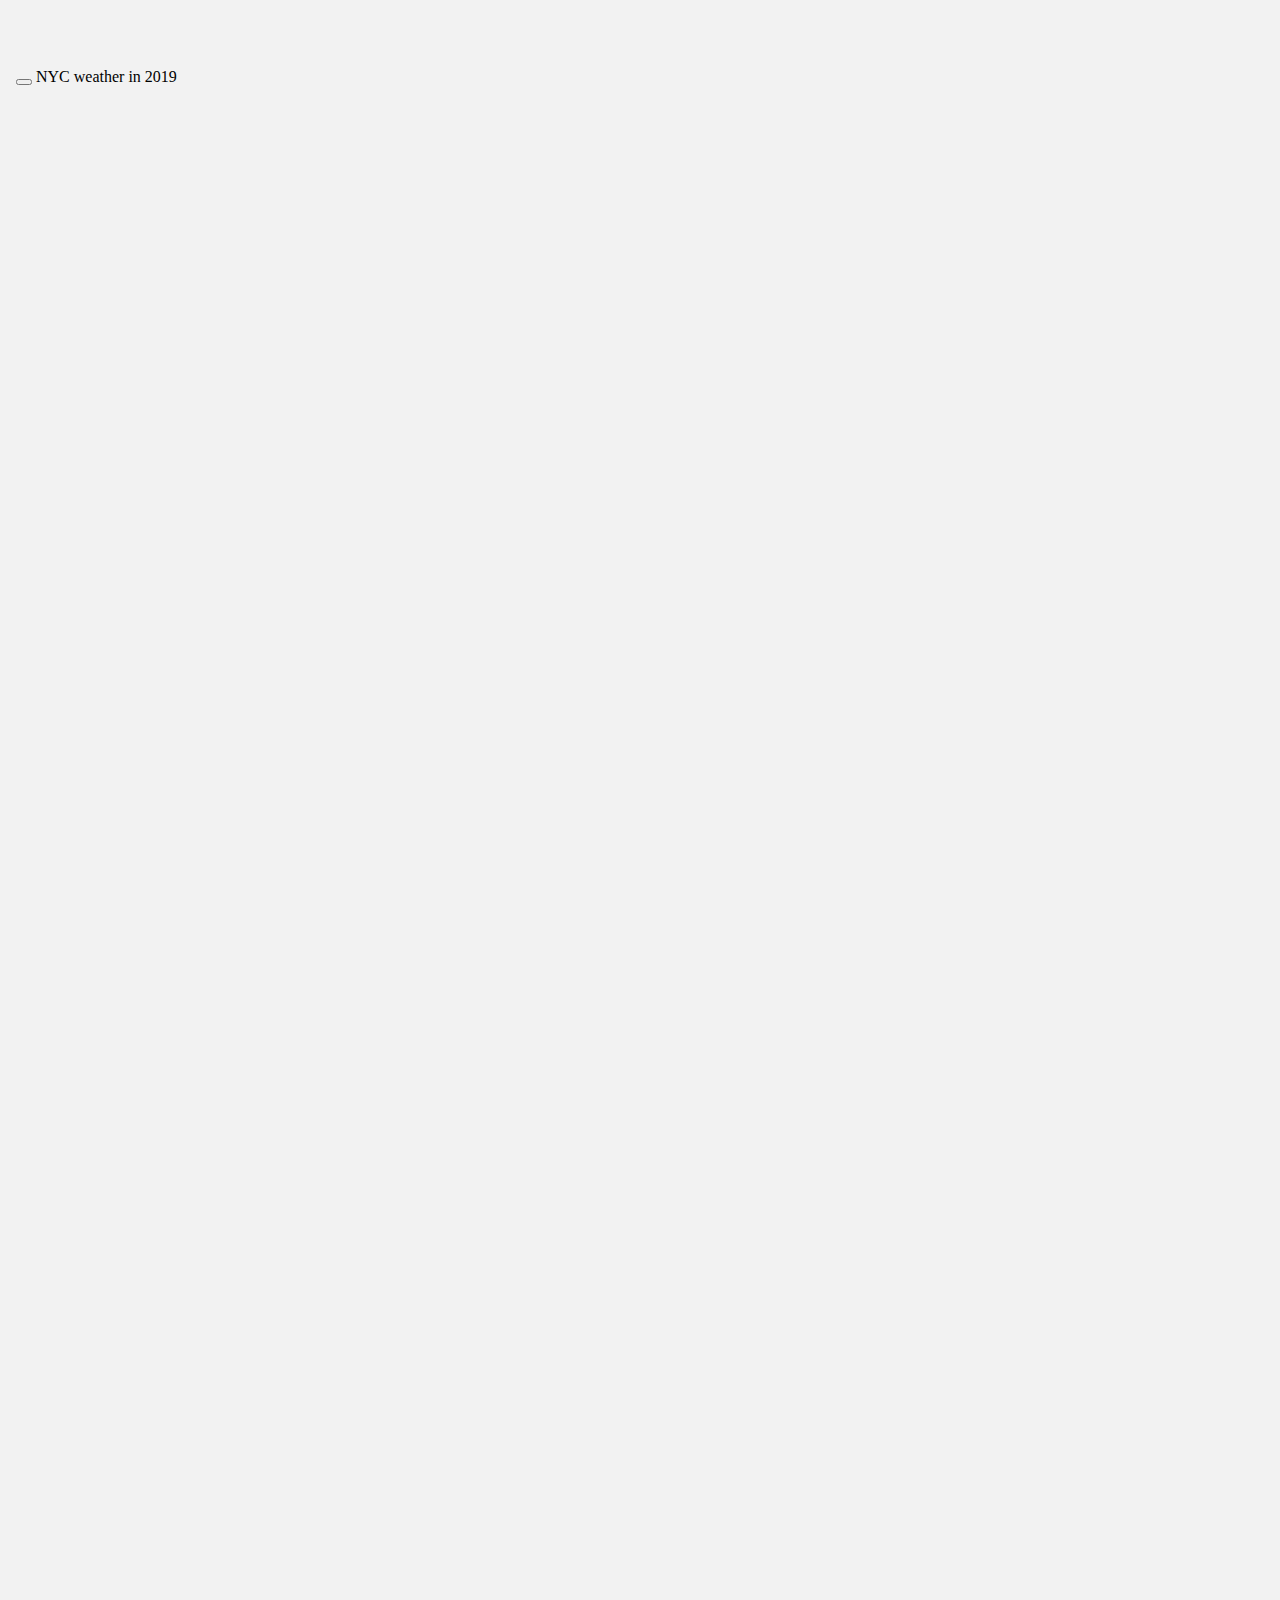
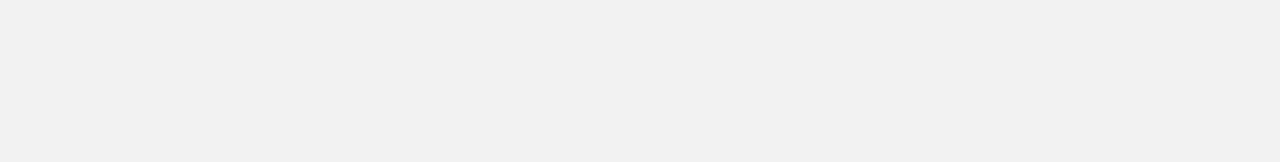
==== dashboard.html @ a7c7bbf0 "index page & dashboard page completed." ====
<!DOCTYPE html>
<html xmlns="http://www.w3.org/1999/xhtml">
<head>

<meta charset="utf-8">
<meta http-equiv="Content-Type" content="text/html; charset=utf-8" />
<meta name="generator" content="pandoc" />



<title>NYC weather in 2019</title>

<meta property="og:title" content="NYC weather in 2019" />

<meta name='viewport' content='width=device-width, initial-scale=1.0, maximum-scale=1.0, user-scalable=no' />

<link rel="icon" href="data:image/x-icon;" type="image/x-icon">


<script type="text/javascript">
window.FlexDashboardComponents = [];
</script>

<script id="flexdashboard-navbar" type="application/json">
[{"title":"Source Code","icon":"fa-code","href":"source_embed","align":"right"}]
</script>
<script src="site_libs/header-attrs-2.10/header-attrs.js"></script>
<script src="site_libs/jquery-3.6.0/jquery-3.6.0.min.js"></script>
<meta name="viewport" content="width=device-width, initial-scale=1, shrink-to-fit=no" />
<link href="site_libs/bootstrap-5.0.2/bootstrap.min.css" rel="stylesheet" />
<script src="site_libs/bootstrap-5.0.2/bootstrap.bundle.min.js"></script>
<link href="site_libs/_Lato-0.4.0/font.css" rel="stylesheet" />
<script src="site_libs/bs3compat-0.3.0/transition.js"></script>
<script src="site_libs/bs3compat-0.3.0/tabs.js"></script>
<script src="site_libs/bs3compat-0.3.0/bs3compat.js"></script>
<script src="site_libs/stickytableheaders-0.1.19/jquery.stickytableheaders.min.js"></script>
<link href="site_libs/font-awesome-5.1.0/css/all.css" rel="stylesheet" />
<link href="site_libs/font-awesome-5.1.0/css/v4-shims.css" rel="stylesheet" />
<link href="site_libs/featherlight-1.3.5/featherlight.min.css" rel="stylesheet" />
<script src="site_libs/featherlight-1.3.5/featherlight.min.js"></script>
<link href="site_libs/prism-1.4.1/prism.css" rel="stylesheet" />
<script src="site_libs/prism-1.4.1/prism.js"></script>
<script src="site_libs/htmlwidgets-1.5.4/htmlwidgets.js"></script>
<script src="site_libs/plotly-binding-4.10.0/plotly.js"></script>
<script src="site_libs/typedarray-0.1/typedarray.min.js"></script>
<link href="site_libs/crosstalk-1.1.1/css/crosstalk.css" rel="stylesheet" />
<script src="site_libs/crosstalk-1.1.1/js/crosstalk.min.js"></script>
<link href="site_libs/plotly-htmlwidgets-css-2.5.1/plotly-htmlwidgets.css" rel="stylesheet" />
<script src="site_libs/plotly-main-2.5.1/plotly-latest.min.js"></script>
<style type="text/css">

/*
 Dashboard CSS from Keen IO Dashboards
 (https://github.com/keen/dashboards)
*/

body {
  background: #f2f2f2;
  padding: 60px 0 0 8px; /* padding-top overridden by theme */
}

body hr {
  border-color: #d7d7d7;
  margin: 10px 0;
}

.navbar-inverse .navbar-nav > li > a,
.navbar .navbar-brand {
  text-decoration: none;
}

.navbar-logo {
  margin-top: 1px;
}

.navbar-logo img {
  margin-right: 12px;
}

.navbar-author {
  margin-left: 10px;
  font-size: 15px;
}

.navbar .dropdown-menu .fa {
  min-width: 20px;
}

.navbar .dropdown-menu {
  min-width: 150px;
  max-height: 500px;
  overflow: auto;
}

.chart-wrapper,
.nav-tabs-custom,
.sbframe-commentary
{
  background: #fff;
  border: 1px solid #e2e2e2;
  border-radius: 3px;
  margin-bottom: 8px;
  margin-right: 8px;
}

.chart-title {
  border-bottom: 1px solid #d7d7d7;
  color: #666;
  font-size: 14px;
  font-weight: 300;
  padding: 7px 10px 4px;
}

.chart-wrapper .chart-title:empty {
  display: none;
}

.chart-wrapper .chart-stage {
  overflow: hidden;
  padding: 5px 10px;
  position: relative;
}

.chart-wrapper .chart-notes {
  background: #fbfbfb;
  border-top: 1px solid #e2e2e2;
  color: #808080;
  font-size: 12px;
  padding: 8px 10px 5px;
}

/*
 CSS for handling flexbox layout
*/

#dashboard-container {
  visibility: hidden;
}

.tab-content>.dashboard-page-wrapper.active {
  display: -webkit-box;
  display: -webkit-flex;
  display: -ms-flexbox;
  display: flex;
}

.dashboard-page-wrapper {
  display: -webkit-box;
  display: -webkit-flex;
  display: -ms-flexbox;
  display: flex;
  -webkit-box-orient: vertical;
  -webkit-box-direction: normal;
  -webkit-flex-direction: column;
      -ms-flex-direction: column;
          flex-direction: column;
}

.dashboard-row-orientation {
  display: -webkit-box;
  display: -webkit-flex;
  display: -ms-flexbox;
  display: flex;
  -webkit-box-orient: vertical;
  -webkit-box-direction: normal;
  -webkit-flex-direction: column;
      -ms-flex-direction: column;
          flex-direction: column;
}

.dashboard-row {
  display: -webkit-box;
  display: -webkit-flex;
  display: -ms-flexbox;
  display: flex;
  -webkit-box-orient: horizontal;
  -webkit-box-direction: normal;
  -webkit-flex-direction: row;
      -ms-flex-direction: row;
          flex-direction: row;
}

.dashboard-row-flex {
  -webkit-box-flex: 1;
  -webkit-flex: 1;
      -ms-flex: 1;
          flex: 1;
}

.dashboard-column-orientation {
  display: -webkit-box;
  display: -webkit-flex;
  display: -ms-flexbox;
  display: flex;
  -webkit-box-orient: horizontal;
  -webkit-box-direction: normal;
  -webkit-flex-direction: row;
      -ms-flex-direction: row;
          flex-direction: row;
}

.dashboard-column {
  -webkit-box-flex: 1;
  -webkit-flex: 1;
      -ms-flex: 1;
          flex: 1;
  display: -webkit-box;
  display: -webkit-flex;
  display: -ms-flexbox;
  display: flex;
  -webkit-box-orient: vertical;
  -webkit-box-direction: normal;
  -webkit-flex-direction: column;
      -ms-flex-direction: column;
          flex-direction: column;
}

.chart-wrapper-flex {
  -webkit-box-flex: 1;
  -webkit-flex: 1;
      -ms-flex: 1;
          flex: 1;
  display: -webkit-box;
  display: -webkit-flex;
  display: -ms-flexbox;
  display: flex;
  -webkit-box-orient: vertical;
  -webkit-box-direction: normal;
  -webkit-flex-direction: column;
      -ms-flex-direction: column;
          flex-direction: column;
}

.chart-stage-flex {
  -webkit-box-flex: 1;
  -webkit-flex: 1;
      -ms-flex: 1;
          flex: 1;
  position: relative;
}

.chart-shim {
  position: absolute;
  left: 8px; top: 8px; right: 8px; bottom: 8px;
}

.no-padding .chart-shim {
  left: 0; top: 0; right: 0; bottom: 0;
}

.flowing-content-shim {
  overflow: auto;
  left: 0; top: 0; right: 0; bottom: 0;
  padding-left: 8px;
  padding-right: 8px;
}

.flowing-content-container {
  padding-top: 8px;
  padding-bottom: 8px;
}

.chart-stage .table-bordered {
  border: none;
}

.chart-stage .table-bordered > tbody > tr > th,
.chart-stage .table-bordered > tfoot > tr > th,
.chart-stage .table-bordered > tbody > tr > td,
.chart-stage .table-bordered > tfoot > tr > td {
  border: none;
}

.chart-stage .table-bordered > tbody > tr > td {
  border-top: 1px solid #dddddd;
}

.chart-stage .table-bordered > thead > tr > th {
  border: none;
  border-bottom: 2px solid #dddddd;
}

.bootstrap-table table>thead {
  background-color: #fff;
}

.bootstrap-table table.data,
.bootstrap-table table.shiny-table {
  width: inherit !important;
}

.bootstrap-table table.data>tbody>tr>th,
.bootstrap-table table.shiny-table>tbody>tr>th {
  border-top: none;
  border-bottom: 2px solid #dddddd;
  padding: 5px;
}

.bootstrap-table .data td[align=right] {
  font-family: inherit;
}

.chart-wrapper form {
  padding-left: 5px;
  padding-right: 5px;
}

.shiny-input-container label {
  font-weight: normal;
}

.chart-stage .html-widget {
  width: 100% !important;
  height: 100% !important;
}

.chart-stage .html-widget-static-bound {
  width: 100% !important;
  height: 100% !important;
}

.chart-stage .shiny-bound-output {
  width: 100% !important;
  height: 100% !important;
}

/* Omit display of empty paragraphs */

.chart-shim>p:empty {
  display: none;
}

.chart-stage>p:empty {
  display: none;
}

/* Omit display of special knitr options div*/

.chart-stage .knitr-options {
  display: none;
}

/* Automatically resizing images */

.image-container {
  position: absolute;
  top: 0;
  left: 0;
  right: 0;
  bottom: 0;
  margin: 0;
}

.image-container img {
  opacity: 0;
  overflow: hidden;
}

/* Value box */

.value-box {
  border-radius: 2px;
  position: relative;
  display: block;
  margin-right: 8px;
  margin-bottom: 8px;
  box-shadow: 0 1px 1px rgba(0, 0, 0, 0.1);
}

.value-box > .inner {
  padding: 10px;
  padding-left: 20px;
  padding-right: 20px;
}

.value-box .value {
  font-size: 38px;
  font-weight: bold;
  margin: 0 0 3px 0;
  white-space: nowrap;
  padding: 0;
}

.value-box .caption {
  font-size: 15px;
}
.value-box .caption > small {
  display: block;
  font-size: 13px;
  margin-top: 5px;
}

.value-box .icon i {
  position: absolute;
  top: 15px;
  right: 15px;
  font-size: 80px;
  color: rgba(0, 0, 0, 0.15);
}

.linked-value:hover {
  cursor: pointer;
}

.value-box.linked-value:hover {
  box-shadow: 0 2px 2px rgba(0, 0, 0, 0.3);
}

/* STORYBOARD */

.storyboard-nav button {
  background: transparent;
  border: 0;
  opacity: .3;
  outline: none;
  padding: 0;
}

.storyboard-nav button:hover,
.storyboard-nav button:hover {
  opacity: .5;
}

.storyboard-nav button:disabled,
.storyboard-nav button:disabled {
  opacity: .1;
}

.storyboard-nav .sbnext,
.storyboard-nav .sbprev {
  float: left;
  width: 2%;
  height: 120px;
  font-size: 50px;
}

.storyboard-nav .sbprev {
  text-align: left;
  width: 2%;
}

.storyboard-nav .sbnext {
  float: right;
  text-align: right;
  margin-right: 8px;
}

.storyboard-nav .sbframelist {
  margin: 0 auto;
  width: 94%;
  height: 120px;
  overflow: hidden;
  text-shadow: none;
  margin-bottom: 8px;
}

.storyboard-nav .sbframelist ul {
  list-style: none;
  margin: 0;
  padding: 0;
  height: 100%;
}

.storyboard-nav .sbframelist ul li {
  float: left;
  width: 270px;
  height: 100%;
  padding: 10px 10px 10px 10px;
  margin-right: 8px;
  background: #fff;
  border: 1px solid #e2e2e2;
  border-radius: 3px;
  color: #3a3c47;
  text-align: left;
  font-size: 14px;
  cursor: pointer;
}

.storyboard-nav .sbframelist ul li:last-child {
  margin-right: 0px;
}

.storyboard-nav .sbframelist ul li.active {
  color: #fff;
  background: #B8B8B8;
}

.sbframe-commentary {
  width: 300px;
  background: #fbfbfb;
  font-size: 14px;
}

.sbframe-commentary ul {
  padding-left: 22px;
}

.sbframe.active {
  display: flex;
}

.sbframe:not(.active) {
  display: none;
}

/* NAV TABS */

.nav-tabs-custom > .nav-tabs {
  margin: 0;
  border-bottom: 1px solid #d7d7d7;
  color: #666;
  font-size: 14px;
  font-weight: 300;
  border-top-right-radius: 3px;
  border-top-left-radius: 3px;
}
.nav-tabs-custom > .nav-tabs > li {
  border-top: 3px solid transparent;
  margin-bottom: -1px;
  margin-right: 5px;
}
.nav-tabs-custom > .nav-tabs > li > a,
.nav-tabs-custom > .nav-tabs > li > a:active {
  color: #666;
  font-weight: 300;
  font-size: 14px;
  border-radius: 0;
  padding: 3px 10px 5px;
  text-transform: none;
}

.nav-tabs-custom > .nav-tabs > li:not(.active) > a {
  border-bottom-color: transparent;
}

.nav-tabs-custom > .nav-tabs > li > a.text-muted {
  color: #999;
}
.nav-tabs-custom > .nav-tabs > li > a,
.nav-tabs-custom > .nav-tabs > li > a:hover {
  background: transparent;
  margin: 0;
}
.nav-tabs-custom > .nav-tabs > li > a:hover {
  color: #999;
}
.nav-tabs-custom > .nav-tabs > li:not(.active) > a:hover,
.nav-tabs-custom > .nav-tabs > li:not(.active) > a:focus,
.nav-tabs-custom > .nav-tabs > li:not(.active) > a:active {
  border-color: transparent;
}
.nav-tabs-custom > .nav-tabs > li.active {
  border-top-color: #3c8dbc;
}
.nav-tabs-custom > .nav-tabs > li.active > a,
.nav-tabs-custom > .nav-tabs > li.active:hover > a {
  background-color: #fff;
  color: #666;
}
.nav-tabs-custom > .nav-tabs > li.active > a {
  border-top-color: transparent;
  border-left-color: #d7d7d7;
  border-right-color: #d7d7d7;
}
.nav-tabs-custom > .nav-tabs > li:first-of-type {
  margin-left: 0;
}
.nav-tabs-custom > .nav-tabs > li:first-of-type.active > a {
  border-left-color: transparent;
}
.nav-tabs-custom > .nav-tabs.pull-right {
  float: none !important;
}
.nav-tabs-custom > .nav-tabs.pull-right > li {
  float: right;
}
.nav-tabs-custom > .nav-tabs.pull-right > li:first-of-type {
  margin-right: 0;
}
.nav-tabs-custom > .nav-tabs.pull-right > li:first-of-type > a {
  border-left-width: 1px;
}
.nav-tabs-custom > .nav-tabs.pull-right > li:first-of-type.active > a {
  border-left-color: #d7d7d7;
  border-right-color: transparent;
}
.nav-tabs-custom > .nav-tabs > li.header {
  line-height: 35px;
  padding: 0 10px;
  font-size: 20px;
  color: #666;
}
.nav-tabs-custom > .nav-tabs > li.header > .fa,
.nav-tabs-custom > .nav-tabs > li.header > .glyphicon,
.nav-tabs-custom > .nav-tabs > li.header > .ion {
  margin-right: 5px;
}
.nav-tabs-custom > .tab-content {
  background: #fff;
  padding: 0;
  border-bottom-right-radius: 3px;
  border-bottom-left-radius: 3px;
  display: -webkit-box;
  display: -webkit-flex;
  display: -ms-flexbox;
  display: flex;
}

.nav-tabs-custom > .tab-content > .chart-wrapper {
  background: #fff;
  border: none;
  margin: 0;
}


.nav-tabs-custom > .tab-content > .active {
  display: -webkit-box;
  display: -webkit-flex;
  display: -ms-flexbox;
  display: flex;
}

.nav-tabs-custom .dropdown.open > a:active,
.nav-tabs-custom .dropdown.open > a:focus {
  background: transparent;
  color: #999;
}


@media (max-width: 767px) {
  .value-box {
    text-align: center;
    margin-right: 8px;
  }
  .value-box .icon {
    display: none;
  }
}

/* Fixed position sidebar */

.section.sidebar {
  position: fixed;
  top: 51px; /* overridden by theme */
  left: 0;
  bottom: 0;
  border-right: 1px solid #e2e2e2;
  background-color: white; /* overridden by theme */
  padding-left: 10px;
  padding-right: 10px;
  visibility: hidden;
  overflow: auto;
}

.section.sidebar form p:first-child {
  margin-top: 10px;
}

/* Embedded source code */

#flexdashboard-source-code {
  display: none;
}

.featherlight-content #flexdashboard-source-code {
  display: inline-block;
}

.featherlight-content {
  width: 80%;
  max-width: 800px;
  padding: 0 !important;
  border-bottom: none !important;
}

.featherlight:last-of-type {
  background: rgba(0, 0, 0, 0.7);
}

.featherlight-inner {
  width: 100%;
}

.featherlight-content pre {
  margin: 0;
  border: 0;
  background: #fff;
  font-size: 12px;
}

.unselectable {
  -ms-user-select: none;
  -webkit-user-select: none;
  -khtml-user-select: none;
  -moz-user-select: -moz-none;
  -o-user-select: none;
  user-select: none;
}

#flexdashboard-source-code code {
  -ms-user-select: text;
  -webkit-user-select: text;
  -khtml-user-select: text;
  -moz-user-select: text;
  -o-user-select: text;
  user-select: text;
}

/* DataTables Tweaks */

.dataTables_filter input[type="search"] {
  -webkit-appearance: searchfield;
  outline: none;
}

.dataTables_wrapper.no-footer
.dataTables_info {
  padding-top: 0;
}


table.dataTable thead th {
  border-bottom: 1px solid #d7d7d7;
}

.dataTables_wrapper.no-footer .dataTables_scrollBody {
  border-bottom: 1px solid #d7d7d7;
}

/* Mobile phone only CSS */

.desktop-layout div.section.mobile {
  display: none;
}

.mobile-layout div.section.no-mobile {
  display: none;
}

.mobile-figure {
  display: none;
}



@media only screen and (min-width: 768px) {
html, body {
  height: 100%;
}

#dashboard-container {
  height: 100%;
}
}
</style>



</head>

<body>

<div class="navbar navbar-inverse navbar-fixed-top" role="navigation">
<div class="container-fluid">
<div class="navbar-header">

<button id="navbar-button" type="button" class="navbar-toggle collapsed" data-toggle="collapse" data-target="#navbar">
<span class="icon-bar"></span>
<span class="icon-bar"></span>
<span class="icon-bar"></span>
</button>

<span class="navbar-logo pull-left">
  
</span>
<span class="navbar-brand">
  NYC weather in 2019
  <span class="navbar-author">
        </span>
</span>

</div>
<div id="navbar" class="navbar-collapse collapse">
<ul class="nav navbar-nav navbar-left">
</ul>
<ul class="nav navbar-nav navbar-right">
</ul>
</div><!--/.nav-collapse-->
</div><!--/.container-->
</div><!--/.navbar-->

<script type="text/javascript">


var FlexDashboard = (function () {

  // initialize options
  var _options = {};

  var FlexDashboard = function() {

    // default options
    _options = $.extend(_options, {
      theme: "cosmo",
      fillPage: false,
      orientation: 'columns',
      storyboard: false,
      defaultFigWidth: 576,
      defaultFigHeight: 461,
      defaultFigWidthMobile: 360,
      defaultFigHeightMobile: 461,
      isMobile: false,
      isPortrait: false,
      resize_reload: true
    });
  };

  function init(options) {

    // extend default options
    $.extend(true, _options, options);

    // add ids to sections that don't have them (pandoc won't assign ids
    // to e.g. sections with titles consisting of only chinese characters)
    var nextId = 1;
    $('.level1:not([id]),.level2:not([id]),.level3:not([id])').each(function() {
      $(this).attr('id', 'dashboard-' + nextId++);
    });

    // find navbar items
    var navbarItems = $('#flexdashboard-navbar');
    if (navbarItems.length)
      navbarItems = JSON.parse(navbarItems.html());
    addNavbarItems(navbarItems);

    // find the main dashboard container
    var dashboardContainer = $('#dashboard-container');

    // resolve mobile classes
    resolveMobileClasses(dashboardContainer);

    // one time global initialization for components
    componentsInit(dashboardContainer);

    // look for a global sidebar
    var globalSidebar = dashboardContainer.find(".section.level1.sidebar");
    if (globalSidebar.length > 0) {

      // global layout for fullscreen displays
      if (!isMobilePhone()) {

         // hoist it up to the top level
         globalSidebar.insertBefore(dashboardContainer);

         // lay it out (set width/positions)
         layoutSidebar(globalSidebar, dashboardContainer);

      // tuck sidebar into first page for mobile phones
      } else {

        // convert it into a level3 section
        globalSidebar.removeClass('sidebar');
        globalSidebar.removeClass('level1');
        globalSidebar.addClass('level3');
        var h1 = globalSidebar.children('h1');
        var h3 = $('<h3></h3>');
        h3.append(h1.contents());
        h3.insertBefore(h1);
        h1.detach();

        // move it into the first page
        var page = dashboardContainer.find('.section.level1').first();
        if (page.length > 0)
          page.prepend(globalSidebar);
      }
    }

    // look for pages to layout
    var pages = $('div.section.level1');
    if (pages.length > 0) {

        // find the navbar and collapse on clicked
        var navbar = $('#navbar');
        navbar.on("click", "a[data-toggle!=dropdown]", null, function () {
           navbar.collapse('hide');
        });

        // envelop the dashboard container in a tab content div
        dashboardContainer.wrapInner('<div class="tab-content"></div>');

        pages.each(function(index) {

          // lay it out
          layoutDashboardPage($(this));

          // add it to the navbar
          addToNavbar($(this), index === 0);

        });

    } else {

      // remove the navbar and navbar button if we don't
      // have any navbuttons
      if (navbarItems.length === 0) {
        $('#navbar').remove();
        $('#navbar-button').remove();
      }

      // add the storyboard class if requested
      if (_options.storyboard)
        dashboardContainer.addClass('storyboard');

      // layout the entire page
      layoutDashboardPage(dashboardContainer);
    }

    // if we are in shiny we need to trigger a window resize event to
    // force correct layout of shiny-bound-output elements
    if (isShinyDoc())
      $(window).trigger('resize');

    // make main components visible
    $('.section.sidebar').css('visibility', 'visible');
    dashboardContainer.css('visibility', 'visible');

    // handle location hash
    handleLocationHash();

    // intialize prism highlighting
    initPrismHighlighting();

    // record mobile and orientation state then register a handler
    // to refresh if resize_reload is set to true and it changes
    _options.isMobile = isMobilePhone();
    _options.isPortrait = isPortrait();
    if (_options.resize_reload) {
      $(window).on('resize', function() {
        if (_options.isMobile !== isMobilePhone() ||
            _options.isPortrait !== isPortrait()) {
          window.location.reload();
        }
      });
    } else {
      // if in desktop mode and resizing to mobile, make sure the heights are 100%
      // This enforces what `fillpage.css` does for "wider" pages.
      // Since we are not reloading once the page becomes small, we need to force the height to 100%
      // This is a new situation introduced when `_options.resize_reload` is `false`
      if (! _options.isMobile) {
        // only add if `fillpage.css` was added in the first place
        if (_options.fillPage) {
          // fillpage.css
          $("html,body,#dashboard").css("height", "100%");
        }
      }
    }
    // trigger layoutcomplete event
    dashboardContainer.trigger('flexdashboard:layoutcomplete');
  }

  function resolveMobileClasses(dashboardContainer) {
     // add top level layout class
    dashboardContainer.addClass(isMobilePhone() ? 'mobile-layout' :
                                                  'desktop-layout');

    // look for .mobile sections and add .no-mobile to their peers
    var mobileSections = $('.section.mobile');
    mobileSections.each(function() {
       var id = $(this).attr('id');
       var nomobileId = id.replace(/-\d+$/, '');
       $('#' + nomobileId).addClass('no-mobile');
    });
  }

  function addNavbarItems(navbarItems) {

    var navbarLeft = $('ul.navbar-left');
    var navbarRight = $('ul.navbar-right');

    for (var i = 0; i<navbarItems.length; i++) {

      // get the item
      var item = navbarItems[i];

      // determine the container
      var container = null;
      if (item.align === "left")
        container = navbarLeft;
      else
        container = navbarRight;

      // navbar menu if we have multiple items
      if (item.items) {
        var menu = navbarMenu(null, item.icon, item.title, container);
        for (var j = 0; j<item.items.length; j++) {
          var subItem = item.items[j];
          var li = $('<li></li>');
          li.append(navbarLink(subItem.icon, subItem.title, subItem.href, subItem.target));
          menu.append(li);
        }
      } else {
        var li = $('<li></li>');
        li.append(navbarLink(item.icon, item.title, item.href, item.target));
        container.append(li);
      }
    }
  }

  // create or get a reference to an existing dropdown menu
  function navbarMenu(id, icon, title, container) {
    var existingMenu = [];
    if (id)
      existingMenu = container.children('#' + id);
    if (existingMenu.length > 0) {
      return existingMenu.children('ul');
    } else {
      var li = $('<li></li>');
      if (id)
        li.attr('id', id);
      li.addClass('dropdown');
      // auto add "Share" title on mobile if necessary
      if (!title && icon && (icon === "fa-share-alt") && isMobilePhone())
        title = "Share";
      if (title) {
        title = title + ' <span class="caret"></span>';
      }
      var a = navbarLink(icon, title, "#");
      a.addClass('dropdown-toggle');
      a.attr('data-toggle', 'dropdown');
      a.attr('role', 'button');
      a.attr('aria-expanded', 'false');
      li.append(a);
      var ul = $('<ul class="dropdown-menu"></ul>');
      ul.attr('role', 'menu');
      li.append(ul);
      container.append(li);
      return ul;
    }
  }

  function addToNavbar(page, active) {

    // capture the id and data-icon attribute (if any)
    var id = page.attr('id');
    var icon = page.attr('data-icon');
    var navmenu = page.attr('data-navmenu');

    // get hidden state (transfer this to navbar)
    var hidden = page.hasClass('hidden');
    page.removeClass('hidden');

    // sanitize the id for use with bootstrap tabs
    id = id.replace(/[.\/?&!#<>]/g, '').replace(/\s/g, '_');
    page.attr('id', id);

    // get the wrapper
    var wrapper = page.closest('.dashboard-page-wrapper');

    // move the id to the wrapper
    page.removeAttr('id');
    wrapper.attr('id', id);

    // add the tab-pane class to the wrapper
    wrapper.addClass('tab-pane');
    if (active)
      wrapper.addClass('active');

    // get a reference to the h1, discover its inner contens, then detach it
    var h1 = wrapper.find('h1').first();
    var title = h1.contents();
    h1.detach();

    // create a navbar item
    var li = $('<li></li>');
    var a = navbarLink(icon, title, '#' + id);
    a.attr('data-toggle', 'tab');
    li.append(a);

    // add it to the navbar (or navbar menu if specified)
    var container = $('ul.navbar-left');
    if (navmenu) {
      var menuId = navmenu.replace(/\s+/g, '');
      var menu = navbarMenu(menuId, null, navmenu, container);
      menu.append(li);
    } else {
      container.append(li);
    }

    // hide it if requested
    if (hidden)
      li.addClass('hidden');
  }

  function navbarLink(icon, title, href, target) {

    var a = $('<a></a>');
    if (icon) {

      // get the name of the icon set and icon
      var dashPos = icon.indexOf("-");
      var iconSet = null;
      var iconSplit = icon.split(" ");
      if (iconSplit.length > 1) {
        iconSet = iconSplit[0];
        icon = iconSplit.slice(1).join(" ");
      } else {
        iconSet = icon.substring(0, dashPos);
      }
      var iconName = icon.substring(dashPos + 1);

      // create the icon
      var iconElement = $('<span class="' + iconSet + ' ' + icon + '"></span>');
      if (title)
        iconElement.css('margin-right', '7px');
      a.append(iconElement);
      // if href is null see if we can auto-generate based on icon (e.g. social)
      if (!href)
        maybeGenerateLinkFromIcon(iconName, a);
    }
    if (title)
      a.append(title);

    // add the href.
    if (href) {
      if (href === "source_embed") {
        a.attr('href', '#');
        a.attr('data-featherlight', "#flexdashboard-source-code");
        a.featherlight({
            beforeOpen: function(event){
              $('body').addClass('unselectable');
            },
            afterClose: function(event){
              $('body').removeClass('unselectable');
            }
        });
      } else {
        a.attr('href', href);
      }
    }

    // add the arget
    if (target)
      a.attr('target', target);

    return a;
  }

  // auto generate a link from an icon name (e.g. twitter) when possible
  function maybeGenerateLinkFromIcon(iconName, a) {

     var serviceLinks = {
      "twitter": "https://twitter.com/share?text=" + encodeURIComponent(document.title) + "&url="+encodeURIComponent(location.href),
      "facebook": "https://www.facebook.com/sharer/sharer.php?s=100&p[url]="+encodeURIComponent(location.href),
      "google-plus": "https://plus.google.com/share?url="+encodeURIComponent(location.href),
      "linkedin": "https://www.linkedin.com/shareArticle?mini=true&url="+encodeURIComponent(location.href) + "&title=" + encodeURIComponent(document.title),
      "pinterest": "https://pinterest.com/pin/create/link/?url="+encodeURIComponent(location.href) + "&description=" + encodeURIComponent(document.title)
    };

    var makeSocialLink = function(a, href) {
      a.attr('href', '#');
      a.on('click', function(e) {
        e.preventDefault();
        window.open(href);
      });
    };

    $.each(serviceLinks, function(key, value) {
      if (iconName.indexOf(key) !== -1)
        makeSocialLink(a, value);
    });
  }

  // layout a dashboard page
  function layoutDashboardPage(page) {

    // use a page wrapper so that free form content above the
    // dashboard appears at the top rather than the side (as it
    // would without the wrapper in a column orientation)
    var wrapper = $('<div class="dashboard-page-wrapper"></div>');
    page.wrap(wrapper);

    // if there are no level2 or level3 headers synthesize a level3
    // header to contain the (e.g. frame it, scroll container, etc.)
    var headers = page.find('h2,h3');
    if (headers.length === 0)
      page.wrapInner('<div class="section level3"></div>');

    // hoist up any content before level 2 or level 3 headers
    var children = page.children();
    children.each(function(index) {
      if ($(this).hasClass('level2') || $(this).hasClass('level3'))
        return false;
      $(this).insertBefore(page);
    });

    // determine orientation and fillPage behavior for distinct media
    var orientation, fillPage, storyboard;

    // media: mobile phone
    if (isMobilePhone()) {

      // if there is a sidebar we need to ensure it's content
      // is properly framed as an h3
      var sidebar = page.find('.section.sidebar');
      sidebar.removeClass('sidebar');
      sidebar.wrapInner('<div class="section level3"></div>');
      var h2 = sidebar.find('h2');
      var h3 = $('<h3></h3>');
      h3.append(h2.contents());
      h3.insertBefore(h2);
      h2.detach();

      // wipeout h2 elements then enclose them in a single h2
      var level2 = page.find('div.section.level2');
      level2.each(function() {
        level2.children('h2').remove();
        level2.children().unwrap();
      });
      page.wrapInner('<div class="section level2"></div>');

      // substitute mobile images
      if (isPortrait()) {
        var mobileFigures = $('img.mobile-figure');
        mobileFigures.each(function() {
          // get the src (might be base64 encoded)
          var src = $(this).attr('src');

          // find it's peer
          var id = $(this).attr('data-mobile-figure-id');
          var img = $('img[data-figure-id=' + id + "]");
          img.attr('src', src)
             .attr('width', _options.defaultFigWidthMobile)
             .attr('height', _options.defaultFigHeightMobile);
        });
      }

      // hoist storyboard commentary into it's own section
      if (page.hasClass('storyboard')) {
        var commentaryHR = page.find('div.section.level3 hr');
        commentaryHR.each(function() {
          var commentary = $(this).nextAll().detach();
          var commentarySection = $('<div class="section level3"></div>');
          commentarySection.append(commentary);
          commentarySection.insertAfter($(this).closest('div.section.level3'));
          $(this).remove();
        });
      }

      // force a non full screen layout by columns
      orientation = _options.orientation = 'columns';
      fillPage = _options.fillPage = false;
      storyboard = _options.storyboard = false;

    // media: desktop
    } else {

      // determine orientation
      orientation = page.attr('data-orientation');
      if (orientation !== 'rows' && orientation != 'columns')
        orientation = _options.orientation;

      // determine storyboard mode
      storyboard = page.hasClass('storyboard');

      // fillPage based on options (force for storyboard)
      fillPage = _options.fillPage || storyboard;

      // handle sidebar
      var sidebar = page.find('.section.level2.sidebar');
      if (sidebar.length > 0)
        layoutSidebar(sidebar, page);
    }

    // give it and it's parent divs height: 100% if we are in fillPage mode
    if (fillPage) {
      page.addClass('vertical-layout-fill');
      page.css('height', '100%');
      page.parents('div').css('height', '100%');
    } else {
      page.addClass('vertical-layout-scroll');
    }

    // perform the layout
    if (storyboard)
      layoutPageAsStoryboard(page);
    else if (orientation === 'rows')
      layoutPageByRows(page, fillPage);
    else if (orientation === 'columns')
      layoutPageByColumns(page, fillPage);
  }

  function layoutSidebar(sidebar, content) {

    // get it out of the header hierarchy
    sidebar = sidebar.first();
    if (sidebar.hasClass('level1')) {
      sidebar.removeClass('level1');
      sidebar.children('h1').remove();
    } else if (sidebar.hasClass('level2')) {
      sidebar.removeClass('level2');
      sidebar.children('h2').remove();
    }

    // determine width
    var sidebarWidth = isTablet() ? 220 : 250;
    var dataWidth = parseInt(sidebar.attr('data-width'));
    if (dataWidth)
      sidebarWidth = dataWidth;

    // set the width and shift the page right to accomodate the sidebar
    sidebar.css('width', sidebarWidth + 'px');
    content.css('padding-left', sidebarWidth + 'px');

    // wrap it's contents in a form
    sidebar.wrapInner($('<form></form>'));
  }

  function layoutPageAsStoryboard(page) {

    // create storyboard navigation
    var nav = $('<div class="storyboard-nav"></div>');

    // add navigation buttons
    var prev = $('<button class="sbprev"><i class="fa fa-angle-left"></i></button>');
    nav.append(prev);
    var next= $('<button class="sbnext"><i class="fa fa-angle-right"></i></button>');
    nav.append(next);

    // add navigation frame
    var frameList = $('<div class="sbframelist"></div>');
    nav.append(frameList);
    var ul = $('<ul></ul>');
    frameList.append(ul);

     // find all the level3 sections (those are the storyboard frames)
    var frames = page.find('div.section.level3');
    frames.each(function() {

      // mark it
      $(this).addClass('sbframe');

      // divide it into chart content and (optional) commentary
      $(this).addClass('dashboard-column-orientation');

      // stuff the chart into it's own div w/ flex
      $(this).wrapInner('<div class="sbframe-component"></div>');
      setFlex($(this), 1);
      var frame = $(this).children('.sbframe-component');

      // extract the title from the h3
      var li = $('<li></li>');
      var h3 = frame.children('h3');
      li.append(h3.contents());
      h3.detach();
      ul.append(li);

      // extract commentary
      var hr = frame.children('hr');
      if (hr.length) {
        var commentary = hr.nextAll().detach();
        hr.remove();
        var commentaryFrame = $('<div class="sbframe-commentary"></div>');
        commentaryFrame.addClass('flowing-content-shim');
        commentaryFrame.addClass('flowing-content-container');
        commentaryFrame.append(commentary);
        $(this).append(commentaryFrame);

        // look for a data-commentary-width attribute
        var commentaryWidth = $(this).attr('data-commentary-width');
        if (commentaryWidth)
          commentaryFrame.css('width', commentaryWidth + 'px');
      }

      // layout the chart (force flex)
      var result = layoutChart(frame, true);

      // ice the notes if there are none
      if (!result.notes)
        frame.find('.chart-notes').remove();

      // set flex on chart
      setFlex(frame, 1);
    });

    // create a div to hold all the frames
    var frameContent = $('<div class="sbframe-content"></div>');
    frameContent.addClass('dashboard-row-orientation');
    frameContent.append(frames.detach());

    // row orientation to stack nav and frame content
    page.addClass('dashboard-row-orientation');
    page.append(nav);
    page.append(frameContent);
    setFlex(frameContent, 1);

    // initialize sly
    var sly = new Sly(frameList, {
    		horizontal: true,
    		itemNav: 'basic',
    		smart: true,
    		activateOn: 'click',
    		startAt: 0,
    		scrollBy: 1,
    		activatePageOn: 'click',
    		speed: 200,
    		moveBy: 600,
    		dragHandle: true,
    		dynamicHandle: true,
    		clickBar: true,
    		keyboardNavBy: 'items',
    		next: next,
    		prev: prev
    	}).init();

    // make first frame active
    frames.removeClass('active');
    frames.first().addClass('active');

    // subscribe to frame changed events
    sly.on('active', function (eventName, itemIndex) {
      frames.removeClass('active');
      frames.eq(itemIndex).addClass('active')
                          .trigger('shown');
    });
  }

  function layoutPageByRows(page, fillPage) {

    // row orientation
    page.addClass('dashboard-row-orientation');

    // find all the level2 sections (those are the rows)
    var rows = page.find('div.section.level2');

    // if there are no level2 sections then treat the
    // entire page as if it's a level 2 section
    if (rows.length === 0) {
      page.wrapInner('<div class="section level2"></div>');
      rows = page.find('div.section.level2');
    }

    rows.each(function () {

      // flags
      var haveNotes = false;
      var haveFlexHeight = true;

      // remove the h2
      $(this).children('h2').remove();

      // check for a tabset
      var isTabset = $(this).hasClass('tabset');
      if (isTabset)
        layoutTabset($(this));

      // give it row layout semantics if it's not a tabset
      if (!isTabset)
        $(this).addClass('dashboard-row');

      // find all of the level 3 subheads
      var columns = $(this).find('div.section.level3');

      // determine figureSizes sizes
      var figureSizes = chartFigureSizes(columns);

      // fixup the columns
      columns.each(function(index) {

        // layout the chart (force flex if we are in a tabset)
        var result = layoutChart($(this), isTabset);

        // update flexHeight state
        if (!result.flex)
          haveFlexHeight = false;

        // update state
        if (result.notes)
          haveNotes = true;

        // set the column flex based on the figure width
        // (value boxes will just get the default figure width)
        var chartWidth = figureSizes[index].width;
        setFlex($(this), chartWidth + ' ' + chartWidth + ' 0px');

      });

      // remove empty chart note divs
      if (isTabset)
        $(this).find('.chart-notes').filter(function() {
            return $(this).html() === "&nbsp;";
        }).remove();
      if (!haveNotes)
        $(this).find('.chart-notes').remove();

       // make it a flexbox row
      if (haveFlexHeight)
        $(this).addClass('dashboard-row-flex');

      // now we can set the height on all the wrappers (based on maximum
      // figure height + room for title and notes, or data-height on the
      // container if specified). However, don't do this if there is
      // no flex on any of the constituent columns
      var flexHeight = null;
      var dataHeight = parseInt($(this).attr('data-height'));
      if (dataHeight)
        flexHeight = adjustedHeight(dataHeight, columns.first());
      else if (haveFlexHeight)
        flexHeight = maxChartHeight(figureSizes, columns);
      if (flexHeight) {
        if (fillPage)
          setFlex($(this), flexHeight + ' ' + flexHeight + ' 0px');
        else {
          $(this).css('height', flexHeight + 'px');
          setFlex($(this), '0 0 ' + flexHeight + 'px');
        }
      }

    });
  }

  function layoutPageByColumns(page, fillPage) {

    // column orientation
    page.addClass('dashboard-column-orientation');

    // find all the level2 sections (those are the columns)
    var columns = page.find('div.section.level2');

    // if there are no level2 sections then treat the
    // entire page as if it's a level 2 section
    if (columns.length === 0) {
      page.wrapInner('<div class="section level2"></div>');
      columns = page.find('div.section.level2');
    }

    // layout each column
    columns.each(function (index) {

      // remove the h2
      $(this).children('h2').remove();

      // make it a flexbox column
      $(this).addClass('dashboard-column');

      // check for a tabset
      var isTabset = $(this).hasClass('tabset');
      if (isTabset)
        layoutTabset($(this));

      // find all the h3 elements
      var rows = $(this).find('div.section.level3');

      // get the figure sizes for the rows
      var figureSizes = chartFigureSizes(rows);

      // column flex is the max row width (or data-width if specified)
      var flexWidth;
      var dataWidth = parseInt($(this).attr('data-width'));
      if (dataWidth)
        flexWidth = dataWidth;
      else
        flexWidth = maxChartWidth(figureSizes);
      setFlex($(this), flexWidth + ' ' + flexWidth + ' 0px');

      // layout each chart
      rows.each(function(index) {

        // perform the layout
        var result = layoutChart($(this), false);

        // ice the notes if there are none
        if (!result.notes)
          $(this).find('.chart-notes').remove();

        // set flex height based on figHeight, then adjust
        if (result.flex) {
          var chartHeight = figureSizes[index].height;
          chartHeight = adjustedHeight(chartHeight, $(this));
          if (fillPage)
            setFlex($(this), chartHeight + ' ' + chartHeight + ' 0px');
          else {
            $(this).css('height', chartHeight + 'px');
            setFlex($(this), chartHeight + ' ' + chartHeight + ' ' + chartHeight + 'px');
          }
        }
      });
    });
  }

  function chartFigureSizes(charts) {

    // sizes
    var figureSizes = new Array(charts.length);

    // check each chart
    charts.each(function(index) {

      // start with default
      figureSizes[index] = {
        width: _options.defaultFigWidth,
        height: _options.defaultFigHeight
      };

      // look for data-height or data-width then knit options
      var dataWidth = parseInt($(this).attr('data-width'));
      var dataHeight = parseInt($(this).attr('data-height'));
      var knitrOptions = $(this).find('.knitr-options:first');
      var knitrWidth, knitrHeight;
      if (knitrOptions) {
        knitrWidth = parseInt(knitrOptions.attr('data-fig-width'));
        knitrHeight =  parseInt(knitrOptions.attr('data-fig-height'));
      }

      // width
      if (dataWidth)
        figureSizes[index].width = dataWidth;
      else if (knitrWidth)
        figureSizes[index].width = knitrWidth;

      // height
      if (dataHeight)
        figureSizes[index].height = dataHeight;
      else if (knitrHeight)
        figureSizes[index].height = knitrHeight;
    });

    // return sizes
    return figureSizes;
  }

  function maxChartHeight(figureSizes, charts) {

    // first compute the maximum height
    var maxHeight = _options.defaultFigHeight;
    for (var i = 0; i<figureSizes.length; i++)
      if (figureSizes[i].height > maxHeight)
        maxHeight = figureSizes[i].height;

    // now add offests for chart title and chart notes
    if (charts.length)
      maxHeight = adjustedHeight(maxHeight, charts.first());

    return maxHeight;
  }

  function adjustedHeight(height, chart) {
    if (chart.length > 0) {
      var chartTitle = chart.find('.chart-title');
      if (chartTitle.length)
        height += chartTitle.first().outerHeight();
      var chartNotes = chart.find('.chart-notes');
      if (chartNotes.length)
        height += chartNotes.first().outerHeight();
    }
    return height;
  }

  function maxChartWidth(figureSizes) {
    var maxWidth = _options.defaultFigWidth;
    for (var i = 0; i<figureSizes.length; i++)
      if (figureSizes[i].width > maxWidth)
        maxWidth = figureSizes[i].width;
    return maxWidth;
  }

  // layout a chart
  function layoutChart(chart, forceFlex) {

    // state to return
    var result = {
      notes: false,
      flex: false
    };

    // extract the title
    var title = extractTitle(chart);

    // find components that apply to this container
    var components = componentsFind(chart);

    // if it's a custom component then call it and return
    var customComponents = componentsCustom(components);
    if (customComponents.length) {
      componentsLayout(customComponents, title, chart);
      result.notes = false;
      result.flex = forceFlex || componentsFlex(customComponents);
      return result;
    }

    // put all the content in a chart wrapper div
    chart.addClass('chart-wrapper');
    chart.wrapInner('<div class="chart-stage"></div>');
    var chartContent = chart.children('.chart-stage');

    // flex the content if appropriate
    result.flex = forceFlex || componentsFlex(components);
    if (result.flex) {
      // add flex classes
      chart.addClass('chart-wrapper-flex');
      chartContent.addClass('chart-stage-flex');

      // additional shim to break out of flexbox sizing
      chartContent.wrapInner('<div class="chart-shim"></div>');
      chartContent = chartContent.children('.chart-shim');
    }

    // set custom data-padding attribute
    var pad = chart.attr('data-padding');
    if (pad) {
      if (pad === "0")
        chart.addClass('no-padding');
      else {
        pad = pad + 'px';
        chartContent.css('left', pad)
                    .css('top', pad)
                    .css('right', pad)
                    .css('bottom', pad)
      }
    }

    // call compoents
    componentsLayout(components, title, chartContent);

    // also activate components on shiny output
    findShinyOutput(chartContent).on('shiny:value',
      function(event) {
        var element = $(event.target);
        setTimeout(function() {

          // see if we opted out of flex based on our output (for shiny
          // we can't tell what type of output we have until after the
          // value is bound)
          var components = componentsFind(element);
          var flex = forceFlex || componentsFlex(components);
          if (!flex) {
            chart.css('height', "");
            setFlex(chart, "");
            chart.removeClass('chart-wrapper-flex');
            chartContent.removeClass('chart-stage-flex');
            chartContent.children().unwrap();
          }

          // perform layout
          componentsLayout(components, title, element.parent());
        }, 10);
      });

    // add the title
    var chartTitle = $('<div class="chart-title"></div>');
    chartTitle.append(title);
    chart.prepend(chartTitle);

    // add the notes section
    var chartNotes = $('<div class="chart-notes"></div>');
    chartNotes.html('&nbsp;');
    chart.append(chartNotes);

    // attempt to extract notes if we have a component
    if (components.length)
      result.notes = extractChartNotes(chartContent, chartNotes);

    // return result
    return result;
  }

  // build a tabset from a section div with the .tabset class
  function layoutTabset(tabset) {

    // check for fade option
    var fade = tabset.hasClass("tabset-fade");
    var navClass = "nav-tabs";

    // determine the heading level of the tabset and tabs
    var match = tabset.attr('class').match(/level(\d) /);
    if (match === null)
      return;
    var tabsetLevel = Number(match[1]);
    var tabLevel = tabsetLevel + 1;

    // find all subheadings immediately below
    var tabs = tabset.find("div.section.level" + tabLevel);
    if (!tabs.length)
      return;

    // create tablist and tab-content elements
    var tabList = $('<ul class="nav ' + navClass + '" role="tablist"></ul>');
    $(tabs[0]).before(tabList);
    var tabContent = $('<div class="tab-content"></div>');
    $(tabs[0]).before(tabContent);

    // build the tabset
    tabs.each(function(i) {

      // get the tab div
      var tab = $(tabs[i]);

      // get the id then sanitize it for use with bootstrap tabs
      var id = tab.attr('id');

      // sanitize the id for use with bootstrap tabs
      id = id.replace(/[.\/?&!#<>]/g, '').replace(/\s/g, '_');
      tab.attr('id', id);

      // get the heading element within it and grab it's text
      var heading = tab.find('h' + tabLevel + ':first');
      var headingDom = heading.contents();

      // build and append the tab list item
      var a = $('<a role="tab" data-toggle="tab"></a>');
      a.append(headingDom);
      a.attr('href', '#' + id);
      a.attr('aria-controls', id);
      var li = $('<li role="presentation"></li>');
      li.append(a);
      if (i === 0)
        li.attr('class', 'active');
      tabList.append(li);

      // set it's attributes
      tab.attr('role', 'tabpanel');
      tab.addClass('tab-pane');
      tab.addClass('tabbed-pane');
      tab.addClass('no-title');
      if (fade)
        tab.addClass('fade');
      if (i === 0) {
        tab.addClass('active');
        if (fade)
          tab.addClass('in');
      }

      // move it into the tab content div
      tab.detach().appendTo(tabContent);
    });

    // add nav-tabs-custom
    tabset.addClass('nav-tabs-custom');

    // internal layout is dashboard-column with tab-content flexing
    tabset.addClass('dashboard-column');
    setFlex(tabContent, 1);
  }

  // one time global initialization for components
  function componentsInit(dashboardContainer) {
    for (var i=0; i<window.FlexDashboardComponents.length; i++) {
      var component = window.FlexDashboardComponents[i];
      if (component.init)
        component.init(dashboardContainer);
    }
  }

  // find components that apply within a container
  function componentsFind(container) {

    // look for components
    var components = [];
    for (var i=0; i<window.FlexDashboardComponents.length; i++) {
      var component = window.FlexDashboardComponents[i];
      if (component.find(container).length)
        components.push(component);
    }

    // if there were none then use a special flowing content component
    // that just adds a scrollbar in fillPage mode
    if (components.length == 0) {
      components.push({
        find: function(container) {
          return container;
        },

        flex: function(fillPage) {
          return fillPage;
        },

        layout: function(title, container, element, fillPage) {
          if (fillPage) {
            container.addClass('flowing-content-shim');
            container.addClass('flowing-content-container');
          }
        }
      });
    }

    return components;
  }

  // if there is a custom component then pick it out
  function componentsCustom(components) {
    var customComponent = [];
    for (var i=0; i<components.length; i++)
      if (components[i].type === "custom") {
        customComponent.push(components[i]);
        break;
      }
    return customComponent;
  }

  // query all components for flex
  function componentsFlex(components) {

    // no components at all means no flex
    if (components.length === 0)
      return false;

    // otherwise query components (assume true unless we see false)
    var isMobile = isMobilePhone();
    for (var i=0; i<components.length; i++)
      if (components[i].flex && !components[i].flex(_options.fillPage))
        return false;
    return true;
  }

  // layout all components
  function componentsLayout(components, title, container) {
    var isMobile = isMobilePhone();
    for (var i=0; i<components.length; i++) {
      var element = components[i].find(container);
      if (components[i].layout) {
        // call layout (don't call other components if it returns false)
        var result = components[i].layout(title, container, element, _options.fillPage);
        if (result === false)
          return;
      }
    }
  }

  // get a reference to the h3, discover it's inner html, and remove it
  function extractTitle(container) {
    var h3 = container.children('h3').first();
    var title = '';
    if (!container.hasClass('no-title'))
      title = h3.contents();
    h3.detach();
    return title;
  }

  // extract chart notes
  function extractChartNotes(chartContent, chartNotes) {
    // look for a terminating blockquote or image caption
    var blockquote = chartContent.children('blockquote:last-child');
    var caption = chartContent.children('div.image-container')
                              .children('p.caption');
    if (blockquote.length) {
      chartNotes.empty().append(blockquote.children('p:first-child').contents());
      blockquote.remove();
      return true;
    } else if (caption.length) {
      chartNotes.empty().append(caption.contents());
      caption.remove();
      return true;
    } else {
      return false;
    }
  }

  function findShinyOutput(chartContent) {
    return chartContent.find('.shiny-text-output, .shiny-html-output');
  }

  // safely detect rendering on a mobile phone
  function isMobilePhone() {
    try
    {
      return ! window.matchMedia("only screen and (min-width: 768px)").matches;
    }
    catch(e) {
      return false;
    }
  }

  function isFillPage() {
    return _options.fillPage;
  }

  // detect portrait mode
  function isPortrait() {
    return ($(window).width() < $(window).height());
  }

  // safely detect rendering on a tablet
  function isTablet() {
    try
    {
      return window.matchMedia("only screen and (min-width: 769px) and (max-width: 992px)").matches;
    }
    catch(e) {
      return false;
    }
  }

  // test whether this is a shiny doc
  function isShinyDoc() {
    return (typeof(window.Shiny) !== "undefined" && !!window.Shiny.outputBindings);
  }

  // set flex using vendor specific prefixes
  function setFlex(el, flex) {
    el.css('-webkit-box-flex', flex)
      .css('-webkit-flex', flex)
      .css('-ms-flex', flex)
      .css('flex', flex);
  }

  // support bookmarking of pages
  function handleLocationHash() {

    // restore tab/page from bookmark
    var hash = window.decodeURIComponent(window.location.hash);
    if (hash.length > 0)
      $('ul.nav a[href="' + hash + '"]').tab('show');
    FlexDashboardUtils.manageActiveNavbarMenu();

    // navigate to a tab when the history changes
    window.addEventListener("popstate", function(e) {
      var hash = window.decodeURIComponent(window.location.hash);
      var activeTab = $('ul.nav a[href="' + hash + '"]');
      if (activeTab.length) {
        activeTab.tab('show');
      } else {
        $('ul.nav a:first').tab('show');
      }
      FlexDashboardUtils.manageActiveNavbarMenu();
    });

    // add a hash to the URL when the user clicks on a tab/page
    $('.navbar-nav a[data-toggle="tab"]').on('click', function(e) {
      var baseUrl = FlexDashboardUtils.urlWithoutHash(window.location.href);
      var hash = FlexDashboardUtils.urlHash($(this).attr('href'));
      var href = baseUrl + hash;
      FlexDashboardUtils.setLocation(href);
    });

    // handle clicks of other links that should activate pages
    var navPages = $('ul.navbar-nav li a[data-toggle=tab]');
    navPages.each(function() {
      var href =  $(this).attr('href');
      var links = $('a[href="' + href + '"][data-toggle!=tab]');
      links.each(function() {
        $(this).on('click', function(e) {
          window.FlexDashboardUtils.showPage(href);
        });
      });
    });
  }

  // tweak Prism highlighting
  function initPrismHighlighting() {

    if (window.Prism) {
      Prism.languages.insertBefore('r', 'comment', {
        'heading': [
          {
            // title 1
        	  // =======

        	  // title 2
        	  // -------
        	  pattern: /\w+.*(?:\r?\n|\r)(?:====+|----+)/,
            alias: 'operator'
          },
          {
            // ### title 3
            pattern: /(^\s*)###[^#].+/m,
            lookbehind: true,
            alias: 'operator'
          }
        ]
      });

      // prism highlight
      Prism.highlightAll();
    }
  }


  // get theme color
  var themeColors = {
    bootstrap: {
      primary: "rgba(51, 122, 183, 0.4)",
      info: "rgb(217, 237, 247)",
      success: "rgb(223, 240, 216)",
      warning: "rgb(252, 248, 227)",
      danger: "rgb(242, 222, 222)"
    },
    cerulean: {
      primary: "rgb(47, 164, 231)",
      info: "rgb(217, 237, 247)",
      success: "rgb(223, 240, 216)",
      warning: "rgb(252, 248, 227)",
      danger: "rgb(242, 222, 222)"
    },
    journal: {
      primary: "rgba(235, 104, 100, 0.70)",
      info: "rgb(217, 237, 247)",
      success: "rgb(223, 240, 216)",
      warning: "rgb(252, 248, 227)",
      danger: "rgb(242, 222, 222)"
    },
    flatly: {
      primary: "rgba(44, 62, 80, 0.70)",
      info: "rgba(52, 152, 219, 0.70)",
      success: "rgba(24, 188, 156, 0.70)",
      warning: "rgba(243, 156, 18, 0.70)",
      danger: "rgba(231, 76, 60, 0.70)"
    },
    readable: {
      primary: "rgba(69, 130, 236, 0.4)",
      info: "rgb(217, 237, 247)",
      success: "rgb(223, 240, 216)",
      warning: "rgb(252, 248, 227)",
      danger: "rgb(242, 222, 222)"
    },
    spacelab: {
      primary: "rgba(68, 110, 155, 0.25)",
      info: "rgb(217, 237, 247)",
      success: "rgb(223, 240, 216)",
      warning: "rgb(252, 248, 227)",
      danger: "rgb(242, 222, 222)"
    },
    united: {
      primary: "rgba(221, 72, 20, 0.30)",
      info: "rgb(217, 237, 247)",
      success: "rgb(223, 240, 216)",
      warning: "rgb(252, 248, 227)",
      danger: "rgb(242, 222, 222)"
    },
    cosmo: {
      primary: "rgba(39, 128, 227, 0.7)",
      info: "rgba(153, 84, 187, 0.7)",
      success: "rgba(63, 182, 24, 0.7)",
      warning: "rgba(255, 117, 24, 0.7)",
      danger: "rgba(255, 0, 57, 0.7)"
    },
    lumen: {
      primary: "rgba(21, 140, 186, 0.70)",
      info: "rgba(117, 202, 235, 0.90)",
      success: "rgba(40, 182, 44, 0.70)",
      warning: "rgba(255, 133, 27, 0.70)",
      danger: "rgba(255, 65, 54, 0.70)"
    },
    paper: {
      primary: "rgba(33, 150, 243, 0.35)",
      info: "rgb(225, 190, 231)",
      success: "rgb(223, 240, 216)",
      warning: "rgb(255, 224, 178)",
      danger: "rgb(249, 189, 187)"
    },
    sandstone: {
      primary: "rgba(50, 93, 136, 0.3)",
      info: "rgb(217, 237, 247)",
      success: "rgb(223, 240, 216)",
      warning: "rgb(252, 248, 227)",
      danger: "rgb(242, 222, 222)"
    },
    simplex: {
      primary: "rgba(217, 35, 15, 0.25)",
      info: "rgb(217, 237, 247)",
      success: "rgb(223, 240, 216)",
      warning: "rgb(252, 248, 227)",
      danger: "rgb(242, 222, 222)"
    },
    yeti: {
      primary: "rgba(0, 140, 186, 0.298039)",
      info: "rgb(217, 237, 247)",
      success: "rgb(223, 240, 216)",
      warning: "rgb(252, 248, 227)",
      danger: "rgb(242, 222, 222)"
    }
  }
  function themeColor(color) {
    return themeColors[_options.theme][color];
  }

  FlexDashboard.prototype = {
    constructor: FlexDashboard,
    init: init,
    isMobilePhone: isMobilePhone,
    isFillPage: isFillPage,
    themeColor: themeColor
  };

  return FlexDashboard;

})();

// utils
window.FlexDashboardUtils = {
  resizableImage: function(img) {
    var src = img.attr('src');
    var url = 'url("' + src + '")';
    img.parent().css('background', url)
                .css('background-size', 'contain')
                .css('background-repeat', 'no-repeat')
                .css('background-position', 'center')
                .addClass('image-container');
  },
  setLocation: function(href) {
    if (history && history.pushState) {
      history.pushState(null, null, href);
    } else {
      window.location.replace(href);
    }
    setTimeout(function() {
        window.scrollTo(0, 0);
    }, 10);
    this.manageActiveNavbarMenu();
  },
  showPage: function(href) {
    $('ul.navbar-nav li a[href="' + href + '"]').tab('show');
    var baseUrl = this.urlWithoutHash(window.location.href);
    var loc = baseUrl + href;
    this.setLocation(loc);
  },
  showLinkedValue: function(href) {
    // check for a page link
    if ($('ul.navbar-nav li a[data-toggle=tab][href="' + href + '"]').length > 0)
      this.showPage(href);
    else
      window.open(href);
  },
  urlWithoutHash: function(url) {
    var hashLoc = url.indexOf('#');
    if (hashLoc != -1)
      return url.substring(0, hashLoc);
    else
      return url;
  },
  urlHash: function(url) {
    var hashLoc = url.indexOf('#');
    if (hashLoc != -1)
      return url.substring(hashLoc);
    else
      return "";
  },
  manageActiveNavbarMenu: function () {
    // remove active from anyone currently active
    $('.navbar ul.nav').find('li').removeClass('active');
    // find the active tab
    var activeTab = $('.dashboard-page-wrapper.tab-pane.active');
    if (activeTab.length > 0) {
      var tabId = activeTab.attr('id');
      if (tabId)
        $(".navbar ul.nav a[href='#" + tabId + "']").parents('li').addClass('active');
    }
  }
};

window.FlexDashboard = new FlexDashboard();

// empty content
window.FlexDashboardComponents.push({
  find: function(container) {
    if (container.find('p').length == 0)
      return container;
    else
      return $();
  }
})

// plot image
window.FlexDashboardComponents.push({

  find: function(container) {
    return container.children('p')
                    .children('img:only-child');
  },

  layout: function(title, container, element, fillPage) {
    FlexDashboardUtils.resizableImage(element);
  }
});

// plot image (figure style)
window.FlexDashboardComponents.push({

  find: function(container) {
    return container.children('div.figure').children('img');
  },

  layout: function(title, container, element, fillPage) {
    FlexDashboardUtils.resizableImage(element);
  }
});

// htmlwidget
window.FlexDashboardComponents.push({

  init: function(dashboardContainer) {
    // trigger "shown" after initial layout to force static htmlwidgets
    // in runtime: shiny to be resized after the dom has been transformed
    dashboardContainer.on('flexdashboard:layoutcomplete', function(event) {
      setTimeout(function() {
        dashboardContainer.trigger('shown');
      }, 200);
    });
  },

  find: function(container) {
    return container.children('div[id^="htmlwidget-"],div.html-widget');
  }
});

// gauge
window.FlexDashboardComponents.push({

  find: function(container) {
    return container.children('div.html-widget.gauge');
  },

  flex: function(fillPage) {
    return false;
  },

  layout: function(title, container, element, fillPage) {


  }

});

// shiny output
window.FlexDashboardComponents.push({
  find: function(container) {
    return container.children('div[class^="shiny-"]');
  }
});

// datatables
window.FlexDashboardComponents.push({
  find: function(container) {
    return container.find('.datatables');
  },
  flex: function(fillPage) {
    return fillPage;
  }
});

// bootstrap table
window.FlexDashboardComponents.push({

  find: function(container) {
    var bsTable = container.find('table.table');
    if (bsTable.length !== 0)
      return bsTable;
    else
      return container.find('tr.header').parent('thead').parent('table');
  },

  flex: function(fillPage) {
    return fillPage;
  },

  layout: function(title, container, element, fillPage) {

    // alias variables
    var bsTable = element;

    // fixup xtable generated tables with a proper thead
    var headerRow = bsTable.find('tbody > tr:first-child > th').parent();
    if (headerRow.length > 0) {
      var thead = $('<thead></thead>');
      bsTable.prepend(thead);
      headerRow.detach().appendTo(thead);
    }

    // improve appearance
    container.addClass('bootstrap-table');

    // for fill page provide scrolling w/ sticky headers
    if (fillPage) {
      // force scrollbar on overflow
      container.addClass('flowing-content-shim');

      // stable table headers when scrolling
      bsTable.stickyTableHeaders({
        scrollableArea: container
      });
    }
  }
});

// embedded shiny app
window.FlexDashboardComponents.push({

  find: function(container) {
    return container.find('iframe.shiny-frame');
  },

  flex: function(fillPage) {
    return fillPage;
  },

  layout: function(title, container, element, fillPage) {
    if (fillPage) {
      element.attr('height', '100%');
    } else {
      // provide default height if necessary
      var height = element.get(0).style.height;
      if (!height)
        height = element.attr('height');
      if (!height)
        element.attr('height', 500);
    }
  }
});

// shiny fillRow or fillCol
window.FlexDashboardComponents.push({

  find: function(container) {
    return container.find('.flexfill-container');
  },

  flex: function(fillPage) {
    return fillPage;
  },

  layout: function(title, container, element, fillPage) {
    if (fillPage)
      element.css('height', '100%');
    else {
      // provide default height if necessary
      var height = element.get(0).style.height;
      if (height === "100%" || height === "auto" || height === "initial" ||
          height === "inherit" || !height) {
        element.css('height', 500);
      }
    }
  }
});

// valueBox
window.FlexDashboardComponents.push({

  type: "custom",

  find: function(container) {
    if (container.find('span.value-output, .shiny-valuebox-output').length)
      return container;
    else
      return $();
  },

  flex: function(fillPage) {
    return false;
  },

  layout: function(title, container, element, fillPage) {

    // alias variables
    var chartTitle = title;
    var valueBox = element;

    // add value-box class to container
    container.addClass('value-box');

    // value paragraph
    var value = $('<p class="value"></p>');

    // if we have shiny-text-output then just move it in
    var valueOutputSpan = [];
    var shinyOutput = valueBox.find('.shiny-valuebox-output').detach();
    if (shinyOutput.length) {
      valueBox.children().remove();
      shinyOutput.html("&mdash;");
      value.append(shinyOutput);
    } else {
      // extract the value (remove leading vector index)
      var chartValue = valueBox.text().trim();
      chartValue = chartValue.replace("[1] ", "");
      valueOutputSpan = valueBox.find('span.value-output').detach();
      valueBox.children().remove();
      value.text(chartValue);
    }

    // caption
    var caption = $('<p class="caption"></p>');
    caption.append(chartTitle);

    // build inner div for value box and add it
    var inner = $('<div class="inner"></div>');
    inner.append(value);
    inner.append(caption);
    valueBox.append(inner);

    // add icon if specified
    var icon = $('<div class="icon"><i></i></div>');
    valueBox.append(icon);
    function setIcon(chartIcon) {
      var iconLib = "";
      var iconSplit = chartIcon.split(" ");
      if (iconSplit.length > 1) {
        iconLib = iconSplit[0];
        chartIcon = iconSplit.slice(1).join(" ");
      } else {
        var components = chartIcon.split("-");
        if (components.length > 1)
          iconLib = components[0];
      }
      icon.children('i').attr('class', iconLib + ' ' + chartIcon);
    }
    var chartIcon = valueBox.attr('data-icon');
    if (chartIcon)
      setIcon(chartIcon);

    // set color based on data-background if necessary
    var dataBackground = valueBox.attr('data-background');
    if (dataBackground)
      valueBox.css('background-color', bgColor);
    else {
      // default to bg-primary if no other background is specified
      if (!valueBox.hasClass('bg-primary') &&
          !valueBox.hasClass('bg-info') &&
          !valueBox.hasClass('bg-warning') &&
          !valueBox.hasClass('bg-success') &&
          !valueBox.hasClass('bg-danger')) {
        valueBox.addClass('bg-primary');
      }
    }

    // handle data attributes in valueOutputSpan
    function handleValueOutput(valueOutput) {

      // caption
      var dataCaption = valueOutput.attr('data-caption');
      if (dataCaption)
        caption.html(dataCaption);

      // icon
      var dataIcon = valueOutput.attr('data-icon');
      if (dataIcon)
        setIcon(dataIcon);

      // color
      var dataColor = valueOutput.attr('data-color');
      if (dataColor) {
        if (dataColor.indexOf('bg-') === 0) {
          valueBox.css('background-color', '');
          if (!valueBox.hasClass(dataColor)) {
             valueBox.removeClass('bg-primary bg-info bg-warning bg-danger bg-success');
             valueBox.addClass(dataColor);
          }
        } else {
          valueBox.removeClass('bg-primary bg-info bg-warning bg-danger bg-success');
          valueBox.css('background-color', dataColor);
        }
      }

      // url
      var dataHref = valueOutput.attr('data-href');
      if (dataHref) {
        valueBox.addClass('linked-value');
        valueBox.off('click.value-box');
        valueBox.on('click.value-box', function(e) {
          window.FlexDashboardUtils.showLinkedValue(dataHref);
        });
      }
    }

    // check for a valueOutputSpan
    if (valueOutputSpan.length > 0) {
      handleValueOutput(valueOutputSpan);
    }

    // if we have a shinyOutput then bind a listener to handle
    // new valueOutputSpan values
    shinyOutput.on('shiny:value',
      function(event) {
        var element = $(event.target);
        setTimeout(function() {
          var valueOutputSpan = element.find('span.value-output');
          if (valueOutputSpan.length > 0)
            handleValueOutput(valueOutputSpan);
        }, 10);
      }
    );
  }
});
</script>

<div id="dashboard-container">

<div id="row" class="section level2" data-height="350">
<h2>Row</h2>
<div id="nyc-daily-precipitation-and-snowfall" class="section level3">
<h3>2009 NYC daily precipitation and snowfall</h3>
<div class="knitr-options" data-fig-width="576" data-fig-height="460">

</div>
<div id="htmlwidget-f1a450df0ecf809ef800" style="width:576px;height:460.8px;" class="plotly html-widget"></div>
<script type="application/json" data-for="htmlwidget-f1a450df0ecf809ef800">{"x":{"visdat":{"1219474d54987":["function () ","plotlyVisDat"]},"cur_data":"1219474d54987","attrs":{"1219474d54987":{"x":{},"alpha_stroke":1,"sizes":[10,100],"spans":[1,20],"y":{},"type":"scatter","mode":"lines","name":"precipitation","inherit":true},"1219474d54987.1":{"x":{},"alpha_stroke":1,"sizes":[10,100],"spans":[1,20],"y":{},"type":"scatter","mode":"lines","name":"snowfall","inherit":true}},"layout":{"margin":{"b":40,"l":60,"t":25,"r":10},"title":"2009 NYC daily precipitation and snowfall","xaxis":{"domain":[0,1],"automargin":true,"rangeslider":{"type":"date"},"title":"date"},"yaxis":{"domain":[0,1],"automargin":true,"title":"unit: mm"},"hovermode":"closest","showlegend":true},"source":"A","config":{"modeBarButtonsToAdd":["hoverclosest","hovercompare"],"showSendToCloud":false},"data":[{"x":["2009-01-01","2009-01-02","2009-01-03","2009-01-04","2009-01-05","2009-01-06","2009-01-07","2009-01-08","2009-01-09","2009-01-10","2009-01-11","2009-01-12","2009-01-13","2009-01-14","2009-01-15","2009-01-16","2009-01-17","2009-01-18","2009-01-19","2009-01-20","2009-01-21","2009-01-22","2009-01-23","2009-01-24","2009-01-25","2009-01-26","2009-01-27","2009-01-28","2009-01-29","2009-01-30","2009-01-31",null,"2009-02-01","2009-02-02","2009-02-03","2009-02-04","2009-02-05","2009-02-06","2009-02-07","2009-02-08","2009-02-09","2009-02-10","2009-02-11","2009-02-12","2009-02-13","2009-02-14","2009-02-15","2009-02-16","2009-02-17","2009-02-18","2009-02-19","2009-02-20","2009-02-21","2009-02-22","2009-02-23","2009-02-24","2009-02-25","2009-02-26","2009-02-27","2009-02-28",null,"2009-03-01","2009-03-02","2009-03-03","2009-03-04","2009-03-05","2009-03-06","2009-03-07","2009-03-08","2009-03-09","2009-03-10","2009-03-11","2009-03-12","2009-03-13","2009-03-14","2009-03-15","2009-03-16","2009-03-17","2009-03-18","2009-03-19","2009-03-20","2009-03-21","2009-03-22","2009-03-23","2009-03-24","2009-03-25","2009-03-26","2009-03-27","2009-03-28","2009-03-29","2009-03-30","2009-03-31",null,"2009-04-01","2009-04-02","2009-04-03","2009-04-04","2009-04-05","2009-04-06","2009-04-07","2009-04-08","2009-04-09","2009-04-10","2009-04-11","2009-04-12","2009-04-13","2009-04-14","2009-04-15","2009-04-16","2009-04-17","2009-04-18","2009-04-19","2009-04-20","2009-04-21","2009-04-22","2009-04-23","2009-04-24","2009-04-25","2009-04-26","2009-04-27","2009-04-28","2009-04-29","2009-04-30",null,"2009-05-01","2009-05-02","2009-05-03","2009-05-04","2009-05-05","2009-05-06","2009-05-07","2009-05-08","2009-05-09","2009-05-10","2009-05-11","2009-05-12","2009-05-13","2009-05-14","2009-05-15","2009-05-16","2009-05-17","2009-05-18","2009-05-19","2009-05-20","2009-05-21","2009-05-22","2009-05-23","2009-05-24","2009-05-25","2009-05-26","2009-05-27","2009-05-28","2009-05-29","2009-05-30","2009-05-31",null,"2009-06-01","2009-06-02","2009-06-03","2009-06-04","2009-06-05","2009-06-06","2009-06-07","2009-06-08","2009-06-09","2009-06-10","2009-06-11","2009-06-12","2009-06-13","2009-06-14","2009-06-15","2009-06-16","2009-06-17","2009-06-18","2009-06-19","2009-06-20","2009-06-21","2009-06-22","2009-06-23","2009-06-24","2009-06-25","2009-06-26","2009-06-27","2009-06-28","2009-06-29","2009-06-30",null,"2009-07-01","2009-07-02","2009-07-03","2009-07-04","2009-07-05","2009-07-06","2009-07-07","2009-07-08","2009-07-09","2009-07-10","2009-07-11","2009-07-12","2009-07-13","2009-07-14","2009-07-15","2009-07-16","2009-07-17","2009-07-18","2009-07-19","2009-07-20","2009-07-21","2009-07-22","2009-07-23","2009-07-24","2009-07-25","2009-07-26","2009-07-27","2009-07-28","2009-07-29","2009-07-30","2009-07-31",null,"2009-08-01","2009-08-02","2009-08-03","2009-08-04","2009-08-05","2009-08-06","2009-08-07","2009-08-08","2009-08-09","2009-08-10","2009-08-11","2009-08-12","2009-08-13","2009-08-14","2009-08-15","2009-08-16","2009-08-17","2009-08-18","2009-08-19","2009-08-20","2009-08-21","2009-08-22","2009-08-23","2009-08-24","2009-08-25","2009-08-26","2009-08-27","2009-08-28","2009-08-29","2009-08-30","2009-08-31",null,"2009-09-01","2009-09-02","2009-09-03","2009-09-04","2009-09-05","2009-09-06","2009-09-07","2009-09-08","2009-09-09","2009-09-10","2009-09-11","2009-09-12","2009-09-13","2009-09-14","2009-09-15","2009-09-16","2009-09-17","2009-09-18","2009-09-19","2009-09-20","2009-09-21","2009-09-22","2009-09-23","2009-09-24","2009-09-25","2009-09-26","2009-09-27","2009-09-28","2009-09-29","2009-09-30",null,"2009-10-01","2009-10-02","2009-10-03","2009-10-04","2009-10-05","2009-10-06","2009-10-07","2009-10-08","2009-10-09","2009-10-10","2009-10-11","2009-10-12","2009-10-13","2009-10-14","2009-10-15","2009-10-16","2009-10-17","2009-10-18","2009-10-19","2009-10-20","2009-10-21","2009-10-22","2009-10-23","2009-10-24","2009-10-25","2009-10-26","2009-10-27","2009-10-28","2009-10-29","2009-10-30","2009-10-31",null,"2009-11-01","2009-11-02","2009-11-03","2009-11-04","2009-11-05","2009-11-06","2009-11-07","2009-11-08","2009-11-09","2009-11-10","2009-11-11","2009-11-12","2009-11-13","2009-11-14","2009-11-15","2009-11-16","2009-11-17","2009-11-18","2009-11-19","2009-11-20","2009-11-21","2009-11-22","2009-11-23","2009-11-24","2009-11-25","2009-11-26","2009-11-27","2009-11-28","2009-11-29","2009-11-30",null,"2009-12-01","2009-12-02","2009-12-03","2009-12-04","2009-12-05","2009-12-06","2009-12-07","2009-12-08","2009-12-09","2009-12-10","2009-12-11","2009-12-12","2009-12-13","2009-12-14","2009-12-15","2009-12-16","2009-12-17","2009-12-18","2009-12-19","2009-12-20","2009-12-21","2009-12-22","2009-12-23","2009-12-24","2009-12-25","2009-12-26","2009-12-27","2009-12-28","2009-12-29","2009-12-30","2009-12-31"],"y":[21.7272727272727,1.60919540229885,11.010752688172,1.93103448275862,5.29761904761905,4.61290322580645,109.164835164835,80.195652173913,17.1276595744681,12.6896551724138,88.7111111111111,3.54347826086957,4.22340425531915,14.741935483871,13.043956043956,4.45555555555556,6.18072289156626,34,18.9540229885057,6.59340659340659,5.5,1.96666666666667,1.16666666666667,3.75581395348837,1.98837209302326,1.89887640449438,5.01111111111111,90.9130434782609,101.989361702128,5.22826086956522,11.9885057471264,null,1.90697674418605,0.384615384615385,9.53191489361702,9.46315789473684,1.88421052631579,0.673684210526316,0,1.10112359550562,1.89473684210526,0.117021276595745,11.4526315789474,85.1212121212121,49.0761904761905,1.20618556701031,1.76595744680851,0,0,18.2315789473684,62.8247422680412,15.4848484848485,11.247311827957,19.546511627907,18.258064516129,6.7741935483871,0.175824175824176,5.85567010309278,18.6777777777778,55.1538461538462,null,4.88888888888889,23.7701149425287,7.53191489361702,0.425531914893617,0.0618556701030928,2.10526315789474,28.7065217391304,133.54347826087,131.134020618557,43.6310679611651,80.7920792079208,6.76,0.326315789473684,0,0,0,0,4.27,49.11,6.83,0.333333333333333,0.298969072164948,0.257731958762887,0,0.186274509803922,14.5148514851485,50.1666666666667,5.43564356435644,34.0505050505051,84.7676767676768,7.31067961165049,null,11.1941747572816,26.9333333333333,43.9056603773585,131.509615384615,26.5490196078431,44.6019417475728,54.7211538461538,8.43564356435644,0.833333333333333,1.67708333333333,36.6363636363636,7.44554455445545,0,2.27619047619048,8.57943925233645,1.28971962616822,0.452830188679245,0.759615384615385,5.54285714285714,40.1603773584906,99.6666666666667,41.5909090909091,18.2181818181818,4.04716981132075,11.4711538461538,7.55882352941176,1.68867924528302,6.7962962962963,26.462962962963,6.73584905660377,null,49.1121495327103,55.1869158878505,7.50943396226415,12.2358490566038,12.3761467889908,53.7452830188679,122.435185185185,17.7314814814815,54.2211538461538,46.3137254901961,6.11538461538461,1.2037037037037,0.688073394495413,20.7943925233645,64.0190476190476,32.0094339622642,173.330097087379,3.51428571428571,0,1.42056074766355,0.122641509433962,0,0.75,11.078431372549,4.31067961165049,10.3240740740741,104.296296296296,82.2056074766355,136.118181818182,29.1759259259259,29.7476635514019,null,2.85,3.5377358490566,10.7735849056604,19.803738317757,18.3076923076923,11.5445544554455,0.601941747572815,7.90384615384615,133.067307692308,20.9906542056075,22.6168224299065,208.471698113208,10.6761904761905,56.9708737864078,43.5961538461538,22.8396226415094,10,215.92380952381,98.7714285714286,37.5533980582524,161.098039215686,13.126213592233,1.82857142857143,6.96261682242991,19.625,69.2254901960784,75.6767676767677,20.26,39.95,54.3461538461538,null,78.981308411215,92.8545454545455,66.0550458715596,33.4579439252336,2.60576923076923,12.2952380952381,29.2314814814815,54.7962962962963,10.9142857142857,0.336448598130841,34.3551401869159,123.401869158879,8.93333333333333,4.57547169811321,2.06542056074766,13.6635514018692,38.8190476190476,68.7864077669903,2.19047619047619,4.62264150943396,34.4537037037037,70.0560747663551,69.6168224299065,46.0092592592593,64.6634615384615,50.8867924528302,52.6296296296296,5.74545454545455,45.0818181818182,182.935185185185,84.1,null,65.9038461538462,62.8317757009346,78.4528301886792,1.75229357798165,37.7657657657658,0.318181818181818,2.26605504587156,4.32110091743119,68.6481481481482,189.7,59.4220183486239,15.8035714285714,34.2232142857143,6.32142857142857,0.027027027027027,0,1.79464285714286,14.5585585585586,74.2545454545455,13.7321428571429,77.009009009009,80.811320754717,69.196261682243,50.0810810810811,2.50877192982456,5.38938053097345,21.3577981651376,23.3482142857143,153.477064220183,64.7522935779816,23.3873873873874,null,0,0,0.542056074766355,0,0.0495049504950495,0.214285714285714,0.156862745098039,2.43564356435644,0.660377358490566,0.152380952380952,24.1078431372549,55.4313725490196,8.14705882352941,2.77570093457944,5.67592592592593,3.10576923076923,10.6822429906542,8.36448598130841,3.46153846153846,0.0761904761904762,1.95283018867925,12.3333333333333,24.037037037037,41.4259259259259,0.0833333333333333,12.5142857142857,168.165048543689,125.180952380952,75.7452830188679,49.7019230769231,null,18.3240740740741,18.1743119266055,96.5229357798165,17.2201834862385,14.1531531531532,14.2181818181818,78.1730769230769,31.7809523809524,13.7102803738318,51.1346153846154,4.70093457943925,1.26851851851852,23.6759259259259,8.74545454545455,13.9908256880734,28.7727272727273,8.07920792079208,14.61,3.45283018867925,0.358490566037736,0.44954128440367,9.07339449541284,36.1441441441441,173.844036697248,128.908256880734,11.5700934579439,12.7289719626168,133.351851851852,134.211009174312,3.02830188679245,22.2307692307692,null,37.9619047619048,1.04672897196262,4.32075471698113,5.64485981308411,6.71028037383178,27.1509433962264,1.58252427184466,5.25742574257426,0.0555555555555556,0,0,1.5,5.99082568807339,46.4339622641509,28.9439252336449,2.53211009174312,0.0560747663551402,0.073394495412844,26.6727272727273,164.633027522936,3.76851851851852,0.111111111111111,0.588785046728972,5.23148148148148,7.8348623853211,15.2427184466019,42.5142857142857,21.9238095238095,3.89320388349515,50,null,22.6415094339623,24.2755102040816,174.673469387755,11.7788461538462,18.980198019802,28.5841584158416,5.38636363636364,11.1546391752577,143.811881188119,72,25.0537634408602,12.4204545454545,41.1234567901235,75.6352941176471,15.3139534883721,14.969387755102,7.36458333333333,0.536842105263158,10.5,22.4186046511628,1.43820224719101,4.09782608695652,3.29032258064516,4.32954545454545,13.9113924050633,89.4285714285714,119.329268292683,33.9120879120879,23.2916666666667,2.96808510638298,12.1157894736842],"type":"scatter","mode":"lines","name":"precipitation","marker":{"color":"rgba(31,119,180,1)","line":{"color":"rgba(31,119,180,1)"}},"error_y":{"color":"rgba(31,119,180,1)"},"error_x":{"color":"rgba(31,119,180,1)"},"line":{"color":"rgba(31,119,180,1)"},"xaxis":"x","yaxis":"y","frame":null},{"x":["2009-01-01","2009-01-02","2009-01-03","2009-01-04","2009-01-05","2009-01-06","2009-01-07","2009-01-08","2009-01-09","2009-01-10","2009-01-11","2009-01-12","2009-01-13","2009-01-14","2009-01-15","2009-01-16","2009-01-17","2009-01-18","2009-01-19","2009-01-20","2009-01-21","2009-01-22","2009-01-23","2009-01-24","2009-01-25","2009-01-26","2009-01-27","2009-01-28","2009-01-29","2009-01-30","2009-01-31",null,"2009-02-01","2009-02-02","2009-02-03","2009-02-04","2009-02-05","2009-02-06","2009-02-07","2009-02-08","2009-02-09","2009-02-10","2009-02-11","2009-02-12","2009-02-13","2009-02-14","2009-02-15","2009-02-16","2009-02-17","2009-02-18","2009-02-19","2009-02-20","2009-02-21","2009-02-22","2009-02-23","2009-02-24","2009-02-25","2009-02-26","2009-02-27","2009-02-28",null,"2009-03-01","2009-03-02","2009-03-03","2009-03-04","2009-03-05","2009-03-06","2009-03-07","2009-03-08","2009-03-09","2009-03-10","2009-03-11","2009-03-12","2009-03-13","2009-03-14","2009-03-15","2009-03-16","2009-03-17","2009-03-18","2009-03-19","2009-03-20","2009-03-21","2009-03-22","2009-03-23","2009-03-24","2009-03-25","2009-03-26","2009-03-27","2009-03-28","2009-03-29","2009-03-30","2009-03-31",null,"2009-04-01","2009-04-02","2009-04-03","2009-04-04","2009-04-05","2009-04-06","2009-04-07","2009-04-08","2009-04-09","2009-04-10","2009-04-11","2009-04-12","2009-04-13","2009-04-14","2009-04-15","2009-04-16","2009-04-17","2009-04-18","2009-04-19","2009-04-20","2009-04-21","2009-04-22","2009-04-23","2009-04-24","2009-04-25","2009-04-26","2009-04-27","2009-04-28","2009-04-29","2009-04-30",null,"2009-05-01","2009-05-02","2009-05-03","2009-05-04","2009-05-05","2009-05-06","2009-05-07","2009-05-08","2009-05-09","2009-05-10","2009-05-11","2009-05-12","2009-05-13","2009-05-14","2009-05-15","2009-05-16","2009-05-17","2009-05-18","2009-05-19","2009-05-20","2009-05-21","2009-05-22","2009-05-23","2009-05-24","2009-05-25","2009-05-26","2009-05-27","2009-05-28","2009-05-29","2009-05-30","2009-05-31",null,"2009-06-01","2009-06-02","2009-06-03","2009-06-04","2009-06-05","2009-06-06","2009-06-07","2009-06-08","2009-06-09","2009-06-10","2009-06-11","2009-06-12","2009-06-13","2009-06-14","2009-06-15","2009-06-16","2009-06-17","2009-06-18","2009-06-19","2009-06-20","2009-06-21","2009-06-22","2009-06-23","2009-06-24","2009-06-25","2009-06-26","2009-06-27","2009-06-28","2009-06-29","2009-06-30",null,"2009-07-01","2009-07-02","2009-07-03","2009-07-04","2009-07-05","2009-07-06","2009-07-07","2009-07-08","2009-07-09","2009-07-10","2009-07-11","2009-07-12","2009-07-13","2009-07-14","2009-07-15","2009-07-16","2009-07-17","2009-07-18","2009-07-19","2009-07-20","2009-07-21","2009-07-22","2009-07-23","2009-07-24","2009-07-25","2009-07-26","2009-07-27","2009-07-28","2009-07-29","2009-07-30","2009-07-31",null,"2009-08-01","2009-08-02","2009-08-03","2009-08-04","2009-08-05","2009-08-06","2009-08-07","2009-08-08","2009-08-09","2009-08-10","2009-08-11","2009-08-12","2009-08-13","2009-08-14","2009-08-15","2009-08-16","2009-08-17","2009-08-18","2009-08-19","2009-08-20","2009-08-21","2009-08-22","2009-08-23","2009-08-24","2009-08-25","2009-08-26","2009-08-27","2009-08-28","2009-08-29","2009-08-30","2009-08-31",null,"2009-09-01","2009-09-02","2009-09-03","2009-09-04","2009-09-05","2009-09-06","2009-09-07","2009-09-08","2009-09-09","2009-09-10","2009-09-11","2009-09-12","2009-09-13","2009-09-14","2009-09-15","2009-09-16","2009-09-17","2009-09-18","2009-09-19","2009-09-20","2009-09-21","2009-09-22","2009-09-23","2009-09-24","2009-09-25","2009-09-26","2009-09-27","2009-09-28","2009-09-29","2009-09-30",null,"2009-10-01","2009-10-02","2009-10-03","2009-10-04","2009-10-05","2009-10-06","2009-10-07","2009-10-08","2009-10-09","2009-10-10","2009-10-11","2009-10-12","2009-10-13","2009-10-14","2009-10-15","2009-10-16","2009-10-17","2009-10-18","2009-10-19","2009-10-20","2009-10-21","2009-10-22","2009-10-23","2009-10-24","2009-10-25","2009-10-26","2009-10-27","2009-10-28","2009-10-29","2009-10-30","2009-10-31",null,"2009-11-01","2009-11-02","2009-11-03","2009-11-04","2009-11-05","2009-11-06","2009-11-07","2009-11-08","2009-11-09","2009-11-10","2009-11-11","2009-11-12","2009-11-13","2009-11-14","2009-11-15","2009-11-16","2009-11-17","2009-11-18","2009-11-19","2009-11-20","2009-11-21","2009-11-22","2009-11-23","2009-11-24","2009-11-25","2009-11-26","2009-11-27","2009-11-28","2009-11-29","2009-11-30",null,"2009-12-01","2009-12-02","2009-12-03","2009-12-04","2009-12-05","2009-12-06","2009-12-07","2009-12-08","2009-12-09","2009-12-10","2009-12-11","2009-12-12","2009-12-13","2009-12-14","2009-12-15","2009-12-16","2009-12-17","2009-12-18","2009-12-19","2009-12-20","2009-12-21","2009-12-22","2009-12-23","2009-12-24","2009-12-25","2009-12-26","2009-12-27","2009-12-28","2009-12-29","2009-12-30","2009-12-31"],"y":[39.3863636363636,3.62068965517241,23.6774193548387,2.26436781609195,1.11904761904762,1.48387096774194,30.1868131868132,53.4021739130435,31.5531914893617,19.8850574712644,103.822222222222,8.66304347826087,6.86170212765957,30.505376344086,18.8241758241758,11.0888888888889,18.4819277108434,56.7023809523809,33.1954022988506,14.8351648351648,12.0434782608696,6.03333333333333,2.84444444444444,7.02325581395349,5.63953488372093,4.31460674157303,8.2,79.3260869565217,86.0106382978723,13.8478260869565,27.8735632183908,null,4.6046511627907,0.0549450549450549,13.6595744680851,14.5157894736842,7.07368421052632,1.77894736842105,0,0.51685393258427,2.2,0,0,4.52525252525253,16.4095238095238,2.83505154639175,0.468085106382979,0.117021276595745,0.114583333333333,3.91578947368421,38.4639175257732,30.6060606060606,29.0645161290323,17.1395348837209,31.8924731182796,14.2903225806452,0.032967032967033,5.43298969072165,0.4,5.8021978021978,null,4.16666666666667,31.8735632183908,17.1595744680851,2.03191489361702,0.0515463917525773,0.136842105263158,0,0,3.51546391752577,2.25242718446602,0,2.25,1.08421052631579,0,0,0,0,0,0.24,1.34,0.252525252525253,0.556701030927835,0.309278350515464,0,0,0,0,0.247524752475248,0,1.85858585858586,1.3495145631068,null,0,0,0,4.05769230769231,4.12745098039216,1.35922330097087,7.51923076923077,10.1881188118812,0.395833333333333,0,0,0,0,0,0,0,0,0,0,0,0,0,0.8,0,0,0,0,0,0,0,null,0,0,0,0,0,0,0,0,0,0,0,0,0,0,0,0,0,0,0,0,0,0,0,0,0,0,0,0,0,0,0,null,0,0,0,0,0,0,0,0,0,0,0,0,0,0,0,0,0,0,0,0,0,0,0,0,0,0,0,0,0,0,null,0,0,0,0,0,0,0,0,0,0,0,0,0,0,0,0,0,0,0,0,0,0,0,0,0,0,0,0,0,0,0,null,0,0,0,0,0,0,0,0,0,0,0,0,0,0,0,0,0,0,0,0,0,0,0,0,0,0,0,0,0,0,0,null,0,0,0,0,0,0,0,0,0,0,0,0,0,0,0,0,0,0,0,0,0,0,0,0,0,0,0,0,0,0,null,0,0,0,0,0,0,0,0,0,0,0,0,1.31481481481481,0.0454545454545455,0.486238532110092,10.3909090909091,1.11881188118812,0,0,0,0,0,0,0,0,0,0,0,0,0,0,null,0,0,0,0,0.485981308411215,2.69811320754717,0.912621359223301,0,0,0,0,0,0,0,0,0,0,0,0,0,0,0,0,0,0,0,1.19047619047619,1.62857142857143,0,0.125,null,8.11320754716981,1.57142857142857,0,0.903846153846154,4.02970297029703,22.9306930693069,7.55681818181818,15.2783505154639,74.9405940594059,24.2577319587629,48.1075268817204,23.2159090909091,2.48148148148148,11.3764705882353,3.84883720930233,22.3673469387755,20.3125,2.35789473684211,12.5,32.9186046511628,4.06741573033708,7.56521739130435,13.8709677419355,13.3636363636364,1.54430379746835,3.35064935064935,1.81707317073171,34.0769230769231,41.9895833333333,5.71276595744681,9.92631578947368],"type":"scatter","mode":"lines","name":"snowfall","marker":{"color":"rgba(255,127,14,1)","line":{"color":"rgba(255,127,14,1)"}},"error_y":{"color":"rgba(255,127,14,1)"},"error_x":{"color":"rgba(255,127,14,1)"},"line":{"color":"rgba(255,127,14,1)"},"xaxis":"x","yaxis":"y","frame":null}],"highlight":{"on":"plotly_click","persistent":false,"dynamic":false,"selectize":false,"opacityDim":0.2,"selected":{"opacity":1},"debounce":0},"shinyEvents":["plotly_hover","plotly_click","plotly_selected","plotly_relayout","plotly_brushed","plotly_brushing","plotly_clickannotation","plotly_doubleclick","plotly_deselect","plotly_afterplot","plotly_sunburstclick"],"base_url":"https://plot.ly"},"evals":[],"jsHooks":[]}</script>
</div>
</div>
<div id="row-1" class="section level2" data-height="650">
<h2>Row</h2>
<div id="nyc-precipitation-calendar" class="section level3">
<h3>2009 NYC Precipitation Calendar</h3>
<div class="knitr-options" data-fig-width="576" data-fig-height="460">

</div>
<div id="htmlwidget-1efa43167b35ccb764c0" style="width:576px;height:460.8px;" class="plotly html-widget"></div>
<script type="application/json" data-for="htmlwidget-1efa43167b35ccb764c0">{"x":{"data":[{"x":[1,2,3,4,5,6,7],"y":[-5,-4,-3,-2,-1],"z":[[0.00677983476951401,0.0355973114906077,0.830999062850924,0.933559304176263,0.0376079915000358,0.100203913001018,null],[0.164700536770128,0.0502484440449743,0.0401241372292977,0.00740753302694727,0,0.0239739925484534,0.00760851260519778],[0.0220078879786115,0.0283036058033181,0.12569906514141,0.109976766666101,0.0304531913330055,0.0464272338561429,0.304017501314294],[0.0382502077433141,0.0319101389131264,1,0.731762275288831,0.147789477634263,0.10669614740682,0.810610454434966],[null,null,null,0.19037921055999,0.00409755778071078,0.0911504904055139,0.00707759980304589]],"text":[["weekday: Mon<br />monthweek: 5<br />prcp:   1.89887640","weekday: Tue<br />monthweek: 5<br />prcp:   5.01111111","weekday: Wed<br />monthweek: 5<br />prcp:  90.91304348","weekday: Thr<br />monthweek: 5<br />prcp: 101.98936170","weekday: Fri<br />monthweek: 5<br />prcp:   5.22826087","weekday: Sat<br />monthweek: 5<br />prcp:  11.98850575",null],["weekday: Mon<br />monthweek: 4<br />prcp:  18.95402299","weekday: Tue<br />monthweek: 4<br />prcp:   6.59340659","weekday: Wed<br />monthweek: 4<br />prcp:   5.50000000","weekday: Thr<br />monthweek: 4<br />prcp:   1.96666667","weekday: Fri<br />monthweek: 4<br />prcp:   1.16666667","weekday: Sat<br />monthweek: 4<br />prcp:   3.75581395","weekday: Sun<br />monthweek: 4<br />prcp:   1.98837209"],["weekday: Mon<br />monthweek: 3<br />prcp:   3.54347826","weekday: Tue<br />monthweek: 3<br />prcp:   4.22340426","weekday: Wed<br />monthweek: 3<br />prcp:  14.74193548","weekday: Thr<br />monthweek: 3<br />prcp:  13.04395604","weekday: Fri<br />monthweek: 3<br />prcp:   4.45555556","weekday: Sat<br />monthweek: 3<br />prcp:   6.18072289","weekday: Sun<br />monthweek: 3<br />prcp:  34.00000000"],["weekday: Mon<br />monthweek: 2<br />prcp:   5.29761905","weekday: Tue<br />monthweek: 2<br />prcp:   4.61290323","weekday: Wed<br />monthweek: 2<br />prcp: 109.16483516","weekday: Thr<br />monthweek: 2<br />prcp:  80.19565217","weekday: Fri<br />monthweek: 2<br />prcp:  17.12765957","weekday: Sat<br />monthweek: 2<br />prcp:  12.68965517","weekday: Sun<br />monthweek: 2<br />prcp:  88.71111111"],[null,null,null,"weekday: Thr<br />monthweek: 1<br />prcp:  21.72727273","weekday: Fri<br />monthweek: 1<br />prcp:   1.60919540","weekday: Sat<br />monthweek: 1<br />prcp:  11.01075269","weekday: Sun<br />monthweek: 1<br />prcp:   1.93103448"]],"colorscale":[[0,"#FEFEFE"],[0.00409755778071078,"#FDFEFE"],[0.00677983476951401,"#FDFEFE"],[0.00707759980304589,"#FDFEFE"],[0.00740753302694727,"#FDFDFE"],[0.00760851260519778,"#FDFDFE"],[0.0220078879786115,"#FCFCFD"],[0.0239739925484534,"#FBFCFD"],[0.0283036058033181,"#FBFCFD"],[0.0304531913330055,"#FBFCFD"],[0.0319101389131264,"#FBFBFC"],[0.0355973114906077,"#FAFBFC"],[0.0376079915000358,"#FAFBFC"],[0.0382502077433141,"#FAFBFC"],[0.0401241372292977,"#FAFBFC"],[0.0464272338561429,"#F9FAFC"],[0.0502484440449743,"#F9FAFB"],[0.0911504904055139,"#F5F6F9"],[0.100203913001018,"#F4F6F8"],[0.10669614740682,"#F3F5F8"],[0.109976766666101,"#F3F5F8"],[0.12569906514141,"#F1F4F7"],[0.147789477634263,"#EFF2F5"],[0.164700536770128,"#EDF0F4"],[0.19037921055999,"#EBEEF3"],[0.304017501314294,"#DFE5EC"],[0.731762275288831,"#B5C2D3"],[0.810610454434966,"#ADBCCE"],[0.830999062850924,"#ABBACD"],[0.933559304176263,"#A1B2C7"],[1,"#9BADC3"]],"type":"heatmap","showscale":false,"autocolorscale":false,"showlegend":false,"xaxis":"x","yaxis":"y","hoverinfo":"text","frame":null},{"x":[1,2,3,4,5,6,7],"y":[-5,-4,-3,-2,-1],"z":[[0.214494883955948,0.0795829074748217,0.0020655741552858,0.0687921372025852,0.219425655630711,0.647944792836213,null],[0,0,0.214183732738753,0.738062119916469,0.181915272338911,0.132132890823275,0.229631500078651],[0.0222592793839351,0.00137476045840497,0.134544977609563,1,0.576544779535168,0.0141702113603917,0.020746385099566],[0.00451844346468768,0.11198048824826,0.111172734256431,0.022135616720691,0.00791441044762137,0,0.012935948256207],[null,null,null,null,null,null,0.022403073178405]],"text":[["weekday: Mon<br />monthweek: 5<br />prcp:  18.25806452","weekday: Tue<br />monthweek: 5<br />prcp:   6.77419355","weekday: Wed<br />monthweek: 5<br />prcp:   0.17582418","weekday: Thr<br />monthweek: 5<br />prcp:   5.85567010","weekday: Fri<br />monthweek: 5<br />prcp:  18.67777778","weekday: Sat<br />monthweek: 5<br />prcp:  55.15384615",null],["weekday: Mon<br />monthweek: 4<br />prcp:   0.00000000","weekday: Tue<br />monthweek: 4<br />prcp:   0.00000000","weekday: Wed<br />monthweek: 4<br />prcp:  18.23157895","weekday: Thr<br />monthweek: 4<br />prcp:  62.82474227","weekday: Fri<br />monthweek: 4<br />prcp:  15.48484848","weekday: Sat<br />monthweek: 4<br />prcp:  11.24731183","weekday: Sun<br />monthweek: 4<br />prcp:  19.54651163"],["weekday: Mon<br />monthweek: 3<br />prcp:   1.89473684","weekday: Tue<br />monthweek: 3<br />prcp:   0.11702128","weekday: Wed<br />monthweek: 3<br />prcp:  11.45263158","weekday: Thr<br />monthweek: 3<br />prcp:  85.12121212","weekday: Fri<br />monthweek: 3<br />prcp:  49.07619048","weekday: Sat<br />monthweek: 3<br />prcp:   1.20618557","weekday: Sun<br />monthweek: 3<br />prcp:   1.76595745"],["weekday: Mon<br />monthweek: 2<br />prcp:   0.38461538","weekday: Tue<br />monthweek: 2<br />prcp:   9.53191489","weekday: Wed<br />monthweek: 2<br />prcp:   9.46315789","weekday: Thr<br />monthweek: 2<br />prcp:   1.88421053","weekday: Fri<br />monthweek: 2<br />prcp:   0.67368421","weekday: Sat<br />monthweek: 2<br />prcp:   0.00000000","weekday: Sun<br />monthweek: 2<br />prcp:   1.10112360"],[null,null,null,null,null,null,"weekday: Sun<br />monthweek: 1<br />prcp:   1.90697674"]],"colorscale":[[0,"#FFFFFF"],[0.00137476045840497,"#FFFFFF"],[0.0020655741552858,"#FFFFFF"],[0.00451844346468768,"#FFFFFF"],[0.00791441044762137,"#FEFEFF"],[0.012935948256207,"#FEFEFE"],[0.0141702113603917,"#FEFEFE"],[0.020746385099566,"#FDFEFE"],[0.022135616720691,"#FDFEFE"],[0.0222592793839351,"#FDFEFE"],[0.022403073178405,"#FDFEFE"],[0.0687921372025852,"#FAFAFC"],[0.0795829074748217,"#F9FAFB"],[0.111172734256431,"#F6F8FA"],[0.11198048824826,"#F6F8FA"],[0.132132890823275,"#F4F6F9"],[0.134544977609563,"#F4F6F9"],[0.181915272338911,"#F1F3F6"],[0.214183732738753,"#EEF1F5"],[0.214494883955948,"#EEF1F5"],[0.219425655630711,"#EEF1F5"],[0.229631500078651,"#EDF0F4"],[0.576544779535168,"#D1D9E4"],[0.647944792836213,"#CCD5E0"],[0.738062119916469,"#C5CFDC"],[1,"#B1BFD0"]],"type":"heatmap","showscale":false,"autocolorscale":false,"showlegend":false,"xaxis":"x2","yaxis":"y","hoverinfo":"text","frame":null},{"x":[1,2,3,4,5,6,7],"y":[-6,-5,-4,-3,-2,-1],"z":[[0.634757143303456,0.0547438160729159,null,null,null,null,null],[0.00192994792497034,0,0.00139486040224327,0.108690081119458,0.375657930435726,0.0407031749894833,0.254976922077687],[0,0,0.0319746052417386,0.367745401269738,0.0511443919908839,0.00249606598296164,0.00223873959296559],[0.981957504224908,0.326718073614454,0.6049870818109,0.050620218134462,0.0024435172254256,0,0],[0.177995325957402,0.0564004696575587,0.00318646721229145,0.000463187501992881,0.0157646272608103,0.214960117206577,1],[null,null,null,null,null,null,0.036608967750104]],"text":[["weekday: Mon<br />monthweek: 6<br />prcp:  84.76767677","weekday: Tue<br />monthweek: 6<br />prcp:   7.31067961",null,null,null,null,null],["weekday: Mon<br />monthweek: 5<br />prcp:   0.25773196","weekday: Tue<br />monthweek: 5<br />prcp:   0.00000000","weekday: Wed<br />monthweek: 5<br />prcp:   0.18627451","weekday: Thr<br />monthweek: 5<br />prcp:  14.51485149","weekday: Fri<br />monthweek: 5<br />prcp:  50.16666667","weekday: Sat<br />monthweek: 5<br />prcp:   5.43564356","weekday: Sun<br />monthweek: 5<br />prcp:  34.05050505"],["weekday: Mon<br />monthweek: 4<br />prcp:   0.00000000","weekday: Tue<br />monthweek: 4<br />prcp:   0.00000000","weekday: Wed<br />monthweek: 4<br />prcp:   4.27000000","weekday: Thr<br />monthweek: 4<br />prcp:  49.11000000","weekday: Fri<br />monthweek: 4<br />prcp:   6.83000000","weekday: Sat<br />monthweek: 4<br />prcp:   0.33333333","weekday: Sun<br />monthweek: 4<br />prcp:   0.29896907"],["weekday: Mon<br />monthweek: 3<br />prcp: 131.13402062","weekday: Tue<br />monthweek: 3<br />prcp:  43.63106796","weekday: Wed<br />monthweek: 3<br />prcp:  80.79207921","weekday: Thr<br />monthweek: 3<br />prcp:   6.76000000","weekday: Fri<br />monthweek: 3<br />prcp:   0.32631579","weekday: Sat<br />monthweek: 3<br />prcp:   0.00000000","weekday: Sun<br />monthweek: 3<br />prcp:   0.00000000"],["weekday: Mon<br />monthweek: 2<br />prcp:  23.77011494","weekday: Tue<br />monthweek: 2<br />prcp:   7.53191489","weekday: Wed<br />monthweek: 2<br />prcp:   0.42553191","weekday: Thr<br />monthweek: 2<br />prcp:   0.06185567","weekday: Fri<br />monthweek: 2<br />prcp:   2.10526316","weekday: Sat<br />monthweek: 2<br />prcp:  28.70652174","weekday: Sun<br />monthweek: 2<br />prcp: 133.54347826"],[null,null,null,null,null,null,"weekday: Sun<br />monthweek: 1<br />prcp:   4.88888889"]],"colorscale":[[0,"#FFFFFF"],[0.000463187501992881,"#FFFFFF"],[0.00139486040224327,"#FFFFFF"],[0.00192994792497034,"#FFFFFF"],[0.00223873959296559,"#FFFFFF"],[0.0024435172254256,"#FFFFFF"],[0.00249606598296164,"#FFFFFF"],[0.00318646721229145,"#FFFFFF"],[0.0157646272608103,"#FDFDFE"],[0.0319746052417386,"#FBFCFD"],[0.036608967750104,"#FAFBFC"],[0.0407031749894833,"#FAFBFC"],[0.050620218134462,"#F9FAFB"],[0.0511443919908839,"#F9FAFB"],[0.0547438160729159,"#F8F9FB"],[0.0564004696575587,"#F8F9FB"],[0.108690081119458,"#F1F4F7"],[0.177995325957402,"#E9EDF2"],[0.214960117206577,"#E4E9EF"],[0.254976922077687,"#DFE5EC"],[0.326718073614454,"#D6DEE7"],[0.367745401269738,"#D1D9E4"],[0.375657930435726,"#D0D9E3"],[0.6049870818109,"#B5C2D2"],[0.634757143303456,"#B1BFD0"],[0.981957504224908,"#879EB7"],[1,"#859CB6"]],"type":"heatmap","showscale":false,"autocolorscale":false,"showlegend":false,"xaxis":"x3","yaxis":"y","hoverinfo":"text","frame":null},{"x":[1,2,3,4,5,6,7],"y":[-5,-4,-3,-2,-1],"z":[[0.0128407283402379,0.0516790827531487,0.201224548376702,0.0512194415359211,null,null,null],[0.305379779577613,0.75786600375326,0.316257552493569,0.138531177092265,0.0307747064690618,0.087226731008262,0.0574773449629907],[0,0.0173081676920238,0.0652381137854055,0.00980703671283873,0.00344332380073419,0.00577612049426044,0.0421479229989868],[0.339153465068917,0.416100021934635,0.0641446904067463,0.00633667227218445,0.0127525529477712,0.278583155529854,0.0566159708754381],[null,null,0.0851205801533437,0.204801247837001,0.333858936846186,1,0.201878923683241]],"text":[["weekday: Mon<br />monthweek: 5<br />prcp:   1.68867925","weekday: Tue<br />monthweek: 5<br />prcp:   6.79629630","weekday: Wed<br />monthweek: 5<br />prcp:  26.46296296","weekday: Thr<br />monthweek: 5<br />prcp:   6.73584906",null,null,null],["weekday: Mon<br />monthweek: 4<br />prcp:  40.16037736","weekday: Tue<br />monthweek: 4<br />prcp:  99.66666667","weekday: Wed<br />monthweek: 4<br />prcp:  41.59090909","weekday: Thr<br />monthweek: 4<br />prcp:  18.21818182","weekday: Fri<br />monthweek: 4<br />prcp:   4.04716981","weekday: Sat<br />monthweek: 4<br />prcp:  11.47115385","weekday: Sun<br />monthweek: 4<br />prcp:   7.55882353"],["weekday: Mon<br />monthweek: 3<br />prcp:   0.00000000","weekday: Tue<br />monthweek: 3<br />prcp:   2.27619048","weekday: Wed<br />monthweek: 3<br />prcp:   8.57943925","weekday: Thr<br />monthweek: 3<br />prcp:   1.28971963","weekday: Fri<br />monthweek: 3<br />prcp:   0.45283019","weekday: Sat<br />monthweek: 3<br />prcp:   0.75961538","weekday: Sun<br />monthweek: 3<br />prcp:   5.54285714"],["weekday: Mon<br />monthweek: 2<br />prcp:  44.60194175","weekday: Tue<br />monthweek: 2<br />prcp:  54.72115385","weekday: Wed<br />monthweek: 2<br />prcp:   8.43564356","weekday: Thr<br />monthweek: 2<br />prcp:   0.83333333","weekday: Fri<br />monthweek: 2<br />prcp:   1.67708333","weekday: Sat<br />monthweek: 2<br />prcp:  36.63636364","weekday: Sun<br />monthweek: 2<br />prcp:   7.44554455"],[null,null,"weekday: Wed<br />monthweek: 1<br />prcp:  11.19417476","weekday: Thr<br />monthweek: 1<br />prcp:  26.93333333","weekday: Fri<br />monthweek: 1<br />prcp:  43.90566038","weekday: Sat<br />monthweek: 1<br />prcp: 131.50961538","weekday: Sun<br />monthweek: 1<br />prcp:  26.54901961"]],"colorscale":[[0,"#FFFFFF"],[0.00344332380073419,"#FFFFFF"],[0.00577612049426044,"#FEFEFF"],[0.00633667227218445,"#FEFEFF"],[0.00980703671283873,"#FEFEFE"],[0.0127525529477712,"#FDFEFE"],[0.0128407283402379,"#FDFEFE"],[0.0173081676920238,"#FDFDFE"],[0.0307747064690618,"#FBFCFD"],[0.0421479229989868,"#FAFBFC"],[0.0512194415359211,"#F9FAFB"],[0.0516790827531487,"#F9FAFB"],[0.0566159708754381,"#F8F9FB"],[0.0574773449629907,"#F8F9FB"],[0.0641446904067463,"#F7F8FA"],[0.0652381137854055,"#F7F8FA"],[0.0851205801533437,"#F5F6F9"],[0.087226731008262,"#F4F6F9"],[0.138531177092265,"#EEF1F5"],[0.201224548376702,"#E6EBF0"],[0.201878923683241,"#E6EBF0"],[0.204801247837001,"#E6EAF0"],[0.278583155529854,"#DDE3EB"],[0.305379779577613,"#DAE0E9"],[0.316257552493569,"#D8DFE8"],[0.333858936846186,"#D6DDE7"],[0.339153465068917,"#D6DDE6"],[0.416100021934635,"#CCD5E1"],[0.75786600375326,"#A3B4C8"],[1,"#879DB7"]],"type":"heatmap","showscale":false,"autocolorscale":false,"showlegend":false,"xaxis":"x4","yaxis":"y","hoverinfo":"text","frame":null},{"x":[1,2,3,4,5,6,7],"y":[-5,-4,-3,-2,-1],"z":[[0.0248697697865905,0.0595630778933305,0.601720636224641,0.474271975023439,0.785311865079971,0.16832579232456,0.171624340211415],[0.0202751038240872,0,0.00819569579394756,0.000707560380423353,0,0.00432700386489666,0.063915220488016],[0.035281723821465,0.00694457410415513,0.00396972831641895,0.119969889089035,0.369347555299496,0.184673259290495,1],[0.0705927548776222,0.0714021799846555,0.310074729790142,0.706370025994179,0.102298918534285,0.312820189668619,0.267199558925122],[null,null,null,null,0.283344614455227,0.318391997784608,0.0433244663705376]],"text":[["weekday: Mon<br />monthweek: 5<br />prcp:   4.31067961","weekday: Tue<br />monthweek: 5<br />prcp:  10.32407407","weekday: Wed<br />monthweek: 5<br />prcp: 104.29629630","weekday: Thr<br />monthweek: 5<br />prcp:  82.20560748","weekday: Fri<br />monthweek: 5<br />prcp: 136.11818182","weekday: Sat<br />monthweek: 5<br />prcp:  29.17592593","weekday: Sun<br />monthweek: 5<br />prcp:  29.74766355"],["weekday: Mon<br />monthweek: 4<br />prcp:   3.51428571","weekday: Tue<br />monthweek: 4<br />prcp:   0.00000000","weekday: Wed<br />monthweek: 4<br />prcp:   1.42056075","weekday: Thr<br />monthweek: 4<br />prcp:   0.12264151","weekday: Fri<br />monthweek: 4<br />prcp:   0.00000000","weekday: Sat<br />monthweek: 4<br />prcp:   0.75000000","weekday: Sun<br />monthweek: 4<br />prcp:  11.07843137"],["weekday: Mon<br />monthweek: 3<br />prcp:   6.11538462","weekday: Tue<br />monthweek: 3<br />prcp:   1.20370370","weekday: Wed<br />monthweek: 3<br />prcp:   0.68807339","weekday: Thr<br />monthweek: 3<br />prcp:  20.79439252","weekday: Fri<br />monthweek: 3<br />prcp:  64.01904762","weekday: Sat<br />monthweek: 3<br />prcp:  32.00943396","weekday: Sun<br />monthweek: 3<br />prcp: 173.33009709"],["weekday: Mon<br />monthweek: 2<br />prcp:  12.23584906","weekday: Tue<br />monthweek: 2<br />prcp:  12.37614679","weekday: Wed<br />monthweek: 2<br />prcp:  53.74528302","weekday: Thr<br />monthweek: 2<br />prcp: 122.43518519","weekday: Fri<br />monthweek: 2<br />prcp:  17.73148148","weekday: Sat<br />monthweek: 2<br />prcp:  54.22115385","weekday: Sun<br />monthweek: 2<br />prcp:  46.31372549"],[null,null,null,null,"weekday: Fri<br />monthweek: 1<br />prcp:  49.11214953","weekday: Sat<br />monthweek: 1<br />prcp:  55.18691589","weekday: Sun<br />monthweek: 1<br />prcp:   7.50943396"]],"colorscale":[[0,"#FFFFFF"],[0.000707560380423353,"#FFFFFF"],[0.00396972831641895,"#FEFEFF"],[0.00432700386489666,"#FEFEFF"],[0.00694457410415513,"#FEFEFE"],[0.00819569579394756,"#FEFEFE"],[0.0202751038240872,"#FCFCFD"],[0.0248697697865905,"#FBFCFD"],[0.035281723821465,"#F9FAFC"],[0.0433244663705376,"#F8F9FB"],[0.0595630778933305,"#F5F7F9"],[0.063915220488016,"#F5F6F9"],[0.0705927548776222,"#F4F6F8"],[0.0714021799846555,"#F3F5F8"],[0.102298918534285,"#EEF1F5"],[0.119969889089035,"#ECEFF3"],[0.16832579232456,"#E4E9EF"],[0.171624340211415,"#E3E8EE"],[0.184673259290495,"#E1E6ED"],[0.267199558925122,"#D4DCE5"],[0.283344614455227,"#D1D9E4"],[0.310074729790142,"#CDD6E1"],[0.312820189668619,"#CDD6E1"],[0.318391997784608,"#CCD5E0"],[0.369347555299496,"#C4CEDC"],[0.474271975023439,"#B3C1D2"],[0.601720636224641,"#9FB1C6"],[0.706370025994179,"#8FA4BC"],[0.785311865079971,"#829AB5"],[1,"#6080A1"]],"type":"heatmap","showscale":false,"autocolorscale":false,"showlegend":false,"xaxis":"x","yaxis":"y2","hoverinfo":"text","frame":null},{"x":[1,2,3,4,5,6,7],"y":[-6,-5,-4,-3,-2],"z":[[0.182740650816376,0.249599414372683,null,null,null,null,null],[0.0581653501987799,0.00569672599289047,0.0295403116299694,0.0883470798804143,0.31870217900868,0.348663267249813,0.0912961533143299],[0.199674155452064,0.103276462923153,0.0436465573584643,1,0.45591972537538,0.17161032779578,0.74537760203205],[0.0339115784276101,0.615196994679581,0.0946894649791107,0.102241731922982,0.965390828680967,0.0467869280192519,0.261789165313268],[0.0104404549135872,0.0136344447120191,0.047239248215411,0.0891771781867449,0.0822292261486389,0.0508197928101029,0]],"text":[["weekday: Mon<br />monthweek: 6<br />prcp:  39.95000000","weekday: Tue<br />monthweek: 6<br />prcp:  54.34615385",null,null,null,null,null],["weekday: Mon<br />monthweek: 5<br />prcp:  13.12621359","weekday: Tue<br />monthweek: 5<br />prcp:   1.82857143","weekday: Wed<br />monthweek: 5<br />prcp:   6.96261682","weekday: Thr<br />monthweek: 5<br />prcp:  19.62500000","weekday: Fri<br />monthweek: 5<br />prcp:  69.22549020","weekday: Sat<br />monthweek: 5<br />prcp:  75.67676768","weekday: Sun<br />monthweek: 5<br />prcp:  20.26000000"],["weekday: Mon<br />monthweek: 4<br />prcp:  43.59615385","weekday: Tue<br />monthweek: 4<br />prcp:  22.83962264","weekday: Wed<br />monthweek: 4<br />prcp:  10.00000000","weekday: Thr<br />monthweek: 4<br />prcp: 215.92380952","weekday: Fri<br />monthweek: 4<br />prcp:  98.77142857","weekday: Sat<br />monthweek: 4<br />prcp:  37.55339806","weekday: Sun<br />monthweek: 4<br />prcp: 161.09803922"],["weekday: Mon<br />monthweek: 3<br />prcp:   7.90384615","weekday: Tue<br />monthweek: 3<br />prcp: 133.06730769","weekday: Wed<br />monthweek: 3<br />prcp:  20.99065421","weekday: Thr<br />monthweek: 3<br />prcp:  22.61682243","weekday: Fri<br />monthweek: 3<br />prcp: 208.47169811","weekday: Sat<br />monthweek: 3<br />prcp:  10.67619048","weekday: Sun<br />monthweek: 3<br />prcp:  56.97087379"],["weekday: Mon<br />monthweek: 2<br />prcp:   2.85000000","weekday: Tue<br />monthweek: 2<br />prcp:   3.53773585","weekday: Wed<br />monthweek: 2<br />prcp:  10.77358491","weekday: Thr<br />monthweek: 2<br />prcp:  19.80373832","weekday: Fri<br />monthweek: 2<br />prcp:  18.30769231","weekday: Sat<br />monthweek: 2<br />prcp:  11.54455446","weekday: Sun<br />monthweek: 2<br />prcp:   0.60194175"]],"colorscale":[[0,"#FEFFFF"],[0.00569672599289047,"#FDFEFE"],[0.0104404549135872,"#FCFDFD"],[0.0136344447120191,"#FCFCFD"],[0.0295403116299694,"#F8FAFB"],[0.0339115784276101,"#F8F9FB"],[0.0436465573584643,"#F6F7F9"],[0.0467869280192519,"#F5F7F9"],[0.047239248215411,"#F5F7F9"],[0.0508197928101029,"#F4F6F9"],[0.0581653501987799,"#F3F5F8"],[0.0822292261486389,"#EEF1F5"],[0.0883470798804143,"#EDF0F4"],[0.0891771781867449,"#EDF0F4"],[0.0912961533143299,"#ECEFF4"],[0.0946894649791107,"#EBEFF3"],[0.102241731922982,"#EAEEF2"],[0.103276462923153,"#EAEDF2"],[0.17161032779578,"#DCE2EA"],[0.182740650816376,"#DAE0E9"],[0.199674155452064,"#D7DEE7"],[0.249599414372683,"#CDD6E1"],[0.261789165313268,"#CAD4DF"],[0.31870217900868,"#BFCAD9"],[0.348663267249813,"#B9C6D5"],[0.45591972537538,"#A4B5C9"],[0.615196994679581,"#859CB6"],[0.74537760203205,"#6C89A8"],[0.965390828680967,"#3E698F"],[1,"#36648B"]],"type":"heatmap","showscale":false,"autocolorscale":false,"showlegend":false,"xaxis":"x2","yaxis":"y2","hoverinfo":"text","frame":null},{"x":[1,2,3,4,5,6,7],"y":[-5,-4,-3,-2,-1],"z":[[0.2863830386174,0.0296223623910177,0.245047531105753,1,0.458730180545004,null,null],[0.0234732889800673,0.186842777465261,0.38181877635821,0.379413215702871,0.250126652105031,0.352286188517316,0.276838409725794],[0.047080745989192,0.02321496402009,0.0094686961965508,0.0729857339258456,0.21074953606029,0.374865458810148,0.0101535619960954],[0.0654921809462021,0.158243334118442,0.298248765112357,0.0579294102131526,0,0.186302995434837,0.673966440628005],[null,null,0.430697721589054,0.506674353753299,0.359907185020951,0.181389509840951,0.0124279098259614]],"text":[["weekday: Mon<br />monthweek: 5<br />prcp:  52.62962963","weekday: Tue<br />monthweek: 5<br />prcp:   5.74545455","weekday: Wed<br />monthweek: 5<br />prcp:  45.08181818","weekday: Thr<br />monthweek: 5<br />prcp: 182.93518519","weekday: Fri<br />monthweek: 5<br />prcp:  84.10000000",null,null],["weekday: Mon<br />monthweek: 4<br />prcp:   4.62264151","weekday: Tue<br />monthweek: 4<br />prcp:  34.45370370","weekday: Wed<br />monthweek: 4<br />prcp:  70.05607477","weekday: Thr<br />monthweek: 4<br />prcp:  69.61682243","weekday: Fri<br />monthweek: 4<br />prcp:  46.00925926","weekday: Sat<br />monthweek: 4<br />prcp:  64.66346154","weekday: Sun<br />monthweek: 4<br />prcp:  50.88679245"],["weekday: Mon<br />monthweek: 3<br />prcp:   8.93333333","weekday: Tue<br />monthweek: 3<br />prcp:   4.57547170","weekday: Wed<br />monthweek: 3<br />prcp:   2.06542056","weekday: Thr<br />monthweek: 3<br />prcp:  13.66355140","weekday: Fri<br />monthweek: 3<br />prcp:  38.81904762","weekday: Sat<br />monthweek: 3<br />prcp:  68.78640777","weekday: Sun<br />monthweek: 3<br />prcp:   2.19047619"],["weekday: Mon<br />monthweek: 2<br />prcp:  12.29523810","weekday: Tue<br />monthweek: 2<br />prcp:  29.23148148","weekday: Wed<br />monthweek: 2<br />prcp:  54.79629630","weekday: Thr<br />monthweek: 2<br />prcp:  10.91428571","weekday: Fri<br />monthweek: 2<br />prcp:   0.33644860","weekday: Sat<br />monthweek: 2<br />prcp:  34.35514019","weekday: Sun<br />monthweek: 2<br />prcp: 123.40186916"],[null,null,"weekday: Wed<br />monthweek: 1<br />prcp:  78.98130841","weekday: Thr<br />monthweek: 1<br />prcp:  92.85454545","weekday: Fri<br />monthweek: 1<br />prcp:  66.05504587","weekday: Sat<br />monthweek: 1<br />prcp:  33.45794393","weekday: Sun<br />monthweek: 1<br />prcp:   2.60576923"]],"colorscale":[[0,"#FFFFFF"],[0.0094686961965508,"#FDFDFE"],[0.0101535619960954,"#FDFDFE"],[0.0124279098259614,"#FDFDFE"],[0.02321496402009,"#FBFBFC"],[0.0234732889800673,"#FBFBFC"],[0.0296223623910177,"#FAFBFC"],[0.047080745989192,"#F7F8FA"],[0.0579294102131526,"#F5F7F9"],[0.0654921809462021,"#F4F5F8"],[0.0729857339258456,"#F2F4F7"],[0.158243334118442,"#E4E9EF"],[0.181389509840951,"#E0E5EC"],[0.186302995434837,"#DFE5EC"],[0.186842777465261,"#DFE5EC"],[0.21074953606029,"#DBE1E9"],[0.245047531105753,"#D5DDE6"],[0.250126652105031,"#D4DCE5"],[0.276838409725794,"#D0D8E3"],[0.2863830386174,"#CED7E2"],[0.298248765112357,"#CCD5E1"],[0.352286188517316,"#C3CEDB"],[0.359907185020951,"#C2CDDA"],[0.374865458810148,"#BFCBD9"],[0.379413215702871,"#BFCAD9"],[0.38181877635821,"#BECAD8"],[0.430697721589054,"#B6C3D3"],[0.458730180545004,"#B2BFD1"],[0.506674353753299,"#AAB9CC"],[0.673966440628005,"#8EA3BB"],[1,"#577A9C"]],"type":"heatmap","showscale":false,"autocolorscale":false,"showlegend":false,"xaxis":"x3","yaxis":"y2","hoverinfo":"text","frame":null},{"x":[1,2,3,4,5,6,7],"y":[-6,-5,-4,-3,-2,-1],"z":[[0.123286174946692,null,null,null,null,null,null],[0.264001481713659,0.013224944279518,0.0284100186134605,0.112587233342845,0.123079674674298,0.809051471903972,0.341340503837542],[0.00946042623691543,0.0767451689960915,0.391431446782,0.0723887340914226,0.405951549862989,0.425995365074945,0.364766798535809],[1,0.313242057715466,0.0833082310414941,0.180407033662173,0.0333232924165976,0.000142472467195714,0],[0.4135626261923,0.00923718280433132,0.199081527494812,0.00167728950016773,0.0119454667679049,0.0227786026221992,0.361877428298093],[null,null,null,null,null,0.347410891691335,0.331216529788796]],"text":[["weekday: Mon<br />monthweek: 6<br />prcp:  23.38738739",null,null,null,null,null,null],["weekday: Mon<br />monthweek: 5<br />prcp:  50.08108108","weekday: Tue<br />monthweek: 5<br />prcp:   2.50877193","weekday: Wed<br />monthweek: 5<br />prcp:   5.38938053","weekday: Thr<br />monthweek: 5<br />prcp:  21.35779817","weekday: Fri<br />monthweek: 5<br />prcp:  23.34821429","weekday: Sat<br />monthweek: 5<br />prcp: 153.47706422","weekday: Sun<br />monthweek: 5<br />prcp:  64.75229358"],["weekday: Mon<br />monthweek: 4<br />prcp:   1.79464286","weekday: Tue<br />monthweek: 4<br />prcp:  14.55855856","weekday: Wed<br />monthweek: 4<br />prcp:  74.25454545","weekday: Thr<br />monthweek: 4<br />prcp:  13.73214286","weekday: Fri<br />monthweek: 4<br />prcp:  77.00900901","weekday: Sat<br />monthweek: 4<br />prcp:  80.81132075","weekday: Sun<br />monthweek: 4<br />prcp:  69.19626168"],["weekday: Mon<br />monthweek: 3<br />prcp: 189.70000000","weekday: Tue<br />monthweek: 3<br />prcp:  59.42201835","weekday: Wed<br />monthweek: 3<br />prcp:  15.80357143","weekday: Thr<br />monthweek: 3<br />prcp:  34.22321429","weekday: Fri<br />monthweek: 3<br />prcp:   6.32142857","weekday: Sat<br />monthweek: 3<br />prcp:   0.02702703","weekday: Sun<br />monthweek: 3<br />prcp:   0.00000000"],["weekday: Mon<br />monthweek: 2<br />prcp:  78.45283019","weekday: Tue<br />monthweek: 2<br />prcp:   1.75229358","weekday: Wed<br />monthweek: 2<br />prcp:  37.76576577","weekday: Thr<br />monthweek: 2<br />prcp:   0.31818182","weekday: Fri<br />monthweek: 2<br />prcp:   2.26605505","weekday: Sat<br />monthweek: 2<br />prcp:   4.32110092","weekday: Sun<br />monthweek: 2<br />prcp:  68.64814815"],[null,null,null,null,null,"weekday: Sat<br />monthweek: 1<br />prcp:  65.90384615","weekday: Sun<br />monthweek: 1<br />prcp:  62.83177570"]],"colorscale":[[0,"#FFFFFF"],[0.000142472467195714,"#FFFFFF"],[0.00167728950016773,"#FFFFFF"],[0.00923718280433132,"#FDFEFE"],[0.00946042623691543,"#FDFEFE"],[0.0119454667679049,"#FDFDFE"],[0.013224944279518,"#FDFDFE"],[0.0227786026221992,"#FBFCFD"],[0.0284100186134605,"#FAFBFC"],[0.0333232924165976,"#F9FAFB"],[0.0723887340914226,"#F2F4F7"],[0.0767451689960915,"#F1F4F7"],[0.0833082310414941,"#F0F3F6"],[0.112587233342845,"#EBEFF3"],[0.123079674674298,"#E9EDF2"],[0.123286174946692,"#E9EDF2"],[0.180407033662173,"#DFE5EC"],[0.199081527494812,"#DCE2EA"],[0.264001481713659,"#D1D9E3"],[0.313242057715466,"#C8D2DE"],[0.331216529788796,"#C5CFDC"],[0.341340503837542,"#C3CEDB"],[0.347410891691335,"#C2CDDB"],[0.361877428298093,"#C0CBD9"],[0.364766798535809,"#BFCAD9"],[0.391431446782,"#BAC7D6"],[0.405951549862989,"#B8C5D5"],[0.4135626261923,"#B7C4D4"],[0.425995365074945,"#B4C2D2"],[0.809051471903972,"#738EAC"],[1,"#517599"]],"type":"heatmap","showscale":false,"autocolorscale":false,"showlegend":false,"xaxis":"x4","yaxis":"y2","hoverinfo":"text","frame":null},{"x":[1,2,3,4,5,6,7],"y":[-6,-5,-4,-3,-2],"z":[[0.74439340079892,0.450422270708585,0.295554418158483,null,null,null,null],[0.0116125806497294,0.0733406462290476,0.142937175383339,0.24634087930087,0.000495544906953024,0.0744166865984313,1],[0.0165058135362671,0.0337521142180226,0.0184685774937492,0.06352237330624,0.0497397411278082,0.0205841730580487,0.000453069629214194],[0.000932790413088046,0.0144836491616369,0.0039269596400051,0.000906139258428387,0.143358226611469,0.329624812224988,0.0484468020797604],[null,0,0,0.00322335752560098,0,0.000294383113041401,0.00127425833216492]],"text":[["weekday: Mon<br />monthweek: 6<br />prcp: 125.18095238","weekday: Tue<br />monthweek: 6<br />prcp:  75.74528302","weekday: Wed<br />monthweek: 6<br />prcp:  49.70192308",null,null,null,null],["weekday: Mon<br />monthweek: 5<br />prcp:   1.95283019","weekday: Tue<br />monthweek: 5<br />prcp:  12.33333333","weekday: Wed<br />monthweek: 5<br />prcp:  24.03703704","weekday: Thr<br />monthweek: 5<br />prcp:  41.42592593","weekday: Fri<br />monthweek: 5<br />prcp:   0.08333333","weekday: Sat<br />monthweek: 5<br />prcp:  12.51428571","weekday: Sun<br />monthweek: 5<br />prcp: 168.16504854"],["weekday: Mon<br />monthweek: 4<br />prcp:   2.77570093","weekday: Tue<br />monthweek: 4<br />prcp:   5.67592593","weekday: Wed<br />monthweek: 4<br />prcp:   3.10576923","weekday: Thr<br />monthweek: 4<br />prcp:  10.68224299","weekday: Fri<br />monthweek: 4<br />prcp:   8.36448598","weekday: Sat<br />monthweek: 4<br />prcp:   3.46153846","weekday: Sun<br />monthweek: 4<br />prcp:   0.07619048"],["weekday: Mon<br />monthweek: 3<br />prcp:   0.15686275","weekday: Tue<br />monthweek: 3<br />prcp:   2.43564356","weekday: Wed<br />monthweek: 3<br />prcp:   0.66037736","weekday: Thr<br />monthweek: 3<br />prcp:   0.15238095","weekday: Fri<br />monthweek: 3<br />prcp:  24.10784314","weekday: Sat<br />monthweek: 3<br />prcp:  55.43137255","weekday: Sun<br />monthweek: 3<br />prcp:   8.14705882"],[null,"weekday: Tue<br />monthweek: 2<br />prcp:   0.00000000","weekday: Wed<br />monthweek: 2<br />prcp:   0.00000000","weekday: Thr<br />monthweek: 2<br />prcp:   0.54205607","weekday: Fri<br />monthweek: 2<br />prcp:   0.00000000","weekday: Sat<br />monthweek: 2<br />prcp:   0.04950495","weekday: Sun<br />monthweek: 2<br />prcp:   0.21428571"]],"colorscale":[[0,"#FFFFFF"],[0.000294383113041401,"#FFFFFF"],[0.000453069629214194,"#FFFFFF"],[0.000495544906953024,"#FFFFFF"],[0.000906139258428387,"#FFFFFF"],[0.000932790413088046,"#FFFFFF"],[0.00127425833216492,"#FFFFFF"],[0.00322335752560098,"#FEFFFF"],[0.0039269596400051,"#FEFEFF"],[0.0116125806497294,"#FDFDFE"],[0.0144836491616369,"#FDFDFE"],[0.0165058135362671,"#FCFDFD"],[0.0184685774937492,"#FCFDFD"],[0.0205841730580487,"#FCFCFD"],[0.0337521142180226,"#FAFBFC"],[0.0484468020797604,"#F7F9FA"],[0.0497397411278082,"#F7F9FA"],[0.06352237330624,"#F5F7F9"],[0.0733406462290476,"#F3F5F8"],[0.0744166865984313,"#F3F5F8"],[0.142937175383339,"#E9ECF2"],[0.143358226611469,"#E9ECF2"],[0.24634087930087,"#D9DFE8"],[0.295554418158483,"#D1D9E3"],[0.329624812224988,"#CCD5E0"],[0.450422270708585,"#B9C6D5"],[0.74439340079892,"#8CA2BB"],[1,"#6584A4"]],"type":"heatmap","showscale":false,"autocolorscale":false,"showlegend":false,"xaxis":"x","yaxis":"y3","hoverinfo":"text","frame":null},{"x":[1,2,3,4,5,6,7],"y":[-5,-4,-3,-2,-1],"z":[[0.0646255733801977,0.0713055448851231,0.766596204995827,0.771548532965619,0.0153892435438713,0.126075509761425,null],[0.0178362964042042,0,0.000524831724581083,0.0502341787181734,0.206274553564486,1,0.740982572792963],[0.00524555487632678,0.134405637125832,0.0483438774379141,0.0785790829613281,0.163784461243817,0.0445035193243997,0.0821481083108999],[0.0795147658968793,0.079889602109341,0.448536423306336,0.181124379037025,0.0769619723691325,0.292682162583013,0.0250305809921321],[null,null,null,0.103556658803429,0.102693404481624,0.554308110146813,0.0971936469419073]],"text":[["weekday: Mon<br />monthweek: 5<br />prcp:  11.57009346","weekday: Tue<br />monthweek: 5<br />prcp:  12.72897196","weekday: Wed<br />monthweek: 5<br />prcp: 133.35185185","weekday: Thr<br />monthweek: 5<br />prcp: 134.21100917","weekday: Fri<br />monthweek: 5<br />prcp:   3.02830189","weekday: Sat<br />monthweek: 5<br />prcp:  22.23076923",null],["weekday: Mon<br />monthweek: 4<br />prcp:   3.45283019","weekday: Tue<br />monthweek: 4<br />prcp:   0.35849057","weekday: Wed<br />monthweek: 4<br />prcp:   0.44954128","weekday: Thr<br />monthweek: 4<br />prcp:   9.07339450","weekday: Fri<br />monthweek: 4<br />prcp:  36.14414414","weekday: Sat<br />monthweek: 4<br />prcp: 173.84403670","weekday: Sun<br />monthweek: 4<br />prcp: 128.90825688"],["weekday: Mon<br />monthweek: 3<br />prcp:   1.26851852","weekday: Tue<br />monthweek: 3<br />prcp:  23.67592593","weekday: Wed<br />monthweek: 3<br />prcp:   8.74545455","weekday: Thr<br />monthweek: 3<br />prcp:  13.99082569","weekday: Fri<br />monthweek: 3<br />prcp:  28.77272727","weekday: Sat<br />monthweek: 3<br />prcp:   8.07920792","weekday: Sun<br />monthweek: 3<br />prcp:  14.61000000"],["weekday: Mon<br />monthweek: 2<br />prcp:  14.15315315","weekday: Tue<br />monthweek: 2<br />prcp:  14.21818182","weekday: Wed<br />monthweek: 2<br />prcp:  78.17307692","weekday: Thr<br />monthweek: 2<br />prcp:  31.78095238","weekday: Fri<br />monthweek: 2<br />prcp:  13.71028037","weekday: Sat<br />monthweek: 2<br />prcp:  51.13461538","weekday: Sun<br />monthweek: 2<br />prcp:   4.70093458"],[null,null,null,"weekday: Thr<br />monthweek: 1<br />prcp:  18.32407407","weekday: Fri<br />monthweek: 1<br />prcp:  18.17431193","weekday: Sat<br />monthweek: 1<br />prcp:  96.52293578","weekday: Sun<br />monthweek: 1<br />prcp:  17.22018349"]],"colorscale":[[0,"#FFFFFF"],[0.000524831724581083,"#FFFFFF"],[0.00524555487632678,"#FEFEFE"],[0.0153892435438713,"#FCFDFD"],[0.0178362964042042,"#FCFCFD"],[0.0250305809921321,"#FBFBFC"],[0.0445035193243997,"#F7F9FA"],[0.0483438774379141,"#F7F8FA"],[0.0502341787181734,"#F7F8FA"],[0.0646255733801977,"#F4F6F9"],[0.0713055448851231,"#F3F5F8"],[0.0769619723691325,"#F2F4F7"],[0.0785790829613281,"#F2F4F7"],[0.0795147658968793,"#F2F4F7"],[0.079889602109341,"#F2F4F7"],[0.0821481083108999,"#F1F4F7"],[0.0971936469419073,"#EFF2F5"],[0.102693404481624,"#EEF1F5"],[0.103556658803429,"#EEF1F5"],[0.126075509761425,"#EAEEF3"],[0.134405637125832,"#E9EDF2"],[0.163784461243817,"#E4E9EF"],[0.181124379037025,"#E1E7ED"],[0.206274553564486,"#DDE3EB"],[0.292682162583013,"#D0D8E3"],[0.448536423306336,"#B7C4D4"],[0.554308110146813,"#A6B6CA"],[0.740982572792963,"#899FB9"],[0.766596204995827,"#859CB6"],[0.771548532965619,"#849BB6"],[1,"#6080A1"]],"type":"heatmap","showscale":false,"autocolorscale":false,"showlegend":false,"xaxis":"x2","yaxis":"y3","hoverinfo":"text","frame":null},{"x":[1,2,3,4,5,6,7],"y":[-6,-5,-4,-3,-2,-1],"z":[[0.303705767623293,null,null,null,null,null,null],[0.00357634829163878,0.0317766219828076,0.0475898578991363,0.0925860301298195,0.258236675556263,0.133167748013109,0.0236477694790176],[0.0153803287823906,0.000340604599203694,0.000445806631373642,0.162013222219408,1,0.0228904161893853,0.000674901705829541],[0.00033745085291477,0,0,0.0091111730286988,0.0363889662858735,0.2820452430645,0.175808740622306],[0.00635795251846895,0.0262447625606544,0.0342875296531718,0.040759017038042,0.164917962116951,0.00961243497526152,0.0319342104174196],[null,null,null,null,null,null,0.230584988523133]],"text":[["weekday: Mon<br />monthweek: 6<br />prcp:  50.00000000",null,null,null,null,null,null],["weekday: Mon<br />monthweek: 5<br />prcp:   0.58878505","weekday: Tue<br />monthweek: 5<br />prcp:   5.23148148","weekday: Wed<br />monthweek: 5<br />prcp:   7.83486239","weekday: Thr<br />monthweek: 5<br />prcp:  15.24271845","weekday: Fri<br />monthweek: 5<br />prcp:  42.51428571","weekday: Sat<br />monthweek: 5<br />prcp:  21.92380952","weekday: Sun<br />monthweek: 5<br />prcp:   3.89320388"],["weekday: Mon<br />monthweek: 4<br />prcp:   2.53211009","weekday: Tue<br />monthweek: 4<br />prcp:   0.05607477","weekday: Wed<br />monthweek: 4<br />prcp:   0.07339450","weekday: Thr<br />monthweek: 4<br />prcp:  26.67272727","weekday: Fri<br />monthweek: 4<br />prcp: 164.63302752","weekday: Sat<br />monthweek: 4<br />prcp:   3.76851852","weekday: Sun<br />monthweek: 4<br />prcp:   0.11111111"],["weekday: Mon<br />monthweek: 3<br />prcp:   0.05555556","weekday: Tue<br />monthweek: 3<br />prcp:   0.00000000","weekday: Wed<br />monthweek: 3<br />prcp:   0.00000000","weekday: Thr<br />monthweek: 3<br />prcp:   1.50000000","weekday: Fri<br />monthweek: 3<br />prcp:   5.99082569","weekday: Sat<br />monthweek: 3<br />prcp:  46.43396226","weekday: Sun<br />monthweek: 3<br />prcp:  28.94392523"],["weekday: Mon<br />monthweek: 2<br />prcp:   1.04672897","weekday: Tue<br />monthweek: 2<br />prcp:   4.32075472","weekday: Wed<br />monthweek: 2<br />prcp:   5.64485981","weekday: Thr<br />monthweek: 2<br />prcp:   6.71028037","weekday: Fri<br />monthweek: 2<br />prcp:  27.15094340","weekday: Sat<br />monthweek: 2<br />prcp:   1.58252427","weekday: Sun<br />monthweek: 2<br />prcp:   5.25742574"],[null,null,null,null,null,null,"weekday: Sun<br />monthweek: 1<br />prcp:  37.96190476"]],"colorscale":[[0,"#FFFFFF"],[0.00033745085291477,"#FFFFFF"],[0.000340604599203694,"#FFFFFF"],[0.000445806631373642,"#FFFFFF"],[0.000674901705829541,"#FFFFFF"],[0.00357634829163878,"#FEFFFF"],[0.00635795251846895,"#FEFEFE"],[0.0091111730286988,"#FEFEFE"],[0.00961243497526152,"#FEFEFE"],[0.0153803287823906,"#FDFDFE"],[0.0228904161893853,"#FBFCFD"],[0.0236477694790176,"#FBFCFD"],[0.0262447625606544,"#FBFCFD"],[0.0317766219828076,"#FAFBFC"],[0.0319342104174196,"#FAFBFC"],[0.0342875296531718,"#FAFBFC"],[0.0363889662858735,"#F9FAFC"],[0.040759017038042,"#F9FAFB"],[0.0475898578991363,"#F8F9FB"],[0.0925860301298195,"#F1F3F6"],[0.133167748013109,"#EBEEF3"],[0.162013222219408,"#E6EAF0"],[0.164917962116951,"#E6EAF0"],[0.175808740622306,"#E4E9EF"],[0.230584988523133,"#DCE2EA"],[0.258236675556263,"#D8DEE7"],[0.2820452430645,"#D4DBE5"],[0.303705767623293,"#D1D9E3"],[1,"#6886A6"]],"type":"heatmap","showscale":false,"autocolorscale":false,"showlegend":false,"xaxis":"x3","yaxis":"y3","hoverinfo":"text","frame":null},{"x":[1,2,3,4,5,6,7],"y":[-6,-5,-4,-3,-2],"z":[[0.191661262352819,0.130672248087645,0.0139616980015109,0.0664934629153991,null,null,null],[0.00517616630110579,0.0204493680466005,0.0158121844803804,0.0217800436844892,0.0768049232864914,0.510471178352985,0.68217943600521],[0.431261666108624,0.084859294760182,0.0828805856359316,0.0392091045670359,0,0.0572146024085684,0.125658587095534],[0.0278489460073978,0.0609739446300974,0.822773711187301,0.410385563393313,0.140791295422442,0.0682430378125636,0.233073393680808],[null,0.126938643946744,0.136322084958661,1,0.0645585263940235,0.105913133855632,0.161065002511384]],"text":[["weekday: Mon<br />monthweek: 6<br />prcp:  33.91208791","weekday: Tue<br />monthweek: 6<br />prcp:  23.29166667","weekday: Wed<br />monthweek: 6<br />prcp:   2.96808511","weekday: Thr<br />monthweek: 6<br />prcp:  12.11578947",null,null,null],["weekday: Mon<br />monthweek: 5<br />prcp:   1.43820225","weekday: Tue<br />monthweek: 5<br />prcp:   4.09782609","weekday: Wed<br />monthweek: 5<br />prcp:   3.29032258","weekday: Thr<br />monthweek: 5<br />prcp:   4.32954545","weekday: Fri<br />monthweek: 5<br />prcp:  13.91139241","weekday: Sat<br />monthweek: 5<br />prcp:  89.42857143","weekday: Sun<br />monthweek: 5<br />prcp: 119.32926829"],["weekday: Mon<br />monthweek: 4<br />prcp:  75.63529412","weekday: Tue<br />monthweek: 4<br />prcp:  15.31395349","weekday: Wed<br />monthweek: 4<br />prcp:  14.96938776","weekday: Thr<br />monthweek: 4<br />prcp:   7.36458333","weekday: Fri<br />monthweek: 4<br />prcp:   0.53684211","weekday: Sat<br />monthweek: 4<br />prcp:  10.50000000","weekday: Sun<br />monthweek: 4<br />prcp:  22.41860465"],["weekday: Mon<br />monthweek: 3<br />prcp:   5.38636364","weekday: Tue<br />monthweek: 3<br />prcp:  11.15463918","weekday: Wed<br />monthweek: 3<br />prcp: 143.81188119","weekday: Thr<br />monthweek: 3<br />prcp:  72.00000000","weekday: Fri<br />monthweek: 3<br />prcp:  25.05376344","weekday: Sat<br />monthweek: 3<br />prcp:  12.42045455","weekday: Sun<br />monthweek: 3<br />prcp:  41.12345679"],[null,"weekday: Tue<br />monthweek: 2<br />prcp:  22.64150943","weekday: Wed<br />monthweek: 2<br />prcp:  24.27551020","weekday: Thr<br />monthweek: 2<br />prcp: 174.67346939","weekday: Fri<br />monthweek: 2<br />prcp:  11.77884615","weekday: Sat<br />monthweek: 2<br />prcp:  18.98019802","weekday: Sun<br />monthweek: 2<br />prcp:  28.58415842"]],"colorscale":[[0,"#FEFFFF"],[0.00517616630110579,"#FEFEFE"],[0.0139616980015109,"#FCFDFD"],[0.0158121844803804,"#FCFCFD"],[0.0204493680466005,"#FBFCFD"],[0.0217800436844892,"#FBFCFD"],[0.0278489460073978,"#FAFBFC"],[0.0392091045670359,"#F8F9FB"],[0.0572146024085684,"#F5F7F9"],[0.0609739446300974,"#F5F6F9"],[0.0645585263940235,"#F4F6F8"],[0.0664934629153991,"#F4F6F8"],[0.0682430378125636,"#F3F5F8"],[0.0768049232864914,"#F2F4F7"],[0.0828805856359316,"#F1F3F7"],[0.084859294760182,"#F1F3F6"],[0.105913133855632,"#EDF0F4"],[0.125658587095534,"#EAEEF3"],[0.126938643946744,"#EAEEF2"],[0.130672248087645,"#E9EDF2"],[0.136322084958661,"#E8ECF1"],[0.140791295422442,"#E8ECF1"],[0.161065002511384,"#E4E9EF"],[0.191661262352819,"#DFE5EC"],[0.233073393680808,"#D9DFE8"],[0.410385563393313,"#BDC8D7"],[0.431261666108624,"#B9C6D5"],[0.510471178352985,"#ADBCCE"],[0.68217943600521,"#92A6BE"],[0.822773711187301,"#7B95B1"],[1,"#5F7FA0"]],"type":"heatmap","showscale":false,"autocolorscale":false,"showlegend":false,"xaxis":"x4","yaxis":"y3","hoverinfo":"text","frame":null},{"x":[4,5,6,7,1,2,3,4,5,6,7,1,2,3,4,5,6,7,1,2,3,4,5,6,7,1,2,3,4,5,6],"y":[-1,-1,-1,-1,-2,-2,-2,-2,-2,-2,-2,-3,-3,-3,-3,-3,-3,-3,-4,-4,-4,-4,-4,-4,-4,-5,-5,-5,-5,-5,-5],"text":[1,2,3,4,5,6,7,8,9,10,11,12,13,14,15,16,17,18,19,20,21,22,23,24,25,26,27,28,29,30,31],"hovertext":["weekday: Thr<br />monthweek: 1<br />prcp:  21.72727273<br />day:  1","weekday: Fri<br />monthweek: 1<br />prcp:   1.60919540<br />day:  2","weekday: Sat<br />monthweek: 1<br />prcp:  11.01075269<br />day:  3","weekday: Sun<br />monthweek: 1<br />prcp:   1.93103448<br />day:  4","weekday: Mon<br />monthweek: 2<br />prcp:   5.29761905<br />day:  5","weekday: Tue<br />monthweek: 2<br />prcp:   4.61290323<br />day:  6","weekday: Wed<br />monthweek: 2<br />prcp: 109.16483516<br />day:  7","weekday: Thr<br />monthweek: 2<br />prcp:  80.19565217<br />day:  8","weekday: Fri<br />monthweek: 2<br />prcp:  17.12765957<br />day:  9","weekday: Sat<br />monthweek: 2<br />prcp:  12.68965517<br />day: 10","weekday: Sun<br />monthweek: 2<br />prcp:  88.71111111<br />day: 11","weekday: Mon<br />monthweek: 3<br />prcp:   3.54347826<br />day: 12","weekday: Tue<br />monthweek: 3<br />prcp:   4.22340426<br />day: 13","weekday: Wed<br />monthweek: 3<br />prcp:  14.74193548<br />day: 14","weekday: Thr<br />monthweek: 3<br />prcp:  13.04395604<br />day: 15","weekday: Fri<br />monthweek: 3<br />prcp:   4.45555556<br />day: 16","weekday: Sat<br />monthweek: 3<br />prcp:   6.18072289<br />day: 17","weekday: Sun<br />monthweek: 3<br />prcp:  34.00000000<br />day: 18","weekday: Mon<br />monthweek: 4<br />prcp:  18.95402299<br />day: 19","weekday: Tue<br />monthweek: 4<br />prcp:   6.59340659<br />day: 20","weekday: Wed<br />monthweek: 4<br />prcp:   5.50000000<br />day: 21","weekday: Thr<br />monthweek: 4<br />prcp:   1.96666667<br />day: 22","weekday: Fri<br />monthweek: 4<br />prcp:   1.16666667<br />day: 23","weekday: Sat<br />monthweek: 4<br />prcp:   3.75581395<br />day: 24","weekday: Sun<br />monthweek: 4<br />prcp:   1.98837209<br />day: 25","weekday: Mon<br />monthweek: 5<br />prcp:   1.89887640<br />day: 26","weekday: Tue<br />monthweek: 5<br />prcp:   5.01111111<br />day: 27","weekday: Wed<br />monthweek: 5<br />prcp:  90.91304348<br />day: 28","weekday: Thr<br />monthweek: 5<br />prcp: 101.98936170<br />day: 29","weekday: Fri<br />monthweek: 5<br />prcp:   5.22826087<br />day: 30","weekday: Sat<br />monthweek: 5<br />prcp:  11.98850575<br />day: 31"],"textfont":{"size":11.3385826771654,"color":"rgba(0,0,0,1)"},"type":"scatter","mode":"text","hoveron":"points","showlegend":false,"xaxis":"x","yaxis":"y","hoverinfo":"text","frame":null},{"x":[7,1,2,3,4,5,6,7,1,2,3,4,5,6,7,1,2,3,4,5,6,7,1,2,3,4,5,6],"y":[-1,-2,-2,-2,-2,-2,-2,-2,-3,-3,-3,-3,-3,-3,-3,-4,-4,-4,-4,-4,-4,-4,-5,-5,-5,-5,-5,-5],"text":[1,2,3,4,5,6,7,8,9,10,11,12,13,14,15,16,17,18,19,20,21,22,23,24,25,26,27,28],"hovertext":["weekday: Sun<br />monthweek: 1<br />prcp:   1.90697674<br />day:  1","weekday: Mon<br />monthweek: 2<br />prcp:   0.38461538<br />day:  2","weekday: Tue<br />monthweek: 2<br />prcp:   9.53191489<br />day:  3","weekday: Wed<br />monthweek: 2<br />prcp:   9.46315789<br />day:  4","weekday: Thr<br />monthweek: 2<br />prcp:   1.88421053<br />day:  5","weekday: Fri<br />monthweek: 2<br />prcp:   0.67368421<br />day:  6","weekday: Sat<br />monthweek: 2<br />prcp:   0.00000000<br />day:  7","weekday: Sun<br />monthweek: 2<br />prcp:   1.10112360<br />day:  8","weekday: Mon<br />monthweek: 3<br />prcp:   1.89473684<br />day:  9","weekday: Tue<br />monthweek: 3<br />prcp:   0.11702128<br />day: 10","weekday: Wed<br />monthweek: 3<br />prcp:  11.45263158<br />day: 11","weekday: Thr<br />monthweek: 3<br />prcp:  85.12121212<br />day: 12","weekday: Fri<br />monthweek: 3<br />prcp:  49.07619048<br />day: 13","weekday: Sat<br />monthweek: 3<br />prcp:   1.20618557<br />day: 14","weekday: Sun<br />monthweek: 3<br />prcp:   1.76595745<br />day: 15","weekday: Mon<br />monthweek: 4<br />prcp:   0.00000000<br />day: 16","weekday: Tue<br />monthweek: 4<br />prcp:   0.00000000<br />day: 17","weekday: Wed<br />monthweek: 4<br />prcp:  18.23157895<br />day: 18","weekday: Thr<br />monthweek: 4<br />prcp:  62.82474227<br />day: 19","weekday: Fri<br />monthweek: 4<br />prcp:  15.48484848<br />day: 20","weekday: Sat<br />monthweek: 4<br />prcp:  11.24731183<br />day: 21","weekday: Sun<br />monthweek: 4<br />prcp:  19.54651163<br />day: 22","weekday: Mon<br />monthweek: 5<br />prcp:  18.25806452<br />day: 23","weekday: Tue<br />monthweek: 5<br />prcp:   6.77419355<br />day: 24","weekday: Wed<br />monthweek: 5<br />prcp:   0.17582418<br />day: 25","weekday: Thr<br />monthweek: 5<br />prcp:   5.85567010<br />day: 26","weekday: Fri<br />monthweek: 5<br />prcp:  18.67777778<br />day: 27","weekday: Sat<br />monthweek: 5<br />prcp:  55.15384615<br />day: 28"],"textfont":{"size":11.3385826771654,"color":"rgba(0,0,0,1)"},"type":"scatter","mode":"text","hoveron":"points","showlegend":false,"xaxis":"x2","yaxis":"y","hoverinfo":"text","frame":null},{"x":[7,1,2,3,4,5,6,7,1,2,3,4,5,6,7,1,2,3,4,5,6,7,1,2,3,4,5,6,7,1,2],"y":[-1,-2,-2,-2,-2,-2,-2,-2,-3,-3,-3,-3,-3,-3,-3,-4,-4,-4,-4,-4,-4,-4,-5,-5,-5,-5,-5,-5,-5,-6,-6],"text":[1,2,3,4,5,6,7,8,9,10,11,12,13,14,15,16,17,18,19,20,21,22,23,24,25,26,27,28,29,30,31],"hovertext":["weekday: Sun<br />monthweek: 1<br />prcp:   4.88888889<br />day:  1","weekday: Mon<br />monthweek: 2<br />prcp:  23.77011494<br />day:  2","weekday: Tue<br />monthweek: 2<br />prcp:   7.53191489<br />day:  3","weekday: Wed<br />monthweek: 2<br />prcp:   0.42553191<br />day:  4","weekday: Thr<br />monthweek: 2<br />prcp:   0.06185567<br />day:  5","weekday: Fri<br />monthweek: 2<br />prcp:   2.10526316<br />day:  6","weekday: Sat<br />monthweek: 2<br />prcp:  28.70652174<br />day:  7","weekday: Sun<br />monthweek: 2<br />prcp: 133.54347826<br />day:  8","weekday: Mon<br />monthweek: 3<br />prcp: 131.13402062<br />day:  9","weekday: Tue<br />monthweek: 3<br />prcp:  43.63106796<br />day: 10","weekday: Wed<br />monthweek: 3<br />prcp:  80.79207921<br />day: 11","weekday: Thr<br />monthweek: 3<br />prcp:   6.76000000<br />day: 12","weekday: Fri<br />monthweek: 3<br />prcp:   0.32631579<br />day: 13","weekday: Sat<br />monthweek: 3<br />prcp:   0.00000000<br />day: 14","weekday: Sun<br />monthweek: 3<br />prcp:   0.00000000<br />day: 15","weekday: Mon<br />monthweek: 4<br />prcp:   0.00000000<br />day: 16","weekday: Tue<br />monthweek: 4<br />prcp:   0.00000000<br />day: 17","weekday: Wed<br />monthweek: 4<br />prcp:   4.27000000<br />day: 18","weekday: Thr<br />monthweek: 4<br />prcp:  49.11000000<br />day: 19","weekday: Fri<br />monthweek: 4<br />prcp:   6.83000000<br />day: 20","weekday: Sat<br />monthweek: 4<br />prcp:   0.33333333<br />day: 21","weekday: Sun<br />monthweek: 4<br />prcp:   0.29896907<br />day: 22","weekday: Mon<br />monthweek: 5<br />prcp:   0.25773196<br />day: 23","weekday: Tue<br />monthweek: 5<br />prcp:   0.00000000<br />day: 24","weekday: Wed<br />monthweek: 5<br />prcp:   0.18627451<br />day: 25","weekday: Thr<br />monthweek: 5<br />prcp:  14.51485149<br />day: 26","weekday: Fri<br />monthweek: 5<br />prcp:  50.16666667<br />day: 27","weekday: Sat<br />monthweek: 5<br />prcp:   5.43564356<br />day: 28","weekday: Sun<br />monthweek: 5<br />prcp:  34.05050505<br />day: 29","weekday: Mon<br />monthweek: 6<br />prcp:  84.76767677<br />day: 30","weekday: Tue<br />monthweek: 6<br />prcp:   7.31067961<br />day: 31"],"textfont":{"size":11.3385826771654,"color":"rgba(0,0,0,1)"},"type":"scatter","mode":"text","hoveron":"points","showlegend":false,"xaxis":"x3","yaxis":"y","hoverinfo":"text","frame":null},{"x":[3,4,5,6,7,1,2,3,4,5,6,7,1,2,3,4,5,6,7,1,2,3,4,5,6,7,1,2,3,4],"y":[-1,-1,-1,-1,-1,-2,-2,-2,-2,-2,-2,-2,-3,-3,-3,-3,-3,-3,-3,-4,-4,-4,-4,-4,-4,-4,-5,-5,-5,-5],"text":[1,2,3,4,5,6,7,8,9,10,11,12,13,14,15,16,17,18,19,20,21,22,23,24,25,26,27,28,29,30],"hovertext":["weekday: Wed<br />monthweek: 1<br />prcp:  11.19417476<br />day:  1","weekday: Thr<br />monthweek: 1<br />prcp:  26.93333333<br />day:  2","weekday: Fri<br />monthweek: 1<br />prcp:  43.90566038<br />day:  3","weekday: Sat<br />monthweek: 1<br />prcp: 131.50961538<br />day:  4","weekday: Sun<br />monthweek: 1<br />prcp:  26.54901961<br />day:  5","weekday: Mon<br />monthweek: 2<br />prcp:  44.60194175<br />day:  6","weekday: Tue<br />monthweek: 2<br />prcp:  54.72115385<br />day:  7","weekday: Wed<br />monthweek: 2<br />prcp:   8.43564356<br />day:  8","weekday: Thr<br />monthweek: 2<br />prcp:   0.83333333<br />day:  9","weekday: Fri<br />monthweek: 2<br />prcp:   1.67708333<br />day: 10","weekday: Sat<br />monthweek: 2<br />prcp:  36.63636364<br />day: 11","weekday: Sun<br />monthweek: 2<br />prcp:   7.44554455<br />day: 12","weekday: Mon<br />monthweek: 3<br />prcp:   0.00000000<br />day: 13","weekday: Tue<br />monthweek: 3<br />prcp:   2.27619048<br />day: 14","weekday: Wed<br />monthweek: 3<br />prcp:   8.57943925<br />day: 15","weekday: Thr<br />monthweek: 3<br />prcp:   1.28971963<br />day: 16","weekday: Fri<br />monthweek: 3<br />prcp:   0.45283019<br />day: 17","weekday: Sat<br />monthweek: 3<br />prcp:   0.75961538<br />day: 18","weekday: Sun<br />monthweek: 3<br />prcp:   5.54285714<br />day: 19","weekday: Mon<br />monthweek: 4<br />prcp:  40.16037736<br />day: 20","weekday: Tue<br />monthweek: 4<br />prcp:  99.66666667<br />day: 21","weekday: Wed<br />monthweek: 4<br />prcp:  41.59090909<br />day: 22","weekday: Thr<br />monthweek: 4<br />prcp:  18.21818182<br />day: 23","weekday: Fri<br />monthweek: 4<br />prcp:   4.04716981<br />day: 24","weekday: Sat<br />monthweek: 4<br />prcp:  11.47115385<br />day: 25","weekday: Sun<br />monthweek: 4<br />prcp:   7.55882353<br />day: 26","weekday: Mon<br />monthweek: 5<br />prcp:   1.68867925<br />day: 27","weekday: Tue<br />monthweek: 5<br />prcp:   6.79629630<br />day: 28","weekday: Wed<br />monthweek: 5<br />prcp:  26.46296296<br />day: 29","weekday: Thr<br />monthweek: 5<br />prcp:   6.73584906<br />day: 30"],"textfont":{"size":11.3385826771654,"color":"rgba(0,0,0,1)"},"type":"scatter","mode":"text","hoveron":"points","showlegend":false,"xaxis":"x4","yaxis":"y","hoverinfo":"text","frame":null},{"x":[5,6,7,1,2,3,4,5,6,7,1,2,3,4,5,6,7,1,2,3,4,5,6,7,1,2,3,4,5,6,7],"y":[-1,-1,-1,-2,-2,-2,-2,-2,-2,-2,-3,-3,-3,-3,-3,-3,-3,-4,-4,-4,-4,-4,-4,-4,-5,-5,-5,-5,-5,-5,-5],"text":[1,2,3,4,5,6,7,8,9,10,11,12,13,14,15,16,17,18,19,20,21,22,23,24,25,26,27,28,29,30,31],"hovertext":["weekday: Fri<br />monthweek: 1<br />prcp:  49.11214953<br />day:  1","weekday: Sat<br />monthweek: 1<br />prcp:  55.18691589<br />day:  2","weekday: Sun<br />monthweek: 1<br />prcp:   7.50943396<br />day:  3","weekday: Mon<br />monthweek: 2<br />prcp:  12.23584906<br />day:  4","weekday: Tue<br />monthweek: 2<br />prcp:  12.37614679<br />day:  5","weekday: Wed<br />monthweek: 2<br />prcp:  53.74528302<br />day:  6","weekday: Thr<br />monthweek: 2<br />prcp: 122.43518519<br />day:  7","weekday: Fri<br />monthweek: 2<br />prcp:  17.73148148<br />day:  8","weekday: Sat<br />monthweek: 2<br />prcp:  54.22115385<br />day:  9","weekday: Sun<br />monthweek: 2<br />prcp:  46.31372549<br />day: 10","weekday: Mon<br />monthweek: 3<br />prcp:   6.11538462<br />day: 11","weekday: Tue<br />monthweek: 3<br />prcp:   1.20370370<br />day: 12","weekday: Wed<br />monthweek: 3<br />prcp:   0.68807339<br />day: 13","weekday: Thr<br />monthweek: 3<br />prcp:  20.79439252<br />day: 14","weekday: Fri<br />monthweek: 3<br />prcp:  64.01904762<br />day: 15","weekday: Sat<br />monthweek: 3<br />prcp:  32.00943396<br />day: 16","weekday: Sun<br />monthweek: 3<br />prcp: 173.33009709<br />day: 17","weekday: Mon<br />monthweek: 4<br />prcp:   3.51428571<br />day: 18","weekday: Tue<br />monthweek: 4<br />prcp:   0.00000000<br />day: 19","weekday: Wed<br />monthweek: 4<br />prcp:   1.42056075<br />day: 20","weekday: Thr<br />monthweek: 4<br />prcp:   0.12264151<br />day: 21","weekday: Fri<br />monthweek: 4<br />prcp:   0.00000000<br />day: 22","weekday: Sat<br />monthweek: 4<br />prcp:   0.75000000<br />day: 23","weekday: Sun<br />monthweek: 4<br />prcp:  11.07843137<br />day: 24","weekday: Mon<br />monthweek: 5<br />prcp:   4.31067961<br />day: 25","weekday: Tue<br />monthweek: 5<br />prcp:  10.32407407<br />day: 26","weekday: Wed<br />monthweek: 5<br />prcp: 104.29629630<br />day: 27","weekday: Thr<br />monthweek: 5<br />prcp:  82.20560748<br />day: 28","weekday: Fri<br />monthweek: 5<br />prcp: 136.11818182<br />day: 29","weekday: Sat<br />monthweek: 5<br />prcp:  29.17592593<br />day: 30","weekday: Sun<br />monthweek: 5<br />prcp:  29.74766355<br />day: 31"],"textfont":{"size":11.3385826771654,"color":"rgba(0,0,0,1)"},"type":"scatter","mode":"text","hoveron":"points","showlegend":false,"xaxis":"x","yaxis":"y2","hoverinfo":"text","frame":null},{"x":[1,2,3,4,5,6,7,1,2,3,4,5,6,7,1,2,3,4,5,6,7,1,2,3,4,5,6,7,1,2],"y":[-2,-2,-2,-2,-2,-2,-2,-3,-3,-3,-3,-3,-3,-3,-4,-4,-4,-4,-4,-4,-4,-5,-5,-5,-5,-5,-5,-5,-6,-6],"text":[1,2,3,4,5,6,7,8,9,10,11,12,13,14,15,16,17,18,19,20,21,22,23,24,25,26,27,28,29,30],"hovertext":["weekday: Mon<br />monthweek: 2<br />prcp:   2.85000000<br />day:  1","weekday: Tue<br />monthweek: 2<br />prcp:   3.53773585<br />day:  2","weekday: Wed<br />monthweek: 2<br />prcp:  10.77358491<br />day:  3","weekday: Thr<br />monthweek: 2<br />prcp:  19.80373832<br />day:  4","weekday: Fri<br />monthweek: 2<br />prcp:  18.30769231<br />day:  5","weekday: Sat<br />monthweek: 2<br />prcp:  11.54455446<br />day:  6","weekday: Sun<br />monthweek: 2<br />prcp:   0.60194175<br />day:  7","weekday: Mon<br />monthweek: 3<br />prcp:   7.90384615<br />day:  8","weekday: Tue<br />monthweek: 3<br />prcp: 133.06730769<br />day:  9","weekday: Wed<br />monthweek: 3<br />prcp:  20.99065421<br />day: 10","weekday: Thr<br />monthweek: 3<br />prcp:  22.61682243<br />day: 11","weekday: Fri<br />monthweek: 3<br />prcp: 208.47169811<br />day: 12","weekday: Sat<br />monthweek: 3<br />prcp:  10.67619048<br />day: 13","weekday: Sun<br />monthweek: 3<br />prcp:  56.97087379<br />day: 14","weekday: Mon<br />monthweek: 4<br />prcp:  43.59615385<br />day: 15","weekday: Tue<br />monthweek: 4<br />prcp:  22.83962264<br />day: 16","weekday: Wed<br />monthweek: 4<br />prcp:  10.00000000<br />day: 17","weekday: Thr<br />monthweek: 4<br />prcp: 215.92380952<br />day: 18","weekday: Fri<br />monthweek: 4<br />prcp:  98.77142857<br />day: 19","weekday: Sat<br />monthweek: 4<br />prcp:  37.55339806<br />day: 20","weekday: Sun<br />monthweek: 4<br />prcp: 161.09803922<br />day: 21","weekday: Mon<br />monthweek: 5<br />prcp:  13.12621359<br />day: 22","weekday: Tue<br />monthweek: 5<br />prcp:   1.82857143<br />day: 23","weekday: Wed<br />monthweek: 5<br />prcp:   6.96261682<br />day: 24","weekday: Thr<br />monthweek: 5<br />prcp:  19.62500000<br />day: 25","weekday: Fri<br />monthweek: 5<br />prcp:  69.22549020<br />day: 26","weekday: Sat<br />monthweek: 5<br />prcp:  75.67676768<br />day: 27","weekday: Sun<br />monthweek: 5<br />prcp:  20.26000000<br />day: 28","weekday: Mon<br />monthweek: 6<br />prcp:  39.95000000<br />day: 29","weekday: Tue<br />monthweek: 6<br />prcp:  54.34615385<br />day: 30"],"textfont":{"size":11.3385826771654,"color":"rgba(0,0,0,1)"},"type":"scatter","mode":"text","hoveron":"points","showlegend":false,"xaxis":"x2","yaxis":"y2","hoverinfo":"text","frame":null},{"x":[3,4,5,6,7,1,2,3,4,5,6,7,1,2,3,4,5,6,7,1,2,3,4,5,6,7,1,2,3,4,5],"y":[-1,-1,-1,-1,-1,-2,-2,-2,-2,-2,-2,-2,-3,-3,-3,-3,-3,-3,-3,-4,-4,-4,-4,-4,-4,-4,-5,-5,-5,-5,-5],"text":[1,2,3,4,5,6,7,8,9,10,11,12,13,14,15,16,17,18,19,20,21,22,23,24,25,26,27,28,29,30,31],"hovertext":["weekday: Wed<br />monthweek: 1<br />prcp:  78.98130841<br />day:  1","weekday: Thr<br />monthweek: 1<br />prcp:  92.85454545<br />day:  2","weekday: Fri<br />monthweek: 1<br />prcp:  66.05504587<br />day:  3","weekday: Sat<br />monthweek: 1<br />prcp:  33.45794393<br />day:  4","weekday: Sun<br />monthweek: 1<br />prcp:   2.60576923<br />day:  5","weekday: Mon<br />monthweek: 2<br />prcp:  12.29523810<br />day:  6","weekday: Tue<br />monthweek: 2<br />prcp:  29.23148148<br />day:  7","weekday: Wed<br />monthweek: 2<br />prcp:  54.79629630<br />day:  8","weekday: Thr<br />monthweek: 2<br />prcp:  10.91428571<br />day:  9","weekday: Fri<br />monthweek: 2<br />prcp:   0.33644860<br />day: 10","weekday: Sat<br />monthweek: 2<br />prcp:  34.35514019<br />day: 11","weekday: Sun<br />monthweek: 2<br />prcp: 123.40186916<br />day: 12","weekday: Mon<br />monthweek: 3<br />prcp:   8.93333333<br />day: 13","weekday: Tue<br />monthweek: 3<br />prcp:   4.57547170<br />day: 14","weekday: Wed<br />monthweek: 3<br />prcp:   2.06542056<br />day: 15","weekday: Thr<br />monthweek: 3<br />prcp:  13.66355140<br />day: 16","weekday: Fri<br />monthweek: 3<br />prcp:  38.81904762<br />day: 17","weekday: Sat<br />monthweek: 3<br />prcp:  68.78640777<br />day: 18","weekday: Sun<br />monthweek: 3<br />prcp:   2.19047619<br />day: 19","weekday: Mon<br />monthweek: 4<br />prcp:   4.62264151<br />day: 20","weekday: Tue<br />monthweek: 4<br />prcp:  34.45370370<br />day: 21","weekday: Wed<br />monthweek: 4<br />prcp:  70.05607477<br />day: 22","weekday: Thr<br />monthweek: 4<br />prcp:  69.61682243<br />day: 23","weekday: Fri<br />monthweek: 4<br />prcp:  46.00925926<br />day: 24","weekday: Sat<br />monthweek: 4<br />prcp:  64.66346154<br />day: 25","weekday: Sun<br />monthweek: 4<br />prcp:  50.88679245<br />day: 26","weekday: Mon<br />monthweek: 5<br />prcp:  52.62962963<br />day: 27","weekday: Tue<br />monthweek: 5<br />prcp:   5.74545455<br />day: 28","weekday: Wed<br />monthweek: 5<br />prcp:  45.08181818<br />day: 29","weekday: Thr<br />monthweek: 5<br />prcp: 182.93518519<br />day: 30","weekday: Fri<br />monthweek: 5<br />prcp:  84.10000000<br />day: 31"],"textfont":{"size":11.3385826771654,"color":"rgba(0,0,0,1)"},"type":"scatter","mode":"text","hoveron":"points","showlegend":false,"xaxis":"x3","yaxis":"y2","hoverinfo":"text","frame":null},{"x":[6,7,1,2,3,4,5,6,7,1,2,3,4,5,6,7,1,2,3,4,5,6,7,1,2,3,4,5,6,7,1],"y":[-1,-1,-2,-2,-2,-2,-2,-2,-2,-3,-3,-3,-3,-3,-3,-3,-4,-4,-4,-4,-4,-4,-4,-5,-5,-5,-5,-5,-5,-5,-6],"text":[1,2,3,4,5,6,7,8,9,10,11,12,13,14,15,16,17,18,19,20,21,22,23,24,25,26,27,28,29,30,31],"hovertext":["weekday: Sat<br />monthweek: 1<br />prcp:  65.90384615<br />day:  1","weekday: Sun<br />monthweek: 1<br />prcp:  62.83177570<br />day:  2","weekday: Mon<br />monthweek: 2<br />prcp:  78.45283019<br />day:  3","weekday: Tue<br />monthweek: 2<br />prcp:   1.75229358<br />day:  4","weekday: Wed<br />monthweek: 2<br />prcp:  37.76576577<br />day:  5","weekday: Thr<br />monthweek: 2<br />prcp:   0.31818182<br />day:  6","weekday: Fri<br />monthweek: 2<br />prcp:   2.26605505<br />day:  7","weekday: Sat<br />monthweek: 2<br />prcp:   4.32110092<br />day:  8","weekday: Sun<br />monthweek: 2<br />prcp:  68.64814815<br />day:  9","weekday: Mon<br />monthweek: 3<br />prcp: 189.70000000<br />day: 10","weekday: Tue<br />monthweek: 3<br />prcp:  59.42201835<br />day: 11","weekday: Wed<br />monthweek: 3<br />prcp:  15.80357143<br />day: 12","weekday: Thr<br />monthweek: 3<br />prcp:  34.22321429<br />day: 13","weekday: Fri<br />monthweek: 3<br />prcp:   6.32142857<br />day: 14","weekday: Sat<br />monthweek: 3<br />prcp:   0.02702703<br />day: 15","weekday: Sun<br />monthweek: 3<br />prcp:   0.00000000<br />day: 16","weekday: Mon<br />monthweek: 4<br />prcp:   1.79464286<br />day: 17","weekday: Tue<br />monthweek: 4<br />prcp:  14.55855856<br />day: 18","weekday: Wed<br />monthweek: 4<br />prcp:  74.25454545<br />day: 19","weekday: Thr<br />monthweek: 4<br />prcp:  13.73214286<br />day: 20","weekday: Fri<br />monthweek: 4<br />prcp:  77.00900901<br />day: 21","weekday: Sat<br />monthweek: 4<br />prcp:  80.81132075<br />day: 22","weekday: Sun<br />monthweek: 4<br />prcp:  69.19626168<br />day: 23","weekday: Mon<br />monthweek: 5<br />prcp:  50.08108108<br />day: 24","weekday: Tue<br />monthweek: 5<br />prcp:   2.50877193<br />day: 25","weekday: Wed<br />monthweek: 5<br />prcp:   5.38938053<br />day: 26","weekday: Thr<br />monthweek: 5<br />prcp:  21.35779817<br />day: 27","weekday: Fri<br />monthweek: 5<br />prcp:  23.34821429<br />day: 28","weekday: Sat<br />monthweek: 5<br />prcp: 153.47706422<br />day: 29","weekday: Sun<br />monthweek: 5<br />prcp:  64.75229358<br />day: 30","weekday: Mon<br />monthweek: 6<br />prcp:  23.38738739<br />day: 31"],"textfont":{"size":11.3385826771654,"color":"rgba(0,0,0,1)"},"type":"scatter","mode":"text","hoveron":"points","showlegend":false,"xaxis":"x4","yaxis":"y2","hoverinfo":"text","frame":null},{"x":[2,3,4,5,6,7,1,2,3,4,5,6,7,1,2,3,4,5,6,7,1,2,3,4,5,6,7,1,2,3],"y":[-2,-2,-2,-2,-2,-2,-3,-3,-3,-3,-3,-3,-3,-4,-4,-4,-4,-4,-4,-4,-5,-5,-5,-5,-5,-5,-5,-6,-6,-6],"text":[1,2,3,4,5,6,7,8,9,10,11,12,13,14,15,16,17,18,19,20,21,22,23,24,25,26,27,28,29,30],"hovertext":["weekday: Tue<br />monthweek: 2<br />prcp:   0.00000000<br />day:  1","weekday: Wed<br />monthweek: 2<br />prcp:   0.00000000<br />day:  2","weekday: Thr<br />monthweek: 2<br />prcp:   0.54205607<br />day:  3","weekday: Fri<br />monthweek: 2<br />prcp:   0.00000000<br />day:  4","weekday: Sat<br />monthweek: 2<br />prcp:   0.04950495<br />day:  5","weekday: Sun<br />monthweek: 2<br />prcp:   0.21428571<br />day:  6","weekday: Mon<br />monthweek: 3<br />prcp:   0.15686275<br />day:  7","weekday: Tue<br />monthweek: 3<br />prcp:   2.43564356<br />day:  8","weekday: Wed<br />monthweek: 3<br />prcp:   0.66037736<br />day:  9","weekday: Thr<br />monthweek: 3<br />prcp:   0.15238095<br />day: 10","weekday: Fri<br />monthweek: 3<br />prcp:  24.10784314<br />day: 11","weekday: Sat<br />monthweek: 3<br />prcp:  55.43137255<br />day: 12","weekday: Sun<br />monthweek: 3<br />prcp:   8.14705882<br />day: 13","weekday: Mon<br />monthweek: 4<br />prcp:   2.77570093<br />day: 14","weekday: Tue<br />monthweek: 4<br />prcp:   5.67592593<br />day: 15","weekday: Wed<br />monthweek: 4<br />prcp:   3.10576923<br />day: 16","weekday: Thr<br />monthweek: 4<br />prcp:  10.68224299<br />day: 17","weekday: Fri<br />monthweek: 4<br />prcp:   8.36448598<br />day: 18","weekday: Sat<br />monthweek: 4<br />prcp:   3.46153846<br />day: 19","weekday: Sun<br />monthweek: 4<br />prcp:   0.07619048<br />day: 20","weekday: Mon<br />monthweek: 5<br />prcp:   1.95283019<br />day: 21","weekday: Tue<br />monthweek: 5<br />prcp:  12.33333333<br />day: 22","weekday: Wed<br />monthweek: 5<br />prcp:  24.03703704<br />day: 23","weekday: Thr<br />monthweek: 5<br />prcp:  41.42592593<br />day: 24","weekday: Fri<br />monthweek: 5<br />prcp:   0.08333333<br />day: 25","weekday: Sat<br />monthweek: 5<br />prcp:  12.51428571<br />day: 26","weekday: Sun<br />monthweek: 5<br />prcp: 168.16504854<br />day: 27","weekday: Mon<br />monthweek: 6<br />prcp: 125.18095238<br />day: 28","weekday: Tue<br />monthweek: 6<br />prcp:  75.74528302<br />day: 29","weekday: Wed<br />monthweek: 6<br />prcp:  49.70192308<br />day: 30"],"textfont":{"size":11.3385826771654,"color":"rgba(0,0,0,1)"},"type":"scatter","mode":"text","hoveron":"points","showlegend":false,"xaxis":"x","yaxis":"y3","hoverinfo":"text","frame":null},{"x":[4,5,6,7,1,2,3,4,5,6,7,1,2,3,4,5,6,7,1,2,3,4,5,6,7,1,2,3,4,5,6],"y":[-1,-1,-1,-1,-2,-2,-2,-2,-2,-2,-2,-3,-3,-3,-3,-3,-3,-3,-4,-4,-4,-4,-4,-4,-4,-5,-5,-5,-5,-5,-5],"text":[1,2,3,4,5,6,7,8,9,10,11,12,13,14,15,16,17,18,19,20,21,22,23,24,25,26,27,28,29,30,31],"hovertext":["weekday: Thr<br />monthweek: 1<br />prcp:  18.32407407<br />day:  1","weekday: Fri<br />monthweek: 1<br />prcp:  18.17431193<br />day:  2","weekday: Sat<br />monthweek: 1<br />prcp:  96.52293578<br />day:  3","weekday: Sun<br />monthweek: 1<br />prcp:  17.22018349<br />day:  4","weekday: Mon<br />monthweek: 2<br />prcp:  14.15315315<br />day:  5","weekday: Tue<br />monthweek: 2<br />prcp:  14.21818182<br />day:  6","weekday: Wed<br />monthweek: 2<br />prcp:  78.17307692<br />day:  7","weekday: Thr<br />monthweek: 2<br />prcp:  31.78095238<br />day:  8","weekday: Fri<br />monthweek: 2<br />prcp:  13.71028037<br />day:  9","weekday: Sat<br />monthweek: 2<br />prcp:  51.13461538<br />day: 10","weekday: Sun<br />monthweek: 2<br />prcp:   4.70093458<br />day: 11","weekday: Mon<br />monthweek: 3<br />prcp:   1.26851852<br />day: 12","weekday: Tue<br />monthweek: 3<br />prcp:  23.67592593<br />day: 13","weekday: Wed<br />monthweek: 3<br />prcp:   8.74545455<br />day: 14","weekday: Thr<br />monthweek: 3<br />prcp:  13.99082569<br />day: 15","weekday: Fri<br />monthweek: 3<br />prcp:  28.77272727<br />day: 16","weekday: Sat<br />monthweek: 3<br />prcp:   8.07920792<br />day: 17","weekday: Sun<br />monthweek: 3<br />prcp:  14.61000000<br />day: 18","weekday: Mon<br />monthweek: 4<br />prcp:   3.45283019<br />day: 19","weekday: Tue<br />monthweek: 4<br />prcp:   0.35849057<br />day: 20","weekday: Wed<br />monthweek: 4<br />prcp:   0.44954128<br />day: 21","weekday: Thr<br />monthweek: 4<br />prcp:   9.07339450<br />day: 22","weekday: Fri<br />monthweek: 4<br />prcp:  36.14414414<br />day: 23","weekday: Sat<br />monthweek: 4<br />prcp: 173.84403670<br />day: 24","weekday: Sun<br />monthweek: 4<br />prcp: 128.90825688<br />day: 25","weekday: Mon<br />monthweek: 5<br />prcp:  11.57009346<br />day: 26","weekday: Tue<br />monthweek: 5<br />prcp:  12.72897196<br />day: 27","weekday: Wed<br />monthweek: 5<br />prcp: 133.35185185<br />day: 28","weekday: Thr<br />monthweek: 5<br />prcp: 134.21100917<br />day: 29","weekday: Fri<br />monthweek: 5<br />prcp:   3.02830189<br />day: 30","weekday: Sat<br />monthweek: 5<br />prcp:  22.23076923<br />day: 31"],"textfont":{"size":11.3385826771654,"color":"rgba(0,0,0,1)"},"type":"scatter","mode":"text","hoveron":"points","showlegend":false,"xaxis":"x2","yaxis":"y3","hoverinfo":"text","frame":null},{"x":[7,1,2,3,4,5,6,7,1,2,3,4,5,6,7,1,2,3,4,5,6,7,1,2,3,4,5,6,7,1],"y":[-1,-2,-2,-2,-2,-2,-2,-2,-3,-3,-3,-3,-3,-3,-3,-4,-4,-4,-4,-4,-4,-4,-5,-5,-5,-5,-5,-5,-5,-6],"text":[1,2,3,4,5,6,7,8,9,10,11,12,13,14,15,16,17,18,19,20,21,22,23,24,25,26,27,28,29,30],"hovertext":["weekday: Sun<br />monthweek: 1<br />prcp:  37.96190476<br />day:  1","weekday: Mon<br />monthweek: 2<br />prcp:   1.04672897<br />day:  2","weekday: Tue<br />monthweek: 2<br />prcp:   4.32075472<br />day:  3","weekday: Wed<br />monthweek: 2<br />prcp:   5.64485981<br />day:  4","weekday: Thr<br />monthweek: 2<br />prcp:   6.71028037<br />day:  5","weekday: Fri<br />monthweek: 2<br />prcp:  27.15094340<br />day:  6","weekday: Sat<br />monthweek: 2<br />prcp:   1.58252427<br />day:  7","weekday: Sun<br />monthweek: 2<br />prcp:   5.25742574<br />day:  8","weekday: Mon<br />monthweek: 3<br />prcp:   0.05555556<br />day:  9","weekday: Tue<br />monthweek: 3<br />prcp:   0.00000000<br />day: 10","weekday: Wed<br />monthweek: 3<br />prcp:   0.00000000<br />day: 11","weekday: Thr<br />monthweek: 3<br />prcp:   1.50000000<br />day: 12","weekday: Fri<br />monthweek: 3<br />prcp:   5.99082569<br />day: 13","weekday: Sat<br />monthweek: 3<br />prcp:  46.43396226<br />day: 14","weekday: Sun<br />monthweek: 3<br />prcp:  28.94392523<br />day: 15","weekday: Mon<br />monthweek: 4<br />prcp:   2.53211009<br />day: 16","weekday: Tue<br />monthweek: 4<br />prcp:   0.05607477<br />day: 17","weekday: Wed<br />monthweek: 4<br />prcp:   0.07339450<br />day: 18","weekday: Thr<br />monthweek: 4<br />prcp:  26.67272727<br />day: 19","weekday: Fri<br />monthweek: 4<br />prcp: 164.63302752<br />day: 20","weekday: Sat<br />monthweek: 4<br />prcp:   3.76851852<br />day: 21","weekday: Sun<br />monthweek: 4<br />prcp:   0.11111111<br />day: 22","weekday: Mon<br />monthweek: 5<br />prcp:   0.58878505<br />day: 23","weekday: Tue<br />monthweek: 5<br />prcp:   5.23148148<br />day: 24","weekday: Wed<br />monthweek: 5<br />prcp:   7.83486239<br />day: 25","weekday: Thr<br />monthweek: 5<br />prcp:  15.24271845<br />day: 26","weekday: Fri<br />monthweek: 5<br />prcp:  42.51428571<br />day: 27","weekday: Sat<br />monthweek: 5<br />prcp:  21.92380952<br />day: 28","weekday: Sun<br />monthweek: 5<br />prcp:   3.89320388<br />day: 29","weekday: Mon<br />monthweek: 6<br />prcp:  50.00000000<br />day: 30"],"textfont":{"size":11.3385826771654,"color":"rgba(0,0,0,1)"},"type":"scatter","mode":"text","hoveron":"points","showlegend":false,"xaxis":"x3","yaxis":"y3","hoverinfo":"text","frame":null},{"x":[2,3,4,5,6,7,1,2,3,4,5,6,7,1,2,3,4,5,6,7,1,2,3,4,5,6,7,1,2,3,4],"y":[-2,-2,-2,-2,-2,-2,-3,-3,-3,-3,-3,-3,-3,-4,-4,-4,-4,-4,-4,-4,-5,-5,-5,-5,-5,-5,-5,-6,-6,-6,-6],"text":[1,2,3,4,5,6,7,8,9,10,11,12,13,14,15,16,17,18,19,20,21,22,23,24,25,26,27,28,29,30,31],"hovertext":["weekday: Tue<br />monthweek: 2<br />prcp:  22.64150943<br />day:  1","weekday: Wed<br />monthweek: 2<br />prcp:  24.27551020<br />day:  2","weekday: Thr<br />monthweek: 2<br />prcp: 174.67346939<br />day:  3","weekday: Fri<br />monthweek: 2<br />prcp:  11.77884615<br />day:  4","weekday: Sat<br />monthweek: 2<br />prcp:  18.98019802<br />day:  5","weekday: Sun<br />monthweek: 2<br />prcp:  28.58415842<br />day:  6","weekday: Mon<br />monthweek: 3<br />prcp:   5.38636364<br />day:  7","weekday: Tue<br />monthweek: 3<br />prcp:  11.15463918<br />day:  8","weekday: Wed<br />monthweek: 3<br />prcp: 143.81188119<br />day:  9","weekday: Thr<br />monthweek: 3<br />prcp:  72.00000000<br />day: 10","weekday: Fri<br />monthweek: 3<br />prcp:  25.05376344<br />day: 11","weekday: Sat<br />monthweek: 3<br />prcp:  12.42045455<br />day: 12","weekday: Sun<br />monthweek: 3<br />prcp:  41.12345679<br />day: 13","weekday: Mon<br />monthweek: 4<br />prcp:  75.63529412<br />day: 14","weekday: Tue<br />monthweek: 4<br />prcp:  15.31395349<br />day: 15","weekday: Wed<br />monthweek: 4<br />prcp:  14.96938776<br />day: 16","weekday: Thr<br />monthweek: 4<br />prcp:   7.36458333<br />day: 17","weekday: Fri<br />monthweek: 4<br />prcp:   0.53684211<br />day: 18","weekday: Sat<br />monthweek: 4<br />prcp:  10.50000000<br />day: 19","weekday: Sun<br />monthweek: 4<br />prcp:  22.41860465<br />day: 20","weekday: Mon<br />monthweek: 5<br />prcp:   1.43820225<br />day: 21","weekday: Tue<br />monthweek: 5<br />prcp:   4.09782609<br />day: 22","weekday: Wed<br />monthweek: 5<br />prcp:   3.29032258<br />day: 23","weekday: Thr<br />monthweek: 5<br />prcp:   4.32954545<br />day: 24","weekday: Fri<br />monthweek: 5<br />prcp:  13.91139241<br />day: 25","weekday: Sat<br />monthweek: 5<br />prcp:  89.42857143<br />day: 26","weekday: Sun<br />monthweek: 5<br />prcp: 119.32926829<br />day: 27","weekday: Mon<br />monthweek: 6<br />prcp:  33.91208791<br />day: 28","weekday: Tue<br />monthweek: 6<br />prcp:  23.29166667<br />day: 29","weekday: Wed<br />monthweek: 6<br />prcp:   2.96808511<br />day: 30","weekday: Thr<br />monthweek: 6<br />prcp:  12.11578947<br />day: 31"],"textfont":{"size":11.3385826771654,"color":"rgba(0,0,0,1)"},"type":"scatter","mode":"text","hoveron":"points","showlegend":false,"xaxis":"x4","yaxis":"y3","hoverinfo":"text","frame":null},{"x":[1],"y":[-2],"name":"99_ca127b2a8df4e32bff10fa29d211e708","type":"scatter","mode":"markers","opacity":0,"hoverinfo":"skip","showlegend":false,"marker":{"color":[0,1],"colorscale":[[0,"#FFFFFF"],[0.00334448160535117,"#FEFEFF"],[0.00668896321070234,"#FEFEFE"],[0.0100334448160535,"#FDFDFE"],[0.0133779264214047,"#FCFDFD"],[0.0167224080267559,"#FCFCFD"],[0.020066889632107,"#FBFCFD"],[0.0234113712374582,"#FAFBFC"],[0.0267558528428094,"#FAFBFC"],[0.0301003344481605,"#F9FAFB"],[0.0334448160535117,"#F8F9FB"],[0.0367892976588629,"#F8F9FB"],[0.040133779264214,"#F7F8FA"],[0.0434782608695652,"#F6F8FA"],[0.0468227424749164,"#F6F7F9"],[0.0501672240802676,"#F5F7F9"],[0.0535117056856187,"#F4F6F9"],[0.0568561872909699,"#F4F6F8"],[0.0602006688963211,"#F3F5F8"],[0.0635451505016722,"#F2F4F7"],[0.0668896321070234,"#F2F4F7"],[0.0702341137123746,"#F1F3F7"],[0.0735785953177257,"#F0F3F6"],[0.0769230769230769,"#EFF2F6"],[0.0802675585284281,"#EFF2F5"],[0.0836120401337793,"#EEF1F5"],[0.0869565217391304,"#EDF1F5"],[0.0903010033444816,"#EDF0F4"],[0.0936454849498328,"#ECEFF4"],[0.0969899665551839,"#EBEFF3"],[0.100334448160535,"#EBEEF3"],[0.103678929765886,"#EAEEF3"],[0.107023411371237,"#E9EDF2"],[0.110367892976589,"#E9EDF2"],[0.11371237458194,"#E8ECF1"],[0.117056856187291,"#E7ECF1"],[0.120401337792642,"#E7EBF1"],[0.123745819397993,"#E6EAF0"],[0.127090301003344,"#E5EAF0"],[0.130434782608696,"#E5E9EF"],[0.133779264214047,"#E4E9EF"],[0.137123745819398,"#E3E8EF"],[0.140468227424749,"#E3E8EE"],[0.1438127090301,"#E2E7EE"],[0.147157190635451,"#E1E7ED"],[0.150501672240803,"#E1E6ED"],[0.153846153846154,"#E0E5ED"],[0.157190635451505,"#DFE5EC"],[0.160535117056856,"#DFE4EC"],[0.163879598662207,"#DEE4EB"],[0.167224080267559,"#DDE3EB"],[0.17056856187291,"#DDE3EB"],[0.173913043478261,"#DCE2EA"],[0.177257525083612,"#DBE2EA"],[0.180602006688963,"#DBE1E9"],[0.183946488294314,"#DAE1E9"],[0.187290969899666,"#D9E0E9"],[0.190635451505017,"#D9DFE8"],[0.193979933110368,"#D8DFE8"],[0.197324414715719,"#D7DEE7"],[0.20066889632107,"#D7DEE7"],[0.204013377926421,"#D6DDE7"],[0.207357859531773,"#D5DDE6"],[0.210702341137124,"#D5DCE6"],[0.214046822742475,"#D4DCE5"],[0.217391304347826,"#D3DBE5"],[0.220735785953177,"#D3DBE5"],[0.224080267558528,"#D2DAE4"],[0.22742474916388,"#D1D9E4"],[0.230769230769231,"#D1D9E3"],[0.234113712374582,"#D0D8E3"],[0.237458193979933,"#CFD8E3"],[0.240802675585284,"#CFD7E2"],[0.244147157190635,"#CED7E2"],[0.247491638795987,"#CDD6E1"],[0.250836120401338,"#CDD6E1"],[0.254180602006689,"#CCD5E1"],[0.25752508361204,"#CBD5E0"],[0.260869565217391,"#CBD4E0"],[0.264214046822742,"#CAD4DF"],[0.267558528428094,"#CAD3DF"],[0.270903010033445,"#C9D2DF"],[0.274247491638796,"#C8D2DE"],[0.277591973244147,"#C8D1DE"],[0.280936454849498,"#C7D1DD"],[0.284280936454849,"#C6D0DD"],[0.287625418060201,"#C6D0DD"],[0.290969899665552,"#C5CFDC"],[0.294314381270903,"#C4CFDC"],[0.297658862876254,"#C4CEDB"],[0.301003344481605,"#C3CEDB"],[0.304347826086957,"#C2CDDB"],[0.307692307692308,"#C2CDDA"],[0.311036789297659,"#C1CCDA"],[0.31438127090301,"#C0CBD9"],[0.317725752508361,"#C0CBD9"],[0.321070234113712,"#BFCAD9"],[0.324414715719063,"#BECAD8"],[0.327759197324415,"#BEC9D8"],[0.331103678929766,"#BDC9D8"],[0.334448160535117,"#BCC8D7"],[0.337792642140468,"#BCC8D7"],[0.341137123745819,"#BBC7D6"],[0.344481605351171,"#BAC7D6"],[0.347826086956522,"#BAC6D6"],[0.351170568561873,"#B9C6D5"],[0.354515050167224,"#B8C5D5"],[0.357859531772575,"#B8C4D4"],[0.361204013377926,"#B7C4D4"],[0.364548494983278,"#B6C3D4"],[0.367892976588629,"#B6C3D3"],[0.37123745819398,"#B5C2D3"],[0.374581939799331,"#B4C2D2"],[0.377926421404682,"#B4C1D2"],[0.381270903010033,"#B3C1D2"],[0.384615384615385,"#B2C0D1"],[0.387959866220736,"#B2C0D1"],[0.391304347826087,"#B1BFD0"],[0.394648829431438,"#B0BFD0"],[0.397993311036789,"#B0BED0"],[0.40133779264214,"#AFBECF"],[0.404682274247492,"#AFBDCF"],[0.408026755852843,"#AEBDCE"],[0.411371237458194,"#ADBCCE"],[0.414715719063545,"#ADBBCE"],[0.418060200668896,"#ACBBCD"],[0.421404682274247,"#ABBACD"],[0.424749163879599,"#ABBACD"],[0.42809364548495,"#AAB9CC"],[0.431438127090301,"#A9B9CC"],[0.434782608695652,"#A9B8CB"],[0.438127090301003,"#A8B8CB"],[0.441471571906354,"#A7B7CB"],[0.444816053511706,"#A7B7CA"],[0.448160535117057,"#A6B6CA"],[0.451505016722408,"#A5B6C9"],[0.454849498327759,"#A5B5C9"],[0.45819397993311,"#A4B5C9"],[0.461538461538461,"#A3B4C8"],[0.464882943143813,"#A3B4C8"],[0.468227424749164,"#A2B3C7"],[0.471571906354515,"#A1B3C7"],[0.474916387959866,"#A1B2C7"],[0.478260869565217,"#A0B1C6"],[0.481605351170569,"#9FB1C6"],[0.48494983277592,"#9FB0C6"],[0.488294314381271,"#9EB0C5"],[0.491638795986622,"#9EAFC5"],[0.494983277591973,"#9DAFC4"],[0.498327759197324,"#9CAEC4"],[0.501672240802675,"#9CAEC4"],[0.505016722408027,"#9BADC3"],[0.508361204013378,"#9AADC3"],[0.511705685618729,"#9AACC2"],[0.51505016722408,"#99ACC2"],[0.518394648829431,"#98ABC2"],[0.521739130434783,"#98ABC1"],[0.525083612040134,"#97AAC1"],[0.528428093645485,"#96AAC0"],[0.531772575250836,"#96A9C0"],[0.535117056856187,"#95A9C0"],[0.538461538461538,"#94A8BF"],[0.54180602006689,"#94A8BF"],[0.545150501672241,"#93A7BF"],[0.548494983277592,"#92A7BE"],[0.551839464882943,"#92A6BE"],[0.555183946488294,"#91A6BD"],[0.558528428093645,"#90A5BD"],[0.561872909698997,"#90A5BD"],[0.565217391304348,"#8FA4BC"],[0.568561872909699,"#8FA4BC"],[0.57190635451505,"#8EA3BB"],[0.575250836120401,"#8DA2BB"],[0.578595317725752,"#8DA2BB"],[0.581939799331104,"#8CA1BA"],[0.585284280936455,"#8BA1BA"],[0.588628762541806,"#8BA0BA"],[0.591973244147157,"#8AA0B9"],[0.595317725752508,"#899FB9"],[0.598662207357859,"#899FB8"],[0.602006688963211,"#889EB8"],[0.605351170568562,"#879EB8"],[0.608695652173913,"#879DB7"],[0.612040133779264,"#869DB7"],[0.615384615384615,"#859CB6"],[0.618729096989966,"#859CB6"],[0.622073578595318,"#849BB6"],[0.625418060200669,"#839BB5"],[0.62876254180602,"#839AB5"],[0.632107023411371,"#829AB5"],[0.635451505016722,"#8199B4"],[0.638795986622073,"#8199B4"],[0.642140468227425,"#8098B3"],[0.645484949832776,"#7F98B3"],[0.648829431438127,"#7F97B3"],[0.652173913043478,"#7E97B2"],[0.655518394648829,"#7E96B2"],[0.658862876254181,"#7D96B1"],[0.662207357859532,"#7C95B1"],[0.665551839464883,"#7C95B1"],[0.668896321070234,"#7B94B0"],[0.672240802675585,"#7A94B0"],[0.675585284280936,"#7A93B0"],[0.678929765886288,"#7993AF"],[0.682274247491639,"#7892AF"],[0.68561872909699,"#7892AE"],[0.688963210702341,"#7791AE"],[0.692307692307692,"#7691AE"],[0.695652173913043,"#7690AD"],[0.698996655518395,"#7590AD"],[0.702341137123746,"#748FAC"],[0.705685618729097,"#748FAC"],[0.709030100334448,"#738EAC"],[0.712374581939799,"#728EAB"],[0.71571906354515,"#728DAB"],[0.719063545150502,"#718DAB"],[0.722408026755853,"#708CAA"],[0.725752508361204,"#708CAA"],[0.729096989966555,"#6F8BA9"],[0.732441471571906,"#6E8BA9"],[0.735785953177257,"#6E8AA9"],[0.739130434782609,"#6D8AA8"],[0.74247491638796,"#6C89A8"],[0.745819397993311,"#6C89A8"],[0.749163879598662,"#6B88A7"],[0.752508361204013,"#6A88A7"],[0.755852842809364,"#6A87A6"],[0.759197324414716,"#6987A6"],[0.762541806020067,"#6886A6"],[0.765886287625418,"#6886A5"],[0.769230769230769,"#6785A5"],[0.77257525083612,"#6685A5"],[0.775919732441471,"#6684A4"],[0.779264214046823,"#6584A4"],[0.782608695652174,"#6483A3"],[0.785953177257525,"#6483A3"],[0.789297658862876,"#6382A3"],[0.792642140468227,"#6282A2"],[0.795986622073579,"#6281A2"],[0.79933110367893,"#6181A1"],[0.802675585284281,"#6080A1"],[0.806020066889632,"#6080A1"],[0.809364548494983,"#5F7FA0"],[0.812709030100334,"#5E7FA0"],[0.816053511705686,"#5E7EA0"],[0.819397993311037,"#5D7E9F"],[0.822742474916388,"#5C7D9F"],[0.826086956521739,"#5C7D9E"],[0.82943143812709,"#5B7C9E"],[0.832775919732441,"#5A7C9E"],[0.836120401337793,"#5A7B9D"],[0.839464882943144,"#597B9D"],[0.842809364548495,"#587A9D"],[0.846153846153846,"#587A9C"],[0.849498327759197,"#57799C"],[0.852842809364548,"#56799B"],[0.8561872909699,"#55789B"],[0.859531772575251,"#55789B"],[0.862876254180602,"#54789A"],[0.866220735785953,"#53779A"],[0.869565217391304,"#53779A"],[0.872909698996655,"#527699"],[0.876254180602007,"#517699"],[0.879598662207358,"#517598"],[0.882943143812709,"#507598"],[0.88628762541806,"#4F7498"],[0.889632107023411,"#4F7497"],[0.892976588628763,"#4E7397"],[0.896321070234114,"#4D7397"],[0.899665551839465,"#4C7296"],[0.903010033444816,"#4C7296"],[0.906354515050167,"#4B7195"],[0.909698996655518,"#4A7195"],[0.91304347826087,"#4A7095"],[0.916387959866221,"#497094"],[0.919732441471572,"#486F94"],[0.923076923076923,"#476F94"],[0.926421404682274,"#476E93"],[0.929765886287625,"#466E93"],[0.933110367892977,"#456D92"],[0.936454849498328,"#456D92"],[0.939799331103679,"#446C92"],[0.94314381270903,"#436C91"],[0.946488294314381,"#426C91"],[0.949832775919732,"#426B91"],[0.953177257525084,"#416B90"],[0.956521739130435,"#406A90"],[0.959866220735786,"#3F6A8F"],[0.963210702341137,"#3F698F"],[0.966555183946488,"#3E698F"],[0.969899665551839,"#3D688E"],[0.973244147157191,"#3C688E"],[0.976588628762542,"#3C678E"],[0.979933110367893,"#3B678D"],[0.983277591973244,"#3A668D"],[0.986622073578595,"#39668C"],[0.989966555183946,"#38658C"],[0.993311036789298,"#38658C"],[0.996655518394649,"#37648B"],[1,"#36648B"]],"colorbar":{"bgcolor":"rgba(255,255,255,1)","bordercolor":"transparent","borderwidth":1.88976377952756,"thickness":23.04,"title":"prcp","titlefont":{"color":"rgba(0,0,0,1)","family":"","size":14.6118721461187},"tickmode":"array","ticktext":["0","50","100","150","200"],"tickvals":[0,0.231563161609033,0.463126323218066,0.694689484827099,0.926252646436133],"tickfont":{"color":"rgba(0,0,0,1)","family":"","size":11.689497716895},"ticklen":2,"len":0.5}},"xaxis":"x","yaxis":"y","frame":null}],"layout":{"margin":{"t":36.8378002779432,"r":7.30593607305936,"b":39.1026404605916,"l":31.4155251141553},"plot_bgcolor":"rgba(255,255,255,1)","paper_bgcolor":"rgba(255,255,255,1)","font":{"color":"rgba(0,0,0,1)","family":"","size":14.6118721461187},"xaxis":{"domain":[0,0.237316083206494],"automargin":true,"type":"linear","autorange":false,"range":[0.4,7.6],"tickmode":"array","ticktext":["Mon","Tue","Wed","Thr","Fri","Sat","Sun"],"tickvals":[1,2,3,4,5,6,7],"categoryorder":"array","categoryarray":["Mon","Tue","Wed","Thr","Fri","Sat","Sun"],"nticks":null,"ticks":"outside","tickcolor":"rgba(51,51,51,1)","ticklen":3.65296803652968,"tickwidth":0.66417600664176,"showticklabels":true,"tickfont":{"color":"rgba(77,77,77,1)","family":"","size":11.689497716895},"tickangle":-30,"showline":false,"linecolor":null,"linewidth":0,"showgrid":false,"gridcolor":null,"gridwidth":0,"zeroline":false,"anchor":"y3","title":"","hoverformat":".2f"},"annotations":[{"text":"Day","x":0.5,"y":0,"showarrow":false,"ax":0,"ay":0,"font":{"color":"rgba(0,0,0,1)","family":"","size":14.6118721461187},"xref":"paper","yref":"paper","textangle":-0,"xanchor":"center","yanchor":"top","annotationType":"axis","yshift":-21.9178082191781},{"text":"Week of the month","x":0,"y":0.5,"showarrow":false,"ax":0,"ay":0,"font":{"color":"rgba(0,0,0,1)","family":"","size":14.6118721461187},"xref":"paper","yref":"paper","textangle":-90,"xanchor":"right","yanchor":"center","annotationType":"axis","xshift":-16.0730593607306},{"text":"Jan","x":0.118658041603247,"y":1,"showarrow":false,"ax":0,"ay":0,"font":{"color":"rgba(26,26,26,1)","family":"","size":11.689497716895},"xref":"paper","yref":"paper","textangle":-0,"xanchor":"center","yanchor":"bottom"},{"text":"Feb","x":0.375,"y":1,"showarrow":false,"ax":0,"ay":0,"font":{"color":"rgba(26,26,26,1)","family":"","size":11.689497716895},"xref":"paper","yref":"paper","textangle":-0,"xanchor":"center","yanchor":"bottom"},{"text":"Mar","x":0.625,"y":1,"showarrow":false,"ax":0,"ay":0,"font":{"color":"rgba(26,26,26,1)","family":"","size":11.689497716895},"xref":"paper","yref":"paper","textangle":-0,"xanchor":"center","yanchor":"bottom"},{"text":"Apr","x":0.881341958396753,"y":1,"showarrow":false,"ax":0,"ay":0,"font":{"color":"rgba(26,26,26,1)","family":"","size":11.689497716895},"xref":"paper","yref":"paper","textangle":-0,"xanchor":"center","yanchor":"bottom"},{"text":"May","x":0.118658041603247,"y":0.625372245384157,"showarrow":false,"ax":0,"ay":0,"font":{"color":"rgba(26,26,26,1)","family":"","size":11.689497716895},"xref":"paper","yref":"paper","textangle":-0,"xanchor":"center","yanchor":"bottom"},{"text":"Jun","x":0.375,"y":0.625372245384157,"showarrow":false,"ax":0,"ay":0,"font":{"color":"rgba(26,26,26,1)","family":"","size":11.689497716895},"xref":"paper","yref":"paper","textangle":-0,"xanchor":"center","yanchor":"bottom"},{"text":"Jul","x":0.625,"y":0.625372245384157,"showarrow":false,"ax":0,"ay":0,"font":{"color":"rgba(26,26,26,1)","family":"","size":11.689497716895},"xref":"paper","yref":"paper","textangle":-0,"xanchor":"center","yanchor":"bottom"},{"text":"Aug","x":0.881341958396753,"y":0.625372245384157,"showarrow":false,"ax":0,"ay":0,"font":{"color":"rgba(26,26,26,1)","family":"","size":11.689497716895},"xref":"paper","yref":"paper","textangle":-0,"xanchor":"center","yanchor":"bottom"},{"text":"Sep","x":0.118658041603247,"y":0.292038912050824,"showarrow":false,"ax":0,"ay":0,"font":{"color":"rgba(26,26,26,1)","family":"","size":11.689497716895},"xref":"paper","yref":"paper","textangle":-0,"xanchor":"center","yanchor":"bottom"},{"text":"Oct","x":0.375,"y":0.292038912050824,"showarrow":false,"ax":0,"ay":0,"font":{"color":"rgba(26,26,26,1)","family":"","size":11.689497716895},"xref":"paper","yref":"paper","textangle":-0,"xanchor":"center","yanchor":"bottom"},{"text":"Nov","x":0.625,"y":0.292038912050824,"showarrow":false,"ax":0,"ay":0,"font":{"color":"rgba(26,26,26,1)","family":"","size":11.689497716895},"xref":"paper","yref":"paper","textangle":-0,"xanchor":"center","yanchor":"bottom"},{"text":"Dec","x":0.881341958396753,"y":0.292038912050824,"showarrow":false,"ax":0,"ay":0,"font":{"color":"rgba(26,26,26,1)","family":"","size":11.689497716895},"xref":"paper","yref":"paper","textangle":-0,"xanchor":"center","yanchor":"bottom"}],"yaxis":{"domain":[0.707961087949176,1],"automargin":true,"type":"linear","autorange":false,"range":[-6.8,-0.2],"tickmode":"array","ticktext":["2","4","6"],"tickvals":[-2,-4,-6],"categoryorder":"array","categoryarray":["2","4","6"],"nticks":null,"ticks":"outside","tickcolor":"rgba(51,51,51,1)","ticklen":3.65296803652968,"tickwidth":0.66417600664176,"showticklabels":true,"tickfont":{"color":"rgba(77,77,77,1)","family":"","size":11.689497716895},"tickangle":-0,"showline":false,"linecolor":null,"linewidth":0,"showgrid":false,"gridcolor":null,"gridwidth":0,"zeroline":false,"anchor":"x","title":"","hoverformat":".2f"},"shapes":[{"type":"rect","fillcolor":"transparent","line":{"color":"rgba(51,51,51,1)","width":0.66417600664176,"linetype":"solid"},"yref":"paper","xref":"paper","x0":0,"x1":0.237316083206494,"y0":0.707961087949176,"y1":1},{"type":"rect","fillcolor":"rgba(217,217,217,1)","line":{"color":"rgba(51,51,51,1)","width":0.66417600664176,"linetype":"solid"},"yref":"paper","xref":"paper","x0":0,"x1":0.237316083206494,"y0":0,"y1":23.37899543379,"yanchor":1,"ysizemode":"pixel"},{"type":"rect","fillcolor":"transparent","line":{"color":"rgba(51,51,51,1)","width":0.66417600664176,"linetype":"solid"},"yref":"paper","xref":"paper","x0":0.262683916793506,"x1":0.487316083206494,"y0":0.707961087949176,"y1":1},{"type":"rect","fillcolor":"rgba(217,217,217,1)","line":{"color":"rgba(51,51,51,1)","width":0.66417600664176,"linetype":"solid"},"yref":"paper","xref":"paper","x0":0.262683916793506,"x1":0.487316083206494,"y0":0,"y1":23.37899543379,"yanchor":1,"ysizemode":"pixel"},{"type":"rect","fillcolor":"transparent","line":{"color":"rgba(51,51,51,1)","width":0.66417600664176,"linetype":"solid"},"yref":"paper","xref":"paper","x0":0.512683916793506,"x1":0.737316083206494,"y0":0.707961087949176,"y1":1},{"type":"rect","fillcolor":"rgba(217,217,217,1)","line":{"color":"rgba(51,51,51,1)","width":0.66417600664176,"linetype":"solid"},"yref":"paper","xref":"paper","x0":0.512683916793506,"x1":0.737316083206494,"y0":0,"y1":23.37899543379,"yanchor":1,"ysizemode":"pixel"},{"type":"rect","fillcolor":"transparent","line":{"color":"rgba(51,51,51,1)","width":0.66417600664176,"linetype":"solid"},"yref":"paper","xref":"paper","x0":0.762683916793506,"x1":1,"y0":0.707961087949176,"y1":1},{"type":"rect","fillcolor":"rgba(217,217,217,1)","line":{"color":"rgba(51,51,51,1)","width":0.66417600664176,"linetype":"solid"},"yref":"paper","xref":"paper","x0":0.762683916793506,"x1":1,"y0":0,"y1":23.37899543379,"yanchor":1,"ysizemode":"pixel"},{"type":"rect","fillcolor":"transparent","line":{"color":"rgba(51,51,51,1)","width":0.66417600664176,"linetype":"solid"},"yref":"paper","xref":"paper","x0":0,"x1":0.237316083206494,"y0":0.374627754615843,"y1":0.625372245384157},{"type":"rect","fillcolor":"rgba(217,217,217,1)","line":{"color":"rgba(51,51,51,1)","width":0.66417600664176,"linetype":"solid"},"yref":"paper","xref":"paper","x0":0,"x1":0.237316083206494,"y0":0,"y1":23.37899543379,"yanchor":0.625372245384157,"ysizemode":"pixel"},{"type":"rect","fillcolor":"transparent","line":{"color":"rgba(51,51,51,1)","width":0.66417600664176,"linetype":"solid"},"yref":"paper","xref":"paper","x0":0.262683916793506,"x1":0.487316083206494,"y0":0.374627754615843,"y1":0.625372245384157},{"type":"rect","fillcolor":"rgba(217,217,217,1)","line":{"color":"rgba(51,51,51,1)","width":0.66417600664176,"linetype":"solid"},"yref":"paper","xref":"paper","x0":0.262683916793506,"x1":0.487316083206494,"y0":0,"y1":23.37899543379,"yanchor":0.625372245384157,"ysizemode":"pixel"},{"type":"rect","fillcolor":"transparent","line":{"color":"rgba(51,51,51,1)","width":0.66417600664176,"linetype":"solid"},"yref":"paper","xref":"paper","x0":0.512683916793506,"x1":0.737316083206494,"y0":0.374627754615843,"y1":0.625372245384157},{"type":"rect","fillcolor":"rgba(217,217,217,1)","line":{"color":"rgba(51,51,51,1)","width":0.66417600664176,"linetype":"solid"},"yref":"paper","xref":"paper","x0":0.512683916793506,"x1":0.737316083206494,"y0":0,"y1":23.37899543379,"yanchor":0.625372245384157,"ysizemode":"pixel"},{"type":"rect","fillcolor":"transparent","line":{"color":"rgba(51,51,51,1)","width":0.66417600664176,"linetype":"solid"},"yref":"paper","xref":"paper","x0":0.762683916793506,"x1":1,"y0":0.374627754615843,"y1":0.625372245384157},{"type":"rect","fillcolor":"rgba(217,217,217,1)","line":{"color":"rgba(51,51,51,1)","width":0.66417600664176,"linetype":"solid"},"yref":"paper","xref":"paper","x0":0.762683916793506,"x1":1,"y0":0,"y1":23.37899543379,"yanchor":0.625372245384157,"ysizemode":"pixel"},{"type":"rect","fillcolor":"transparent","line":{"color":"rgba(51,51,51,1)","width":0.66417600664176,"linetype":"solid"},"yref":"paper","xref":"paper","x0":0,"x1":0.237316083206494,"y0":0,"y1":0.292038912050824},{"type":"rect","fillcolor":"rgba(217,217,217,1)","line":{"color":"rgba(51,51,51,1)","width":0.66417600664176,"linetype":"solid"},"yref":"paper","xref":"paper","x0":0,"x1":0.237316083206494,"y0":0,"y1":23.37899543379,"yanchor":0.292038912050824,"ysizemode":"pixel"},{"type":"rect","fillcolor":"transparent","line":{"color":"rgba(51,51,51,1)","width":0.66417600664176,"linetype":"solid"},"yref":"paper","xref":"paper","x0":0.262683916793506,"x1":0.487316083206494,"y0":0,"y1":0.292038912050824},{"type":"rect","fillcolor":"rgba(217,217,217,1)","line":{"color":"rgba(51,51,51,1)","width":0.66417600664176,"linetype":"solid"},"yref":"paper","xref":"paper","x0":0.262683916793506,"x1":0.487316083206494,"y0":0,"y1":23.37899543379,"yanchor":0.292038912050824,"ysizemode":"pixel"},{"type":"rect","fillcolor":"transparent","line":{"color":"rgba(51,51,51,1)","width":0.66417600664176,"linetype":"solid"},"yref":"paper","xref":"paper","x0":0.512683916793506,"x1":0.737316083206494,"y0":0,"y1":0.292038912050824},{"type":"rect","fillcolor":"rgba(217,217,217,1)","line":{"color":"rgba(51,51,51,1)","width":0.66417600664176,"linetype":"solid"},"yref":"paper","xref":"paper","x0":0.512683916793506,"x1":0.737316083206494,"y0":0,"y1":23.37899543379,"yanchor":0.292038912050824,"ysizemode":"pixel"},{"type":"rect","fillcolor":"transparent","line":{"color":"rgba(51,51,51,1)","width":0.66417600664176,"linetype":"solid"},"yref":"paper","xref":"paper","x0":0.762683916793506,"x1":1,"y0":0,"y1":0.292038912050824},{"type":"rect","fillcolor":"rgba(217,217,217,1)","line":{"color":"rgba(51,51,51,1)","width":0.66417600664176,"linetype":"solid"},"yref":"paper","xref":"paper","x0":0.762683916793506,"x1":1,"y0":0,"y1":23.37899543379,"yanchor":0.292038912050824,"ysizemode":"pixel"}],"xaxis2":{"type":"linear","autorange":false,"range":[0.4,7.6],"tickmode":"array","ticktext":["Mon","Tue","Wed","Thr","Fri","Sat","Sun"],"tickvals":[1,2,3,4,5,6,7],"categoryorder":"array","categoryarray":["Mon","Tue","Wed","Thr","Fri","Sat","Sun"],"nticks":null,"ticks":"outside","tickcolor":"rgba(51,51,51,1)","ticklen":3.65296803652968,"tickwidth":0.66417600664176,"showticklabels":true,"tickfont":{"color":"rgba(77,77,77,1)","family":"","size":11.689497716895},"tickangle":-30,"showline":false,"linecolor":null,"linewidth":0,"showgrid":false,"domain":[0.262683916793506,0.487316083206494],"gridcolor":null,"gridwidth":0,"zeroline":false,"anchor":"y3","title":"","hoverformat":".2f"},"xaxis3":{"type":"linear","autorange":false,"range":[0.4,7.6],"tickmode":"array","ticktext":["Mon","Tue","Wed","Thr","Fri","Sat","Sun"],"tickvals":[1,2,3,4,5,6,7],"categoryorder":"array","categoryarray":["Mon","Tue","Wed","Thr","Fri","Sat","Sun"],"nticks":null,"ticks":"outside","tickcolor":"rgba(51,51,51,1)","ticklen":3.65296803652968,"tickwidth":0.66417600664176,"showticklabels":true,"tickfont":{"color":"rgba(77,77,77,1)","family":"","size":11.689497716895},"tickangle":-30,"showline":false,"linecolor":null,"linewidth":0,"showgrid":false,"domain":[0.512683916793506,0.737316083206494],"gridcolor":null,"gridwidth":0,"zeroline":false,"anchor":"y3","title":"","hoverformat":".2f"},"xaxis4":{"type":"linear","autorange":false,"range":[0.4,7.6],"tickmode":"array","ticktext":["Mon","Tue","Wed","Thr","Fri","Sat","Sun"],"tickvals":[1,2,3,4,5,6,7],"categoryorder":"array","categoryarray":["Mon","Tue","Wed","Thr","Fri","Sat","Sun"],"nticks":null,"ticks":"outside","tickcolor":"rgba(51,51,51,1)","ticklen":3.65296803652968,"tickwidth":0.66417600664176,"showticklabels":true,"tickfont":{"color":"rgba(77,77,77,1)","family":"","size":11.689497716895},"tickangle":-30,"showline":false,"linecolor":null,"linewidth":0,"showgrid":false,"domain":[0.762683916793506,1],"gridcolor":null,"gridwidth":0,"zeroline":false,"anchor":"y3","title":"","hoverformat":".2f"},"yaxis2":{"type":"linear","autorange":false,"range":[-6.8,-0.2],"tickmode":"array","ticktext":["2","4","6"],"tickvals":[-2,-4,-6],"categoryorder":"array","categoryarray":["2","4","6"],"nticks":null,"ticks":"outside","tickcolor":"rgba(51,51,51,1)","ticklen":3.65296803652968,"tickwidth":0.66417600664176,"showticklabels":true,"tickfont":{"color":"rgba(77,77,77,1)","family":"","size":11.689497716895},"tickangle":-0,"showline":false,"linecolor":null,"linewidth":0,"showgrid":false,"domain":[0.374627754615843,0.625372245384157],"gridcolor":null,"gridwidth":0,"zeroline":false,"anchor":"x","title":"","hoverformat":".2f"},"yaxis3":{"type":"linear","autorange":false,"range":[-6.8,-0.2],"tickmode":"array","ticktext":["2","4","6"],"tickvals":[-2,-4,-6],"categoryorder":"array","categoryarray":["2","4","6"],"nticks":null,"ticks":"outside","tickcolor":"rgba(51,51,51,1)","ticklen":3.65296803652968,"tickwidth":0.66417600664176,"showticklabels":true,"tickfont":{"color":"rgba(77,77,77,1)","family":"","size":11.689497716895},"tickangle":-0,"showline":false,"linecolor":null,"linewidth":0,"showgrid":false,"domain":[0,0.292038912050824],"gridcolor":null,"gridwidth":0,"zeroline":false,"anchor":"x","title":"","hoverformat":".2f"},"showlegend":false,"legend":{"bgcolor":"rgba(255,255,255,1)","bordercolor":"transparent","borderwidth":1.88976377952756,"font":{"color":"rgba(0,0,0,1)","family":"","size":11.689497716895},"title":{"text":"","font":{"color":"rgba(0,0,0,1)","family":"","size":14.6118721461187}}},"hovermode":"closest","barmode":"relative"},"config":{"doubleClick":"reset","modeBarButtonsToAdd":["hoverclosest","hovercompare"],"showSendToCloud":false},"source":"A","attrs":{"121947ee7134d":{"x":{},"y":{},"fill":{},"type":"heatmap"},"121943e9c5c04":{"x":{},"y":{},"fill":{},"label":{}}},"cur_data":"121947ee7134d","visdat":{"121947ee7134d":["function (y) ","x"],"121943e9c5c04":["function (y) ","x"]},"highlight":{"on":"plotly_click","persistent":false,"dynamic":false,"selectize":false,"opacityDim":0.2,"selected":{"opacity":1},"debounce":0},"shinyEvents":["plotly_hover","plotly_click","plotly_selected","plotly_relayout","plotly_brushed","plotly_brushing","plotly_clickannotation","plotly_doubleclick","plotly_deselect","plotly_afterplot","plotly_sunburstclick"],"base_url":"https://plot.ly"},"evals":[],"jsHooks":[]}</script>
</div>
<div id="nyc-daily-temperature-snow-depth-snow-melted-amount" class="section level3">
<h3>2009 NYC daily temperature, snow depth &amp; snow melted amount</h3>
<div class="knitr-options" data-fig-width="480" data-fig-height="480">

</div>
<div id="htmlwidget-138afa176b3884842dc3" style="width:480px;height:480px;" class="plotly html-widget"></div>
<script type="application/json" data-for="htmlwidget-138afa176b3884842dc3">{"x":{"visdat":{"121946c0d1f69":["function () ","plotlyVisDat"]},"cur_data":"121946c0d1f69","attrs":{"121946c0d1f69":{"x":{},"y":{},"z":{},"color":{},"colors":["#4AC6B7","#1972A4","#965F8A","#FF7070","#C61951"],"alpha_stroke":1,"sizes":[10,100],"spans":[1,20],"type":"scatter3d","mode":"markers","inherit":true}},"layout":{"margin":{"b":40,"l":60,"t":25,"r":10},"scene":{"xaxis":{"title":"maximum temperature (F)"},"yaxis":{"title":"snow depth (mm)"},"zaxis":{"title":"snow melted (mm)"}},"hovermode":"closest","showlegend":true},"source":"A","config":{"modeBarButtonsToAdd":["hoverclosest","hovercompare"],"showSendToCloud":false},"data":[{"x":[70.6428571428571,132.367346938776,111.865384615385,53.1584158415842,16.1287128712871,11.0340909090909,11.4226804123711,35.5247524752475,45.5876288659794,-13.1505376344086,-34.4318181818182,15.1728395061728,38.5764705882353,54.3953488372093,35.3775510204082,-37.2395833333333,-71.7684210526316,-44.7790697674419,-40.7209302325581,-26.876404494382,-26.2065217391304,-45.6236559139785,-35.9090909090909,4.25316455696202,35.8571428571429,57.8536585365854,40.5824175824176,-14.0833333333333,-68.2127659574468,-17.7052631578947,4.54651162790698],"y":[6.93396226415094,1.55102040816327,0.520408163265306,0.480769230769231,2.25742574257426,23.0990099009901,20.4659090909091,34.020618556701,94.7920792079208,75.4329896907217,111.129032258065,105.056818181818,92.4938271604938,76.8,60.2093023255814,67.6122448979592,80.6979166666667,79.1052631578947,65.8255813953488,100.418604651163,102.134831460674,98.7934782608696,99.7096774193548,107.352272727273,92.2405063291139,60.3116883116883,33.4512195121951,61.9450549450549,93.3645833333333,90.9787234042553,79.9157894736842],"z":[6.95437042741625,1.03061224489796,0.943485086342229,2.253046458492,2.08910891089109,10.1899189918992,1.72364104967198,14.1691334081862,43.616821475962,12.4114843143776,29.2881231671554,15.0444725028058,27.0702977487291,20.4395348837209,14.9644043663977,7.22682823129252,3.95054824561403,25.7796817625459,-1.67441860465117,2.35118892082571,10.9065705911089,12.9547685834502,5.72104105571846,16.6560701956272,35.279467368075,28.6775419702249,5.58308764406326,10.5700549450549,8.09862588652481,20.9892497200448,15.3111383108935],"type":"scatter3d","mode":"markers","name":"Dec","marker":{"color":"rgba(198,25,81,1)","line":{"color":"rgba(198,25,81,1)"}},"textfont":{"color":"rgba(198,25,81,1)"},"error_y":{"color":"rgba(198,25,81,1)"},"error_x":{"color":"rgba(198,25,81,1)"},"line":{"color":"rgba(198,25,81,1)"},"frame":null},{"x":[65.3018867924528,65.6116504854369,146.267326732673,59.6285714285714,77.9417475728155,105.519230769231,57.2547169811321],"y":[0.233644859813084,1.89622641509434,0.970873786407767,0.961904761904762,1.20952380952381,0.485436893203884,0.240384615384615],"z":[1.03553165226591,1.83797398790987,0.970873786407767,1.38095238095238,0.724086916319926,0.370052277819268,1.41962989840348],"type":"scatter3d","mode":"markers","name":"Nov","marker":{"color":"rgba(219,63,92,1)","line":{"color":"rgba(219,63,92,1)"}},"textfont":{"color":"rgba(219,63,92,1)"},"error_y":{"color":"rgba(219,63,92,1)"},"error_x":{"color":"rgba(219,63,92,1)"},"line":{"color":"rgba(219,63,92,1)"},"frame":null},{"x":[89.6727272727273,48.6272727272727,71.8910891089109,82.36],"y":[0.231481481481481,0.229357798165138,10.1,0.495049504950495],"z":[0.276936026936027,0.520266889074229,10.7237623762376,0.495049504950495],"type":"scatter3d","mode":"markers","name":"Oct","marker":{"color":"rgba(239,92,103,1)","line":{"color":"rgba(239,92,103,1)"}},"textfont":{"color":"rgba(239,92,103,1)"},"error_y":{"color":"rgba(239,92,103,1)"},"error_x":{"color":"rgba(239,92,103,1)"},"line":{"color":"rgba(239,92,103,1)"},"frame":null},{"x":[118.904761904762,170,132.115384615385,73.2843137254902,106.844660194175,73.1634615384615,31.6534653465347,79.2083333333333,126.104166666667,122.989898989899,84.3069306930693,69.5145631067961,108.057142857143,137.140186915888,154.96261682243,144.754716981132],"y":[3.21359223300971,2.65714285714286,1.91509433962264,4.86538461538461,5.45098039215686,1.96116504854369,7.80769230769231,11.7821782178218,4.76041666666667,1.59375,0.767676767676768,0.504950495049505,0.495145631067961,0.485714285714286,0.476635514018692,0.454545454545455],"z":[0.556449375866852,0.742048517520216,1.10740203193033,3.54185520361991,4.84903864458405,1.67270351008215,6.21363290175171,7.41759488448845,3.16666666666667,0.826073232323232,0.262726272627263,0.00980486398154379,0.00943134535367546,0.00907877169559412,0.476635514018692,0.454545454545455],"type":"scatter3d","mode":"markers","name":"Apr","marker":{"color":"rgba(52,113,162,1)","line":{"color":"rgba(52,113,162,1)"}},"textfont":{"color":"rgba(52,113,162,1)"},"error_y":{"color":"rgba(52,113,162,1)"},"error_x":{"color":"rgba(52,113,162,1)"},"line":{"color":"rgba(52,113,162,1)"},"frame":null},{"x":[-27.0574712643678,-77.5957446808511,-46.7340425531915,13.0412371134021,86.0315789473684,135.20652173913,113.760869565217,82.2474226804124,49.8058252427184,76.4059405940594,88.53,-3.81052631578947,42.3367346938776,97.6494845360825,122.098039215686,127.147058823529,146.83,131.54,76.87,49.2424242424242,74.9381443298969,42.8865979381443,27.950495049505,84.2254901960784,116.049504950495,106.392156862745,148.732673267327,160.717171717172,108.333333333333,63.1359223300971,111.029126213592],"y":[53.0444444444444,92.2528735632184,102.382978723404,91.3297872340426,80.6288659793814,64.1578947368421,41.9565217391304,32.5652173913044,32.4639175257732,33.5339805825243,29.4158415841584,28.67,21.3894736842105,14.7551020408163,18.8453608247423,18.1764705882353,12.9411764705882,9.4,7.36,7.09,9.49494949494949,10.2061855670103,9.69072164948454,9.30693069306931,5.98039215686275,5.02970297029703,5.98039215686275,5.27722772277228,3.84848484848485,4.84848484848485,4.66990291262136],"z":[-7.33486590038314,7.02946930789925,13.0851063829787,10.7524676464137,16.6078133478025,22.2013729977117,9.39130434782609,3.61676378305692,1.18236412771495,4.11813899836586,2.99584158415841,8.36473684210527,6.6343716433942,-4.09025878392594,0.668890236506975,5.23529411764706,3.54117647058824,2.28,1.61,-2.15242424242424,-0.154535041132979,0.824742268041238,0.383790956415229,3.32653853620656,0.950689186565715,-0.950689186565715,0.950689186565715,1.42874287428743,0.858585858585859,1.52809649897029,1.45631067961165],"type":"scatter3d","mode":"markers","name":"Mar","marker":{"color":"rgba(45,136,170,1)","line":{"color":"rgba(45,136,170,1)"}},"textfont":{"color":"rgba(45,136,170,1)"},"error_y":{"color":"rgba(45,136,170,1)"},"error_x":{"color":"rgba(45,136,170,1)"},"line":{"color":"rgba(45,136,170,1)"},"frame":null},{"x":[56.4615384615385,19.6170212765957,-26.8736842105263,-78.1263157894737,-72.3894736842105,12.2888888888889,90.9550561797753,50.2,47.0744680851064,93.4421052631579,110.989898989899,51.6380952380952,-4.22680412371134,5.31914893617021,5.48936170212766,2.78125,19.9894736842105,34.2886597938144,13.1010101010101,-19.1505376344086,18.6860465116279,-1.83870967741935,-37.752688172043,-9.45054945054945,58.659793814433,99.7666666666667,85.8571428571429,-27.8666666666667],"y":[294.476744186047,259.549450549451,264.776595744681,279.694736842105,274.378947368421,266.610526315789,242.377777777778,169.292134831461,155.305263157895,134.808510638298,104.557894736842,67.4646464646465,77.1142857142857,68.8041237113402,66.7021276595745,66.1702127659574,70.6041666666667,68.6631578947368,100.474226804124,112.575757575758,125.602150537634,126.151162790698,154.032258064516,150.989247311828,137.021978021978,121.701030927835,87.4888888888889,61.6263736263736],"z":[34.982238691541,8.43242927285485,-0.40235162374023,12.3894736842105,9.54736842105262,24.2327485380117,73.6024968789013,16.1868716735659,20.4967525195969,30.2506159014558,41.6185007974482,6.75988455988455,11.1452135493373,2.57008115814871,0.648936170212778,-4.3193705673759,5.85679824561404,6.65284861638632,18.5045298344267,16.0381231671554,16.5905226306577,4.01137784446112,17.3333333333333,14.000236322817,20.7539367848646,34.6121420389462,31.6647130647131,12.7485958485958],"type":"scatter3d","mode":"markers","name":"Feb","marker":{"color":"rgba(62,167,177,1)","line":{"color":"rgba(62,167,177,1)"}},"textfont":{"color":"rgba(62,167,177,1)"},"error_y":{"color":"rgba(62,167,177,1)"},"error_x":{"color":"rgba(62,167,177,1)"},"line":{"color":"rgba(62,167,177,1)"},"frame":null},{"x":[-33.632183908046,-7.62365591397849,-16.6666666666667,15.8809523809524,9.21505376344086,1.98901098901099,14.195652173913,-26.0425531914894,-48.0229885057471,-53.5777777777778,-42.8478260869565,-17.2127659574468,-8.66666666666667,-102.32967032967,-109.055555555556,-114.855421686747,-67.2261904761905,-35.3563218390805,-40.7802197802198,-62.0217391304348,-40.9555555555556,9.46666666666667,46.1162790697674,-69.3720930232558,-63.8426966292135,-51.2222222222222,-26.195652173913,-6.58510638297872,-22.7173913043478,-21.5057471264368,3.1046511627907],"y":[120.852272727273,100.471264367816,117.709677419355,110.080459770115,89.4761904761905,85.4516129032258,104.681318681319,138.282608695652,157.5,152.068965517241,238.455555555556,224.478260869565,215.372340425532,226.10752688172,228.912087912088,233.922222222222,244.819277108434,270.72619047619,278.770114942529,282.791208791209,284.086956521739,274.311111111111,248.566666666667,216.790697674419,212.372093023256,208.348314606742,219.311111111111,272.815217391304,332.840425531915,323.228260869565,328.172413793103],"z":[24.0016980146291,6.43900630329996,9.89358546533184,21.7233169129721,5.50844854070661,10.9571074087203,19.80088389871,12.3358001850139,25.316091954023,17.435632183908,22.6403381642512,15.9676225716929,19.7701898878975,16.0196147938083,6.07875457875457,7.58487282463184,30.7954675846242,25.1514778325123,10.8140709864848,10.7477305303393,15.8091787439614,28.5888888888889,38.7992248062016,10.0581395348837,8.33838515808728,-2.76279650436953,25.8219806763285,25.9854301572618,23.4599907493062,22.9294102948526,38.3003207698476],"type":"scatter3d","mode":"markers","name":"Jan","marker":{"color":"rgba(74,198,183,1)","line":{"color":"rgba(74,198,183,1)"}},"textfont":{"color":"rgba(74,198,183,1)"},"error_y":{"color":"rgba(74,198,183,1)"},"error_x":{"color":"rgba(74,198,183,1)"},"line":{"color":"rgba(74,198,183,1)"},"frame":null}],"highlight":{"on":"plotly_click","persistent":false,"dynamic":false,"selectize":false,"opacityDim":0.2,"selected":{"opacity":1},"debounce":0},"shinyEvents":["plotly_hover","plotly_click","plotly_selected","plotly_relayout","plotly_brushed","plotly_brushing","plotly_clickannotation","plotly_doubleclick","plotly_deselect","plotly_afterplot","plotly_sunburstclick"],"base_url":"https://plot.ly"},"evals":[],"jsHooks":[]}</script>
</div>
</div>

</div>

<script>

$(document).ready(function () {

  // add bootstrap table styles to pandoc tables
  $('tr.header').parent('thead').parent('table').addClass('table table-condensed');

  // initialize mathjax
  var script = document.createElement("script");
  script.type = "text/javascript";
  script.src  = "https://mathjax.rstudio.com/latest/MathJax.js?config=TeX-AMS-MML_HTMLorMML";
  document.getElementsByTagName("head")[0].appendChild(script);

});
</script>

<div id="flexdashboard-source-code">
<pre class="line-numbers"><code class="language-r">---
title: "NYC weather in 2019"
output: 
  flexdashboard::flex_dashboard:
    orientation: rows
    source_code: embed
    theme:
      version: 5
      bg: "#101010"
      fg: "white" 
      primary: "white"
      navbar-bg: "steelblue"
      base_font: Lato
      heading_font:
        google: Lato
---

```{r setup, include=FALSE}
library(flexdashboard)
library(tidyverse)
library(p8105.datasets)
library(plotly)

data("ny_noaa")
ny_noaa = tibble(ny_noaa)

ny_noaa_avg = 
  ny_noaa %>% 
  drop_na(prcp, snow, snwd, tmax, tmin) %>% 
  mutate(
    prcp = as.numeric(prcp),
    snow = as.numeric(snow),
    snwd = as.numeric(snwd),
    tmax = as.numeric(tmax),
    tmin = as.numeric(tmin)
    ) %>% 
  group_by(date) %>% 
  summarize(prcp = mean(prcp),
            snow = mean(snow),
            snwd = mean(snwd),
            tmax = mean(tmax),
            tmin = mean(tmin))

ny_noaa_avg = 
  ny_noaa_avg %>% 
  mutate(
    year = as.integer(strftime(date, "%Y")),
    weekday = as.integer(strftime(date, "%u")),
    month = as.integer(strftime(date, "%m")),
    week = as.integer(strftime(date, "%W")),
    day = as.integer(strftime(date, "%d"))
    ) %>% 
  mutate(
    weekday = factor(weekday, levels = 1:7, 
                     labels = c("Mon", "Tue", "Wed", "Thr", "Fri", "Sat", "Sun"), 
                     ordered = TRUE),
    month = factor(month, levels = 1:12, labels = month.abb, ordered = TRUE)
  ) %>% 
  group_by(month) %>% 
  mutate(monthweek = 1 + week - min(week))
```

Row {data-height=350}
-----------------------------------------------------------------------

### 2009 NYC daily precipitation and snowfall

```{r}
ny_noaa_avg %>%  
  filter(year == 2009) %>%
  mutate(date = as.Date(date)) %>% 
  plot_ly(x = ~date) %>% 
  add_lines(y = ~prcp, name = "precipitation") %>% 
  add_lines(y = ~snow, name = "snowfall") %>% 
  layout(
    title = "2009 NYC daily precipitation and snowfall",
    xaxis = list(rangeslider = list(type = "date")),
    yaxis = list(title = "unit: mm"))
```

Row {data-height=650}
-----------------------------------------------------------------------

### 2009 NYC Precipitation Calendar

```{r}
prcp_2009 = 
  ny_noaa_avg %>% 
  filter(year == 2009) %>% 
  ggplot(aes(weekday, monthweek, fill = prcp)) + 
  geom_tile(color = "white") + 
  geom_text(aes(label = day), size = 3) + 
  scale_fill_gradient2(low = "grey95",  
                       high = "steelblue4") +
  facet_wrap(~month, nrow = 3) + 
  scale_y_reverse(name = "Week of the month") + 
  xlab("Day") +
  theme_bw() +
  theme(panel.grid = element_blank(),
        axis.text.x = element_text(angle = 30, 
                                   hjust = 1, vjust = 1))

ggplotly(prcp_2009)
```


### 2009 NYC daily temperature, snow depth & snow melted amount

```{r fig.width=5, fig.height=5}
fig =
  ny_noaa_avg %>% 
  filter(year == 2009) %>% 
  mutate(nextday = date + 1,
         year = as.character(year)) %>% 
  left_join(ny_noaa_avg, by = c("nextday" = "date")) %>% 
  mutate(tmean = (tmax.x + tmin.x)/2,
         snmlt = snwd.x + snow.y - snwd.y) %>% 
  filter(snwd.x != 0) %>% 
  plot_ly(x = ~tmax.y, y = ~snwd.x, z = ~snmlt, 
          color = ~month.x, 
          colors = c("#4AC6B7", "#1972A4", "#965F8A", "#FF7070", "#C61951")) %>% 
  add_markers() %>% 
  layout(
    scene = list(
      xaxis = list(title = "maximum temperature (F)"),
      yaxis = list(title = "snow depth (mm)"),
      zaxis = list(title = "snow melted (mm)"))
  )

fig
```



</code></pre>
</div>
<script type="text/javascript">
$(document).ready(function () {
  FlexDashboard.init({
    theme: "5",
    fillPage: true,
    orientation: "rows",
    storyboard: false,
    defaultFigWidth: 576,
    defaultFigHeight: 460,
    defaultFigWidthMobile: 360,
    defaultFigHeightMobile: 460,
    resize_reload: true
  });
});
</script>

</body>
</html>
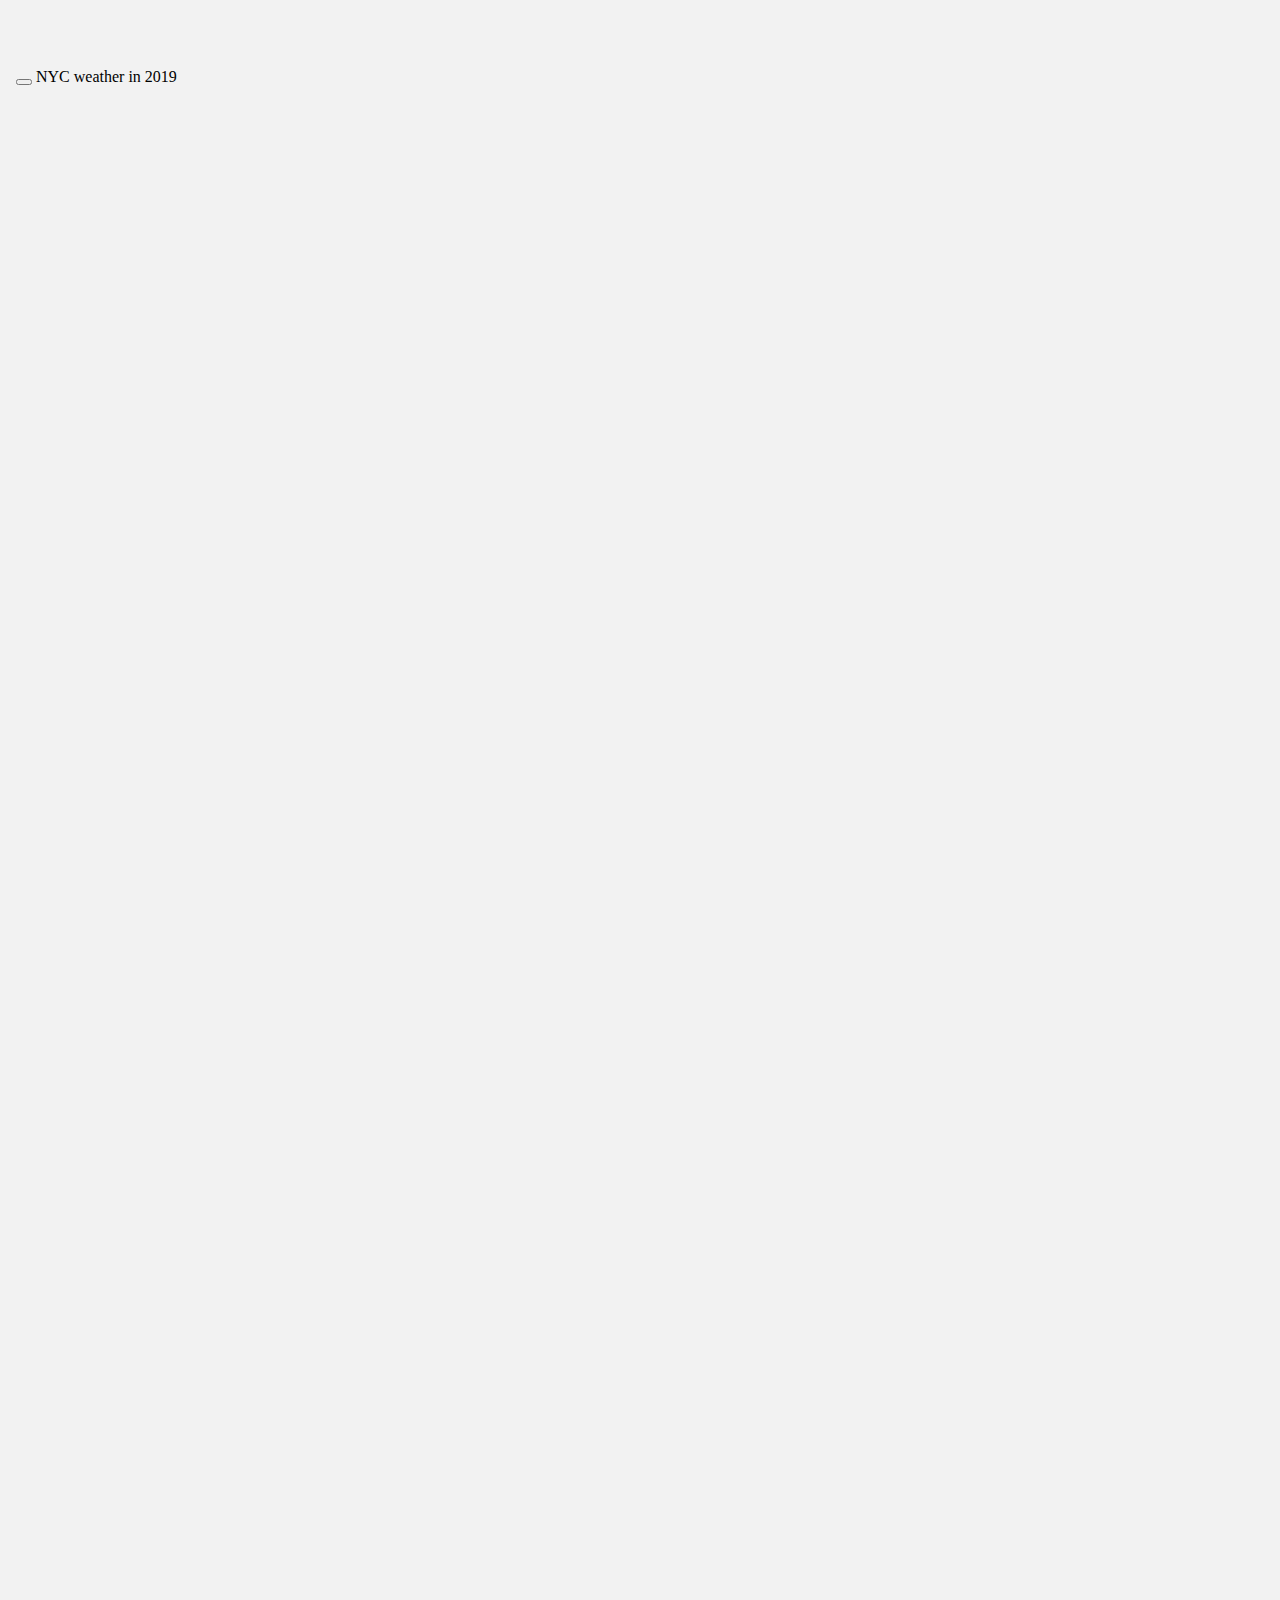
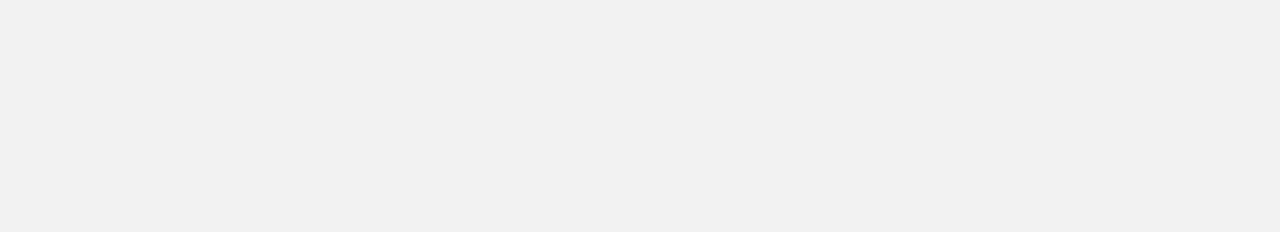
==== commit bc0324e1: "Trying to fix yaml conflict." ====
--- a/dashboard.html
+++ b/dashboard.html
@@ -25,14 +25,21 @@
 [{"title":"Source Code","icon":"fa-code","href":"source_embed","align":"right"}]
 </script>
 <script src="site_libs/header-attrs-2.10/header-attrs.js"></script>
-<script src="site_libs/jquery-3.6.0/jquery-3.6.0.min.js"></script>
-<meta name="viewport" content="width=device-width, initial-scale=1, shrink-to-fit=no" />
-<link href="site_libs/bootstrap-5.0.2/bootstrap.min.css" rel="stylesheet" />
-<script src="site_libs/bootstrap-5.0.2/bootstrap.bundle.min.js"></script>
-<link href="site_libs/_Lato-0.4.0/font.css" rel="stylesheet" />
-<script src="site_libs/bs3compat-0.3.0/transition.js"></script>
-<script src="site_libs/bs3compat-0.3.0/tabs.js"></script>
-<script src="site_libs/bs3compat-0.3.0/bs3compat.js"></script>
+<script src="site_libs/jquery-3.5.1/jquery.min.js"></script>
+<meta name="viewport" content="width=device-width, initial-scale=1" />
+<link href="site_libs/bootstrap-3.3.5/css/cosmo.min.css" rel="stylesheet" />
+<script src="site_libs/bootstrap-3.3.5/js/bootstrap.min.js"></script>
+<script src="site_libs/bootstrap-3.3.5/shim/html5shiv.min.js"></script>
+<script src="site_libs/bootstrap-3.3.5/shim/respond.min.js"></script>
+<style>h1 {font-size: 34px;}
+       h1.title {font-size: 38px;}
+       h2 {font-size: 30px;}
+       h3 {font-size: 24px;}
+       h4 {font-size: 18px;}
+       h5 {font-size: 16px;}
+       h6 {font-size: 12px;}
+       code {color: inherit; background-color: rgba(0, 0, 0, 0.04);}
+       pre:not([class]) { background-color: white }</style>
 <script src="site_libs/stickytableheaders-0.1.19/jquery.stickytableheaders.min.js"></script>
 <link href="site_libs/font-awesome-5.1.0/css/all.css" rel="stylesheet" />
 <link href="site_libs/font-awesome-5.1.0/css/v4-shims.css" rel="stylesheet" />
@@ -742,6 +749,56 @@
 }
 
 
+
+body {
+  padding-top: 60px;
+}
+
+.section.sidebar {
+  top: 51px;
+  background-color: rgba(39, 128, 227, 0.1);
+}
+
+.value-box {
+  color: #f9f9f9;
+}
+
+.bg-primary {
+  background-color: rgba(39, 128, 227, 0.7);
+}
+
+.storyboard-nav .sbframelist ul li.active {
+  background-color: rgba(39, 128, 227, 0.7);
+}
+
+.nav-tabs-custom > .nav-tabs > li.active {
+  border-top-color: rgba(39, 128, 227, 0.7);
+}
+
+.bg-info {
+  background-color: rgba(153, 84, 187, 0.7);
+}
+
+.bg-warning {
+  background-color: rgba(255, 117, 24, 0.7);
+}
+
+.bg-danger {
+  background-color: rgba(255, 0, 57, 0.7);
+}
+
+.bg-success {
+  background-color: rgba(63, 182, 24, 0.7);
+}
+
+.chart-title {
+  font-weight: 500;
+}
+
+.nav-tabs-custom > .nav-tabs > li > a,
+.nav-tabs-custom > .nav-tabs > li > a:active {
+  font-weight: 500;
+}
 
 @media only screen and (min-width: 768px) {
 html, body {
@@ -2588,8 +2645,8 @@
 <div class="knitr-options" data-fig-width="576" data-fig-height="460">
 
 </div>
-<div id="htmlwidget-f1a450df0ecf809ef800" style="width:576px;height:460.8px;" class="plotly html-widget"></div>
-<script type="application/json" data-for="htmlwidget-f1a450df0ecf809ef800">{"x":{"visdat":{"1219474d54987":["function () ","plotlyVisDat"]},"cur_data":"1219474d54987","attrs":{"1219474d54987":{"x":{},"alpha_stroke":1,"sizes":[10,100],"spans":[1,20],"y":{},"type":"scatter","mode":"lines","name":"precipitation","inherit":true},"1219474d54987.1":{"x":{},"alpha_stroke":1,"sizes":[10,100],"spans":[1,20],"y":{},"type":"scatter","mode":"lines","name":"snowfall","inherit":true}},"layout":{"margin":{"b":40,"l":60,"t":25,"r":10},"title":"2009 NYC daily precipitation and snowfall","xaxis":{"domain":[0,1],"automargin":true,"rangeslider":{"type":"date"},"title":"date"},"yaxis":{"domain":[0,1],"automargin":true,"title":"unit: mm"},"hovermode":"closest","showlegend":true},"source":"A","config":{"modeBarButtonsToAdd":["hoverclosest","hovercompare"],"showSendToCloud":false},"data":[{"x":["2009-01-01","2009-01-02","2009-01-03","2009-01-04","2009-01-05","2009-01-06","2009-01-07","2009-01-08","2009-01-09","2009-01-10","2009-01-11","2009-01-12","2009-01-13","2009-01-14","2009-01-15","2009-01-16","2009-01-17","2009-01-18","2009-01-19","2009-01-20","2009-01-21","2009-01-22","2009-01-23","2009-01-24","2009-01-25","2009-01-26","2009-01-27","2009-01-28","2009-01-29","2009-01-30","2009-01-31",null,"2009-02-01","2009-02-02","2009-02-03","2009-02-04","2009-02-05","2009-02-06","2009-02-07","2009-02-08","2009-02-09","2009-02-10","2009-02-11","2009-02-12","2009-02-13","2009-02-14","2009-02-15","2009-02-16","2009-02-17","2009-02-18","2009-02-19","2009-02-20","2009-02-21","2009-02-22","2009-02-23","2009-02-24","2009-02-25","2009-02-26","2009-02-27","2009-02-28",null,"2009-03-01","2009-03-02","2009-03-03","2009-03-04","2009-03-05","2009-03-06","2009-03-07","2009-03-08","2009-03-09","2009-03-10","2009-03-11","2009-03-12","2009-03-13","2009-03-14","2009-03-15","2009-03-16","2009-03-17","2009-03-18","2009-03-19","2009-03-20","2009-03-21","2009-03-22","2009-03-23","2009-03-24","2009-03-25","2009-03-26","2009-03-27","2009-03-28","2009-03-29","2009-03-30","2009-03-31",null,"2009-04-01","2009-04-02","2009-04-03","2009-04-04","2009-04-05","2009-04-06","2009-04-07","2009-04-08","2009-04-09","2009-04-10","2009-04-11","2009-04-12","2009-04-13","2009-04-14","2009-04-15","2009-04-16","2009-04-17","2009-04-18","2009-04-19","2009-04-20","2009-04-21","2009-04-22","2009-04-23","2009-04-24","2009-04-25","2009-04-26","2009-04-27","2009-04-28","2009-04-29","2009-04-30",null,"2009-05-01","2009-05-02","2009-05-03","2009-05-04","2009-05-05","2009-05-06","2009-05-07","2009-05-08","2009-05-09","2009-05-10","2009-05-11","2009-05-12","2009-05-13","2009-05-14","2009-05-15","2009-05-16","2009-05-17","2009-05-18","2009-05-19","2009-05-20","2009-05-21","2009-05-22","2009-05-23","2009-05-24","2009-05-25","2009-05-26","2009-05-27","2009-05-28","2009-05-29","2009-05-30","2009-05-31",null,"2009-06-01","2009-06-02","2009-06-03","2009-06-04","2009-06-05","2009-06-06","2009-06-07","2009-06-08","2009-06-09","2009-06-10","2009-06-11","2009-06-12","2009-06-13","2009-06-14","2009-06-15","2009-06-16","2009-06-17","2009-06-18","2009-06-19","2009-06-20","2009-06-21","2009-06-22","2009-06-23","2009-06-24","2009-06-25","2009-06-26","2009-06-27","2009-06-28","2009-06-29","2009-06-30",null,"2009-07-01","2009-07-02","2009-07-03","2009-07-04","2009-07-05","2009-07-06","2009-07-07","2009-07-08","2009-07-09","2009-07-10","2009-07-11","2009-07-12","2009-07-13","2009-07-14","2009-07-15","2009-07-16","2009-07-17","2009-07-18","2009-07-19","2009-07-20","2009-07-21","2009-07-22","2009-07-23","2009-07-24","2009-07-25","2009-07-26","2009-07-27","2009-07-28","2009-07-29","2009-07-30","2009-07-31",null,"2009-08-01","2009-08-02","2009-08-03","2009-08-04","2009-08-05","2009-08-06","2009-08-07","2009-08-08","2009-08-09","2009-08-10","2009-08-11","2009-08-12","2009-08-13","2009-08-14","2009-08-15","2009-08-16","2009-08-17","2009-08-18","2009-08-19","2009-08-20","2009-08-21","2009-08-22","2009-08-23","2009-08-24","2009-08-25","2009-08-26","2009-08-27","2009-08-28","2009-08-29","2009-08-30","2009-08-31",null,"2009-09-01","2009-09-02","2009-09-03","2009-09-04","2009-09-05","2009-09-06","2009-09-07","2009-09-08","2009-09-09","2009-09-10","2009-09-11","2009-09-12","2009-09-13","2009-09-14","2009-09-15","2009-09-16","2009-09-17","2009-09-18","2009-09-19","2009-09-20","2009-09-21","2009-09-22","2009-09-23","2009-09-24","2009-09-25","2009-09-26","2009-09-27","2009-09-28","2009-09-29","2009-09-30",null,"2009-10-01","2009-10-02","2009-10-03","2009-10-04","2009-10-05","2009-10-06","2009-10-07","2009-10-08","2009-10-09","2009-10-10","2009-10-11","2009-10-12","2009-10-13","2009-10-14","2009-10-15","2009-10-16","2009-10-17","2009-10-18","2009-10-19","2009-10-20","2009-10-21","2009-10-22","2009-10-23","2009-10-24","2009-10-25","2009-10-26","2009-10-27","2009-10-28","2009-10-29","2009-10-30","2009-10-31",null,"2009-11-01","2009-11-02","2009-11-03","2009-11-04","2009-11-05","2009-11-06","2009-11-07","2009-11-08","2009-11-09","2009-11-10","2009-11-11","2009-11-12","2009-11-13","2009-11-14","2009-11-15","2009-11-16","2009-11-17","2009-11-18","2009-11-19","2009-11-20","2009-11-21","2009-11-22","2009-11-23","2009-11-24","2009-11-25","2009-11-26","2009-11-27","2009-11-28","2009-11-29","2009-11-30",null,"2009-12-01","2009-12-02","2009-12-03","2009-12-04","2009-12-05","2009-12-06","2009-12-07","2009-12-08","2009-12-09","2009-12-10","2009-12-11","2009-12-12","2009-12-13","2009-12-14","2009-12-15","2009-12-16","2009-12-17","2009-12-18","2009-12-19","2009-12-20","2009-12-21","2009-12-22","2009-12-23","2009-12-24","2009-12-25","2009-12-26","2009-12-27","2009-12-28","2009-12-29","2009-12-30","2009-12-31"],"y":[21.7272727272727,1.60919540229885,11.010752688172,1.93103448275862,5.29761904761905,4.61290322580645,109.164835164835,80.195652173913,17.1276595744681,12.6896551724138,88.7111111111111,3.54347826086957,4.22340425531915,14.741935483871,13.043956043956,4.45555555555556,6.18072289156626,34,18.9540229885057,6.59340659340659,5.5,1.96666666666667,1.16666666666667,3.75581395348837,1.98837209302326,1.89887640449438,5.01111111111111,90.9130434782609,101.989361702128,5.22826086956522,11.9885057471264,null,1.90697674418605,0.384615384615385,9.53191489361702,9.46315789473684,1.88421052631579,0.673684210526316,0,1.10112359550562,1.89473684210526,0.117021276595745,11.4526315789474,85.1212121212121,49.0761904761905,1.20618556701031,1.76595744680851,0,0,18.2315789473684,62.8247422680412,15.4848484848485,11.247311827957,19.546511627907,18.258064516129,6.7741935483871,0.175824175824176,5.85567010309278,18.6777777777778,55.1538461538462,null,4.88888888888889,23.7701149425287,7.53191489361702,0.425531914893617,0.0618556701030928,2.10526315789474,28.7065217391304,133.54347826087,131.134020618557,43.6310679611651,80.7920792079208,6.76,0.326315789473684,0,0,0,0,4.27,49.11,6.83,0.333333333333333,0.298969072164948,0.257731958762887,0,0.186274509803922,14.5148514851485,50.1666666666667,5.43564356435644,34.0505050505051,84.7676767676768,7.31067961165049,null,11.1941747572816,26.9333333333333,43.9056603773585,131.509615384615,26.5490196078431,44.6019417475728,54.7211538461538,8.43564356435644,0.833333333333333,1.67708333333333,36.6363636363636,7.44554455445545,0,2.27619047619048,8.57943925233645,1.28971962616822,0.452830188679245,0.759615384615385,5.54285714285714,40.1603773584906,99.6666666666667,41.5909090909091,18.2181818181818,4.04716981132075,11.4711538461538,7.55882352941176,1.68867924528302,6.7962962962963,26.462962962963,6.73584905660377,null,49.1121495327103,55.1869158878505,7.50943396226415,12.2358490566038,12.3761467889908,53.7452830188679,122.435185185185,17.7314814814815,54.2211538461538,46.3137254901961,6.11538461538461,1.2037037037037,0.688073394495413,20.7943925233645,64.0190476190476,32.0094339622642,173.330097087379,3.51428571428571,0,1.42056074766355,0.122641509433962,0,0.75,11.078431372549,4.31067961165049,10.3240740740741,104.296296296296,82.2056074766355,136.118181818182,29.1759259259259,29.7476635514019,null,2.85,3.5377358490566,10.7735849056604,19.803738317757,18.3076923076923,11.5445544554455,0.601941747572815,7.90384615384615,133.067307692308,20.9906542056075,22.6168224299065,208.471698113208,10.6761904761905,56.9708737864078,43.5961538461538,22.8396226415094,10,215.92380952381,98.7714285714286,37.5533980582524,161.098039215686,13.126213592233,1.82857142857143,6.96261682242991,19.625,69.2254901960784,75.6767676767677,20.26,39.95,54.3461538461538,null,78.981308411215,92.8545454545455,66.0550458715596,33.4579439252336,2.60576923076923,12.2952380952381,29.2314814814815,54.7962962962963,10.9142857142857,0.336448598130841,34.3551401869159,123.401869158879,8.93333333333333,4.57547169811321,2.06542056074766,13.6635514018692,38.8190476190476,68.7864077669903,2.19047619047619,4.62264150943396,34.4537037037037,70.0560747663551,69.6168224299065,46.0092592592593,64.6634615384615,50.8867924528302,52.6296296296296,5.74545454545455,45.0818181818182,182.935185185185,84.1,null,65.9038461538462,62.8317757009346,78.4528301886792,1.75229357798165,37.7657657657658,0.318181818181818,2.26605504587156,4.32110091743119,68.6481481481482,189.7,59.4220183486239,15.8035714285714,34.2232142857143,6.32142857142857,0.027027027027027,0,1.79464285714286,14.5585585585586,74.2545454545455,13.7321428571429,77.009009009009,80.811320754717,69.196261682243,50.0810810810811,2.50877192982456,5.38938053097345,21.3577981651376,23.3482142857143,153.477064220183,64.7522935779816,23.3873873873874,null,0,0,0.542056074766355,0,0.0495049504950495,0.214285714285714,0.156862745098039,2.43564356435644,0.660377358490566,0.152380952380952,24.1078431372549,55.4313725490196,8.14705882352941,2.77570093457944,5.67592592592593,3.10576923076923,10.6822429906542,8.36448598130841,3.46153846153846,0.0761904761904762,1.95283018867925,12.3333333333333,24.037037037037,41.4259259259259,0.0833333333333333,12.5142857142857,168.165048543689,125.180952380952,75.7452830188679,49.7019230769231,null,18.3240740740741,18.1743119266055,96.5229357798165,17.2201834862385,14.1531531531532,14.2181818181818,78.1730769230769,31.7809523809524,13.7102803738318,51.1346153846154,4.70093457943925,1.26851851851852,23.6759259259259,8.74545454545455,13.9908256880734,28.7727272727273,8.07920792079208,14.61,3.45283018867925,0.358490566037736,0.44954128440367,9.07339449541284,36.1441441441441,173.844036697248,128.908256880734,11.5700934579439,12.7289719626168,133.351851851852,134.211009174312,3.02830188679245,22.2307692307692,null,37.9619047619048,1.04672897196262,4.32075471698113,5.64485981308411,6.71028037383178,27.1509433962264,1.58252427184466,5.25742574257426,0.0555555555555556,0,0,1.5,5.99082568807339,46.4339622641509,28.9439252336449,2.53211009174312,0.0560747663551402,0.073394495412844,26.6727272727273,164.633027522936,3.76851851851852,0.111111111111111,0.588785046728972,5.23148148148148,7.8348623853211,15.2427184466019,42.5142857142857,21.9238095238095,3.89320388349515,50,null,22.6415094339623,24.2755102040816,174.673469387755,11.7788461538462,18.980198019802,28.5841584158416,5.38636363636364,11.1546391752577,143.811881188119,72,25.0537634408602,12.4204545454545,41.1234567901235,75.6352941176471,15.3139534883721,14.969387755102,7.36458333333333,0.536842105263158,10.5,22.4186046511628,1.43820224719101,4.09782608695652,3.29032258064516,4.32954545454545,13.9113924050633,89.4285714285714,119.329268292683,33.9120879120879,23.2916666666667,2.96808510638298,12.1157894736842],"type":"scatter","mode":"lines","name":"precipitation","marker":{"color":"rgba(31,119,180,1)","line":{"color":"rgba(31,119,180,1)"}},"error_y":{"color":"rgba(31,119,180,1)"},"error_x":{"color":"rgba(31,119,180,1)"},"line":{"color":"rgba(31,119,180,1)"},"xaxis":"x","yaxis":"y","frame":null},{"x":["2009-01-01","2009-01-02","2009-01-03","2009-01-04","2009-01-05","2009-01-06","2009-01-07","2009-01-08","2009-01-09","2009-01-10","2009-01-11","2009-01-12","2009-01-13","2009-01-14","2009-01-15","2009-01-16","2009-01-17","2009-01-18","2009-01-19","2009-01-20","2009-01-21","2009-01-22","2009-01-23","2009-01-24","2009-01-25","2009-01-26","2009-01-27","2009-01-28","2009-01-29","2009-01-30","2009-01-31",null,"2009-02-01","2009-02-02","2009-02-03","2009-02-04","2009-02-05","2009-02-06","2009-02-07","2009-02-08","2009-02-09","2009-02-10","2009-02-11","2009-02-12","2009-02-13","2009-02-14","2009-02-15","2009-02-16","2009-02-17","2009-02-18","2009-02-19","2009-02-20","2009-02-21","2009-02-22","2009-02-23","2009-02-24","2009-02-25","2009-02-26","2009-02-27","2009-02-28",null,"2009-03-01","2009-03-02","2009-03-03","2009-03-04","2009-03-05","2009-03-06","2009-03-07","2009-03-08","2009-03-09","2009-03-10","2009-03-11","2009-03-12","2009-03-13","2009-03-14","2009-03-15","2009-03-16","2009-03-17","2009-03-18","2009-03-19","2009-03-20","2009-03-21","2009-03-22","2009-03-23","2009-03-24","2009-03-25","2009-03-26","2009-03-27","2009-03-28","2009-03-29","2009-03-30","2009-03-31",null,"2009-04-01","2009-04-02","2009-04-03","2009-04-04","2009-04-05","2009-04-06","2009-04-07","2009-04-08","2009-04-09","2009-04-10","2009-04-11","2009-04-12","2009-04-13","2009-04-14","2009-04-15","2009-04-16","2009-04-17","2009-04-18","2009-04-19","2009-04-20","2009-04-21","2009-04-22","2009-04-23","2009-04-24","2009-04-25","2009-04-26","2009-04-27","2009-04-28","2009-04-29","2009-04-30",null,"2009-05-01","2009-05-02","2009-05-03","2009-05-04","2009-05-05","2009-05-06","2009-05-07","2009-05-08","2009-05-09","2009-05-10","2009-05-11","2009-05-12","2009-05-13","2009-05-14","2009-05-15","2009-05-16","2009-05-17","2009-05-18","2009-05-19","2009-05-20","2009-05-21","2009-05-22","2009-05-23","2009-05-24","2009-05-25","2009-05-26","2009-05-27","2009-05-28","2009-05-29","2009-05-30","2009-05-31",null,"2009-06-01","2009-06-02","2009-06-03","2009-06-04","2009-06-05","2009-06-06","2009-06-07","2009-06-08","2009-06-09","2009-06-10","2009-06-11","2009-06-12","2009-06-13","2009-06-14","2009-06-15","2009-06-16","2009-06-17","2009-06-18","2009-06-19","2009-06-20","2009-06-21","2009-06-22","2009-06-23","2009-06-24","2009-06-25","2009-06-26","2009-06-27","2009-06-28","2009-06-29","2009-06-30",null,"2009-07-01","2009-07-02","2009-07-03","2009-07-04","2009-07-05","2009-07-06","2009-07-07","2009-07-08","2009-07-09","2009-07-10","2009-07-11","2009-07-12","2009-07-13","2009-07-14","2009-07-15","2009-07-16","2009-07-17","2009-07-18","2009-07-19","2009-07-20","2009-07-21","2009-07-22","2009-07-23","2009-07-24","2009-07-25","2009-07-26","2009-07-27","2009-07-28","2009-07-29","2009-07-30","2009-07-31",null,"2009-08-01","2009-08-02","2009-08-03","2009-08-04","2009-08-05","2009-08-06","2009-08-07","2009-08-08","2009-08-09","2009-08-10","2009-08-11","2009-08-12","2009-08-13","2009-08-14","2009-08-15","2009-08-16","2009-08-17","2009-08-18","2009-08-19","2009-08-20","2009-08-21","2009-08-22","2009-08-23","2009-08-24","2009-08-25","2009-08-26","2009-08-27","2009-08-28","2009-08-29","2009-08-30","2009-08-31",null,"2009-09-01","2009-09-02","2009-09-03","2009-09-04","2009-09-05","2009-09-06","2009-09-07","2009-09-08","2009-09-09","2009-09-10","2009-09-11","2009-09-12","2009-09-13","2009-09-14","2009-09-15","2009-09-16","2009-09-17","2009-09-18","2009-09-19","2009-09-20","2009-09-21","2009-09-22","2009-09-23","2009-09-24","2009-09-25","2009-09-26","2009-09-27","2009-09-28","2009-09-29","2009-09-30",null,"2009-10-01","2009-10-02","2009-10-03","2009-10-04","2009-10-05","2009-10-06","2009-10-07","2009-10-08","2009-10-09","2009-10-10","2009-10-11","2009-10-12","2009-10-13","2009-10-14","2009-10-15","2009-10-16","2009-10-17","2009-10-18","2009-10-19","2009-10-20","2009-10-21","2009-10-22","2009-10-23","2009-10-24","2009-10-25","2009-10-26","2009-10-27","2009-10-28","2009-10-29","2009-10-30","2009-10-31",null,"2009-11-01","2009-11-02","2009-11-03","2009-11-04","2009-11-05","2009-11-06","2009-11-07","2009-11-08","2009-11-09","2009-11-10","2009-11-11","2009-11-12","2009-11-13","2009-11-14","2009-11-15","2009-11-16","2009-11-17","2009-11-18","2009-11-19","2009-11-20","2009-11-21","2009-11-22","2009-11-23","2009-11-24","2009-11-25","2009-11-26","2009-11-27","2009-11-28","2009-11-29","2009-11-30",null,"2009-12-01","2009-12-02","2009-12-03","2009-12-04","2009-12-05","2009-12-06","2009-12-07","2009-12-08","2009-12-09","2009-12-10","2009-12-11","2009-12-12","2009-12-13","2009-12-14","2009-12-15","2009-12-16","2009-12-17","2009-12-18","2009-12-19","2009-12-20","2009-12-21","2009-12-22","2009-12-23","2009-12-24","2009-12-25","2009-12-26","2009-12-27","2009-12-28","2009-12-29","2009-12-30","2009-12-31"],"y":[39.3863636363636,3.62068965517241,23.6774193548387,2.26436781609195,1.11904761904762,1.48387096774194,30.1868131868132,53.4021739130435,31.5531914893617,19.8850574712644,103.822222222222,8.66304347826087,6.86170212765957,30.505376344086,18.8241758241758,11.0888888888889,18.4819277108434,56.7023809523809,33.1954022988506,14.8351648351648,12.0434782608696,6.03333333333333,2.84444444444444,7.02325581395349,5.63953488372093,4.31460674157303,8.2,79.3260869565217,86.0106382978723,13.8478260869565,27.8735632183908,null,4.6046511627907,0.0549450549450549,13.6595744680851,14.5157894736842,7.07368421052632,1.77894736842105,0,0.51685393258427,2.2,0,0,4.52525252525253,16.4095238095238,2.83505154639175,0.468085106382979,0.117021276595745,0.114583333333333,3.91578947368421,38.4639175257732,30.6060606060606,29.0645161290323,17.1395348837209,31.8924731182796,14.2903225806452,0.032967032967033,5.43298969072165,0.4,5.8021978021978,null,4.16666666666667,31.8735632183908,17.1595744680851,2.03191489361702,0.0515463917525773,0.136842105263158,0,0,3.51546391752577,2.25242718446602,0,2.25,1.08421052631579,0,0,0,0,0,0.24,1.34,0.252525252525253,0.556701030927835,0.309278350515464,0,0,0,0,0.247524752475248,0,1.85858585858586,1.3495145631068,null,0,0,0,4.05769230769231,4.12745098039216,1.35922330097087,7.51923076923077,10.1881188118812,0.395833333333333,0,0,0,0,0,0,0,0,0,0,0,0,0,0.8,0,0,0,0,0,0,0,null,0,0,0,0,0,0,0,0,0,0,0,0,0,0,0,0,0,0,0,0,0,0,0,0,0,0,0,0,0,0,0,null,0,0,0,0,0,0,0,0,0,0,0,0,0,0,0,0,0,0,0,0,0,0,0,0,0,0,0,0,0,0,null,0,0,0,0,0,0,0,0,0,0,0,0,0,0,0,0,0,0,0,0,0,0,0,0,0,0,0,0,0,0,0,null,0,0,0,0,0,0,0,0,0,0,0,0,0,0,0,0,0,0,0,0,0,0,0,0,0,0,0,0,0,0,0,null,0,0,0,0,0,0,0,0,0,0,0,0,0,0,0,0,0,0,0,0,0,0,0,0,0,0,0,0,0,0,null,0,0,0,0,0,0,0,0,0,0,0,0,1.31481481481481,0.0454545454545455,0.486238532110092,10.3909090909091,1.11881188118812,0,0,0,0,0,0,0,0,0,0,0,0,0,0,null,0,0,0,0,0.485981308411215,2.69811320754717,0.912621359223301,0,0,0,0,0,0,0,0,0,0,0,0,0,0,0,0,0,0,0,1.19047619047619,1.62857142857143,0,0.125,null,8.11320754716981,1.57142857142857,0,0.903846153846154,4.02970297029703,22.9306930693069,7.55681818181818,15.2783505154639,74.9405940594059,24.2577319587629,48.1075268817204,23.2159090909091,2.48148148148148,11.3764705882353,3.84883720930233,22.3673469387755,20.3125,2.35789473684211,12.5,32.9186046511628,4.06741573033708,7.56521739130435,13.8709677419355,13.3636363636364,1.54430379746835,3.35064935064935,1.81707317073171,34.0769230769231,41.9895833333333,5.71276595744681,9.92631578947368],"type":"scatter","mode":"lines","name":"snowfall","marker":{"color":"rgba(255,127,14,1)","line":{"color":"rgba(255,127,14,1)"}},"error_y":{"color":"rgba(255,127,14,1)"},"error_x":{"color":"rgba(255,127,14,1)"},"line":{"color":"rgba(255,127,14,1)"},"xaxis":"x","yaxis":"y","frame":null}],"highlight":{"on":"plotly_click","persistent":false,"dynamic":false,"selectize":false,"opacityDim":0.2,"selected":{"opacity":1},"debounce":0},"shinyEvents":["plotly_hover","plotly_click","plotly_selected","plotly_relayout","plotly_brushed","plotly_brushing","plotly_clickannotation","plotly_doubleclick","plotly_deselect","plotly_afterplot","plotly_sunburstclick"],"base_url":"https://plot.ly"},"evals":[],"jsHooks":[]}</script>
+<div id="htmlwidget-bf3061757fb5f85eebaf" style="width:576px;height:460.8px;" class="plotly html-widget"></div>
+<script type="application/json" data-for="htmlwidget-bf3061757fb5f85eebaf">{"x":{"visdat":{"4360565451b5":["function () ","plotlyVisDat"]},"cur_data":"4360565451b5","attrs":{"4360565451b5":{"x":{},"alpha_stroke":1,"sizes":[10,100],"spans":[1,20],"y":{},"type":"scatter","mode":"lines","name":"precipitation","inherit":true},"4360565451b5.1":{"x":{},"alpha_stroke":1,"sizes":[10,100],"spans":[1,20],"y":{},"type":"scatter","mode":"lines","name":"snowfall","inherit":true}},"layout":{"margin":{"b":40,"l":60,"t":25,"r":10},"title":"2009 NYC daily precipitation and snowfall","xaxis":{"domain":[0,1],"automargin":true,"rangeslider":{"type":"date"},"title":"date"},"yaxis":{"domain":[0,1],"automargin":true,"title":"unit: mm"},"hovermode":"closest","showlegend":true},"source":"A","config":{"modeBarButtonsToAdd":["hoverclosest","hovercompare"],"showSendToCloud":false},"data":[{"x":["2009-01-01","2009-01-02","2009-01-03","2009-01-04","2009-01-05","2009-01-06","2009-01-07","2009-01-08","2009-01-09","2009-01-10","2009-01-11","2009-01-12","2009-01-13","2009-01-14","2009-01-15","2009-01-16","2009-01-17","2009-01-18","2009-01-19","2009-01-20","2009-01-21","2009-01-22","2009-01-23","2009-01-24","2009-01-25","2009-01-26","2009-01-27","2009-01-28","2009-01-29","2009-01-30","2009-01-31",null,"2009-02-01","2009-02-02","2009-02-03","2009-02-04","2009-02-05","2009-02-06","2009-02-07","2009-02-08","2009-02-09","2009-02-10","2009-02-11","2009-02-12","2009-02-13","2009-02-14","2009-02-15","2009-02-16","2009-02-17","2009-02-18","2009-02-19","2009-02-20","2009-02-21","2009-02-22","2009-02-23","2009-02-24","2009-02-25","2009-02-26","2009-02-27","2009-02-28",null,"2009-03-01","2009-03-02","2009-03-03","2009-03-04","2009-03-05","2009-03-06","2009-03-07","2009-03-08","2009-03-09","2009-03-10","2009-03-11","2009-03-12","2009-03-13","2009-03-14","2009-03-15","2009-03-16","2009-03-17","2009-03-18","2009-03-19","2009-03-20","2009-03-21","2009-03-22","2009-03-23","2009-03-24","2009-03-25","2009-03-26","2009-03-27","2009-03-28","2009-03-29","2009-03-30","2009-03-31",null,"2009-04-01","2009-04-02","2009-04-03","2009-04-04","2009-04-05","2009-04-06","2009-04-07","2009-04-08","2009-04-09","2009-04-10","2009-04-11","2009-04-12","2009-04-13","2009-04-14","2009-04-15","2009-04-16","2009-04-17","2009-04-18","2009-04-19","2009-04-20","2009-04-21","2009-04-22","2009-04-23","2009-04-24","2009-04-25","2009-04-26","2009-04-27","2009-04-28","2009-04-29","2009-04-30",null,"2009-05-01","2009-05-02","2009-05-03","2009-05-04","2009-05-05","2009-05-06","2009-05-07","2009-05-08","2009-05-09","2009-05-10","2009-05-11","2009-05-12","2009-05-13","2009-05-14","2009-05-15","2009-05-16","2009-05-17","2009-05-18","2009-05-19","2009-05-20","2009-05-21","2009-05-22","2009-05-23","2009-05-24","2009-05-25","2009-05-26","2009-05-27","2009-05-28","2009-05-29","2009-05-30","2009-05-31",null,"2009-06-01","2009-06-02","2009-06-03","2009-06-04","2009-06-05","2009-06-06","2009-06-07","2009-06-08","2009-06-09","2009-06-10","2009-06-11","2009-06-12","2009-06-13","2009-06-14","2009-06-15","2009-06-16","2009-06-17","2009-06-18","2009-06-19","2009-06-20","2009-06-21","2009-06-22","2009-06-23","2009-06-24","2009-06-25","2009-06-26","2009-06-27","2009-06-28","2009-06-29","2009-06-30",null,"2009-07-01","2009-07-02","2009-07-03","2009-07-04","2009-07-05","2009-07-06","2009-07-07","2009-07-08","2009-07-09","2009-07-10","2009-07-11","2009-07-12","2009-07-13","2009-07-14","2009-07-15","2009-07-16","2009-07-17","2009-07-18","2009-07-19","2009-07-20","2009-07-21","2009-07-22","2009-07-23","2009-07-24","2009-07-25","2009-07-26","2009-07-27","2009-07-28","2009-07-29","2009-07-30","2009-07-31",null,"2009-08-01","2009-08-02","2009-08-03","2009-08-04","2009-08-05","2009-08-06","2009-08-07","2009-08-08","2009-08-09","2009-08-10","2009-08-11","2009-08-12","2009-08-13","2009-08-14","2009-08-15","2009-08-16","2009-08-17","2009-08-18","2009-08-19","2009-08-20","2009-08-21","2009-08-22","2009-08-23","2009-08-24","2009-08-25","2009-08-26","2009-08-27","2009-08-28","2009-08-29","2009-08-30","2009-08-31",null,"2009-09-01","2009-09-02","2009-09-03","2009-09-04","2009-09-05","2009-09-06","2009-09-07","2009-09-08","2009-09-09","2009-09-10","2009-09-11","2009-09-12","2009-09-13","2009-09-14","2009-09-15","2009-09-16","2009-09-17","2009-09-18","2009-09-19","2009-09-20","2009-09-21","2009-09-22","2009-09-23","2009-09-24","2009-09-25","2009-09-26","2009-09-27","2009-09-28","2009-09-29","2009-09-30",null,"2009-10-01","2009-10-02","2009-10-03","2009-10-04","2009-10-05","2009-10-06","2009-10-07","2009-10-08","2009-10-09","2009-10-10","2009-10-11","2009-10-12","2009-10-13","2009-10-14","2009-10-15","2009-10-16","2009-10-17","2009-10-18","2009-10-19","2009-10-20","2009-10-21","2009-10-22","2009-10-23","2009-10-24","2009-10-25","2009-10-26","2009-10-27","2009-10-28","2009-10-29","2009-10-30","2009-10-31",null,"2009-11-01","2009-11-02","2009-11-03","2009-11-04","2009-11-05","2009-11-06","2009-11-07","2009-11-08","2009-11-09","2009-11-10","2009-11-11","2009-11-12","2009-11-13","2009-11-14","2009-11-15","2009-11-16","2009-11-17","2009-11-18","2009-11-19","2009-11-20","2009-11-21","2009-11-22","2009-11-23","2009-11-24","2009-11-25","2009-11-26","2009-11-27","2009-11-28","2009-11-29","2009-11-30",null,"2009-12-01","2009-12-02","2009-12-03","2009-12-04","2009-12-05","2009-12-06","2009-12-07","2009-12-08","2009-12-09","2009-12-10","2009-12-11","2009-12-12","2009-12-13","2009-12-14","2009-12-15","2009-12-16","2009-12-17","2009-12-18","2009-12-19","2009-12-20","2009-12-21","2009-12-22","2009-12-23","2009-12-24","2009-12-25","2009-12-26","2009-12-27","2009-12-28","2009-12-29","2009-12-30","2009-12-31"],"y":[21.7272727272727,1.60919540229885,11.010752688172,1.93103448275862,5.29761904761905,4.61290322580645,109.164835164835,80.195652173913,17.1276595744681,12.6896551724138,88.7111111111111,3.54347826086957,4.22340425531915,14.741935483871,13.043956043956,4.45555555555556,6.18072289156626,34,18.9540229885057,6.59340659340659,5.5,1.96666666666667,1.16666666666667,3.75581395348837,1.98837209302326,1.89887640449438,5.01111111111111,90.9130434782609,101.989361702128,5.22826086956522,11.9885057471264,null,1.90697674418605,0.384615384615385,9.53191489361702,9.46315789473684,1.88421052631579,0.673684210526316,0,1.10112359550562,1.89473684210526,0.117021276595745,11.4526315789474,85.1212121212121,49.0761904761905,1.20618556701031,1.76595744680851,0,0,18.2315789473684,62.8247422680412,15.4848484848485,11.247311827957,19.546511627907,18.258064516129,6.7741935483871,0.175824175824176,5.85567010309278,18.6777777777778,55.1538461538462,null,4.88888888888889,23.7701149425287,7.53191489361702,0.425531914893617,0.0618556701030928,2.10526315789474,28.7065217391304,133.54347826087,131.134020618557,43.6310679611651,80.7920792079208,6.76,0.326315789473684,0,0,0,0,4.27,49.11,6.83,0.333333333333333,0.298969072164948,0.257731958762887,0,0.186274509803922,14.5148514851485,50.1666666666667,5.43564356435644,34.0505050505051,84.7676767676768,7.31067961165049,null,11.1941747572816,26.9333333333333,43.9056603773585,131.509615384615,26.5490196078431,44.6019417475728,54.7211538461538,8.43564356435644,0.833333333333333,1.67708333333333,36.6363636363636,7.44554455445545,0,2.27619047619048,8.57943925233645,1.28971962616822,0.452830188679245,0.759615384615385,5.54285714285714,40.1603773584906,99.6666666666667,41.5909090909091,18.2181818181818,4.04716981132075,11.4711538461538,7.55882352941176,1.68867924528302,6.7962962962963,26.462962962963,6.73584905660377,null,49.1121495327103,55.1869158878505,7.50943396226415,12.2358490566038,12.3761467889908,53.7452830188679,122.435185185185,17.7314814814815,54.2211538461538,46.3137254901961,6.11538461538461,1.2037037037037,0.688073394495413,20.7943925233645,64.0190476190476,32.0094339622642,173.330097087379,3.51428571428571,0,1.42056074766355,0.122641509433962,0,0.75,11.078431372549,4.31067961165049,10.3240740740741,104.296296296296,82.2056074766355,136.118181818182,29.1759259259259,29.7476635514019,null,2.85,3.5377358490566,10.7735849056604,19.803738317757,18.3076923076923,11.5445544554455,0.601941747572815,7.90384615384615,133.067307692308,20.9906542056075,22.6168224299065,208.471698113208,10.6761904761905,56.9708737864078,43.5961538461538,22.8396226415094,10,215.92380952381,98.7714285714286,37.5533980582524,161.098039215686,13.126213592233,1.82857142857143,6.96261682242991,19.625,69.2254901960784,75.6767676767677,20.26,39.95,54.3461538461538,null,78.981308411215,92.8545454545455,66.0550458715596,33.4579439252336,2.60576923076923,12.2952380952381,29.2314814814815,54.7962962962963,10.9142857142857,0.336448598130841,34.3551401869159,123.401869158879,8.93333333333333,4.57547169811321,2.06542056074766,13.6635514018692,38.8190476190476,68.7864077669903,2.19047619047619,4.62264150943396,34.4537037037037,70.0560747663551,69.6168224299065,46.0092592592593,64.6634615384615,50.8867924528302,52.6296296296296,5.74545454545455,45.0818181818182,182.935185185185,84.1,null,65.9038461538462,62.8317757009346,78.4528301886792,1.75229357798165,37.7657657657658,0.318181818181818,2.26605504587156,4.32110091743119,68.6481481481482,189.7,59.4220183486239,15.8035714285714,34.2232142857143,6.32142857142857,0.027027027027027,0,1.79464285714286,14.5585585585586,74.2545454545455,13.7321428571429,77.009009009009,80.811320754717,69.196261682243,50.0810810810811,2.50877192982456,5.38938053097345,21.3577981651376,23.3482142857143,153.477064220183,64.7522935779816,23.3873873873874,null,0,0,0.542056074766355,0,0.0495049504950495,0.214285714285714,0.156862745098039,2.43564356435644,0.660377358490566,0.152380952380952,24.1078431372549,55.4313725490196,8.14705882352941,2.77570093457944,5.67592592592593,3.10576923076923,10.6822429906542,8.36448598130841,3.46153846153846,0.0761904761904762,1.95283018867925,12.3333333333333,24.037037037037,41.4259259259259,0.0833333333333333,12.5142857142857,168.165048543689,125.180952380952,75.7452830188679,49.7019230769231,null,18.3240740740741,18.1743119266055,96.5229357798165,17.2201834862385,14.1531531531532,14.2181818181818,78.1730769230769,31.7809523809524,13.7102803738318,51.1346153846154,4.70093457943925,1.26851851851852,23.6759259259259,8.74545454545455,13.9908256880734,28.7727272727273,8.07920792079208,14.61,3.45283018867925,0.358490566037736,0.44954128440367,9.07339449541284,36.1441441441441,173.844036697248,128.908256880734,11.5700934579439,12.7289719626168,133.351851851852,134.211009174312,3.02830188679245,22.2307692307692,null,37.9619047619048,1.04672897196262,4.32075471698113,5.64485981308411,6.71028037383178,27.1509433962264,1.58252427184466,5.25742574257426,0.0555555555555556,0,0,1.5,5.99082568807339,46.4339622641509,28.9439252336449,2.53211009174312,0.0560747663551402,0.073394495412844,26.6727272727273,164.633027522936,3.76851851851852,0.111111111111111,0.588785046728972,5.23148148148148,7.8348623853211,15.2427184466019,42.5142857142857,21.9238095238095,3.89320388349515,50,null,22.6415094339623,24.2755102040816,174.673469387755,11.7788461538462,18.980198019802,28.5841584158416,5.38636363636364,11.1546391752577,143.811881188119,72,25.0537634408602,12.4204545454545,41.1234567901235,75.6352941176471,15.3139534883721,14.969387755102,7.36458333333333,0.536842105263158,10.5,22.4186046511628,1.43820224719101,4.09782608695652,3.29032258064516,4.32954545454545,13.9113924050633,89.4285714285714,119.329268292683,33.9120879120879,23.2916666666667,2.96808510638298,12.1157894736842],"type":"scatter","mode":"lines","name":"precipitation","marker":{"color":"rgba(31,119,180,1)","line":{"color":"rgba(31,119,180,1)"}},"error_y":{"color":"rgba(31,119,180,1)"},"error_x":{"color":"rgba(31,119,180,1)"},"line":{"color":"rgba(31,119,180,1)"},"xaxis":"x","yaxis":"y","frame":null},{"x":["2009-01-01","2009-01-02","2009-01-03","2009-01-04","2009-01-05","2009-01-06","2009-01-07","2009-01-08","2009-01-09","2009-01-10","2009-01-11","2009-01-12","2009-01-13","2009-01-14","2009-01-15","2009-01-16","2009-01-17","2009-01-18","2009-01-19","2009-01-20","2009-01-21","2009-01-22","2009-01-23","2009-01-24","2009-01-25","2009-01-26","2009-01-27","2009-01-28","2009-01-29","2009-01-30","2009-01-31",null,"2009-02-01","2009-02-02","2009-02-03","2009-02-04","2009-02-05","2009-02-06","2009-02-07","2009-02-08","2009-02-09","2009-02-10","2009-02-11","2009-02-12","2009-02-13","2009-02-14","2009-02-15","2009-02-16","2009-02-17","2009-02-18","2009-02-19","2009-02-20","2009-02-21","2009-02-22","2009-02-23","2009-02-24","2009-02-25","2009-02-26","2009-02-27","2009-02-28",null,"2009-03-01","2009-03-02","2009-03-03","2009-03-04","2009-03-05","2009-03-06","2009-03-07","2009-03-08","2009-03-09","2009-03-10","2009-03-11","2009-03-12","2009-03-13","2009-03-14","2009-03-15","2009-03-16","2009-03-17","2009-03-18","2009-03-19","2009-03-20","2009-03-21","2009-03-22","2009-03-23","2009-03-24","2009-03-25","2009-03-26","2009-03-27","2009-03-28","2009-03-29","2009-03-30","2009-03-31",null,"2009-04-01","2009-04-02","2009-04-03","2009-04-04","2009-04-05","2009-04-06","2009-04-07","2009-04-08","2009-04-09","2009-04-10","2009-04-11","2009-04-12","2009-04-13","2009-04-14","2009-04-15","2009-04-16","2009-04-17","2009-04-18","2009-04-19","2009-04-20","2009-04-21","2009-04-22","2009-04-23","2009-04-24","2009-04-25","2009-04-26","2009-04-27","2009-04-28","2009-04-29","2009-04-30",null,"2009-05-01","2009-05-02","2009-05-03","2009-05-04","2009-05-05","2009-05-06","2009-05-07","2009-05-08","2009-05-09","2009-05-10","2009-05-11","2009-05-12","2009-05-13","2009-05-14","2009-05-15","2009-05-16","2009-05-17","2009-05-18","2009-05-19","2009-05-20","2009-05-21","2009-05-22","2009-05-23","2009-05-24","2009-05-25","2009-05-26","2009-05-27","2009-05-28","2009-05-29","2009-05-30","2009-05-31",null,"2009-06-01","2009-06-02","2009-06-03","2009-06-04","2009-06-05","2009-06-06","2009-06-07","2009-06-08","2009-06-09","2009-06-10","2009-06-11","2009-06-12","2009-06-13","2009-06-14","2009-06-15","2009-06-16","2009-06-17","2009-06-18","2009-06-19","2009-06-20","2009-06-21","2009-06-22","2009-06-23","2009-06-24","2009-06-25","2009-06-26","2009-06-27","2009-06-28","2009-06-29","2009-06-30",null,"2009-07-01","2009-07-02","2009-07-03","2009-07-04","2009-07-05","2009-07-06","2009-07-07","2009-07-08","2009-07-09","2009-07-10","2009-07-11","2009-07-12","2009-07-13","2009-07-14","2009-07-15","2009-07-16","2009-07-17","2009-07-18","2009-07-19","2009-07-20","2009-07-21","2009-07-22","2009-07-23","2009-07-24","2009-07-25","2009-07-26","2009-07-27","2009-07-28","2009-07-29","2009-07-30","2009-07-31",null,"2009-08-01","2009-08-02","2009-08-03","2009-08-04","2009-08-05","2009-08-06","2009-08-07","2009-08-08","2009-08-09","2009-08-10","2009-08-11","2009-08-12","2009-08-13","2009-08-14","2009-08-15","2009-08-16","2009-08-17","2009-08-18","2009-08-19","2009-08-20","2009-08-21","2009-08-22","2009-08-23","2009-08-24","2009-08-25","2009-08-26","2009-08-27","2009-08-28","2009-08-29","2009-08-30","2009-08-31",null,"2009-09-01","2009-09-02","2009-09-03","2009-09-04","2009-09-05","2009-09-06","2009-09-07","2009-09-08","2009-09-09","2009-09-10","2009-09-11","2009-09-12","2009-09-13","2009-09-14","2009-09-15","2009-09-16","2009-09-17","2009-09-18","2009-09-19","2009-09-20","2009-09-21","2009-09-22","2009-09-23","2009-09-24","2009-09-25","2009-09-26","2009-09-27","2009-09-28","2009-09-29","2009-09-30",null,"2009-10-01","2009-10-02","2009-10-03","2009-10-04","2009-10-05","2009-10-06","2009-10-07","2009-10-08","2009-10-09","2009-10-10","2009-10-11","2009-10-12","2009-10-13","2009-10-14","2009-10-15","2009-10-16","2009-10-17","2009-10-18","2009-10-19","2009-10-20","2009-10-21","2009-10-22","2009-10-23","2009-10-24","2009-10-25","2009-10-26","2009-10-27","2009-10-28","2009-10-29","2009-10-30","2009-10-31",null,"2009-11-01","2009-11-02","2009-11-03","2009-11-04","2009-11-05","2009-11-06","2009-11-07","2009-11-08","2009-11-09","2009-11-10","2009-11-11","2009-11-12","2009-11-13","2009-11-14","2009-11-15","2009-11-16","2009-11-17","2009-11-18","2009-11-19","2009-11-20","2009-11-21","2009-11-22","2009-11-23","2009-11-24","2009-11-25","2009-11-26","2009-11-27","2009-11-28","2009-11-29","2009-11-30",null,"2009-12-01","2009-12-02","2009-12-03","2009-12-04","2009-12-05","2009-12-06","2009-12-07","2009-12-08","2009-12-09","2009-12-10","2009-12-11","2009-12-12","2009-12-13","2009-12-14","2009-12-15","2009-12-16","2009-12-17","2009-12-18","2009-12-19","2009-12-20","2009-12-21","2009-12-22","2009-12-23","2009-12-24","2009-12-25","2009-12-26","2009-12-27","2009-12-28","2009-12-29","2009-12-30","2009-12-31"],"y":[39.3863636363636,3.62068965517241,23.6774193548387,2.26436781609195,1.11904761904762,1.48387096774194,30.1868131868132,53.4021739130435,31.5531914893617,19.8850574712644,103.822222222222,8.66304347826087,6.86170212765957,30.505376344086,18.8241758241758,11.0888888888889,18.4819277108434,56.7023809523809,33.1954022988506,14.8351648351648,12.0434782608696,6.03333333333333,2.84444444444444,7.02325581395349,5.63953488372093,4.31460674157303,8.2,79.3260869565217,86.0106382978723,13.8478260869565,27.8735632183908,null,4.6046511627907,0.0549450549450549,13.6595744680851,14.5157894736842,7.07368421052632,1.77894736842105,0,0.51685393258427,2.2,0,0,4.52525252525253,16.4095238095238,2.83505154639175,0.468085106382979,0.117021276595745,0.114583333333333,3.91578947368421,38.4639175257732,30.6060606060606,29.0645161290323,17.1395348837209,31.8924731182796,14.2903225806452,0.032967032967033,5.43298969072165,0.4,5.8021978021978,null,4.16666666666667,31.8735632183908,17.1595744680851,2.03191489361702,0.0515463917525773,0.136842105263158,0,0,3.51546391752577,2.25242718446602,0,2.25,1.08421052631579,0,0,0,0,0,0.24,1.34,0.252525252525253,0.556701030927835,0.309278350515464,0,0,0,0,0.247524752475248,0,1.85858585858586,1.3495145631068,null,0,0,0,4.05769230769231,4.12745098039216,1.35922330097087,7.51923076923077,10.1881188118812,0.395833333333333,0,0,0,0,0,0,0,0,0,0,0,0,0,0.8,0,0,0,0,0,0,0,null,0,0,0,0,0,0,0,0,0,0,0,0,0,0,0,0,0,0,0,0,0,0,0,0,0,0,0,0,0,0,0,null,0,0,0,0,0,0,0,0,0,0,0,0,0,0,0,0,0,0,0,0,0,0,0,0,0,0,0,0,0,0,null,0,0,0,0,0,0,0,0,0,0,0,0,0,0,0,0,0,0,0,0,0,0,0,0,0,0,0,0,0,0,0,null,0,0,0,0,0,0,0,0,0,0,0,0,0,0,0,0,0,0,0,0,0,0,0,0,0,0,0,0,0,0,0,null,0,0,0,0,0,0,0,0,0,0,0,0,0,0,0,0,0,0,0,0,0,0,0,0,0,0,0,0,0,0,null,0,0,0,0,0,0,0,0,0,0,0,0,1.31481481481481,0.0454545454545455,0.486238532110092,10.3909090909091,1.11881188118812,0,0,0,0,0,0,0,0,0,0,0,0,0,0,null,0,0,0,0,0.485981308411215,2.69811320754717,0.912621359223301,0,0,0,0,0,0,0,0,0,0,0,0,0,0,0,0,0,0,0,1.19047619047619,1.62857142857143,0,0.125,null,8.11320754716981,1.57142857142857,0,0.903846153846154,4.02970297029703,22.9306930693069,7.55681818181818,15.2783505154639,74.9405940594059,24.2577319587629,48.1075268817204,23.2159090909091,2.48148148148148,11.3764705882353,3.84883720930233,22.3673469387755,20.3125,2.35789473684211,12.5,32.9186046511628,4.06741573033708,7.56521739130435,13.8709677419355,13.3636363636364,1.54430379746835,3.35064935064935,1.81707317073171,34.0769230769231,41.9895833333333,5.71276595744681,9.92631578947368],"type":"scatter","mode":"lines","name":"snowfall","marker":{"color":"rgba(255,127,14,1)","line":{"color":"rgba(255,127,14,1)"}},"error_y":{"color":"rgba(255,127,14,1)"},"error_x":{"color":"rgba(255,127,14,1)"},"line":{"color":"rgba(255,127,14,1)"},"xaxis":"x","yaxis":"y","frame":null}],"highlight":{"on":"plotly_click","persistent":false,"dynamic":false,"selectize":false,"opacityDim":0.2,"selected":{"opacity":1},"debounce":0},"shinyEvents":["plotly_hover","plotly_click","plotly_selected","plotly_relayout","plotly_brushed","plotly_brushing","plotly_clickannotation","plotly_doubleclick","plotly_deselect","plotly_afterplot","plotly_sunburstclick"],"base_url":"https://plot.ly"},"evals":[],"jsHooks":[]}</script>
 </div>
 </div>
 <div id="row-1" class="section level2" data-height="650">
@@ -2599,16 +2656,16 @@
 <div class="knitr-options" data-fig-width="576" data-fig-height="460">
 
 </div>
-<div id="htmlwidget-1efa43167b35ccb764c0" style="width:576px;height:460.8px;" class="plotly html-widget"></div>
-<script type="application/json" data-for="htmlwidget-1efa43167b35ccb764c0">{"x":{"data":[{"x":[1,2,3,4,5,6,7],"y":[-5,-4,-3,-2,-1],"z":[[0.00677983476951401,0.0355973114906077,0.830999062850924,0.933559304176263,0.0376079915000358,0.100203913001018,null],[0.164700536770128,0.0502484440449743,0.0401241372292977,0.00740753302694727,0,0.0239739925484534,0.00760851260519778],[0.0220078879786115,0.0283036058033181,0.12569906514141,0.109976766666101,0.0304531913330055,0.0464272338561429,0.304017501314294],[0.0382502077433141,0.0319101389131264,1,0.731762275288831,0.147789477634263,0.10669614740682,0.810610454434966],[null,null,null,0.19037921055999,0.00409755778071078,0.0911504904055139,0.00707759980304589]],"text":[["weekday: Mon<br />monthweek: 5<br />prcp:   1.89887640","weekday: Tue<br />monthweek: 5<br />prcp:   5.01111111","weekday: Wed<br />monthweek: 5<br />prcp:  90.91304348","weekday: Thr<br />monthweek: 5<br />prcp: 101.98936170","weekday: Fri<br />monthweek: 5<br />prcp:   5.22826087","weekday: Sat<br />monthweek: 5<br />prcp:  11.98850575",null],["weekday: Mon<br />monthweek: 4<br />prcp:  18.95402299","weekday: Tue<br />monthweek: 4<br />prcp:   6.59340659","weekday: Wed<br />monthweek: 4<br />prcp:   5.50000000","weekday: Thr<br />monthweek: 4<br />prcp:   1.96666667","weekday: Fri<br />monthweek: 4<br />prcp:   1.16666667","weekday: Sat<br />monthweek: 4<br />prcp:   3.75581395","weekday: Sun<br />monthweek: 4<br />prcp:   1.98837209"],["weekday: Mon<br />monthweek: 3<br />prcp:   3.54347826","weekday: Tue<br />monthweek: 3<br />prcp:   4.22340426","weekday: Wed<br />monthweek: 3<br />prcp:  14.74193548","weekday: Thr<br />monthweek: 3<br />prcp:  13.04395604","weekday: Fri<br />monthweek: 3<br />prcp:   4.45555556","weekday: Sat<br />monthweek: 3<br />prcp:   6.18072289","weekday: Sun<br />monthweek: 3<br />prcp:  34.00000000"],["weekday: Mon<br />monthweek: 2<br />prcp:   5.29761905","weekday: Tue<br />monthweek: 2<br />prcp:   4.61290323","weekday: Wed<br />monthweek: 2<br />prcp: 109.16483516","weekday: Thr<br />monthweek: 2<br />prcp:  80.19565217","weekday: Fri<br />monthweek: 2<br />prcp:  17.12765957","weekday: Sat<br />monthweek: 2<br />prcp:  12.68965517","weekday: Sun<br />monthweek: 2<br />prcp:  88.71111111"],[null,null,null,"weekday: Thr<br />monthweek: 1<br />prcp:  21.72727273","weekday: Fri<br />monthweek: 1<br />prcp:   1.60919540","weekday: Sat<br />monthweek: 1<br />prcp:  11.01075269","weekday: Sun<br />monthweek: 1<br />prcp:   1.93103448"]],"colorscale":[[0,"#FEFEFE"],[0.00409755778071078,"#FDFEFE"],[0.00677983476951401,"#FDFEFE"],[0.00707759980304589,"#FDFEFE"],[0.00740753302694727,"#FDFDFE"],[0.00760851260519778,"#FDFDFE"],[0.0220078879786115,"#FCFCFD"],[0.0239739925484534,"#FBFCFD"],[0.0283036058033181,"#FBFCFD"],[0.0304531913330055,"#FBFCFD"],[0.0319101389131264,"#FBFBFC"],[0.0355973114906077,"#FAFBFC"],[0.0376079915000358,"#FAFBFC"],[0.0382502077433141,"#FAFBFC"],[0.0401241372292977,"#FAFBFC"],[0.0464272338561429,"#F9FAFC"],[0.0502484440449743,"#F9FAFB"],[0.0911504904055139,"#F5F6F9"],[0.100203913001018,"#F4F6F8"],[0.10669614740682,"#F3F5F8"],[0.109976766666101,"#F3F5F8"],[0.12569906514141,"#F1F4F7"],[0.147789477634263,"#EFF2F5"],[0.164700536770128,"#EDF0F4"],[0.19037921055999,"#EBEEF3"],[0.304017501314294,"#DFE5EC"],[0.731762275288831,"#B5C2D3"],[0.810610454434966,"#ADBCCE"],[0.830999062850924,"#ABBACD"],[0.933559304176263,"#A1B2C7"],[1,"#9BADC3"]],"type":"heatmap","showscale":false,"autocolorscale":false,"showlegend":false,"xaxis":"x","yaxis":"y","hoverinfo":"text","frame":null},{"x":[1,2,3,4,5,6,7],"y":[-5,-4,-3,-2,-1],"z":[[0.214494883955948,0.0795829074748217,0.0020655741552858,0.0687921372025852,0.219425655630711,0.647944792836213,null],[0,0,0.214183732738753,0.738062119916469,0.181915272338911,0.132132890823275,0.229631500078651],[0.0222592793839351,0.00137476045840497,0.134544977609563,1,0.576544779535168,0.0141702113603917,0.020746385099566],[0.00451844346468768,0.11198048824826,0.111172734256431,0.022135616720691,0.00791441044762137,0,0.012935948256207],[null,null,null,null,null,null,0.022403073178405]],"text":[["weekday: Mon<br />monthweek: 5<br />prcp:  18.25806452","weekday: Tue<br />monthweek: 5<br />prcp:   6.77419355","weekday: Wed<br />monthweek: 5<br />prcp:   0.17582418","weekday: Thr<br />monthweek: 5<br />prcp:   5.85567010","weekday: Fri<br />monthweek: 5<br />prcp:  18.67777778","weekday: Sat<br />monthweek: 5<br />prcp:  55.15384615",null],["weekday: Mon<br />monthweek: 4<br />prcp:   0.00000000","weekday: Tue<br />monthweek: 4<br />prcp:   0.00000000","weekday: Wed<br />monthweek: 4<br />prcp:  18.23157895","weekday: Thr<br />monthweek: 4<br />prcp:  62.82474227","weekday: Fri<br />monthweek: 4<br />prcp:  15.48484848","weekday: Sat<br />monthweek: 4<br />prcp:  11.24731183","weekday: Sun<br />monthweek: 4<br />prcp:  19.54651163"],["weekday: Mon<br />monthweek: 3<br />prcp:   1.89473684","weekday: Tue<br />monthweek: 3<br />prcp:   0.11702128","weekday: Wed<br />monthweek: 3<br />prcp:  11.45263158","weekday: Thr<br />monthweek: 3<br />prcp:  85.12121212","weekday: Fri<br />monthweek: 3<br />prcp:  49.07619048","weekday: Sat<br />monthweek: 3<br />prcp:   1.20618557","weekday: Sun<br />monthweek: 3<br />prcp:   1.76595745"],["weekday: Mon<br />monthweek: 2<br />prcp:   0.38461538","weekday: Tue<br />monthweek: 2<br />prcp:   9.53191489","weekday: Wed<br />monthweek: 2<br />prcp:   9.46315789","weekday: Thr<br />monthweek: 2<br />prcp:   1.88421053","weekday: Fri<br />monthweek: 2<br />prcp:   0.67368421","weekday: Sat<br />monthweek: 2<br />prcp:   0.00000000","weekday: Sun<br />monthweek: 2<br />prcp:   1.10112360"],[null,null,null,null,null,null,"weekday: Sun<br />monthweek: 1<br />prcp:   1.90697674"]],"colorscale":[[0,"#FFFFFF"],[0.00137476045840497,"#FFFFFF"],[0.0020655741552858,"#FFFFFF"],[0.00451844346468768,"#FFFFFF"],[0.00791441044762137,"#FEFEFF"],[0.012935948256207,"#FEFEFE"],[0.0141702113603917,"#FEFEFE"],[0.020746385099566,"#FDFEFE"],[0.022135616720691,"#FDFEFE"],[0.0222592793839351,"#FDFEFE"],[0.022403073178405,"#FDFEFE"],[0.0687921372025852,"#FAFAFC"],[0.0795829074748217,"#F9FAFB"],[0.111172734256431,"#F6F8FA"],[0.11198048824826,"#F6F8FA"],[0.132132890823275,"#F4F6F9"],[0.134544977609563,"#F4F6F9"],[0.181915272338911,"#F1F3F6"],[0.214183732738753,"#EEF1F5"],[0.214494883955948,"#EEF1F5"],[0.219425655630711,"#EEF1F5"],[0.229631500078651,"#EDF0F4"],[0.576544779535168,"#D1D9E4"],[0.647944792836213,"#CCD5E0"],[0.738062119916469,"#C5CFDC"],[1,"#B1BFD0"]],"type":"heatmap","showscale":false,"autocolorscale":false,"showlegend":false,"xaxis":"x2","yaxis":"y","hoverinfo":"text","frame":null},{"x":[1,2,3,4,5,6,7],"y":[-6,-5,-4,-3,-2,-1],"z":[[0.634757143303456,0.0547438160729159,null,null,null,null,null],[0.00192994792497034,0,0.00139486040224327,0.108690081119458,0.375657930435726,0.0407031749894833,0.254976922077687],[0,0,0.0319746052417386,0.367745401269738,0.0511443919908839,0.00249606598296164,0.00223873959296559],[0.981957504224908,0.326718073614454,0.6049870818109,0.050620218134462,0.0024435172254256,0,0],[0.177995325957402,0.0564004696575587,0.00318646721229145,0.000463187501992881,0.0157646272608103,0.214960117206577,1],[null,null,null,null,null,null,0.036608967750104]],"text":[["weekday: Mon<br />monthweek: 6<br />prcp:  84.76767677","weekday: Tue<br />monthweek: 6<br />prcp:   7.31067961",null,null,null,null,null],["weekday: Mon<br />monthweek: 5<br />prcp:   0.25773196","weekday: Tue<br />monthweek: 5<br />prcp:   0.00000000","weekday: Wed<br />monthweek: 5<br />prcp:   0.18627451","weekday: Thr<br />monthweek: 5<br />prcp:  14.51485149","weekday: Fri<br />monthweek: 5<br />prcp:  50.16666667","weekday: Sat<br />monthweek: 5<br />prcp:   5.43564356","weekday: Sun<br />monthweek: 5<br />prcp:  34.05050505"],["weekday: Mon<br />monthweek: 4<br />prcp:   0.00000000","weekday: Tue<br />monthweek: 4<br />prcp:   0.00000000","weekday: Wed<br />monthweek: 4<br />prcp:   4.27000000","weekday: Thr<br />monthweek: 4<br />prcp:  49.11000000","weekday: Fri<br />monthweek: 4<br />prcp:   6.83000000","weekday: Sat<br />monthweek: 4<br />prcp:   0.33333333","weekday: Sun<br />monthweek: 4<br />prcp:   0.29896907"],["weekday: Mon<br />monthweek: 3<br />prcp: 131.13402062","weekday: Tue<br />monthweek: 3<br />prcp:  43.63106796","weekday: Wed<br />monthweek: 3<br />prcp:  80.79207921","weekday: Thr<br />monthweek: 3<br />prcp:   6.76000000","weekday: Fri<br />monthweek: 3<br />prcp:   0.32631579","weekday: Sat<br />monthweek: 3<br />prcp:   0.00000000","weekday: Sun<br />monthweek: 3<br />prcp:   0.00000000"],["weekday: Mon<br />monthweek: 2<br />prcp:  23.77011494","weekday: Tue<br />monthweek: 2<br />prcp:   7.53191489","weekday: Wed<br />monthweek: 2<br />prcp:   0.42553191","weekday: Thr<br />monthweek: 2<br />prcp:   0.06185567","weekday: Fri<br />monthweek: 2<br />prcp:   2.10526316","weekday: Sat<br />monthweek: 2<br />prcp:  28.70652174","weekday: Sun<br />monthweek: 2<br />prcp: 133.54347826"],[null,null,null,null,null,null,"weekday: Sun<br />monthweek: 1<br />prcp:   4.88888889"]],"colorscale":[[0,"#FFFFFF"],[0.000463187501992881,"#FFFFFF"],[0.00139486040224327,"#FFFFFF"],[0.00192994792497034,"#FFFFFF"],[0.00223873959296559,"#FFFFFF"],[0.0024435172254256,"#FFFFFF"],[0.00249606598296164,"#FFFFFF"],[0.00318646721229145,"#FFFFFF"],[0.0157646272608103,"#FDFDFE"],[0.0319746052417386,"#FBFCFD"],[0.036608967750104,"#FAFBFC"],[0.0407031749894833,"#FAFBFC"],[0.050620218134462,"#F9FAFB"],[0.0511443919908839,"#F9FAFB"],[0.0547438160729159,"#F8F9FB"],[0.0564004696575587,"#F8F9FB"],[0.108690081119458,"#F1F4F7"],[0.177995325957402,"#E9EDF2"],[0.214960117206577,"#E4E9EF"],[0.254976922077687,"#DFE5EC"],[0.326718073614454,"#D6DEE7"],[0.367745401269738,"#D1D9E4"],[0.375657930435726,"#D0D9E3"],[0.6049870818109,"#B5C2D2"],[0.634757143303456,"#B1BFD0"],[0.981957504224908,"#879EB7"],[1,"#859CB6"]],"type":"heatmap","showscale":false,"autocolorscale":false,"showlegend":false,"xaxis":"x3","yaxis":"y","hoverinfo":"text","frame":null},{"x":[1,2,3,4,5,6,7],"y":[-5,-4,-3,-2,-1],"z":[[0.0128407283402379,0.0516790827531487,0.201224548376702,0.0512194415359211,null,null,null],[0.305379779577613,0.75786600375326,0.316257552493569,0.138531177092265,0.0307747064690618,0.087226731008262,0.0574773449629907],[0,0.0173081676920238,0.0652381137854055,0.00980703671283873,0.00344332380073419,0.00577612049426044,0.0421479229989868],[0.339153465068917,0.416100021934635,0.0641446904067463,0.00633667227218445,0.0127525529477712,0.278583155529854,0.0566159708754381],[null,null,0.0851205801533437,0.204801247837001,0.333858936846186,1,0.201878923683241]],"text":[["weekday: Mon<br />monthweek: 5<br />prcp:   1.68867925","weekday: Tue<br />monthweek: 5<br />prcp:   6.79629630","weekday: Wed<br />monthweek: 5<br />prcp:  26.46296296","weekday: Thr<br />monthweek: 5<br />prcp:   6.73584906",null,null,null],["weekday: Mon<br />monthweek: 4<br />prcp:  40.16037736","weekday: Tue<br />monthweek: 4<br />prcp:  99.66666667","weekday: Wed<br />monthweek: 4<br />prcp:  41.59090909","weekday: Thr<br />monthweek: 4<br />prcp:  18.21818182","weekday: Fri<br />monthweek: 4<br />prcp:   4.04716981","weekday: Sat<br />monthweek: 4<br />prcp:  11.47115385","weekday: Sun<br />monthweek: 4<br />prcp:   7.55882353"],["weekday: Mon<br />monthweek: 3<br />prcp:   0.00000000","weekday: Tue<br />monthweek: 3<br />prcp:   2.27619048","weekday: Wed<br />monthweek: 3<br />prcp:   8.57943925","weekday: Thr<br />monthweek: 3<br />prcp:   1.28971963","weekday: Fri<br />monthweek: 3<br />prcp:   0.45283019","weekday: Sat<br />monthweek: 3<br />prcp:   0.75961538","weekday: Sun<br />monthweek: 3<br />prcp:   5.54285714"],["weekday: Mon<br />monthweek: 2<br />prcp:  44.60194175","weekday: Tue<br />monthweek: 2<br />prcp:  54.72115385","weekday: Wed<br />monthweek: 2<br />prcp:   8.43564356","weekday: Thr<br />monthweek: 2<br />prcp:   0.83333333","weekday: Fri<br />monthweek: 2<br />prcp:   1.67708333","weekday: Sat<br />monthweek: 2<br />prcp:  36.63636364","weekday: Sun<br />monthweek: 2<br />prcp:   7.44554455"],[null,null,"weekday: Wed<br />monthweek: 1<br />prcp:  11.19417476","weekday: Thr<br />monthweek: 1<br />prcp:  26.93333333","weekday: Fri<br />monthweek: 1<br />prcp:  43.90566038","weekday: Sat<br />monthweek: 1<br />prcp: 131.50961538","weekday: Sun<br />monthweek: 1<br />prcp:  26.54901961"]],"colorscale":[[0,"#FFFFFF"],[0.00344332380073419,"#FFFFFF"],[0.00577612049426044,"#FEFEFF"],[0.00633667227218445,"#FEFEFF"],[0.00980703671283873,"#FEFEFE"],[0.0127525529477712,"#FDFEFE"],[0.0128407283402379,"#FDFEFE"],[0.0173081676920238,"#FDFDFE"],[0.0307747064690618,"#FBFCFD"],[0.0421479229989868,"#FAFBFC"],[0.0512194415359211,"#F9FAFB"],[0.0516790827531487,"#F9FAFB"],[0.0566159708754381,"#F8F9FB"],[0.0574773449629907,"#F8F9FB"],[0.0641446904067463,"#F7F8FA"],[0.0652381137854055,"#F7F8FA"],[0.0851205801533437,"#F5F6F9"],[0.087226731008262,"#F4F6F9"],[0.138531177092265,"#EEF1F5"],[0.201224548376702,"#E6EBF0"],[0.201878923683241,"#E6EBF0"],[0.204801247837001,"#E6EAF0"],[0.278583155529854,"#DDE3EB"],[0.305379779577613,"#DAE0E9"],[0.316257552493569,"#D8DFE8"],[0.333858936846186,"#D6DDE7"],[0.339153465068917,"#D6DDE6"],[0.416100021934635,"#CCD5E1"],[0.75786600375326,"#A3B4C8"],[1,"#879DB7"]],"type":"heatmap","showscale":false,"autocolorscale":false,"showlegend":false,"xaxis":"x4","yaxis":"y","hoverinfo":"text","frame":null},{"x":[1,2,3,4,5,6,7],"y":[-5,-4,-3,-2,-1],"z":[[0.0248697697865905,0.0595630778933305,0.601720636224641,0.474271975023439,0.785311865079971,0.16832579232456,0.171624340211415],[0.0202751038240872,0,0.00819569579394756,0.000707560380423353,0,0.00432700386489666,0.063915220488016],[0.035281723821465,0.00694457410415513,0.00396972831641895,0.119969889089035,0.369347555299496,0.184673259290495,1],[0.0705927548776222,0.0714021799846555,0.310074729790142,0.706370025994179,0.102298918534285,0.312820189668619,0.267199558925122],[null,null,null,null,0.283344614455227,0.318391997784608,0.0433244663705376]],"text":[["weekday: Mon<br />monthweek: 5<br />prcp:   4.31067961","weekday: Tue<br />monthweek: 5<br />prcp:  10.32407407","weekday: Wed<br />monthweek: 5<br />prcp: 104.29629630","weekday: Thr<br />monthweek: 5<br />prcp:  82.20560748","weekday: Fri<br />monthweek: 5<br />prcp: 136.11818182","weekday: Sat<br />monthweek: 5<br />prcp:  29.17592593","weekday: Sun<br />monthweek: 5<br />prcp:  29.74766355"],["weekday: Mon<br />monthweek: 4<br />prcp:   3.51428571","weekday: Tue<br />monthweek: 4<br />prcp:   0.00000000","weekday: Wed<br />monthweek: 4<br />prcp:   1.42056075","weekday: Thr<br />monthweek: 4<br />prcp:   0.12264151","weekday: Fri<br />monthweek: 4<br />prcp:   0.00000000","weekday: Sat<br />monthweek: 4<br />prcp:   0.75000000","weekday: Sun<br />monthweek: 4<br />prcp:  11.07843137"],["weekday: Mon<br />monthweek: 3<br />prcp:   6.11538462","weekday: Tue<br />monthweek: 3<br />prcp:   1.20370370","weekday: Wed<br />monthweek: 3<br />prcp:   0.68807339","weekday: Thr<br />monthweek: 3<br />prcp:  20.79439252","weekday: Fri<br />monthweek: 3<br />prcp:  64.01904762","weekday: Sat<br />monthweek: 3<br />prcp:  32.00943396","weekday: Sun<br />monthweek: 3<br />prcp: 173.33009709"],["weekday: Mon<br />monthweek: 2<br />prcp:  12.23584906","weekday: Tue<br />monthweek: 2<br />prcp:  12.37614679","weekday: Wed<br />monthweek: 2<br />prcp:  53.74528302","weekday: Thr<br />monthweek: 2<br />prcp: 122.43518519","weekday: Fri<br />monthweek: 2<br />prcp:  17.73148148","weekday: Sat<br />monthweek: 2<br />prcp:  54.22115385","weekday: Sun<br />monthweek: 2<br />prcp:  46.31372549"],[null,null,null,null,"weekday: Fri<br />monthweek: 1<br />prcp:  49.11214953","weekday: Sat<br />monthweek: 1<br />prcp:  55.18691589","weekday: Sun<br />monthweek: 1<br />prcp:   7.50943396"]],"colorscale":[[0,"#FFFFFF"],[0.000707560380423353,"#FFFFFF"],[0.00396972831641895,"#FEFEFF"],[0.00432700386489666,"#FEFEFF"],[0.00694457410415513,"#FEFEFE"],[0.00819569579394756,"#FEFEFE"],[0.0202751038240872,"#FCFCFD"],[0.0248697697865905,"#FBFCFD"],[0.035281723821465,"#F9FAFC"],[0.0433244663705376,"#F8F9FB"],[0.0595630778933305,"#F5F7F9"],[0.063915220488016,"#F5F6F9"],[0.0705927548776222,"#F4F6F8"],[0.0714021799846555,"#F3F5F8"],[0.102298918534285,"#EEF1F5"],[0.119969889089035,"#ECEFF3"],[0.16832579232456,"#E4E9EF"],[0.171624340211415,"#E3E8EE"],[0.184673259290495,"#E1E6ED"],[0.267199558925122,"#D4DCE5"],[0.283344614455227,"#D1D9E4"],[0.310074729790142,"#CDD6E1"],[0.312820189668619,"#CDD6E1"],[0.318391997784608,"#CCD5E0"],[0.369347555299496,"#C4CEDC"],[0.474271975023439,"#B3C1D2"],[0.601720636224641,"#9FB1C6"],[0.706370025994179,"#8FA4BC"],[0.785311865079971,"#829AB5"],[1,"#6080A1"]],"type":"heatmap","showscale":false,"autocolorscale":false,"showlegend":false,"xaxis":"x","yaxis":"y2","hoverinfo":"text","frame":null},{"x":[1,2,3,4,5,6,7],"y":[-6,-5,-4,-3,-2],"z":[[0.182740650816376,0.249599414372683,null,null,null,null,null],[0.0581653501987799,0.00569672599289047,0.0295403116299694,0.0883470798804143,0.31870217900868,0.348663267249813,0.0912961533143299],[0.199674155452064,0.103276462923153,0.0436465573584643,1,0.45591972537538,0.17161032779578,0.74537760203205],[0.0339115784276101,0.615196994679581,0.0946894649791107,0.102241731922982,0.965390828680967,0.0467869280192519,0.261789165313268],[0.0104404549135872,0.0136344447120191,0.047239248215411,0.0891771781867449,0.0822292261486389,0.0508197928101029,0]],"text":[["weekday: Mon<br />monthweek: 6<br />prcp:  39.95000000","weekday: Tue<br />monthweek: 6<br />prcp:  54.34615385",null,null,null,null,null],["weekday: Mon<br />monthweek: 5<br />prcp:  13.12621359","weekday: Tue<br />monthweek: 5<br />prcp:   1.82857143","weekday: Wed<br />monthweek: 5<br />prcp:   6.96261682","weekday: Thr<br />monthweek: 5<br />prcp:  19.62500000","weekday: Fri<br />monthweek: 5<br />prcp:  69.22549020","weekday: Sat<br />monthweek: 5<br />prcp:  75.67676768","weekday: Sun<br />monthweek: 5<br />prcp:  20.26000000"],["weekday: Mon<br />monthweek: 4<br />prcp:  43.59615385","weekday: Tue<br />monthweek: 4<br />prcp:  22.83962264","weekday: Wed<br />monthweek: 4<br />prcp:  10.00000000","weekday: Thr<br />monthweek: 4<br />prcp: 215.92380952","weekday: Fri<br />monthweek: 4<br />prcp:  98.77142857","weekday: Sat<br />monthweek: 4<br />prcp:  37.55339806","weekday: Sun<br />monthweek: 4<br />prcp: 161.09803922"],["weekday: Mon<br />monthweek: 3<br />prcp:   7.90384615","weekday: Tue<br />monthweek: 3<br />prcp: 133.06730769","weekday: Wed<br />monthweek: 3<br />prcp:  20.99065421","weekday: Thr<br />monthweek: 3<br />prcp:  22.61682243","weekday: Fri<br />monthweek: 3<br />prcp: 208.47169811","weekday: Sat<br />monthweek: 3<br />prcp:  10.67619048","weekday: Sun<br />monthweek: 3<br />prcp:  56.97087379"],["weekday: Mon<br />monthweek: 2<br />prcp:   2.85000000","weekday: Tue<br />monthweek: 2<br />prcp:   3.53773585","weekday: Wed<br />monthweek: 2<br />prcp:  10.77358491","weekday: Thr<br />monthweek: 2<br />prcp:  19.80373832","weekday: Fri<br />monthweek: 2<br />prcp:  18.30769231","weekday: Sat<br />monthweek: 2<br />prcp:  11.54455446","weekday: Sun<br />monthweek: 2<br />prcp:   0.60194175"]],"colorscale":[[0,"#FEFFFF"],[0.00569672599289047,"#FDFEFE"],[0.0104404549135872,"#FCFDFD"],[0.0136344447120191,"#FCFCFD"],[0.0295403116299694,"#F8FAFB"],[0.0339115784276101,"#F8F9FB"],[0.0436465573584643,"#F6F7F9"],[0.0467869280192519,"#F5F7F9"],[0.047239248215411,"#F5F7F9"],[0.0508197928101029,"#F4F6F9"],[0.0581653501987799,"#F3F5F8"],[0.0822292261486389,"#EEF1F5"],[0.0883470798804143,"#EDF0F4"],[0.0891771781867449,"#EDF0F4"],[0.0912961533143299,"#ECEFF4"],[0.0946894649791107,"#EBEFF3"],[0.102241731922982,"#EAEEF2"],[0.103276462923153,"#EAEDF2"],[0.17161032779578,"#DCE2EA"],[0.182740650816376,"#DAE0E9"],[0.199674155452064,"#D7DEE7"],[0.249599414372683,"#CDD6E1"],[0.261789165313268,"#CAD4DF"],[0.31870217900868,"#BFCAD9"],[0.348663267249813,"#B9C6D5"],[0.45591972537538,"#A4B5C9"],[0.615196994679581,"#859CB6"],[0.74537760203205,"#6C89A8"],[0.965390828680967,"#3E698F"],[1,"#36648B"]],"type":"heatmap","showscale":false,"autocolorscale":false,"showlegend":false,"xaxis":"x2","yaxis":"y2","hoverinfo":"text","frame":null},{"x":[1,2,3,4,5,6,7],"y":[-5,-4,-3,-2,-1],"z":[[0.2863830386174,0.0296223623910177,0.245047531105753,1,0.458730180545004,null,null],[0.0234732889800673,0.186842777465261,0.38181877635821,0.379413215702871,0.250126652105031,0.352286188517316,0.276838409725794],[0.047080745989192,0.02321496402009,0.0094686961965508,0.0729857339258456,0.21074953606029,0.374865458810148,0.0101535619960954],[0.0654921809462021,0.158243334118442,0.298248765112357,0.0579294102131526,0,0.186302995434837,0.673966440628005],[null,null,0.430697721589054,0.506674353753299,0.359907185020951,0.181389509840951,0.0124279098259614]],"text":[["weekday: Mon<br />monthweek: 5<br />prcp:  52.62962963","weekday: Tue<br />monthweek: 5<br />prcp:   5.74545455","weekday: Wed<br />monthweek: 5<br />prcp:  45.08181818","weekday: Thr<br />monthweek: 5<br />prcp: 182.93518519","weekday: Fri<br />monthweek: 5<br />prcp:  84.10000000",null,null],["weekday: Mon<br />monthweek: 4<br />prcp:   4.62264151","weekday: Tue<br />monthweek: 4<br />prcp:  34.45370370","weekday: Wed<br />monthweek: 4<br />prcp:  70.05607477","weekday: Thr<br />monthweek: 4<br />prcp:  69.61682243","weekday: Fri<br />monthweek: 4<br />prcp:  46.00925926","weekday: Sat<br />monthweek: 4<br />prcp:  64.66346154","weekday: Sun<br />monthweek: 4<br />prcp:  50.88679245"],["weekday: Mon<br />monthweek: 3<br />prcp:   8.93333333","weekday: Tue<br />monthweek: 3<br />prcp:   4.57547170","weekday: Wed<br />monthweek: 3<br />prcp:   2.06542056","weekday: Thr<br />monthweek: 3<br />prcp:  13.66355140","weekday: Fri<br />monthweek: 3<br />prcp:  38.81904762","weekday: Sat<br />monthweek: 3<br />prcp:  68.78640777","weekday: Sun<br />monthweek: 3<br />prcp:   2.19047619"],["weekday: Mon<br />monthweek: 2<br />prcp:  12.29523810","weekday: Tue<br />monthweek: 2<br />prcp:  29.23148148","weekday: Wed<br />monthweek: 2<br />prcp:  54.79629630","weekday: Thr<br />monthweek: 2<br />prcp:  10.91428571","weekday: Fri<br />monthweek: 2<br />prcp:   0.33644860","weekday: Sat<br />monthweek: 2<br />prcp:  34.35514019","weekday: Sun<br />monthweek: 2<br />prcp: 123.40186916"],[null,null,"weekday: Wed<br />monthweek: 1<br />prcp:  78.98130841","weekday: Thr<br />monthweek: 1<br />prcp:  92.85454545","weekday: Fri<br />monthweek: 1<br />prcp:  66.05504587","weekday: Sat<br />monthweek: 1<br />prcp:  33.45794393","weekday: Sun<br />monthweek: 1<br />prcp:   2.60576923"]],"colorscale":[[0,"#FFFFFF"],[0.0094686961965508,"#FDFDFE"],[0.0101535619960954,"#FDFDFE"],[0.0124279098259614,"#FDFDFE"],[0.02321496402009,"#FBFBFC"],[0.0234732889800673,"#FBFBFC"],[0.0296223623910177,"#FAFBFC"],[0.047080745989192,"#F7F8FA"],[0.0579294102131526,"#F5F7F9"],[0.0654921809462021,"#F4F5F8"],[0.0729857339258456,"#F2F4F7"],[0.158243334118442,"#E4E9EF"],[0.181389509840951,"#E0E5EC"],[0.186302995434837,"#DFE5EC"],[0.186842777465261,"#DFE5EC"],[0.21074953606029,"#DBE1E9"],[0.245047531105753,"#D5DDE6"],[0.250126652105031,"#D4DCE5"],[0.276838409725794,"#D0D8E3"],[0.2863830386174,"#CED7E2"],[0.298248765112357,"#CCD5E1"],[0.352286188517316,"#C3CEDB"],[0.359907185020951,"#C2CDDA"],[0.374865458810148,"#BFCBD9"],[0.379413215702871,"#BFCAD9"],[0.38181877635821,"#BECAD8"],[0.430697721589054,"#B6C3D3"],[0.458730180545004,"#B2BFD1"],[0.506674353753299,"#AAB9CC"],[0.673966440628005,"#8EA3BB"],[1,"#577A9C"]],"type":"heatmap","showscale":false,"autocolorscale":false,"showlegend":false,"xaxis":"x3","yaxis":"y2","hoverinfo":"text","frame":null},{"x":[1,2,3,4,5,6,7],"y":[-6,-5,-4,-3,-2,-1],"z":[[0.123286174946692,null,null,null,null,null,null],[0.264001481713659,0.013224944279518,0.0284100186134605,0.112587233342845,0.123079674674298,0.809051471903972,0.341340503837542],[0.00946042623691543,0.0767451689960915,0.391431446782,0.0723887340914226,0.405951549862989,0.425995365074945,0.364766798535809],[1,0.313242057715466,0.0833082310414941,0.180407033662173,0.0333232924165976,0.000142472467195714,0],[0.4135626261923,0.00923718280433132,0.199081527494812,0.00167728950016773,0.0119454667679049,0.0227786026221992,0.361877428298093],[null,null,null,null,null,0.347410891691335,0.331216529788796]],"text":[["weekday: Mon<br />monthweek: 6<br />prcp:  23.38738739",null,null,null,null,null,null],["weekday: Mon<br />monthweek: 5<br />prcp:  50.08108108","weekday: Tue<br />monthweek: 5<br />prcp:   2.50877193","weekday: Wed<br />monthweek: 5<br />prcp:   5.38938053","weekday: Thr<br />monthweek: 5<br />prcp:  21.35779817","weekday: Fri<br />monthweek: 5<br />prcp:  23.34821429","weekday: Sat<br />monthweek: 5<br />prcp: 153.47706422","weekday: Sun<br />monthweek: 5<br />prcp:  64.75229358"],["weekday: Mon<br />monthweek: 4<br />prcp:   1.79464286","weekday: Tue<br />monthweek: 4<br />prcp:  14.55855856","weekday: Wed<br />monthweek: 4<br />prcp:  74.25454545","weekday: Thr<br />monthweek: 4<br />prcp:  13.73214286","weekday: Fri<br />monthweek: 4<br />prcp:  77.00900901","weekday: Sat<br />monthweek: 4<br />prcp:  80.81132075","weekday: Sun<br />monthweek: 4<br />prcp:  69.19626168"],["weekday: Mon<br />monthweek: 3<br />prcp: 189.70000000","weekday: Tue<br />monthweek: 3<br />prcp:  59.42201835","weekday: Wed<br />monthweek: 3<br />prcp:  15.80357143","weekday: Thr<br />monthweek: 3<br />prcp:  34.22321429","weekday: Fri<br />monthweek: 3<br />prcp:   6.32142857","weekday: Sat<br />monthweek: 3<br />prcp:   0.02702703","weekday: Sun<br />monthweek: 3<br />prcp:   0.00000000"],["weekday: Mon<br />monthweek: 2<br />prcp:  78.45283019","weekday: Tue<br />monthweek: 2<br />prcp:   1.75229358","weekday: Wed<br />monthweek: 2<br />prcp:  37.76576577","weekday: Thr<br />monthweek: 2<br />prcp:   0.31818182","weekday: Fri<br />monthweek: 2<br />prcp:   2.26605505","weekday: Sat<br />monthweek: 2<br />prcp:   4.32110092","weekday: Sun<br />monthweek: 2<br />prcp:  68.64814815"],[null,null,null,null,null,"weekday: Sat<br />monthweek: 1<br />prcp:  65.90384615","weekday: Sun<br />monthweek: 1<br />prcp:  62.83177570"]],"colorscale":[[0,"#FFFFFF"],[0.000142472467195714,"#FFFFFF"],[0.00167728950016773,"#FFFFFF"],[0.00923718280433132,"#FDFEFE"],[0.00946042623691543,"#FDFEFE"],[0.0119454667679049,"#FDFDFE"],[0.013224944279518,"#FDFDFE"],[0.0227786026221992,"#FBFCFD"],[0.0284100186134605,"#FAFBFC"],[0.0333232924165976,"#F9FAFB"],[0.0723887340914226,"#F2F4F7"],[0.0767451689960915,"#F1F4F7"],[0.0833082310414941,"#F0F3F6"],[0.112587233342845,"#EBEFF3"],[0.123079674674298,"#E9EDF2"],[0.123286174946692,"#E9EDF2"],[0.180407033662173,"#DFE5EC"],[0.199081527494812,"#DCE2EA"],[0.264001481713659,"#D1D9E3"],[0.313242057715466,"#C8D2DE"],[0.331216529788796,"#C5CFDC"],[0.341340503837542,"#C3CEDB"],[0.347410891691335,"#C2CDDB"],[0.361877428298093,"#C0CBD9"],[0.364766798535809,"#BFCAD9"],[0.391431446782,"#BAC7D6"],[0.405951549862989,"#B8C5D5"],[0.4135626261923,"#B7C4D4"],[0.425995365074945,"#B4C2D2"],[0.809051471903972,"#738EAC"],[1,"#517599"]],"type":"heatmap","showscale":false,"autocolorscale":false,"showlegend":false,"xaxis":"x4","yaxis":"y2","hoverinfo":"text","frame":null},{"x":[1,2,3,4,5,6,7],"y":[-6,-5,-4,-3,-2],"z":[[0.74439340079892,0.450422270708585,0.295554418158483,null,null,null,null],[0.0116125806497294,0.0733406462290476,0.142937175383339,0.24634087930087,0.000495544906953024,0.0744166865984313,1],[0.0165058135362671,0.0337521142180226,0.0184685774937492,0.06352237330624,0.0497397411278082,0.0205841730580487,0.000453069629214194],[0.000932790413088046,0.0144836491616369,0.0039269596400051,0.000906139258428387,0.143358226611469,0.329624812224988,0.0484468020797604],[null,0,0,0.00322335752560098,0,0.000294383113041401,0.00127425833216492]],"text":[["weekday: Mon<br />monthweek: 6<br />prcp: 125.18095238","weekday: Tue<br />monthweek: 6<br />prcp:  75.74528302","weekday: Wed<br />monthweek: 6<br />prcp:  49.70192308",null,null,null,null],["weekday: Mon<br />monthweek: 5<br />prcp:   1.95283019","weekday: Tue<br />monthweek: 5<br />prcp:  12.33333333","weekday: Wed<br />monthweek: 5<br />prcp:  24.03703704","weekday: Thr<br />monthweek: 5<br />prcp:  41.42592593","weekday: Fri<br />monthweek: 5<br />prcp:   0.08333333","weekday: Sat<br />monthweek: 5<br />prcp:  12.51428571","weekday: Sun<br />monthweek: 5<br />prcp: 168.16504854"],["weekday: Mon<br />monthweek: 4<br />prcp:   2.77570093","weekday: Tue<br />monthweek: 4<br />prcp:   5.67592593","weekday: Wed<br />monthweek: 4<br />prcp:   3.10576923","weekday: Thr<br />monthweek: 4<br />prcp:  10.68224299","weekday: Fri<br />monthweek: 4<br />prcp:   8.36448598","weekday: Sat<br />monthweek: 4<br />prcp:   3.46153846","weekday: Sun<br />monthweek: 4<br />prcp:   0.07619048"],["weekday: Mon<br />monthweek: 3<br />prcp:   0.15686275","weekday: Tue<br />monthweek: 3<br />prcp:   2.43564356","weekday: Wed<br />monthweek: 3<br />prcp:   0.66037736","weekday: Thr<br />monthweek: 3<br />prcp:   0.15238095","weekday: Fri<br />monthweek: 3<br />prcp:  24.10784314","weekday: Sat<br />monthweek: 3<br />prcp:  55.43137255","weekday: Sun<br />monthweek: 3<br />prcp:   8.14705882"],[null,"weekday: Tue<br />monthweek: 2<br />prcp:   0.00000000","weekday: Wed<br />monthweek: 2<br />prcp:   0.00000000","weekday: Thr<br />monthweek: 2<br />prcp:   0.54205607","weekday: Fri<br />monthweek: 2<br />prcp:   0.00000000","weekday: Sat<br />monthweek: 2<br />prcp:   0.04950495","weekday: Sun<br />monthweek: 2<br />prcp:   0.21428571"]],"colorscale":[[0,"#FFFFFF"],[0.000294383113041401,"#FFFFFF"],[0.000453069629214194,"#FFFFFF"],[0.000495544906953024,"#FFFFFF"],[0.000906139258428387,"#FFFFFF"],[0.000932790413088046,"#FFFFFF"],[0.00127425833216492,"#FFFFFF"],[0.00322335752560098,"#FEFFFF"],[0.0039269596400051,"#FEFEFF"],[0.0116125806497294,"#FDFDFE"],[0.0144836491616369,"#FDFDFE"],[0.0165058135362671,"#FCFDFD"],[0.0184685774937492,"#FCFDFD"],[0.0205841730580487,"#FCFCFD"],[0.0337521142180226,"#FAFBFC"],[0.0484468020797604,"#F7F9FA"],[0.0497397411278082,"#F7F9FA"],[0.06352237330624,"#F5F7F9"],[0.0733406462290476,"#F3F5F8"],[0.0744166865984313,"#F3F5F8"],[0.142937175383339,"#E9ECF2"],[0.143358226611469,"#E9ECF2"],[0.24634087930087,"#D9DFE8"],[0.295554418158483,"#D1D9E3"],[0.329624812224988,"#CCD5E0"],[0.450422270708585,"#B9C6D5"],[0.74439340079892,"#8CA2BB"],[1,"#6584A4"]],"type":"heatmap","showscale":false,"autocolorscale":false,"showlegend":false,"xaxis":"x","yaxis":"y3","hoverinfo":"text","frame":null},{"x":[1,2,3,4,5,6,7],"y":[-5,-4,-3,-2,-1],"z":[[0.0646255733801977,0.0713055448851231,0.766596204995827,0.771548532965619,0.0153892435438713,0.126075509761425,null],[0.0178362964042042,0,0.000524831724581083,0.0502341787181734,0.206274553564486,1,0.740982572792963],[0.00524555487632678,0.134405637125832,0.0483438774379141,0.0785790829613281,0.163784461243817,0.0445035193243997,0.0821481083108999],[0.0795147658968793,0.079889602109341,0.448536423306336,0.181124379037025,0.0769619723691325,0.292682162583013,0.0250305809921321],[null,null,null,0.103556658803429,0.102693404481624,0.554308110146813,0.0971936469419073]],"text":[["weekday: Mon<br />monthweek: 5<br />prcp:  11.57009346","weekday: Tue<br />monthweek: 5<br />prcp:  12.72897196","weekday: Wed<br />monthweek: 5<br />prcp: 133.35185185","weekday: Thr<br />monthweek: 5<br />prcp: 134.21100917","weekday: Fri<br />monthweek: 5<br />prcp:   3.02830189","weekday: Sat<br />monthweek: 5<br />prcp:  22.23076923",null],["weekday: Mon<br />monthweek: 4<br />prcp:   3.45283019","weekday: Tue<br />monthweek: 4<br />prcp:   0.35849057","weekday: Wed<br />monthweek: 4<br />prcp:   0.44954128","weekday: Thr<br />monthweek: 4<br />prcp:   9.07339450","weekday: Fri<br />monthweek: 4<br />prcp:  36.14414414","weekday: Sat<br />monthweek: 4<br />prcp: 173.84403670","weekday: Sun<br />monthweek: 4<br />prcp: 128.90825688"],["weekday: Mon<br />monthweek: 3<br />prcp:   1.26851852","weekday: Tue<br />monthweek: 3<br />prcp:  23.67592593","weekday: Wed<br />monthweek: 3<br />prcp:   8.74545455","weekday: Thr<br />monthweek: 3<br />prcp:  13.99082569","weekday: Fri<br />monthweek: 3<br />prcp:  28.77272727","weekday: Sat<br />monthweek: 3<br />prcp:   8.07920792","weekday: Sun<br />monthweek: 3<br />prcp:  14.61000000"],["weekday: Mon<br />monthweek: 2<br />prcp:  14.15315315","weekday: Tue<br />monthweek: 2<br />prcp:  14.21818182","weekday: Wed<br />monthweek: 2<br />prcp:  78.17307692","weekday: Thr<br />monthweek: 2<br />prcp:  31.78095238","weekday: Fri<br />monthweek: 2<br />prcp:  13.71028037","weekday: Sat<br />monthweek: 2<br />prcp:  51.13461538","weekday: Sun<br />monthweek: 2<br />prcp:   4.70093458"],[null,null,null,"weekday: Thr<br />monthweek: 1<br />prcp:  18.32407407","weekday: Fri<br />monthweek: 1<br />prcp:  18.17431193","weekday: Sat<br />monthweek: 1<br />prcp:  96.52293578","weekday: Sun<br />monthweek: 1<br />prcp:  17.22018349"]],"colorscale":[[0,"#FFFFFF"],[0.000524831724581083,"#FFFFFF"],[0.00524555487632678,"#FEFEFE"],[0.0153892435438713,"#FCFDFD"],[0.0178362964042042,"#FCFCFD"],[0.0250305809921321,"#FBFBFC"],[0.0445035193243997,"#F7F9FA"],[0.0483438774379141,"#F7F8FA"],[0.0502341787181734,"#F7F8FA"],[0.0646255733801977,"#F4F6F9"],[0.0713055448851231,"#F3F5F8"],[0.0769619723691325,"#F2F4F7"],[0.0785790829613281,"#F2F4F7"],[0.0795147658968793,"#F2F4F7"],[0.079889602109341,"#F2F4F7"],[0.0821481083108999,"#F1F4F7"],[0.0971936469419073,"#EFF2F5"],[0.102693404481624,"#EEF1F5"],[0.103556658803429,"#EEF1F5"],[0.126075509761425,"#EAEEF3"],[0.134405637125832,"#E9EDF2"],[0.163784461243817,"#E4E9EF"],[0.181124379037025,"#E1E7ED"],[0.206274553564486,"#DDE3EB"],[0.292682162583013,"#D0D8E3"],[0.448536423306336,"#B7C4D4"],[0.554308110146813,"#A6B6CA"],[0.740982572792963,"#899FB9"],[0.766596204995827,"#859CB6"],[0.771548532965619,"#849BB6"],[1,"#6080A1"]],"type":"heatmap","showscale":false,"autocolorscale":false,"showlegend":false,"xaxis":"x2","yaxis":"y3","hoverinfo":"text","frame":null},{"x":[1,2,3,4,5,6,7],"y":[-6,-5,-4,-3,-2,-1],"z":[[0.303705767623293,null,null,null,null,null,null],[0.00357634829163878,0.0317766219828076,0.0475898578991363,0.0925860301298195,0.258236675556263,0.133167748013109,0.0236477694790176],[0.0153803287823906,0.000340604599203694,0.000445806631373642,0.162013222219408,1,0.0228904161893853,0.000674901705829541],[0.00033745085291477,0,0,0.0091111730286988,0.0363889662858735,0.2820452430645,0.175808740622306],[0.00635795251846895,0.0262447625606544,0.0342875296531718,0.040759017038042,0.164917962116951,0.00961243497526152,0.0319342104174196],[null,null,null,null,null,null,0.230584988523133]],"text":[["weekday: Mon<br />monthweek: 6<br />prcp:  50.00000000",null,null,null,null,null,null],["weekday: Mon<br />monthweek: 5<br />prcp:   0.58878505","weekday: Tue<br />monthweek: 5<br />prcp:   5.23148148","weekday: Wed<br />monthweek: 5<br />prcp:   7.83486239","weekday: Thr<br />monthweek: 5<br />prcp:  15.24271845","weekday: Fri<br />monthweek: 5<br />prcp:  42.51428571","weekday: Sat<br />monthweek: 5<br />prcp:  21.92380952","weekday: Sun<br />monthweek: 5<br />prcp:   3.89320388"],["weekday: Mon<br />monthweek: 4<br />prcp:   2.53211009","weekday: Tue<br />monthweek: 4<br />prcp:   0.05607477","weekday: Wed<br />monthweek: 4<br />prcp:   0.07339450","weekday: Thr<br />monthweek: 4<br />prcp:  26.67272727","weekday: Fri<br />monthweek: 4<br />prcp: 164.63302752","weekday: Sat<br />monthweek: 4<br />prcp:   3.76851852","weekday: Sun<br />monthweek: 4<br />prcp:   0.11111111"],["weekday: Mon<br />monthweek: 3<br />prcp:   0.05555556","weekday: Tue<br />monthweek: 3<br />prcp:   0.00000000","weekday: Wed<br />monthweek: 3<br />prcp:   0.00000000","weekday: Thr<br />monthweek: 3<br />prcp:   1.50000000","weekday: Fri<br />monthweek: 3<br />prcp:   5.99082569","weekday: Sat<br />monthweek: 3<br />prcp:  46.43396226","weekday: Sun<br />monthweek: 3<br />prcp:  28.94392523"],["weekday: Mon<br />monthweek: 2<br />prcp:   1.04672897","weekday: Tue<br />monthweek: 2<br />prcp:   4.32075472","weekday: Wed<br />monthweek: 2<br />prcp:   5.64485981","weekday: Thr<br />monthweek: 2<br />prcp:   6.71028037","weekday: Fri<br />monthweek: 2<br />prcp:  27.15094340","weekday: Sat<br />monthweek: 2<br />prcp:   1.58252427","weekday: Sun<br />monthweek: 2<br />prcp:   5.25742574"],[null,null,null,null,null,null,"weekday: Sun<br />monthweek: 1<br />prcp:  37.96190476"]],"colorscale":[[0,"#FFFFFF"],[0.00033745085291477,"#FFFFFF"],[0.000340604599203694,"#FFFFFF"],[0.000445806631373642,"#FFFFFF"],[0.000674901705829541,"#FFFFFF"],[0.00357634829163878,"#FEFFFF"],[0.00635795251846895,"#FEFEFE"],[0.0091111730286988,"#FEFEFE"],[0.00961243497526152,"#FEFEFE"],[0.0153803287823906,"#FDFDFE"],[0.0228904161893853,"#FBFCFD"],[0.0236477694790176,"#FBFCFD"],[0.0262447625606544,"#FBFCFD"],[0.0317766219828076,"#FAFBFC"],[0.0319342104174196,"#FAFBFC"],[0.0342875296531718,"#FAFBFC"],[0.0363889662858735,"#F9FAFC"],[0.040759017038042,"#F9FAFB"],[0.0475898578991363,"#F8F9FB"],[0.0925860301298195,"#F1F3F6"],[0.133167748013109,"#EBEEF3"],[0.162013222219408,"#E6EAF0"],[0.164917962116951,"#E6EAF0"],[0.175808740622306,"#E4E9EF"],[0.230584988523133,"#DCE2EA"],[0.258236675556263,"#D8DEE7"],[0.2820452430645,"#D4DBE5"],[0.303705767623293,"#D1D9E3"],[1,"#6886A6"]],"type":"heatmap","showscale":false,"autocolorscale":false,"showlegend":false,"xaxis":"x3","yaxis":"y3","hoverinfo":"text","frame":null},{"x":[1,2,3,4,5,6,7],"y":[-6,-5,-4,-3,-2],"z":[[0.191661262352819,0.130672248087645,0.0139616980015109,0.0664934629153991,null,null,null],[0.00517616630110579,0.0204493680466005,0.0158121844803804,0.0217800436844892,0.0768049232864914,0.510471178352985,0.68217943600521],[0.431261666108624,0.084859294760182,0.0828805856359316,0.0392091045670359,0,0.0572146024085684,0.125658587095534],[0.0278489460073978,0.0609739446300974,0.822773711187301,0.410385563393313,0.140791295422442,0.0682430378125636,0.233073393680808],[null,0.126938643946744,0.136322084958661,1,0.0645585263940235,0.105913133855632,0.161065002511384]],"text":[["weekday: Mon<br />monthweek: 6<br />prcp:  33.91208791","weekday: Tue<br />monthweek: 6<br />prcp:  23.29166667","weekday: Wed<br />monthweek: 6<br />prcp:   2.96808511","weekday: Thr<br />monthweek: 6<br />prcp:  12.11578947",null,null,null],["weekday: Mon<br />monthweek: 5<br />prcp:   1.43820225","weekday: Tue<br />monthweek: 5<br />prcp:   4.09782609","weekday: Wed<br />monthweek: 5<br />prcp:   3.29032258","weekday: Thr<br />monthweek: 5<br />prcp:   4.32954545","weekday: Fri<br />monthweek: 5<br />prcp:  13.91139241","weekday: Sat<br />monthweek: 5<br />prcp:  89.42857143","weekday: Sun<br />monthweek: 5<br />prcp: 119.32926829"],["weekday: Mon<br />monthweek: 4<br />prcp:  75.63529412","weekday: Tue<br />monthweek: 4<br />prcp:  15.31395349","weekday: Wed<br />monthweek: 4<br />prcp:  14.96938776","weekday: Thr<br />monthweek: 4<br />prcp:   7.36458333","weekday: Fri<br />monthweek: 4<br />prcp:   0.53684211","weekday: Sat<br />monthweek: 4<br />prcp:  10.50000000","weekday: Sun<br />monthweek: 4<br />prcp:  22.41860465"],["weekday: Mon<br />monthweek: 3<br />prcp:   5.38636364","weekday: Tue<br />monthweek: 3<br />prcp:  11.15463918","weekday: Wed<br />monthweek: 3<br />prcp: 143.81188119","weekday: Thr<br />monthweek: 3<br />prcp:  72.00000000","weekday: Fri<br />monthweek: 3<br />prcp:  25.05376344","weekday: Sat<br />monthweek: 3<br />prcp:  12.42045455","weekday: Sun<br />monthweek: 3<br />prcp:  41.12345679"],[null,"weekday: Tue<br />monthweek: 2<br />prcp:  22.64150943","weekday: Wed<br />monthweek: 2<br />prcp:  24.27551020","weekday: Thr<br />monthweek: 2<br />prcp: 174.67346939","weekday: Fri<br />monthweek: 2<br />prcp:  11.77884615","weekday: Sat<br />monthweek: 2<br />prcp:  18.98019802","weekday: Sun<br />monthweek: 2<br />prcp:  28.58415842"]],"colorscale":[[0,"#FEFFFF"],[0.00517616630110579,"#FEFEFE"],[0.0139616980015109,"#FCFDFD"],[0.0158121844803804,"#FCFCFD"],[0.0204493680466005,"#FBFCFD"],[0.0217800436844892,"#FBFCFD"],[0.0278489460073978,"#FAFBFC"],[0.0392091045670359,"#F8F9FB"],[0.0572146024085684,"#F5F7F9"],[0.0609739446300974,"#F5F6F9"],[0.0645585263940235,"#F4F6F8"],[0.0664934629153991,"#F4F6F8"],[0.0682430378125636,"#F3F5F8"],[0.0768049232864914,"#F2F4F7"],[0.0828805856359316,"#F1F3F7"],[0.084859294760182,"#F1F3F6"],[0.105913133855632,"#EDF0F4"],[0.125658587095534,"#EAEEF3"],[0.126938643946744,"#EAEEF2"],[0.130672248087645,"#E9EDF2"],[0.136322084958661,"#E8ECF1"],[0.140791295422442,"#E8ECF1"],[0.161065002511384,"#E4E9EF"],[0.191661262352819,"#DFE5EC"],[0.233073393680808,"#D9DFE8"],[0.410385563393313,"#BDC8D7"],[0.431261666108624,"#B9C6D5"],[0.510471178352985,"#ADBCCE"],[0.68217943600521,"#92A6BE"],[0.822773711187301,"#7B95B1"],[1,"#5F7FA0"]],"type":"heatmap","showscale":false,"autocolorscale":false,"showlegend":false,"xaxis":"x4","yaxis":"y3","hoverinfo":"text","frame":null},{"x":[4,5,6,7,1,2,3,4,5,6,7,1,2,3,4,5,6,7,1,2,3,4,5,6,7,1,2,3,4,5,6],"y":[-1,-1,-1,-1,-2,-2,-2,-2,-2,-2,-2,-3,-3,-3,-3,-3,-3,-3,-4,-4,-4,-4,-4,-4,-4,-5,-5,-5,-5,-5,-5],"text":[1,2,3,4,5,6,7,8,9,10,11,12,13,14,15,16,17,18,19,20,21,22,23,24,25,26,27,28,29,30,31],"hovertext":["weekday: Thr<br />monthweek: 1<br />prcp:  21.72727273<br />day:  1","weekday: Fri<br />monthweek: 1<br />prcp:   1.60919540<br />day:  2","weekday: Sat<br />monthweek: 1<br />prcp:  11.01075269<br />day:  3","weekday: Sun<br />monthweek: 1<br />prcp:   1.93103448<br />day:  4","weekday: Mon<br />monthweek: 2<br />prcp:   5.29761905<br />day:  5","weekday: Tue<br />monthweek: 2<br />prcp:   4.61290323<br />day:  6","weekday: Wed<br />monthweek: 2<br />prcp: 109.16483516<br />day:  7","weekday: Thr<br />monthweek: 2<br />prcp:  80.19565217<br />day:  8","weekday: Fri<br />monthweek: 2<br />prcp:  17.12765957<br />day:  9","weekday: Sat<br />monthweek: 2<br />prcp:  12.68965517<br />day: 10","weekday: Sun<br />monthweek: 2<br />prcp:  88.71111111<br />day: 11","weekday: Mon<br />monthweek: 3<br />prcp:   3.54347826<br />day: 12","weekday: Tue<br />monthweek: 3<br />prcp:   4.22340426<br />day: 13","weekday: Wed<br />monthweek: 3<br />prcp:  14.74193548<br />day: 14","weekday: Thr<br />monthweek: 3<br />prcp:  13.04395604<br />day: 15","weekday: Fri<br />monthweek: 3<br />prcp:   4.45555556<br />day: 16","weekday: Sat<br />monthweek: 3<br />prcp:   6.18072289<br />day: 17","weekday: Sun<br />monthweek: 3<br />prcp:  34.00000000<br />day: 18","weekday: Mon<br />monthweek: 4<br />prcp:  18.95402299<br />day: 19","weekday: Tue<br />monthweek: 4<br />prcp:   6.59340659<br />day: 20","weekday: Wed<br />monthweek: 4<br />prcp:   5.50000000<br />day: 21","weekday: Thr<br />monthweek: 4<br />prcp:   1.96666667<br />day: 22","weekday: Fri<br />monthweek: 4<br />prcp:   1.16666667<br />day: 23","weekday: Sat<br />monthweek: 4<br />prcp:   3.75581395<br />day: 24","weekday: Sun<br />monthweek: 4<br />prcp:   1.98837209<br />day: 25","weekday: Mon<br />monthweek: 5<br />prcp:   1.89887640<br />day: 26","weekday: Tue<br />monthweek: 5<br />prcp:   5.01111111<br />day: 27","weekday: Wed<br />monthweek: 5<br />prcp:  90.91304348<br />day: 28","weekday: Thr<br />monthweek: 5<br />prcp: 101.98936170<br />day: 29","weekday: Fri<br />monthweek: 5<br />prcp:   5.22826087<br />day: 30","weekday: Sat<br />monthweek: 5<br />prcp:  11.98850575<br />day: 31"],"textfont":{"size":11.3385826771654,"color":"rgba(0,0,0,1)"},"type":"scatter","mode":"text","hoveron":"points","showlegend":false,"xaxis":"x","yaxis":"y","hoverinfo":"text","frame":null},{"x":[7,1,2,3,4,5,6,7,1,2,3,4,5,6,7,1,2,3,4,5,6,7,1,2,3,4,5,6],"y":[-1,-2,-2,-2,-2,-2,-2,-2,-3,-3,-3,-3,-3,-3,-3,-4,-4,-4,-4,-4,-4,-4,-5,-5,-5,-5,-5,-5],"text":[1,2,3,4,5,6,7,8,9,10,11,12,13,14,15,16,17,18,19,20,21,22,23,24,25,26,27,28],"hovertext":["weekday: Sun<br />monthweek: 1<br />prcp:   1.90697674<br />day:  1","weekday: Mon<br />monthweek: 2<br />prcp:   0.38461538<br />day:  2","weekday: Tue<br />monthweek: 2<br />prcp:   9.53191489<br />day:  3","weekday: Wed<br />monthweek: 2<br />prcp:   9.46315789<br />day:  4","weekday: Thr<br />monthweek: 2<br />prcp:   1.88421053<br />day:  5","weekday: Fri<br />monthweek: 2<br />prcp:   0.67368421<br />day:  6","weekday: Sat<br />monthweek: 2<br />prcp:   0.00000000<br />day:  7","weekday: Sun<br />monthweek: 2<br />prcp:   1.10112360<br />day:  8","weekday: Mon<br />monthweek: 3<br />prcp:   1.89473684<br />day:  9","weekday: Tue<br />monthweek: 3<br />prcp:   0.11702128<br />day: 10","weekday: Wed<br />monthweek: 3<br />prcp:  11.45263158<br />day: 11","weekday: Thr<br />monthweek: 3<br />prcp:  85.12121212<br />day: 12","weekday: Fri<br />monthweek: 3<br />prcp:  49.07619048<br />day: 13","weekday: Sat<br />monthweek: 3<br />prcp:   1.20618557<br />day: 14","weekday: Sun<br />monthweek: 3<br />prcp:   1.76595745<br />day: 15","weekday: Mon<br />monthweek: 4<br />prcp:   0.00000000<br />day: 16","weekday: Tue<br />monthweek: 4<br />prcp:   0.00000000<br />day: 17","weekday: Wed<br />monthweek: 4<br />prcp:  18.23157895<br />day: 18","weekday: Thr<br />monthweek: 4<br />prcp:  62.82474227<br />day: 19","weekday: Fri<br />monthweek: 4<br />prcp:  15.48484848<br />day: 20","weekday: Sat<br />monthweek: 4<br />prcp:  11.24731183<br />day: 21","weekday: Sun<br />monthweek: 4<br />prcp:  19.54651163<br />day: 22","weekday: Mon<br />monthweek: 5<br />prcp:  18.25806452<br />day: 23","weekday: Tue<br />monthweek: 5<br />prcp:   6.77419355<br />day: 24","weekday: Wed<br />monthweek: 5<br />prcp:   0.17582418<br />day: 25","weekday: Thr<br />monthweek: 5<br />prcp:   5.85567010<br />day: 26","weekday: Fri<br />monthweek: 5<br />prcp:  18.67777778<br />day: 27","weekday: Sat<br />monthweek: 5<br />prcp:  55.15384615<br />day: 28"],"textfont":{"size":11.3385826771654,"color":"rgba(0,0,0,1)"},"type":"scatter","mode":"text","hoveron":"points","showlegend":false,"xaxis":"x2","yaxis":"y","hoverinfo":"text","frame":null},{"x":[7,1,2,3,4,5,6,7,1,2,3,4,5,6,7,1,2,3,4,5,6,7,1,2,3,4,5,6,7,1,2],"y":[-1,-2,-2,-2,-2,-2,-2,-2,-3,-3,-3,-3,-3,-3,-3,-4,-4,-4,-4,-4,-4,-4,-5,-5,-5,-5,-5,-5,-5,-6,-6],"text":[1,2,3,4,5,6,7,8,9,10,11,12,13,14,15,16,17,18,19,20,21,22,23,24,25,26,27,28,29,30,31],"hovertext":["weekday: Sun<br />monthweek: 1<br />prcp:   4.88888889<br />day:  1","weekday: Mon<br />monthweek: 2<br />prcp:  23.77011494<br />day:  2","weekday: Tue<br />monthweek: 2<br />prcp:   7.53191489<br />day:  3","weekday: Wed<br />monthweek: 2<br />prcp:   0.42553191<br />day:  4","weekday: Thr<br />monthweek: 2<br />prcp:   0.06185567<br />day:  5","weekday: Fri<br />monthweek: 2<br />prcp:   2.10526316<br />day:  6","weekday: Sat<br />monthweek: 2<br />prcp:  28.70652174<br />day:  7","weekday: Sun<br />monthweek: 2<br />prcp: 133.54347826<br />day:  8","weekday: Mon<br />monthweek: 3<br />prcp: 131.13402062<br />day:  9","weekday: Tue<br />monthweek: 3<br />prcp:  43.63106796<br />day: 10","weekday: Wed<br />monthweek: 3<br />prcp:  80.79207921<br />day: 11","weekday: Thr<br />monthweek: 3<br />prcp:   6.76000000<br />day: 12","weekday: Fri<br />monthweek: 3<br />prcp:   0.32631579<br />day: 13","weekday: Sat<br />monthweek: 3<br />prcp:   0.00000000<br />day: 14","weekday: Sun<br />monthweek: 3<br />prcp:   0.00000000<br />day: 15","weekday: Mon<br />monthweek: 4<br />prcp:   0.00000000<br />day: 16","weekday: Tue<br />monthweek: 4<br />prcp:   0.00000000<br />day: 17","weekday: Wed<br />monthweek: 4<br />prcp:   4.27000000<br />day: 18","weekday: Thr<br />monthweek: 4<br />prcp:  49.11000000<br />day: 19","weekday: Fri<br />monthweek: 4<br />prcp:   6.83000000<br />day: 20","weekday: Sat<br />monthweek: 4<br />prcp:   0.33333333<br />day: 21","weekday: Sun<br />monthweek: 4<br />prcp:   0.29896907<br />day: 22","weekday: Mon<br />monthweek: 5<br />prcp:   0.25773196<br />day: 23","weekday: Tue<br />monthweek: 5<br />prcp:   0.00000000<br />day: 24","weekday: Wed<br />monthweek: 5<br />prcp:   0.18627451<br />day: 25","weekday: Thr<br />monthweek: 5<br />prcp:  14.51485149<br />day: 26","weekday: Fri<br />monthweek: 5<br />prcp:  50.16666667<br />day: 27","weekday: Sat<br />monthweek: 5<br />prcp:   5.43564356<br />day: 28","weekday: Sun<br />monthweek: 5<br />prcp:  34.05050505<br />day: 29","weekday: Mon<br />monthweek: 6<br />prcp:  84.76767677<br />day: 30","weekday: Tue<br />monthweek: 6<br />prcp:   7.31067961<br />day: 31"],"textfont":{"size":11.3385826771654,"color":"rgba(0,0,0,1)"},"type":"scatter","mode":"text","hoveron":"points","showlegend":false,"xaxis":"x3","yaxis":"y","hoverinfo":"text","frame":null},{"x":[3,4,5,6,7,1,2,3,4,5,6,7,1,2,3,4,5,6,7,1,2,3,4,5,6,7,1,2,3,4],"y":[-1,-1,-1,-1,-1,-2,-2,-2,-2,-2,-2,-2,-3,-3,-3,-3,-3,-3,-3,-4,-4,-4,-4,-4,-4,-4,-5,-5,-5,-5],"text":[1,2,3,4,5,6,7,8,9,10,11,12,13,14,15,16,17,18,19,20,21,22,23,24,25,26,27,28,29,30],"hovertext":["weekday: Wed<br />monthweek: 1<br />prcp:  11.19417476<br />day:  1","weekday: Thr<br />monthweek: 1<br />prcp:  26.93333333<br />day:  2","weekday: Fri<br />monthweek: 1<br />prcp:  43.90566038<br />day:  3","weekday: Sat<br />monthweek: 1<br />prcp: 131.50961538<br />day:  4","weekday: Sun<br />monthweek: 1<br />prcp:  26.54901961<br />day:  5","weekday: Mon<br />monthweek: 2<br />prcp:  44.60194175<br />day:  6","weekday: Tue<br />monthweek: 2<br />prcp:  54.72115385<br />day:  7","weekday: Wed<br />monthweek: 2<br />prcp:   8.43564356<br />day:  8","weekday: Thr<br />monthweek: 2<br />prcp:   0.83333333<br />day:  9","weekday: Fri<br />monthweek: 2<br />prcp:   1.67708333<br />day: 10","weekday: Sat<br />monthweek: 2<br />prcp:  36.63636364<br />day: 11","weekday: Sun<br />monthweek: 2<br />prcp:   7.44554455<br />day: 12","weekday: Mon<br />monthweek: 3<br />prcp:   0.00000000<br />day: 13","weekday: Tue<br />monthweek: 3<br />prcp:   2.27619048<br />day: 14","weekday: Wed<br />monthweek: 3<br />prcp:   8.57943925<br />day: 15","weekday: Thr<br />monthweek: 3<br />prcp:   1.28971963<br />day: 16","weekday: Fri<br />monthweek: 3<br />prcp:   0.45283019<br />day: 17","weekday: Sat<br />monthweek: 3<br />prcp:   0.75961538<br />day: 18","weekday: Sun<br />monthweek: 3<br />prcp:   5.54285714<br />day: 19","weekday: Mon<br />monthweek: 4<br />prcp:  40.16037736<br />day: 20","weekday: Tue<br />monthweek: 4<br />prcp:  99.66666667<br />day: 21","weekday: Wed<br />monthweek: 4<br />prcp:  41.59090909<br />day: 22","weekday: Thr<br />monthweek: 4<br />prcp:  18.21818182<br />day: 23","weekday: Fri<br />monthweek: 4<br />prcp:   4.04716981<br />day: 24","weekday: Sat<br />monthweek: 4<br />prcp:  11.47115385<br />day: 25","weekday: Sun<br />monthweek: 4<br />prcp:   7.55882353<br />day: 26","weekday: Mon<br />monthweek: 5<br />prcp:   1.68867925<br />day: 27","weekday: Tue<br />monthweek: 5<br />prcp:   6.79629630<br />day: 28","weekday: Wed<br />monthweek: 5<br />prcp:  26.46296296<br />day: 29","weekday: Thr<br />monthweek: 5<br />prcp:   6.73584906<br />day: 30"],"textfont":{"size":11.3385826771654,"color":"rgba(0,0,0,1)"},"type":"scatter","mode":"text","hoveron":"points","showlegend":false,"xaxis":"x4","yaxis":"y","hoverinfo":"text","frame":null},{"x":[5,6,7,1,2,3,4,5,6,7,1,2,3,4,5,6,7,1,2,3,4,5,6,7,1,2,3,4,5,6,7],"y":[-1,-1,-1,-2,-2,-2,-2,-2,-2,-2,-3,-3,-3,-3,-3,-3,-3,-4,-4,-4,-4,-4,-4,-4,-5,-5,-5,-5,-5,-5,-5],"text":[1,2,3,4,5,6,7,8,9,10,11,12,13,14,15,16,17,18,19,20,21,22,23,24,25,26,27,28,29,30,31],"hovertext":["weekday: Fri<br />monthweek: 1<br />prcp:  49.11214953<br />day:  1","weekday: Sat<br />monthweek: 1<br />prcp:  55.18691589<br />day:  2","weekday: Sun<br />monthweek: 1<br />prcp:   7.50943396<br />day:  3","weekday: Mon<br />monthweek: 2<br />prcp:  12.23584906<br />day:  4","weekday: Tue<br />monthweek: 2<br />prcp:  12.37614679<br />day:  5","weekday: Wed<br />monthweek: 2<br />prcp:  53.74528302<br />day:  6","weekday: Thr<br />monthweek: 2<br />prcp: 122.43518519<br />day:  7","weekday: Fri<br />monthweek: 2<br />prcp:  17.73148148<br />day:  8","weekday: Sat<br />monthweek: 2<br />prcp:  54.22115385<br />day:  9","weekday: Sun<br />monthweek: 2<br />prcp:  46.31372549<br />day: 10","weekday: Mon<br />monthweek: 3<br />prcp:   6.11538462<br />day: 11","weekday: Tue<br />monthweek: 3<br />prcp:   1.20370370<br />day: 12","weekday: Wed<br />monthweek: 3<br />prcp:   0.68807339<br />day: 13","weekday: Thr<br />monthweek: 3<br />prcp:  20.79439252<br />day: 14","weekday: Fri<br />monthweek: 3<br />prcp:  64.01904762<br />day: 15","weekday: Sat<br />monthweek: 3<br />prcp:  32.00943396<br />day: 16","weekday: Sun<br />monthweek: 3<br />prcp: 173.33009709<br />day: 17","weekday: Mon<br />monthweek: 4<br />prcp:   3.51428571<br />day: 18","weekday: Tue<br />monthweek: 4<br />prcp:   0.00000000<br />day: 19","weekday: Wed<br />monthweek: 4<br />prcp:   1.42056075<br />day: 20","weekday: Thr<br />monthweek: 4<br />prcp:   0.12264151<br />day: 21","weekday: Fri<br />monthweek: 4<br />prcp:   0.00000000<br />day: 22","weekday: Sat<br />monthweek: 4<br />prcp:   0.75000000<br />day: 23","weekday: Sun<br />monthweek: 4<br />prcp:  11.07843137<br />day: 24","weekday: Mon<br />monthweek: 5<br />prcp:   4.31067961<br />day: 25","weekday: Tue<br />monthweek: 5<br />prcp:  10.32407407<br />day: 26","weekday: Wed<br />monthweek: 5<br />prcp: 104.29629630<br />day: 27","weekday: Thr<br />monthweek: 5<br />prcp:  82.20560748<br />day: 28","weekday: Fri<br />monthweek: 5<br />prcp: 136.11818182<br />day: 29","weekday: Sat<br />monthweek: 5<br />prcp:  29.17592593<br />day: 30","weekday: Sun<br />monthweek: 5<br />prcp:  29.74766355<br />day: 31"],"textfont":{"size":11.3385826771654,"color":"rgba(0,0,0,1)"},"type":"scatter","mode":"text","hoveron":"points","showlegend":false,"xaxis":"x","yaxis":"y2","hoverinfo":"text","frame":null},{"x":[1,2,3,4,5,6,7,1,2,3,4,5,6,7,1,2,3,4,5,6,7,1,2,3,4,5,6,7,1,2],"y":[-2,-2,-2,-2,-2,-2,-2,-3,-3,-3,-3,-3,-3,-3,-4,-4,-4,-4,-4,-4,-4,-5,-5,-5,-5,-5,-5,-5,-6,-6],"text":[1,2,3,4,5,6,7,8,9,10,11,12,13,14,15,16,17,18,19,20,21,22,23,24,25,26,27,28,29,30],"hovertext":["weekday: Mon<br />monthweek: 2<br />prcp:   2.85000000<br />day:  1","weekday: Tue<br />monthweek: 2<br />prcp:   3.53773585<br />day:  2","weekday: Wed<br />monthweek: 2<br />prcp:  10.77358491<br />day:  3","weekday: Thr<br />monthweek: 2<br />prcp:  19.80373832<br />day:  4","weekday: Fri<br />monthweek: 2<br />prcp:  18.30769231<br />day:  5","weekday: Sat<br />monthweek: 2<br />prcp:  11.54455446<br />day:  6","weekday: Sun<br />monthweek: 2<br />prcp:   0.60194175<br />day:  7","weekday: Mon<br />monthweek: 3<br />prcp:   7.90384615<br />day:  8","weekday: Tue<br />monthweek: 3<br />prcp: 133.06730769<br />day:  9","weekday: Wed<br />monthweek: 3<br />prcp:  20.99065421<br />day: 10","weekday: Thr<br />monthweek: 3<br />prcp:  22.61682243<br />day: 11","weekday: Fri<br />monthweek: 3<br />prcp: 208.47169811<br />day: 12","weekday: Sat<br />monthweek: 3<br />prcp:  10.67619048<br />day: 13","weekday: Sun<br />monthweek: 3<br />prcp:  56.97087379<br />day: 14","weekday: Mon<br />monthweek: 4<br />prcp:  43.59615385<br />day: 15","weekday: Tue<br />monthweek: 4<br />prcp:  22.83962264<br />day: 16","weekday: Wed<br />monthweek: 4<br />prcp:  10.00000000<br />day: 17","weekday: Thr<br />monthweek: 4<br />prcp: 215.92380952<br />day: 18","weekday: Fri<br />monthweek: 4<br />prcp:  98.77142857<br />day: 19","weekday: Sat<br />monthweek: 4<br />prcp:  37.55339806<br />day: 20","weekday: Sun<br />monthweek: 4<br />prcp: 161.09803922<br />day: 21","weekday: Mon<br />monthweek: 5<br />prcp:  13.12621359<br />day: 22","weekday: Tue<br />monthweek: 5<br />prcp:   1.82857143<br />day: 23","weekday: Wed<br />monthweek: 5<br />prcp:   6.96261682<br />day: 24","weekday: Thr<br />monthweek: 5<br />prcp:  19.62500000<br />day: 25","weekday: Fri<br />monthweek: 5<br />prcp:  69.22549020<br />day: 26","weekday: Sat<br />monthweek: 5<br />prcp:  75.67676768<br />day: 27","weekday: Sun<br />monthweek: 5<br />prcp:  20.26000000<br />day: 28","weekday: Mon<br />monthweek: 6<br />prcp:  39.95000000<br />day: 29","weekday: Tue<br />monthweek: 6<br />prcp:  54.34615385<br />day: 30"],"textfont":{"size":11.3385826771654,"color":"rgba(0,0,0,1)"},"type":"scatter","mode":"text","hoveron":"points","showlegend":false,"xaxis":"x2","yaxis":"y2","hoverinfo":"text","frame":null},{"x":[3,4,5,6,7,1,2,3,4,5,6,7,1,2,3,4,5,6,7,1,2,3,4,5,6,7,1,2,3,4,5],"y":[-1,-1,-1,-1,-1,-2,-2,-2,-2,-2,-2,-2,-3,-3,-3,-3,-3,-3,-3,-4,-4,-4,-4,-4,-4,-4,-5,-5,-5,-5,-5],"text":[1,2,3,4,5,6,7,8,9,10,11,12,13,14,15,16,17,18,19,20,21,22,23,24,25,26,27,28,29,30,31],"hovertext":["weekday: Wed<br />monthweek: 1<br />prcp:  78.98130841<br />day:  1","weekday: Thr<br />monthweek: 1<br />prcp:  92.85454545<br />day:  2","weekday: Fri<br />monthweek: 1<br />prcp:  66.05504587<br />day:  3","weekday: Sat<br />monthweek: 1<br />prcp:  33.45794393<br />day:  4","weekday: Sun<br />monthweek: 1<br />prcp:   2.60576923<br />day:  5","weekday: Mon<br />monthweek: 2<br />prcp:  12.29523810<br />day:  6","weekday: Tue<br />monthweek: 2<br />prcp:  29.23148148<br />day:  7","weekday: Wed<br />monthweek: 2<br />prcp:  54.79629630<br />day:  8","weekday: Thr<br />monthweek: 2<br />prcp:  10.91428571<br />day:  9","weekday: Fri<br />monthweek: 2<br />prcp:   0.33644860<br />day: 10","weekday: Sat<br />monthweek: 2<br />prcp:  34.35514019<br />day: 11","weekday: Sun<br />monthweek: 2<br />prcp: 123.40186916<br />day: 12","weekday: Mon<br />monthweek: 3<br />prcp:   8.93333333<br />day: 13","weekday: Tue<br />monthweek: 3<br />prcp:   4.57547170<br />day: 14","weekday: Wed<br />monthweek: 3<br />prcp:   2.06542056<br />day: 15","weekday: Thr<br />monthweek: 3<br />prcp:  13.66355140<br />day: 16","weekday: Fri<br />monthweek: 3<br />prcp:  38.81904762<br />day: 17","weekday: Sat<br />monthweek: 3<br />prcp:  68.78640777<br />day: 18","weekday: Sun<br />monthweek: 3<br />prcp:   2.19047619<br />day: 19","weekday: Mon<br />monthweek: 4<br />prcp:   4.62264151<br />day: 20","weekday: Tue<br />monthweek: 4<br />prcp:  34.45370370<br />day: 21","weekday: Wed<br />monthweek: 4<br />prcp:  70.05607477<br />day: 22","weekday: Thr<br />monthweek: 4<br />prcp:  69.61682243<br />day: 23","weekday: Fri<br />monthweek: 4<br />prcp:  46.00925926<br />day: 24","weekday: Sat<br />monthweek: 4<br />prcp:  64.66346154<br />day: 25","weekday: Sun<br />monthweek: 4<br />prcp:  50.88679245<br />day: 26","weekday: Mon<br />monthweek: 5<br />prcp:  52.62962963<br />day: 27","weekday: Tue<br />monthweek: 5<br />prcp:   5.74545455<br />day: 28","weekday: Wed<br />monthweek: 5<br />prcp:  45.08181818<br />day: 29","weekday: Thr<br />monthweek: 5<br />prcp: 182.93518519<br />day: 30","weekday: Fri<br />monthweek: 5<br />prcp:  84.10000000<br />day: 31"],"textfont":{"size":11.3385826771654,"color":"rgba(0,0,0,1)"},"type":"scatter","mode":"text","hoveron":"points","showlegend":false,"xaxis":"x3","yaxis":"y2","hoverinfo":"text","frame":null},{"x":[6,7,1,2,3,4,5,6,7,1,2,3,4,5,6,7,1,2,3,4,5,6,7,1,2,3,4,5,6,7,1],"y":[-1,-1,-2,-2,-2,-2,-2,-2,-2,-3,-3,-3,-3,-3,-3,-3,-4,-4,-4,-4,-4,-4,-4,-5,-5,-5,-5,-5,-5,-5,-6],"text":[1,2,3,4,5,6,7,8,9,10,11,12,13,14,15,16,17,18,19,20,21,22,23,24,25,26,27,28,29,30,31],"hovertext":["weekday: Sat<br />monthweek: 1<br />prcp:  65.90384615<br />day:  1","weekday: Sun<br />monthweek: 1<br />prcp:  62.83177570<br />day:  2","weekday: Mon<br />monthweek: 2<br />prcp:  78.45283019<br />day:  3","weekday: Tue<br />monthweek: 2<br />prcp:   1.75229358<br />day:  4","weekday: Wed<br />monthweek: 2<br />prcp:  37.76576577<br />day:  5","weekday: Thr<br />monthweek: 2<br />prcp:   0.31818182<br />day:  6","weekday: Fri<br />monthweek: 2<br />prcp:   2.26605505<br />day:  7","weekday: Sat<br />monthweek: 2<br />prcp:   4.32110092<br />day:  8","weekday: Sun<br />monthweek: 2<br />prcp:  68.64814815<br />day:  9","weekday: Mon<br />monthweek: 3<br />prcp: 189.70000000<br />day: 10","weekday: Tue<br />monthweek: 3<br />prcp:  59.42201835<br />day: 11","weekday: Wed<br />monthweek: 3<br />prcp:  15.80357143<br />day: 12","weekday: Thr<br />monthweek: 3<br />prcp:  34.22321429<br />day: 13","weekday: Fri<br />monthweek: 3<br />prcp:   6.32142857<br />day: 14","weekday: Sat<br />monthweek: 3<br />prcp:   0.02702703<br />day: 15","weekday: Sun<br />monthweek: 3<br />prcp:   0.00000000<br />day: 16","weekday: Mon<br />monthweek: 4<br />prcp:   1.79464286<br />day: 17","weekday: Tue<br />monthweek: 4<br />prcp:  14.55855856<br />day: 18","weekday: Wed<br />monthweek: 4<br />prcp:  74.25454545<br />day: 19","weekday: Thr<br />monthweek: 4<br />prcp:  13.73214286<br />day: 20","weekday: Fri<br />monthweek: 4<br />prcp:  77.00900901<br />day: 21","weekday: Sat<br />monthweek: 4<br />prcp:  80.81132075<br />day: 22","weekday: Sun<br />monthweek: 4<br />prcp:  69.19626168<br />day: 23","weekday: Mon<br />monthweek: 5<br />prcp:  50.08108108<br />day: 24","weekday: Tue<br />monthweek: 5<br />prcp:   2.50877193<br />day: 25","weekday: Wed<br />monthweek: 5<br />prcp:   5.38938053<br />day: 26","weekday: Thr<br />monthweek: 5<br />prcp:  21.35779817<br />day: 27","weekday: Fri<br />monthweek: 5<br />prcp:  23.34821429<br />day: 28","weekday: Sat<br />monthweek: 5<br />prcp: 153.47706422<br />day: 29","weekday: Sun<br />monthweek: 5<br />prcp:  64.75229358<br />day: 30","weekday: Mon<br />monthweek: 6<br />prcp:  23.38738739<br />day: 31"],"textfont":{"size":11.3385826771654,"color":"rgba(0,0,0,1)"},"type":"scatter","mode":"text","hoveron":"points","showlegend":false,"xaxis":"x4","yaxis":"y2","hoverinfo":"text","frame":null},{"x":[2,3,4,5,6,7,1,2,3,4,5,6,7,1,2,3,4,5,6,7,1,2,3,4,5,6,7,1,2,3],"y":[-2,-2,-2,-2,-2,-2,-3,-3,-3,-3,-3,-3,-3,-4,-4,-4,-4,-4,-4,-4,-5,-5,-5,-5,-5,-5,-5,-6,-6,-6],"text":[1,2,3,4,5,6,7,8,9,10,11,12,13,14,15,16,17,18,19,20,21,22,23,24,25,26,27,28,29,30],"hovertext":["weekday: Tue<br />monthweek: 2<br />prcp:   0.00000000<br />day:  1","weekday: Wed<br />monthweek: 2<br />prcp:   0.00000000<br />day:  2","weekday: Thr<br />monthweek: 2<br />prcp:   0.54205607<br />day:  3","weekday: Fri<br />monthweek: 2<br />prcp:   0.00000000<br />day:  4","weekday: Sat<br />monthweek: 2<br />prcp:   0.04950495<br />day:  5","weekday: Sun<br />monthweek: 2<br />prcp:   0.21428571<br />day:  6","weekday: Mon<br />monthweek: 3<br />prcp:   0.15686275<br />day:  7","weekday: Tue<br />monthweek: 3<br />prcp:   2.43564356<br />day:  8","weekday: Wed<br />monthweek: 3<br />prcp:   0.66037736<br />day:  9","weekday: Thr<br />monthweek: 3<br />prcp:   0.15238095<br />day: 10","weekday: Fri<br />monthweek: 3<br />prcp:  24.10784314<br />day: 11","weekday: Sat<br />monthweek: 3<br />prcp:  55.43137255<br />day: 12","weekday: Sun<br />monthweek: 3<br />prcp:   8.14705882<br />day: 13","weekday: Mon<br />monthweek: 4<br />prcp:   2.77570093<br />day: 14","weekday: Tue<br />monthweek: 4<br />prcp:   5.67592593<br />day: 15","weekday: Wed<br />monthweek: 4<br />prcp:   3.10576923<br />day: 16","weekday: Thr<br />monthweek: 4<br />prcp:  10.68224299<br />day: 17","weekday: Fri<br />monthweek: 4<br />prcp:   8.36448598<br />day: 18","weekday: Sat<br />monthweek: 4<br />prcp:   3.46153846<br />day: 19","weekday: Sun<br />monthweek: 4<br />prcp:   0.07619048<br />day: 20","weekday: Mon<br />monthweek: 5<br />prcp:   1.95283019<br />day: 21","weekday: Tue<br />monthweek: 5<br />prcp:  12.33333333<br />day: 22","weekday: Wed<br />monthweek: 5<br />prcp:  24.03703704<br />day: 23","weekday: Thr<br />monthweek: 5<br />prcp:  41.42592593<br />day: 24","weekday: Fri<br />monthweek: 5<br />prcp:   0.08333333<br />day: 25","weekday: Sat<br />monthweek: 5<br />prcp:  12.51428571<br />day: 26","weekday: Sun<br />monthweek: 5<br />prcp: 168.16504854<br />day: 27","weekday: Mon<br />monthweek: 6<br />prcp: 125.18095238<br />day: 28","weekday: Tue<br />monthweek: 6<br />prcp:  75.74528302<br />day: 29","weekday: Wed<br />monthweek: 6<br />prcp:  49.70192308<br />day: 30"],"textfont":{"size":11.3385826771654,"color":"rgba(0,0,0,1)"},"type":"scatter","mode":"text","hoveron":"points","showlegend":false,"xaxis":"x","yaxis":"y3","hoverinfo":"text","frame":null},{"x":[4,5,6,7,1,2,3,4,5,6,7,1,2,3,4,5,6,7,1,2,3,4,5,6,7,1,2,3,4,5,6],"y":[-1,-1,-1,-1,-2,-2,-2,-2,-2,-2,-2,-3,-3,-3,-3,-3,-3,-3,-4,-4,-4,-4,-4,-4,-4,-5,-5,-5,-5,-5,-5],"text":[1,2,3,4,5,6,7,8,9,10,11,12,13,14,15,16,17,18,19,20,21,22,23,24,25,26,27,28,29,30,31],"hovertext":["weekday: Thr<br />monthweek: 1<br />prcp:  18.32407407<br />day:  1","weekday: Fri<br />monthweek: 1<br />prcp:  18.17431193<br />day:  2","weekday: Sat<br />monthweek: 1<br />prcp:  96.52293578<br />day:  3","weekday: Sun<br />monthweek: 1<br />prcp:  17.22018349<br />day:  4","weekday: Mon<br />monthweek: 2<br />prcp:  14.15315315<br />day:  5","weekday: Tue<br />monthweek: 2<br />prcp:  14.21818182<br />day:  6","weekday: Wed<br />monthweek: 2<br />prcp:  78.17307692<br />day:  7","weekday: Thr<br />monthweek: 2<br />prcp:  31.78095238<br />day:  8","weekday: Fri<br />monthweek: 2<br />prcp:  13.71028037<br />day:  9","weekday: Sat<br />monthweek: 2<br />prcp:  51.13461538<br />day: 10","weekday: Sun<br />monthweek: 2<br />prcp:   4.70093458<br />day: 11","weekday: Mon<br />monthweek: 3<br />prcp:   1.26851852<br />day: 12","weekday: Tue<br />monthweek: 3<br />prcp:  23.67592593<br />day: 13","weekday: Wed<br />monthweek: 3<br />prcp:   8.74545455<br />day: 14","weekday: Thr<br />monthweek: 3<br />prcp:  13.99082569<br />day: 15","weekday: Fri<br />monthweek: 3<br />prcp:  28.77272727<br />day: 16","weekday: Sat<br />monthweek: 3<br />prcp:   8.07920792<br />day: 17","weekday: Sun<br />monthweek: 3<br />prcp:  14.61000000<br />day: 18","weekday: Mon<br />monthweek: 4<br />prcp:   3.45283019<br />day: 19","weekday: Tue<br />monthweek: 4<br />prcp:   0.35849057<br />day: 20","weekday: Wed<br />monthweek: 4<br />prcp:   0.44954128<br />day: 21","weekday: Thr<br />monthweek: 4<br />prcp:   9.07339450<br />day: 22","weekday: Fri<br />monthweek: 4<br />prcp:  36.14414414<br />day: 23","weekday: Sat<br />monthweek: 4<br />prcp: 173.84403670<br />day: 24","weekday: Sun<br />monthweek: 4<br />prcp: 128.90825688<br />day: 25","weekday: Mon<br />monthweek: 5<br />prcp:  11.57009346<br />day: 26","weekday: Tue<br />monthweek: 5<br />prcp:  12.72897196<br />day: 27","weekday: Wed<br />monthweek: 5<br />prcp: 133.35185185<br />day: 28","weekday: Thr<br />monthweek: 5<br />prcp: 134.21100917<br />day: 29","weekday: Fri<br />monthweek: 5<br />prcp:   3.02830189<br />day: 30","weekday: Sat<br />monthweek: 5<br />prcp:  22.23076923<br />day: 31"],"textfont":{"size":11.3385826771654,"color":"rgba(0,0,0,1)"},"type":"scatter","mode":"text","hoveron":"points","showlegend":false,"xaxis":"x2","yaxis":"y3","hoverinfo":"text","frame":null},{"x":[7,1,2,3,4,5,6,7,1,2,3,4,5,6,7,1,2,3,4,5,6,7,1,2,3,4,5,6,7,1],"y":[-1,-2,-2,-2,-2,-2,-2,-2,-3,-3,-3,-3,-3,-3,-3,-4,-4,-4,-4,-4,-4,-4,-5,-5,-5,-5,-5,-5,-5,-6],"text":[1,2,3,4,5,6,7,8,9,10,11,12,13,14,15,16,17,18,19,20,21,22,23,24,25,26,27,28,29,30],"hovertext":["weekday: Sun<br />monthweek: 1<br />prcp:  37.96190476<br />day:  1","weekday: Mon<br />monthweek: 2<br />prcp:   1.04672897<br />day:  2","weekday: Tue<br />monthweek: 2<br />prcp:   4.32075472<br />day:  3","weekday: Wed<br />monthweek: 2<br />prcp:   5.64485981<br />day:  4","weekday: Thr<br />monthweek: 2<br />prcp:   6.71028037<br />day:  5","weekday: Fri<br />monthweek: 2<br />prcp:  27.15094340<br />day:  6","weekday: Sat<br />monthweek: 2<br />prcp:   1.58252427<br />day:  7","weekday: Sun<br />monthweek: 2<br />prcp:   5.25742574<br />day:  8","weekday: Mon<br />monthweek: 3<br />prcp:   0.05555556<br />day:  9","weekday: Tue<br />monthweek: 3<br />prcp:   0.00000000<br />day: 10","weekday: Wed<br />monthweek: 3<br />prcp:   0.00000000<br />day: 11","weekday: Thr<br />monthweek: 3<br />prcp:   1.50000000<br />day: 12","weekday: Fri<br />monthweek: 3<br />prcp:   5.99082569<br />day: 13","weekday: Sat<br />monthweek: 3<br />prcp:  46.43396226<br />day: 14","weekday: Sun<br />monthweek: 3<br />prcp:  28.94392523<br />day: 15","weekday: Mon<br />monthweek: 4<br />prcp:   2.53211009<br />day: 16","weekday: Tue<br />monthweek: 4<br />prcp:   0.05607477<br />day: 17","weekday: Wed<br />monthweek: 4<br />prcp:   0.07339450<br />day: 18","weekday: Thr<br />monthweek: 4<br />prcp:  26.67272727<br />day: 19","weekday: Fri<br />monthweek: 4<br />prcp: 164.63302752<br />day: 20","weekday: Sat<br />monthweek: 4<br />prcp:   3.76851852<br />day: 21","weekday: Sun<br />monthweek: 4<br />prcp:   0.11111111<br />day: 22","weekday: Mon<br />monthweek: 5<br />prcp:   0.58878505<br />day: 23","weekday: Tue<br />monthweek: 5<br />prcp:   5.23148148<br />day: 24","weekday: Wed<br />monthweek: 5<br />prcp:   7.83486239<br />day: 25","weekday: Thr<br />monthweek: 5<br />prcp:  15.24271845<br />day: 26","weekday: Fri<br />monthweek: 5<br />prcp:  42.51428571<br />day: 27","weekday: Sat<br />monthweek: 5<br />prcp:  21.92380952<br />day: 28","weekday: Sun<br />monthweek: 5<br />prcp:   3.89320388<br />day: 29","weekday: Mon<br />monthweek: 6<br />prcp:  50.00000000<br />day: 30"],"textfont":{"size":11.3385826771654,"color":"rgba(0,0,0,1)"},"type":"scatter","mode":"text","hoveron":"points","showlegend":false,"xaxis":"x3","yaxis":"y3","hoverinfo":"text","frame":null},{"x":[2,3,4,5,6,7,1,2,3,4,5,6,7,1,2,3,4,5,6,7,1,2,3,4,5,6,7,1,2,3,4],"y":[-2,-2,-2,-2,-2,-2,-3,-3,-3,-3,-3,-3,-3,-4,-4,-4,-4,-4,-4,-4,-5,-5,-5,-5,-5,-5,-5,-6,-6,-6,-6],"text":[1,2,3,4,5,6,7,8,9,10,11,12,13,14,15,16,17,18,19,20,21,22,23,24,25,26,27,28,29,30,31],"hovertext":["weekday: Tue<br />monthweek: 2<br />prcp:  22.64150943<br />day:  1","weekday: Wed<br />monthweek: 2<br />prcp:  24.27551020<br />day:  2","weekday: Thr<br />monthweek: 2<br />prcp: 174.67346939<br />day:  3","weekday: Fri<br />monthweek: 2<br />prcp:  11.77884615<br />day:  4","weekday: Sat<br />monthweek: 2<br />prcp:  18.98019802<br />day:  5","weekday: Sun<br />monthweek: 2<br />prcp:  28.58415842<br />day:  6","weekday: Mon<br />monthweek: 3<br />prcp:   5.38636364<br />day:  7","weekday: Tue<br />monthweek: 3<br />prcp:  11.15463918<br />day:  8","weekday: Wed<br />monthweek: 3<br />prcp: 143.81188119<br />day:  9","weekday: Thr<br />monthweek: 3<br />prcp:  72.00000000<br />day: 10","weekday: Fri<br />monthweek: 3<br />prcp:  25.05376344<br />day: 11","weekday: Sat<br />monthweek: 3<br />prcp:  12.42045455<br />day: 12","weekday: Sun<br />monthweek: 3<br />prcp:  41.12345679<br />day: 13","weekday: Mon<br />monthweek: 4<br />prcp:  75.63529412<br />day: 14","weekday: Tue<br />monthweek: 4<br />prcp:  15.31395349<br />day: 15","weekday: Wed<br />monthweek: 4<br />prcp:  14.96938776<br />day: 16","weekday: Thr<br />monthweek: 4<br />prcp:   7.36458333<br />day: 17","weekday: Fri<br />monthweek: 4<br />prcp:   0.53684211<br />day: 18","weekday: Sat<br />monthweek: 4<br />prcp:  10.50000000<br />day: 19","weekday: Sun<br />monthweek: 4<br />prcp:  22.41860465<br />day: 20","weekday: Mon<br />monthweek: 5<br />prcp:   1.43820225<br />day: 21","weekday: Tue<br />monthweek: 5<br />prcp:   4.09782609<br />day: 22","weekday: Wed<br />monthweek: 5<br />prcp:   3.29032258<br />day: 23","weekday: Thr<br />monthweek: 5<br />prcp:   4.32954545<br />day: 24","weekday: Fri<br />monthweek: 5<br />prcp:  13.91139241<br />day: 25","weekday: Sat<br />monthweek: 5<br />prcp:  89.42857143<br />day: 26","weekday: Sun<br />monthweek: 5<br />prcp: 119.32926829<br />day: 27","weekday: Mon<br />monthweek: 6<br />prcp:  33.91208791<br />day: 28","weekday: Tue<br />monthweek: 6<br />prcp:  23.29166667<br />day: 29","weekday: Wed<br />monthweek: 6<br />prcp:   2.96808511<br />day: 30","weekday: Thr<br />monthweek: 6<br />prcp:  12.11578947<br />day: 31"],"textfont":{"size":11.3385826771654,"color":"rgba(0,0,0,1)"},"type":"scatter","mode":"text","hoveron":"points","showlegend":false,"xaxis":"x4","yaxis":"y3","hoverinfo":"text","frame":null},{"x":[1],"y":[-2],"name":"99_ca127b2a8df4e32bff10fa29d211e708","type":"scatter","mode":"markers","opacity":0,"hoverinfo":"skip","showlegend":false,"marker":{"color":[0,1],"colorscale":[[0,"#FFFFFF"],[0.00334448160535117,"#FEFEFF"],[0.00668896321070234,"#FEFEFE"],[0.0100334448160535,"#FDFDFE"],[0.0133779264214047,"#FCFDFD"],[0.0167224080267559,"#FCFCFD"],[0.020066889632107,"#FBFCFD"],[0.0234113712374582,"#FAFBFC"],[0.0267558528428094,"#FAFBFC"],[0.0301003344481605,"#F9FAFB"],[0.0334448160535117,"#F8F9FB"],[0.0367892976588629,"#F8F9FB"],[0.040133779264214,"#F7F8FA"],[0.0434782608695652,"#F6F8FA"],[0.0468227424749164,"#F6F7F9"],[0.0501672240802676,"#F5F7F9"],[0.0535117056856187,"#F4F6F9"],[0.0568561872909699,"#F4F6F8"],[0.0602006688963211,"#F3F5F8"],[0.0635451505016722,"#F2F4F7"],[0.0668896321070234,"#F2F4F7"],[0.0702341137123746,"#F1F3F7"],[0.0735785953177257,"#F0F3F6"],[0.0769230769230769,"#EFF2F6"],[0.0802675585284281,"#EFF2F5"],[0.0836120401337793,"#EEF1F5"],[0.0869565217391304,"#EDF1F5"],[0.0903010033444816,"#EDF0F4"],[0.0936454849498328,"#ECEFF4"],[0.0969899665551839,"#EBEFF3"],[0.100334448160535,"#EBEEF3"],[0.103678929765886,"#EAEEF3"],[0.107023411371237,"#E9EDF2"],[0.110367892976589,"#E9EDF2"],[0.11371237458194,"#E8ECF1"],[0.117056856187291,"#E7ECF1"],[0.120401337792642,"#E7EBF1"],[0.123745819397993,"#E6EAF0"],[0.127090301003344,"#E5EAF0"],[0.130434782608696,"#E5E9EF"],[0.133779264214047,"#E4E9EF"],[0.137123745819398,"#E3E8EF"],[0.140468227424749,"#E3E8EE"],[0.1438127090301,"#E2E7EE"],[0.147157190635451,"#E1E7ED"],[0.150501672240803,"#E1E6ED"],[0.153846153846154,"#E0E5ED"],[0.157190635451505,"#DFE5EC"],[0.160535117056856,"#DFE4EC"],[0.163879598662207,"#DEE4EB"],[0.167224080267559,"#DDE3EB"],[0.17056856187291,"#DDE3EB"],[0.173913043478261,"#DCE2EA"],[0.177257525083612,"#DBE2EA"],[0.180602006688963,"#DBE1E9"],[0.183946488294314,"#DAE1E9"],[0.187290969899666,"#D9E0E9"],[0.190635451505017,"#D9DFE8"],[0.193979933110368,"#D8DFE8"],[0.197324414715719,"#D7DEE7"],[0.20066889632107,"#D7DEE7"],[0.204013377926421,"#D6DDE7"],[0.207357859531773,"#D5DDE6"],[0.210702341137124,"#D5DCE6"],[0.214046822742475,"#D4DCE5"],[0.217391304347826,"#D3DBE5"],[0.220735785953177,"#D3DBE5"],[0.224080267558528,"#D2DAE4"],[0.22742474916388,"#D1D9E4"],[0.230769230769231,"#D1D9E3"],[0.234113712374582,"#D0D8E3"],[0.237458193979933,"#CFD8E3"],[0.240802675585284,"#CFD7E2"],[0.244147157190635,"#CED7E2"],[0.247491638795987,"#CDD6E1"],[0.250836120401338,"#CDD6E1"],[0.254180602006689,"#CCD5E1"],[0.25752508361204,"#CBD5E0"],[0.260869565217391,"#CBD4E0"],[0.264214046822742,"#CAD4DF"],[0.267558528428094,"#CAD3DF"],[0.270903010033445,"#C9D2DF"],[0.274247491638796,"#C8D2DE"],[0.277591973244147,"#C8D1DE"],[0.280936454849498,"#C7D1DD"],[0.284280936454849,"#C6D0DD"],[0.287625418060201,"#C6D0DD"],[0.290969899665552,"#C5CFDC"],[0.294314381270903,"#C4CFDC"],[0.297658862876254,"#C4CEDB"],[0.301003344481605,"#C3CEDB"],[0.304347826086957,"#C2CDDB"],[0.307692307692308,"#C2CDDA"],[0.311036789297659,"#C1CCDA"],[0.31438127090301,"#C0CBD9"],[0.317725752508361,"#C0CBD9"],[0.321070234113712,"#BFCAD9"],[0.324414715719063,"#BECAD8"],[0.327759197324415,"#BEC9D8"],[0.331103678929766,"#BDC9D8"],[0.334448160535117,"#BCC8D7"],[0.337792642140468,"#BCC8D7"],[0.341137123745819,"#BBC7D6"],[0.344481605351171,"#BAC7D6"],[0.347826086956522,"#BAC6D6"],[0.351170568561873,"#B9C6D5"],[0.354515050167224,"#B8C5D5"],[0.357859531772575,"#B8C4D4"],[0.361204013377926,"#B7C4D4"],[0.364548494983278,"#B6C3D4"],[0.367892976588629,"#B6C3D3"],[0.37123745819398,"#B5C2D3"],[0.374581939799331,"#B4C2D2"],[0.377926421404682,"#B4C1D2"],[0.381270903010033,"#B3C1D2"],[0.384615384615385,"#B2C0D1"],[0.387959866220736,"#B2C0D1"],[0.391304347826087,"#B1BFD0"],[0.394648829431438,"#B0BFD0"],[0.397993311036789,"#B0BED0"],[0.40133779264214,"#AFBECF"],[0.404682274247492,"#AFBDCF"],[0.408026755852843,"#AEBDCE"],[0.411371237458194,"#ADBCCE"],[0.414715719063545,"#ADBBCE"],[0.418060200668896,"#ACBBCD"],[0.421404682274247,"#ABBACD"],[0.424749163879599,"#ABBACD"],[0.42809364548495,"#AAB9CC"],[0.431438127090301,"#A9B9CC"],[0.434782608695652,"#A9B8CB"],[0.438127090301003,"#A8B8CB"],[0.441471571906354,"#A7B7CB"],[0.444816053511706,"#A7B7CA"],[0.448160535117057,"#A6B6CA"],[0.451505016722408,"#A5B6C9"],[0.454849498327759,"#A5B5C9"],[0.45819397993311,"#A4B5C9"],[0.461538461538461,"#A3B4C8"],[0.464882943143813,"#A3B4C8"],[0.468227424749164,"#A2B3C7"],[0.471571906354515,"#A1B3C7"],[0.474916387959866,"#A1B2C7"],[0.478260869565217,"#A0B1C6"],[0.481605351170569,"#9FB1C6"],[0.48494983277592,"#9FB0C6"],[0.488294314381271,"#9EB0C5"],[0.491638795986622,"#9EAFC5"],[0.494983277591973,"#9DAFC4"],[0.498327759197324,"#9CAEC4"],[0.501672240802675,"#9CAEC4"],[0.505016722408027,"#9BADC3"],[0.508361204013378,"#9AADC3"],[0.511705685618729,"#9AACC2"],[0.51505016722408,"#99ACC2"],[0.518394648829431,"#98ABC2"],[0.521739130434783,"#98ABC1"],[0.525083612040134,"#97AAC1"],[0.528428093645485,"#96AAC0"],[0.531772575250836,"#96A9C0"],[0.535117056856187,"#95A9C0"],[0.538461538461538,"#94A8BF"],[0.54180602006689,"#94A8BF"],[0.545150501672241,"#93A7BF"],[0.548494983277592,"#92A7BE"],[0.551839464882943,"#92A6BE"],[0.555183946488294,"#91A6BD"],[0.558528428093645,"#90A5BD"],[0.561872909698997,"#90A5BD"],[0.565217391304348,"#8FA4BC"],[0.568561872909699,"#8FA4BC"],[0.57190635451505,"#8EA3BB"],[0.575250836120401,"#8DA2BB"],[0.578595317725752,"#8DA2BB"],[0.581939799331104,"#8CA1BA"],[0.585284280936455,"#8BA1BA"],[0.588628762541806,"#8BA0BA"],[0.591973244147157,"#8AA0B9"],[0.595317725752508,"#899FB9"],[0.598662207357859,"#899FB8"],[0.602006688963211,"#889EB8"],[0.605351170568562,"#879EB8"],[0.608695652173913,"#879DB7"],[0.612040133779264,"#869DB7"],[0.615384615384615,"#859CB6"],[0.618729096989966,"#859CB6"],[0.622073578595318,"#849BB6"],[0.625418060200669,"#839BB5"],[0.62876254180602,"#839AB5"],[0.632107023411371,"#829AB5"],[0.635451505016722,"#8199B4"],[0.638795986622073,"#8199B4"],[0.642140468227425,"#8098B3"],[0.645484949832776,"#7F98B3"],[0.648829431438127,"#7F97B3"],[0.652173913043478,"#7E97B2"],[0.655518394648829,"#7E96B2"],[0.658862876254181,"#7D96B1"],[0.662207357859532,"#7C95B1"],[0.665551839464883,"#7C95B1"],[0.668896321070234,"#7B94B0"],[0.672240802675585,"#7A94B0"],[0.675585284280936,"#7A93B0"],[0.678929765886288,"#7993AF"],[0.682274247491639,"#7892AF"],[0.68561872909699,"#7892AE"],[0.688963210702341,"#7791AE"],[0.692307692307692,"#7691AE"],[0.695652173913043,"#7690AD"],[0.698996655518395,"#7590AD"],[0.702341137123746,"#748FAC"],[0.705685618729097,"#748FAC"],[0.709030100334448,"#738EAC"],[0.712374581939799,"#728EAB"],[0.71571906354515,"#728DAB"],[0.719063545150502,"#718DAB"],[0.722408026755853,"#708CAA"],[0.725752508361204,"#708CAA"],[0.729096989966555,"#6F8BA9"],[0.732441471571906,"#6E8BA9"],[0.735785953177257,"#6E8AA9"],[0.739130434782609,"#6D8AA8"],[0.74247491638796,"#6C89A8"],[0.745819397993311,"#6C89A8"],[0.749163879598662,"#6B88A7"],[0.752508361204013,"#6A88A7"],[0.755852842809364,"#6A87A6"],[0.759197324414716,"#6987A6"],[0.762541806020067,"#6886A6"],[0.765886287625418,"#6886A5"],[0.769230769230769,"#6785A5"],[0.77257525083612,"#6685A5"],[0.775919732441471,"#6684A4"],[0.779264214046823,"#6584A4"],[0.782608695652174,"#6483A3"],[0.785953177257525,"#6483A3"],[0.789297658862876,"#6382A3"],[0.792642140468227,"#6282A2"],[0.795986622073579,"#6281A2"],[0.79933110367893,"#6181A1"],[0.802675585284281,"#6080A1"],[0.806020066889632,"#6080A1"],[0.809364548494983,"#5F7FA0"],[0.812709030100334,"#5E7FA0"],[0.816053511705686,"#5E7EA0"],[0.819397993311037,"#5D7E9F"],[0.822742474916388,"#5C7D9F"],[0.826086956521739,"#5C7D9E"],[0.82943143812709,"#5B7C9E"],[0.832775919732441,"#5A7C9E"],[0.836120401337793,"#5A7B9D"],[0.839464882943144,"#597B9D"],[0.842809364548495,"#587A9D"],[0.846153846153846,"#587A9C"],[0.849498327759197,"#57799C"],[0.852842809364548,"#56799B"],[0.8561872909699,"#55789B"],[0.859531772575251,"#55789B"],[0.862876254180602,"#54789A"],[0.866220735785953,"#53779A"],[0.869565217391304,"#53779A"],[0.872909698996655,"#527699"],[0.876254180602007,"#517699"],[0.879598662207358,"#517598"],[0.882943143812709,"#507598"],[0.88628762541806,"#4F7498"],[0.889632107023411,"#4F7497"],[0.892976588628763,"#4E7397"],[0.896321070234114,"#4D7397"],[0.899665551839465,"#4C7296"],[0.903010033444816,"#4C7296"],[0.906354515050167,"#4B7195"],[0.909698996655518,"#4A7195"],[0.91304347826087,"#4A7095"],[0.916387959866221,"#497094"],[0.919732441471572,"#486F94"],[0.923076923076923,"#476F94"],[0.926421404682274,"#476E93"],[0.929765886287625,"#466E93"],[0.933110367892977,"#456D92"],[0.936454849498328,"#456D92"],[0.939799331103679,"#446C92"],[0.94314381270903,"#436C91"],[0.946488294314381,"#426C91"],[0.949832775919732,"#426B91"],[0.953177257525084,"#416B90"],[0.956521739130435,"#406A90"],[0.959866220735786,"#3F6A8F"],[0.963210702341137,"#3F698F"],[0.966555183946488,"#3E698F"],[0.969899665551839,"#3D688E"],[0.973244147157191,"#3C688E"],[0.976588628762542,"#3C678E"],[0.979933110367893,"#3B678D"],[0.983277591973244,"#3A668D"],[0.986622073578595,"#39668C"],[0.989966555183946,"#38658C"],[0.993311036789298,"#38658C"],[0.996655518394649,"#37648B"],[1,"#36648B"]],"colorbar":{"bgcolor":"rgba(255,255,255,1)","bordercolor":"transparent","borderwidth":1.88976377952756,"thickness":23.04,"title":"prcp","titlefont":{"color":"rgba(0,0,0,1)","family":"","size":14.6118721461187},"tickmode":"array","ticktext":["0","50","100","150","200"],"tickvals":[0,0.231563161609033,0.463126323218066,0.694689484827099,0.926252646436133],"tickfont":{"color":"rgba(0,0,0,1)","family":"","size":11.689497716895},"ticklen":2,"len":0.5}},"xaxis":"x","yaxis":"y","frame":null}],"layout":{"margin":{"t":36.8378002779432,"r":7.30593607305936,"b":39.1026404605916,"l":31.4155251141553},"plot_bgcolor":"rgba(255,255,255,1)","paper_bgcolor":"rgba(255,255,255,1)","font":{"color":"rgba(0,0,0,1)","family":"","size":14.6118721461187},"xaxis":{"domain":[0,0.237316083206494],"automargin":true,"type":"linear","autorange":false,"range":[0.4,7.6],"tickmode":"array","ticktext":["Mon","Tue","Wed","Thr","Fri","Sat","Sun"],"tickvals":[1,2,3,4,5,6,7],"categoryorder":"array","categoryarray":["Mon","Tue","Wed","Thr","Fri","Sat","Sun"],"nticks":null,"ticks":"outside","tickcolor":"rgba(51,51,51,1)","ticklen":3.65296803652968,"tickwidth":0.66417600664176,"showticklabels":true,"tickfont":{"color":"rgba(77,77,77,1)","family":"","size":11.689497716895},"tickangle":-30,"showline":false,"linecolor":null,"linewidth":0,"showgrid":false,"gridcolor":null,"gridwidth":0,"zeroline":false,"anchor":"y3","title":"","hoverformat":".2f"},"annotations":[{"text":"Day","x":0.5,"y":0,"showarrow":false,"ax":0,"ay":0,"font":{"color":"rgba(0,0,0,1)","family":"","size":14.6118721461187},"xref":"paper","yref":"paper","textangle":-0,"xanchor":"center","yanchor":"top","annotationType":"axis","yshift":-21.9178082191781},{"text":"Week of the month","x":0,"y":0.5,"showarrow":false,"ax":0,"ay":0,"font":{"color":"rgba(0,0,0,1)","family":"","size":14.6118721461187},"xref":"paper","yref":"paper","textangle":-90,"xanchor":"right","yanchor":"center","annotationType":"axis","xshift":-16.0730593607306},{"text":"Jan","x":0.118658041603247,"y":1,"showarrow":false,"ax":0,"ay":0,"font":{"color":"rgba(26,26,26,1)","family":"","size":11.689497716895},"xref":"paper","yref":"paper","textangle":-0,"xanchor":"center","yanchor":"bottom"},{"text":"Feb","x":0.375,"y":1,"showarrow":false,"ax":0,"ay":0,"font":{"color":"rgba(26,26,26,1)","family":"","size":11.689497716895},"xref":"paper","yref":"paper","textangle":-0,"xanchor":"center","yanchor":"bottom"},{"text":"Mar","x":0.625,"y":1,"showarrow":false,"ax":0,"ay":0,"font":{"color":"rgba(26,26,26,1)","family":"","size":11.689497716895},"xref":"paper","yref":"paper","textangle":-0,"xanchor":"center","yanchor":"bottom"},{"text":"Apr","x":0.881341958396753,"y":1,"showarrow":false,"ax":0,"ay":0,"font":{"color":"rgba(26,26,26,1)","family":"","size":11.689497716895},"xref":"paper","yref":"paper","textangle":-0,"xanchor":"center","yanchor":"bottom"},{"text":"May","x":0.118658041603247,"y":0.625372245384157,"showarrow":false,"ax":0,"ay":0,"font":{"color":"rgba(26,26,26,1)","family":"","size":11.689497716895},"xref":"paper","yref":"paper","textangle":-0,"xanchor":"center","yanchor":"bottom"},{"text":"Jun","x":0.375,"y":0.625372245384157,"showarrow":false,"ax":0,"ay":0,"font":{"color":"rgba(26,26,26,1)","family":"","size":11.689497716895},"xref":"paper","yref":"paper","textangle":-0,"xanchor":"center","yanchor":"bottom"},{"text":"Jul","x":0.625,"y":0.625372245384157,"showarrow":false,"ax":0,"ay":0,"font":{"color":"rgba(26,26,26,1)","family":"","size":11.689497716895},"xref":"paper","yref":"paper","textangle":-0,"xanchor":"center","yanchor":"bottom"},{"text":"Aug","x":0.881341958396753,"y":0.625372245384157,"showarrow":false,"ax":0,"ay":0,"font":{"color":"rgba(26,26,26,1)","family":"","size":11.689497716895},"xref":"paper","yref":"paper","textangle":-0,"xanchor":"center","yanchor":"bottom"},{"text":"Sep","x":0.118658041603247,"y":0.292038912050824,"showarrow":false,"ax":0,"ay":0,"font":{"color":"rgba(26,26,26,1)","family":"","size":11.689497716895},"xref":"paper","yref":"paper","textangle":-0,"xanchor":"center","yanchor":"bottom"},{"text":"Oct","x":0.375,"y":0.292038912050824,"showarrow":false,"ax":0,"ay":0,"font":{"color":"rgba(26,26,26,1)","family":"","size":11.689497716895},"xref":"paper","yref":"paper","textangle":-0,"xanchor":"center","yanchor":"bottom"},{"text":"Nov","x":0.625,"y":0.292038912050824,"showarrow":false,"ax":0,"ay":0,"font":{"color":"rgba(26,26,26,1)","family":"","size":11.689497716895},"xref":"paper","yref":"paper","textangle":-0,"xanchor":"center","yanchor":"bottom"},{"text":"Dec","x":0.881341958396753,"y":0.292038912050824,"showarrow":false,"ax":0,"ay":0,"font":{"color":"rgba(26,26,26,1)","family":"","size":11.689497716895},"xref":"paper","yref":"paper","textangle":-0,"xanchor":"center","yanchor":"bottom"}],"yaxis":{"domain":[0.707961087949176,1],"automargin":true,"type":"linear","autorange":false,"range":[-6.8,-0.2],"tickmode":"array","ticktext":["2","4","6"],"tickvals":[-2,-4,-6],"categoryorder":"array","categoryarray":["2","4","6"],"nticks":null,"ticks":"outside","tickcolor":"rgba(51,51,51,1)","ticklen":3.65296803652968,"tickwidth":0.66417600664176,"showticklabels":true,"tickfont":{"color":"rgba(77,77,77,1)","family":"","size":11.689497716895},"tickangle":-0,"showline":false,"linecolor":null,"linewidth":0,"showgrid":false,"gridcolor":null,"gridwidth":0,"zeroline":false,"anchor":"x","title":"","hoverformat":".2f"},"shapes":[{"type":"rect","fillcolor":"transparent","line":{"color":"rgba(51,51,51,1)","width":0.66417600664176,"linetype":"solid"},"yref":"paper","xref":"paper","x0":0,"x1":0.237316083206494,"y0":0.707961087949176,"y1":1},{"type":"rect","fillcolor":"rgba(217,217,217,1)","line":{"color":"rgba(51,51,51,1)","width":0.66417600664176,"linetype":"solid"},"yref":"paper","xref":"paper","x0":0,"x1":0.237316083206494,"y0":0,"y1":23.37899543379,"yanchor":1,"ysizemode":"pixel"},{"type":"rect","fillcolor":"transparent","line":{"color":"rgba(51,51,51,1)","width":0.66417600664176,"linetype":"solid"},"yref":"paper","xref":"paper","x0":0.262683916793506,"x1":0.487316083206494,"y0":0.707961087949176,"y1":1},{"type":"rect","fillcolor":"rgba(217,217,217,1)","line":{"color":"rgba(51,51,51,1)","width":0.66417600664176,"linetype":"solid"},"yref":"paper","xref":"paper","x0":0.262683916793506,"x1":0.487316083206494,"y0":0,"y1":23.37899543379,"yanchor":1,"ysizemode":"pixel"},{"type":"rect","fillcolor":"transparent","line":{"color":"rgba(51,51,51,1)","width":0.66417600664176,"linetype":"solid"},"yref":"paper","xref":"paper","x0":0.512683916793506,"x1":0.737316083206494,"y0":0.707961087949176,"y1":1},{"type":"rect","fillcolor":"rgba(217,217,217,1)","line":{"color":"rgba(51,51,51,1)","width":0.66417600664176,"linetype":"solid"},"yref":"paper","xref":"paper","x0":0.512683916793506,"x1":0.737316083206494,"y0":0,"y1":23.37899543379,"yanchor":1,"ysizemode":"pixel"},{"type":"rect","fillcolor":"transparent","line":{"color":"rgba(51,51,51,1)","width":0.66417600664176,"linetype":"solid"},"yref":"paper","xref":"paper","x0":0.762683916793506,"x1":1,"y0":0.707961087949176,"y1":1},{"type":"rect","fillcolor":"rgba(217,217,217,1)","line":{"color":"rgba(51,51,51,1)","width":0.66417600664176,"linetype":"solid"},"yref":"paper","xref":"paper","x0":0.762683916793506,"x1":1,"y0":0,"y1":23.37899543379,"yanchor":1,"ysizemode":"pixel"},{"type":"rect","fillcolor":"transparent","line":{"color":"rgba(51,51,51,1)","width":0.66417600664176,"linetype":"solid"},"yref":"paper","xref":"paper","x0":0,"x1":0.237316083206494,"y0":0.374627754615843,"y1":0.625372245384157},{"type":"rect","fillcolor":"rgba(217,217,217,1)","line":{"color":"rgba(51,51,51,1)","width":0.66417600664176,"linetype":"solid"},"yref":"paper","xref":"paper","x0":0,"x1":0.237316083206494,"y0":0,"y1":23.37899543379,"yanchor":0.625372245384157,"ysizemode":"pixel"},{"type":"rect","fillcolor":"transparent","line":{"color":"rgba(51,51,51,1)","width":0.66417600664176,"linetype":"solid"},"yref":"paper","xref":"paper","x0":0.262683916793506,"x1":0.487316083206494,"y0":0.374627754615843,"y1":0.625372245384157},{"type":"rect","fillcolor":"rgba(217,217,217,1)","line":{"color":"rgba(51,51,51,1)","width":0.66417600664176,"linetype":"solid"},"yref":"paper","xref":"paper","x0":0.262683916793506,"x1":0.487316083206494,"y0":0,"y1":23.37899543379,"yanchor":0.625372245384157,"ysizemode":"pixel"},{"type":"rect","fillcolor":"transparent","line":{"color":"rgba(51,51,51,1)","width":0.66417600664176,"linetype":"solid"},"yref":"paper","xref":"paper","x0":0.512683916793506,"x1":0.737316083206494,"y0":0.374627754615843,"y1":0.625372245384157},{"type":"rect","fillcolor":"rgba(217,217,217,1)","line":{"color":"rgba(51,51,51,1)","width":0.66417600664176,"linetype":"solid"},"yref":"paper","xref":"paper","x0":0.512683916793506,"x1":0.737316083206494,"y0":0,"y1":23.37899543379,"yanchor":0.625372245384157,"ysizemode":"pixel"},{"type":"rect","fillcolor":"transparent","line":{"color":"rgba(51,51,51,1)","width":0.66417600664176,"linetype":"solid"},"yref":"paper","xref":"paper","x0":0.762683916793506,"x1":1,"y0":0.374627754615843,"y1":0.625372245384157},{"type":"rect","fillcolor":"rgba(217,217,217,1)","line":{"color":"rgba(51,51,51,1)","width":0.66417600664176,"linetype":"solid"},"yref":"paper","xref":"paper","x0":0.762683916793506,"x1":1,"y0":0,"y1":23.37899543379,"yanchor":0.625372245384157,"ysizemode":"pixel"},{"type":"rect","fillcolor":"transparent","line":{"color":"rgba(51,51,51,1)","width":0.66417600664176,"linetype":"solid"},"yref":"paper","xref":"paper","x0":0,"x1":0.237316083206494,"y0":0,"y1":0.292038912050824},{"type":"rect","fillcolor":"rgba(217,217,217,1)","line":{"color":"rgba(51,51,51,1)","width":0.66417600664176,"linetype":"solid"},"yref":"paper","xref":"paper","x0":0,"x1":0.237316083206494,"y0":0,"y1":23.37899543379,"yanchor":0.292038912050824,"ysizemode":"pixel"},{"type":"rect","fillcolor":"transparent","line":{"color":"rgba(51,51,51,1)","width":0.66417600664176,"linetype":"solid"},"yref":"paper","xref":"paper","x0":0.262683916793506,"x1":0.487316083206494,"y0":0,"y1":0.292038912050824},{"type":"rect","fillcolor":"rgba(217,217,217,1)","line":{"color":"rgba(51,51,51,1)","width":0.66417600664176,"linetype":"solid"},"yref":"paper","xref":"paper","x0":0.262683916793506,"x1":0.487316083206494,"y0":0,"y1":23.37899543379,"yanchor":0.292038912050824,"ysizemode":"pixel"},{"type":"rect","fillcolor":"transparent","line":{"color":"rgba(51,51,51,1)","width":0.66417600664176,"linetype":"solid"},"yref":"paper","xref":"paper","x0":0.512683916793506,"x1":0.737316083206494,"y0":0,"y1":0.292038912050824},{"type":"rect","fillcolor":"rgba(217,217,217,1)","line":{"color":"rgba(51,51,51,1)","width":0.66417600664176,"linetype":"solid"},"yref":"paper","xref":"paper","x0":0.512683916793506,"x1":0.737316083206494,"y0":0,"y1":23.37899543379,"yanchor":0.292038912050824,"ysizemode":"pixel"},{"type":"rect","fillcolor":"transparent","line":{"color":"rgba(51,51,51,1)","width":0.66417600664176,"linetype":"solid"},"yref":"paper","xref":"paper","x0":0.762683916793506,"x1":1,"y0":0,"y1":0.292038912050824},{"type":"rect","fillcolor":"rgba(217,217,217,1)","line":{"color":"rgba(51,51,51,1)","width":0.66417600664176,"linetype":"solid"},"yref":"paper","xref":"paper","x0":0.762683916793506,"x1":1,"y0":0,"y1":23.37899543379,"yanchor":0.292038912050824,"ysizemode":"pixel"}],"xaxis2":{"type":"linear","autorange":false,"range":[0.4,7.6],"tickmode":"array","ticktext":["Mon","Tue","Wed","Thr","Fri","Sat","Sun"],"tickvals":[1,2,3,4,5,6,7],"categoryorder":"array","categoryarray":["Mon","Tue","Wed","Thr","Fri","Sat","Sun"],"nticks":null,"ticks":"outside","tickcolor":"rgba(51,51,51,1)","ticklen":3.65296803652968,"tickwidth":0.66417600664176,"showticklabels":true,"tickfont":{"color":"rgba(77,77,77,1)","family":"","size":11.689497716895},"tickangle":-30,"showline":false,"linecolor":null,"linewidth":0,"showgrid":false,"domain":[0.262683916793506,0.487316083206494],"gridcolor":null,"gridwidth":0,"zeroline":false,"anchor":"y3","title":"","hoverformat":".2f"},"xaxis3":{"type":"linear","autorange":false,"range":[0.4,7.6],"tickmode":"array","ticktext":["Mon","Tue","Wed","Thr","Fri","Sat","Sun"],"tickvals":[1,2,3,4,5,6,7],"categoryorder":"array","categoryarray":["Mon","Tue","Wed","Thr","Fri","Sat","Sun"],"nticks":null,"ticks":"outside","tickcolor":"rgba(51,51,51,1)","ticklen":3.65296803652968,"tickwidth":0.66417600664176,"showticklabels":true,"tickfont":{"color":"rgba(77,77,77,1)","family":"","size":11.689497716895},"tickangle":-30,"showline":false,"linecolor":null,"linewidth":0,"showgrid":false,"domain":[0.512683916793506,0.737316083206494],"gridcolor":null,"gridwidth":0,"zeroline":false,"anchor":"y3","title":"","hoverformat":".2f"},"xaxis4":{"type":"linear","autorange":false,"range":[0.4,7.6],"tickmode":"array","ticktext":["Mon","Tue","Wed","Thr","Fri","Sat","Sun"],"tickvals":[1,2,3,4,5,6,7],"categoryorder":"array","categoryarray":["Mon","Tue","Wed","Thr","Fri","Sat","Sun"],"nticks":null,"ticks":"outside","tickcolor":"rgba(51,51,51,1)","ticklen":3.65296803652968,"tickwidth":0.66417600664176,"showticklabels":true,"tickfont":{"color":"rgba(77,77,77,1)","family":"","size":11.689497716895},"tickangle":-30,"showline":false,"linecolor":null,"linewidth":0,"showgrid":false,"domain":[0.762683916793506,1],"gridcolor":null,"gridwidth":0,"zeroline":false,"anchor":"y3","title":"","hoverformat":".2f"},"yaxis2":{"type":"linear","autorange":false,"range":[-6.8,-0.2],"tickmode":"array","ticktext":["2","4","6"],"tickvals":[-2,-4,-6],"categoryorder":"array","categoryarray":["2","4","6"],"nticks":null,"ticks":"outside","tickcolor":"rgba(51,51,51,1)","ticklen":3.65296803652968,"tickwidth":0.66417600664176,"showticklabels":true,"tickfont":{"color":"rgba(77,77,77,1)","family":"","size":11.689497716895},"tickangle":-0,"showline":false,"linecolor":null,"linewidth":0,"showgrid":false,"domain":[0.374627754615843,0.625372245384157],"gridcolor":null,"gridwidth":0,"zeroline":false,"anchor":"x","title":"","hoverformat":".2f"},"yaxis3":{"type":"linear","autorange":false,"range":[-6.8,-0.2],"tickmode":"array","ticktext":["2","4","6"],"tickvals":[-2,-4,-6],"categoryorder":"array","categoryarray":["2","4","6"],"nticks":null,"ticks":"outside","tickcolor":"rgba(51,51,51,1)","ticklen":3.65296803652968,"tickwidth":0.66417600664176,"showticklabels":true,"tickfont":{"color":"rgba(77,77,77,1)","family":"","size":11.689497716895},"tickangle":-0,"showline":false,"linecolor":null,"linewidth":0,"showgrid":false,"domain":[0,0.292038912050824],"gridcolor":null,"gridwidth":0,"zeroline":false,"anchor":"x","title":"","hoverformat":".2f"},"showlegend":false,"legend":{"bgcolor":"rgba(255,255,255,1)","bordercolor":"transparent","borderwidth":1.88976377952756,"font":{"color":"rgba(0,0,0,1)","family":"","size":11.689497716895},"title":{"text":"","font":{"color":"rgba(0,0,0,1)","family":"","size":14.6118721461187}}},"hovermode":"closest","barmode":"relative"},"config":{"doubleClick":"reset","modeBarButtonsToAdd":["hoverclosest","hovercompare"],"showSendToCloud":false},"source":"A","attrs":{"121947ee7134d":{"x":{},"y":{},"fill":{},"type":"heatmap"},"121943e9c5c04":{"x":{},"y":{},"fill":{},"label":{}}},"cur_data":"121947ee7134d","visdat":{"121947ee7134d":["function (y) ","x"],"121943e9c5c04":["function (y) ","x"]},"highlight":{"on":"plotly_click","persistent":false,"dynamic":false,"selectize":false,"opacityDim":0.2,"selected":{"opacity":1},"debounce":0},"shinyEvents":["plotly_hover","plotly_click","plotly_selected","plotly_relayout","plotly_brushed","plotly_brushing","plotly_clickannotation","plotly_doubleclick","plotly_deselect","plotly_afterplot","plotly_sunburstclick"],"base_url":"https://plot.ly"},"evals":[],"jsHooks":[]}</script>
+<div id="htmlwidget-13807f75198a47bcb4a2" style="width:576px;height:460.8px;" class="plotly html-widget"></div>
+<script type="application/json" data-for="htmlwidget-13807f75198a47bcb4a2">{"x":{"data":[{"x":[1,2,3,4,5,6,7],"y":[-5,-4,-3,-2,-1],"z":[[0.00677983476951401,0.0355973114906077,0.830999062850924,0.933559304176263,0.0376079915000358,0.100203913001018,null],[0.164700536770128,0.0502484440449743,0.0401241372292977,0.00740753302694727,0,0.0239739925484534,0.00760851260519778],[0.0220078879786115,0.0283036058033181,0.12569906514141,0.109976766666101,0.0304531913330055,0.0464272338561429,0.304017501314294],[0.0382502077433141,0.0319101389131264,1,0.731762275288831,0.147789477634263,0.10669614740682,0.810610454434966],[null,null,null,0.19037921055999,0.00409755778071078,0.0911504904055139,0.00707759980304589]],"text":[["weekday: Mon<br />monthweek: 5<br />prcp:   1.89887640","weekday: Tue<br />monthweek: 5<br />prcp:   5.01111111","weekday: Wed<br />monthweek: 5<br />prcp:  90.91304348","weekday: Thr<br />monthweek: 5<br />prcp: 101.98936170","weekday: Fri<br />monthweek: 5<br />prcp:   5.22826087","weekday: Sat<br />monthweek: 5<br />prcp:  11.98850575",null],["weekday: Mon<br />monthweek: 4<br />prcp:  18.95402299","weekday: Tue<br />monthweek: 4<br />prcp:   6.59340659","weekday: Wed<br />monthweek: 4<br />prcp:   5.50000000","weekday: Thr<br />monthweek: 4<br />prcp:   1.96666667","weekday: Fri<br />monthweek: 4<br />prcp:   1.16666667","weekday: Sat<br />monthweek: 4<br />prcp:   3.75581395","weekday: Sun<br />monthweek: 4<br />prcp:   1.98837209"],["weekday: Mon<br />monthweek: 3<br />prcp:   3.54347826","weekday: Tue<br />monthweek: 3<br />prcp:   4.22340426","weekday: Wed<br />monthweek: 3<br />prcp:  14.74193548","weekday: Thr<br />monthweek: 3<br />prcp:  13.04395604","weekday: Fri<br />monthweek: 3<br />prcp:   4.45555556","weekday: Sat<br />monthweek: 3<br />prcp:   6.18072289","weekday: Sun<br />monthweek: 3<br />prcp:  34.00000000"],["weekday: Mon<br />monthweek: 2<br />prcp:   5.29761905","weekday: Tue<br />monthweek: 2<br />prcp:   4.61290323","weekday: Wed<br />monthweek: 2<br />prcp: 109.16483516","weekday: Thr<br />monthweek: 2<br />prcp:  80.19565217","weekday: Fri<br />monthweek: 2<br />prcp:  17.12765957","weekday: Sat<br />monthweek: 2<br />prcp:  12.68965517","weekday: Sun<br />monthweek: 2<br />prcp:  88.71111111"],[null,null,null,"weekday: Thr<br />monthweek: 1<br />prcp:  21.72727273","weekday: Fri<br />monthweek: 1<br />prcp:   1.60919540","weekday: Sat<br />monthweek: 1<br />prcp:  11.01075269","weekday: Sun<br />monthweek: 1<br />prcp:   1.93103448"]],"colorscale":[[0,"#FEFEFE"],[0.00409755778071078,"#FDFEFE"],[0.00677983476951401,"#FDFEFE"],[0.00707759980304589,"#FDFEFE"],[0.00740753302694727,"#FDFDFE"],[0.00760851260519778,"#FDFDFE"],[0.0220078879786115,"#FCFCFD"],[0.0239739925484534,"#FBFCFD"],[0.0283036058033181,"#FBFCFD"],[0.0304531913330055,"#FBFCFD"],[0.0319101389131264,"#FBFBFC"],[0.0355973114906077,"#FAFBFC"],[0.0376079915000358,"#FAFBFC"],[0.0382502077433141,"#FAFBFC"],[0.0401241372292977,"#FAFBFC"],[0.0464272338561429,"#F9FAFC"],[0.0502484440449743,"#F9FAFB"],[0.0911504904055139,"#F5F6F9"],[0.100203913001018,"#F4F6F8"],[0.10669614740682,"#F3F5F8"],[0.109976766666101,"#F3F5F8"],[0.12569906514141,"#F1F4F7"],[0.147789477634263,"#EFF2F5"],[0.164700536770128,"#EDF0F4"],[0.19037921055999,"#EBEEF3"],[0.304017501314294,"#DFE5EC"],[0.731762275288831,"#B5C2D3"],[0.810610454434966,"#ADBCCE"],[0.830999062850924,"#ABBACD"],[0.933559304176263,"#A1B2C7"],[1,"#9BADC3"]],"type":"heatmap","showscale":false,"autocolorscale":false,"showlegend":false,"xaxis":"x","yaxis":"y","hoverinfo":"text","frame":null},{"x":[1,2,3,4,5,6,7],"y":[-5,-4,-3,-2,-1],"z":[[0.214494883955948,0.0795829074748217,0.0020655741552858,0.0687921372025852,0.219425655630711,0.647944792836213,null],[0,0,0.214183732738753,0.738062119916469,0.181915272338911,0.132132890823275,0.229631500078651],[0.0222592793839351,0.00137476045840497,0.134544977609563,1,0.576544779535168,0.0141702113603917,0.020746385099566],[0.00451844346468768,0.11198048824826,0.111172734256431,0.022135616720691,0.00791441044762137,0,0.012935948256207],[null,null,null,null,null,null,0.022403073178405]],"text":[["weekday: Mon<br />monthweek: 5<br />prcp:  18.25806452","weekday: Tue<br />monthweek: 5<br />prcp:   6.77419355","weekday: Wed<br />monthweek: 5<br />prcp:   0.17582418","weekday: Thr<br />monthweek: 5<br />prcp:   5.85567010","weekday: Fri<br />monthweek: 5<br />prcp:  18.67777778","weekday: Sat<br />monthweek: 5<br />prcp:  55.15384615",null],["weekday: Mon<br />monthweek: 4<br />prcp:   0.00000000","weekday: Tue<br />monthweek: 4<br />prcp:   0.00000000","weekday: Wed<br />monthweek: 4<br />prcp:  18.23157895","weekday: Thr<br />monthweek: 4<br />prcp:  62.82474227","weekday: Fri<br />monthweek: 4<br />prcp:  15.48484848","weekday: Sat<br />monthweek: 4<br />prcp:  11.24731183","weekday: Sun<br />monthweek: 4<br />prcp:  19.54651163"],["weekday: Mon<br />monthweek: 3<br />prcp:   1.89473684","weekday: Tue<br />monthweek: 3<br />prcp:   0.11702128","weekday: Wed<br />monthweek: 3<br />prcp:  11.45263158","weekday: Thr<br />monthweek: 3<br />prcp:  85.12121212","weekday: Fri<br />monthweek: 3<br />prcp:  49.07619048","weekday: Sat<br />monthweek: 3<br />prcp:   1.20618557","weekday: Sun<br />monthweek: 3<br />prcp:   1.76595745"],["weekday: Mon<br />monthweek: 2<br />prcp:   0.38461538","weekday: Tue<br />monthweek: 2<br />prcp:   9.53191489","weekday: Wed<br />monthweek: 2<br />prcp:   9.46315789","weekday: Thr<br />monthweek: 2<br />prcp:   1.88421053","weekday: Fri<br />monthweek: 2<br />prcp:   0.67368421","weekday: Sat<br />monthweek: 2<br />prcp:   0.00000000","weekday: Sun<br />monthweek: 2<br />prcp:   1.10112360"],[null,null,null,null,null,null,"weekday: Sun<br />monthweek: 1<br />prcp:   1.90697674"]],"colorscale":[[0,"#FFFFFF"],[0.00137476045840497,"#FFFFFF"],[0.0020655741552858,"#FFFFFF"],[0.00451844346468768,"#FFFFFF"],[0.00791441044762137,"#FEFEFF"],[0.012935948256207,"#FEFEFE"],[0.0141702113603917,"#FEFEFE"],[0.020746385099566,"#FDFEFE"],[0.022135616720691,"#FDFEFE"],[0.0222592793839351,"#FDFEFE"],[0.022403073178405,"#FDFEFE"],[0.0687921372025852,"#FAFAFC"],[0.0795829074748217,"#F9FAFB"],[0.111172734256431,"#F6F8FA"],[0.11198048824826,"#F6F8FA"],[0.132132890823275,"#F4F6F9"],[0.134544977609563,"#F4F6F9"],[0.181915272338911,"#F1F3F6"],[0.214183732738753,"#EEF1F5"],[0.214494883955948,"#EEF1F5"],[0.219425655630711,"#EEF1F5"],[0.229631500078651,"#EDF0F4"],[0.576544779535168,"#D1D9E4"],[0.647944792836213,"#CCD5E0"],[0.738062119916469,"#C5CFDC"],[1,"#B1BFD0"]],"type":"heatmap","showscale":false,"autocolorscale":false,"showlegend":false,"xaxis":"x2","yaxis":"y","hoverinfo":"text","frame":null},{"x":[1,2,3,4,5,6,7],"y":[-6,-5,-4,-3,-2,-1],"z":[[0.634757143303456,0.0547438160729159,null,null,null,null,null],[0.00192994792497034,0,0.00139486040224327,0.108690081119458,0.375657930435726,0.0407031749894833,0.254976922077687],[0,0,0.0319746052417386,0.367745401269738,0.0511443919908839,0.00249606598296164,0.00223873959296559],[0.981957504224908,0.326718073614454,0.6049870818109,0.050620218134462,0.0024435172254256,0,0],[0.177995325957402,0.0564004696575587,0.00318646721229145,0.000463187501992881,0.0157646272608103,0.214960117206577,1],[null,null,null,null,null,null,0.036608967750104]],"text":[["weekday: Mon<br />monthweek: 6<br />prcp:  84.76767677","weekday: Tue<br />monthweek: 6<br />prcp:   7.31067961",null,null,null,null,null],["weekday: Mon<br />monthweek: 5<br />prcp:   0.25773196","weekday: Tue<br />monthweek: 5<br />prcp:   0.00000000","weekday: Wed<br />monthweek: 5<br />prcp:   0.18627451","weekday: Thr<br />monthweek: 5<br />prcp:  14.51485149","weekday: Fri<br />monthweek: 5<br />prcp:  50.16666667","weekday: Sat<br />monthweek: 5<br />prcp:   5.43564356","weekday: Sun<br />monthweek: 5<br />prcp:  34.05050505"],["weekday: Mon<br />monthweek: 4<br />prcp:   0.00000000","weekday: Tue<br />monthweek: 4<br />prcp:   0.00000000","weekday: Wed<br />monthweek: 4<br />prcp:   4.27000000","weekday: Thr<br />monthweek: 4<br />prcp:  49.11000000","weekday: Fri<br />monthweek: 4<br />prcp:   6.83000000","weekday: Sat<br />monthweek: 4<br />prcp:   0.33333333","weekday: Sun<br />monthweek: 4<br />prcp:   0.29896907"],["weekday: Mon<br />monthweek: 3<br />prcp: 131.13402062","weekday: Tue<br />monthweek: 3<br />prcp:  43.63106796","weekday: Wed<br />monthweek: 3<br />prcp:  80.79207921","weekday: Thr<br />monthweek: 3<br />prcp:   6.76000000","weekday: Fri<br />monthweek: 3<br />prcp:   0.32631579","weekday: Sat<br />monthweek: 3<br />prcp:   0.00000000","weekday: Sun<br />monthweek: 3<br />prcp:   0.00000000"],["weekday: Mon<br />monthweek: 2<br />prcp:  23.77011494","weekday: Tue<br />monthweek: 2<br />prcp:   7.53191489","weekday: Wed<br />monthweek: 2<br />prcp:   0.42553191","weekday: Thr<br />monthweek: 2<br />prcp:   0.06185567","weekday: Fri<br />monthweek: 2<br />prcp:   2.10526316","weekday: Sat<br />monthweek: 2<br />prcp:  28.70652174","weekday: Sun<br />monthweek: 2<br />prcp: 133.54347826"],[null,null,null,null,null,null,"weekday: Sun<br />monthweek: 1<br />prcp:   4.88888889"]],"colorscale":[[0,"#FFFFFF"],[0.000463187501992881,"#FFFFFF"],[0.00139486040224327,"#FFFFFF"],[0.00192994792497034,"#FFFFFF"],[0.00223873959296559,"#FFFFFF"],[0.0024435172254256,"#FFFFFF"],[0.00249606598296164,"#FFFFFF"],[0.00318646721229145,"#FFFFFF"],[0.0157646272608103,"#FDFDFE"],[0.0319746052417386,"#FBFCFD"],[0.036608967750104,"#FAFBFC"],[0.0407031749894833,"#FAFBFC"],[0.050620218134462,"#F9FAFB"],[0.0511443919908839,"#F9FAFB"],[0.0547438160729159,"#F8F9FB"],[0.0564004696575587,"#F8F9FB"],[0.108690081119458,"#F1F4F7"],[0.177995325957402,"#E9EDF2"],[0.214960117206577,"#E4E9EF"],[0.254976922077687,"#DFE5EC"],[0.326718073614454,"#D6DEE7"],[0.367745401269738,"#D1D9E4"],[0.375657930435726,"#D0D9E3"],[0.6049870818109,"#B5C2D2"],[0.634757143303456,"#B1BFD0"],[0.981957504224908,"#879EB7"],[1,"#859CB6"]],"type":"heatmap","showscale":false,"autocolorscale":false,"showlegend":false,"xaxis":"x3","yaxis":"y","hoverinfo":"text","frame":null},{"x":[1,2,3,4,5,6,7],"y":[-5,-4,-3,-2,-1],"z":[[0.0128407283402379,0.0516790827531487,0.201224548376702,0.0512194415359211,null,null,null],[0.305379779577613,0.75786600375326,0.316257552493569,0.138531177092265,0.0307747064690618,0.087226731008262,0.0574773449629907],[0,0.0173081676920238,0.0652381137854055,0.00980703671283873,0.00344332380073419,0.00577612049426044,0.0421479229989868],[0.339153465068917,0.416100021934635,0.0641446904067463,0.00633667227218445,0.0127525529477712,0.278583155529854,0.0566159708754381],[null,null,0.0851205801533437,0.204801247837001,0.333858936846186,1,0.201878923683241]],"text":[["weekday: Mon<br />monthweek: 5<br />prcp:   1.68867925","weekday: Tue<br />monthweek: 5<br />prcp:   6.79629630","weekday: Wed<br />monthweek: 5<br />prcp:  26.46296296","weekday: Thr<br />monthweek: 5<br />prcp:   6.73584906",null,null,null],["weekday: Mon<br />monthweek: 4<br />prcp:  40.16037736","weekday: Tue<br />monthweek: 4<br />prcp:  99.66666667","weekday: Wed<br />monthweek: 4<br />prcp:  41.59090909","weekday: Thr<br />monthweek: 4<br />prcp:  18.21818182","weekday: Fri<br />monthweek: 4<br />prcp:   4.04716981","weekday: Sat<br />monthweek: 4<br />prcp:  11.47115385","weekday: Sun<br />monthweek: 4<br />prcp:   7.55882353"],["weekday: Mon<br />monthweek: 3<br />prcp:   0.00000000","weekday: Tue<br />monthweek: 3<br />prcp:   2.27619048","weekday: Wed<br />monthweek: 3<br />prcp:   8.57943925","weekday: Thr<br />monthweek: 3<br />prcp:   1.28971963","weekday: Fri<br />monthweek: 3<br />prcp:   0.45283019","weekday: Sat<br />monthweek: 3<br />prcp:   0.75961538","weekday: Sun<br />monthweek: 3<br />prcp:   5.54285714"],["weekday: Mon<br />monthweek: 2<br />prcp:  44.60194175","weekday: Tue<br />monthweek: 2<br />prcp:  54.72115385","weekday: Wed<br />monthweek: 2<br />prcp:   8.43564356","weekday: Thr<br />monthweek: 2<br />prcp:   0.83333333","weekday: Fri<br />monthweek: 2<br />prcp:   1.67708333","weekday: Sat<br />monthweek: 2<br />prcp:  36.63636364","weekday: Sun<br />monthweek: 2<br />prcp:   7.44554455"],[null,null,"weekday: Wed<br />monthweek: 1<br />prcp:  11.19417476","weekday: Thr<br />monthweek: 1<br />prcp:  26.93333333","weekday: Fri<br />monthweek: 1<br />prcp:  43.90566038","weekday: Sat<br />monthweek: 1<br />prcp: 131.50961538","weekday: Sun<br />monthweek: 1<br />prcp:  26.54901961"]],"colorscale":[[0,"#FFFFFF"],[0.00344332380073419,"#FFFFFF"],[0.00577612049426044,"#FEFEFF"],[0.00633667227218445,"#FEFEFF"],[0.00980703671283873,"#FEFEFE"],[0.0127525529477712,"#FDFEFE"],[0.0128407283402379,"#FDFEFE"],[0.0173081676920238,"#FDFDFE"],[0.0307747064690618,"#FBFCFD"],[0.0421479229989868,"#FAFBFC"],[0.0512194415359211,"#F9FAFB"],[0.0516790827531487,"#F9FAFB"],[0.0566159708754381,"#F8F9FB"],[0.0574773449629907,"#F8F9FB"],[0.0641446904067463,"#F7F8FA"],[0.0652381137854055,"#F7F8FA"],[0.0851205801533437,"#F5F6F9"],[0.087226731008262,"#F4F6F9"],[0.138531177092265,"#EEF1F5"],[0.201224548376702,"#E6EBF0"],[0.201878923683241,"#E6EBF0"],[0.204801247837001,"#E6EAF0"],[0.278583155529854,"#DDE3EB"],[0.305379779577613,"#DAE0E9"],[0.316257552493569,"#D8DFE8"],[0.333858936846186,"#D6DDE7"],[0.339153465068917,"#D6DDE6"],[0.416100021934635,"#CCD5E1"],[0.75786600375326,"#A3B4C8"],[1,"#879DB7"]],"type":"heatmap","showscale":false,"autocolorscale":false,"showlegend":false,"xaxis":"x4","yaxis":"y","hoverinfo":"text","frame":null},{"x":[1,2,3,4,5,6,7],"y":[-5,-4,-3,-2,-1],"z":[[0.0248697697865905,0.0595630778933305,0.601720636224641,0.474271975023439,0.785311865079971,0.16832579232456,0.171624340211415],[0.0202751038240872,0,0.00819569579394756,0.000707560380423353,0,0.00432700386489666,0.063915220488016],[0.035281723821465,0.00694457410415513,0.00396972831641895,0.119969889089035,0.369347555299496,0.184673259290495,1],[0.0705927548776222,0.0714021799846555,0.310074729790142,0.706370025994179,0.102298918534285,0.312820189668619,0.267199558925122],[null,null,null,null,0.283344614455227,0.318391997784608,0.0433244663705376]],"text":[["weekday: Mon<br />monthweek: 5<br />prcp:   4.31067961","weekday: Tue<br />monthweek: 5<br />prcp:  10.32407407","weekday: Wed<br />monthweek: 5<br />prcp: 104.29629630","weekday: Thr<br />monthweek: 5<br />prcp:  82.20560748","weekday: Fri<br />monthweek: 5<br />prcp: 136.11818182","weekday: Sat<br />monthweek: 5<br />prcp:  29.17592593","weekday: Sun<br />monthweek: 5<br />prcp:  29.74766355"],["weekday: Mon<br />monthweek: 4<br />prcp:   3.51428571","weekday: Tue<br />monthweek: 4<br />prcp:   0.00000000","weekday: Wed<br />monthweek: 4<br />prcp:   1.42056075","weekday: Thr<br />monthweek: 4<br />prcp:   0.12264151","weekday: Fri<br />monthweek: 4<br />prcp:   0.00000000","weekday: Sat<br />monthweek: 4<br />prcp:   0.75000000","weekday: Sun<br />monthweek: 4<br />prcp:  11.07843137"],["weekday: Mon<br />monthweek: 3<br />prcp:   6.11538462","weekday: Tue<br />monthweek: 3<br />prcp:   1.20370370","weekday: Wed<br />monthweek: 3<br />prcp:   0.68807339","weekday: Thr<br />monthweek: 3<br />prcp:  20.79439252","weekday: Fri<br />monthweek: 3<br />prcp:  64.01904762","weekday: Sat<br />monthweek: 3<br />prcp:  32.00943396","weekday: Sun<br />monthweek: 3<br />prcp: 173.33009709"],["weekday: Mon<br />monthweek: 2<br />prcp:  12.23584906","weekday: Tue<br />monthweek: 2<br />prcp:  12.37614679","weekday: Wed<br />monthweek: 2<br />prcp:  53.74528302","weekday: Thr<br />monthweek: 2<br />prcp: 122.43518519","weekday: Fri<br />monthweek: 2<br />prcp:  17.73148148","weekday: Sat<br />monthweek: 2<br />prcp:  54.22115385","weekday: Sun<br />monthweek: 2<br />prcp:  46.31372549"],[null,null,null,null,"weekday: Fri<br />monthweek: 1<br />prcp:  49.11214953","weekday: Sat<br />monthweek: 1<br />prcp:  55.18691589","weekday: Sun<br />monthweek: 1<br />prcp:   7.50943396"]],"colorscale":[[0,"#FFFFFF"],[0.000707560380423353,"#FFFFFF"],[0.00396972831641895,"#FEFEFF"],[0.00432700386489666,"#FEFEFF"],[0.00694457410415513,"#FEFEFE"],[0.00819569579394756,"#FEFEFE"],[0.0202751038240872,"#FCFCFD"],[0.0248697697865905,"#FBFCFD"],[0.035281723821465,"#F9FAFC"],[0.0433244663705376,"#F8F9FB"],[0.0595630778933305,"#F5F7F9"],[0.063915220488016,"#F5F6F9"],[0.0705927548776222,"#F4F6F8"],[0.0714021799846555,"#F3F5F8"],[0.102298918534285,"#EEF1F5"],[0.119969889089035,"#ECEFF3"],[0.16832579232456,"#E4E9EF"],[0.171624340211415,"#E3E8EE"],[0.184673259290495,"#E1E6ED"],[0.267199558925122,"#D4DCE5"],[0.283344614455227,"#D1D9E4"],[0.310074729790142,"#CDD6E1"],[0.312820189668619,"#CDD6E1"],[0.318391997784608,"#CCD5E0"],[0.369347555299496,"#C4CEDC"],[0.474271975023439,"#B3C1D2"],[0.601720636224641,"#9FB1C6"],[0.706370025994179,"#8FA4BC"],[0.785311865079971,"#829AB5"],[1,"#6080A1"]],"type":"heatmap","showscale":false,"autocolorscale":false,"showlegend":false,"xaxis":"x","yaxis":"y2","hoverinfo":"text","frame":null},{"x":[1,2,3,4,5,6,7],"y":[-6,-5,-4,-3,-2],"z":[[0.182740650816376,0.249599414372683,null,null,null,null,null],[0.0581653501987799,0.00569672599289047,0.0295403116299694,0.0883470798804143,0.31870217900868,0.348663267249813,0.0912961533143299],[0.199674155452064,0.103276462923153,0.0436465573584643,1,0.45591972537538,0.17161032779578,0.74537760203205],[0.0339115784276101,0.615196994679581,0.0946894649791107,0.102241731922982,0.965390828680967,0.0467869280192519,0.261789165313268],[0.0104404549135872,0.0136344447120191,0.047239248215411,0.0891771781867449,0.0822292261486389,0.0508197928101029,0]],"text":[["weekday: Mon<br />monthweek: 6<br />prcp:  39.95000000","weekday: Tue<br />monthweek: 6<br />prcp:  54.34615385",null,null,null,null,null],["weekday: Mon<br />monthweek: 5<br />prcp:  13.12621359","weekday: Tue<br />monthweek: 5<br />prcp:   1.82857143","weekday: Wed<br />monthweek: 5<br />prcp:   6.96261682","weekday: Thr<br />monthweek: 5<br />prcp:  19.62500000","weekday: Fri<br />monthweek: 5<br />prcp:  69.22549020","weekday: Sat<br />monthweek: 5<br />prcp:  75.67676768","weekday: Sun<br />monthweek: 5<br />prcp:  20.26000000"],["weekday: Mon<br />monthweek: 4<br />prcp:  43.59615385","weekday: Tue<br />monthweek: 4<br />prcp:  22.83962264","weekday: Wed<br />monthweek: 4<br />prcp:  10.00000000","weekday: Thr<br />monthweek: 4<br />prcp: 215.92380952","weekday: Fri<br />monthweek: 4<br />prcp:  98.77142857","weekday: Sat<br />monthweek: 4<br />prcp:  37.55339806","weekday: Sun<br />monthweek: 4<br />prcp: 161.09803922"],["weekday: Mon<br />monthweek: 3<br />prcp:   7.90384615","weekday: Tue<br />monthweek: 3<br />prcp: 133.06730769","weekday: Wed<br />monthweek: 3<br />prcp:  20.99065421","weekday: Thr<br />monthweek: 3<br />prcp:  22.61682243","weekday: Fri<br />monthweek: 3<br />prcp: 208.47169811","weekday: Sat<br />monthweek: 3<br />prcp:  10.67619048","weekday: Sun<br />monthweek: 3<br />prcp:  56.97087379"],["weekday: Mon<br />monthweek: 2<br />prcp:   2.85000000","weekday: Tue<br />monthweek: 2<br />prcp:   3.53773585","weekday: Wed<br />monthweek: 2<br />prcp:  10.77358491","weekday: Thr<br />monthweek: 2<br />prcp:  19.80373832","weekday: Fri<br />monthweek: 2<br />prcp:  18.30769231","weekday: Sat<br />monthweek: 2<br />prcp:  11.54455446","weekday: Sun<br />monthweek: 2<br />prcp:   0.60194175"]],"colorscale":[[0,"#FEFFFF"],[0.00569672599289047,"#FDFEFE"],[0.0104404549135872,"#FCFDFD"],[0.0136344447120191,"#FCFCFD"],[0.0295403116299694,"#F8FAFB"],[0.0339115784276101,"#F8F9FB"],[0.0436465573584643,"#F6F7F9"],[0.0467869280192519,"#F5F7F9"],[0.047239248215411,"#F5F7F9"],[0.0508197928101029,"#F4F6F9"],[0.0581653501987799,"#F3F5F8"],[0.0822292261486389,"#EEF1F5"],[0.0883470798804143,"#EDF0F4"],[0.0891771781867449,"#EDF0F4"],[0.0912961533143299,"#ECEFF4"],[0.0946894649791107,"#EBEFF3"],[0.102241731922982,"#EAEEF2"],[0.103276462923153,"#EAEDF2"],[0.17161032779578,"#DCE2EA"],[0.182740650816376,"#DAE0E9"],[0.199674155452064,"#D7DEE7"],[0.249599414372683,"#CDD6E1"],[0.261789165313268,"#CAD4DF"],[0.31870217900868,"#BFCAD9"],[0.348663267249813,"#B9C6D5"],[0.45591972537538,"#A4B5C9"],[0.615196994679581,"#859CB6"],[0.74537760203205,"#6C89A8"],[0.965390828680967,"#3E698F"],[1,"#36648B"]],"type":"heatmap","showscale":false,"autocolorscale":false,"showlegend":false,"xaxis":"x2","yaxis":"y2","hoverinfo":"text","frame":null},{"x":[1,2,3,4,5,6,7],"y":[-5,-4,-3,-2,-1],"z":[[0.2863830386174,0.0296223623910177,0.245047531105753,1,0.458730180545004,null,null],[0.0234732889800673,0.186842777465261,0.38181877635821,0.379413215702871,0.250126652105031,0.352286188517316,0.276838409725794],[0.047080745989192,0.02321496402009,0.0094686961965508,0.0729857339258456,0.21074953606029,0.374865458810148,0.0101535619960954],[0.0654921809462021,0.158243334118442,0.298248765112357,0.0579294102131526,0,0.186302995434837,0.673966440628005],[null,null,0.430697721589054,0.506674353753299,0.359907185020951,0.181389509840951,0.0124279098259614]],"text":[["weekday: Mon<br />monthweek: 5<br />prcp:  52.62962963","weekday: Tue<br />monthweek: 5<br />prcp:   5.74545455","weekday: Wed<br />monthweek: 5<br />prcp:  45.08181818","weekday: Thr<br />monthweek: 5<br />prcp: 182.93518519","weekday: Fri<br />monthweek: 5<br />prcp:  84.10000000",null,null],["weekday: Mon<br />monthweek: 4<br />prcp:   4.62264151","weekday: Tue<br />monthweek: 4<br />prcp:  34.45370370","weekday: Wed<br />monthweek: 4<br />prcp:  70.05607477","weekday: Thr<br />monthweek: 4<br />prcp:  69.61682243","weekday: Fri<br />monthweek: 4<br />prcp:  46.00925926","weekday: Sat<br />monthweek: 4<br />prcp:  64.66346154","weekday: Sun<br />monthweek: 4<br />prcp:  50.88679245"],["weekday: Mon<br />monthweek: 3<br />prcp:   8.93333333","weekday: Tue<br />monthweek: 3<br />prcp:   4.57547170","weekday: Wed<br />monthweek: 3<br />prcp:   2.06542056","weekday: Thr<br />monthweek: 3<br />prcp:  13.66355140","weekday: Fri<br />monthweek: 3<br />prcp:  38.81904762","weekday: Sat<br />monthweek: 3<br />prcp:  68.78640777","weekday: Sun<br />monthweek: 3<br />prcp:   2.19047619"],["weekday: Mon<br />monthweek: 2<br />prcp:  12.29523810","weekday: Tue<br />monthweek: 2<br />prcp:  29.23148148","weekday: Wed<br />monthweek: 2<br />prcp:  54.79629630","weekday: Thr<br />monthweek: 2<br />prcp:  10.91428571","weekday: Fri<br />monthweek: 2<br />prcp:   0.33644860","weekday: Sat<br />monthweek: 2<br />prcp:  34.35514019","weekday: Sun<br />monthweek: 2<br />prcp: 123.40186916"],[null,null,"weekday: Wed<br />monthweek: 1<br />prcp:  78.98130841","weekday: Thr<br />monthweek: 1<br />prcp:  92.85454545","weekday: Fri<br />monthweek: 1<br />prcp:  66.05504587","weekday: Sat<br />monthweek: 1<br />prcp:  33.45794393","weekday: Sun<br />monthweek: 1<br />prcp:   2.60576923"]],"colorscale":[[0,"#FFFFFF"],[0.0094686961965508,"#FDFDFE"],[0.0101535619960954,"#FDFDFE"],[0.0124279098259614,"#FDFDFE"],[0.02321496402009,"#FBFBFC"],[0.0234732889800673,"#FBFBFC"],[0.0296223623910177,"#FAFBFC"],[0.047080745989192,"#F7F8FA"],[0.0579294102131526,"#F5F7F9"],[0.0654921809462021,"#F4F5F8"],[0.0729857339258456,"#F2F4F7"],[0.158243334118442,"#E4E9EF"],[0.181389509840951,"#E0E5EC"],[0.186302995434837,"#DFE5EC"],[0.186842777465261,"#DFE5EC"],[0.21074953606029,"#DBE1E9"],[0.245047531105753,"#D5DDE6"],[0.250126652105031,"#D4DCE5"],[0.276838409725794,"#D0D8E3"],[0.2863830386174,"#CED7E2"],[0.298248765112357,"#CCD5E1"],[0.352286188517316,"#C3CEDB"],[0.359907185020951,"#C2CDDA"],[0.374865458810148,"#BFCBD9"],[0.379413215702871,"#BFCAD9"],[0.38181877635821,"#BECAD8"],[0.430697721589054,"#B6C3D3"],[0.458730180545004,"#B2BFD1"],[0.506674353753299,"#AAB9CC"],[0.673966440628005,"#8EA3BB"],[1,"#577A9C"]],"type":"heatmap","showscale":false,"autocolorscale":false,"showlegend":false,"xaxis":"x3","yaxis":"y2","hoverinfo":"text","frame":null},{"x":[1,2,3,4,5,6,7],"y":[-6,-5,-4,-3,-2,-1],"z":[[0.123286174946692,null,null,null,null,null,null],[0.264001481713659,0.013224944279518,0.0284100186134605,0.112587233342845,0.123079674674298,0.809051471903972,0.341340503837542],[0.00946042623691543,0.0767451689960915,0.391431446782,0.0723887340914226,0.405951549862989,0.425995365074945,0.364766798535809],[1,0.313242057715466,0.0833082310414941,0.180407033662173,0.0333232924165976,0.000142472467195714,0],[0.4135626261923,0.00923718280433132,0.199081527494812,0.00167728950016773,0.0119454667679049,0.0227786026221992,0.361877428298093],[null,null,null,null,null,0.347410891691335,0.331216529788796]],"text":[["weekday: Mon<br />monthweek: 6<br />prcp:  23.38738739",null,null,null,null,null,null],["weekday: Mon<br />monthweek: 5<br />prcp:  50.08108108","weekday: Tue<br />monthweek: 5<br />prcp:   2.50877193","weekday: Wed<br />monthweek: 5<br />prcp:   5.38938053","weekday: Thr<br />monthweek: 5<br />prcp:  21.35779817","weekday: Fri<br />monthweek: 5<br />prcp:  23.34821429","weekday: Sat<br />monthweek: 5<br />prcp: 153.47706422","weekday: Sun<br />monthweek: 5<br />prcp:  64.75229358"],["weekday: Mon<br />monthweek: 4<br />prcp:   1.79464286","weekday: Tue<br />monthweek: 4<br />prcp:  14.55855856","weekday: Wed<br />monthweek: 4<br />prcp:  74.25454545","weekday: Thr<br />monthweek: 4<br />prcp:  13.73214286","weekday: Fri<br />monthweek: 4<br />prcp:  77.00900901","weekday: Sat<br />monthweek: 4<br />prcp:  80.81132075","weekday: Sun<br />monthweek: 4<br />prcp:  69.19626168"],["weekday: Mon<br />monthweek: 3<br />prcp: 189.70000000","weekday: Tue<br />monthweek: 3<br />prcp:  59.42201835","weekday: Wed<br />monthweek: 3<br />prcp:  15.80357143","weekday: Thr<br />monthweek: 3<br />prcp:  34.22321429","weekday: Fri<br />monthweek: 3<br />prcp:   6.32142857","weekday: Sat<br />monthweek: 3<br />prcp:   0.02702703","weekday: Sun<br />monthweek: 3<br />prcp:   0.00000000"],["weekday: Mon<br />monthweek: 2<br />prcp:  78.45283019","weekday: Tue<br />monthweek: 2<br />prcp:   1.75229358","weekday: Wed<br />monthweek: 2<br />prcp:  37.76576577","weekday: Thr<br />monthweek: 2<br />prcp:   0.31818182","weekday: Fri<br />monthweek: 2<br />prcp:   2.26605505","weekday: Sat<br />monthweek: 2<br />prcp:   4.32110092","weekday: Sun<br />monthweek: 2<br />prcp:  68.64814815"],[null,null,null,null,null,"weekday: Sat<br />monthweek: 1<br />prcp:  65.90384615","weekday: Sun<br />monthweek: 1<br />prcp:  62.83177570"]],"colorscale":[[0,"#FFFFFF"],[0.000142472467195714,"#FFFFFF"],[0.00167728950016773,"#FFFFFF"],[0.00923718280433132,"#FDFEFE"],[0.00946042623691543,"#FDFEFE"],[0.0119454667679049,"#FDFDFE"],[0.013224944279518,"#FDFDFE"],[0.0227786026221992,"#FBFCFD"],[0.0284100186134605,"#FAFBFC"],[0.0333232924165976,"#F9FAFB"],[0.0723887340914226,"#F2F4F7"],[0.0767451689960915,"#F1F4F7"],[0.0833082310414941,"#F0F3F6"],[0.112587233342845,"#EBEFF3"],[0.123079674674298,"#E9EDF2"],[0.123286174946692,"#E9EDF2"],[0.180407033662173,"#DFE5EC"],[0.199081527494812,"#DCE2EA"],[0.264001481713659,"#D1D9E3"],[0.313242057715466,"#C8D2DE"],[0.331216529788796,"#C5CFDC"],[0.341340503837542,"#C3CEDB"],[0.347410891691335,"#C2CDDB"],[0.361877428298093,"#C0CBD9"],[0.364766798535809,"#BFCAD9"],[0.391431446782,"#BAC7D6"],[0.405951549862989,"#B8C5D5"],[0.4135626261923,"#B7C4D4"],[0.425995365074945,"#B4C2D2"],[0.809051471903972,"#738EAC"],[1,"#517599"]],"type":"heatmap","showscale":false,"autocolorscale":false,"showlegend":false,"xaxis":"x4","yaxis":"y2","hoverinfo":"text","frame":null},{"x":[1,2,3,4,5,6,7],"y":[-6,-5,-4,-3,-2],"z":[[0.74439340079892,0.450422270708585,0.295554418158483,null,null,null,null],[0.0116125806497294,0.0733406462290476,0.142937175383339,0.24634087930087,0.000495544906953024,0.0744166865984313,1],[0.0165058135362671,0.0337521142180226,0.0184685774937492,0.06352237330624,0.0497397411278082,0.0205841730580487,0.000453069629214194],[0.000932790413088046,0.0144836491616369,0.0039269596400051,0.000906139258428387,0.143358226611469,0.329624812224988,0.0484468020797604],[null,0,0,0.00322335752560098,0,0.000294383113041401,0.00127425833216492]],"text":[["weekday: Mon<br />monthweek: 6<br />prcp: 125.18095238","weekday: Tue<br />monthweek: 6<br />prcp:  75.74528302","weekday: Wed<br />monthweek: 6<br />prcp:  49.70192308",null,null,null,null],["weekday: Mon<br />monthweek: 5<br />prcp:   1.95283019","weekday: Tue<br />monthweek: 5<br />prcp:  12.33333333","weekday: Wed<br />monthweek: 5<br />prcp:  24.03703704","weekday: Thr<br />monthweek: 5<br />prcp:  41.42592593","weekday: Fri<br />monthweek: 5<br />prcp:   0.08333333","weekday: Sat<br />monthweek: 5<br />prcp:  12.51428571","weekday: Sun<br />monthweek: 5<br />prcp: 168.16504854"],["weekday: Mon<br />monthweek: 4<br />prcp:   2.77570093","weekday: Tue<br />monthweek: 4<br />prcp:   5.67592593","weekday: Wed<br />monthweek: 4<br />prcp:   3.10576923","weekday: Thr<br />monthweek: 4<br />prcp:  10.68224299","weekday: Fri<br />monthweek: 4<br />prcp:   8.36448598","weekday: Sat<br />monthweek: 4<br />prcp:   3.46153846","weekday: Sun<br />monthweek: 4<br />prcp:   0.07619048"],["weekday: Mon<br />monthweek: 3<br />prcp:   0.15686275","weekday: Tue<br />monthweek: 3<br />prcp:   2.43564356","weekday: Wed<br />monthweek: 3<br />prcp:   0.66037736","weekday: Thr<br />monthweek: 3<br />prcp:   0.15238095","weekday: Fri<br />monthweek: 3<br />prcp:  24.10784314","weekday: Sat<br />monthweek: 3<br />prcp:  55.43137255","weekday: Sun<br />monthweek: 3<br />prcp:   8.14705882"],[null,"weekday: Tue<br />monthweek: 2<br />prcp:   0.00000000","weekday: Wed<br />monthweek: 2<br />prcp:   0.00000000","weekday: Thr<br />monthweek: 2<br />prcp:   0.54205607","weekday: Fri<br />monthweek: 2<br />prcp:   0.00000000","weekday: Sat<br />monthweek: 2<br />prcp:   0.04950495","weekday: Sun<br />monthweek: 2<br />prcp:   0.21428571"]],"colorscale":[[0,"#FFFFFF"],[0.000294383113041401,"#FFFFFF"],[0.000453069629214194,"#FFFFFF"],[0.000495544906953024,"#FFFFFF"],[0.000906139258428387,"#FFFFFF"],[0.000932790413088046,"#FFFFFF"],[0.00127425833216492,"#FFFFFF"],[0.00322335752560098,"#FEFFFF"],[0.0039269596400051,"#FEFEFF"],[0.0116125806497294,"#FDFDFE"],[0.0144836491616369,"#FDFDFE"],[0.0165058135362671,"#FCFDFD"],[0.0184685774937492,"#FCFDFD"],[0.0205841730580487,"#FCFCFD"],[0.0337521142180226,"#FAFBFC"],[0.0484468020797604,"#F7F9FA"],[0.0497397411278082,"#F7F9FA"],[0.06352237330624,"#F5F7F9"],[0.0733406462290476,"#F3F5F8"],[0.0744166865984313,"#F3F5F8"],[0.142937175383339,"#E9ECF2"],[0.143358226611469,"#E9ECF2"],[0.24634087930087,"#D9DFE8"],[0.295554418158483,"#D1D9E3"],[0.329624812224988,"#CCD5E0"],[0.450422270708585,"#B9C6D5"],[0.74439340079892,"#8CA2BB"],[1,"#6584A4"]],"type":"heatmap","showscale":false,"autocolorscale":false,"showlegend":false,"xaxis":"x","yaxis":"y3","hoverinfo":"text","frame":null},{"x":[1,2,3,4,5,6,7],"y":[-5,-4,-3,-2,-1],"z":[[0.0646255733801977,0.0713055448851231,0.766596204995827,0.771548532965619,0.0153892435438713,0.126075509761425,null],[0.0178362964042042,0,0.000524831724581083,0.0502341787181734,0.206274553564486,1,0.740982572792963],[0.00524555487632678,0.134405637125832,0.0483438774379141,0.0785790829613281,0.163784461243817,0.0445035193243997,0.0821481083108999],[0.0795147658968793,0.079889602109341,0.448536423306336,0.181124379037025,0.0769619723691325,0.292682162583013,0.0250305809921321],[null,null,null,0.103556658803429,0.102693404481624,0.554308110146813,0.0971936469419073]],"text":[["weekday: Mon<br />monthweek: 5<br />prcp:  11.57009346","weekday: Tue<br />monthweek: 5<br />prcp:  12.72897196","weekday: Wed<br />monthweek: 5<br />prcp: 133.35185185","weekday: Thr<br />monthweek: 5<br />prcp: 134.21100917","weekday: Fri<br />monthweek: 5<br />prcp:   3.02830189","weekday: Sat<br />monthweek: 5<br />prcp:  22.23076923",null],["weekday: Mon<br />monthweek: 4<br />prcp:   3.45283019","weekday: Tue<br />monthweek: 4<br />prcp:   0.35849057","weekday: Wed<br />monthweek: 4<br />prcp:   0.44954128","weekday: Thr<br />monthweek: 4<br />prcp:   9.07339450","weekday: Fri<br />monthweek: 4<br />prcp:  36.14414414","weekday: Sat<br />monthweek: 4<br />prcp: 173.84403670","weekday: Sun<br />monthweek: 4<br />prcp: 128.90825688"],["weekday: Mon<br />monthweek: 3<br />prcp:   1.26851852","weekday: Tue<br />monthweek: 3<br />prcp:  23.67592593","weekday: Wed<br />monthweek: 3<br />prcp:   8.74545455","weekday: Thr<br />monthweek: 3<br />prcp:  13.99082569","weekday: Fri<br />monthweek: 3<br />prcp:  28.77272727","weekday: Sat<br />monthweek: 3<br />prcp:   8.07920792","weekday: Sun<br />monthweek: 3<br />prcp:  14.61000000"],["weekday: Mon<br />monthweek: 2<br />prcp:  14.15315315","weekday: Tue<br />monthweek: 2<br />prcp:  14.21818182","weekday: Wed<br />monthweek: 2<br />prcp:  78.17307692","weekday: Thr<br />monthweek: 2<br />prcp:  31.78095238","weekday: Fri<br />monthweek: 2<br />prcp:  13.71028037","weekday: Sat<br />monthweek: 2<br />prcp:  51.13461538","weekday: Sun<br />monthweek: 2<br />prcp:   4.70093458"],[null,null,null,"weekday: Thr<br />monthweek: 1<br />prcp:  18.32407407","weekday: Fri<br />monthweek: 1<br />prcp:  18.17431193","weekday: Sat<br />monthweek: 1<br />prcp:  96.52293578","weekday: Sun<br />monthweek: 1<br />prcp:  17.22018349"]],"colorscale":[[0,"#FFFFFF"],[0.000524831724581083,"#FFFFFF"],[0.00524555487632678,"#FEFEFE"],[0.0153892435438713,"#FCFDFD"],[0.0178362964042042,"#FCFCFD"],[0.0250305809921321,"#FBFBFC"],[0.0445035193243997,"#F7F9FA"],[0.0483438774379141,"#F7F8FA"],[0.0502341787181734,"#F7F8FA"],[0.0646255733801977,"#F4F6F9"],[0.0713055448851231,"#F3F5F8"],[0.0769619723691325,"#F2F4F7"],[0.0785790829613281,"#F2F4F7"],[0.0795147658968793,"#F2F4F7"],[0.079889602109341,"#F2F4F7"],[0.0821481083108999,"#F1F4F7"],[0.0971936469419073,"#EFF2F5"],[0.102693404481624,"#EEF1F5"],[0.103556658803429,"#EEF1F5"],[0.126075509761425,"#EAEEF3"],[0.134405637125832,"#E9EDF2"],[0.163784461243817,"#E4E9EF"],[0.181124379037025,"#E1E7ED"],[0.206274553564486,"#DDE3EB"],[0.292682162583013,"#D0D8E3"],[0.448536423306336,"#B7C4D4"],[0.554308110146813,"#A6B6CA"],[0.740982572792963,"#899FB9"],[0.766596204995827,"#859CB6"],[0.771548532965619,"#849BB6"],[1,"#6080A1"]],"type":"heatmap","showscale":false,"autocolorscale":false,"showlegend":false,"xaxis":"x2","yaxis":"y3","hoverinfo":"text","frame":null},{"x":[1,2,3,4,5,6,7],"y":[-6,-5,-4,-3,-2,-1],"z":[[0.303705767623293,null,null,null,null,null,null],[0.00357634829163878,0.0317766219828076,0.0475898578991363,0.0925860301298195,0.258236675556263,0.133167748013109,0.0236477694790176],[0.0153803287823906,0.000340604599203694,0.000445806631373642,0.162013222219408,1,0.0228904161893853,0.000674901705829541],[0.00033745085291477,0,0,0.0091111730286988,0.0363889662858735,0.2820452430645,0.175808740622306],[0.00635795251846895,0.0262447625606544,0.0342875296531718,0.040759017038042,0.164917962116951,0.00961243497526152,0.0319342104174196],[null,null,null,null,null,null,0.230584988523133]],"text":[["weekday: Mon<br />monthweek: 6<br />prcp:  50.00000000",null,null,null,null,null,null],["weekday: Mon<br />monthweek: 5<br />prcp:   0.58878505","weekday: Tue<br />monthweek: 5<br />prcp:   5.23148148","weekday: Wed<br />monthweek: 5<br />prcp:   7.83486239","weekday: Thr<br />monthweek: 5<br />prcp:  15.24271845","weekday: Fri<br />monthweek: 5<br />prcp:  42.51428571","weekday: Sat<br />monthweek: 5<br />prcp:  21.92380952","weekday: Sun<br />monthweek: 5<br />prcp:   3.89320388"],["weekday: Mon<br />monthweek: 4<br />prcp:   2.53211009","weekday: Tue<br />monthweek: 4<br />prcp:   0.05607477","weekday: Wed<br />monthweek: 4<br />prcp:   0.07339450","weekday: Thr<br />monthweek: 4<br />prcp:  26.67272727","weekday: Fri<br />monthweek: 4<br />prcp: 164.63302752","weekday: Sat<br />monthweek: 4<br />prcp:   3.76851852","weekday: Sun<br />monthweek: 4<br />prcp:   0.11111111"],["weekday: Mon<br />monthweek: 3<br />prcp:   0.05555556","weekday: Tue<br />monthweek: 3<br />prcp:   0.00000000","weekday: Wed<br />monthweek: 3<br />prcp:   0.00000000","weekday: Thr<br />monthweek: 3<br />prcp:   1.50000000","weekday: Fri<br />monthweek: 3<br />prcp:   5.99082569","weekday: Sat<br />monthweek: 3<br />prcp:  46.43396226","weekday: Sun<br />monthweek: 3<br />prcp:  28.94392523"],["weekday: Mon<br />monthweek: 2<br />prcp:   1.04672897","weekday: Tue<br />monthweek: 2<br />prcp:   4.32075472","weekday: Wed<br />monthweek: 2<br />prcp:   5.64485981","weekday: Thr<br />monthweek: 2<br />prcp:   6.71028037","weekday: Fri<br />monthweek: 2<br />prcp:  27.15094340","weekday: Sat<br />monthweek: 2<br />prcp:   1.58252427","weekday: Sun<br />monthweek: 2<br />prcp:   5.25742574"],[null,null,null,null,null,null,"weekday: Sun<br />monthweek: 1<br />prcp:  37.96190476"]],"colorscale":[[0,"#FFFFFF"],[0.00033745085291477,"#FFFFFF"],[0.000340604599203694,"#FFFFFF"],[0.000445806631373642,"#FFFFFF"],[0.000674901705829541,"#FFFFFF"],[0.00357634829163878,"#FEFFFF"],[0.00635795251846895,"#FEFEFE"],[0.0091111730286988,"#FEFEFE"],[0.00961243497526152,"#FEFEFE"],[0.0153803287823906,"#FDFDFE"],[0.0228904161893853,"#FBFCFD"],[0.0236477694790176,"#FBFCFD"],[0.0262447625606544,"#FBFCFD"],[0.0317766219828076,"#FAFBFC"],[0.0319342104174196,"#FAFBFC"],[0.0342875296531718,"#FAFBFC"],[0.0363889662858735,"#F9FAFC"],[0.040759017038042,"#F9FAFB"],[0.0475898578991363,"#F8F9FB"],[0.0925860301298195,"#F1F3F6"],[0.133167748013109,"#EBEEF3"],[0.162013222219408,"#E6EAF0"],[0.164917962116951,"#E6EAF0"],[0.175808740622306,"#E4E9EF"],[0.230584988523133,"#DCE2EA"],[0.258236675556263,"#D8DEE7"],[0.2820452430645,"#D4DBE5"],[0.303705767623293,"#D1D9E3"],[1,"#6886A6"]],"type":"heatmap","showscale":false,"autocolorscale":false,"showlegend":false,"xaxis":"x3","yaxis":"y3","hoverinfo":"text","frame":null},{"x":[1,2,3,4,5,6,7],"y":[-6,-5,-4,-3,-2],"z":[[0.191661262352819,0.130672248087645,0.0139616980015109,0.0664934629153991,null,null,null],[0.00517616630110579,0.0204493680466005,0.0158121844803804,0.0217800436844892,0.0768049232864914,0.510471178352985,0.68217943600521],[0.431261666108624,0.084859294760182,0.0828805856359316,0.0392091045670359,0,0.0572146024085684,0.125658587095534],[0.0278489460073978,0.0609739446300974,0.822773711187301,0.410385563393313,0.140791295422442,0.0682430378125636,0.233073393680808],[null,0.126938643946744,0.136322084958661,1,0.0645585263940235,0.105913133855632,0.161065002511384]],"text":[["weekday: Mon<br />monthweek: 6<br />prcp:  33.91208791","weekday: Tue<br />monthweek: 6<br />prcp:  23.29166667","weekday: Wed<br />monthweek: 6<br />prcp:   2.96808511","weekday: Thr<br />monthweek: 6<br />prcp:  12.11578947",null,null,null],["weekday: Mon<br />monthweek: 5<br />prcp:   1.43820225","weekday: Tue<br />monthweek: 5<br />prcp:   4.09782609","weekday: Wed<br />monthweek: 5<br />prcp:   3.29032258","weekday: Thr<br />monthweek: 5<br />prcp:   4.32954545","weekday: Fri<br />monthweek: 5<br />prcp:  13.91139241","weekday: Sat<br />monthweek: 5<br />prcp:  89.42857143","weekday: Sun<br />monthweek: 5<br />prcp: 119.32926829"],["weekday: Mon<br />monthweek: 4<br />prcp:  75.63529412","weekday: Tue<br />monthweek: 4<br />prcp:  15.31395349","weekday: Wed<br />monthweek: 4<br />prcp:  14.96938776","weekday: Thr<br />monthweek: 4<br />prcp:   7.36458333","weekday: Fri<br />monthweek: 4<br />prcp:   0.53684211","weekday: Sat<br />monthweek: 4<br />prcp:  10.50000000","weekday: Sun<br />monthweek: 4<br />prcp:  22.41860465"],["weekday: Mon<br />monthweek: 3<br />prcp:   5.38636364","weekday: Tue<br />monthweek: 3<br />prcp:  11.15463918","weekday: Wed<br />monthweek: 3<br />prcp: 143.81188119","weekday: Thr<br />monthweek: 3<br />prcp:  72.00000000","weekday: Fri<br />monthweek: 3<br />prcp:  25.05376344","weekday: Sat<br />monthweek: 3<br />prcp:  12.42045455","weekday: Sun<br />monthweek: 3<br />prcp:  41.12345679"],[null,"weekday: Tue<br />monthweek: 2<br />prcp:  22.64150943","weekday: Wed<br />monthweek: 2<br />prcp:  24.27551020","weekday: Thr<br />monthweek: 2<br />prcp: 174.67346939","weekday: Fri<br />monthweek: 2<br />prcp:  11.77884615","weekday: Sat<br />monthweek: 2<br />prcp:  18.98019802","weekday: Sun<br />monthweek: 2<br />prcp:  28.58415842"]],"colorscale":[[0,"#FEFFFF"],[0.00517616630110579,"#FEFEFE"],[0.0139616980015109,"#FCFDFD"],[0.0158121844803804,"#FCFCFD"],[0.0204493680466005,"#FBFCFD"],[0.0217800436844892,"#FBFCFD"],[0.0278489460073978,"#FAFBFC"],[0.0392091045670359,"#F8F9FB"],[0.0572146024085684,"#F5F7F9"],[0.0609739446300974,"#F5F6F9"],[0.0645585263940235,"#F4F6F8"],[0.0664934629153991,"#F4F6F8"],[0.0682430378125636,"#F3F5F8"],[0.0768049232864914,"#F2F4F7"],[0.0828805856359316,"#F1F3F7"],[0.084859294760182,"#F1F3F6"],[0.105913133855632,"#EDF0F4"],[0.125658587095534,"#EAEEF3"],[0.126938643946744,"#EAEEF2"],[0.130672248087645,"#E9EDF2"],[0.136322084958661,"#E8ECF1"],[0.140791295422442,"#E8ECF1"],[0.161065002511384,"#E4E9EF"],[0.191661262352819,"#DFE5EC"],[0.233073393680808,"#D9DFE8"],[0.410385563393313,"#BDC8D7"],[0.431261666108624,"#B9C6D5"],[0.510471178352985,"#ADBCCE"],[0.68217943600521,"#92A6BE"],[0.822773711187301,"#7B95B1"],[1,"#5F7FA0"]],"type":"heatmap","showscale":false,"autocolorscale":false,"showlegend":false,"xaxis":"x4","yaxis":"y3","hoverinfo":"text","frame":null},{"x":[4,5,6,7,1,2,3,4,5,6,7,1,2,3,4,5,6,7,1,2,3,4,5,6,7,1,2,3,4,5,6],"y":[-1,-1,-1,-1,-2,-2,-2,-2,-2,-2,-2,-3,-3,-3,-3,-3,-3,-3,-4,-4,-4,-4,-4,-4,-4,-5,-5,-5,-5,-5,-5],"text":[1,2,3,4,5,6,7,8,9,10,11,12,13,14,15,16,17,18,19,20,21,22,23,24,25,26,27,28,29,30,31],"hovertext":["weekday: Thr<br />monthweek: 1<br />prcp:  21.72727273<br />day:  1","weekday: Fri<br />monthweek: 1<br />prcp:   1.60919540<br />day:  2","weekday: Sat<br />monthweek: 1<br />prcp:  11.01075269<br />day:  3","weekday: Sun<br />monthweek: 1<br />prcp:   1.93103448<br />day:  4","weekday: Mon<br />monthweek: 2<br />prcp:   5.29761905<br />day:  5","weekday: Tue<br />monthweek: 2<br />prcp:   4.61290323<br />day:  6","weekday: Wed<br />monthweek: 2<br />prcp: 109.16483516<br />day:  7","weekday: Thr<br />monthweek: 2<br />prcp:  80.19565217<br />day:  8","weekday: Fri<br />monthweek: 2<br />prcp:  17.12765957<br />day:  9","weekday: Sat<br />monthweek: 2<br />prcp:  12.68965517<br />day: 10","weekday: Sun<br />monthweek: 2<br />prcp:  88.71111111<br />day: 11","weekday: Mon<br />monthweek: 3<br />prcp:   3.54347826<br />day: 12","weekday: Tue<br />monthweek: 3<br />prcp:   4.22340426<br />day: 13","weekday: Wed<br />monthweek: 3<br />prcp:  14.74193548<br />day: 14","weekday: Thr<br />monthweek: 3<br />prcp:  13.04395604<br />day: 15","weekday: Fri<br />monthweek: 3<br />prcp:   4.45555556<br />day: 16","weekday: Sat<br />monthweek: 3<br />prcp:   6.18072289<br />day: 17","weekday: Sun<br />monthweek: 3<br />prcp:  34.00000000<br />day: 18","weekday: Mon<br />monthweek: 4<br />prcp:  18.95402299<br />day: 19","weekday: Tue<br />monthweek: 4<br />prcp:   6.59340659<br />day: 20","weekday: Wed<br />monthweek: 4<br />prcp:   5.50000000<br />day: 21","weekday: Thr<br />monthweek: 4<br />prcp:   1.96666667<br />day: 22","weekday: Fri<br />monthweek: 4<br />prcp:   1.16666667<br />day: 23","weekday: Sat<br />monthweek: 4<br />prcp:   3.75581395<br />day: 24","weekday: Sun<br />monthweek: 4<br />prcp:   1.98837209<br />day: 25","weekday: Mon<br />monthweek: 5<br />prcp:   1.89887640<br />day: 26","weekday: Tue<br />monthweek: 5<br />prcp:   5.01111111<br />day: 27","weekday: Wed<br />monthweek: 5<br />prcp:  90.91304348<br />day: 28","weekday: Thr<br />monthweek: 5<br />prcp: 101.98936170<br />day: 29","weekday: Fri<br />monthweek: 5<br />prcp:   5.22826087<br />day: 30","weekday: Sat<br />monthweek: 5<br />prcp:  11.98850575<br />day: 31"],"textfont":{"size":11.3385826771654,"color":"rgba(0,0,0,1)"},"type":"scatter","mode":"text","hoveron":"points","showlegend":false,"xaxis":"x","yaxis":"y","hoverinfo":"text","frame":null},{"x":[7,1,2,3,4,5,6,7,1,2,3,4,5,6,7,1,2,3,4,5,6,7,1,2,3,4,5,6],"y":[-1,-2,-2,-2,-2,-2,-2,-2,-3,-3,-3,-3,-3,-3,-3,-4,-4,-4,-4,-4,-4,-4,-5,-5,-5,-5,-5,-5],"text":[1,2,3,4,5,6,7,8,9,10,11,12,13,14,15,16,17,18,19,20,21,22,23,24,25,26,27,28],"hovertext":["weekday: Sun<br />monthweek: 1<br />prcp:   1.90697674<br />day:  1","weekday: Mon<br />monthweek: 2<br />prcp:   0.38461538<br />day:  2","weekday: Tue<br />monthweek: 2<br />prcp:   9.53191489<br />day:  3","weekday: Wed<br />monthweek: 2<br />prcp:   9.46315789<br />day:  4","weekday: Thr<br />monthweek: 2<br />prcp:   1.88421053<br />day:  5","weekday: Fri<br />monthweek: 2<br />prcp:   0.67368421<br />day:  6","weekday: Sat<br />monthweek: 2<br />prcp:   0.00000000<br />day:  7","weekday: Sun<br />monthweek: 2<br />prcp:   1.10112360<br />day:  8","weekday: Mon<br />monthweek: 3<br />prcp:   1.89473684<br />day:  9","weekday: Tue<br />monthweek: 3<br />prcp:   0.11702128<br />day: 10","weekday: Wed<br />monthweek: 3<br />prcp:  11.45263158<br />day: 11","weekday: Thr<br />monthweek: 3<br />prcp:  85.12121212<br />day: 12","weekday: Fri<br />monthweek: 3<br />prcp:  49.07619048<br />day: 13","weekday: Sat<br />monthweek: 3<br />prcp:   1.20618557<br />day: 14","weekday: Sun<br />monthweek: 3<br />prcp:   1.76595745<br />day: 15","weekday: Mon<br />monthweek: 4<br />prcp:   0.00000000<br />day: 16","weekday: Tue<br />monthweek: 4<br />prcp:   0.00000000<br />day: 17","weekday: Wed<br />monthweek: 4<br />prcp:  18.23157895<br />day: 18","weekday: Thr<br />monthweek: 4<br />prcp:  62.82474227<br />day: 19","weekday: Fri<br />monthweek: 4<br />prcp:  15.48484848<br />day: 20","weekday: Sat<br />monthweek: 4<br />prcp:  11.24731183<br />day: 21","weekday: Sun<br />monthweek: 4<br />prcp:  19.54651163<br />day: 22","weekday: Mon<br />monthweek: 5<br />prcp:  18.25806452<br />day: 23","weekday: Tue<br />monthweek: 5<br />prcp:   6.77419355<br />day: 24","weekday: Wed<br />monthweek: 5<br />prcp:   0.17582418<br />day: 25","weekday: Thr<br />monthweek: 5<br />prcp:   5.85567010<br />day: 26","weekday: Fri<br />monthweek: 5<br />prcp:  18.67777778<br />day: 27","weekday: Sat<br />monthweek: 5<br />prcp:  55.15384615<br />day: 28"],"textfont":{"size":11.3385826771654,"color":"rgba(0,0,0,1)"},"type":"scatter","mode":"text","hoveron":"points","showlegend":false,"xaxis":"x2","yaxis":"y","hoverinfo":"text","frame":null},{"x":[7,1,2,3,4,5,6,7,1,2,3,4,5,6,7,1,2,3,4,5,6,7,1,2,3,4,5,6,7,1,2],"y":[-1,-2,-2,-2,-2,-2,-2,-2,-3,-3,-3,-3,-3,-3,-3,-4,-4,-4,-4,-4,-4,-4,-5,-5,-5,-5,-5,-5,-5,-6,-6],"text":[1,2,3,4,5,6,7,8,9,10,11,12,13,14,15,16,17,18,19,20,21,22,23,24,25,26,27,28,29,30,31],"hovertext":["weekday: Sun<br />monthweek: 1<br />prcp:   4.88888889<br />day:  1","weekday: Mon<br />monthweek: 2<br />prcp:  23.77011494<br />day:  2","weekday: Tue<br />monthweek: 2<br />prcp:   7.53191489<br />day:  3","weekday: Wed<br />monthweek: 2<br />prcp:   0.42553191<br />day:  4","weekday: Thr<br />monthweek: 2<br />prcp:   0.06185567<br />day:  5","weekday: Fri<br />monthweek: 2<br />prcp:   2.10526316<br />day:  6","weekday: Sat<br />monthweek: 2<br />prcp:  28.70652174<br />day:  7","weekday: Sun<br />monthweek: 2<br />prcp: 133.54347826<br />day:  8","weekday: Mon<br />monthweek: 3<br />prcp: 131.13402062<br />day:  9","weekday: Tue<br />monthweek: 3<br />prcp:  43.63106796<br />day: 10","weekday: Wed<br />monthweek: 3<br />prcp:  80.79207921<br />day: 11","weekday: Thr<br />monthweek: 3<br />prcp:   6.76000000<br />day: 12","weekday: Fri<br />monthweek: 3<br />prcp:   0.32631579<br />day: 13","weekday: Sat<br />monthweek: 3<br />prcp:   0.00000000<br />day: 14","weekday: Sun<br />monthweek: 3<br />prcp:   0.00000000<br />day: 15","weekday: Mon<br />monthweek: 4<br />prcp:   0.00000000<br />day: 16","weekday: Tue<br />monthweek: 4<br />prcp:   0.00000000<br />day: 17","weekday: Wed<br />monthweek: 4<br />prcp:   4.27000000<br />day: 18","weekday: Thr<br />monthweek: 4<br />prcp:  49.11000000<br />day: 19","weekday: Fri<br />monthweek: 4<br />prcp:   6.83000000<br />day: 20","weekday: Sat<br />monthweek: 4<br />prcp:   0.33333333<br />day: 21","weekday: Sun<br />monthweek: 4<br />prcp:   0.29896907<br />day: 22","weekday: Mon<br />monthweek: 5<br />prcp:   0.25773196<br />day: 23","weekday: Tue<br />monthweek: 5<br />prcp:   0.00000000<br />day: 24","weekday: Wed<br />monthweek: 5<br />prcp:   0.18627451<br />day: 25","weekday: Thr<br />monthweek: 5<br />prcp:  14.51485149<br />day: 26","weekday: Fri<br />monthweek: 5<br />prcp:  50.16666667<br />day: 27","weekday: Sat<br />monthweek: 5<br />prcp:   5.43564356<br />day: 28","weekday: Sun<br />monthweek: 5<br />prcp:  34.05050505<br />day: 29","weekday: Mon<br />monthweek: 6<br />prcp:  84.76767677<br />day: 30","weekday: Tue<br />monthweek: 6<br />prcp:   7.31067961<br />day: 31"],"textfont":{"size":11.3385826771654,"color":"rgba(0,0,0,1)"},"type":"scatter","mode":"text","hoveron":"points","showlegend":false,"xaxis":"x3","yaxis":"y","hoverinfo":"text","frame":null},{"x":[3,4,5,6,7,1,2,3,4,5,6,7,1,2,3,4,5,6,7,1,2,3,4,5,6,7,1,2,3,4],"y":[-1,-1,-1,-1,-1,-2,-2,-2,-2,-2,-2,-2,-3,-3,-3,-3,-3,-3,-3,-4,-4,-4,-4,-4,-4,-4,-5,-5,-5,-5],"text":[1,2,3,4,5,6,7,8,9,10,11,12,13,14,15,16,17,18,19,20,21,22,23,24,25,26,27,28,29,30],"hovertext":["weekday: Wed<br />monthweek: 1<br />prcp:  11.19417476<br />day:  1","weekday: Thr<br />monthweek: 1<br />prcp:  26.93333333<br />day:  2","weekday: Fri<br />monthweek: 1<br />prcp:  43.90566038<br />day:  3","weekday: Sat<br />monthweek: 1<br />prcp: 131.50961538<br />day:  4","weekday: Sun<br />monthweek: 1<br />prcp:  26.54901961<br />day:  5","weekday: Mon<br />monthweek: 2<br />prcp:  44.60194175<br />day:  6","weekday: Tue<br />monthweek: 2<br />prcp:  54.72115385<br />day:  7","weekday: Wed<br />monthweek: 2<br />prcp:   8.43564356<br />day:  8","weekday: Thr<br />monthweek: 2<br />prcp:   0.83333333<br />day:  9","weekday: Fri<br />monthweek: 2<br />prcp:   1.67708333<br />day: 10","weekday: Sat<br />monthweek: 2<br />prcp:  36.63636364<br />day: 11","weekday: Sun<br />monthweek: 2<br />prcp:   7.44554455<br />day: 12","weekday: Mon<br />monthweek: 3<br />prcp:   0.00000000<br />day: 13","weekday: Tue<br />monthweek: 3<br />prcp:   2.27619048<br />day: 14","weekday: Wed<br />monthweek: 3<br />prcp:   8.57943925<br />day: 15","weekday: Thr<br />monthweek: 3<br />prcp:   1.28971963<br />day: 16","weekday: Fri<br />monthweek: 3<br />prcp:   0.45283019<br />day: 17","weekday: Sat<br />monthweek: 3<br />prcp:   0.75961538<br />day: 18","weekday: Sun<br />monthweek: 3<br />prcp:   5.54285714<br />day: 19","weekday: Mon<br />monthweek: 4<br />prcp:  40.16037736<br />day: 20","weekday: Tue<br />monthweek: 4<br />prcp:  99.66666667<br />day: 21","weekday: Wed<br />monthweek: 4<br />prcp:  41.59090909<br />day: 22","weekday: Thr<br />monthweek: 4<br />prcp:  18.21818182<br />day: 23","weekday: Fri<br />monthweek: 4<br />prcp:   4.04716981<br />day: 24","weekday: Sat<br />monthweek: 4<br />prcp:  11.47115385<br />day: 25","weekday: Sun<br />monthweek: 4<br />prcp:   7.55882353<br />day: 26","weekday: Mon<br />monthweek: 5<br />prcp:   1.68867925<br />day: 27","weekday: Tue<br />monthweek: 5<br />prcp:   6.79629630<br />day: 28","weekday: Wed<br />monthweek: 5<br />prcp:  26.46296296<br />day: 29","weekday: Thr<br />monthweek: 5<br />prcp:   6.73584906<br />day: 30"],"textfont":{"size":11.3385826771654,"color":"rgba(0,0,0,1)"},"type":"scatter","mode":"text","hoveron":"points","showlegend":false,"xaxis":"x4","yaxis":"y","hoverinfo":"text","frame":null},{"x":[5,6,7,1,2,3,4,5,6,7,1,2,3,4,5,6,7,1,2,3,4,5,6,7,1,2,3,4,5,6,7],"y":[-1,-1,-1,-2,-2,-2,-2,-2,-2,-2,-3,-3,-3,-3,-3,-3,-3,-4,-4,-4,-4,-4,-4,-4,-5,-5,-5,-5,-5,-5,-5],"text":[1,2,3,4,5,6,7,8,9,10,11,12,13,14,15,16,17,18,19,20,21,22,23,24,25,26,27,28,29,30,31],"hovertext":["weekday: Fri<br />monthweek: 1<br />prcp:  49.11214953<br />day:  1","weekday: Sat<br />monthweek: 1<br />prcp:  55.18691589<br />day:  2","weekday: Sun<br />monthweek: 1<br />prcp:   7.50943396<br />day:  3","weekday: Mon<br />monthweek: 2<br />prcp:  12.23584906<br />day:  4","weekday: Tue<br />monthweek: 2<br />prcp:  12.37614679<br />day:  5","weekday: Wed<br />monthweek: 2<br />prcp:  53.74528302<br />day:  6","weekday: Thr<br />monthweek: 2<br />prcp: 122.43518519<br />day:  7","weekday: Fri<br />monthweek: 2<br />prcp:  17.73148148<br />day:  8","weekday: Sat<br />monthweek: 2<br />prcp:  54.22115385<br />day:  9","weekday: Sun<br />monthweek: 2<br />prcp:  46.31372549<br />day: 10","weekday: Mon<br />monthweek: 3<br />prcp:   6.11538462<br />day: 11","weekday: Tue<br />monthweek: 3<br />prcp:   1.20370370<br />day: 12","weekday: Wed<br />monthweek: 3<br />prcp:   0.68807339<br />day: 13","weekday: Thr<br />monthweek: 3<br />prcp:  20.79439252<br />day: 14","weekday: Fri<br />monthweek: 3<br />prcp:  64.01904762<br />day: 15","weekday: Sat<br />monthweek: 3<br />prcp:  32.00943396<br />day: 16","weekday: Sun<br />monthweek: 3<br />prcp: 173.33009709<br />day: 17","weekday: Mon<br />monthweek: 4<br />prcp:   3.51428571<br />day: 18","weekday: Tue<br />monthweek: 4<br />prcp:   0.00000000<br />day: 19","weekday: Wed<br />monthweek: 4<br />prcp:   1.42056075<br />day: 20","weekday: Thr<br />monthweek: 4<br />prcp:   0.12264151<br />day: 21","weekday: Fri<br />monthweek: 4<br />prcp:   0.00000000<br />day: 22","weekday: Sat<br />monthweek: 4<br />prcp:   0.75000000<br />day: 23","weekday: Sun<br />monthweek: 4<br />prcp:  11.07843137<br />day: 24","weekday: Mon<br />monthweek: 5<br />prcp:   4.31067961<br />day: 25","weekday: Tue<br />monthweek: 5<br />prcp:  10.32407407<br />day: 26","weekday: Wed<br />monthweek: 5<br />prcp: 104.29629630<br />day: 27","weekday: Thr<br />monthweek: 5<br />prcp:  82.20560748<br />day: 28","weekday: Fri<br />monthweek: 5<br />prcp: 136.11818182<br />day: 29","weekday: Sat<br />monthweek: 5<br />prcp:  29.17592593<br />day: 30","weekday: Sun<br />monthweek: 5<br />prcp:  29.74766355<br />day: 31"],"textfont":{"size":11.3385826771654,"color":"rgba(0,0,0,1)"},"type":"scatter","mode":"text","hoveron":"points","showlegend":false,"xaxis":"x","yaxis":"y2","hoverinfo":"text","frame":null},{"x":[1,2,3,4,5,6,7,1,2,3,4,5,6,7,1,2,3,4,5,6,7,1,2,3,4,5,6,7,1,2],"y":[-2,-2,-2,-2,-2,-2,-2,-3,-3,-3,-3,-3,-3,-3,-4,-4,-4,-4,-4,-4,-4,-5,-5,-5,-5,-5,-5,-5,-6,-6],"text":[1,2,3,4,5,6,7,8,9,10,11,12,13,14,15,16,17,18,19,20,21,22,23,24,25,26,27,28,29,30],"hovertext":["weekday: Mon<br />monthweek: 2<br />prcp:   2.85000000<br />day:  1","weekday: Tue<br />monthweek: 2<br />prcp:   3.53773585<br />day:  2","weekday: Wed<br />monthweek: 2<br />prcp:  10.77358491<br />day:  3","weekday: Thr<br />monthweek: 2<br />prcp:  19.80373832<br />day:  4","weekday: Fri<br />monthweek: 2<br />prcp:  18.30769231<br />day:  5","weekday: Sat<br />monthweek: 2<br />prcp:  11.54455446<br />day:  6","weekday: Sun<br />monthweek: 2<br />prcp:   0.60194175<br />day:  7","weekday: Mon<br />monthweek: 3<br />prcp:   7.90384615<br />day:  8","weekday: Tue<br />monthweek: 3<br />prcp: 133.06730769<br />day:  9","weekday: Wed<br />monthweek: 3<br />prcp:  20.99065421<br />day: 10","weekday: Thr<br />monthweek: 3<br />prcp:  22.61682243<br />day: 11","weekday: Fri<br />monthweek: 3<br />prcp: 208.47169811<br />day: 12","weekday: Sat<br />monthweek: 3<br />prcp:  10.67619048<br />day: 13","weekday: Sun<br />monthweek: 3<br />prcp:  56.97087379<br />day: 14","weekday: Mon<br />monthweek: 4<br />prcp:  43.59615385<br />day: 15","weekday: Tue<br />monthweek: 4<br />prcp:  22.83962264<br />day: 16","weekday: Wed<br />monthweek: 4<br />prcp:  10.00000000<br />day: 17","weekday: Thr<br />monthweek: 4<br />prcp: 215.92380952<br />day: 18","weekday: Fri<br />monthweek: 4<br />prcp:  98.77142857<br />day: 19","weekday: Sat<br />monthweek: 4<br />prcp:  37.55339806<br />day: 20","weekday: Sun<br />monthweek: 4<br />prcp: 161.09803922<br />day: 21","weekday: Mon<br />monthweek: 5<br />prcp:  13.12621359<br />day: 22","weekday: Tue<br />monthweek: 5<br />prcp:   1.82857143<br />day: 23","weekday: Wed<br />monthweek: 5<br />prcp:   6.96261682<br />day: 24","weekday: Thr<br />monthweek: 5<br />prcp:  19.62500000<br />day: 25","weekday: Fri<br />monthweek: 5<br />prcp:  69.22549020<br />day: 26","weekday: Sat<br />monthweek: 5<br />prcp:  75.67676768<br />day: 27","weekday: Sun<br />monthweek: 5<br />prcp:  20.26000000<br />day: 28","weekday: Mon<br />monthweek: 6<br />prcp:  39.95000000<br />day: 29","weekday: Tue<br />monthweek: 6<br />prcp:  54.34615385<br />day: 30"],"textfont":{"size":11.3385826771654,"color":"rgba(0,0,0,1)"},"type":"scatter","mode":"text","hoveron":"points","showlegend":false,"xaxis":"x2","yaxis":"y2","hoverinfo":"text","frame":null},{"x":[3,4,5,6,7,1,2,3,4,5,6,7,1,2,3,4,5,6,7,1,2,3,4,5,6,7,1,2,3,4,5],"y":[-1,-1,-1,-1,-1,-2,-2,-2,-2,-2,-2,-2,-3,-3,-3,-3,-3,-3,-3,-4,-4,-4,-4,-4,-4,-4,-5,-5,-5,-5,-5],"text":[1,2,3,4,5,6,7,8,9,10,11,12,13,14,15,16,17,18,19,20,21,22,23,24,25,26,27,28,29,30,31],"hovertext":["weekday: Wed<br />monthweek: 1<br />prcp:  78.98130841<br />day:  1","weekday: Thr<br />monthweek: 1<br />prcp:  92.85454545<br />day:  2","weekday: Fri<br />monthweek: 1<br />prcp:  66.05504587<br />day:  3","weekday: Sat<br />monthweek: 1<br />prcp:  33.45794393<br />day:  4","weekday: Sun<br />monthweek: 1<br />prcp:   2.60576923<br />day:  5","weekday: Mon<br />monthweek: 2<br />prcp:  12.29523810<br />day:  6","weekday: Tue<br />monthweek: 2<br />prcp:  29.23148148<br />day:  7","weekday: Wed<br />monthweek: 2<br />prcp:  54.79629630<br />day:  8","weekday: Thr<br />monthweek: 2<br />prcp:  10.91428571<br />day:  9","weekday: Fri<br />monthweek: 2<br />prcp:   0.33644860<br />day: 10","weekday: Sat<br />monthweek: 2<br />prcp:  34.35514019<br />day: 11","weekday: Sun<br />monthweek: 2<br />prcp: 123.40186916<br />day: 12","weekday: Mon<br />monthweek: 3<br />prcp:   8.93333333<br />day: 13","weekday: Tue<br />monthweek: 3<br />prcp:   4.57547170<br />day: 14","weekday: Wed<br />monthweek: 3<br />prcp:   2.06542056<br />day: 15","weekday: Thr<br />monthweek: 3<br />prcp:  13.66355140<br />day: 16","weekday: Fri<br />monthweek: 3<br />prcp:  38.81904762<br />day: 17","weekday: Sat<br />monthweek: 3<br />prcp:  68.78640777<br />day: 18","weekday: Sun<br />monthweek: 3<br />prcp:   2.19047619<br />day: 19","weekday: Mon<br />monthweek: 4<br />prcp:   4.62264151<br />day: 20","weekday: Tue<br />monthweek: 4<br />prcp:  34.45370370<br />day: 21","weekday: Wed<br />monthweek: 4<br />prcp:  70.05607477<br />day: 22","weekday: Thr<br />monthweek: 4<br />prcp:  69.61682243<br />day: 23","weekday: Fri<br />monthweek: 4<br />prcp:  46.00925926<br />day: 24","weekday: Sat<br />monthweek: 4<br />prcp:  64.66346154<br />day: 25","weekday: Sun<br />monthweek: 4<br />prcp:  50.88679245<br />day: 26","weekday: Mon<br />monthweek: 5<br />prcp:  52.62962963<br />day: 27","weekday: Tue<br />monthweek: 5<br />prcp:   5.74545455<br />day: 28","weekday: Wed<br />monthweek: 5<br />prcp:  45.08181818<br />day: 29","weekday: Thr<br />monthweek: 5<br />prcp: 182.93518519<br />day: 30","weekday: Fri<br />monthweek: 5<br />prcp:  84.10000000<br />day: 31"],"textfont":{"size":11.3385826771654,"color":"rgba(0,0,0,1)"},"type":"scatter","mode":"text","hoveron":"points","showlegend":false,"xaxis":"x3","yaxis":"y2","hoverinfo":"text","frame":null},{"x":[6,7,1,2,3,4,5,6,7,1,2,3,4,5,6,7,1,2,3,4,5,6,7,1,2,3,4,5,6,7,1],"y":[-1,-1,-2,-2,-2,-2,-2,-2,-2,-3,-3,-3,-3,-3,-3,-3,-4,-4,-4,-4,-4,-4,-4,-5,-5,-5,-5,-5,-5,-5,-6],"text":[1,2,3,4,5,6,7,8,9,10,11,12,13,14,15,16,17,18,19,20,21,22,23,24,25,26,27,28,29,30,31],"hovertext":["weekday: Sat<br />monthweek: 1<br />prcp:  65.90384615<br />day:  1","weekday: Sun<br />monthweek: 1<br />prcp:  62.83177570<br />day:  2","weekday: Mon<br />monthweek: 2<br />prcp:  78.45283019<br />day:  3","weekday: Tue<br />monthweek: 2<br />prcp:   1.75229358<br />day:  4","weekday: Wed<br />monthweek: 2<br />prcp:  37.76576577<br />day:  5","weekday: Thr<br />monthweek: 2<br />prcp:   0.31818182<br />day:  6","weekday: Fri<br />monthweek: 2<br />prcp:   2.26605505<br />day:  7","weekday: Sat<br />monthweek: 2<br />prcp:   4.32110092<br />day:  8","weekday: Sun<br />monthweek: 2<br />prcp:  68.64814815<br />day:  9","weekday: Mon<br />monthweek: 3<br />prcp: 189.70000000<br />day: 10","weekday: Tue<br />monthweek: 3<br />prcp:  59.42201835<br />day: 11","weekday: Wed<br />monthweek: 3<br />prcp:  15.80357143<br />day: 12","weekday: Thr<br />monthweek: 3<br />prcp:  34.22321429<br />day: 13","weekday: Fri<br />monthweek: 3<br />prcp:   6.32142857<br />day: 14","weekday: Sat<br />monthweek: 3<br />prcp:   0.02702703<br />day: 15","weekday: Sun<br />monthweek: 3<br />prcp:   0.00000000<br />day: 16","weekday: Mon<br />monthweek: 4<br />prcp:   1.79464286<br />day: 17","weekday: Tue<br />monthweek: 4<br />prcp:  14.55855856<br />day: 18","weekday: Wed<br />monthweek: 4<br />prcp:  74.25454545<br />day: 19","weekday: Thr<br />monthweek: 4<br />prcp:  13.73214286<br />day: 20","weekday: Fri<br />monthweek: 4<br />prcp:  77.00900901<br />day: 21","weekday: Sat<br />monthweek: 4<br />prcp:  80.81132075<br />day: 22","weekday: Sun<br />monthweek: 4<br />prcp:  69.19626168<br />day: 23","weekday: Mon<br />monthweek: 5<br />prcp:  50.08108108<br />day: 24","weekday: Tue<br />monthweek: 5<br />prcp:   2.50877193<br />day: 25","weekday: Wed<br />monthweek: 5<br />prcp:   5.38938053<br />day: 26","weekday: Thr<br />monthweek: 5<br />prcp:  21.35779817<br />day: 27","weekday: Fri<br />monthweek: 5<br />prcp:  23.34821429<br />day: 28","weekday: Sat<br />monthweek: 5<br />prcp: 153.47706422<br />day: 29","weekday: Sun<br />monthweek: 5<br />prcp:  64.75229358<br />day: 30","weekday: Mon<br />monthweek: 6<br />prcp:  23.38738739<br />day: 31"],"textfont":{"size":11.3385826771654,"color":"rgba(0,0,0,1)"},"type":"scatter","mode":"text","hoveron":"points","showlegend":false,"xaxis":"x4","yaxis":"y2","hoverinfo":"text","frame":null},{"x":[2,3,4,5,6,7,1,2,3,4,5,6,7,1,2,3,4,5,6,7,1,2,3,4,5,6,7,1,2,3],"y":[-2,-2,-2,-2,-2,-2,-3,-3,-3,-3,-3,-3,-3,-4,-4,-4,-4,-4,-4,-4,-5,-5,-5,-5,-5,-5,-5,-6,-6,-6],"text":[1,2,3,4,5,6,7,8,9,10,11,12,13,14,15,16,17,18,19,20,21,22,23,24,25,26,27,28,29,30],"hovertext":["weekday: Tue<br />monthweek: 2<br />prcp:   0.00000000<br />day:  1","weekday: Wed<br />monthweek: 2<br />prcp:   0.00000000<br />day:  2","weekday: Thr<br />monthweek: 2<br />prcp:   0.54205607<br />day:  3","weekday: Fri<br />monthweek: 2<br />prcp:   0.00000000<br />day:  4","weekday: Sat<br />monthweek: 2<br />prcp:   0.04950495<br />day:  5","weekday: Sun<br />monthweek: 2<br />prcp:   0.21428571<br />day:  6","weekday: Mon<br />monthweek: 3<br />prcp:   0.15686275<br />day:  7","weekday: Tue<br />monthweek: 3<br />prcp:   2.43564356<br />day:  8","weekday: Wed<br />monthweek: 3<br />prcp:   0.66037736<br />day:  9","weekday: Thr<br />monthweek: 3<br />prcp:   0.15238095<br />day: 10","weekday: Fri<br />monthweek: 3<br />prcp:  24.10784314<br />day: 11","weekday: Sat<br />monthweek: 3<br />prcp:  55.43137255<br />day: 12","weekday: Sun<br />monthweek: 3<br />prcp:   8.14705882<br />day: 13","weekday: Mon<br />monthweek: 4<br />prcp:   2.77570093<br />day: 14","weekday: Tue<br />monthweek: 4<br />prcp:   5.67592593<br />day: 15","weekday: Wed<br />monthweek: 4<br />prcp:   3.10576923<br />day: 16","weekday: Thr<br />monthweek: 4<br />prcp:  10.68224299<br />day: 17","weekday: Fri<br />monthweek: 4<br />prcp:   8.36448598<br />day: 18","weekday: Sat<br />monthweek: 4<br />prcp:   3.46153846<br />day: 19","weekday: Sun<br />monthweek: 4<br />prcp:   0.07619048<br />day: 20","weekday: Mon<br />monthweek: 5<br />prcp:   1.95283019<br />day: 21","weekday: Tue<br />monthweek: 5<br />prcp:  12.33333333<br />day: 22","weekday: Wed<br />monthweek: 5<br />prcp:  24.03703704<br />day: 23","weekday: Thr<br />monthweek: 5<br />prcp:  41.42592593<br />day: 24","weekday: Fri<br />monthweek: 5<br />prcp:   0.08333333<br />day: 25","weekday: Sat<br />monthweek: 5<br />prcp:  12.51428571<br />day: 26","weekday: Sun<br />monthweek: 5<br />prcp: 168.16504854<br />day: 27","weekday: Mon<br />monthweek: 6<br />prcp: 125.18095238<br />day: 28","weekday: Tue<br />monthweek: 6<br />prcp:  75.74528302<br />day: 29","weekday: Wed<br />monthweek: 6<br />prcp:  49.70192308<br />day: 30"],"textfont":{"size":11.3385826771654,"color":"rgba(0,0,0,1)"},"type":"scatter","mode":"text","hoveron":"points","showlegend":false,"xaxis":"x","yaxis":"y3","hoverinfo":"text","frame":null},{"x":[4,5,6,7,1,2,3,4,5,6,7,1,2,3,4,5,6,7,1,2,3,4,5,6,7,1,2,3,4,5,6],"y":[-1,-1,-1,-1,-2,-2,-2,-2,-2,-2,-2,-3,-3,-3,-3,-3,-3,-3,-4,-4,-4,-4,-4,-4,-4,-5,-5,-5,-5,-5,-5],"text":[1,2,3,4,5,6,7,8,9,10,11,12,13,14,15,16,17,18,19,20,21,22,23,24,25,26,27,28,29,30,31],"hovertext":["weekday: Thr<br />monthweek: 1<br />prcp:  18.32407407<br />day:  1","weekday: Fri<br />monthweek: 1<br />prcp:  18.17431193<br />day:  2","weekday: Sat<br />monthweek: 1<br />prcp:  96.52293578<br />day:  3","weekday: Sun<br />monthweek: 1<br />prcp:  17.22018349<br />day:  4","weekday: Mon<br />monthweek: 2<br />prcp:  14.15315315<br />day:  5","weekday: Tue<br />monthweek: 2<br />prcp:  14.21818182<br />day:  6","weekday: Wed<br />monthweek: 2<br />prcp:  78.17307692<br />day:  7","weekday: Thr<br />monthweek: 2<br />prcp:  31.78095238<br />day:  8","weekday: Fri<br />monthweek: 2<br />prcp:  13.71028037<br />day:  9","weekday: Sat<br />monthweek: 2<br />prcp:  51.13461538<br />day: 10","weekday: Sun<br />monthweek: 2<br />prcp:   4.70093458<br />day: 11","weekday: Mon<br />monthweek: 3<br />prcp:   1.26851852<br />day: 12","weekday: Tue<br />monthweek: 3<br />prcp:  23.67592593<br />day: 13","weekday: Wed<br />monthweek: 3<br />prcp:   8.74545455<br />day: 14","weekday: Thr<br />monthweek: 3<br />prcp:  13.99082569<br />day: 15","weekday: Fri<br />monthweek: 3<br />prcp:  28.77272727<br />day: 16","weekday: Sat<br />monthweek: 3<br />prcp:   8.07920792<br />day: 17","weekday: Sun<br />monthweek: 3<br />prcp:  14.61000000<br />day: 18","weekday: Mon<br />monthweek: 4<br />prcp:   3.45283019<br />day: 19","weekday: Tue<br />monthweek: 4<br />prcp:   0.35849057<br />day: 20","weekday: Wed<br />monthweek: 4<br />prcp:   0.44954128<br />day: 21","weekday: Thr<br />monthweek: 4<br />prcp:   9.07339450<br />day: 22","weekday: Fri<br />monthweek: 4<br />prcp:  36.14414414<br />day: 23","weekday: Sat<br />monthweek: 4<br />prcp: 173.84403670<br />day: 24","weekday: Sun<br />monthweek: 4<br />prcp: 128.90825688<br />day: 25","weekday: Mon<br />monthweek: 5<br />prcp:  11.57009346<br />day: 26","weekday: Tue<br />monthweek: 5<br />prcp:  12.72897196<br />day: 27","weekday: Wed<br />monthweek: 5<br />prcp: 133.35185185<br />day: 28","weekday: Thr<br />monthweek: 5<br />prcp: 134.21100917<br />day: 29","weekday: Fri<br />monthweek: 5<br />prcp:   3.02830189<br />day: 30","weekday: Sat<br />monthweek: 5<br />prcp:  22.23076923<br />day: 31"],"textfont":{"size":11.3385826771654,"color":"rgba(0,0,0,1)"},"type":"scatter","mode":"text","hoveron":"points","showlegend":false,"xaxis":"x2","yaxis":"y3","hoverinfo":"text","frame":null},{"x":[7,1,2,3,4,5,6,7,1,2,3,4,5,6,7,1,2,3,4,5,6,7,1,2,3,4,5,6,7,1],"y":[-1,-2,-2,-2,-2,-2,-2,-2,-3,-3,-3,-3,-3,-3,-3,-4,-4,-4,-4,-4,-4,-4,-5,-5,-5,-5,-5,-5,-5,-6],"text":[1,2,3,4,5,6,7,8,9,10,11,12,13,14,15,16,17,18,19,20,21,22,23,24,25,26,27,28,29,30],"hovertext":["weekday: Sun<br />monthweek: 1<br />prcp:  37.96190476<br />day:  1","weekday: Mon<br />monthweek: 2<br />prcp:   1.04672897<br />day:  2","weekday: Tue<br />monthweek: 2<br />prcp:   4.32075472<br />day:  3","weekday: Wed<br />monthweek: 2<br />prcp:   5.64485981<br />day:  4","weekday: Thr<br />monthweek: 2<br />prcp:   6.71028037<br />day:  5","weekday: Fri<br />monthweek: 2<br />prcp:  27.15094340<br />day:  6","weekday: Sat<br />monthweek: 2<br />prcp:   1.58252427<br />day:  7","weekday: Sun<br />monthweek: 2<br />prcp:   5.25742574<br />day:  8","weekday: Mon<br />monthweek: 3<br />prcp:   0.05555556<br />day:  9","weekday: Tue<br />monthweek: 3<br />prcp:   0.00000000<br />day: 10","weekday: Wed<br />monthweek: 3<br />prcp:   0.00000000<br />day: 11","weekday: Thr<br />monthweek: 3<br />prcp:   1.50000000<br />day: 12","weekday: Fri<br />monthweek: 3<br />prcp:   5.99082569<br />day: 13","weekday: Sat<br />monthweek: 3<br />prcp:  46.43396226<br />day: 14","weekday: Sun<br />monthweek: 3<br />prcp:  28.94392523<br />day: 15","weekday: Mon<br />monthweek: 4<br />prcp:   2.53211009<br />day: 16","weekday: Tue<br />monthweek: 4<br />prcp:   0.05607477<br />day: 17","weekday: Wed<br />monthweek: 4<br />prcp:   0.07339450<br />day: 18","weekday: Thr<br />monthweek: 4<br />prcp:  26.67272727<br />day: 19","weekday: Fri<br />monthweek: 4<br />prcp: 164.63302752<br />day: 20","weekday: Sat<br />monthweek: 4<br />prcp:   3.76851852<br />day: 21","weekday: Sun<br />monthweek: 4<br />prcp:   0.11111111<br />day: 22","weekday: Mon<br />monthweek: 5<br />prcp:   0.58878505<br />day: 23","weekday: Tue<br />monthweek: 5<br />prcp:   5.23148148<br />day: 24","weekday: Wed<br />monthweek: 5<br />prcp:   7.83486239<br />day: 25","weekday: Thr<br />monthweek: 5<br />prcp:  15.24271845<br />day: 26","weekday: Fri<br />monthweek: 5<br />prcp:  42.51428571<br />day: 27","weekday: Sat<br />monthweek: 5<br />prcp:  21.92380952<br />day: 28","weekday: Sun<br />monthweek: 5<br />prcp:   3.89320388<br />day: 29","weekday: Mon<br />monthweek: 6<br />prcp:  50.00000000<br />day: 30"],"textfont":{"size":11.3385826771654,"color":"rgba(0,0,0,1)"},"type":"scatter","mode":"text","hoveron":"points","showlegend":false,"xaxis":"x3","yaxis":"y3","hoverinfo":"text","frame":null},{"x":[2,3,4,5,6,7,1,2,3,4,5,6,7,1,2,3,4,5,6,7,1,2,3,4,5,6,7,1,2,3,4],"y":[-2,-2,-2,-2,-2,-2,-3,-3,-3,-3,-3,-3,-3,-4,-4,-4,-4,-4,-4,-4,-5,-5,-5,-5,-5,-5,-5,-6,-6,-6,-6],"text":[1,2,3,4,5,6,7,8,9,10,11,12,13,14,15,16,17,18,19,20,21,22,23,24,25,26,27,28,29,30,31],"hovertext":["weekday: Tue<br />monthweek: 2<br />prcp:  22.64150943<br />day:  1","weekday: Wed<br />monthweek: 2<br />prcp:  24.27551020<br />day:  2","weekday: Thr<br />monthweek: 2<br />prcp: 174.67346939<br />day:  3","weekday: Fri<br />monthweek: 2<br />prcp:  11.77884615<br />day:  4","weekday: Sat<br />monthweek: 2<br />prcp:  18.98019802<br />day:  5","weekday: Sun<br />monthweek: 2<br />prcp:  28.58415842<br />day:  6","weekday: Mon<br />monthweek: 3<br />prcp:   5.38636364<br />day:  7","weekday: Tue<br />monthweek: 3<br />prcp:  11.15463918<br />day:  8","weekday: Wed<br />monthweek: 3<br />prcp: 143.81188119<br />day:  9","weekday: Thr<br />monthweek: 3<br />prcp:  72.00000000<br />day: 10","weekday: Fri<br />monthweek: 3<br />prcp:  25.05376344<br />day: 11","weekday: Sat<br />monthweek: 3<br />prcp:  12.42045455<br />day: 12","weekday: Sun<br />monthweek: 3<br />prcp:  41.12345679<br />day: 13","weekday: Mon<br />monthweek: 4<br />prcp:  75.63529412<br />day: 14","weekday: Tue<br />monthweek: 4<br />prcp:  15.31395349<br />day: 15","weekday: Wed<br />monthweek: 4<br />prcp:  14.96938776<br />day: 16","weekday: Thr<br />monthweek: 4<br />prcp:   7.36458333<br />day: 17","weekday: Fri<br />monthweek: 4<br />prcp:   0.53684211<br />day: 18","weekday: Sat<br />monthweek: 4<br />prcp:  10.50000000<br />day: 19","weekday: Sun<br />monthweek: 4<br />prcp:  22.41860465<br />day: 20","weekday: Mon<br />monthweek: 5<br />prcp:   1.43820225<br />day: 21","weekday: Tue<br />monthweek: 5<br />prcp:   4.09782609<br />day: 22","weekday: Wed<br />monthweek: 5<br />prcp:   3.29032258<br />day: 23","weekday: Thr<br />monthweek: 5<br />prcp:   4.32954545<br />day: 24","weekday: Fri<br />monthweek: 5<br />prcp:  13.91139241<br />day: 25","weekday: Sat<br />monthweek: 5<br />prcp:  89.42857143<br />day: 26","weekday: Sun<br />monthweek: 5<br />prcp: 119.32926829<br />day: 27","weekday: Mon<br />monthweek: 6<br />prcp:  33.91208791<br />day: 28","weekday: Tue<br />monthweek: 6<br />prcp:  23.29166667<br />day: 29","weekday: Wed<br />monthweek: 6<br />prcp:   2.96808511<br />day: 30","weekday: Thr<br />monthweek: 6<br />prcp:  12.11578947<br />day: 31"],"textfont":{"size":11.3385826771654,"color":"rgba(0,0,0,1)"},"type":"scatter","mode":"text","hoveron":"points","showlegend":false,"xaxis":"x4","yaxis":"y3","hoverinfo":"text","frame":null},{"x":[1],"y":[-2],"name":"99_ca127b2a8df4e32bff10fa29d211e708","type":"scatter","mode":"markers","opacity":0,"hoverinfo":"skip","showlegend":false,"marker":{"color":[0,1],"colorscale":[[0,"#FFFFFF"],[0.00334448160535117,"#FEFEFF"],[0.00668896321070234,"#FEFEFE"],[0.0100334448160535,"#FDFDFE"],[0.0133779264214047,"#FCFDFD"],[0.0167224080267559,"#FCFCFD"],[0.020066889632107,"#FBFCFD"],[0.0234113712374582,"#FAFBFC"],[0.0267558528428094,"#FAFBFC"],[0.0301003344481605,"#F9FAFB"],[0.0334448160535117,"#F8F9FB"],[0.0367892976588629,"#F8F9FB"],[0.040133779264214,"#F7F8FA"],[0.0434782608695652,"#F6F8FA"],[0.0468227424749164,"#F6F7F9"],[0.0501672240802676,"#F5F7F9"],[0.0535117056856187,"#F4F6F9"],[0.0568561872909699,"#F4F6F8"],[0.0602006688963211,"#F3F5F8"],[0.0635451505016722,"#F2F4F7"],[0.0668896321070234,"#F2F4F7"],[0.0702341137123746,"#F1F3F7"],[0.0735785953177257,"#F0F3F6"],[0.0769230769230769,"#EFF2F6"],[0.0802675585284281,"#EFF2F5"],[0.0836120401337793,"#EEF1F5"],[0.0869565217391304,"#EDF1F5"],[0.0903010033444816,"#EDF0F4"],[0.0936454849498328,"#ECEFF4"],[0.0969899665551839,"#EBEFF3"],[0.100334448160535,"#EBEEF3"],[0.103678929765886,"#EAEEF3"],[0.107023411371237,"#E9EDF2"],[0.110367892976589,"#E9EDF2"],[0.11371237458194,"#E8ECF1"],[0.117056856187291,"#E7ECF1"],[0.120401337792642,"#E7EBF1"],[0.123745819397993,"#E6EAF0"],[0.127090301003344,"#E5EAF0"],[0.130434782608696,"#E5E9EF"],[0.133779264214047,"#E4E9EF"],[0.137123745819398,"#E3E8EF"],[0.140468227424749,"#E3E8EE"],[0.1438127090301,"#E2E7EE"],[0.147157190635451,"#E1E7ED"],[0.150501672240803,"#E1E6ED"],[0.153846153846154,"#E0E5ED"],[0.157190635451505,"#DFE5EC"],[0.160535117056856,"#DFE4EC"],[0.163879598662207,"#DEE4EB"],[0.167224080267559,"#DDE3EB"],[0.17056856187291,"#DDE3EB"],[0.173913043478261,"#DCE2EA"],[0.177257525083612,"#DBE2EA"],[0.180602006688963,"#DBE1E9"],[0.183946488294314,"#DAE1E9"],[0.187290969899666,"#D9E0E9"],[0.190635451505017,"#D9DFE8"],[0.193979933110368,"#D8DFE8"],[0.197324414715719,"#D7DEE7"],[0.20066889632107,"#D7DEE7"],[0.204013377926421,"#D6DDE7"],[0.207357859531773,"#D5DDE6"],[0.210702341137124,"#D5DCE6"],[0.214046822742475,"#D4DCE5"],[0.217391304347826,"#D3DBE5"],[0.220735785953177,"#D3DBE5"],[0.224080267558528,"#D2DAE4"],[0.22742474916388,"#D1D9E4"],[0.230769230769231,"#D1D9E3"],[0.234113712374582,"#D0D8E3"],[0.237458193979933,"#CFD8E3"],[0.240802675585284,"#CFD7E2"],[0.244147157190635,"#CED7E2"],[0.247491638795987,"#CDD6E1"],[0.250836120401338,"#CDD6E1"],[0.254180602006689,"#CCD5E1"],[0.25752508361204,"#CBD5E0"],[0.260869565217391,"#CBD4E0"],[0.264214046822742,"#CAD4DF"],[0.267558528428094,"#CAD3DF"],[0.270903010033445,"#C9D2DF"],[0.274247491638796,"#C8D2DE"],[0.277591973244147,"#C8D1DE"],[0.280936454849498,"#C7D1DD"],[0.284280936454849,"#C6D0DD"],[0.287625418060201,"#C6D0DD"],[0.290969899665552,"#C5CFDC"],[0.294314381270903,"#C4CFDC"],[0.297658862876254,"#C4CEDB"],[0.301003344481605,"#C3CEDB"],[0.304347826086957,"#C2CDDB"],[0.307692307692308,"#C2CDDA"],[0.311036789297659,"#C1CCDA"],[0.31438127090301,"#C0CBD9"],[0.317725752508361,"#C0CBD9"],[0.321070234113712,"#BFCAD9"],[0.324414715719063,"#BECAD8"],[0.327759197324415,"#BEC9D8"],[0.331103678929766,"#BDC9D8"],[0.334448160535117,"#BCC8D7"],[0.337792642140468,"#BCC8D7"],[0.341137123745819,"#BBC7D6"],[0.344481605351171,"#BAC7D6"],[0.347826086956522,"#BAC6D6"],[0.351170568561873,"#B9C6D5"],[0.354515050167224,"#B8C5D5"],[0.357859531772575,"#B8C4D4"],[0.361204013377926,"#B7C4D4"],[0.364548494983278,"#B6C3D4"],[0.367892976588629,"#B6C3D3"],[0.37123745819398,"#B5C2D3"],[0.374581939799331,"#B4C2D2"],[0.377926421404682,"#B4C1D2"],[0.381270903010033,"#B3C1D2"],[0.384615384615385,"#B2C0D1"],[0.387959866220736,"#B2C0D1"],[0.391304347826087,"#B1BFD0"],[0.394648829431438,"#B0BFD0"],[0.397993311036789,"#B0BED0"],[0.40133779264214,"#AFBECF"],[0.404682274247492,"#AFBDCF"],[0.408026755852843,"#AEBDCE"],[0.411371237458194,"#ADBCCE"],[0.414715719063545,"#ADBBCE"],[0.418060200668896,"#ACBBCD"],[0.421404682274247,"#ABBACD"],[0.424749163879599,"#ABBACD"],[0.42809364548495,"#AAB9CC"],[0.431438127090301,"#A9B9CC"],[0.434782608695652,"#A9B8CB"],[0.438127090301003,"#A8B8CB"],[0.441471571906354,"#A7B7CB"],[0.444816053511706,"#A7B7CA"],[0.448160535117057,"#A6B6CA"],[0.451505016722408,"#A5B6C9"],[0.454849498327759,"#A5B5C9"],[0.45819397993311,"#A4B5C9"],[0.461538461538461,"#A3B4C8"],[0.464882943143813,"#A3B4C8"],[0.468227424749164,"#A2B3C7"],[0.471571906354515,"#A1B3C7"],[0.474916387959866,"#A1B2C7"],[0.478260869565217,"#A0B1C6"],[0.481605351170569,"#9FB1C6"],[0.48494983277592,"#9FB0C6"],[0.488294314381271,"#9EB0C5"],[0.491638795986622,"#9EAFC5"],[0.494983277591973,"#9DAFC4"],[0.498327759197324,"#9CAEC4"],[0.501672240802675,"#9CAEC4"],[0.505016722408027,"#9BADC3"],[0.508361204013378,"#9AADC3"],[0.511705685618729,"#9AACC2"],[0.51505016722408,"#99ACC2"],[0.518394648829431,"#98ABC2"],[0.521739130434783,"#98ABC1"],[0.525083612040134,"#97AAC1"],[0.528428093645485,"#96AAC0"],[0.531772575250836,"#96A9C0"],[0.535117056856187,"#95A9C0"],[0.538461538461538,"#94A8BF"],[0.54180602006689,"#94A8BF"],[0.545150501672241,"#93A7BF"],[0.548494983277592,"#92A7BE"],[0.551839464882943,"#92A6BE"],[0.555183946488294,"#91A6BD"],[0.558528428093645,"#90A5BD"],[0.561872909698997,"#90A5BD"],[0.565217391304348,"#8FA4BC"],[0.568561872909699,"#8FA4BC"],[0.57190635451505,"#8EA3BB"],[0.575250836120401,"#8DA2BB"],[0.578595317725752,"#8DA2BB"],[0.581939799331104,"#8CA1BA"],[0.585284280936455,"#8BA1BA"],[0.588628762541806,"#8BA0BA"],[0.591973244147157,"#8AA0B9"],[0.595317725752508,"#899FB9"],[0.598662207357859,"#899FB8"],[0.602006688963211,"#889EB8"],[0.605351170568562,"#879EB8"],[0.608695652173913,"#879DB7"],[0.612040133779264,"#869DB7"],[0.615384615384615,"#859CB6"],[0.618729096989966,"#859CB6"],[0.622073578595318,"#849BB6"],[0.625418060200669,"#839BB5"],[0.62876254180602,"#839AB5"],[0.632107023411371,"#829AB5"],[0.635451505016722,"#8199B4"],[0.638795986622073,"#8199B4"],[0.642140468227425,"#8098B3"],[0.645484949832776,"#7F98B3"],[0.648829431438127,"#7F97B3"],[0.652173913043478,"#7E97B2"],[0.655518394648829,"#7E96B2"],[0.658862876254181,"#7D96B1"],[0.662207357859532,"#7C95B1"],[0.665551839464883,"#7C95B1"],[0.668896321070234,"#7B94B0"],[0.672240802675585,"#7A94B0"],[0.675585284280936,"#7A93B0"],[0.678929765886288,"#7993AF"],[0.682274247491639,"#7892AF"],[0.68561872909699,"#7892AE"],[0.688963210702341,"#7791AE"],[0.692307692307692,"#7691AE"],[0.695652173913043,"#7690AD"],[0.698996655518395,"#7590AD"],[0.702341137123746,"#748FAC"],[0.705685618729097,"#748FAC"],[0.709030100334448,"#738EAC"],[0.712374581939799,"#728EAB"],[0.71571906354515,"#728DAB"],[0.719063545150502,"#718DAB"],[0.722408026755853,"#708CAA"],[0.725752508361204,"#708CAA"],[0.729096989966555,"#6F8BA9"],[0.732441471571906,"#6E8BA9"],[0.735785953177257,"#6E8AA9"],[0.739130434782609,"#6D8AA8"],[0.74247491638796,"#6C89A8"],[0.745819397993311,"#6C89A8"],[0.749163879598662,"#6B88A7"],[0.752508361204013,"#6A88A7"],[0.755852842809364,"#6A87A6"],[0.759197324414716,"#6987A6"],[0.762541806020067,"#6886A6"],[0.765886287625418,"#6886A5"],[0.769230769230769,"#6785A5"],[0.77257525083612,"#6685A5"],[0.775919732441471,"#6684A4"],[0.779264214046823,"#6584A4"],[0.782608695652174,"#6483A3"],[0.785953177257525,"#6483A3"],[0.789297658862876,"#6382A3"],[0.792642140468227,"#6282A2"],[0.795986622073579,"#6281A2"],[0.79933110367893,"#6181A1"],[0.802675585284281,"#6080A1"],[0.806020066889632,"#6080A1"],[0.809364548494983,"#5F7FA0"],[0.812709030100334,"#5E7FA0"],[0.816053511705686,"#5E7EA0"],[0.819397993311037,"#5D7E9F"],[0.822742474916388,"#5C7D9F"],[0.826086956521739,"#5C7D9E"],[0.82943143812709,"#5B7C9E"],[0.832775919732441,"#5A7C9E"],[0.836120401337793,"#5A7B9D"],[0.839464882943144,"#597B9D"],[0.842809364548495,"#587A9D"],[0.846153846153846,"#587A9C"],[0.849498327759197,"#57799C"],[0.852842809364548,"#56799B"],[0.8561872909699,"#55789B"],[0.859531772575251,"#55789B"],[0.862876254180602,"#54789A"],[0.866220735785953,"#53779A"],[0.869565217391304,"#53779A"],[0.872909698996655,"#527699"],[0.876254180602007,"#517699"],[0.879598662207358,"#517598"],[0.882943143812709,"#507598"],[0.88628762541806,"#4F7498"],[0.889632107023411,"#4F7497"],[0.892976588628763,"#4E7397"],[0.896321070234114,"#4D7397"],[0.899665551839465,"#4C7296"],[0.903010033444816,"#4C7296"],[0.906354515050167,"#4B7195"],[0.909698996655518,"#4A7195"],[0.91304347826087,"#4A7095"],[0.916387959866221,"#497094"],[0.919732441471572,"#486F94"],[0.923076923076923,"#476F94"],[0.926421404682274,"#476E93"],[0.929765886287625,"#466E93"],[0.933110367892977,"#456D92"],[0.936454849498328,"#456D92"],[0.939799331103679,"#446C92"],[0.94314381270903,"#436C91"],[0.946488294314381,"#426C91"],[0.949832775919732,"#426B91"],[0.953177257525084,"#416B90"],[0.956521739130435,"#406A90"],[0.959866220735786,"#3F6A8F"],[0.963210702341137,"#3F698F"],[0.966555183946488,"#3E698F"],[0.969899665551839,"#3D688E"],[0.973244147157191,"#3C688E"],[0.976588628762542,"#3C678E"],[0.979933110367893,"#3B678D"],[0.983277591973244,"#3A668D"],[0.986622073578595,"#39668C"],[0.989966555183946,"#38658C"],[0.993311036789298,"#38658C"],[0.996655518394649,"#37648B"],[1,"#36648B"]],"colorbar":{"bgcolor":"rgba(255,255,255,1)","bordercolor":"transparent","borderwidth":1.88976377952756,"thickness":23.04,"title":"prcp","titlefont":{"color":"rgba(0,0,0,1)","family":"","size":14.6118721461187},"tickmode":"array","ticktext":["0","50","100","150","200"],"tickvals":[0,0.231563161609033,0.463126323218066,0.694689484827099,0.926252646436133],"tickfont":{"color":"rgba(0,0,0,1)","family":"","size":11.689497716895},"ticklen":2,"len":0.5}},"xaxis":"x","yaxis":"y","frame":null}],"layout":{"margin":{"t":36.8378002779432,"r":7.30593607305936,"b":39.1026404605916,"l":31.4155251141553},"plot_bgcolor":"rgba(255,255,255,1)","paper_bgcolor":"rgba(255,255,255,1)","font":{"color":"rgba(0,0,0,1)","family":"","size":14.6118721461187},"xaxis":{"domain":[0,0.237316083206494],"automargin":true,"type":"linear","autorange":false,"range":[0.4,7.6],"tickmode":"array","ticktext":["Mon","Tue","Wed","Thr","Fri","Sat","Sun"],"tickvals":[1,2,3,4,5,6,7],"categoryorder":"array","categoryarray":["Mon","Tue","Wed","Thr","Fri","Sat","Sun"],"nticks":null,"ticks":"outside","tickcolor":"rgba(51,51,51,1)","ticklen":3.65296803652968,"tickwidth":0.66417600664176,"showticklabels":true,"tickfont":{"color":"rgba(77,77,77,1)","family":"","size":11.689497716895},"tickangle":-30,"showline":false,"linecolor":null,"linewidth":0,"showgrid":false,"gridcolor":null,"gridwidth":0,"zeroline":false,"anchor":"y3","title":"","hoverformat":".2f"},"annotations":[{"text":"Day","x":0.5,"y":0,"showarrow":false,"ax":0,"ay":0,"font":{"color":"rgba(0,0,0,1)","family":"","size":14.6118721461187},"xref":"paper","yref":"paper","textangle":-0,"xanchor":"center","yanchor":"top","annotationType":"axis","yshift":-21.9178082191781},{"text":"Week of the month","x":0,"y":0.5,"showarrow":false,"ax":0,"ay":0,"font":{"color":"rgba(0,0,0,1)","family":"","size":14.6118721461187},"xref":"paper","yref":"paper","textangle":-90,"xanchor":"right","yanchor":"center","annotationType":"axis","xshift":-16.0730593607306},{"text":"Jan","x":0.118658041603247,"y":1,"showarrow":false,"ax":0,"ay":0,"font":{"color":"rgba(26,26,26,1)","family":"","size":11.689497716895},"xref":"paper","yref":"paper","textangle":-0,"xanchor":"center","yanchor":"bottom"},{"text":"Feb","x":0.375,"y":1,"showarrow":false,"ax":0,"ay":0,"font":{"color":"rgba(26,26,26,1)","family":"","size":11.689497716895},"xref":"paper","yref":"paper","textangle":-0,"xanchor":"center","yanchor":"bottom"},{"text":"Mar","x":0.625,"y":1,"showarrow":false,"ax":0,"ay":0,"font":{"color":"rgba(26,26,26,1)","family":"","size":11.689497716895},"xref":"paper","yref":"paper","textangle":-0,"xanchor":"center","yanchor":"bottom"},{"text":"Apr","x":0.881341958396753,"y":1,"showarrow":false,"ax":0,"ay":0,"font":{"color":"rgba(26,26,26,1)","family":"","size":11.689497716895},"xref":"paper","yref":"paper","textangle":-0,"xanchor":"center","yanchor":"bottom"},{"text":"May","x":0.118658041603247,"y":0.625372245384157,"showarrow":false,"ax":0,"ay":0,"font":{"color":"rgba(26,26,26,1)","family":"","size":11.689497716895},"xref":"paper","yref":"paper","textangle":-0,"xanchor":"center","yanchor":"bottom"},{"text":"Jun","x":0.375,"y":0.625372245384157,"showarrow":false,"ax":0,"ay":0,"font":{"color":"rgba(26,26,26,1)","family":"","size":11.689497716895},"xref":"paper","yref":"paper","textangle":-0,"xanchor":"center","yanchor":"bottom"},{"text":"Jul","x":0.625,"y":0.625372245384157,"showarrow":false,"ax":0,"ay":0,"font":{"color":"rgba(26,26,26,1)","family":"","size":11.689497716895},"xref":"paper","yref":"paper","textangle":-0,"xanchor":"center","yanchor":"bottom"},{"text":"Aug","x":0.881341958396753,"y":0.625372245384157,"showarrow":false,"ax":0,"ay":0,"font":{"color":"rgba(26,26,26,1)","family":"","size":11.689497716895},"xref":"paper","yref":"paper","textangle":-0,"xanchor":"center","yanchor":"bottom"},{"text":"Sep","x":0.118658041603247,"y":0.292038912050824,"showarrow":false,"ax":0,"ay":0,"font":{"color":"rgba(26,26,26,1)","family":"","size":11.689497716895},"xref":"paper","yref":"paper","textangle":-0,"xanchor":"center","yanchor":"bottom"},{"text":"Oct","x":0.375,"y":0.292038912050824,"showarrow":false,"ax":0,"ay":0,"font":{"color":"rgba(26,26,26,1)","family":"","size":11.689497716895},"xref":"paper","yref":"paper","textangle":-0,"xanchor":"center","yanchor":"bottom"},{"text":"Nov","x":0.625,"y":0.292038912050824,"showarrow":false,"ax":0,"ay":0,"font":{"color":"rgba(26,26,26,1)","family":"","size":11.689497716895},"xref":"paper","yref":"paper","textangle":-0,"xanchor":"center","yanchor":"bottom"},{"text":"Dec","x":0.881341958396753,"y":0.292038912050824,"showarrow":false,"ax":0,"ay":0,"font":{"color":"rgba(26,26,26,1)","family":"","size":11.689497716895},"xref":"paper","yref":"paper","textangle":-0,"xanchor":"center","yanchor":"bottom"}],"yaxis":{"domain":[0.707961087949176,1],"automargin":true,"type":"linear","autorange":false,"range":[-6.8,-0.2],"tickmode":"array","ticktext":["2","4","6"],"tickvals":[-2,-4,-6],"categoryorder":"array","categoryarray":["2","4","6"],"nticks":null,"ticks":"outside","tickcolor":"rgba(51,51,51,1)","ticklen":3.65296803652968,"tickwidth":0.66417600664176,"showticklabels":true,"tickfont":{"color":"rgba(77,77,77,1)","family":"","size":11.689497716895},"tickangle":-0,"showline":false,"linecolor":null,"linewidth":0,"showgrid":false,"gridcolor":null,"gridwidth":0,"zeroline":false,"anchor":"x","title":"","hoverformat":".2f"},"shapes":[{"type":"rect","fillcolor":"transparent","line":{"color":"rgba(51,51,51,1)","width":0.66417600664176,"linetype":"solid"},"yref":"paper","xref":"paper","x0":0,"x1":0.237316083206494,"y0":0.707961087949176,"y1":1},{"type":"rect","fillcolor":"rgba(217,217,217,1)","line":{"color":"rgba(51,51,51,1)","width":0.66417600664176,"linetype":"solid"},"yref":"paper","xref":"paper","x0":0,"x1":0.237316083206494,"y0":0,"y1":23.37899543379,"yanchor":1,"ysizemode":"pixel"},{"type":"rect","fillcolor":"transparent","line":{"color":"rgba(51,51,51,1)","width":0.66417600664176,"linetype":"solid"},"yref":"paper","xref":"paper","x0":0.262683916793506,"x1":0.487316083206494,"y0":0.707961087949176,"y1":1},{"type":"rect","fillcolor":"rgba(217,217,217,1)","line":{"color":"rgba(51,51,51,1)","width":0.66417600664176,"linetype":"solid"},"yref":"paper","xref":"paper","x0":0.262683916793506,"x1":0.487316083206494,"y0":0,"y1":23.37899543379,"yanchor":1,"ysizemode":"pixel"},{"type":"rect","fillcolor":"transparent","line":{"color":"rgba(51,51,51,1)","width":0.66417600664176,"linetype":"solid"},"yref":"paper","xref":"paper","x0":0.512683916793506,"x1":0.737316083206494,"y0":0.707961087949176,"y1":1},{"type":"rect","fillcolor":"rgba(217,217,217,1)","line":{"color":"rgba(51,51,51,1)","width":0.66417600664176,"linetype":"solid"},"yref":"paper","xref":"paper","x0":0.512683916793506,"x1":0.737316083206494,"y0":0,"y1":23.37899543379,"yanchor":1,"ysizemode":"pixel"},{"type":"rect","fillcolor":"transparent","line":{"color":"rgba(51,51,51,1)","width":0.66417600664176,"linetype":"solid"},"yref":"paper","xref":"paper","x0":0.762683916793506,"x1":1,"y0":0.707961087949176,"y1":1},{"type":"rect","fillcolor":"rgba(217,217,217,1)","line":{"color":"rgba(51,51,51,1)","width":0.66417600664176,"linetype":"solid"},"yref":"paper","xref":"paper","x0":0.762683916793506,"x1":1,"y0":0,"y1":23.37899543379,"yanchor":1,"ysizemode":"pixel"},{"type":"rect","fillcolor":"transparent","line":{"color":"rgba(51,51,51,1)","width":0.66417600664176,"linetype":"solid"},"yref":"paper","xref":"paper","x0":0,"x1":0.237316083206494,"y0":0.374627754615843,"y1":0.625372245384157},{"type":"rect","fillcolor":"rgba(217,217,217,1)","line":{"color":"rgba(51,51,51,1)","width":0.66417600664176,"linetype":"solid"},"yref":"paper","xref":"paper","x0":0,"x1":0.237316083206494,"y0":0,"y1":23.37899543379,"yanchor":0.625372245384157,"ysizemode":"pixel"},{"type":"rect","fillcolor":"transparent","line":{"color":"rgba(51,51,51,1)","width":0.66417600664176,"linetype":"solid"},"yref":"paper","xref":"paper","x0":0.262683916793506,"x1":0.487316083206494,"y0":0.374627754615843,"y1":0.625372245384157},{"type":"rect","fillcolor":"rgba(217,217,217,1)","line":{"color":"rgba(51,51,51,1)","width":0.66417600664176,"linetype":"solid"},"yref":"paper","xref":"paper","x0":0.262683916793506,"x1":0.487316083206494,"y0":0,"y1":23.37899543379,"yanchor":0.625372245384157,"ysizemode":"pixel"},{"type":"rect","fillcolor":"transparent","line":{"color":"rgba(51,51,51,1)","width":0.66417600664176,"linetype":"solid"},"yref":"paper","xref":"paper","x0":0.512683916793506,"x1":0.737316083206494,"y0":0.374627754615843,"y1":0.625372245384157},{"type":"rect","fillcolor":"rgba(217,217,217,1)","line":{"color":"rgba(51,51,51,1)","width":0.66417600664176,"linetype":"solid"},"yref":"paper","xref":"paper","x0":0.512683916793506,"x1":0.737316083206494,"y0":0,"y1":23.37899543379,"yanchor":0.625372245384157,"ysizemode":"pixel"},{"type":"rect","fillcolor":"transparent","line":{"color":"rgba(51,51,51,1)","width":0.66417600664176,"linetype":"solid"},"yref":"paper","xref":"paper","x0":0.762683916793506,"x1":1,"y0":0.374627754615843,"y1":0.625372245384157},{"type":"rect","fillcolor":"rgba(217,217,217,1)","line":{"color":"rgba(51,51,51,1)","width":0.66417600664176,"linetype":"solid"},"yref":"paper","xref":"paper","x0":0.762683916793506,"x1":1,"y0":0,"y1":23.37899543379,"yanchor":0.625372245384157,"ysizemode":"pixel"},{"type":"rect","fillcolor":"transparent","line":{"color":"rgba(51,51,51,1)","width":0.66417600664176,"linetype":"solid"},"yref":"paper","xref":"paper","x0":0,"x1":0.237316083206494,"y0":0,"y1":0.292038912050824},{"type":"rect","fillcolor":"rgba(217,217,217,1)","line":{"color":"rgba(51,51,51,1)","width":0.66417600664176,"linetype":"solid"},"yref":"paper","xref":"paper","x0":0,"x1":0.237316083206494,"y0":0,"y1":23.37899543379,"yanchor":0.292038912050824,"ysizemode":"pixel"},{"type":"rect","fillcolor":"transparent","line":{"color":"rgba(51,51,51,1)","width":0.66417600664176,"linetype":"solid"},"yref":"paper","xref":"paper","x0":0.262683916793506,"x1":0.487316083206494,"y0":0,"y1":0.292038912050824},{"type":"rect","fillcolor":"rgba(217,217,217,1)","line":{"color":"rgba(51,51,51,1)","width":0.66417600664176,"linetype":"solid"},"yref":"paper","xref":"paper","x0":0.262683916793506,"x1":0.487316083206494,"y0":0,"y1":23.37899543379,"yanchor":0.292038912050824,"ysizemode":"pixel"},{"type":"rect","fillcolor":"transparent","line":{"color":"rgba(51,51,51,1)","width":0.66417600664176,"linetype":"solid"},"yref":"paper","xref":"paper","x0":0.512683916793506,"x1":0.737316083206494,"y0":0,"y1":0.292038912050824},{"type":"rect","fillcolor":"rgba(217,217,217,1)","line":{"color":"rgba(51,51,51,1)","width":0.66417600664176,"linetype":"solid"},"yref":"paper","xref":"paper","x0":0.512683916793506,"x1":0.737316083206494,"y0":0,"y1":23.37899543379,"yanchor":0.292038912050824,"ysizemode":"pixel"},{"type":"rect","fillcolor":"transparent","line":{"color":"rgba(51,51,51,1)","width":0.66417600664176,"linetype":"solid"},"yref":"paper","xref":"paper","x0":0.762683916793506,"x1":1,"y0":0,"y1":0.292038912050824},{"type":"rect","fillcolor":"rgba(217,217,217,1)","line":{"color":"rgba(51,51,51,1)","width":0.66417600664176,"linetype":"solid"},"yref":"paper","xref":"paper","x0":0.762683916793506,"x1":1,"y0":0,"y1":23.37899543379,"yanchor":0.292038912050824,"ysizemode":"pixel"}],"xaxis2":{"type":"linear","autorange":false,"range":[0.4,7.6],"tickmode":"array","ticktext":["Mon","Tue","Wed","Thr","Fri","Sat","Sun"],"tickvals":[1,2,3,4,5,6,7],"categoryorder":"array","categoryarray":["Mon","Tue","Wed","Thr","Fri","Sat","Sun"],"nticks":null,"ticks":"outside","tickcolor":"rgba(51,51,51,1)","ticklen":3.65296803652968,"tickwidth":0.66417600664176,"showticklabels":true,"tickfont":{"color":"rgba(77,77,77,1)","family":"","size":11.689497716895},"tickangle":-30,"showline":false,"linecolor":null,"linewidth":0,"showgrid":false,"domain":[0.262683916793506,0.487316083206494],"gridcolor":null,"gridwidth":0,"zeroline":false,"anchor":"y3","title":"","hoverformat":".2f"},"xaxis3":{"type":"linear","autorange":false,"range":[0.4,7.6],"tickmode":"array","ticktext":["Mon","Tue","Wed","Thr","Fri","Sat","Sun"],"tickvals":[1,2,3,4,5,6,7],"categoryorder":"array","categoryarray":["Mon","Tue","Wed","Thr","Fri","Sat","Sun"],"nticks":null,"ticks":"outside","tickcolor":"rgba(51,51,51,1)","ticklen":3.65296803652968,"tickwidth":0.66417600664176,"showticklabels":true,"tickfont":{"color":"rgba(77,77,77,1)","family":"","size":11.689497716895},"tickangle":-30,"showline":false,"linecolor":null,"linewidth":0,"showgrid":false,"domain":[0.512683916793506,0.737316083206494],"gridcolor":null,"gridwidth":0,"zeroline":false,"anchor":"y3","title":"","hoverformat":".2f"},"xaxis4":{"type":"linear","autorange":false,"range":[0.4,7.6],"tickmode":"array","ticktext":["Mon","Tue","Wed","Thr","Fri","Sat","Sun"],"tickvals":[1,2,3,4,5,6,7],"categoryorder":"array","categoryarray":["Mon","Tue","Wed","Thr","Fri","Sat","Sun"],"nticks":null,"ticks":"outside","tickcolor":"rgba(51,51,51,1)","ticklen":3.65296803652968,"tickwidth":0.66417600664176,"showticklabels":true,"tickfont":{"color":"rgba(77,77,77,1)","family":"","size":11.689497716895},"tickangle":-30,"showline":false,"linecolor":null,"linewidth":0,"showgrid":false,"domain":[0.762683916793506,1],"gridcolor":null,"gridwidth":0,"zeroline":false,"anchor":"y3","title":"","hoverformat":".2f"},"yaxis2":{"type":"linear","autorange":false,"range":[-6.8,-0.2],"tickmode":"array","ticktext":["2","4","6"],"tickvals":[-2,-4,-6],"categoryorder":"array","categoryarray":["2","4","6"],"nticks":null,"ticks":"outside","tickcolor":"rgba(51,51,51,1)","ticklen":3.65296803652968,"tickwidth":0.66417600664176,"showticklabels":true,"tickfont":{"color":"rgba(77,77,77,1)","family":"","size":11.689497716895},"tickangle":-0,"showline":false,"linecolor":null,"linewidth":0,"showgrid":false,"domain":[0.374627754615843,0.625372245384157],"gridcolor":null,"gridwidth":0,"zeroline":false,"anchor":"x","title":"","hoverformat":".2f"},"yaxis3":{"type":"linear","autorange":false,"range":[-6.8,-0.2],"tickmode":"array","ticktext":["2","4","6"],"tickvals":[-2,-4,-6],"categoryorder":"array","categoryarray":["2","4","6"],"nticks":null,"ticks":"outside","tickcolor":"rgba(51,51,51,1)","ticklen":3.65296803652968,"tickwidth":0.66417600664176,"showticklabels":true,"tickfont":{"color":"rgba(77,77,77,1)","family":"","size":11.689497716895},"tickangle":-0,"showline":false,"linecolor":null,"linewidth":0,"showgrid":false,"domain":[0,0.292038912050824],"gridcolor":null,"gridwidth":0,"zeroline":false,"anchor":"x","title":"","hoverformat":".2f"},"showlegend":false,"legend":{"bgcolor":"rgba(255,255,255,1)","bordercolor":"transparent","borderwidth":1.88976377952756,"font":{"color":"rgba(0,0,0,1)","family":"","size":11.689497716895},"title":{"text":"","font":{"color":"rgba(0,0,0,1)","family":"","size":14.6118721461187}}},"hovermode":"closest","barmode":"relative"},"config":{"doubleClick":"reset","modeBarButtonsToAdd":["hoverclosest","hovercompare"],"showSendToCloud":false},"source":"A","attrs":{"436013c84a4c":{"x":{},"y":{},"fill":{},"type":"heatmap"},"43603aca70c":{"x":{},"y":{},"fill":{},"label":{}}},"cur_data":"436013c84a4c","visdat":{"436013c84a4c":["function (y) ","x"],"43603aca70c":["function (y) ","x"]},"highlight":{"on":"plotly_click","persistent":false,"dynamic":false,"selectize":false,"opacityDim":0.2,"selected":{"opacity":1},"debounce":0},"shinyEvents":["plotly_hover","plotly_click","plotly_selected","plotly_relayout","plotly_brushed","plotly_brushing","plotly_clickannotation","plotly_doubleclick","plotly_deselect","plotly_afterplot","plotly_sunburstclick"],"base_url":"https://plot.ly"},"evals":[],"jsHooks":[]}</script>
 </div>
 <div id="nyc-daily-temperature-snow-depth-snow-melted-amount" class="section level3">
 <h3>2009 NYC daily temperature, snow depth &amp; snow melted amount</h3>
 <div class="knitr-options" data-fig-width="480" data-fig-height="480">
 
 </div>
-<div id="htmlwidget-138afa176b3884842dc3" style="width:480px;height:480px;" class="plotly html-widget"></div>
-<script type="application/json" data-for="htmlwidget-138afa176b3884842dc3">{"x":{"visdat":{"121946c0d1f69":["function () ","plotlyVisDat"]},"cur_data":"121946c0d1f69","attrs":{"121946c0d1f69":{"x":{},"y":{},"z":{},"color":{},"colors":["#4AC6B7","#1972A4","#965F8A","#FF7070","#C61951"],"alpha_stroke":1,"sizes":[10,100],"spans":[1,20],"type":"scatter3d","mode":"markers","inherit":true}},"layout":{"margin":{"b":40,"l":60,"t":25,"r":10},"scene":{"xaxis":{"title":"maximum temperature (F)"},"yaxis":{"title":"snow depth (mm)"},"zaxis":{"title":"snow melted (mm)"}},"hovermode":"closest","showlegend":true},"source":"A","config":{"modeBarButtonsToAdd":["hoverclosest","hovercompare"],"showSendToCloud":false},"data":[{"x":[70.6428571428571,132.367346938776,111.865384615385,53.1584158415842,16.1287128712871,11.0340909090909,11.4226804123711,35.5247524752475,45.5876288659794,-13.1505376344086,-34.4318181818182,15.1728395061728,38.5764705882353,54.3953488372093,35.3775510204082,-37.2395833333333,-71.7684210526316,-44.7790697674419,-40.7209302325581,-26.876404494382,-26.2065217391304,-45.6236559139785,-35.9090909090909,4.25316455696202,35.8571428571429,57.8536585365854,40.5824175824176,-14.0833333333333,-68.2127659574468,-17.7052631578947,4.54651162790698],"y":[6.93396226415094,1.55102040816327,0.520408163265306,0.480769230769231,2.25742574257426,23.0990099009901,20.4659090909091,34.020618556701,94.7920792079208,75.4329896907217,111.129032258065,105.056818181818,92.4938271604938,76.8,60.2093023255814,67.6122448979592,80.6979166666667,79.1052631578947,65.8255813953488,100.418604651163,102.134831460674,98.7934782608696,99.7096774193548,107.352272727273,92.2405063291139,60.3116883116883,33.4512195121951,61.9450549450549,93.3645833333333,90.9787234042553,79.9157894736842],"z":[6.95437042741625,1.03061224489796,0.943485086342229,2.253046458492,2.08910891089109,10.1899189918992,1.72364104967198,14.1691334081862,43.616821475962,12.4114843143776,29.2881231671554,15.0444725028058,27.0702977487291,20.4395348837209,14.9644043663977,7.22682823129252,3.95054824561403,25.7796817625459,-1.67441860465117,2.35118892082571,10.9065705911089,12.9547685834502,5.72104105571846,16.6560701956272,35.279467368075,28.6775419702249,5.58308764406326,10.5700549450549,8.09862588652481,20.9892497200448,15.3111383108935],"type":"scatter3d","mode":"markers","name":"Dec","marker":{"color":"rgba(198,25,81,1)","line":{"color":"rgba(198,25,81,1)"}},"textfont":{"color":"rgba(198,25,81,1)"},"error_y":{"color":"rgba(198,25,81,1)"},"error_x":{"color":"rgba(198,25,81,1)"},"line":{"color":"rgba(198,25,81,1)"},"frame":null},{"x":[65.3018867924528,65.6116504854369,146.267326732673,59.6285714285714,77.9417475728155,105.519230769231,57.2547169811321],"y":[0.233644859813084,1.89622641509434,0.970873786407767,0.961904761904762,1.20952380952381,0.485436893203884,0.240384615384615],"z":[1.03553165226591,1.83797398790987,0.970873786407767,1.38095238095238,0.724086916319926,0.370052277819268,1.41962989840348],"type":"scatter3d","mode":"markers","name":"Nov","marker":{"color":"rgba(219,63,92,1)","line":{"color":"rgba(219,63,92,1)"}},"textfont":{"color":"rgba(219,63,92,1)"},"error_y":{"color":"rgba(219,63,92,1)"},"error_x":{"color":"rgba(219,63,92,1)"},"line":{"color":"rgba(219,63,92,1)"},"frame":null},{"x":[89.6727272727273,48.6272727272727,71.8910891089109,82.36],"y":[0.231481481481481,0.229357798165138,10.1,0.495049504950495],"z":[0.276936026936027,0.520266889074229,10.7237623762376,0.495049504950495],"type":"scatter3d","mode":"markers","name":"Oct","marker":{"color":"rgba(239,92,103,1)","line":{"color":"rgba(239,92,103,1)"}},"textfont":{"color":"rgba(239,92,103,1)"},"error_y":{"color":"rgba(239,92,103,1)"},"error_x":{"color":"rgba(239,92,103,1)"},"line":{"color":"rgba(239,92,103,1)"},"frame":null},{"x":[118.904761904762,170,132.115384615385,73.2843137254902,106.844660194175,73.1634615384615,31.6534653465347,79.2083333333333,126.104166666667,122.989898989899,84.3069306930693,69.5145631067961,108.057142857143,137.140186915888,154.96261682243,144.754716981132],"y":[3.21359223300971,2.65714285714286,1.91509433962264,4.86538461538461,5.45098039215686,1.96116504854369,7.80769230769231,11.7821782178218,4.76041666666667,1.59375,0.767676767676768,0.504950495049505,0.495145631067961,0.485714285714286,0.476635514018692,0.454545454545455],"z":[0.556449375866852,0.742048517520216,1.10740203193033,3.54185520361991,4.84903864458405,1.67270351008215,6.21363290175171,7.41759488448845,3.16666666666667,0.826073232323232,0.262726272627263,0.00980486398154379,0.00943134535367546,0.00907877169559412,0.476635514018692,0.454545454545455],"type":"scatter3d","mode":"markers","name":"Apr","marker":{"color":"rgba(52,113,162,1)","line":{"color":"rgba(52,113,162,1)"}},"textfont":{"color":"rgba(52,113,162,1)"},"error_y":{"color":"rgba(52,113,162,1)"},"error_x":{"color":"rgba(52,113,162,1)"},"line":{"color":"rgba(52,113,162,1)"},"frame":null},{"x":[-27.0574712643678,-77.5957446808511,-46.7340425531915,13.0412371134021,86.0315789473684,135.20652173913,113.760869565217,82.2474226804124,49.8058252427184,76.4059405940594,88.53,-3.81052631578947,42.3367346938776,97.6494845360825,122.098039215686,127.147058823529,146.83,131.54,76.87,49.2424242424242,74.9381443298969,42.8865979381443,27.950495049505,84.2254901960784,116.049504950495,106.392156862745,148.732673267327,160.717171717172,108.333333333333,63.1359223300971,111.029126213592],"y":[53.0444444444444,92.2528735632184,102.382978723404,91.3297872340426,80.6288659793814,64.1578947368421,41.9565217391304,32.5652173913044,32.4639175257732,33.5339805825243,29.4158415841584,28.67,21.3894736842105,14.7551020408163,18.8453608247423,18.1764705882353,12.9411764705882,9.4,7.36,7.09,9.49494949494949,10.2061855670103,9.69072164948454,9.30693069306931,5.98039215686275,5.02970297029703,5.98039215686275,5.27722772277228,3.84848484848485,4.84848484848485,4.66990291262136],"z":[-7.33486590038314,7.02946930789925,13.0851063829787,10.7524676464137,16.6078133478025,22.2013729977117,9.39130434782609,3.61676378305692,1.18236412771495,4.11813899836586,2.99584158415841,8.36473684210527,6.6343716433942,-4.09025878392594,0.668890236506975,5.23529411764706,3.54117647058824,2.28,1.61,-2.15242424242424,-0.154535041132979,0.824742268041238,0.383790956415229,3.32653853620656,0.950689186565715,-0.950689186565715,0.950689186565715,1.42874287428743,0.858585858585859,1.52809649897029,1.45631067961165],"type":"scatter3d","mode":"markers","name":"Mar","marker":{"color":"rgba(45,136,170,1)","line":{"color":"rgba(45,136,170,1)"}},"textfont":{"color":"rgba(45,136,170,1)"},"error_y":{"color":"rgba(45,136,170,1)"},"error_x":{"color":"rgba(45,136,170,1)"},"line":{"color":"rgba(45,136,170,1)"},"frame":null},{"x":[56.4615384615385,19.6170212765957,-26.8736842105263,-78.1263157894737,-72.3894736842105,12.2888888888889,90.9550561797753,50.2,47.0744680851064,93.4421052631579,110.989898989899,51.6380952380952,-4.22680412371134,5.31914893617021,5.48936170212766,2.78125,19.9894736842105,34.2886597938144,13.1010101010101,-19.1505376344086,18.6860465116279,-1.83870967741935,-37.752688172043,-9.45054945054945,58.659793814433,99.7666666666667,85.8571428571429,-27.8666666666667],"y":[294.476744186047,259.549450549451,264.776595744681,279.694736842105,274.378947368421,266.610526315789,242.377777777778,169.292134831461,155.305263157895,134.808510638298,104.557894736842,67.4646464646465,77.1142857142857,68.8041237113402,66.7021276595745,66.1702127659574,70.6041666666667,68.6631578947368,100.474226804124,112.575757575758,125.602150537634,126.151162790698,154.032258064516,150.989247311828,137.021978021978,121.701030927835,87.4888888888889,61.6263736263736],"z":[34.982238691541,8.43242927285485,-0.40235162374023,12.3894736842105,9.54736842105262,24.2327485380117,73.6024968789013,16.1868716735659,20.4967525195969,30.2506159014558,41.6185007974482,6.75988455988455,11.1452135493373,2.57008115814871,0.648936170212778,-4.3193705673759,5.85679824561404,6.65284861638632,18.5045298344267,16.0381231671554,16.5905226306577,4.01137784446112,17.3333333333333,14.000236322817,20.7539367848646,34.6121420389462,31.6647130647131,12.7485958485958],"type":"scatter3d","mode":"markers","name":"Feb","marker":{"color":"rgba(62,167,177,1)","line":{"color":"rgba(62,167,177,1)"}},"textfont":{"color":"rgba(62,167,177,1)"},"error_y":{"color":"rgba(62,167,177,1)"},"error_x":{"color":"rgba(62,167,177,1)"},"line":{"color":"rgba(62,167,177,1)"},"frame":null},{"x":[-33.632183908046,-7.62365591397849,-16.6666666666667,15.8809523809524,9.21505376344086,1.98901098901099,14.195652173913,-26.0425531914894,-48.0229885057471,-53.5777777777778,-42.8478260869565,-17.2127659574468,-8.66666666666667,-102.32967032967,-109.055555555556,-114.855421686747,-67.2261904761905,-35.3563218390805,-40.7802197802198,-62.0217391304348,-40.9555555555556,9.46666666666667,46.1162790697674,-69.3720930232558,-63.8426966292135,-51.2222222222222,-26.195652173913,-6.58510638297872,-22.7173913043478,-21.5057471264368,3.1046511627907],"y":[120.852272727273,100.471264367816,117.709677419355,110.080459770115,89.4761904761905,85.4516129032258,104.681318681319,138.282608695652,157.5,152.068965517241,238.455555555556,224.478260869565,215.372340425532,226.10752688172,228.912087912088,233.922222222222,244.819277108434,270.72619047619,278.770114942529,282.791208791209,284.086956521739,274.311111111111,248.566666666667,216.790697674419,212.372093023256,208.348314606742,219.311111111111,272.815217391304,332.840425531915,323.228260869565,328.172413793103],"z":[24.0016980146291,6.43900630329996,9.89358546533184,21.7233169129721,5.50844854070661,10.9571074087203,19.80088389871,12.3358001850139,25.316091954023,17.435632183908,22.6403381642512,15.9676225716929,19.7701898878975,16.0196147938083,6.07875457875457,7.58487282463184,30.7954675846242,25.1514778325123,10.8140709864848,10.7477305303393,15.8091787439614,28.5888888888889,38.7992248062016,10.0581395348837,8.33838515808728,-2.76279650436953,25.8219806763285,25.9854301572618,23.4599907493062,22.9294102948526,38.3003207698476],"type":"scatter3d","mode":"markers","name":"Jan","marker":{"color":"rgba(74,198,183,1)","line":{"color":"rgba(74,198,183,1)"}},"textfont":{"color":"rgba(74,198,183,1)"},"error_y":{"color":"rgba(74,198,183,1)"},"error_x":{"color":"rgba(74,198,183,1)"},"line":{"color":"rgba(74,198,183,1)"},"frame":null}],"highlight":{"on":"plotly_click","persistent":false,"dynamic":false,"selectize":false,"opacityDim":0.2,"selected":{"opacity":1},"debounce":0},"shinyEvents":["plotly_hover","plotly_click","plotly_selected","plotly_relayout","plotly_brushed","plotly_brushing","plotly_clickannotation","plotly_doubleclick","plotly_deselect","plotly_afterplot","plotly_sunburstclick"],"base_url":"https://plot.ly"},"evals":[],"jsHooks":[]}</script>
+<div id="htmlwidget-01687f1db73bf31955f7" style="width:480px;height:480px;" class="plotly html-widget"></div>
+<script type="application/json" data-for="htmlwidget-01687f1db73bf31955f7">{"x":{"visdat":{"4360e127d7":["function () ","plotlyVisDat"]},"cur_data":"4360e127d7","attrs":{"4360e127d7":{"x":{},"y":{},"z":{},"color":{},"colors":["#4AC6B7","#1972A4","#965F8A","#FF7070","#C61951"],"alpha_stroke":1,"sizes":[10,100],"spans":[1,20],"type":"scatter3d","mode":"markers","inherit":true}},"layout":{"margin":{"b":40,"l":60,"t":25,"r":10},"scene":{"xaxis":{"title":"maximum temperature (F)"},"yaxis":{"title":"snow depth (mm)"},"zaxis":{"title":"snow melted (mm)"}},"hovermode":"closest","showlegend":true},"source":"A","config":{"modeBarButtonsToAdd":["hoverclosest","hovercompare"],"showSendToCloud":false},"data":[{"x":[70.6428571428571,132.367346938776,111.865384615385,53.1584158415842,16.1287128712871,11.0340909090909,11.4226804123711,35.5247524752475,45.5876288659794,-13.1505376344086,-34.4318181818182,15.1728395061728,38.5764705882353,54.3953488372093,35.3775510204082,-37.2395833333333,-71.7684210526316,-44.7790697674419,-40.7209302325581,-26.876404494382,-26.2065217391304,-45.6236559139785,-35.9090909090909,4.25316455696202,35.8571428571429,57.8536585365854,40.5824175824176,-14.0833333333333,-68.2127659574468,-17.7052631578947,4.54651162790698],"y":[6.93396226415094,1.55102040816327,0.520408163265306,0.480769230769231,2.25742574257426,23.0990099009901,20.4659090909091,34.020618556701,94.7920792079208,75.4329896907217,111.129032258065,105.056818181818,92.4938271604938,76.8,60.2093023255814,67.6122448979592,80.6979166666667,79.1052631578947,65.8255813953488,100.418604651163,102.134831460674,98.7934782608696,99.7096774193548,107.352272727273,92.2405063291139,60.3116883116883,33.4512195121951,61.9450549450549,93.3645833333333,90.9787234042553,79.9157894736842],"z":[6.95437042741625,1.03061224489796,0.943485086342229,2.253046458492,2.08910891089109,10.1899189918992,1.72364104967198,14.1691334081862,43.616821475962,12.4114843143776,29.2881231671554,15.0444725028058,27.0702977487291,20.4395348837209,14.9644043663977,7.22682823129252,3.95054824561403,25.7796817625459,-1.67441860465117,2.35118892082571,10.9065705911089,12.9547685834502,5.72104105571846,16.6560701956272,35.279467368075,28.6775419702249,5.58308764406326,10.5700549450549,8.09862588652481,20.9892497200448,15.3111383108935],"type":"scatter3d","mode":"markers","name":"Dec","marker":{"color":"rgba(198,25,81,1)","line":{"color":"rgba(198,25,81,1)"}},"textfont":{"color":"rgba(198,25,81,1)"},"error_y":{"color":"rgba(198,25,81,1)"},"error_x":{"color":"rgba(198,25,81,1)"},"line":{"color":"rgba(198,25,81,1)"},"frame":null},{"x":[65.3018867924528,65.6116504854369,146.267326732673,59.6285714285714,77.9417475728155,105.519230769231,57.2547169811321],"y":[0.233644859813084,1.89622641509434,0.970873786407767,0.961904761904762,1.20952380952381,0.485436893203884,0.240384615384615],"z":[1.03553165226591,1.83797398790987,0.970873786407767,1.38095238095238,0.724086916319926,0.370052277819268,1.41962989840348],"type":"scatter3d","mode":"markers","name":"Nov","marker":{"color":"rgba(219,63,92,1)","line":{"color":"rgba(219,63,92,1)"}},"textfont":{"color":"rgba(219,63,92,1)"},"error_y":{"color":"rgba(219,63,92,1)"},"error_x":{"color":"rgba(219,63,92,1)"},"line":{"color":"rgba(219,63,92,1)"},"frame":null},{"x":[89.6727272727273,48.6272727272727,71.8910891089109,82.36],"y":[0.231481481481481,0.229357798165138,10.1,0.495049504950495],"z":[0.276936026936027,0.520266889074229,10.7237623762376,0.495049504950495],"type":"scatter3d","mode":"markers","name":"Oct","marker":{"color":"rgba(239,92,103,1)","line":{"color":"rgba(239,92,103,1)"}},"textfont":{"color":"rgba(239,92,103,1)"},"error_y":{"color":"rgba(239,92,103,1)"},"error_x":{"color":"rgba(239,92,103,1)"},"line":{"color":"rgba(239,92,103,1)"},"frame":null},{"x":[118.904761904762,170,132.115384615385,73.2843137254902,106.844660194175,73.1634615384615,31.6534653465347,79.2083333333333,126.104166666667,122.989898989899,84.3069306930693,69.5145631067961,108.057142857143,137.140186915888,154.96261682243,144.754716981132],"y":[3.21359223300971,2.65714285714286,1.91509433962264,4.86538461538461,5.45098039215686,1.96116504854369,7.80769230769231,11.7821782178218,4.76041666666667,1.59375,0.767676767676768,0.504950495049505,0.495145631067961,0.485714285714286,0.476635514018692,0.454545454545455],"z":[0.556449375866852,0.742048517520216,1.10740203193033,3.54185520361991,4.84903864458405,1.67270351008215,6.21363290175171,7.41759488448845,3.16666666666667,0.826073232323232,0.262726272627263,0.00980486398154379,0.00943134535367546,0.00907877169559412,0.476635514018692,0.454545454545455],"type":"scatter3d","mode":"markers","name":"Apr","marker":{"color":"rgba(52,113,162,1)","line":{"color":"rgba(52,113,162,1)"}},"textfont":{"color":"rgba(52,113,162,1)"},"error_y":{"color":"rgba(52,113,162,1)"},"error_x":{"color":"rgba(52,113,162,1)"},"line":{"color":"rgba(52,113,162,1)"},"frame":null},{"x":[-27.0574712643678,-77.5957446808511,-46.7340425531915,13.0412371134021,86.0315789473684,135.20652173913,113.760869565217,82.2474226804124,49.8058252427184,76.4059405940594,88.53,-3.81052631578947,42.3367346938776,97.6494845360825,122.098039215686,127.147058823529,146.83,131.54,76.87,49.2424242424242,74.9381443298969,42.8865979381443,27.950495049505,84.2254901960784,116.049504950495,106.392156862745,148.732673267327,160.717171717172,108.333333333333,63.1359223300971,111.029126213592],"y":[53.0444444444444,92.2528735632184,102.382978723404,91.3297872340426,80.6288659793814,64.1578947368421,41.9565217391304,32.5652173913044,32.4639175257732,33.5339805825243,29.4158415841584,28.67,21.3894736842105,14.7551020408163,18.8453608247423,18.1764705882353,12.9411764705882,9.4,7.36,7.09,9.49494949494949,10.2061855670103,9.69072164948454,9.30693069306931,5.98039215686275,5.02970297029703,5.98039215686275,5.27722772277228,3.84848484848485,4.84848484848485,4.66990291262136],"z":[-7.33486590038314,7.02946930789925,13.0851063829787,10.7524676464137,16.6078133478025,22.2013729977117,9.39130434782609,3.61676378305692,1.18236412771495,4.11813899836586,2.99584158415841,8.36473684210527,6.6343716433942,-4.09025878392594,0.668890236506975,5.23529411764706,3.54117647058824,2.28,1.61,-2.15242424242424,-0.154535041132979,0.824742268041238,0.383790956415229,3.32653853620656,0.950689186565715,-0.950689186565715,0.950689186565715,1.42874287428743,0.858585858585859,1.52809649897029,1.45631067961165],"type":"scatter3d","mode":"markers","name":"Mar","marker":{"color":"rgba(45,136,170,1)","line":{"color":"rgba(45,136,170,1)"}},"textfont":{"color":"rgba(45,136,170,1)"},"error_y":{"color":"rgba(45,136,170,1)"},"error_x":{"color":"rgba(45,136,170,1)"},"line":{"color":"rgba(45,136,170,1)"},"frame":null},{"x":[56.4615384615385,19.6170212765957,-26.8736842105263,-78.1263157894737,-72.3894736842105,12.2888888888889,90.9550561797753,50.2,47.0744680851064,93.4421052631579,110.989898989899,51.6380952380952,-4.22680412371134,5.31914893617021,5.48936170212766,2.78125,19.9894736842105,34.2886597938144,13.1010101010101,-19.1505376344086,18.6860465116279,-1.83870967741935,-37.752688172043,-9.45054945054945,58.659793814433,99.7666666666667,85.8571428571429,-27.8666666666667],"y":[294.476744186047,259.549450549451,264.776595744681,279.694736842105,274.378947368421,266.610526315789,242.377777777778,169.292134831461,155.305263157895,134.808510638298,104.557894736842,67.4646464646465,77.1142857142857,68.8041237113402,66.7021276595745,66.1702127659574,70.6041666666667,68.6631578947368,100.474226804124,112.575757575758,125.602150537634,126.151162790698,154.032258064516,150.989247311828,137.021978021978,121.701030927835,87.4888888888889,61.6263736263736],"z":[34.982238691541,8.43242927285485,-0.40235162374023,12.3894736842105,9.54736842105262,24.2327485380117,73.6024968789013,16.1868716735659,20.4967525195969,30.2506159014558,41.6185007974482,6.75988455988455,11.1452135493373,2.57008115814871,0.648936170212778,-4.3193705673759,5.85679824561404,6.65284861638632,18.5045298344267,16.0381231671554,16.5905226306577,4.01137784446112,17.3333333333333,14.000236322817,20.7539367848646,34.6121420389462,31.6647130647131,12.7485958485958],"type":"scatter3d","mode":"markers","name":"Feb","marker":{"color":"rgba(62,167,177,1)","line":{"color":"rgba(62,167,177,1)"}},"textfont":{"color":"rgba(62,167,177,1)"},"error_y":{"color":"rgba(62,167,177,1)"},"error_x":{"color":"rgba(62,167,177,1)"},"line":{"color":"rgba(62,167,177,1)"},"frame":null},{"x":[-33.632183908046,-7.62365591397849,-16.6666666666667,15.8809523809524,9.21505376344086,1.98901098901099,14.195652173913,-26.0425531914894,-48.0229885057471,-53.5777777777778,-42.8478260869565,-17.2127659574468,-8.66666666666667,-102.32967032967,-109.055555555556,-114.855421686747,-67.2261904761905,-35.3563218390805,-40.7802197802198,-62.0217391304348,-40.9555555555556,9.46666666666667,46.1162790697674,-69.3720930232558,-63.8426966292135,-51.2222222222222,-26.195652173913,-6.58510638297872,-22.7173913043478,-21.5057471264368,3.1046511627907],"y":[120.852272727273,100.471264367816,117.709677419355,110.080459770115,89.4761904761905,85.4516129032258,104.681318681319,138.282608695652,157.5,152.068965517241,238.455555555556,224.478260869565,215.372340425532,226.10752688172,228.912087912088,233.922222222222,244.819277108434,270.72619047619,278.770114942529,282.791208791209,284.086956521739,274.311111111111,248.566666666667,216.790697674419,212.372093023256,208.348314606742,219.311111111111,272.815217391304,332.840425531915,323.228260869565,328.172413793103],"z":[24.0016980146291,6.43900630329996,9.89358546533184,21.7233169129721,5.50844854070661,10.9571074087203,19.80088389871,12.3358001850139,25.316091954023,17.435632183908,22.6403381642512,15.9676225716929,19.7701898878975,16.0196147938083,6.07875457875457,7.58487282463184,30.7954675846242,25.1514778325123,10.8140709864848,10.7477305303393,15.8091787439614,28.5888888888889,38.7992248062016,10.0581395348837,8.33838515808728,-2.76279650436953,25.8219806763285,25.9854301572618,23.4599907493062,22.9294102948526,38.3003207698476],"type":"scatter3d","mode":"markers","name":"Jan","marker":{"color":"rgba(74,198,183,1)","line":{"color":"rgba(74,198,183,1)"}},"textfont":{"color":"rgba(74,198,183,1)"},"error_y":{"color":"rgba(74,198,183,1)"},"error_x":{"color":"rgba(74,198,183,1)"},"line":{"color":"rgba(74,198,183,1)"},"frame":null}],"highlight":{"on":"plotly_click","persistent":false,"dynamic":false,"selectize":false,"opacityDim":0.2,"selected":{"opacity":1},"debounce":0},"shinyEvents":["plotly_hover","plotly_click","plotly_selected","plotly_relayout","plotly_brushed","plotly_brushing","plotly_clickannotation","plotly_doubleclick","plotly_deselect","plotly_afterplot","plotly_sunburstclick"],"base_url":"https://plot.ly"},"evals":[],"jsHooks":[]}</script>
 </div>
 </div>
 
@@ -2637,15 +2694,6 @@
   flexdashboard::flex_dashboard:
     orientation: rows
     source_code: embed
-    theme:
-      version: 5
-      bg: "#101010"
-      fg: "white" 
-      primary: "white"
-      navbar-bg: "steelblue"
-      base_font: Lato
-      heading_font:
-        google: Lato
 ---
 
 ```{r setup, include=FALSE}
@@ -2770,7 +2818,7 @@
 <script type="text/javascript">
 $(document).ready(function () {
   FlexDashboard.init({
-    theme: "5",
+    theme: "cosmo",
     fillPage: true,
     orientation: "rows",
     storyboard: false,
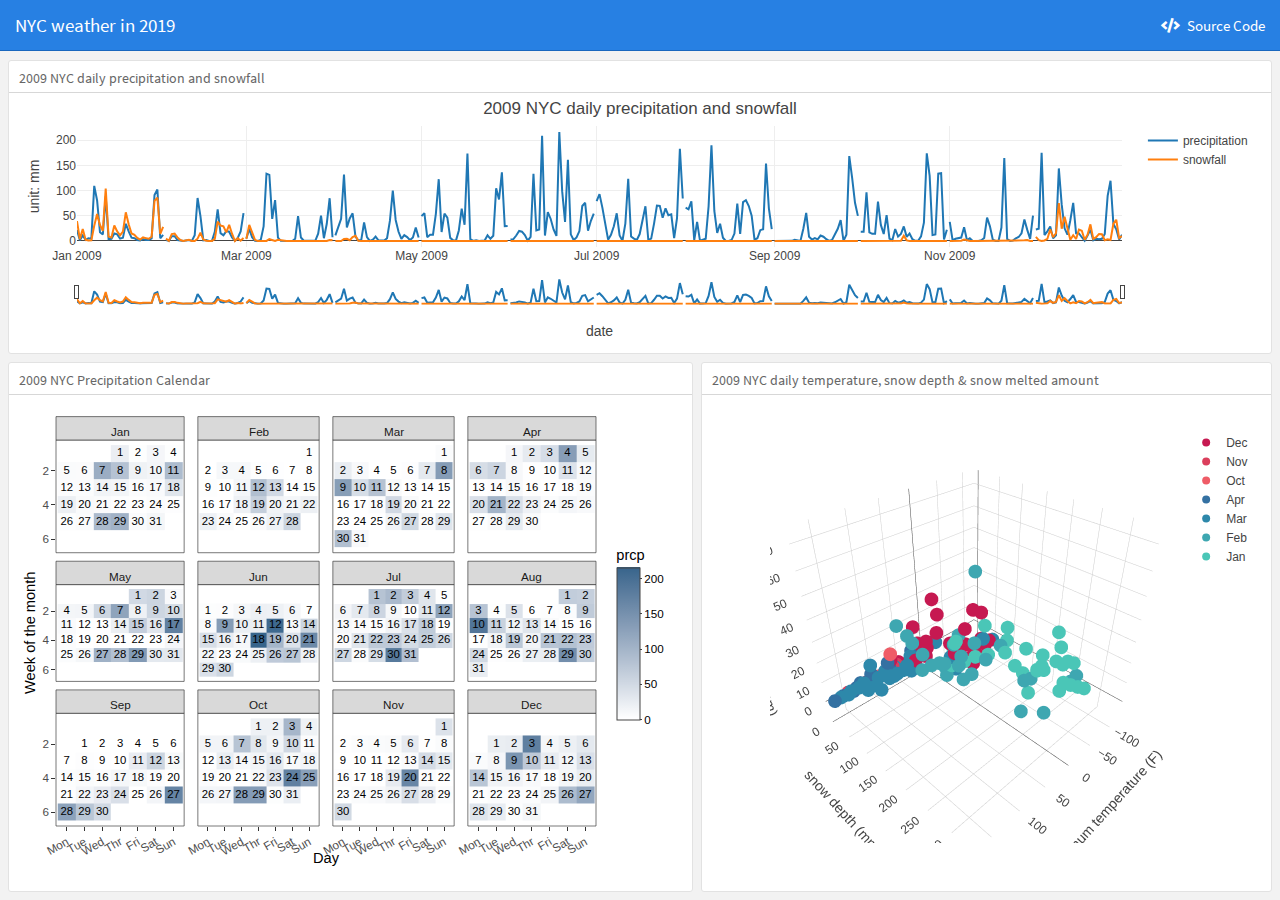
==== commit 47448ecf: "dashboard style modified." ====
--- a/dashboard.html
+++ b/dashboard.html
@@ -2645,8 +2645,8 @@
 <div class="knitr-options" data-fig-width="576" data-fig-height="460">
 
 </div>
-<div id="htmlwidget-bf3061757fb5f85eebaf" style="width:576px;height:460.8px;" class="plotly html-widget"></div>
-<script type="application/json" data-for="htmlwidget-bf3061757fb5f85eebaf">{"x":{"visdat":{"4360565451b5":["function () ","plotlyVisDat"]},"cur_data":"4360565451b5","attrs":{"4360565451b5":{"x":{},"alpha_stroke":1,"sizes":[10,100],"spans":[1,20],"y":{},"type":"scatter","mode":"lines","name":"precipitation","inherit":true},"4360565451b5.1":{"x":{},"alpha_stroke":1,"sizes":[10,100],"spans":[1,20],"y":{},"type":"scatter","mode":"lines","name":"snowfall","inherit":true}},"layout":{"margin":{"b":40,"l":60,"t":25,"r":10},"title":"2009 NYC daily precipitation and snowfall","xaxis":{"domain":[0,1],"automargin":true,"rangeslider":{"type":"date"},"title":"date"},"yaxis":{"domain":[0,1],"automargin":true,"title":"unit: mm"},"hovermode":"closest","showlegend":true},"source":"A","config":{"modeBarButtonsToAdd":["hoverclosest","hovercompare"],"showSendToCloud":false},"data":[{"x":["2009-01-01","2009-01-02","2009-01-03","2009-01-04","2009-01-05","2009-01-06","2009-01-07","2009-01-08","2009-01-09","2009-01-10","2009-01-11","2009-01-12","2009-01-13","2009-01-14","2009-01-15","2009-01-16","2009-01-17","2009-01-18","2009-01-19","2009-01-20","2009-01-21","2009-01-22","2009-01-23","2009-01-24","2009-01-25","2009-01-26","2009-01-27","2009-01-28","2009-01-29","2009-01-30","2009-01-31",null,"2009-02-01","2009-02-02","2009-02-03","2009-02-04","2009-02-05","2009-02-06","2009-02-07","2009-02-08","2009-02-09","2009-02-10","2009-02-11","2009-02-12","2009-02-13","2009-02-14","2009-02-15","2009-02-16","2009-02-17","2009-02-18","2009-02-19","2009-02-20","2009-02-21","2009-02-22","2009-02-23","2009-02-24","2009-02-25","2009-02-26","2009-02-27","2009-02-28",null,"2009-03-01","2009-03-02","2009-03-03","2009-03-04","2009-03-05","2009-03-06","2009-03-07","2009-03-08","2009-03-09","2009-03-10","2009-03-11","2009-03-12","2009-03-13","2009-03-14","2009-03-15","2009-03-16","2009-03-17","2009-03-18","2009-03-19","2009-03-20","2009-03-21","2009-03-22","2009-03-23","2009-03-24","2009-03-25","2009-03-26","2009-03-27","2009-03-28","2009-03-29","2009-03-30","2009-03-31",null,"2009-04-01","2009-04-02","2009-04-03","2009-04-04","2009-04-05","2009-04-06","2009-04-07","2009-04-08","2009-04-09","2009-04-10","2009-04-11","2009-04-12","2009-04-13","2009-04-14","2009-04-15","2009-04-16","2009-04-17","2009-04-18","2009-04-19","2009-04-20","2009-04-21","2009-04-22","2009-04-23","2009-04-24","2009-04-25","2009-04-26","2009-04-27","2009-04-28","2009-04-29","2009-04-30",null,"2009-05-01","2009-05-02","2009-05-03","2009-05-04","2009-05-05","2009-05-06","2009-05-07","2009-05-08","2009-05-09","2009-05-10","2009-05-11","2009-05-12","2009-05-13","2009-05-14","2009-05-15","2009-05-16","2009-05-17","2009-05-18","2009-05-19","2009-05-20","2009-05-21","2009-05-22","2009-05-23","2009-05-24","2009-05-25","2009-05-26","2009-05-27","2009-05-28","2009-05-29","2009-05-30","2009-05-31",null,"2009-06-01","2009-06-02","2009-06-03","2009-06-04","2009-06-05","2009-06-06","2009-06-07","2009-06-08","2009-06-09","2009-06-10","2009-06-11","2009-06-12","2009-06-13","2009-06-14","2009-06-15","2009-06-16","2009-06-17","2009-06-18","2009-06-19","2009-06-20","2009-06-21","2009-06-22","2009-06-23","2009-06-24","2009-06-25","2009-06-26","2009-06-27","2009-06-28","2009-06-29","2009-06-30",null,"2009-07-01","2009-07-02","2009-07-03","2009-07-04","2009-07-05","2009-07-06","2009-07-07","2009-07-08","2009-07-09","2009-07-10","2009-07-11","2009-07-12","2009-07-13","2009-07-14","2009-07-15","2009-07-16","2009-07-17","2009-07-18","2009-07-19","2009-07-20","2009-07-21","2009-07-22","2009-07-23","2009-07-24","2009-07-25","2009-07-26","2009-07-27","2009-07-28","2009-07-29","2009-07-30","2009-07-31",null,"2009-08-01","2009-08-02","2009-08-03","2009-08-04","2009-08-05","2009-08-06","2009-08-07","2009-08-08","2009-08-09","2009-08-10","2009-08-11","2009-08-12","2009-08-13","2009-08-14","2009-08-15","2009-08-16","2009-08-17","2009-08-18","2009-08-19","2009-08-20","2009-08-21","2009-08-22","2009-08-23","2009-08-24","2009-08-25","2009-08-26","2009-08-27","2009-08-28","2009-08-29","2009-08-30","2009-08-31",null,"2009-09-01","2009-09-02","2009-09-03","2009-09-04","2009-09-05","2009-09-06","2009-09-07","2009-09-08","2009-09-09","2009-09-10","2009-09-11","2009-09-12","2009-09-13","2009-09-14","2009-09-15","2009-09-16","2009-09-17","2009-09-18","2009-09-19","2009-09-20","2009-09-21","2009-09-22","2009-09-23","2009-09-24","2009-09-25","2009-09-26","2009-09-27","2009-09-28","2009-09-29","2009-09-30",null,"2009-10-01","2009-10-02","2009-10-03","2009-10-04","2009-10-05","2009-10-06","2009-10-07","2009-10-08","2009-10-09","2009-10-10","2009-10-11","2009-10-12","2009-10-13","2009-10-14","2009-10-15","2009-10-16","2009-10-17","2009-10-18","2009-10-19","2009-10-20","2009-10-21","2009-10-22","2009-10-23","2009-10-24","2009-10-25","2009-10-26","2009-10-27","2009-10-28","2009-10-29","2009-10-30","2009-10-31",null,"2009-11-01","2009-11-02","2009-11-03","2009-11-04","2009-11-05","2009-11-06","2009-11-07","2009-11-08","2009-11-09","2009-11-10","2009-11-11","2009-11-12","2009-11-13","2009-11-14","2009-11-15","2009-11-16","2009-11-17","2009-11-18","2009-11-19","2009-11-20","2009-11-21","2009-11-22","2009-11-23","2009-11-24","2009-11-25","2009-11-26","2009-11-27","2009-11-28","2009-11-29","2009-11-30",null,"2009-12-01","2009-12-02","2009-12-03","2009-12-04","2009-12-05","2009-12-06","2009-12-07","2009-12-08","2009-12-09","2009-12-10","2009-12-11","2009-12-12","2009-12-13","2009-12-14","2009-12-15","2009-12-16","2009-12-17","2009-12-18","2009-12-19","2009-12-20","2009-12-21","2009-12-22","2009-12-23","2009-12-24","2009-12-25","2009-12-26","2009-12-27","2009-12-28","2009-12-29","2009-12-30","2009-12-31"],"y":[21.7272727272727,1.60919540229885,11.010752688172,1.93103448275862,5.29761904761905,4.61290322580645,109.164835164835,80.195652173913,17.1276595744681,12.6896551724138,88.7111111111111,3.54347826086957,4.22340425531915,14.741935483871,13.043956043956,4.45555555555556,6.18072289156626,34,18.9540229885057,6.59340659340659,5.5,1.96666666666667,1.16666666666667,3.75581395348837,1.98837209302326,1.89887640449438,5.01111111111111,90.9130434782609,101.989361702128,5.22826086956522,11.9885057471264,null,1.90697674418605,0.384615384615385,9.53191489361702,9.46315789473684,1.88421052631579,0.673684210526316,0,1.10112359550562,1.89473684210526,0.117021276595745,11.4526315789474,85.1212121212121,49.0761904761905,1.20618556701031,1.76595744680851,0,0,18.2315789473684,62.8247422680412,15.4848484848485,11.247311827957,19.546511627907,18.258064516129,6.7741935483871,0.175824175824176,5.85567010309278,18.6777777777778,55.1538461538462,null,4.88888888888889,23.7701149425287,7.53191489361702,0.425531914893617,0.0618556701030928,2.10526315789474,28.7065217391304,133.54347826087,131.134020618557,43.6310679611651,80.7920792079208,6.76,0.326315789473684,0,0,0,0,4.27,49.11,6.83,0.333333333333333,0.298969072164948,0.257731958762887,0,0.186274509803922,14.5148514851485,50.1666666666667,5.43564356435644,34.0505050505051,84.7676767676768,7.31067961165049,null,11.1941747572816,26.9333333333333,43.9056603773585,131.509615384615,26.5490196078431,44.6019417475728,54.7211538461538,8.43564356435644,0.833333333333333,1.67708333333333,36.6363636363636,7.44554455445545,0,2.27619047619048,8.57943925233645,1.28971962616822,0.452830188679245,0.759615384615385,5.54285714285714,40.1603773584906,99.6666666666667,41.5909090909091,18.2181818181818,4.04716981132075,11.4711538461538,7.55882352941176,1.68867924528302,6.7962962962963,26.462962962963,6.73584905660377,null,49.1121495327103,55.1869158878505,7.50943396226415,12.2358490566038,12.3761467889908,53.7452830188679,122.435185185185,17.7314814814815,54.2211538461538,46.3137254901961,6.11538461538461,1.2037037037037,0.688073394495413,20.7943925233645,64.0190476190476,32.0094339622642,173.330097087379,3.51428571428571,0,1.42056074766355,0.122641509433962,0,0.75,11.078431372549,4.31067961165049,10.3240740740741,104.296296296296,82.2056074766355,136.118181818182,29.1759259259259,29.7476635514019,null,2.85,3.5377358490566,10.7735849056604,19.803738317757,18.3076923076923,11.5445544554455,0.601941747572815,7.90384615384615,133.067307692308,20.9906542056075,22.6168224299065,208.471698113208,10.6761904761905,56.9708737864078,43.5961538461538,22.8396226415094,10,215.92380952381,98.7714285714286,37.5533980582524,161.098039215686,13.126213592233,1.82857142857143,6.96261682242991,19.625,69.2254901960784,75.6767676767677,20.26,39.95,54.3461538461538,null,78.981308411215,92.8545454545455,66.0550458715596,33.4579439252336,2.60576923076923,12.2952380952381,29.2314814814815,54.7962962962963,10.9142857142857,0.336448598130841,34.3551401869159,123.401869158879,8.93333333333333,4.57547169811321,2.06542056074766,13.6635514018692,38.8190476190476,68.7864077669903,2.19047619047619,4.62264150943396,34.4537037037037,70.0560747663551,69.6168224299065,46.0092592592593,64.6634615384615,50.8867924528302,52.6296296296296,5.74545454545455,45.0818181818182,182.935185185185,84.1,null,65.9038461538462,62.8317757009346,78.4528301886792,1.75229357798165,37.7657657657658,0.318181818181818,2.26605504587156,4.32110091743119,68.6481481481482,189.7,59.4220183486239,15.8035714285714,34.2232142857143,6.32142857142857,0.027027027027027,0,1.79464285714286,14.5585585585586,74.2545454545455,13.7321428571429,77.009009009009,80.811320754717,69.196261682243,50.0810810810811,2.50877192982456,5.38938053097345,21.3577981651376,23.3482142857143,153.477064220183,64.7522935779816,23.3873873873874,null,0,0,0.542056074766355,0,0.0495049504950495,0.214285714285714,0.156862745098039,2.43564356435644,0.660377358490566,0.152380952380952,24.1078431372549,55.4313725490196,8.14705882352941,2.77570093457944,5.67592592592593,3.10576923076923,10.6822429906542,8.36448598130841,3.46153846153846,0.0761904761904762,1.95283018867925,12.3333333333333,24.037037037037,41.4259259259259,0.0833333333333333,12.5142857142857,168.165048543689,125.180952380952,75.7452830188679,49.7019230769231,null,18.3240740740741,18.1743119266055,96.5229357798165,17.2201834862385,14.1531531531532,14.2181818181818,78.1730769230769,31.7809523809524,13.7102803738318,51.1346153846154,4.70093457943925,1.26851851851852,23.6759259259259,8.74545454545455,13.9908256880734,28.7727272727273,8.07920792079208,14.61,3.45283018867925,0.358490566037736,0.44954128440367,9.07339449541284,36.1441441441441,173.844036697248,128.908256880734,11.5700934579439,12.7289719626168,133.351851851852,134.211009174312,3.02830188679245,22.2307692307692,null,37.9619047619048,1.04672897196262,4.32075471698113,5.64485981308411,6.71028037383178,27.1509433962264,1.58252427184466,5.25742574257426,0.0555555555555556,0,0,1.5,5.99082568807339,46.4339622641509,28.9439252336449,2.53211009174312,0.0560747663551402,0.073394495412844,26.6727272727273,164.633027522936,3.76851851851852,0.111111111111111,0.588785046728972,5.23148148148148,7.8348623853211,15.2427184466019,42.5142857142857,21.9238095238095,3.89320388349515,50,null,22.6415094339623,24.2755102040816,174.673469387755,11.7788461538462,18.980198019802,28.5841584158416,5.38636363636364,11.1546391752577,143.811881188119,72,25.0537634408602,12.4204545454545,41.1234567901235,75.6352941176471,15.3139534883721,14.969387755102,7.36458333333333,0.536842105263158,10.5,22.4186046511628,1.43820224719101,4.09782608695652,3.29032258064516,4.32954545454545,13.9113924050633,89.4285714285714,119.329268292683,33.9120879120879,23.2916666666667,2.96808510638298,12.1157894736842],"type":"scatter","mode":"lines","name":"precipitation","marker":{"color":"rgba(31,119,180,1)","line":{"color":"rgba(31,119,180,1)"}},"error_y":{"color":"rgba(31,119,180,1)"},"error_x":{"color":"rgba(31,119,180,1)"},"line":{"color":"rgba(31,119,180,1)"},"xaxis":"x","yaxis":"y","frame":null},{"x":["2009-01-01","2009-01-02","2009-01-03","2009-01-04","2009-01-05","2009-01-06","2009-01-07","2009-01-08","2009-01-09","2009-01-10","2009-01-11","2009-01-12","2009-01-13","2009-01-14","2009-01-15","2009-01-16","2009-01-17","2009-01-18","2009-01-19","2009-01-20","2009-01-21","2009-01-22","2009-01-23","2009-01-24","2009-01-25","2009-01-26","2009-01-27","2009-01-28","2009-01-29","2009-01-30","2009-01-31",null,"2009-02-01","2009-02-02","2009-02-03","2009-02-04","2009-02-05","2009-02-06","2009-02-07","2009-02-08","2009-02-09","2009-02-10","2009-02-11","2009-02-12","2009-02-13","2009-02-14","2009-02-15","2009-02-16","2009-02-17","2009-02-18","2009-02-19","2009-02-20","2009-02-21","2009-02-22","2009-02-23","2009-02-24","2009-02-25","2009-02-26","2009-02-27","2009-02-28",null,"2009-03-01","2009-03-02","2009-03-03","2009-03-04","2009-03-05","2009-03-06","2009-03-07","2009-03-08","2009-03-09","2009-03-10","2009-03-11","2009-03-12","2009-03-13","2009-03-14","2009-03-15","2009-03-16","2009-03-17","2009-03-18","2009-03-19","2009-03-20","2009-03-21","2009-03-22","2009-03-23","2009-03-24","2009-03-25","2009-03-26","2009-03-27","2009-03-28","2009-03-29","2009-03-30","2009-03-31",null,"2009-04-01","2009-04-02","2009-04-03","2009-04-04","2009-04-05","2009-04-06","2009-04-07","2009-04-08","2009-04-09","2009-04-10","2009-04-11","2009-04-12","2009-04-13","2009-04-14","2009-04-15","2009-04-16","2009-04-17","2009-04-18","2009-04-19","2009-04-20","2009-04-21","2009-04-22","2009-04-23","2009-04-24","2009-04-25","2009-04-26","2009-04-27","2009-04-28","2009-04-29","2009-04-30",null,"2009-05-01","2009-05-02","2009-05-03","2009-05-04","2009-05-05","2009-05-06","2009-05-07","2009-05-08","2009-05-09","2009-05-10","2009-05-11","2009-05-12","2009-05-13","2009-05-14","2009-05-15","2009-05-16","2009-05-17","2009-05-18","2009-05-19","2009-05-20","2009-05-21","2009-05-22","2009-05-23","2009-05-24","2009-05-25","2009-05-26","2009-05-27","2009-05-28","2009-05-29","2009-05-30","2009-05-31",null,"2009-06-01","2009-06-02","2009-06-03","2009-06-04","2009-06-05","2009-06-06","2009-06-07","2009-06-08","2009-06-09","2009-06-10","2009-06-11","2009-06-12","2009-06-13","2009-06-14","2009-06-15","2009-06-16","2009-06-17","2009-06-18","2009-06-19","2009-06-20","2009-06-21","2009-06-22","2009-06-23","2009-06-24","2009-06-25","2009-06-26","2009-06-27","2009-06-28","2009-06-29","2009-06-30",null,"2009-07-01","2009-07-02","2009-07-03","2009-07-04","2009-07-05","2009-07-06","2009-07-07","2009-07-08","2009-07-09","2009-07-10","2009-07-11","2009-07-12","2009-07-13","2009-07-14","2009-07-15","2009-07-16","2009-07-17","2009-07-18","2009-07-19","2009-07-20","2009-07-21","2009-07-22","2009-07-23","2009-07-24","2009-07-25","2009-07-26","2009-07-27","2009-07-28","2009-07-29","2009-07-30","2009-07-31",null,"2009-08-01","2009-08-02","2009-08-03","2009-08-04","2009-08-05","2009-08-06","2009-08-07","2009-08-08","2009-08-09","2009-08-10","2009-08-11","2009-08-12","2009-08-13","2009-08-14","2009-08-15","2009-08-16","2009-08-17","2009-08-18","2009-08-19","2009-08-20","2009-08-21","2009-08-22","2009-08-23","2009-08-24","2009-08-25","2009-08-26","2009-08-27","2009-08-28","2009-08-29","2009-08-30","2009-08-31",null,"2009-09-01","2009-09-02","2009-09-03","2009-09-04","2009-09-05","2009-09-06","2009-09-07","2009-09-08","2009-09-09","2009-09-10","2009-09-11","2009-09-12","2009-09-13","2009-09-14","2009-09-15","2009-09-16","2009-09-17","2009-09-18","2009-09-19","2009-09-20","2009-09-21","2009-09-22","2009-09-23","2009-09-24","2009-09-25","2009-09-26","2009-09-27","2009-09-28","2009-09-29","2009-09-30",null,"2009-10-01","2009-10-02","2009-10-03","2009-10-04","2009-10-05","2009-10-06","2009-10-07","2009-10-08","2009-10-09","2009-10-10","2009-10-11","2009-10-12","2009-10-13","2009-10-14","2009-10-15","2009-10-16","2009-10-17","2009-10-18","2009-10-19","2009-10-20","2009-10-21","2009-10-22","2009-10-23","2009-10-24","2009-10-25","2009-10-26","2009-10-27","2009-10-28","2009-10-29","2009-10-30","2009-10-31",null,"2009-11-01","2009-11-02","2009-11-03","2009-11-04","2009-11-05","2009-11-06","2009-11-07","2009-11-08","2009-11-09","2009-11-10","2009-11-11","2009-11-12","2009-11-13","2009-11-14","2009-11-15","2009-11-16","2009-11-17","2009-11-18","2009-11-19","2009-11-20","2009-11-21","2009-11-22","2009-11-23","2009-11-24","2009-11-25","2009-11-26","2009-11-27","2009-11-28","2009-11-29","2009-11-30",null,"2009-12-01","2009-12-02","2009-12-03","2009-12-04","2009-12-05","2009-12-06","2009-12-07","2009-12-08","2009-12-09","2009-12-10","2009-12-11","2009-12-12","2009-12-13","2009-12-14","2009-12-15","2009-12-16","2009-12-17","2009-12-18","2009-12-19","2009-12-20","2009-12-21","2009-12-22","2009-12-23","2009-12-24","2009-12-25","2009-12-26","2009-12-27","2009-12-28","2009-12-29","2009-12-30","2009-12-31"],"y":[39.3863636363636,3.62068965517241,23.6774193548387,2.26436781609195,1.11904761904762,1.48387096774194,30.1868131868132,53.4021739130435,31.5531914893617,19.8850574712644,103.822222222222,8.66304347826087,6.86170212765957,30.505376344086,18.8241758241758,11.0888888888889,18.4819277108434,56.7023809523809,33.1954022988506,14.8351648351648,12.0434782608696,6.03333333333333,2.84444444444444,7.02325581395349,5.63953488372093,4.31460674157303,8.2,79.3260869565217,86.0106382978723,13.8478260869565,27.8735632183908,null,4.6046511627907,0.0549450549450549,13.6595744680851,14.5157894736842,7.07368421052632,1.77894736842105,0,0.51685393258427,2.2,0,0,4.52525252525253,16.4095238095238,2.83505154639175,0.468085106382979,0.117021276595745,0.114583333333333,3.91578947368421,38.4639175257732,30.6060606060606,29.0645161290323,17.1395348837209,31.8924731182796,14.2903225806452,0.032967032967033,5.43298969072165,0.4,5.8021978021978,null,4.16666666666667,31.8735632183908,17.1595744680851,2.03191489361702,0.0515463917525773,0.136842105263158,0,0,3.51546391752577,2.25242718446602,0,2.25,1.08421052631579,0,0,0,0,0,0.24,1.34,0.252525252525253,0.556701030927835,0.309278350515464,0,0,0,0,0.247524752475248,0,1.85858585858586,1.3495145631068,null,0,0,0,4.05769230769231,4.12745098039216,1.35922330097087,7.51923076923077,10.1881188118812,0.395833333333333,0,0,0,0,0,0,0,0,0,0,0,0,0,0.8,0,0,0,0,0,0,0,null,0,0,0,0,0,0,0,0,0,0,0,0,0,0,0,0,0,0,0,0,0,0,0,0,0,0,0,0,0,0,0,null,0,0,0,0,0,0,0,0,0,0,0,0,0,0,0,0,0,0,0,0,0,0,0,0,0,0,0,0,0,0,null,0,0,0,0,0,0,0,0,0,0,0,0,0,0,0,0,0,0,0,0,0,0,0,0,0,0,0,0,0,0,0,null,0,0,0,0,0,0,0,0,0,0,0,0,0,0,0,0,0,0,0,0,0,0,0,0,0,0,0,0,0,0,0,null,0,0,0,0,0,0,0,0,0,0,0,0,0,0,0,0,0,0,0,0,0,0,0,0,0,0,0,0,0,0,null,0,0,0,0,0,0,0,0,0,0,0,0,1.31481481481481,0.0454545454545455,0.486238532110092,10.3909090909091,1.11881188118812,0,0,0,0,0,0,0,0,0,0,0,0,0,0,null,0,0,0,0,0.485981308411215,2.69811320754717,0.912621359223301,0,0,0,0,0,0,0,0,0,0,0,0,0,0,0,0,0,0,0,1.19047619047619,1.62857142857143,0,0.125,null,8.11320754716981,1.57142857142857,0,0.903846153846154,4.02970297029703,22.9306930693069,7.55681818181818,15.2783505154639,74.9405940594059,24.2577319587629,48.1075268817204,23.2159090909091,2.48148148148148,11.3764705882353,3.84883720930233,22.3673469387755,20.3125,2.35789473684211,12.5,32.9186046511628,4.06741573033708,7.56521739130435,13.8709677419355,13.3636363636364,1.54430379746835,3.35064935064935,1.81707317073171,34.0769230769231,41.9895833333333,5.71276595744681,9.92631578947368],"type":"scatter","mode":"lines","name":"snowfall","marker":{"color":"rgba(255,127,14,1)","line":{"color":"rgba(255,127,14,1)"}},"error_y":{"color":"rgba(255,127,14,1)"},"error_x":{"color":"rgba(255,127,14,1)"},"line":{"color":"rgba(255,127,14,1)"},"xaxis":"x","yaxis":"y","frame":null}],"highlight":{"on":"plotly_click","persistent":false,"dynamic":false,"selectize":false,"opacityDim":0.2,"selected":{"opacity":1},"debounce":0},"shinyEvents":["plotly_hover","plotly_click","plotly_selected","plotly_relayout","plotly_brushed","plotly_brushing","plotly_clickannotation","plotly_doubleclick","plotly_deselect","plotly_afterplot","plotly_sunburstclick"],"base_url":"https://plot.ly"},"evals":[],"jsHooks":[]}</script>
+<div id="htmlwidget-c36a571e9edede77cf89" style="width:576px;height:460.8px;" class="plotly html-widget"></div>
+<script type="application/json" data-for="htmlwidget-c36a571e9edede77cf89">{"x":{"visdat":{"78304db15f8c":["function () ","plotlyVisDat"]},"cur_data":"78304db15f8c","attrs":{"78304db15f8c":{"x":{},"alpha_stroke":1,"sizes":[10,100],"spans":[1,20],"y":{},"type":"scatter","mode":"lines","name":"precipitation","inherit":true},"78304db15f8c.1":{"x":{},"alpha_stroke":1,"sizes":[10,100],"spans":[1,20],"y":{},"type":"scatter","mode":"lines","name":"snowfall","inherit":true}},"layout":{"margin":{"b":40,"l":60,"t":25,"r":10},"title":"2009 NYC daily precipitation and snowfall","xaxis":{"domain":[0,1],"automargin":true,"rangeslider":{"type":"date"},"title":"date"},"yaxis":{"domain":[0,1],"automargin":true,"title":"unit: mm"},"hovermode":"closest","showlegend":true},"source":"A","config":{"modeBarButtonsToAdd":["hoverclosest","hovercompare"],"showSendToCloud":false},"data":[{"x":["2009-01-01","2009-01-02","2009-01-03","2009-01-04","2009-01-05","2009-01-06","2009-01-07","2009-01-08","2009-01-09","2009-01-10","2009-01-11","2009-01-12","2009-01-13","2009-01-14","2009-01-15","2009-01-16","2009-01-17","2009-01-18","2009-01-19","2009-01-20","2009-01-21","2009-01-22","2009-01-23","2009-01-24","2009-01-25","2009-01-26","2009-01-27","2009-01-28","2009-01-29","2009-01-30","2009-01-31",null,"2009-02-01","2009-02-02","2009-02-03","2009-02-04","2009-02-05","2009-02-06","2009-02-07","2009-02-08","2009-02-09","2009-02-10","2009-02-11","2009-02-12","2009-02-13","2009-02-14","2009-02-15","2009-02-16","2009-02-17","2009-02-18","2009-02-19","2009-02-20","2009-02-21","2009-02-22","2009-02-23","2009-02-24","2009-02-25","2009-02-26","2009-02-27","2009-02-28",null,"2009-03-01","2009-03-02","2009-03-03","2009-03-04","2009-03-05","2009-03-06","2009-03-07","2009-03-08","2009-03-09","2009-03-10","2009-03-11","2009-03-12","2009-03-13","2009-03-14","2009-03-15","2009-03-16","2009-03-17","2009-03-18","2009-03-19","2009-03-20","2009-03-21","2009-03-22","2009-03-23","2009-03-24","2009-03-25","2009-03-26","2009-03-27","2009-03-28","2009-03-29","2009-03-30","2009-03-31",null,"2009-04-01","2009-04-02","2009-04-03","2009-04-04","2009-04-05","2009-04-06","2009-04-07","2009-04-08","2009-04-09","2009-04-10","2009-04-11","2009-04-12","2009-04-13","2009-04-14","2009-04-15","2009-04-16","2009-04-17","2009-04-18","2009-04-19","2009-04-20","2009-04-21","2009-04-22","2009-04-23","2009-04-24","2009-04-25","2009-04-26","2009-04-27","2009-04-28","2009-04-29","2009-04-30",null,"2009-05-01","2009-05-02","2009-05-03","2009-05-04","2009-05-05","2009-05-06","2009-05-07","2009-05-08","2009-05-09","2009-05-10","2009-05-11","2009-05-12","2009-05-13","2009-05-14","2009-05-15","2009-05-16","2009-05-17","2009-05-18","2009-05-19","2009-05-20","2009-05-21","2009-05-22","2009-05-23","2009-05-24","2009-05-25","2009-05-26","2009-05-27","2009-05-28","2009-05-29","2009-05-30","2009-05-31",null,"2009-06-01","2009-06-02","2009-06-03","2009-06-04","2009-06-05","2009-06-06","2009-06-07","2009-06-08","2009-06-09","2009-06-10","2009-06-11","2009-06-12","2009-06-13","2009-06-14","2009-06-15","2009-06-16","2009-06-17","2009-06-18","2009-06-19","2009-06-20","2009-06-21","2009-06-22","2009-06-23","2009-06-24","2009-06-25","2009-06-26","2009-06-27","2009-06-28","2009-06-29","2009-06-30",null,"2009-07-01","2009-07-02","2009-07-03","2009-07-04","2009-07-05","2009-07-06","2009-07-07","2009-07-08","2009-07-09","2009-07-10","2009-07-11","2009-07-12","2009-07-13","2009-07-14","2009-07-15","2009-07-16","2009-07-17","2009-07-18","2009-07-19","2009-07-20","2009-07-21","2009-07-22","2009-07-23","2009-07-24","2009-07-25","2009-07-26","2009-07-27","2009-07-28","2009-07-29","2009-07-30","2009-07-31",null,"2009-08-01","2009-08-02","2009-08-03","2009-08-04","2009-08-05","2009-08-06","2009-08-07","2009-08-08","2009-08-09","2009-08-10","2009-08-11","2009-08-12","2009-08-13","2009-08-14","2009-08-15","2009-08-16","2009-08-17","2009-08-18","2009-08-19","2009-08-20","2009-08-21","2009-08-22","2009-08-23","2009-08-24","2009-08-25","2009-08-26","2009-08-27","2009-08-28","2009-08-29","2009-08-30","2009-08-31",null,"2009-09-01","2009-09-02","2009-09-03","2009-09-04","2009-09-05","2009-09-06","2009-09-07","2009-09-08","2009-09-09","2009-09-10","2009-09-11","2009-09-12","2009-09-13","2009-09-14","2009-09-15","2009-09-16","2009-09-17","2009-09-18","2009-09-19","2009-09-20","2009-09-21","2009-09-22","2009-09-23","2009-09-24","2009-09-25","2009-09-26","2009-09-27","2009-09-28","2009-09-29","2009-09-30",null,"2009-10-01","2009-10-02","2009-10-03","2009-10-04","2009-10-05","2009-10-06","2009-10-07","2009-10-08","2009-10-09","2009-10-10","2009-10-11","2009-10-12","2009-10-13","2009-10-14","2009-10-15","2009-10-16","2009-10-17","2009-10-18","2009-10-19","2009-10-20","2009-10-21","2009-10-22","2009-10-23","2009-10-24","2009-10-25","2009-10-26","2009-10-27","2009-10-28","2009-10-29","2009-10-30","2009-10-31",null,"2009-11-01","2009-11-02","2009-11-03","2009-11-04","2009-11-05","2009-11-06","2009-11-07","2009-11-08","2009-11-09","2009-11-10","2009-11-11","2009-11-12","2009-11-13","2009-11-14","2009-11-15","2009-11-16","2009-11-17","2009-11-18","2009-11-19","2009-11-20","2009-11-21","2009-11-22","2009-11-23","2009-11-24","2009-11-25","2009-11-26","2009-11-27","2009-11-28","2009-11-29","2009-11-30",null,"2009-12-01","2009-12-02","2009-12-03","2009-12-04","2009-12-05","2009-12-06","2009-12-07","2009-12-08","2009-12-09","2009-12-10","2009-12-11","2009-12-12","2009-12-13","2009-12-14","2009-12-15","2009-12-16","2009-12-17","2009-12-18","2009-12-19","2009-12-20","2009-12-21","2009-12-22","2009-12-23","2009-12-24","2009-12-25","2009-12-26","2009-12-27","2009-12-28","2009-12-29","2009-12-30","2009-12-31"],"y":[21.7272727272727,1.60919540229885,11.010752688172,1.93103448275862,5.29761904761905,4.61290322580645,109.164835164835,80.195652173913,17.1276595744681,12.6896551724138,88.7111111111111,3.54347826086957,4.22340425531915,14.741935483871,13.043956043956,4.45555555555556,6.18072289156626,34,18.9540229885057,6.59340659340659,5.5,1.96666666666667,1.16666666666667,3.75581395348837,1.98837209302326,1.89887640449438,5.01111111111111,90.9130434782609,101.989361702128,5.22826086956522,11.9885057471264,null,1.90697674418605,0.384615384615385,9.53191489361702,9.46315789473684,1.88421052631579,0.673684210526316,0,1.10112359550562,1.89473684210526,0.117021276595745,11.4526315789474,85.1212121212121,49.0761904761905,1.20618556701031,1.76595744680851,0,0,18.2315789473684,62.8247422680412,15.4848484848485,11.247311827957,19.546511627907,18.258064516129,6.7741935483871,0.175824175824176,5.85567010309278,18.6777777777778,55.1538461538462,null,4.88888888888889,23.7701149425287,7.53191489361702,0.425531914893617,0.0618556701030928,2.10526315789474,28.7065217391304,133.54347826087,131.134020618557,43.6310679611651,80.7920792079208,6.76,0.326315789473684,0,0,0,0,4.27,49.11,6.83,0.333333333333333,0.298969072164948,0.257731958762887,0,0.186274509803922,14.5148514851485,50.1666666666667,5.43564356435644,34.0505050505051,84.7676767676768,7.31067961165049,null,11.1941747572816,26.9333333333333,43.9056603773585,131.509615384615,26.5490196078431,44.6019417475728,54.7211538461538,8.43564356435644,0.833333333333333,1.67708333333333,36.6363636363636,7.44554455445545,0,2.27619047619048,8.57943925233645,1.28971962616822,0.452830188679245,0.759615384615385,5.54285714285714,40.1603773584906,99.6666666666667,41.5909090909091,18.2181818181818,4.04716981132075,11.4711538461538,7.55882352941176,1.68867924528302,6.7962962962963,26.462962962963,6.73584905660377,null,49.1121495327103,55.1869158878505,7.50943396226415,12.2358490566038,12.3761467889908,53.7452830188679,122.435185185185,17.7314814814815,54.2211538461538,46.3137254901961,6.11538461538461,1.2037037037037,0.688073394495413,20.7943925233645,64.0190476190476,32.0094339622642,173.330097087379,3.51428571428571,0,1.42056074766355,0.122641509433962,0,0.75,11.078431372549,4.31067961165049,10.3240740740741,104.296296296296,82.2056074766355,136.118181818182,29.1759259259259,29.7476635514019,null,2.85,3.5377358490566,10.7735849056604,19.803738317757,18.3076923076923,11.5445544554455,0.601941747572815,7.90384615384615,133.067307692308,20.9906542056075,22.6168224299065,208.471698113208,10.6761904761905,56.9708737864078,43.5961538461538,22.8396226415094,10,215.92380952381,98.7714285714286,37.5533980582524,161.098039215686,13.126213592233,1.82857142857143,6.96261682242991,19.625,69.2254901960784,75.6767676767677,20.26,39.95,54.3461538461538,null,78.981308411215,92.8545454545455,66.0550458715596,33.4579439252336,2.60576923076923,12.2952380952381,29.2314814814815,54.7962962962963,10.9142857142857,0.336448598130841,34.3551401869159,123.401869158879,8.93333333333333,4.57547169811321,2.06542056074766,13.6635514018692,38.8190476190476,68.7864077669903,2.19047619047619,4.62264150943396,34.4537037037037,70.0560747663551,69.6168224299065,46.0092592592593,64.6634615384615,50.8867924528302,52.6296296296296,5.74545454545455,45.0818181818182,182.935185185185,84.1,null,65.9038461538462,62.8317757009346,78.4528301886792,1.75229357798165,37.7657657657658,0.318181818181818,2.26605504587156,4.32110091743119,68.6481481481482,189.7,59.4220183486239,15.8035714285714,34.2232142857143,6.32142857142857,0.027027027027027,0,1.79464285714286,14.5585585585586,74.2545454545455,13.7321428571429,77.009009009009,80.811320754717,69.196261682243,50.0810810810811,2.50877192982456,5.38938053097345,21.3577981651376,23.3482142857143,153.477064220183,64.7522935779816,23.3873873873874,null,0,0,0.542056074766355,0,0.0495049504950495,0.214285714285714,0.156862745098039,2.43564356435644,0.660377358490566,0.152380952380952,24.1078431372549,55.4313725490196,8.14705882352941,2.77570093457944,5.67592592592593,3.10576923076923,10.6822429906542,8.36448598130841,3.46153846153846,0.0761904761904762,1.95283018867925,12.3333333333333,24.037037037037,41.4259259259259,0.0833333333333333,12.5142857142857,168.165048543689,125.180952380952,75.7452830188679,49.7019230769231,null,18.3240740740741,18.1743119266055,96.5229357798165,17.2201834862385,14.1531531531532,14.2181818181818,78.1730769230769,31.7809523809524,13.7102803738318,51.1346153846154,4.70093457943925,1.26851851851852,23.6759259259259,8.74545454545455,13.9908256880734,28.7727272727273,8.07920792079208,14.61,3.45283018867925,0.358490566037736,0.44954128440367,9.07339449541284,36.1441441441441,173.844036697248,128.908256880734,11.5700934579439,12.7289719626168,133.351851851852,134.211009174312,3.02830188679245,22.2307692307692,null,37.9619047619048,1.04672897196262,4.32075471698113,5.64485981308411,6.71028037383178,27.1509433962264,1.58252427184466,5.25742574257426,0.0555555555555556,0,0,1.5,5.99082568807339,46.4339622641509,28.9439252336449,2.53211009174312,0.0560747663551402,0.073394495412844,26.6727272727273,164.633027522936,3.76851851851852,0.111111111111111,0.588785046728972,5.23148148148148,7.8348623853211,15.2427184466019,42.5142857142857,21.9238095238095,3.89320388349515,50,null,22.6415094339623,24.2755102040816,174.673469387755,11.7788461538462,18.980198019802,28.5841584158416,5.38636363636364,11.1546391752577,143.811881188119,72,25.0537634408602,12.4204545454545,41.1234567901235,75.6352941176471,15.3139534883721,14.969387755102,7.36458333333333,0.536842105263158,10.5,22.4186046511628,1.43820224719101,4.09782608695652,3.29032258064516,4.32954545454545,13.9113924050633,89.4285714285714,119.329268292683,33.9120879120879,23.2916666666667,2.96808510638298,12.1157894736842],"type":"scatter","mode":"lines","name":"precipitation","marker":{"color":"rgba(31,119,180,1)","line":{"color":"rgba(31,119,180,1)"}},"error_y":{"color":"rgba(31,119,180,1)"},"error_x":{"color":"rgba(31,119,180,1)"},"line":{"color":"rgba(31,119,180,1)"},"xaxis":"x","yaxis":"y","frame":null},{"x":["2009-01-01","2009-01-02","2009-01-03","2009-01-04","2009-01-05","2009-01-06","2009-01-07","2009-01-08","2009-01-09","2009-01-10","2009-01-11","2009-01-12","2009-01-13","2009-01-14","2009-01-15","2009-01-16","2009-01-17","2009-01-18","2009-01-19","2009-01-20","2009-01-21","2009-01-22","2009-01-23","2009-01-24","2009-01-25","2009-01-26","2009-01-27","2009-01-28","2009-01-29","2009-01-30","2009-01-31",null,"2009-02-01","2009-02-02","2009-02-03","2009-02-04","2009-02-05","2009-02-06","2009-02-07","2009-02-08","2009-02-09","2009-02-10","2009-02-11","2009-02-12","2009-02-13","2009-02-14","2009-02-15","2009-02-16","2009-02-17","2009-02-18","2009-02-19","2009-02-20","2009-02-21","2009-02-22","2009-02-23","2009-02-24","2009-02-25","2009-02-26","2009-02-27","2009-02-28",null,"2009-03-01","2009-03-02","2009-03-03","2009-03-04","2009-03-05","2009-03-06","2009-03-07","2009-03-08","2009-03-09","2009-03-10","2009-03-11","2009-03-12","2009-03-13","2009-03-14","2009-03-15","2009-03-16","2009-03-17","2009-03-18","2009-03-19","2009-03-20","2009-03-21","2009-03-22","2009-03-23","2009-03-24","2009-03-25","2009-03-26","2009-03-27","2009-03-28","2009-03-29","2009-03-30","2009-03-31",null,"2009-04-01","2009-04-02","2009-04-03","2009-04-04","2009-04-05","2009-04-06","2009-04-07","2009-04-08","2009-04-09","2009-04-10","2009-04-11","2009-04-12","2009-04-13","2009-04-14","2009-04-15","2009-04-16","2009-04-17","2009-04-18","2009-04-19","2009-04-20","2009-04-21","2009-04-22","2009-04-23","2009-04-24","2009-04-25","2009-04-26","2009-04-27","2009-04-28","2009-04-29","2009-04-30",null,"2009-05-01","2009-05-02","2009-05-03","2009-05-04","2009-05-05","2009-05-06","2009-05-07","2009-05-08","2009-05-09","2009-05-10","2009-05-11","2009-05-12","2009-05-13","2009-05-14","2009-05-15","2009-05-16","2009-05-17","2009-05-18","2009-05-19","2009-05-20","2009-05-21","2009-05-22","2009-05-23","2009-05-24","2009-05-25","2009-05-26","2009-05-27","2009-05-28","2009-05-29","2009-05-30","2009-05-31",null,"2009-06-01","2009-06-02","2009-06-03","2009-06-04","2009-06-05","2009-06-06","2009-06-07","2009-06-08","2009-06-09","2009-06-10","2009-06-11","2009-06-12","2009-06-13","2009-06-14","2009-06-15","2009-06-16","2009-06-17","2009-06-18","2009-06-19","2009-06-20","2009-06-21","2009-06-22","2009-06-23","2009-06-24","2009-06-25","2009-06-26","2009-06-27","2009-06-28","2009-06-29","2009-06-30",null,"2009-07-01","2009-07-02","2009-07-03","2009-07-04","2009-07-05","2009-07-06","2009-07-07","2009-07-08","2009-07-09","2009-07-10","2009-07-11","2009-07-12","2009-07-13","2009-07-14","2009-07-15","2009-07-16","2009-07-17","2009-07-18","2009-07-19","2009-07-20","2009-07-21","2009-07-22","2009-07-23","2009-07-24","2009-07-25","2009-07-26","2009-07-27","2009-07-28","2009-07-29","2009-07-30","2009-07-31",null,"2009-08-01","2009-08-02","2009-08-03","2009-08-04","2009-08-05","2009-08-06","2009-08-07","2009-08-08","2009-08-09","2009-08-10","2009-08-11","2009-08-12","2009-08-13","2009-08-14","2009-08-15","2009-08-16","2009-08-17","2009-08-18","2009-08-19","2009-08-20","2009-08-21","2009-08-22","2009-08-23","2009-08-24","2009-08-25","2009-08-26","2009-08-27","2009-08-28","2009-08-29","2009-08-30","2009-08-31",null,"2009-09-01","2009-09-02","2009-09-03","2009-09-04","2009-09-05","2009-09-06","2009-09-07","2009-09-08","2009-09-09","2009-09-10","2009-09-11","2009-09-12","2009-09-13","2009-09-14","2009-09-15","2009-09-16","2009-09-17","2009-09-18","2009-09-19","2009-09-20","2009-09-21","2009-09-22","2009-09-23","2009-09-24","2009-09-25","2009-09-26","2009-09-27","2009-09-28","2009-09-29","2009-09-30",null,"2009-10-01","2009-10-02","2009-10-03","2009-10-04","2009-10-05","2009-10-06","2009-10-07","2009-10-08","2009-10-09","2009-10-10","2009-10-11","2009-10-12","2009-10-13","2009-10-14","2009-10-15","2009-10-16","2009-10-17","2009-10-18","2009-10-19","2009-10-20","2009-10-21","2009-10-22","2009-10-23","2009-10-24","2009-10-25","2009-10-26","2009-10-27","2009-10-28","2009-10-29","2009-10-30","2009-10-31",null,"2009-11-01","2009-11-02","2009-11-03","2009-11-04","2009-11-05","2009-11-06","2009-11-07","2009-11-08","2009-11-09","2009-11-10","2009-11-11","2009-11-12","2009-11-13","2009-11-14","2009-11-15","2009-11-16","2009-11-17","2009-11-18","2009-11-19","2009-11-20","2009-11-21","2009-11-22","2009-11-23","2009-11-24","2009-11-25","2009-11-26","2009-11-27","2009-11-28","2009-11-29","2009-11-30",null,"2009-12-01","2009-12-02","2009-12-03","2009-12-04","2009-12-05","2009-12-06","2009-12-07","2009-12-08","2009-12-09","2009-12-10","2009-12-11","2009-12-12","2009-12-13","2009-12-14","2009-12-15","2009-12-16","2009-12-17","2009-12-18","2009-12-19","2009-12-20","2009-12-21","2009-12-22","2009-12-23","2009-12-24","2009-12-25","2009-12-26","2009-12-27","2009-12-28","2009-12-29","2009-12-30","2009-12-31"],"y":[39.3863636363636,3.62068965517241,23.6774193548387,2.26436781609195,1.11904761904762,1.48387096774194,30.1868131868132,53.4021739130435,31.5531914893617,19.8850574712644,103.822222222222,8.66304347826087,6.86170212765957,30.505376344086,18.8241758241758,11.0888888888889,18.4819277108434,56.7023809523809,33.1954022988506,14.8351648351648,12.0434782608696,6.03333333333333,2.84444444444444,7.02325581395349,5.63953488372093,4.31460674157303,8.2,79.3260869565217,86.0106382978723,13.8478260869565,27.8735632183908,null,4.6046511627907,0.0549450549450549,13.6595744680851,14.5157894736842,7.07368421052632,1.77894736842105,0,0.51685393258427,2.2,0,0,4.52525252525253,16.4095238095238,2.83505154639175,0.468085106382979,0.117021276595745,0.114583333333333,3.91578947368421,38.4639175257732,30.6060606060606,29.0645161290323,17.1395348837209,31.8924731182796,14.2903225806452,0.032967032967033,5.43298969072165,0.4,5.8021978021978,null,4.16666666666667,31.8735632183908,17.1595744680851,2.03191489361702,0.0515463917525773,0.136842105263158,0,0,3.51546391752577,2.25242718446602,0,2.25,1.08421052631579,0,0,0,0,0,0.24,1.34,0.252525252525253,0.556701030927835,0.309278350515464,0,0,0,0,0.247524752475248,0,1.85858585858586,1.3495145631068,null,0,0,0,4.05769230769231,4.12745098039216,1.35922330097087,7.51923076923077,10.1881188118812,0.395833333333333,0,0,0,0,0,0,0,0,0,0,0,0,0,0.8,0,0,0,0,0,0,0,null,0,0,0,0,0,0,0,0,0,0,0,0,0,0,0,0,0,0,0,0,0,0,0,0,0,0,0,0,0,0,0,null,0,0,0,0,0,0,0,0,0,0,0,0,0,0,0,0,0,0,0,0,0,0,0,0,0,0,0,0,0,0,null,0,0,0,0,0,0,0,0,0,0,0,0,0,0,0,0,0,0,0,0,0,0,0,0,0,0,0,0,0,0,0,null,0,0,0,0,0,0,0,0,0,0,0,0,0,0,0,0,0,0,0,0,0,0,0,0,0,0,0,0,0,0,0,null,0,0,0,0,0,0,0,0,0,0,0,0,0,0,0,0,0,0,0,0,0,0,0,0,0,0,0,0,0,0,null,0,0,0,0,0,0,0,0,0,0,0,0,1.31481481481481,0.0454545454545455,0.486238532110092,10.3909090909091,1.11881188118812,0,0,0,0,0,0,0,0,0,0,0,0,0,0,null,0,0,0,0,0.485981308411215,2.69811320754717,0.912621359223301,0,0,0,0,0,0,0,0,0,0,0,0,0,0,0,0,0,0,0,1.19047619047619,1.62857142857143,0,0.125,null,8.11320754716981,1.57142857142857,0,0.903846153846154,4.02970297029703,22.9306930693069,7.55681818181818,15.2783505154639,74.9405940594059,24.2577319587629,48.1075268817204,23.2159090909091,2.48148148148148,11.3764705882353,3.84883720930233,22.3673469387755,20.3125,2.35789473684211,12.5,32.9186046511628,4.06741573033708,7.56521739130435,13.8709677419355,13.3636363636364,1.54430379746835,3.35064935064935,1.81707317073171,34.0769230769231,41.9895833333333,5.71276595744681,9.92631578947368],"type":"scatter","mode":"lines","name":"snowfall","marker":{"color":"rgba(255,127,14,1)","line":{"color":"rgba(255,127,14,1)"}},"error_y":{"color":"rgba(255,127,14,1)"},"error_x":{"color":"rgba(255,127,14,1)"},"line":{"color":"rgba(255,127,14,1)"},"xaxis":"x","yaxis":"y","frame":null}],"highlight":{"on":"plotly_click","persistent":false,"dynamic":false,"selectize":false,"opacityDim":0.2,"selected":{"opacity":1},"debounce":0},"shinyEvents":["plotly_hover","plotly_click","plotly_selected","plotly_relayout","plotly_brushed","plotly_brushing","plotly_clickannotation","plotly_doubleclick","plotly_deselect","plotly_afterplot","plotly_sunburstclick"],"base_url":"https://plot.ly"},"evals":[],"jsHooks":[]}</script>
 </div>
 </div>
 <div id="row-1" class="section level2" data-height="650">
@@ -2656,16 +2656,16 @@
 <div class="knitr-options" data-fig-width="576" data-fig-height="460">
 
 </div>
-<div id="htmlwidget-13807f75198a47bcb4a2" style="width:576px;height:460.8px;" class="plotly html-widget"></div>
-<script type="application/json" data-for="htmlwidget-13807f75198a47bcb4a2">{"x":{"data":[{"x":[1,2,3,4,5,6,7],"y":[-5,-4,-3,-2,-1],"z":[[0.00677983476951401,0.0355973114906077,0.830999062850924,0.933559304176263,0.0376079915000358,0.100203913001018,null],[0.164700536770128,0.0502484440449743,0.0401241372292977,0.00740753302694727,0,0.0239739925484534,0.00760851260519778],[0.0220078879786115,0.0283036058033181,0.12569906514141,0.109976766666101,0.0304531913330055,0.0464272338561429,0.304017501314294],[0.0382502077433141,0.0319101389131264,1,0.731762275288831,0.147789477634263,0.10669614740682,0.810610454434966],[null,null,null,0.19037921055999,0.00409755778071078,0.0911504904055139,0.00707759980304589]],"text":[["weekday: Mon<br />monthweek: 5<br />prcp:   1.89887640","weekday: Tue<br />monthweek: 5<br />prcp:   5.01111111","weekday: Wed<br />monthweek: 5<br />prcp:  90.91304348","weekday: Thr<br />monthweek: 5<br />prcp: 101.98936170","weekday: Fri<br />monthweek: 5<br />prcp:   5.22826087","weekday: Sat<br />monthweek: 5<br />prcp:  11.98850575",null],["weekday: Mon<br />monthweek: 4<br />prcp:  18.95402299","weekday: Tue<br />monthweek: 4<br />prcp:   6.59340659","weekday: Wed<br />monthweek: 4<br />prcp:   5.50000000","weekday: Thr<br />monthweek: 4<br />prcp:   1.96666667","weekday: Fri<br />monthweek: 4<br />prcp:   1.16666667","weekday: Sat<br />monthweek: 4<br />prcp:   3.75581395","weekday: Sun<br />monthweek: 4<br />prcp:   1.98837209"],["weekday: Mon<br />monthweek: 3<br />prcp:   3.54347826","weekday: Tue<br />monthweek: 3<br />prcp:   4.22340426","weekday: Wed<br />monthweek: 3<br />prcp:  14.74193548","weekday: Thr<br />monthweek: 3<br />prcp:  13.04395604","weekday: Fri<br />monthweek: 3<br />prcp:   4.45555556","weekday: Sat<br />monthweek: 3<br />prcp:   6.18072289","weekday: Sun<br />monthweek: 3<br />prcp:  34.00000000"],["weekday: Mon<br />monthweek: 2<br />prcp:   5.29761905","weekday: Tue<br />monthweek: 2<br />prcp:   4.61290323","weekday: Wed<br />monthweek: 2<br />prcp: 109.16483516","weekday: Thr<br />monthweek: 2<br />prcp:  80.19565217","weekday: Fri<br />monthweek: 2<br />prcp:  17.12765957","weekday: Sat<br />monthweek: 2<br />prcp:  12.68965517","weekday: Sun<br />monthweek: 2<br />prcp:  88.71111111"],[null,null,null,"weekday: Thr<br />monthweek: 1<br />prcp:  21.72727273","weekday: Fri<br />monthweek: 1<br />prcp:   1.60919540","weekday: Sat<br />monthweek: 1<br />prcp:  11.01075269","weekday: Sun<br />monthweek: 1<br />prcp:   1.93103448"]],"colorscale":[[0,"#FEFEFE"],[0.00409755778071078,"#FDFEFE"],[0.00677983476951401,"#FDFEFE"],[0.00707759980304589,"#FDFEFE"],[0.00740753302694727,"#FDFDFE"],[0.00760851260519778,"#FDFDFE"],[0.0220078879786115,"#FCFCFD"],[0.0239739925484534,"#FBFCFD"],[0.0283036058033181,"#FBFCFD"],[0.0304531913330055,"#FBFCFD"],[0.0319101389131264,"#FBFBFC"],[0.0355973114906077,"#FAFBFC"],[0.0376079915000358,"#FAFBFC"],[0.0382502077433141,"#FAFBFC"],[0.0401241372292977,"#FAFBFC"],[0.0464272338561429,"#F9FAFC"],[0.0502484440449743,"#F9FAFB"],[0.0911504904055139,"#F5F6F9"],[0.100203913001018,"#F4F6F8"],[0.10669614740682,"#F3F5F8"],[0.109976766666101,"#F3F5F8"],[0.12569906514141,"#F1F4F7"],[0.147789477634263,"#EFF2F5"],[0.164700536770128,"#EDF0F4"],[0.19037921055999,"#EBEEF3"],[0.304017501314294,"#DFE5EC"],[0.731762275288831,"#B5C2D3"],[0.810610454434966,"#ADBCCE"],[0.830999062850924,"#ABBACD"],[0.933559304176263,"#A1B2C7"],[1,"#9BADC3"]],"type":"heatmap","showscale":false,"autocolorscale":false,"showlegend":false,"xaxis":"x","yaxis":"y","hoverinfo":"text","frame":null},{"x":[1,2,3,4,5,6,7],"y":[-5,-4,-3,-2,-1],"z":[[0.214494883955948,0.0795829074748217,0.0020655741552858,0.0687921372025852,0.219425655630711,0.647944792836213,null],[0,0,0.214183732738753,0.738062119916469,0.181915272338911,0.132132890823275,0.229631500078651],[0.0222592793839351,0.00137476045840497,0.134544977609563,1,0.576544779535168,0.0141702113603917,0.020746385099566],[0.00451844346468768,0.11198048824826,0.111172734256431,0.022135616720691,0.00791441044762137,0,0.012935948256207],[null,null,null,null,null,null,0.022403073178405]],"text":[["weekday: Mon<br />monthweek: 5<br />prcp:  18.25806452","weekday: Tue<br />monthweek: 5<br />prcp:   6.77419355","weekday: Wed<br />monthweek: 5<br />prcp:   0.17582418","weekday: Thr<br />monthweek: 5<br />prcp:   5.85567010","weekday: Fri<br />monthweek: 5<br />prcp:  18.67777778","weekday: Sat<br />monthweek: 5<br />prcp:  55.15384615",null],["weekday: Mon<br />monthweek: 4<br />prcp:   0.00000000","weekday: Tue<br />monthweek: 4<br />prcp:   0.00000000","weekday: Wed<br />monthweek: 4<br />prcp:  18.23157895","weekday: Thr<br />monthweek: 4<br />prcp:  62.82474227","weekday: Fri<br />monthweek: 4<br />prcp:  15.48484848","weekday: Sat<br />monthweek: 4<br />prcp:  11.24731183","weekday: Sun<br />monthweek: 4<br />prcp:  19.54651163"],["weekday: Mon<br />monthweek: 3<br />prcp:   1.89473684","weekday: Tue<br />monthweek: 3<br />prcp:   0.11702128","weekday: Wed<br />monthweek: 3<br />prcp:  11.45263158","weekday: Thr<br />monthweek: 3<br />prcp:  85.12121212","weekday: Fri<br />monthweek: 3<br />prcp:  49.07619048","weekday: Sat<br />monthweek: 3<br />prcp:   1.20618557","weekday: Sun<br />monthweek: 3<br />prcp:   1.76595745"],["weekday: Mon<br />monthweek: 2<br />prcp:   0.38461538","weekday: Tue<br />monthweek: 2<br />prcp:   9.53191489","weekday: Wed<br />monthweek: 2<br />prcp:   9.46315789","weekday: Thr<br />monthweek: 2<br />prcp:   1.88421053","weekday: Fri<br />monthweek: 2<br />prcp:   0.67368421","weekday: Sat<br />monthweek: 2<br />prcp:   0.00000000","weekday: Sun<br />monthweek: 2<br />prcp:   1.10112360"],[null,null,null,null,null,null,"weekday: Sun<br />monthweek: 1<br />prcp:   1.90697674"]],"colorscale":[[0,"#FFFFFF"],[0.00137476045840497,"#FFFFFF"],[0.0020655741552858,"#FFFFFF"],[0.00451844346468768,"#FFFFFF"],[0.00791441044762137,"#FEFEFF"],[0.012935948256207,"#FEFEFE"],[0.0141702113603917,"#FEFEFE"],[0.020746385099566,"#FDFEFE"],[0.022135616720691,"#FDFEFE"],[0.0222592793839351,"#FDFEFE"],[0.022403073178405,"#FDFEFE"],[0.0687921372025852,"#FAFAFC"],[0.0795829074748217,"#F9FAFB"],[0.111172734256431,"#F6F8FA"],[0.11198048824826,"#F6F8FA"],[0.132132890823275,"#F4F6F9"],[0.134544977609563,"#F4F6F9"],[0.181915272338911,"#F1F3F6"],[0.214183732738753,"#EEF1F5"],[0.214494883955948,"#EEF1F5"],[0.219425655630711,"#EEF1F5"],[0.229631500078651,"#EDF0F4"],[0.576544779535168,"#D1D9E4"],[0.647944792836213,"#CCD5E0"],[0.738062119916469,"#C5CFDC"],[1,"#B1BFD0"]],"type":"heatmap","showscale":false,"autocolorscale":false,"showlegend":false,"xaxis":"x2","yaxis":"y","hoverinfo":"text","frame":null},{"x":[1,2,3,4,5,6,7],"y":[-6,-5,-4,-3,-2,-1],"z":[[0.634757143303456,0.0547438160729159,null,null,null,null,null],[0.00192994792497034,0,0.00139486040224327,0.108690081119458,0.375657930435726,0.0407031749894833,0.254976922077687],[0,0,0.0319746052417386,0.367745401269738,0.0511443919908839,0.00249606598296164,0.00223873959296559],[0.981957504224908,0.326718073614454,0.6049870818109,0.050620218134462,0.0024435172254256,0,0],[0.177995325957402,0.0564004696575587,0.00318646721229145,0.000463187501992881,0.0157646272608103,0.214960117206577,1],[null,null,null,null,null,null,0.036608967750104]],"text":[["weekday: Mon<br />monthweek: 6<br />prcp:  84.76767677","weekday: Tue<br />monthweek: 6<br />prcp:   7.31067961",null,null,null,null,null],["weekday: Mon<br />monthweek: 5<br />prcp:   0.25773196","weekday: Tue<br />monthweek: 5<br />prcp:   0.00000000","weekday: Wed<br />monthweek: 5<br />prcp:   0.18627451","weekday: Thr<br />monthweek: 5<br />prcp:  14.51485149","weekday: Fri<br />monthweek: 5<br />prcp:  50.16666667","weekday: Sat<br />monthweek: 5<br />prcp:   5.43564356","weekday: Sun<br />monthweek: 5<br />prcp:  34.05050505"],["weekday: Mon<br />monthweek: 4<br />prcp:   0.00000000","weekday: Tue<br />monthweek: 4<br />prcp:   0.00000000","weekday: Wed<br />monthweek: 4<br />prcp:   4.27000000","weekday: Thr<br />monthweek: 4<br />prcp:  49.11000000","weekday: Fri<br />monthweek: 4<br />prcp:   6.83000000","weekday: Sat<br />monthweek: 4<br />prcp:   0.33333333","weekday: Sun<br />monthweek: 4<br />prcp:   0.29896907"],["weekday: Mon<br />monthweek: 3<br />prcp: 131.13402062","weekday: Tue<br />monthweek: 3<br />prcp:  43.63106796","weekday: Wed<br />monthweek: 3<br />prcp:  80.79207921","weekday: Thr<br />monthweek: 3<br />prcp:   6.76000000","weekday: Fri<br />monthweek: 3<br />prcp:   0.32631579","weekday: Sat<br />monthweek: 3<br />prcp:   0.00000000","weekday: Sun<br />monthweek: 3<br />prcp:   0.00000000"],["weekday: Mon<br />monthweek: 2<br />prcp:  23.77011494","weekday: Tue<br />monthweek: 2<br />prcp:   7.53191489","weekday: Wed<br />monthweek: 2<br />prcp:   0.42553191","weekday: Thr<br />monthweek: 2<br />prcp:   0.06185567","weekday: Fri<br />monthweek: 2<br />prcp:   2.10526316","weekday: Sat<br />monthweek: 2<br />prcp:  28.70652174","weekday: Sun<br />monthweek: 2<br />prcp: 133.54347826"],[null,null,null,null,null,null,"weekday: Sun<br />monthweek: 1<br />prcp:   4.88888889"]],"colorscale":[[0,"#FFFFFF"],[0.000463187501992881,"#FFFFFF"],[0.00139486040224327,"#FFFFFF"],[0.00192994792497034,"#FFFFFF"],[0.00223873959296559,"#FFFFFF"],[0.0024435172254256,"#FFFFFF"],[0.00249606598296164,"#FFFFFF"],[0.00318646721229145,"#FFFFFF"],[0.0157646272608103,"#FDFDFE"],[0.0319746052417386,"#FBFCFD"],[0.036608967750104,"#FAFBFC"],[0.0407031749894833,"#FAFBFC"],[0.050620218134462,"#F9FAFB"],[0.0511443919908839,"#F9FAFB"],[0.0547438160729159,"#F8F9FB"],[0.0564004696575587,"#F8F9FB"],[0.108690081119458,"#F1F4F7"],[0.177995325957402,"#E9EDF2"],[0.214960117206577,"#E4E9EF"],[0.254976922077687,"#DFE5EC"],[0.326718073614454,"#D6DEE7"],[0.367745401269738,"#D1D9E4"],[0.375657930435726,"#D0D9E3"],[0.6049870818109,"#B5C2D2"],[0.634757143303456,"#B1BFD0"],[0.981957504224908,"#879EB7"],[1,"#859CB6"]],"type":"heatmap","showscale":false,"autocolorscale":false,"showlegend":false,"xaxis":"x3","yaxis":"y","hoverinfo":"text","frame":null},{"x":[1,2,3,4,5,6,7],"y":[-5,-4,-3,-2,-1],"z":[[0.0128407283402379,0.0516790827531487,0.201224548376702,0.0512194415359211,null,null,null],[0.305379779577613,0.75786600375326,0.316257552493569,0.138531177092265,0.0307747064690618,0.087226731008262,0.0574773449629907],[0,0.0173081676920238,0.0652381137854055,0.00980703671283873,0.00344332380073419,0.00577612049426044,0.0421479229989868],[0.339153465068917,0.416100021934635,0.0641446904067463,0.00633667227218445,0.0127525529477712,0.278583155529854,0.0566159708754381],[null,null,0.0851205801533437,0.204801247837001,0.333858936846186,1,0.201878923683241]],"text":[["weekday: Mon<br />monthweek: 5<br />prcp:   1.68867925","weekday: Tue<br />monthweek: 5<br />prcp:   6.79629630","weekday: Wed<br />monthweek: 5<br />prcp:  26.46296296","weekday: Thr<br />monthweek: 5<br />prcp:   6.73584906",null,null,null],["weekday: Mon<br />monthweek: 4<br />prcp:  40.16037736","weekday: Tue<br />monthweek: 4<br />prcp:  99.66666667","weekday: Wed<br />monthweek: 4<br />prcp:  41.59090909","weekday: Thr<br />monthweek: 4<br />prcp:  18.21818182","weekday: Fri<br />monthweek: 4<br />prcp:   4.04716981","weekday: Sat<br />monthweek: 4<br />prcp:  11.47115385","weekday: Sun<br />monthweek: 4<br />prcp:   7.55882353"],["weekday: Mon<br />monthweek: 3<br />prcp:   0.00000000","weekday: Tue<br />monthweek: 3<br />prcp:   2.27619048","weekday: Wed<br />monthweek: 3<br />prcp:   8.57943925","weekday: Thr<br />monthweek: 3<br />prcp:   1.28971963","weekday: Fri<br />monthweek: 3<br />prcp:   0.45283019","weekday: Sat<br />monthweek: 3<br />prcp:   0.75961538","weekday: Sun<br />monthweek: 3<br />prcp:   5.54285714"],["weekday: Mon<br />monthweek: 2<br />prcp:  44.60194175","weekday: Tue<br />monthweek: 2<br />prcp:  54.72115385","weekday: Wed<br />monthweek: 2<br />prcp:   8.43564356","weekday: Thr<br />monthweek: 2<br />prcp:   0.83333333","weekday: Fri<br />monthweek: 2<br />prcp:   1.67708333","weekday: Sat<br />monthweek: 2<br />prcp:  36.63636364","weekday: Sun<br />monthweek: 2<br />prcp:   7.44554455"],[null,null,"weekday: Wed<br />monthweek: 1<br />prcp:  11.19417476","weekday: Thr<br />monthweek: 1<br />prcp:  26.93333333","weekday: Fri<br />monthweek: 1<br />prcp:  43.90566038","weekday: Sat<br />monthweek: 1<br />prcp: 131.50961538","weekday: Sun<br />monthweek: 1<br />prcp:  26.54901961"]],"colorscale":[[0,"#FFFFFF"],[0.00344332380073419,"#FFFFFF"],[0.00577612049426044,"#FEFEFF"],[0.00633667227218445,"#FEFEFF"],[0.00980703671283873,"#FEFEFE"],[0.0127525529477712,"#FDFEFE"],[0.0128407283402379,"#FDFEFE"],[0.0173081676920238,"#FDFDFE"],[0.0307747064690618,"#FBFCFD"],[0.0421479229989868,"#FAFBFC"],[0.0512194415359211,"#F9FAFB"],[0.0516790827531487,"#F9FAFB"],[0.0566159708754381,"#F8F9FB"],[0.0574773449629907,"#F8F9FB"],[0.0641446904067463,"#F7F8FA"],[0.0652381137854055,"#F7F8FA"],[0.0851205801533437,"#F5F6F9"],[0.087226731008262,"#F4F6F9"],[0.138531177092265,"#EEF1F5"],[0.201224548376702,"#E6EBF0"],[0.201878923683241,"#E6EBF0"],[0.204801247837001,"#E6EAF0"],[0.278583155529854,"#DDE3EB"],[0.305379779577613,"#DAE0E9"],[0.316257552493569,"#D8DFE8"],[0.333858936846186,"#D6DDE7"],[0.339153465068917,"#D6DDE6"],[0.416100021934635,"#CCD5E1"],[0.75786600375326,"#A3B4C8"],[1,"#879DB7"]],"type":"heatmap","showscale":false,"autocolorscale":false,"showlegend":false,"xaxis":"x4","yaxis":"y","hoverinfo":"text","frame":null},{"x":[1,2,3,4,5,6,7],"y":[-5,-4,-3,-2,-1],"z":[[0.0248697697865905,0.0595630778933305,0.601720636224641,0.474271975023439,0.785311865079971,0.16832579232456,0.171624340211415],[0.0202751038240872,0,0.00819569579394756,0.000707560380423353,0,0.00432700386489666,0.063915220488016],[0.035281723821465,0.00694457410415513,0.00396972831641895,0.119969889089035,0.369347555299496,0.184673259290495,1],[0.0705927548776222,0.0714021799846555,0.310074729790142,0.706370025994179,0.102298918534285,0.312820189668619,0.267199558925122],[null,null,null,null,0.283344614455227,0.318391997784608,0.0433244663705376]],"text":[["weekday: Mon<br />monthweek: 5<br />prcp:   4.31067961","weekday: Tue<br />monthweek: 5<br />prcp:  10.32407407","weekday: Wed<br />monthweek: 5<br />prcp: 104.29629630","weekday: Thr<br />monthweek: 5<br />prcp:  82.20560748","weekday: Fri<br />monthweek: 5<br />prcp: 136.11818182","weekday: Sat<br />monthweek: 5<br />prcp:  29.17592593","weekday: Sun<br />monthweek: 5<br />prcp:  29.74766355"],["weekday: Mon<br />monthweek: 4<br />prcp:   3.51428571","weekday: Tue<br />monthweek: 4<br />prcp:   0.00000000","weekday: Wed<br />monthweek: 4<br />prcp:   1.42056075","weekday: Thr<br />monthweek: 4<br />prcp:   0.12264151","weekday: Fri<br />monthweek: 4<br />prcp:   0.00000000","weekday: Sat<br />monthweek: 4<br />prcp:   0.75000000","weekday: Sun<br />monthweek: 4<br />prcp:  11.07843137"],["weekday: Mon<br />monthweek: 3<br />prcp:   6.11538462","weekday: Tue<br />monthweek: 3<br />prcp:   1.20370370","weekday: Wed<br />monthweek: 3<br />prcp:   0.68807339","weekday: Thr<br />monthweek: 3<br />prcp:  20.79439252","weekday: Fri<br />monthweek: 3<br />prcp:  64.01904762","weekday: Sat<br />monthweek: 3<br />prcp:  32.00943396","weekday: Sun<br />monthweek: 3<br />prcp: 173.33009709"],["weekday: Mon<br />monthweek: 2<br />prcp:  12.23584906","weekday: Tue<br />monthweek: 2<br />prcp:  12.37614679","weekday: Wed<br />monthweek: 2<br />prcp:  53.74528302","weekday: Thr<br />monthweek: 2<br />prcp: 122.43518519","weekday: Fri<br />monthweek: 2<br />prcp:  17.73148148","weekday: Sat<br />monthweek: 2<br />prcp:  54.22115385","weekday: Sun<br />monthweek: 2<br />prcp:  46.31372549"],[null,null,null,null,"weekday: Fri<br />monthweek: 1<br />prcp:  49.11214953","weekday: Sat<br />monthweek: 1<br />prcp:  55.18691589","weekday: Sun<br />monthweek: 1<br />prcp:   7.50943396"]],"colorscale":[[0,"#FFFFFF"],[0.000707560380423353,"#FFFFFF"],[0.00396972831641895,"#FEFEFF"],[0.00432700386489666,"#FEFEFF"],[0.00694457410415513,"#FEFEFE"],[0.00819569579394756,"#FEFEFE"],[0.0202751038240872,"#FCFCFD"],[0.0248697697865905,"#FBFCFD"],[0.035281723821465,"#F9FAFC"],[0.0433244663705376,"#F8F9FB"],[0.0595630778933305,"#F5F7F9"],[0.063915220488016,"#F5F6F9"],[0.0705927548776222,"#F4F6F8"],[0.0714021799846555,"#F3F5F8"],[0.102298918534285,"#EEF1F5"],[0.119969889089035,"#ECEFF3"],[0.16832579232456,"#E4E9EF"],[0.171624340211415,"#E3E8EE"],[0.184673259290495,"#E1E6ED"],[0.267199558925122,"#D4DCE5"],[0.283344614455227,"#D1D9E4"],[0.310074729790142,"#CDD6E1"],[0.312820189668619,"#CDD6E1"],[0.318391997784608,"#CCD5E0"],[0.369347555299496,"#C4CEDC"],[0.474271975023439,"#B3C1D2"],[0.601720636224641,"#9FB1C6"],[0.706370025994179,"#8FA4BC"],[0.785311865079971,"#829AB5"],[1,"#6080A1"]],"type":"heatmap","showscale":false,"autocolorscale":false,"showlegend":false,"xaxis":"x","yaxis":"y2","hoverinfo":"text","frame":null},{"x":[1,2,3,4,5,6,7],"y":[-6,-5,-4,-3,-2],"z":[[0.182740650816376,0.249599414372683,null,null,null,null,null],[0.0581653501987799,0.00569672599289047,0.0295403116299694,0.0883470798804143,0.31870217900868,0.348663267249813,0.0912961533143299],[0.199674155452064,0.103276462923153,0.0436465573584643,1,0.45591972537538,0.17161032779578,0.74537760203205],[0.0339115784276101,0.615196994679581,0.0946894649791107,0.102241731922982,0.965390828680967,0.0467869280192519,0.261789165313268],[0.0104404549135872,0.0136344447120191,0.047239248215411,0.0891771781867449,0.0822292261486389,0.0508197928101029,0]],"text":[["weekday: Mon<br />monthweek: 6<br />prcp:  39.95000000","weekday: Tue<br />monthweek: 6<br />prcp:  54.34615385",null,null,null,null,null],["weekday: Mon<br />monthweek: 5<br />prcp:  13.12621359","weekday: Tue<br />monthweek: 5<br />prcp:   1.82857143","weekday: Wed<br />monthweek: 5<br />prcp:   6.96261682","weekday: Thr<br />monthweek: 5<br />prcp:  19.62500000","weekday: Fri<br />monthweek: 5<br />prcp:  69.22549020","weekday: Sat<br />monthweek: 5<br />prcp:  75.67676768","weekday: Sun<br />monthweek: 5<br />prcp:  20.26000000"],["weekday: Mon<br />monthweek: 4<br />prcp:  43.59615385","weekday: Tue<br />monthweek: 4<br />prcp:  22.83962264","weekday: Wed<br />monthweek: 4<br />prcp:  10.00000000","weekday: Thr<br />monthweek: 4<br />prcp: 215.92380952","weekday: Fri<br />monthweek: 4<br />prcp:  98.77142857","weekday: Sat<br />monthweek: 4<br />prcp:  37.55339806","weekday: Sun<br />monthweek: 4<br />prcp: 161.09803922"],["weekday: Mon<br />monthweek: 3<br />prcp:   7.90384615","weekday: Tue<br />monthweek: 3<br />prcp: 133.06730769","weekday: Wed<br />monthweek: 3<br />prcp:  20.99065421","weekday: Thr<br />monthweek: 3<br />prcp:  22.61682243","weekday: Fri<br />monthweek: 3<br />prcp: 208.47169811","weekday: Sat<br />monthweek: 3<br />prcp:  10.67619048","weekday: Sun<br />monthweek: 3<br />prcp:  56.97087379"],["weekday: Mon<br />monthweek: 2<br />prcp:   2.85000000","weekday: Tue<br />monthweek: 2<br />prcp:   3.53773585","weekday: Wed<br />monthweek: 2<br />prcp:  10.77358491","weekday: Thr<br />monthweek: 2<br />prcp:  19.80373832","weekday: Fri<br />monthweek: 2<br />prcp:  18.30769231","weekday: Sat<br />monthweek: 2<br />prcp:  11.54455446","weekday: Sun<br />monthweek: 2<br />prcp:   0.60194175"]],"colorscale":[[0,"#FEFFFF"],[0.00569672599289047,"#FDFEFE"],[0.0104404549135872,"#FCFDFD"],[0.0136344447120191,"#FCFCFD"],[0.0295403116299694,"#F8FAFB"],[0.0339115784276101,"#F8F9FB"],[0.0436465573584643,"#F6F7F9"],[0.0467869280192519,"#F5F7F9"],[0.047239248215411,"#F5F7F9"],[0.0508197928101029,"#F4F6F9"],[0.0581653501987799,"#F3F5F8"],[0.0822292261486389,"#EEF1F5"],[0.0883470798804143,"#EDF0F4"],[0.0891771781867449,"#EDF0F4"],[0.0912961533143299,"#ECEFF4"],[0.0946894649791107,"#EBEFF3"],[0.102241731922982,"#EAEEF2"],[0.103276462923153,"#EAEDF2"],[0.17161032779578,"#DCE2EA"],[0.182740650816376,"#DAE0E9"],[0.199674155452064,"#D7DEE7"],[0.249599414372683,"#CDD6E1"],[0.261789165313268,"#CAD4DF"],[0.31870217900868,"#BFCAD9"],[0.348663267249813,"#B9C6D5"],[0.45591972537538,"#A4B5C9"],[0.615196994679581,"#859CB6"],[0.74537760203205,"#6C89A8"],[0.965390828680967,"#3E698F"],[1,"#36648B"]],"type":"heatmap","showscale":false,"autocolorscale":false,"showlegend":false,"xaxis":"x2","yaxis":"y2","hoverinfo":"text","frame":null},{"x":[1,2,3,4,5,6,7],"y":[-5,-4,-3,-2,-1],"z":[[0.2863830386174,0.0296223623910177,0.245047531105753,1,0.458730180545004,null,null],[0.0234732889800673,0.186842777465261,0.38181877635821,0.379413215702871,0.250126652105031,0.352286188517316,0.276838409725794],[0.047080745989192,0.02321496402009,0.0094686961965508,0.0729857339258456,0.21074953606029,0.374865458810148,0.0101535619960954],[0.0654921809462021,0.158243334118442,0.298248765112357,0.0579294102131526,0,0.186302995434837,0.673966440628005],[null,null,0.430697721589054,0.506674353753299,0.359907185020951,0.181389509840951,0.0124279098259614]],"text":[["weekday: Mon<br />monthweek: 5<br />prcp:  52.62962963","weekday: Tue<br />monthweek: 5<br />prcp:   5.74545455","weekday: Wed<br />monthweek: 5<br />prcp:  45.08181818","weekday: Thr<br />monthweek: 5<br />prcp: 182.93518519","weekday: Fri<br />monthweek: 5<br />prcp:  84.10000000",null,null],["weekday: Mon<br />monthweek: 4<br />prcp:   4.62264151","weekday: Tue<br />monthweek: 4<br />prcp:  34.45370370","weekday: Wed<br />monthweek: 4<br />prcp:  70.05607477","weekday: Thr<br />monthweek: 4<br />prcp:  69.61682243","weekday: Fri<br />monthweek: 4<br />prcp:  46.00925926","weekday: Sat<br />monthweek: 4<br />prcp:  64.66346154","weekday: Sun<br />monthweek: 4<br />prcp:  50.88679245"],["weekday: Mon<br />monthweek: 3<br />prcp:   8.93333333","weekday: Tue<br />monthweek: 3<br />prcp:   4.57547170","weekday: Wed<br />monthweek: 3<br />prcp:   2.06542056","weekday: Thr<br />monthweek: 3<br />prcp:  13.66355140","weekday: Fri<br />monthweek: 3<br />prcp:  38.81904762","weekday: Sat<br />monthweek: 3<br />prcp:  68.78640777","weekday: Sun<br />monthweek: 3<br />prcp:   2.19047619"],["weekday: Mon<br />monthweek: 2<br />prcp:  12.29523810","weekday: Tue<br />monthweek: 2<br />prcp:  29.23148148","weekday: Wed<br />monthweek: 2<br />prcp:  54.79629630","weekday: Thr<br />monthweek: 2<br />prcp:  10.91428571","weekday: Fri<br />monthweek: 2<br />prcp:   0.33644860","weekday: Sat<br />monthweek: 2<br />prcp:  34.35514019","weekday: Sun<br />monthweek: 2<br />prcp: 123.40186916"],[null,null,"weekday: Wed<br />monthweek: 1<br />prcp:  78.98130841","weekday: Thr<br />monthweek: 1<br />prcp:  92.85454545","weekday: Fri<br />monthweek: 1<br />prcp:  66.05504587","weekday: Sat<br />monthweek: 1<br />prcp:  33.45794393","weekday: Sun<br />monthweek: 1<br />prcp:   2.60576923"]],"colorscale":[[0,"#FFFFFF"],[0.0094686961965508,"#FDFDFE"],[0.0101535619960954,"#FDFDFE"],[0.0124279098259614,"#FDFDFE"],[0.02321496402009,"#FBFBFC"],[0.0234732889800673,"#FBFBFC"],[0.0296223623910177,"#FAFBFC"],[0.047080745989192,"#F7F8FA"],[0.0579294102131526,"#F5F7F9"],[0.0654921809462021,"#F4F5F8"],[0.0729857339258456,"#F2F4F7"],[0.158243334118442,"#E4E9EF"],[0.181389509840951,"#E0E5EC"],[0.186302995434837,"#DFE5EC"],[0.186842777465261,"#DFE5EC"],[0.21074953606029,"#DBE1E9"],[0.245047531105753,"#D5DDE6"],[0.250126652105031,"#D4DCE5"],[0.276838409725794,"#D0D8E3"],[0.2863830386174,"#CED7E2"],[0.298248765112357,"#CCD5E1"],[0.352286188517316,"#C3CEDB"],[0.359907185020951,"#C2CDDA"],[0.374865458810148,"#BFCBD9"],[0.379413215702871,"#BFCAD9"],[0.38181877635821,"#BECAD8"],[0.430697721589054,"#B6C3D3"],[0.458730180545004,"#B2BFD1"],[0.506674353753299,"#AAB9CC"],[0.673966440628005,"#8EA3BB"],[1,"#577A9C"]],"type":"heatmap","showscale":false,"autocolorscale":false,"showlegend":false,"xaxis":"x3","yaxis":"y2","hoverinfo":"text","frame":null},{"x":[1,2,3,4,5,6,7],"y":[-6,-5,-4,-3,-2,-1],"z":[[0.123286174946692,null,null,null,null,null,null],[0.264001481713659,0.013224944279518,0.0284100186134605,0.112587233342845,0.123079674674298,0.809051471903972,0.341340503837542],[0.00946042623691543,0.0767451689960915,0.391431446782,0.0723887340914226,0.405951549862989,0.425995365074945,0.364766798535809],[1,0.313242057715466,0.0833082310414941,0.180407033662173,0.0333232924165976,0.000142472467195714,0],[0.4135626261923,0.00923718280433132,0.199081527494812,0.00167728950016773,0.0119454667679049,0.0227786026221992,0.361877428298093],[null,null,null,null,null,0.347410891691335,0.331216529788796]],"text":[["weekday: Mon<br />monthweek: 6<br />prcp:  23.38738739",null,null,null,null,null,null],["weekday: Mon<br />monthweek: 5<br />prcp:  50.08108108","weekday: Tue<br />monthweek: 5<br />prcp:   2.50877193","weekday: Wed<br />monthweek: 5<br />prcp:   5.38938053","weekday: Thr<br />monthweek: 5<br />prcp:  21.35779817","weekday: Fri<br />monthweek: 5<br />prcp:  23.34821429","weekday: Sat<br />monthweek: 5<br />prcp: 153.47706422","weekday: Sun<br />monthweek: 5<br />prcp:  64.75229358"],["weekday: Mon<br />monthweek: 4<br />prcp:   1.79464286","weekday: Tue<br />monthweek: 4<br />prcp:  14.55855856","weekday: Wed<br />monthweek: 4<br />prcp:  74.25454545","weekday: Thr<br />monthweek: 4<br />prcp:  13.73214286","weekday: Fri<br />monthweek: 4<br />prcp:  77.00900901","weekday: Sat<br />monthweek: 4<br />prcp:  80.81132075","weekday: Sun<br />monthweek: 4<br />prcp:  69.19626168"],["weekday: Mon<br />monthweek: 3<br />prcp: 189.70000000","weekday: Tue<br />monthweek: 3<br />prcp:  59.42201835","weekday: Wed<br />monthweek: 3<br />prcp:  15.80357143","weekday: Thr<br />monthweek: 3<br />prcp:  34.22321429","weekday: Fri<br />monthweek: 3<br />prcp:   6.32142857","weekday: Sat<br />monthweek: 3<br />prcp:   0.02702703","weekday: Sun<br />monthweek: 3<br />prcp:   0.00000000"],["weekday: Mon<br />monthweek: 2<br />prcp:  78.45283019","weekday: Tue<br />monthweek: 2<br />prcp:   1.75229358","weekday: Wed<br />monthweek: 2<br />prcp:  37.76576577","weekday: Thr<br />monthweek: 2<br />prcp:   0.31818182","weekday: Fri<br />monthweek: 2<br />prcp:   2.26605505","weekday: Sat<br />monthweek: 2<br />prcp:   4.32110092","weekday: Sun<br />monthweek: 2<br />prcp:  68.64814815"],[null,null,null,null,null,"weekday: Sat<br />monthweek: 1<br />prcp:  65.90384615","weekday: Sun<br />monthweek: 1<br />prcp:  62.83177570"]],"colorscale":[[0,"#FFFFFF"],[0.000142472467195714,"#FFFFFF"],[0.00167728950016773,"#FFFFFF"],[0.00923718280433132,"#FDFEFE"],[0.00946042623691543,"#FDFEFE"],[0.0119454667679049,"#FDFDFE"],[0.013224944279518,"#FDFDFE"],[0.0227786026221992,"#FBFCFD"],[0.0284100186134605,"#FAFBFC"],[0.0333232924165976,"#F9FAFB"],[0.0723887340914226,"#F2F4F7"],[0.0767451689960915,"#F1F4F7"],[0.0833082310414941,"#F0F3F6"],[0.112587233342845,"#EBEFF3"],[0.123079674674298,"#E9EDF2"],[0.123286174946692,"#E9EDF2"],[0.180407033662173,"#DFE5EC"],[0.199081527494812,"#DCE2EA"],[0.264001481713659,"#D1D9E3"],[0.313242057715466,"#C8D2DE"],[0.331216529788796,"#C5CFDC"],[0.341340503837542,"#C3CEDB"],[0.347410891691335,"#C2CDDB"],[0.361877428298093,"#C0CBD9"],[0.364766798535809,"#BFCAD9"],[0.391431446782,"#BAC7D6"],[0.405951549862989,"#B8C5D5"],[0.4135626261923,"#B7C4D4"],[0.425995365074945,"#B4C2D2"],[0.809051471903972,"#738EAC"],[1,"#517599"]],"type":"heatmap","showscale":false,"autocolorscale":false,"showlegend":false,"xaxis":"x4","yaxis":"y2","hoverinfo":"text","frame":null},{"x":[1,2,3,4,5,6,7],"y":[-6,-5,-4,-3,-2],"z":[[0.74439340079892,0.450422270708585,0.295554418158483,null,null,null,null],[0.0116125806497294,0.0733406462290476,0.142937175383339,0.24634087930087,0.000495544906953024,0.0744166865984313,1],[0.0165058135362671,0.0337521142180226,0.0184685774937492,0.06352237330624,0.0497397411278082,0.0205841730580487,0.000453069629214194],[0.000932790413088046,0.0144836491616369,0.0039269596400051,0.000906139258428387,0.143358226611469,0.329624812224988,0.0484468020797604],[null,0,0,0.00322335752560098,0,0.000294383113041401,0.00127425833216492]],"text":[["weekday: Mon<br />monthweek: 6<br />prcp: 125.18095238","weekday: Tue<br />monthweek: 6<br />prcp:  75.74528302","weekday: Wed<br />monthweek: 6<br />prcp:  49.70192308",null,null,null,null],["weekday: Mon<br />monthweek: 5<br />prcp:   1.95283019","weekday: Tue<br />monthweek: 5<br />prcp:  12.33333333","weekday: Wed<br />monthweek: 5<br />prcp:  24.03703704","weekday: Thr<br />monthweek: 5<br />prcp:  41.42592593","weekday: Fri<br />monthweek: 5<br />prcp:   0.08333333","weekday: Sat<br />monthweek: 5<br />prcp:  12.51428571","weekday: Sun<br />monthweek: 5<br />prcp: 168.16504854"],["weekday: Mon<br />monthweek: 4<br />prcp:   2.77570093","weekday: Tue<br />monthweek: 4<br />prcp:   5.67592593","weekday: Wed<br />monthweek: 4<br />prcp:   3.10576923","weekday: Thr<br />monthweek: 4<br />prcp:  10.68224299","weekday: Fri<br />monthweek: 4<br />prcp:   8.36448598","weekday: Sat<br />monthweek: 4<br />prcp:   3.46153846","weekday: Sun<br />monthweek: 4<br />prcp:   0.07619048"],["weekday: Mon<br />monthweek: 3<br />prcp:   0.15686275","weekday: Tue<br />monthweek: 3<br />prcp:   2.43564356","weekday: Wed<br />monthweek: 3<br />prcp:   0.66037736","weekday: Thr<br />monthweek: 3<br />prcp:   0.15238095","weekday: Fri<br />monthweek: 3<br />prcp:  24.10784314","weekday: Sat<br />monthweek: 3<br />prcp:  55.43137255","weekday: Sun<br />monthweek: 3<br />prcp:   8.14705882"],[null,"weekday: Tue<br />monthweek: 2<br />prcp:   0.00000000","weekday: Wed<br />monthweek: 2<br />prcp:   0.00000000","weekday: Thr<br />monthweek: 2<br />prcp:   0.54205607","weekday: Fri<br />monthweek: 2<br />prcp:   0.00000000","weekday: Sat<br />monthweek: 2<br />prcp:   0.04950495","weekday: Sun<br />monthweek: 2<br />prcp:   0.21428571"]],"colorscale":[[0,"#FFFFFF"],[0.000294383113041401,"#FFFFFF"],[0.000453069629214194,"#FFFFFF"],[0.000495544906953024,"#FFFFFF"],[0.000906139258428387,"#FFFFFF"],[0.000932790413088046,"#FFFFFF"],[0.00127425833216492,"#FFFFFF"],[0.00322335752560098,"#FEFFFF"],[0.0039269596400051,"#FEFEFF"],[0.0116125806497294,"#FDFDFE"],[0.0144836491616369,"#FDFDFE"],[0.0165058135362671,"#FCFDFD"],[0.0184685774937492,"#FCFDFD"],[0.0205841730580487,"#FCFCFD"],[0.0337521142180226,"#FAFBFC"],[0.0484468020797604,"#F7F9FA"],[0.0497397411278082,"#F7F9FA"],[0.06352237330624,"#F5F7F9"],[0.0733406462290476,"#F3F5F8"],[0.0744166865984313,"#F3F5F8"],[0.142937175383339,"#E9ECF2"],[0.143358226611469,"#E9ECF2"],[0.24634087930087,"#D9DFE8"],[0.295554418158483,"#D1D9E3"],[0.329624812224988,"#CCD5E0"],[0.450422270708585,"#B9C6D5"],[0.74439340079892,"#8CA2BB"],[1,"#6584A4"]],"type":"heatmap","showscale":false,"autocolorscale":false,"showlegend":false,"xaxis":"x","yaxis":"y3","hoverinfo":"text","frame":null},{"x":[1,2,3,4,5,6,7],"y":[-5,-4,-3,-2,-1],"z":[[0.0646255733801977,0.0713055448851231,0.766596204995827,0.771548532965619,0.0153892435438713,0.126075509761425,null],[0.0178362964042042,0,0.000524831724581083,0.0502341787181734,0.206274553564486,1,0.740982572792963],[0.00524555487632678,0.134405637125832,0.0483438774379141,0.0785790829613281,0.163784461243817,0.0445035193243997,0.0821481083108999],[0.0795147658968793,0.079889602109341,0.448536423306336,0.181124379037025,0.0769619723691325,0.292682162583013,0.0250305809921321],[null,null,null,0.103556658803429,0.102693404481624,0.554308110146813,0.0971936469419073]],"text":[["weekday: Mon<br />monthweek: 5<br />prcp:  11.57009346","weekday: Tue<br />monthweek: 5<br />prcp:  12.72897196","weekday: Wed<br />monthweek: 5<br />prcp: 133.35185185","weekday: Thr<br />monthweek: 5<br />prcp: 134.21100917","weekday: Fri<br />monthweek: 5<br />prcp:   3.02830189","weekday: Sat<br />monthweek: 5<br />prcp:  22.23076923",null],["weekday: Mon<br />monthweek: 4<br />prcp:   3.45283019","weekday: Tue<br />monthweek: 4<br />prcp:   0.35849057","weekday: Wed<br />monthweek: 4<br />prcp:   0.44954128","weekday: Thr<br />monthweek: 4<br />prcp:   9.07339450","weekday: Fri<br />monthweek: 4<br />prcp:  36.14414414","weekday: Sat<br />monthweek: 4<br />prcp: 173.84403670","weekday: Sun<br />monthweek: 4<br />prcp: 128.90825688"],["weekday: Mon<br />monthweek: 3<br />prcp:   1.26851852","weekday: Tue<br />monthweek: 3<br />prcp:  23.67592593","weekday: Wed<br />monthweek: 3<br />prcp:   8.74545455","weekday: Thr<br />monthweek: 3<br />prcp:  13.99082569","weekday: Fri<br />monthweek: 3<br />prcp:  28.77272727","weekday: Sat<br />monthweek: 3<br />prcp:   8.07920792","weekday: Sun<br />monthweek: 3<br />prcp:  14.61000000"],["weekday: Mon<br />monthweek: 2<br />prcp:  14.15315315","weekday: Tue<br />monthweek: 2<br />prcp:  14.21818182","weekday: Wed<br />monthweek: 2<br />prcp:  78.17307692","weekday: Thr<br />monthweek: 2<br />prcp:  31.78095238","weekday: Fri<br />monthweek: 2<br />prcp:  13.71028037","weekday: Sat<br />monthweek: 2<br />prcp:  51.13461538","weekday: Sun<br />monthweek: 2<br />prcp:   4.70093458"],[null,null,null,"weekday: Thr<br />monthweek: 1<br />prcp:  18.32407407","weekday: Fri<br />monthweek: 1<br />prcp:  18.17431193","weekday: Sat<br />monthweek: 1<br />prcp:  96.52293578","weekday: Sun<br />monthweek: 1<br />prcp:  17.22018349"]],"colorscale":[[0,"#FFFFFF"],[0.000524831724581083,"#FFFFFF"],[0.00524555487632678,"#FEFEFE"],[0.0153892435438713,"#FCFDFD"],[0.0178362964042042,"#FCFCFD"],[0.0250305809921321,"#FBFBFC"],[0.0445035193243997,"#F7F9FA"],[0.0483438774379141,"#F7F8FA"],[0.0502341787181734,"#F7F8FA"],[0.0646255733801977,"#F4F6F9"],[0.0713055448851231,"#F3F5F8"],[0.0769619723691325,"#F2F4F7"],[0.0785790829613281,"#F2F4F7"],[0.0795147658968793,"#F2F4F7"],[0.079889602109341,"#F2F4F7"],[0.0821481083108999,"#F1F4F7"],[0.0971936469419073,"#EFF2F5"],[0.102693404481624,"#EEF1F5"],[0.103556658803429,"#EEF1F5"],[0.126075509761425,"#EAEEF3"],[0.134405637125832,"#E9EDF2"],[0.163784461243817,"#E4E9EF"],[0.181124379037025,"#E1E7ED"],[0.206274553564486,"#DDE3EB"],[0.292682162583013,"#D0D8E3"],[0.448536423306336,"#B7C4D4"],[0.554308110146813,"#A6B6CA"],[0.740982572792963,"#899FB9"],[0.766596204995827,"#859CB6"],[0.771548532965619,"#849BB6"],[1,"#6080A1"]],"type":"heatmap","showscale":false,"autocolorscale":false,"showlegend":false,"xaxis":"x2","yaxis":"y3","hoverinfo":"text","frame":null},{"x":[1,2,3,4,5,6,7],"y":[-6,-5,-4,-3,-2,-1],"z":[[0.303705767623293,null,null,null,null,null,null],[0.00357634829163878,0.0317766219828076,0.0475898578991363,0.0925860301298195,0.258236675556263,0.133167748013109,0.0236477694790176],[0.0153803287823906,0.000340604599203694,0.000445806631373642,0.162013222219408,1,0.0228904161893853,0.000674901705829541],[0.00033745085291477,0,0,0.0091111730286988,0.0363889662858735,0.2820452430645,0.175808740622306],[0.00635795251846895,0.0262447625606544,0.0342875296531718,0.040759017038042,0.164917962116951,0.00961243497526152,0.0319342104174196],[null,null,null,null,null,null,0.230584988523133]],"text":[["weekday: Mon<br />monthweek: 6<br />prcp:  50.00000000",null,null,null,null,null,null],["weekday: Mon<br />monthweek: 5<br />prcp:   0.58878505","weekday: Tue<br />monthweek: 5<br />prcp:   5.23148148","weekday: Wed<br />monthweek: 5<br />prcp:   7.83486239","weekday: Thr<br />monthweek: 5<br />prcp:  15.24271845","weekday: Fri<br />monthweek: 5<br />prcp:  42.51428571","weekday: Sat<br />monthweek: 5<br />prcp:  21.92380952","weekday: Sun<br />monthweek: 5<br />prcp:   3.89320388"],["weekday: Mon<br />monthweek: 4<br />prcp:   2.53211009","weekday: Tue<br />monthweek: 4<br />prcp:   0.05607477","weekday: Wed<br />monthweek: 4<br />prcp:   0.07339450","weekday: Thr<br />monthweek: 4<br />prcp:  26.67272727","weekday: Fri<br />monthweek: 4<br />prcp: 164.63302752","weekday: Sat<br />monthweek: 4<br />prcp:   3.76851852","weekday: Sun<br />monthweek: 4<br />prcp:   0.11111111"],["weekday: Mon<br />monthweek: 3<br />prcp:   0.05555556","weekday: Tue<br />monthweek: 3<br />prcp:   0.00000000","weekday: Wed<br />monthweek: 3<br />prcp:   0.00000000","weekday: Thr<br />monthweek: 3<br />prcp:   1.50000000","weekday: Fri<br />monthweek: 3<br />prcp:   5.99082569","weekday: Sat<br />monthweek: 3<br />prcp:  46.43396226","weekday: Sun<br />monthweek: 3<br />prcp:  28.94392523"],["weekday: Mon<br />monthweek: 2<br />prcp:   1.04672897","weekday: Tue<br />monthweek: 2<br />prcp:   4.32075472","weekday: Wed<br />monthweek: 2<br />prcp:   5.64485981","weekday: Thr<br />monthweek: 2<br />prcp:   6.71028037","weekday: Fri<br />monthweek: 2<br />prcp:  27.15094340","weekday: Sat<br />monthweek: 2<br />prcp:   1.58252427","weekday: Sun<br />monthweek: 2<br />prcp:   5.25742574"],[null,null,null,null,null,null,"weekday: Sun<br />monthweek: 1<br />prcp:  37.96190476"]],"colorscale":[[0,"#FFFFFF"],[0.00033745085291477,"#FFFFFF"],[0.000340604599203694,"#FFFFFF"],[0.000445806631373642,"#FFFFFF"],[0.000674901705829541,"#FFFFFF"],[0.00357634829163878,"#FEFFFF"],[0.00635795251846895,"#FEFEFE"],[0.0091111730286988,"#FEFEFE"],[0.00961243497526152,"#FEFEFE"],[0.0153803287823906,"#FDFDFE"],[0.0228904161893853,"#FBFCFD"],[0.0236477694790176,"#FBFCFD"],[0.0262447625606544,"#FBFCFD"],[0.0317766219828076,"#FAFBFC"],[0.0319342104174196,"#FAFBFC"],[0.0342875296531718,"#FAFBFC"],[0.0363889662858735,"#F9FAFC"],[0.040759017038042,"#F9FAFB"],[0.0475898578991363,"#F8F9FB"],[0.0925860301298195,"#F1F3F6"],[0.133167748013109,"#EBEEF3"],[0.162013222219408,"#E6EAF0"],[0.164917962116951,"#E6EAF0"],[0.175808740622306,"#E4E9EF"],[0.230584988523133,"#DCE2EA"],[0.258236675556263,"#D8DEE7"],[0.2820452430645,"#D4DBE5"],[0.303705767623293,"#D1D9E3"],[1,"#6886A6"]],"type":"heatmap","showscale":false,"autocolorscale":false,"showlegend":false,"xaxis":"x3","yaxis":"y3","hoverinfo":"text","frame":null},{"x":[1,2,3,4,5,6,7],"y":[-6,-5,-4,-3,-2],"z":[[0.191661262352819,0.130672248087645,0.0139616980015109,0.0664934629153991,null,null,null],[0.00517616630110579,0.0204493680466005,0.0158121844803804,0.0217800436844892,0.0768049232864914,0.510471178352985,0.68217943600521],[0.431261666108624,0.084859294760182,0.0828805856359316,0.0392091045670359,0,0.0572146024085684,0.125658587095534],[0.0278489460073978,0.0609739446300974,0.822773711187301,0.410385563393313,0.140791295422442,0.0682430378125636,0.233073393680808],[null,0.126938643946744,0.136322084958661,1,0.0645585263940235,0.105913133855632,0.161065002511384]],"text":[["weekday: Mon<br />monthweek: 6<br />prcp:  33.91208791","weekday: Tue<br />monthweek: 6<br />prcp:  23.29166667","weekday: Wed<br />monthweek: 6<br />prcp:   2.96808511","weekday: Thr<br />monthweek: 6<br />prcp:  12.11578947",null,null,null],["weekday: Mon<br />monthweek: 5<br />prcp:   1.43820225","weekday: Tue<br />monthweek: 5<br />prcp:   4.09782609","weekday: Wed<br />monthweek: 5<br />prcp:   3.29032258","weekday: Thr<br />monthweek: 5<br />prcp:   4.32954545","weekday: Fri<br />monthweek: 5<br />prcp:  13.91139241","weekday: Sat<br />monthweek: 5<br />prcp:  89.42857143","weekday: Sun<br />monthweek: 5<br />prcp: 119.32926829"],["weekday: Mon<br />monthweek: 4<br />prcp:  75.63529412","weekday: Tue<br />monthweek: 4<br />prcp:  15.31395349","weekday: Wed<br />monthweek: 4<br />prcp:  14.96938776","weekday: Thr<br />monthweek: 4<br />prcp:   7.36458333","weekday: Fri<br />monthweek: 4<br />prcp:   0.53684211","weekday: Sat<br />monthweek: 4<br />prcp:  10.50000000","weekday: Sun<br />monthweek: 4<br />prcp:  22.41860465"],["weekday: Mon<br />monthweek: 3<br />prcp:   5.38636364","weekday: Tue<br />monthweek: 3<br />prcp:  11.15463918","weekday: Wed<br />monthweek: 3<br />prcp: 143.81188119","weekday: Thr<br />monthweek: 3<br />prcp:  72.00000000","weekday: Fri<br />monthweek: 3<br />prcp:  25.05376344","weekday: Sat<br />monthweek: 3<br />prcp:  12.42045455","weekday: Sun<br />monthweek: 3<br />prcp:  41.12345679"],[null,"weekday: Tue<br />monthweek: 2<br />prcp:  22.64150943","weekday: Wed<br />monthweek: 2<br />prcp:  24.27551020","weekday: Thr<br />monthweek: 2<br />prcp: 174.67346939","weekday: Fri<br />monthweek: 2<br />prcp:  11.77884615","weekday: Sat<br />monthweek: 2<br />prcp:  18.98019802","weekday: Sun<br />monthweek: 2<br />prcp:  28.58415842"]],"colorscale":[[0,"#FEFFFF"],[0.00517616630110579,"#FEFEFE"],[0.0139616980015109,"#FCFDFD"],[0.0158121844803804,"#FCFCFD"],[0.0204493680466005,"#FBFCFD"],[0.0217800436844892,"#FBFCFD"],[0.0278489460073978,"#FAFBFC"],[0.0392091045670359,"#F8F9FB"],[0.0572146024085684,"#F5F7F9"],[0.0609739446300974,"#F5F6F9"],[0.0645585263940235,"#F4F6F8"],[0.0664934629153991,"#F4F6F8"],[0.0682430378125636,"#F3F5F8"],[0.0768049232864914,"#F2F4F7"],[0.0828805856359316,"#F1F3F7"],[0.084859294760182,"#F1F3F6"],[0.105913133855632,"#EDF0F4"],[0.125658587095534,"#EAEEF3"],[0.126938643946744,"#EAEEF2"],[0.130672248087645,"#E9EDF2"],[0.136322084958661,"#E8ECF1"],[0.140791295422442,"#E8ECF1"],[0.161065002511384,"#E4E9EF"],[0.191661262352819,"#DFE5EC"],[0.233073393680808,"#D9DFE8"],[0.410385563393313,"#BDC8D7"],[0.431261666108624,"#B9C6D5"],[0.510471178352985,"#ADBCCE"],[0.68217943600521,"#92A6BE"],[0.822773711187301,"#7B95B1"],[1,"#5F7FA0"]],"type":"heatmap","showscale":false,"autocolorscale":false,"showlegend":false,"xaxis":"x4","yaxis":"y3","hoverinfo":"text","frame":null},{"x":[4,5,6,7,1,2,3,4,5,6,7,1,2,3,4,5,6,7,1,2,3,4,5,6,7,1,2,3,4,5,6],"y":[-1,-1,-1,-1,-2,-2,-2,-2,-2,-2,-2,-3,-3,-3,-3,-3,-3,-3,-4,-4,-4,-4,-4,-4,-4,-5,-5,-5,-5,-5,-5],"text":[1,2,3,4,5,6,7,8,9,10,11,12,13,14,15,16,17,18,19,20,21,22,23,24,25,26,27,28,29,30,31],"hovertext":["weekday: Thr<br />monthweek: 1<br />prcp:  21.72727273<br />day:  1","weekday: Fri<br />monthweek: 1<br />prcp:   1.60919540<br />day:  2","weekday: Sat<br />monthweek: 1<br />prcp:  11.01075269<br />day:  3","weekday: Sun<br />monthweek: 1<br />prcp:   1.93103448<br />day:  4","weekday: Mon<br />monthweek: 2<br />prcp:   5.29761905<br />day:  5","weekday: Tue<br />monthweek: 2<br />prcp:   4.61290323<br />day:  6","weekday: Wed<br />monthweek: 2<br />prcp: 109.16483516<br />day:  7","weekday: Thr<br />monthweek: 2<br />prcp:  80.19565217<br />day:  8","weekday: Fri<br />monthweek: 2<br />prcp:  17.12765957<br />day:  9","weekday: Sat<br />monthweek: 2<br />prcp:  12.68965517<br />day: 10","weekday: Sun<br />monthweek: 2<br />prcp:  88.71111111<br />day: 11","weekday: Mon<br />monthweek: 3<br />prcp:   3.54347826<br />day: 12","weekday: Tue<br />monthweek: 3<br />prcp:   4.22340426<br />day: 13","weekday: Wed<br />monthweek: 3<br />prcp:  14.74193548<br />day: 14","weekday: Thr<br />monthweek: 3<br />prcp:  13.04395604<br />day: 15","weekday: Fri<br />monthweek: 3<br />prcp:   4.45555556<br />day: 16","weekday: Sat<br />monthweek: 3<br />prcp:   6.18072289<br />day: 17","weekday: Sun<br />monthweek: 3<br />prcp:  34.00000000<br />day: 18","weekday: Mon<br />monthweek: 4<br />prcp:  18.95402299<br />day: 19","weekday: Tue<br />monthweek: 4<br />prcp:   6.59340659<br />day: 20","weekday: Wed<br />monthweek: 4<br />prcp:   5.50000000<br />day: 21","weekday: Thr<br />monthweek: 4<br />prcp:   1.96666667<br />day: 22","weekday: Fri<br />monthweek: 4<br />prcp:   1.16666667<br />day: 23","weekday: Sat<br />monthweek: 4<br />prcp:   3.75581395<br />day: 24","weekday: Sun<br />monthweek: 4<br />prcp:   1.98837209<br />day: 25","weekday: Mon<br />monthweek: 5<br />prcp:   1.89887640<br />day: 26","weekday: Tue<br />monthweek: 5<br />prcp:   5.01111111<br />day: 27","weekday: Wed<br />monthweek: 5<br />prcp:  90.91304348<br />day: 28","weekday: Thr<br />monthweek: 5<br />prcp: 101.98936170<br />day: 29","weekday: Fri<br />monthweek: 5<br />prcp:   5.22826087<br />day: 30","weekday: Sat<br />monthweek: 5<br />prcp:  11.98850575<br />day: 31"],"textfont":{"size":11.3385826771654,"color":"rgba(0,0,0,1)"},"type":"scatter","mode":"text","hoveron":"points","showlegend":false,"xaxis":"x","yaxis":"y","hoverinfo":"text","frame":null},{"x":[7,1,2,3,4,5,6,7,1,2,3,4,5,6,7,1,2,3,4,5,6,7,1,2,3,4,5,6],"y":[-1,-2,-2,-2,-2,-2,-2,-2,-3,-3,-3,-3,-3,-3,-3,-4,-4,-4,-4,-4,-4,-4,-5,-5,-5,-5,-5,-5],"text":[1,2,3,4,5,6,7,8,9,10,11,12,13,14,15,16,17,18,19,20,21,22,23,24,25,26,27,28],"hovertext":["weekday: Sun<br />monthweek: 1<br />prcp:   1.90697674<br />day:  1","weekday: Mon<br />monthweek: 2<br />prcp:   0.38461538<br />day:  2","weekday: Tue<br />monthweek: 2<br />prcp:   9.53191489<br />day:  3","weekday: Wed<br />monthweek: 2<br />prcp:   9.46315789<br />day:  4","weekday: Thr<br />monthweek: 2<br />prcp:   1.88421053<br />day:  5","weekday: Fri<br />monthweek: 2<br />prcp:   0.67368421<br />day:  6","weekday: Sat<br />monthweek: 2<br />prcp:   0.00000000<br />day:  7","weekday: Sun<br />monthweek: 2<br />prcp:   1.10112360<br />day:  8","weekday: Mon<br />monthweek: 3<br />prcp:   1.89473684<br />day:  9","weekday: Tue<br />monthweek: 3<br />prcp:   0.11702128<br />day: 10","weekday: Wed<br />monthweek: 3<br />prcp:  11.45263158<br />day: 11","weekday: Thr<br />monthweek: 3<br />prcp:  85.12121212<br />day: 12","weekday: Fri<br />monthweek: 3<br />prcp:  49.07619048<br />day: 13","weekday: Sat<br />monthweek: 3<br />prcp:   1.20618557<br />day: 14","weekday: Sun<br />monthweek: 3<br />prcp:   1.76595745<br />day: 15","weekday: Mon<br />monthweek: 4<br />prcp:   0.00000000<br />day: 16","weekday: Tue<br />monthweek: 4<br />prcp:   0.00000000<br />day: 17","weekday: Wed<br />monthweek: 4<br />prcp:  18.23157895<br />day: 18","weekday: Thr<br />monthweek: 4<br />prcp:  62.82474227<br />day: 19","weekday: Fri<br />monthweek: 4<br />prcp:  15.48484848<br />day: 20","weekday: Sat<br />monthweek: 4<br />prcp:  11.24731183<br />day: 21","weekday: Sun<br />monthweek: 4<br />prcp:  19.54651163<br />day: 22","weekday: Mon<br />monthweek: 5<br />prcp:  18.25806452<br />day: 23","weekday: Tue<br />monthweek: 5<br />prcp:   6.77419355<br />day: 24","weekday: Wed<br />monthweek: 5<br />prcp:   0.17582418<br />day: 25","weekday: Thr<br />monthweek: 5<br />prcp:   5.85567010<br />day: 26","weekday: Fri<br />monthweek: 5<br />prcp:  18.67777778<br />day: 27","weekday: Sat<br />monthweek: 5<br />prcp:  55.15384615<br />day: 28"],"textfont":{"size":11.3385826771654,"color":"rgba(0,0,0,1)"},"type":"scatter","mode":"text","hoveron":"points","showlegend":false,"xaxis":"x2","yaxis":"y","hoverinfo":"text","frame":null},{"x":[7,1,2,3,4,5,6,7,1,2,3,4,5,6,7,1,2,3,4,5,6,7,1,2,3,4,5,6,7,1,2],"y":[-1,-2,-2,-2,-2,-2,-2,-2,-3,-3,-3,-3,-3,-3,-3,-4,-4,-4,-4,-4,-4,-4,-5,-5,-5,-5,-5,-5,-5,-6,-6],"text":[1,2,3,4,5,6,7,8,9,10,11,12,13,14,15,16,17,18,19,20,21,22,23,24,25,26,27,28,29,30,31],"hovertext":["weekday: Sun<br />monthweek: 1<br />prcp:   4.88888889<br />day:  1","weekday: Mon<br />monthweek: 2<br />prcp:  23.77011494<br />day:  2","weekday: Tue<br />monthweek: 2<br />prcp:   7.53191489<br />day:  3","weekday: Wed<br />monthweek: 2<br />prcp:   0.42553191<br />day:  4","weekday: Thr<br />monthweek: 2<br />prcp:   0.06185567<br />day:  5","weekday: Fri<br />monthweek: 2<br />prcp:   2.10526316<br />day:  6","weekday: Sat<br />monthweek: 2<br />prcp:  28.70652174<br />day:  7","weekday: Sun<br />monthweek: 2<br />prcp: 133.54347826<br />day:  8","weekday: Mon<br />monthweek: 3<br />prcp: 131.13402062<br />day:  9","weekday: Tue<br />monthweek: 3<br />prcp:  43.63106796<br />day: 10","weekday: Wed<br />monthweek: 3<br />prcp:  80.79207921<br />day: 11","weekday: Thr<br />monthweek: 3<br />prcp:   6.76000000<br />day: 12","weekday: Fri<br />monthweek: 3<br />prcp:   0.32631579<br />day: 13","weekday: Sat<br />monthweek: 3<br />prcp:   0.00000000<br />day: 14","weekday: Sun<br />monthweek: 3<br />prcp:   0.00000000<br />day: 15","weekday: Mon<br />monthweek: 4<br />prcp:   0.00000000<br />day: 16","weekday: Tue<br />monthweek: 4<br />prcp:   0.00000000<br />day: 17","weekday: Wed<br />monthweek: 4<br />prcp:   4.27000000<br />day: 18","weekday: Thr<br />monthweek: 4<br />prcp:  49.11000000<br />day: 19","weekday: Fri<br />monthweek: 4<br />prcp:   6.83000000<br />day: 20","weekday: Sat<br />monthweek: 4<br />prcp:   0.33333333<br />day: 21","weekday: Sun<br />monthweek: 4<br />prcp:   0.29896907<br />day: 22","weekday: Mon<br />monthweek: 5<br />prcp:   0.25773196<br />day: 23","weekday: Tue<br />monthweek: 5<br />prcp:   0.00000000<br />day: 24","weekday: Wed<br />monthweek: 5<br />prcp:   0.18627451<br />day: 25","weekday: Thr<br />monthweek: 5<br />prcp:  14.51485149<br />day: 26","weekday: Fri<br />monthweek: 5<br />prcp:  50.16666667<br />day: 27","weekday: Sat<br />monthweek: 5<br />prcp:   5.43564356<br />day: 28","weekday: Sun<br />monthweek: 5<br />prcp:  34.05050505<br />day: 29","weekday: Mon<br />monthweek: 6<br />prcp:  84.76767677<br />day: 30","weekday: Tue<br />monthweek: 6<br />prcp:   7.31067961<br />day: 31"],"textfont":{"size":11.3385826771654,"color":"rgba(0,0,0,1)"},"type":"scatter","mode":"text","hoveron":"points","showlegend":false,"xaxis":"x3","yaxis":"y","hoverinfo":"text","frame":null},{"x":[3,4,5,6,7,1,2,3,4,5,6,7,1,2,3,4,5,6,7,1,2,3,4,5,6,7,1,2,3,4],"y":[-1,-1,-1,-1,-1,-2,-2,-2,-2,-2,-2,-2,-3,-3,-3,-3,-3,-3,-3,-4,-4,-4,-4,-4,-4,-4,-5,-5,-5,-5],"text":[1,2,3,4,5,6,7,8,9,10,11,12,13,14,15,16,17,18,19,20,21,22,23,24,25,26,27,28,29,30],"hovertext":["weekday: Wed<br />monthweek: 1<br />prcp:  11.19417476<br />day:  1","weekday: Thr<br />monthweek: 1<br />prcp:  26.93333333<br />day:  2","weekday: Fri<br />monthweek: 1<br />prcp:  43.90566038<br />day:  3","weekday: Sat<br />monthweek: 1<br />prcp: 131.50961538<br />day:  4","weekday: Sun<br />monthweek: 1<br />prcp:  26.54901961<br />day:  5","weekday: Mon<br />monthweek: 2<br />prcp:  44.60194175<br />day:  6","weekday: Tue<br />monthweek: 2<br />prcp:  54.72115385<br />day:  7","weekday: Wed<br />monthweek: 2<br />prcp:   8.43564356<br />day:  8","weekday: Thr<br />monthweek: 2<br />prcp:   0.83333333<br />day:  9","weekday: Fri<br />monthweek: 2<br />prcp:   1.67708333<br />day: 10","weekday: Sat<br />monthweek: 2<br />prcp:  36.63636364<br />day: 11","weekday: Sun<br />monthweek: 2<br />prcp:   7.44554455<br />day: 12","weekday: Mon<br />monthweek: 3<br />prcp:   0.00000000<br />day: 13","weekday: Tue<br />monthweek: 3<br />prcp:   2.27619048<br />day: 14","weekday: Wed<br />monthweek: 3<br />prcp:   8.57943925<br />day: 15","weekday: Thr<br />monthweek: 3<br />prcp:   1.28971963<br />day: 16","weekday: Fri<br />monthweek: 3<br />prcp:   0.45283019<br />day: 17","weekday: Sat<br />monthweek: 3<br />prcp:   0.75961538<br />day: 18","weekday: Sun<br />monthweek: 3<br />prcp:   5.54285714<br />day: 19","weekday: Mon<br />monthweek: 4<br />prcp:  40.16037736<br />day: 20","weekday: Tue<br />monthweek: 4<br />prcp:  99.66666667<br />day: 21","weekday: Wed<br />monthweek: 4<br />prcp:  41.59090909<br />day: 22","weekday: Thr<br />monthweek: 4<br />prcp:  18.21818182<br />day: 23","weekday: Fri<br />monthweek: 4<br />prcp:   4.04716981<br />day: 24","weekday: Sat<br />monthweek: 4<br />prcp:  11.47115385<br />day: 25","weekday: Sun<br />monthweek: 4<br />prcp:   7.55882353<br />day: 26","weekday: Mon<br />monthweek: 5<br />prcp:   1.68867925<br />day: 27","weekday: Tue<br />monthweek: 5<br />prcp:   6.79629630<br />day: 28","weekday: Wed<br />monthweek: 5<br />prcp:  26.46296296<br />day: 29","weekday: Thr<br />monthweek: 5<br />prcp:   6.73584906<br />day: 30"],"textfont":{"size":11.3385826771654,"color":"rgba(0,0,0,1)"},"type":"scatter","mode":"text","hoveron":"points","showlegend":false,"xaxis":"x4","yaxis":"y","hoverinfo":"text","frame":null},{"x":[5,6,7,1,2,3,4,5,6,7,1,2,3,4,5,6,7,1,2,3,4,5,6,7,1,2,3,4,5,6,7],"y":[-1,-1,-1,-2,-2,-2,-2,-2,-2,-2,-3,-3,-3,-3,-3,-3,-3,-4,-4,-4,-4,-4,-4,-4,-5,-5,-5,-5,-5,-5,-5],"text":[1,2,3,4,5,6,7,8,9,10,11,12,13,14,15,16,17,18,19,20,21,22,23,24,25,26,27,28,29,30,31],"hovertext":["weekday: Fri<br />monthweek: 1<br />prcp:  49.11214953<br />day:  1","weekday: Sat<br />monthweek: 1<br />prcp:  55.18691589<br />day:  2","weekday: Sun<br />monthweek: 1<br />prcp:   7.50943396<br />day:  3","weekday: Mon<br />monthweek: 2<br />prcp:  12.23584906<br />day:  4","weekday: Tue<br />monthweek: 2<br />prcp:  12.37614679<br />day:  5","weekday: Wed<br />monthweek: 2<br />prcp:  53.74528302<br />day:  6","weekday: Thr<br />monthweek: 2<br />prcp: 122.43518519<br />day:  7","weekday: Fri<br />monthweek: 2<br />prcp:  17.73148148<br />day:  8","weekday: Sat<br />monthweek: 2<br />prcp:  54.22115385<br />day:  9","weekday: Sun<br />monthweek: 2<br />prcp:  46.31372549<br />day: 10","weekday: Mon<br />monthweek: 3<br />prcp:   6.11538462<br />day: 11","weekday: Tue<br />monthweek: 3<br />prcp:   1.20370370<br />day: 12","weekday: Wed<br />monthweek: 3<br />prcp:   0.68807339<br />day: 13","weekday: Thr<br />monthweek: 3<br />prcp:  20.79439252<br />day: 14","weekday: Fri<br />monthweek: 3<br />prcp:  64.01904762<br />day: 15","weekday: Sat<br />monthweek: 3<br />prcp:  32.00943396<br />day: 16","weekday: Sun<br />monthweek: 3<br />prcp: 173.33009709<br />day: 17","weekday: Mon<br />monthweek: 4<br />prcp:   3.51428571<br />day: 18","weekday: Tue<br />monthweek: 4<br />prcp:   0.00000000<br />day: 19","weekday: Wed<br />monthweek: 4<br />prcp:   1.42056075<br />day: 20","weekday: Thr<br />monthweek: 4<br />prcp:   0.12264151<br />day: 21","weekday: Fri<br />monthweek: 4<br />prcp:   0.00000000<br />day: 22","weekday: Sat<br />monthweek: 4<br />prcp:   0.75000000<br />day: 23","weekday: Sun<br />monthweek: 4<br />prcp:  11.07843137<br />day: 24","weekday: Mon<br />monthweek: 5<br />prcp:   4.31067961<br />day: 25","weekday: Tue<br />monthweek: 5<br />prcp:  10.32407407<br />day: 26","weekday: Wed<br />monthweek: 5<br />prcp: 104.29629630<br />day: 27","weekday: Thr<br />monthweek: 5<br />prcp:  82.20560748<br />day: 28","weekday: Fri<br />monthweek: 5<br />prcp: 136.11818182<br />day: 29","weekday: Sat<br />monthweek: 5<br />prcp:  29.17592593<br />day: 30","weekday: Sun<br />monthweek: 5<br />prcp:  29.74766355<br />day: 31"],"textfont":{"size":11.3385826771654,"color":"rgba(0,0,0,1)"},"type":"scatter","mode":"text","hoveron":"points","showlegend":false,"xaxis":"x","yaxis":"y2","hoverinfo":"text","frame":null},{"x":[1,2,3,4,5,6,7,1,2,3,4,5,6,7,1,2,3,4,5,6,7,1,2,3,4,5,6,7,1,2],"y":[-2,-2,-2,-2,-2,-2,-2,-3,-3,-3,-3,-3,-3,-3,-4,-4,-4,-4,-4,-4,-4,-5,-5,-5,-5,-5,-5,-5,-6,-6],"text":[1,2,3,4,5,6,7,8,9,10,11,12,13,14,15,16,17,18,19,20,21,22,23,24,25,26,27,28,29,30],"hovertext":["weekday: Mon<br />monthweek: 2<br />prcp:   2.85000000<br />day:  1","weekday: Tue<br />monthweek: 2<br />prcp:   3.53773585<br />day:  2","weekday: Wed<br />monthweek: 2<br />prcp:  10.77358491<br />day:  3","weekday: Thr<br />monthweek: 2<br />prcp:  19.80373832<br />day:  4","weekday: Fri<br />monthweek: 2<br />prcp:  18.30769231<br />day:  5","weekday: Sat<br />monthweek: 2<br />prcp:  11.54455446<br />day:  6","weekday: Sun<br />monthweek: 2<br />prcp:   0.60194175<br />day:  7","weekday: Mon<br />monthweek: 3<br />prcp:   7.90384615<br />day:  8","weekday: Tue<br />monthweek: 3<br />prcp: 133.06730769<br />day:  9","weekday: Wed<br />monthweek: 3<br />prcp:  20.99065421<br />day: 10","weekday: Thr<br />monthweek: 3<br />prcp:  22.61682243<br />day: 11","weekday: Fri<br />monthweek: 3<br />prcp: 208.47169811<br />day: 12","weekday: Sat<br />monthweek: 3<br />prcp:  10.67619048<br />day: 13","weekday: Sun<br />monthweek: 3<br />prcp:  56.97087379<br />day: 14","weekday: Mon<br />monthweek: 4<br />prcp:  43.59615385<br />day: 15","weekday: Tue<br />monthweek: 4<br />prcp:  22.83962264<br />day: 16","weekday: Wed<br />monthweek: 4<br />prcp:  10.00000000<br />day: 17","weekday: Thr<br />monthweek: 4<br />prcp: 215.92380952<br />day: 18","weekday: Fri<br />monthweek: 4<br />prcp:  98.77142857<br />day: 19","weekday: Sat<br />monthweek: 4<br />prcp:  37.55339806<br />day: 20","weekday: Sun<br />monthweek: 4<br />prcp: 161.09803922<br />day: 21","weekday: Mon<br />monthweek: 5<br />prcp:  13.12621359<br />day: 22","weekday: Tue<br />monthweek: 5<br />prcp:   1.82857143<br />day: 23","weekday: Wed<br />monthweek: 5<br />prcp:   6.96261682<br />day: 24","weekday: Thr<br />monthweek: 5<br />prcp:  19.62500000<br />day: 25","weekday: Fri<br />monthweek: 5<br />prcp:  69.22549020<br />day: 26","weekday: Sat<br />monthweek: 5<br />prcp:  75.67676768<br />day: 27","weekday: Sun<br />monthweek: 5<br />prcp:  20.26000000<br />day: 28","weekday: Mon<br />monthweek: 6<br />prcp:  39.95000000<br />day: 29","weekday: Tue<br />monthweek: 6<br />prcp:  54.34615385<br />day: 30"],"textfont":{"size":11.3385826771654,"color":"rgba(0,0,0,1)"},"type":"scatter","mode":"text","hoveron":"points","showlegend":false,"xaxis":"x2","yaxis":"y2","hoverinfo":"text","frame":null},{"x":[3,4,5,6,7,1,2,3,4,5,6,7,1,2,3,4,5,6,7,1,2,3,4,5,6,7,1,2,3,4,5],"y":[-1,-1,-1,-1,-1,-2,-2,-2,-2,-2,-2,-2,-3,-3,-3,-3,-3,-3,-3,-4,-4,-4,-4,-4,-4,-4,-5,-5,-5,-5,-5],"text":[1,2,3,4,5,6,7,8,9,10,11,12,13,14,15,16,17,18,19,20,21,22,23,24,25,26,27,28,29,30,31],"hovertext":["weekday: Wed<br />monthweek: 1<br />prcp:  78.98130841<br />day:  1","weekday: Thr<br />monthweek: 1<br />prcp:  92.85454545<br />day:  2","weekday: Fri<br />monthweek: 1<br />prcp:  66.05504587<br />day:  3","weekday: Sat<br />monthweek: 1<br />prcp:  33.45794393<br />day:  4","weekday: Sun<br />monthweek: 1<br />prcp:   2.60576923<br />day:  5","weekday: Mon<br />monthweek: 2<br />prcp:  12.29523810<br />day:  6","weekday: Tue<br />monthweek: 2<br />prcp:  29.23148148<br />day:  7","weekday: Wed<br />monthweek: 2<br />prcp:  54.79629630<br />day:  8","weekday: Thr<br />monthweek: 2<br />prcp:  10.91428571<br />day:  9","weekday: Fri<br />monthweek: 2<br />prcp:   0.33644860<br />day: 10","weekday: Sat<br />monthweek: 2<br />prcp:  34.35514019<br />day: 11","weekday: Sun<br />monthweek: 2<br />prcp: 123.40186916<br />day: 12","weekday: Mon<br />monthweek: 3<br />prcp:   8.93333333<br />day: 13","weekday: Tue<br />monthweek: 3<br />prcp:   4.57547170<br />day: 14","weekday: Wed<br />monthweek: 3<br />prcp:   2.06542056<br />day: 15","weekday: Thr<br />monthweek: 3<br />prcp:  13.66355140<br />day: 16","weekday: Fri<br />monthweek: 3<br />prcp:  38.81904762<br />day: 17","weekday: Sat<br />monthweek: 3<br />prcp:  68.78640777<br />day: 18","weekday: Sun<br />monthweek: 3<br />prcp:   2.19047619<br />day: 19","weekday: Mon<br />monthweek: 4<br />prcp:   4.62264151<br />day: 20","weekday: Tue<br />monthweek: 4<br />prcp:  34.45370370<br />day: 21","weekday: Wed<br />monthweek: 4<br />prcp:  70.05607477<br />day: 22","weekday: Thr<br />monthweek: 4<br />prcp:  69.61682243<br />day: 23","weekday: Fri<br />monthweek: 4<br />prcp:  46.00925926<br />day: 24","weekday: Sat<br />monthweek: 4<br />prcp:  64.66346154<br />day: 25","weekday: Sun<br />monthweek: 4<br />prcp:  50.88679245<br />day: 26","weekday: Mon<br />monthweek: 5<br />prcp:  52.62962963<br />day: 27","weekday: Tue<br />monthweek: 5<br />prcp:   5.74545455<br />day: 28","weekday: Wed<br />monthweek: 5<br />prcp:  45.08181818<br />day: 29","weekday: Thr<br />monthweek: 5<br />prcp: 182.93518519<br />day: 30","weekday: Fri<br />monthweek: 5<br />prcp:  84.10000000<br />day: 31"],"textfont":{"size":11.3385826771654,"color":"rgba(0,0,0,1)"},"type":"scatter","mode":"text","hoveron":"points","showlegend":false,"xaxis":"x3","yaxis":"y2","hoverinfo":"text","frame":null},{"x":[6,7,1,2,3,4,5,6,7,1,2,3,4,5,6,7,1,2,3,4,5,6,7,1,2,3,4,5,6,7,1],"y":[-1,-1,-2,-2,-2,-2,-2,-2,-2,-3,-3,-3,-3,-3,-3,-3,-4,-4,-4,-4,-4,-4,-4,-5,-5,-5,-5,-5,-5,-5,-6],"text":[1,2,3,4,5,6,7,8,9,10,11,12,13,14,15,16,17,18,19,20,21,22,23,24,25,26,27,28,29,30,31],"hovertext":["weekday: Sat<br />monthweek: 1<br />prcp:  65.90384615<br />day:  1","weekday: Sun<br />monthweek: 1<br />prcp:  62.83177570<br />day:  2","weekday: Mon<br />monthweek: 2<br />prcp:  78.45283019<br />day:  3","weekday: Tue<br />monthweek: 2<br />prcp:   1.75229358<br />day:  4","weekday: Wed<br />monthweek: 2<br />prcp:  37.76576577<br />day:  5","weekday: Thr<br />monthweek: 2<br />prcp:   0.31818182<br />day:  6","weekday: Fri<br />monthweek: 2<br />prcp:   2.26605505<br />day:  7","weekday: Sat<br />monthweek: 2<br />prcp:   4.32110092<br />day:  8","weekday: Sun<br />monthweek: 2<br />prcp:  68.64814815<br />day:  9","weekday: Mon<br />monthweek: 3<br />prcp: 189.70000000<br />day: 10","weekday: Tue<br />monthweek: 3<br />prcp:  59.42201835<br />day: 11","weekday: Wed<br />monthweek: 3<br />prcp:  15.80357143<br />day: 12","weekday: Thr<br />monthweek: 3<br />prcp:  34.22321429<br />day: 13","weekday: Fri<br />monthweek: 3<br />prcp:   6.32142857<br />day: 14","weekday: Sat<br />monthweek: 3<br />prcp:   0.02702703<br />day: 15","weekday: Sun<br />monthweek: 3<br />prcp:   0.00000000<br />day: 16","weekday: Mon<br />monthweek: 4<br />prcp:   1.79464286<br />day: 17","weekday: Tue<br />monthweek: 4<br />prcp:  14.55855856<br />day: 18","weekday: Wed<br />monthweek: 4<br />prcp:  74.25454545<br />day: 19","weekday: Thr<br />monthweek: 4<br />prcp:  13.73214286<br />day: 20","weekday: Fri<br />monthweek: 4<br />prcp:  77.00900901<br />day: 21","weekday: Sat<br />monthweek: 4<br />prcp:  80.81132075<br />day: 22","weekday: Sun<br />monthweek: 4<br />prcp:  69.19626168<br />day: 23","weekday: Mon<br />monthweek: 5<br />prcp:  50.08108108<br />day: 24","weekday: Tue<br />monthweek: 5<br />prcp:   2.50877193<br />day: 25","weekday: Wed<br />monthweek: 5<br />prcp:   5.38938053<br />day: 26","weekday: Thr<br />monthweek: 5<br />prcp:  21.35779817<br />day: 27","weekday: Fri<br />monthweek: 5<br />prcp:  23.34821429<br />day: 28","weekday: Sat<br />monthweek: 5<br />prcp: 153.47706422<br />day: 29","weekday: Sun<br />monthweek: 5<br />prcp:  64.75229358<br />day: 30","weekday: Mon<br />monthweek: 6<br />prcp:  23.38738739<br />day: 31"],"textfont":{"size":11.3385826771654,"color":"rgba(0,0,0,1)"},"type":"scatter","mode":"text","hoveron":"points","showlegend":false,"xaxis":"x4","yaxis":"y2","hoverinfo":"text","frame":null},{"x":[2,3,4,5,6,7,1,2,3,4,5,6,7,1,2,3,4,5,6,7,1,2,3,4,5,6,7,1,2,3],"y":[-2,-2,-2,-2,-2,-2,-3,-3,-3,-3,-3,-3,-3,-4,-4,-4,-4,-4,-4,-4,-5,-5,-5,-5,-5,-5,-5,-6,-6,-6],"text":[1,2,3,4,5,6,7,8,9,10,11,12,13,14,15,16,17,18,19,20,21,22,23,24,25,26,27,28,29,30],"hovertext":["weekday: Tue<br />monthweek: 2<br />prcp:   0.00000000<br />day:  1","weekday: Wed<br />monthweek: 2<br />prcp:   0.00000000<br />day:  2","weekday: Thr<br />monthweek: 2<br />prcp:   0.54205607<br />day:  3","weekday: Fri<br />monthweek: 2<br />prcp:   0.00000000<br />day:  4","weekday: Sat<br />monthweek: 2<br />prcp:   0.04950495<br />day:  5","weekday: Sun<br />monthweek: 2<br />prcp:   0.21428571<br />day:  6","weekday: Mon<br />monthweek: 3<br />prcp:   0.15686275<br />day:  7","weekday: Tue<br />monthweek: 3<br />prcp:   2.43564356<br />day:  8","weekday: Wed<br />monthweek: 3<br />prcp:   0.66037736<br />day:  9","weekday: Thr<br />monthweek: 3<br />prcp:   0.15238095<br />day: 10","weekday: Fri<br />monthweek: 3<br />prcp:  24.10784314<br />day: 11","weekday: Sat<br />monthweek: 3<br />prcp:  55.43137255<br />day: 12","weekday: Sun<br />monthweek: 3<br />prcp:   8.14705882<br />day: 13","weekday: Mon<br />monthweek: 4<br />prcp:   2.77570093<br />day: 14","weekday: Tue<br />monthweek: 4<br />prcp:   5.67592593<br />day: 15","weekday: Wed<br />monthweek: 4<br />prcp:   3.10576923<br />day: 16","weekday: Thr<br />monthweek: 4<br />prcp:  10.68224299<br />day: 17","weekday: Fri<br />monthweek: 4<br />prcp:   8.36448598<br />day: 18","weekday: Sat<br />monthweek: 4<br />prcp:   3.46153846<br />day: 19","weekday: Sun<br />monthweek: 4<br />prcp:   0.07619048<br />day: 20","weekday: Mon<br />monthweek: 5<br />prcp:   1.95283019<br />day: 21","weekday: Tue<br />monthweek: 5<br />prcp:  12.33333333<br />day: 22","weekday: Wed<br />monthweek: 5<br />prcp:  24.03703704<br />day: 23","weekday: Thr<br />monthweek: 5<br />prcp:  41.42592593<br />day: 24","weekday: Fri<br />monthweek: 5<br />prcp:   0.08333333<br />day: 25","weekday: Sat<br />monthweek: 5<br />prcp:  12.51428571<br />day: 26","weekday: Sun<br />monthweek: 5<br />prcp: 168.16504854<br />day: 27","weekday: Mon<br />monthweek: 6<br />prcp: 125.18095238<br />day: 28","weekday: Tue<br />monthweek: 6<br />prcp:  75.74528302<br />day: 29","weekday: Wed<br />monthweek: 6<br />prcp:  49.70192308<br />day: 30"],"textfont":{"size":11.3385826771654,"color":"rgba(0,0,0,1)"},"type":"scatter","mode":"text","hoveron":"points","showlegend":false,"xaxis":"x","yaxis":"y3","hoverinfo":"text","frame":null},{"x":[4,5,6,7,1,2,3,4,5,6,7,1,2,3,4,5,6,7,1,2,3,4,5,6,7,1,2,3,4,5,6],"y":[-1,-1,-1,-1,-2,-2,-2,-2,-2,-2,-2,-3,-3,-3,-3,-3,-3,-3,-4,-4,-4,-4,-4,-4,-4,-5,-5,-5,-5,-5,-5],"text":[1,2,3,4,5,6,7,8,9,10,11,12,13,14,15,16,17,18,19,20,21,22,23,24,25,26,27,28,29,30,31],"hovertext":["weekday: Thr<br />monthweek: 1<br />prcp:  18.32407407<br />day:  1","weekday: Fri<br />monthweek: 1<br />prcp:  18.17431193<br />day:  2","weekday: Sat<br />monthweek: 1<br />prcp:  96.52293578<br />day:  3","weekday: Sun<br />monthweek: 1<br />prcp:  17.22018349<br />day:  4","weekday: Mon<br />monthweek: 2<br />prcp:  14.15315315<br />day:  5","weekday: Tue<br />monthweek: 2<br />prcp:  14.21818182<br />day:  6","weekday: Wed<br />monthweek: 2<br />prcp:  78.17307692<br />day:  7","weekday: Thr<br />monthweek: 2<br />prcp:  31.78095238<br />day:  8","weekday: Fri<br />monthweek: 2<br />prcp:  13.71028037<br />day:  9","weekday: Sat<br />monthweek: 2<br />prcp:  51.13461538<br />day: 10","weekday: Sun<br />monthweek: 2<br />prcp:   4.70093458<br />day: 11","weekday: Mon<br />monthweek: 3<br />prcp:   1.26851852<br />day: 12","weekday: Tue<br />monthweek: 3<br />prcp:  23.67592593<br />day: 13","weekday: Wed<br />monthweek: 3<br />prcp:   8.74545455<br />day: 14","weekday: Thr<br />monthweek: 3<br />prcp:  13.99082569<br />day: 15","weekday: Fri<br />monthweek: 3<br />prcp:  28.77272727<br />day: 16","weekday: Sat<br />monthweek: 3<br />prcp:   8.07920792<br />day: 17","weekday: Sun<br />monthweek: 3<br />prcp:  14.61000000<br />day: 18","weekday: Mon<br />monthweek: 4<br />prcp:   3.45283019<br />day: 19","weekday: Tue<br />monthweek: 4<br />prcp:   0.35849057<br />day: 20","weekday: Wed<br />monthweek: 4<br />prcp:   0.44954128<br />day: 21","weekday: Thr<br />monthweek: 4<br />prcp:   9.07339450<br />day: 22","weekday: Fri<br />monthweek: 4<br />prcp:  36.14414414<br />day: 23","weekday: Sat<br />monthweek: 4<br />prcp: 173.84403670<br />day: 24","weekday: Sun<br />monthweek: 4<br />prcp: 128.90825688<br />day: 25","weekday: Mon<br />monthweek: 5<br />prcp:  11.57009346<br />day: 26","weekday: Tue<br />monthweek: 5<br />prcp:  12.72897196<br />day: 27","weekday: Wed<br />monthweek: 5<br />prcp: 133.35185185<br />day: 28","weekday: Thr<br />monthweek: 5<br />prcp: 134.21100917<br />day: 29","weekday: Fri<br />monthweek: 5<br />prcp:   3.02830189<br />day: 30","weekday: Sat<br />monthweek: 5<br />prcp:  22.23076923<br />day: 31"],"textfont":{"size":11.3385826771654,"color":"rgba(0,0,0,1)"},"type":"scatter","mode":"text","hoveron":"points","showlegend":false,"xaxis":"x2","yaxis":"y3","hoverinfo":"text","frame":null},{"x":[7,1,2,3,4,5,6,7,1,2,3,4,5,6,7,1,2,3,4,5,6,7,1,2,3,4,5,6,7,1],"y":[-1,-2,-2,-2,-2,-2,-2,-2,-3,-3,-3,-3,-3,-3,-3,-4,-4,-4,-4,-4,-4,-4,-5,-5,-5,-5,-5,-5,-5,-6],"text":[1,2,3,4,5,6,7,8,9,10,11,12,13,14,15,16,17,18,19,20,21,22,23,24,25,26,27,28,29,30],"hovertext":["weekday: Sun<br />monthweek: 1<br />prcp:  37.96190476<br />day:  1","weekday: Mon<br />monthweek: 2<br />prcp:   1.04672897<br />day:  2","weekday: Tue<br />monthweek: 2<br />prcp:   4.32075472<br />day:  3","weekday: Wed<br />monthweek: 2<br />prcp:   5.64485981<br />day:  4","weekday: Thr<br />monthweek: 2<br />prcp:   6.71028037<br />day:  5","weekday: Fri<br />monthweek: 2<br />prcp:  27.15094340<br />day:  6","weekday: Sat<br />monthweek: 2<br />prcp:   1.58252427<br />day:  7","weekday: Sun<br />monthweek: 2<br />prcp:   5.25742574<br />day:  8","weekday: Mon<br />monthweek: 3<br />prcp:   0.05555556<br />day:  9","weekday: Tue<br />monthweek: 3<br />prcp:   0.00000000<br />day: 10","weekday: Wed<br />monthweek: 3<br />prcp:   0.00000000<br />day: 11","weekday: Thr<br />monthweek: 3<br />prcp:   1.50000000<br />day: 12","weekday: Fri<br />monthweek: 3<br />prcp:   5.99082569<br />day: 13","weekday: Sat<br />monthweek: 3<br />prcp:  46.43396226<br />day: 14","weekday: Sun<br />monthweek: 3<br />prcp:  28.94392523<br />day: 15","weekday: Mon<br />monthweek: 4<br />prcp:   2.53211009<br />day: 16","weekday: Tue<br />monthweek: 4<br />prcp:   0.05607477<br />day: 17","weekday: Wed<br />monthweek: 4<br />prcp:   0.07339450<br />day: 18","weekday: Thr<br />monthweek: 4<br />prcp:  26.67272727<br />day: 19","weekday: Fri<br />monthweek: 4<br />prcp: 164.63302752<br />day: 20","weekday: Sat<br />monthweek: 4<br />prcp:   3.76851852<br />day: 21","weekday: Sun<br />monthweek: 4<br />prcp:   0.11111111<br />day: 22","weekday: Mon<br />monthweek: 5<br />prcp:   0.58878505<br />day: 23","weekday: Tue<br />monthweek: 5<br />prcp:   5.23148148<br />day: 24","weekday: Wed<br />monthweek: 5<br />prcp:   7.83486239<br />day: 25","weekday: Thr<br />monthweek: 5<br />prcp:  15.24271845<br />day: 26","weekday: Fri<br />monthweek: 5<br />prcp:  42.51428571<br />day: 27","weekday: Sat<br />monthweek: 5<br />prcp:  21.92380952<br />day: 28","weekday: Sun<br />monthweek: 5<br />prcp:   3.89320388<br />day: 29","weekday: Mon<br />monthweek: 6<br />prcp:  50.00000000<br />day: 30"],"textfont":{"size":11.3385826771654,"color":"rgba(0,0,0,1)"},"type":"scatter","mode":"text","hoveron":"points","showlegend":false,"xaxis":"x3","yaxis":"y3","hoverinfo":"text","frame":null},{"x":[2,3,4,5,6,7,1,2,3,4,5,6,7,1,2,3,4,5,6,7,1,2,3,4,5,6,7,1,2,3,4],"y":[-2,-2,-2,-2,-2,-2,-3,-3,-3,-3,-3,-3,-3,-4,-4,-4,-4,-4,-4,-4,-5,-5,-5,-5,-5,-5,-5,-6,-6,-6,-6],"text":[1,2,3,4,5,6,7,8,9,10,11,12,13,14,15,16,17,18,19,20,21,22,23,24,25,26,27,28,29,30,31],"hovertext":["weekday: Tue<br />monthweek: 2<br />prcp:  22.64150943<br />day:  1","weekday: Wed<br />monthweek: 2<br />prcp:  24.27551020<br />day:  2","weekday: Thr<br />monthweek: 2<br />prcp: 174.67346939<br />day:  3","weekday: Fri<br />monthweek: 2<br />prcp:  11.77884615<br />day:  4","weekday: Sat<br />monthweek: 2<br />prcp:  18.98019802<br />day:  5","weekday: Sun<br />monthweek: 2<br />prcp:  28.58415842<br />day:  6","weekday: Mon<br />monthweek: 3<br />prcp:   5.38636364<br />day:  7","weekday: Tue<br />monthweek: 3<br />prcp:  11.15463918<br />day:  8","weekday: Wed<br />monthweek: 3<br />prcp: 143.81188119<br />day:  9","weekday: Thr<br />monthweek: 3<br />prcp:  72.00000000<br />day: 10","weekday: Fri<br />monthweek: 3<br />prcp:  25.05376344<br />day: 11","weekday: Sat<br />monthweek: 3<br />prcp:  12.42045455<br />day: 12","weekday: Sun<br />monthweek: 3<br />prcp:  41.12345679<br />day: 13","weekday: Mon<br />monthweek: 4<br />prcp:  75.63529412<br />day: 14","weekday: Tue<br />monthweek: 4<br />prcp:  15.31395349<br />day: 15","weekday: Wed<br />monthweek: 4<br />prcp:  14.96938776<br />day: 16","weekday: Thr<br />monthweek: 4<br />prcp:   7.36458333<br />day: 17","weekday: Fri<br />monthweek: 4<br />prcp:   0.53684211<br />day: 18","weekday: Sat<br />monthweek: 4<br />prcp:  10.50000000<br />day: 19","weekday: Sun<br />monthweek: 4<br />prcp:  22.41860465<br />day: 20","weekday: Mon<br />monthweek: 5<br />prcp:   1.43820225<br />day: 21","weekday: Tue<br />monthweek: 5<br />prcp:   4.09782609<br />day: 22","weekday: Wed<br />monthweek: 5<br />prcp:   3.29032258<br />day: 23","weekday: Thr<br />monthweek: 5<br />prcp:   4.32954545<br />day: 24","weekday: Fri<br />monthweek: 5<br />prcp:  13.91139241<br />day: 25","weekday: Sat<br />monthweek: 5<br />prcp:  89.42857143<br />day: 26","weekday: Sun<br />monthweek: 5<br />prcp: 119.32926829<br />day: 27","weekday: Mon<br />monthweek: 6<br />prcp:  33.91208791<br />day: 28","weekday: Tue<br />monthweek: 6<br />prcp:  23.29166667<br />day: 29","weekday: Wed<br />monthweek: 6<br />prcp:   2.96808511<br />day: 30","weekday: Thr<br />monthweek: 6<br />prcp:  12.11578947<br />day: 31"],"textfont":{"size":11.3385826771654,"color":"rgba(0,0,0,1)"},"type":"scatter","mode":"text","hoveron":"points","showlegend":false,"xaxis":"x4","yaxis":"y3","hoverinfo":"text","frame":null},{"x":[1],"y":[-2],"name":"99_ca127b2a8df4e32bff10fa29d211e708","type":"scatter","mode":"markers","opacity":0,"hoverinfo":"skip","showlegend":false,"marker":{"color":[0,1],"colorscale":[[0,"#FFFFFF"],[0.00334448160535117,"#FEFEFF"],[0.00668896321070234,"#FEFEFE"],[0.0100334448160535,"#FDFDFE"],[0.0133779264214047,"#FCFDFD"],[0.0167224080267559,"#FCFCFD"],[0.020066889632107,"#FBFCFD"],[0.0234113712374582,"#FAFBFC"],[0.0267558528428094,"#FAFBFC"],[0.0301003344481605,"#F9FAFB"],[0.0334448160535117,"#F8F9FB"],[0.0367892976588629,"#F8F9FB"],[0.040133779264214,"#F7F8FA"],[0.0434782608695652,"#F6F8FA"],[0.0468227424749164,"#F6F7F9"],[0.0501672240802676,"#F5F7F9"],[0.0535117056856187,"#F4F6F9"],[0.0568561872909699,"#F4F6F8"],[0.0602006688963211,"#F3F5F8"],[0.0635451505016722,"#F2F4F7"],[0.0668896321070234,"#F2F4F7"],[0.0702341137123746,"#F1F3F7"],[0.0735785953177257,"#F0F3F6"],[0.0769230769230769,"#EFF2F6"],[0.0802675585284281,"#EFF2F5"],[0.0836120401337793,"#EEF1F5"],[0.0869565217391304,"#EDF1F5"],[0.0903010033444816,"#EDF0F4"],[0.0936454849498328,"#ECEFF4"],[0.0969899665551839,"#EBEFF3"],[0.100334448160535,"#EBEEF3"],[0.103678929765886,"#EAEEF3"],[0.107023411371237,"#E9EDF2"],[0.110367892976589,"#E9EDF2"],[0.11371237458194,"#E8ECF1"],[0.117056856187291,"#E7ECF1"],[0.120401337792642,"#E7EBF1"],[0.123745819397993,"#E6EAF0"],[0.127090301003344,"#E5EAF0"],[0.130434782608696,"#E5E9EF"],[0.133779264214047,"#E4E9EF"],[0.137123745819398,"#E3E8EF"],[0.140468227424749,"#E3E8EE"],[0.1438127090301,"#E2E7EE"],[0.147157190635451,"#E1E7ED"],[0.150501672240803,"#E1E6ED"],[0.153846153846154,"#E0E5ED"],[0.157190635451505,"#DFE5EC"],[0.160535117056856,"#DFE4EC"],[0.163879598662207,"#DEE4EB"],[0.167224080267559,"#DDE3EB"],[0.17056856187291,"#DDE3EB"],[0.173913043478261,"#DCE2EA"],[0.177257525083612,"#DBE2EA"],[0.180602006688963,"#DBE1E9"],[0.183946488294314,"#DAE1E9"],[0.187290969899666,"#D9E0E9"],[0.190635451505017,"#D9DFE8"],[0.193979933110368,"#D8DFE8"],[0.197324414715719,"#D7DEE7"],[0.20066889632107,"#D7DEE7"],[0.204013377926421,"#D6DDE7"],[0.207357859531773,"#D5DDE6"],[0.210702341137124,"#D5DCE6"],[0.214046822742475,"#D4DCE5"],[0.217391304347826,"#D3DBE5"],[0.220735785953177,"#D3DBE5"],[0.224080267558528,"#D2DAE4"],[0.22742474916388,"#D1D9E4"],[0.230769230769231,"#D1D9E3"],[0.234113712374582,"#D0D8E3"],[0.237458193979933,"#CFD8E3"],[0.240802675585284,"#CFD7E2"],[0.244147157190635,"#CED7E2"],[0.247491638795987,"#CDD6E1"],[0.250836120401338,"#CDD6E1"],[0.254180602006689,"#CCD5E1"],[0.25752508361204,"#CBD5E0"],[0.260869565217391,"#CBD4E0"],[0.264214046822742,"#CAD4DF"],[0.267558528428094,"#CAD3DF"],[0.270903010033445,"#C9D2DF"],[0.274247491638796,"#C8D2DE"],[0.277591973244147,"#C8D1DE"],[0.280936454849498,"#C7D1DD"],[0.284280936454849,"#C6D0DD"],[0.287625418060201,"#C6D0DD"],[0.290969899665552,"#C5CFDC"],[0.294314381270903,"#C4CFDC"],[0.297658862876254,"#C4CEDB"],[0.301003344481605,"#C3CEDB"],[0.304347826086957,"#C2CDDB"],[0.307692307692308,"#C2CDDA"],[0.311036789297659,"#C1CCDA"],[0.31438127090301,"#C0CBD9"],[0.317725752508361,"#C0CBD9"],[0.321070234113712,"#BFCAD9"],[0.324414715719063,"#BECAD8"],[0.327759197324415,"#BEC9D8"],[0.331103678929766,"#BDC9D8"],[0.334448160535117,"#BCC8D7"],[0.337792642140468,"#BCC8D7"],[0.341137123745819,"#BBC7D6"],[0.344481605351171,"#BAC7D6"],[0.347826086956522,"#BAC6D6"],[0.351170568561873,"#B9C6D5"],[0.354515050167224,"#B8C5D5"],[0.357859531772575,"#B8C4D4"],[0.361204013377926,"#B7C4D4"],[0.364548494983278,"#B6C3D4"],[0.367892976588629,"#B6C3D3"],[0.37123745819398,"#B5C2D3"],[0.374581939799331,"#B4C2D2"],[0.377926421404682,"#B4C1D2"],[0.381270903010033,"#B3C1D2"],[0.384615384615385,"#B2C0D1"],[0.387959866220736,"#B2C0D1"],[0.391304347826087,"#B1BFD0"],[0.394648829431438,"#B0BFD0"],[0.397993311036789,"#B0BED0"],[0.40133779264214,"#AFBECF"],[0.404682274247492,"#AFBDCF"],[0.408026755852843,"#AEBDCE"],[0.411371237458194,"#ADBCCE"],[0.414715719063545,"#ADBBCE"],[0.418060200668896,"#ACBBCD"],[0.421404682274247,"#ABBACD"],[0.424749163879599,"#ABBACD"],[0.42809364548495,"#AAB9CC"],[0.431438127090301,"#A9B9CC"],[0.434782608695652,"#A9B8CB"],[0.438127090301003,"#A8B8CB"],[0.441471571906354,"#A7B7CB"],[0.444816053511706,"#A7B7CA"],[0.448160535117057,"#A6B6CA"],[0.451505016722408,"#A5B6C9"],[0.454849498327759,"#A5B5C9"],[0.45819397993311,"#A4B5C9"],[0.461538461538461,"#A3B4C8"],[0.464882943143813,"#A3B4C8"],[0.468227424749164,"#A2B3C7"],[0.471571906354515,"#A1B3C7"],[0.474916387959866,"#A1B2C7"],[0.478260869565217,"#A0B1C6"],[0.481605351170569,"#9FB1C6"],[0.48494983277592,"#9FB0C6"],[0.488294314381271,"#9EB0C5"],[0.491638795986622,"#9EAFC5"],[0.494983277591973,"#9DAFC4"],[0.498327759197324,"#9CAEC4"],[0.501672240802675,"#9CAEC4"],[0.505016722408027,"#9BADC3"],[0.508361204013378,"#9AADC3"],[0.511705685618729,"#9AACC2"],[0.51505016722408,"#99ACC2"],[0.518394648829431,"#98ABC2"],[0.521739130434783,"#98ABC1"],[0.525083612040134,"#97AAC1"],[0.528428093645485,"#96AAC0"],[0.531772575250836,"#96A9C0"],[0.535117056856187,"#95A9C0"],[0.538461538461538,"#94A8BF"],[0.54180602006689,"#94A8BF"],[0.545150501672241,"#93A7BF"],[0.548494983277592,"#92A7BE"],[0.551839464882943,"#92A6BE"],[0.555183946488294,"#91A6BD"],[0.558528428093645,"#90A5BD"],[0.561872909698997,"#90A5BD"],[0.565217391304348,"#8FA4BC"],[0.568561872909699,"#8FA4BC"],[0.57190635451505,"#8EA3BB"],[0.575250836120401,"#8DA2BB"],[0.578595317725752,"#8DA2BB"],[0.581939799331104,"#8CA1BA"],[0.585284280936455,"#8BA1BA"],[0.588628762541806,"#8BA0BA"],[0.591973244147157,"#8AA0B9"],[0.595317725752508,"#899FB9"],[0.598662207357859,"#899FB8"],[0.602006688963211,"#889EB8"],[0.605351170568562,"#879EB8"],[0.608695652173913,"#879DB7"],[0.612040133779264,"#869DB7"],[0.615384615384615,"#859CB6"],[0.618729096989966,"#859CB6"],[0.622073578595318,"#849BB6"],[0.625418060200669,"#839BB5"],[0.62876254180602,"#839AB5"],[0.632107023411371,"#829AB5"],[0.635451505016722,"#8199B4"],[0.638795986622073,"#8199B4"],[0.642140468227425,"#8098B3"],[0.645484949832776,"#7F98B3"],[0.648829431438127,"#7F97B3"],[0.652173913043478,"#7E97B2"],[0.655518394648829,"#7E96B2"],[0.658862876254181,"#7D96B1"],[0.662207357859532,"#7C95B1"],[0.665551839464883,"#7C95B1"],[0.668896321070234,"#7B94B0"],[0.672240802675585,"#7A94B0"],[0.675585284280936,"#7A93B0"],[0.678929765886288,"#7993AF"],[0.682274247491639,"#7892AF"],[0.68561872909699,"#7892AE"],[0.688963210702341,"#7791AE"],[0.692307692307692,"#7691AE"],[0.695652173913043,"#7690AD"],[0.698996655518395,"#7590AD"],[0.702341137123746,"#748FAC"],[0.705685618729097,"#748FAC"],[0.709030100334448,"#738EAC"],[0.712374581939799,"#728EAB"],[0.71571906354515,"#728DAB"],[0.719063545150502,"#718DAB"],[0.722408026755853,"#708CAA"],[0.725752508361204,"#708CAA"],[0.729096989966555,"#6F8BA9"],[0.732441471571906,"#6E8BA9"],[0.735785953177257,"#6E8AA9"],[0.739130434782609,"#6D8AA8"],[0.74247491638796,"#6C89A8"],[0.745819397993311,"#6C89A8"],[0.749163879598662,"#6B88A7"],[0.752508361204013,"#6A88A7"],[0.755852842809364,"#6A87A6"],[0.759197324414716,"#6987A6"],[0.762541806020067,"#6886A6"],[0.765886287625418,"#6886A5"],[0.769230769230769,"#6785A5"],[0.77257525083612,"#6685A5"],[0.775919732441471,"#6684A4"],[0.779264214046823,"#6584A4"],[0.782608695652174,"#6483A3"],[0.785953177257525,"#6483A3"],[0.789297658862876,"#6382A3"],[0.792642140468227,"#6282A2"],[0.795986622073579,"#6281A2"],[0.79933110367893,"#6181A1"],[0.802675585284281,"#6080A1"],[0.806020066889632,"#6080A1"],[0.809364548494983,"#5F7FA0"],[0.812709030100334,"#5E7FA0"],[0.816053511705686,"#5E7EA0"],[0.819397993311037,"#5D7E9F"],[0.822742474916388,"#5C7D9F"],[0.826086956521739,"#5C7D9E"],[0.82943143812709,"#5B7C9E"],[0.832775919732441,"#5A7C9E"],[0.836120401337793,"#5A7B9D"],[0.839464882943144,"#597B9D"],[0.842809364548495,"#587A9D"],[0.846153846153846,"#587A9C"],[0.849498327759197,"#57799C"],[0.852842809364548,"#56799B"],[0.8561872909699,"#55789B"],[0.859531772575251,"#55789B"],[0.862876254180602,"#54789A"],[0.866220735785953,"#53779A"],[0.869565217391304,"#53779A"],[0.872909698996655,"#527699"],[0.876254180602007,"#517699"],[0.879598662207358,"#517598"],[0.882943143812709,"#507598"],[0.88628762541806,"#4F7498"],[0.889632107023411,"#4F7497"],[0.892976588628763,"#4E7397"],[0.896321070234114,"#4D7397"],[0.899665551839465,"#4C7296"],[0.903010033444816,"#4C7296"],[0.906354515050167,"#4B7195"],[0.909698996655518,"#4A7195"],[0.91304347826087,"#4A7095"],[0.916387959866221,"#497094"],[0.919732441471572,"#486F94"],[0.923076923076923,"#476F94"],[0.926421404682274,"#476E93"],[0.929765886287625,"#466E93"],[0.933110367892977,"#456D92"],[0.936454849498328,"#456D92"],[0.939799331103679,"#446C92"],[0.94314381270903,"#436C91"],[0.946488294314381,"#426C91"],[0.949832775919732,"#426B91"],[0.953177257525084,"#416B90"],[0.956521739130435,"#406A90"],[0.959866220735786,"#3F6A8F"],[0.963210702341137,"#3F698F"],[0.966555183946488,"#3E698F"],[0.969899665551839,"#3D688E"],[0.973244147157191,"#3C688E"],[0.976588628762542,"#3C678E"],[0.979933110367893,"#3B678D"],[0.983277591973244,"#3A668D"],[0.986622073578595,"#39668C"],[0.989966555183946,"#38658C"],[0.993311036789298,"#38658C"],[0.996655518394649,"#37648B"],[1,"#36648B"]],"colorbar":{"bgcolor":"rgba(255,255,255,1)","bordercolor":"transparent","borderwidth":1.88976377952756,"thickness":23.04,"title":"prcp","titlefont":{"color":"rgba(0,0,0,1)","family":"","size":14.6118721461187},"tickmode":"array","ticktext":["0","50","100","150","200"],"tickvals":[0,0.231563161609033,0.463126323218066,0.694689484827099,0.926252646436133],"tickfont":{"color":"rgba(0,0,0,1)","family":"","size":11.689497716895},"ticklen":2,"len":0.5}},"xaxis":"x","yaxis":"y","frame":null}],"layout":{"margin":{"t":36.8378002779432,"r":7.30593607305936,"b":39.1026404605916,"l":31.4155251141553},"plot_bgcolor":"rgba(255,255,255,1)","paper_bgcolor":"rgba(255,255,255,1)","font":{"color":"rgba(0,0,0,1)","family":"","size":14.6118721461187},"xaxis":{"domain":[0,0.237316083206494],"automargin":true,"type":"linear","autorange":false,"range":[0.4,7.6],"tickmode":"array","ticktext":["Mon","Tue","Wed","Thr","Fri","Sat","Sun"],"tickvals":[1,2,3,4,5,6,7],"categoryorder":"array","categoryarray":["Mon","Tue","Wed","Thr","Fri","Sat","Sun"],"nticks":null,"ticks":"outside","tickcolor":"rgba(51,51,51,1)","ticklen":3.65296803652968,"tickwidth":0.66417600664176,"showticklabels":true,"tickfont":{"color":"rgba(77,77,77,1)","family":"","size":11.689497716895},"tickangle":-30,"showline":false,"linecolor":null,"linewidth":0,"showgrid":false,"gridcolor":null,"gridwidth":0,"zeroline":false,"anchor":"y3","title":"","hoverformat":".2f"},"annotations":[{"text":"Day","x":0.5,"y":0,"showarrow":false,"ax":0,"ay":0,"font":{"color":"rgba(0,0,0,1)","family":"","size":14.6118721461187},"xref":"paper","yref":"paper","textangle":-0,"xanchor":"center","yanchor":"top","annotationType":"axis","yshift":-21.9178082191781},{"text":"Week of the month","x":0,"y":0.5,"showarrow":false,"ax":0,"ay":0,"font":{"color":"rgba(0,0,0,1)","family":"","size":14.6118721461187},"xref":"paper","yref":"paper","textangle":-90,"xanchor":"right","yanchor":"center","annotationType":"axis","xshift":-16.0730593607306},{"text":"Jan","x":0.118658041603247,"y":1,"showarrow":false,"ax":0,"ay":0,"font":{"color":"rgba(26,26,26,1)","family":"","size":11.689497716895},"xref":"paper","yref":"paper","textangle":-0,"xanchor":"center","yanchor":"bottom"},{"text":"Feb","x":0.375,"y":1,"showarrow":false,"ax":0,"ay":0,"font":{"color":"rgba(26,26,26,1)","family":"","size":11.689497716895},"xref":"paper","yref":"paper","textangle":-0,"xanchor":"center","yanchor":"bottom"},{"text":"Mar","x":0.625,"y":1,"showarrow":false,"ax":0,"ay":0,"font":{"color":"rgba(26,26,26,1)","family":"","size":11.689497716895},"xref":"paper","yref":"paper","textangle":-0,"xanchor":"center","yanchor":"bottom"},{"text":"Apr","x":0.881341958396753,"y":1,"showarrow":false,"ax":0,"ay":0,"font":{"color":"rgba(26,26,26,1)","family":"","size":11.689497716895},"xref":"paper","yref":"paper","textangle":-0,"xanchor":"center","yanchor":"bottom"},{"text":"May","x":0.118658041603247,"y":0.625372245384157,"showarrow":false,"ax":0,"ay":0,"font":{"color":"rgba(26,26,26,1)","family":"","size":11.689497716895},"xref":"paper","yref":"paper","textangle":-0,"xanchor":"center","yanchor":"bottom"},{"text":"Jun","x":0.375,"y":0.625372245384157,"showarrow":false,"ax":0,"ay":0,"font":{"color":"rgba(26,26,26,1)","family":"","size":11.689497716895},"xref":"paper","yref":"paper","textangle":-0,"xanchor":"center","yanchor":"bottom"},{"text":"Jul","x":0.625,"y":0.625372245384157,"showarrow":false,"ax":0,"ay":0,"font":{"color":"rgba(26,26,26,1)","family":"","size":11.689497716895},"xref":"paper","yref":"paper","textangle":-0,"xanchor":"center","yanchor":"bottom"},{"text":"Aug","x":0.881341958396753,"y":0.625372245384157,"showarrow":false,"ax":0,"ay":0,"font":{"color":"rgba(26,26,26,1)","family":"","size":11.689497716895},"xref":"paper","yref":"paper","textangle":-0,"xanchor":"center","yanchor":"bottom"},{"text":"Sep","x":0.118658041603247,"y":0.292038912050824,"showarrow":false,"ax":0,"ay":0,"font":{"color":"rgba(26,26,26,1)","family":"","size":11.689497716895},"xref":"paper","yref":"paper","textangle":-0,"xanchor":"center","yanchor":"bottom"},{"text":"Oct","x":0.375,"y":0.292038912050824,"showarrow":false,"ax":0,"ay":0,"font":{"color":"rgba(26,26,26,1)","family":"","size":11.689497716895},"xref":"paper","yref":"paper","textangle":-0,"xanchor":"center","yanchor":"bottom"},{"text":"Nov","x":0.625,"y":0.292038912050824,"showarrow":false,"ax":0,"ay":0,"font":{"color":"rgba(26,26,26,1)","family":"","size":11.689497716895},"xref":"paper","yref":"paper","textangle":-0,"xanchor":"center","yanchor":"bottom"},{"text":"Dec","x":0.881341958396753,"y":0.292038912050824,"showarrow":false,"ax":0,"ay":0,"font":{"color":"rgba(26,26,26,1)","family":"","size":11.689497716895},"xref":"paper","yref":"paper","textangle":-0,"xanchor":"center","yanchor":"bottom"}],"yaxis":{"domain":[0.707961087949176,1],"automargin":true,"type":"linear","autorange":false,"range":[-6.8,-0.2],"tickmode":"array","ticktext":["2","4","6"],"tickvals":[-2,-4,-6],"categoryorder":"array","categoryarray":["2","4","6"],"nticks":null,"ticks":"outside","tickcolor":"rgba(51,51,51,1)","ticklen":3.65296803652968,"tickwidth":0.66417600664176,"showticklabels":true,"tickfont":{"color":"rgba(77,77,77,1)","family":"","size":11.689497716895},"tickangle":-0,"showline":false,"linecolor":null,"linewidth":0,"showgrid":false,"gridcolor":null,"gridwidth":0,"zeroline":false,"anchor":"x","title":"","hoverformat":".2f"},"shapes":[{"type":"rect","fillcolor":"transparent","line":{"color":"rgba(51,51,51,1)","width":0.66417600664176,"linetype":"solid"},"yref":"paper","xref":"paper","x0":0,"x1":0.237316083206494,"y0":0.707961087949176,"y1":1},{"type":"rect","fillcolor":"rgba(217,217,217,1)","line":{"color":"rgba(51,51,51,1)","width":0.66417600664176,"linetype":"solid"},"yref":"paper","xref":"paper","x0":0,"x1":0.237316083206494,"y0":0,"y1":23.37899543379,"yanchor":1,"ysizemode":"pixel"},{"type":"rect","fillcolor":"transparent","line":{"color":"rgba(51,51,51,1)","width":0.66417600664176,"linetype":"solid"},"yref":"paper","xref":"paper","x0":0.262683916793506,"x1":0.487316083206494,"y0":0.707961087949176,"y1":1},{"type":"rect","fillcolor":"rgba(217,217,217,1)","line":{"color":"rgba(51,51,51,1)","width":0.66417600664176,"linetype":"solid"},"yref":"paper","xref":"paper","x0":0.262683916793506,"x1":0.487316083206494,"y0":0,"y1":23.37899543379,"yanchor":1,"ysizemode":"pixel"},{"type":"rect","fillcolor":"transparent","line":{"color":"rgba(51,51,51,1)","width":0.66417600664176,"linetype":"solid"},"yref":"paper","xref":"paper","x0":0.512683916793506,"x1":0.737316083206494,"y0":0.707961087949176,"y1":1},{"type":"rect","fillcolor":"rgba(217,217,217,1)","line":{"color":"rgba(51,51,51,1)","width":0.66417600664176,"linetype":"solid"},"yref":"paper","xref":"paper","x0":0.512683916793506,"x1":0.737316083206494,"y0":0,"y1":23.37899543379,"yanchor":1,"ysizemode":"pixel"},{"type":"rect","fillcolor":"transparent","line":{"color":"rgba(51,51,51,1)","width":0.66417600664176,"linetype":"solid"},"yref":"paper","xref":"paper","x0":0.762683916793506,"x1":1,"y0":0.707961087949176,"y1":1},{"type":"rect","fillcolor":"rgba(217,217,217,1)","line":{"color":"rgba(51,51,51,1)","width":0.66417600664176,"linetype":"solid"},"yref":"paper","xref":"paper","x0":0.762683916793506,"x1":1,"y0":0,"y1":23.37899543379,"yanchor":1,"ysizemode":"pixel"},{"type":"rect","fillcolor":"transparent","line":{"color":"rgba(51,51,51,1)","width":0.66417600664176,"linetype":"solid"},"yref":"paper","xref":"paper","x0":0,"x1":0.237316083206494,"y0":0.374627754615843,"y1":0.625372245384157},{"type":"rect","fillcolor":"rgba(217,217,217,1)","line":{"color":"rgba(51,51,51,1)","width":0.66417600664176,"linetype":"solid"},"yref":"paper","xref":"paper","x0":0,"x1":0.237316083206494,"y0":0,"y1":23.37899543379,"yanchor":0.625372245384157,"ysizemode":"pixel"},{"type":"rect","fillcolor":"transparent","line":{"color":"rgba(51,51,51,1)","width":0.66417600664176,"linetype":"solid"},"yref":"paper","xref":"paper","x0":0.262683916793506,"x1":0.487316083206494,"y0":0.374627754615843,"y1":0.625372245384157},{"type":"rect","fillcolor":"rgba(217,217,217,1)","line":{"color":"rgba(51,51,51,1)","width":0.66417600664176,"linetype":"solid"},"yref":"paper","xref":"paper","x0":0.262683916793506,"x1":0.487316083206494,"y0":0,"y1":23.37899543379,"yanchor":0.625372245384157,"ysizemode":"pixel"},{"type":"rect","fillcolor":"transparent","line":{"color":"rgba(51,51,51,1)","width":0.66417600664176,"linetype":"solid"},"yref":"paper","xref":"paper","x0":0.512683916793506,"x1":0.737316083206494,"y0":0.374627754615843,"y1":0.625372245384157},{"type":"rect","fillcolor":"rgba(217,217,217,1)","line":{"color":"rgba(51,51,51,1)","width":0.66417600664176,"linetype":"solid"},"yref":"paper","xref":"paper","x0":0.512683916793506,"x1":0.737316083206494,"y0":0,"y1":23.37899543379,"yanchor":0.625372245384157,"ysizemode":"pixel"},{"type":"rect","fillcolor":"transparent","line":{"color":"rgba(51,51,51,1)","width":0.66417600664176,"linetype":"solid"},"yref":"paper","xref":"paper","x0":0.762683916793506,"x1":1,"y0":0.374627754615843,"y1":0.625372245384157},{"type":"rect","fillcolor":"rgba(217,217,217,1)","line":{"color":"rgba(51,51,51,1)","width":0.66417600664176,"linetype":"solid"},"yref":"paper","xref":"paper","x0":0.762683916793506,"x1":1,"y0":0,"y1":23.37899543379,"yanchor":0.625372245384157,"ysizemode":"pixel"},{"type":"rect","fillcolor":"transparent","line":{"color":"rgba(51,51,51,1)","width":0.66417600664176,"linetype":"solid"},"yref":"paper","xref":"paper","x0":0,"x1":0.237316083206494,"y0":0,"y1":0.292038912050824},{"type":"rect","fillcolor":"rgba(217,217,217,1)","line":{"color":"rgba(51,51,51,1)","width":0.66417600664176,"linetype":"solid"},"yref":"paper","xref":"paper","x0":0,"x1":0.237316083206494,"y0":0,"y1":23.37899543379,"yanchor":0.292038912050824,"ysizemode":"pixel"},{"type":"rect","fillcolor":"transparent","line":{"color":"rgba(51,51,51,1)","width":0.66417600664176,"linetype":"solid"},"yref":"paper","xref":"paper","x0":0.262683916793506,"x1":0.487316083206494,"y0":0,"y1":0.292038912050824},{"type":"rect","fillcolor":"rgba(217,217,217,1)","line":{"color":"rgba(51,51,51,1)","width":0.66417600664176,"linetype":"solid"},"yref":"paper","xref":"paper","x0":0.262683916793506,"x1":0.487316083206494,"y0":0,"y1":23.37899543379,"yanchor":0.292038912050824,"ysizemode":"pixel"},{"type":"rect","fillcolor":"transparent","line":{"color":"rgba(51,51,51,1)","width":0.66417600664176,"linetype":"solid"},"yref":"paper","xref":"paper","x0":0.512683916793506,"x1":0.737316083206494,"y0":0,"y1":0.292038912050824},{"type":"rect","fillcolor":"rgba(217,217,217,1)","line":{"color":"rgba(51,51,51,1)","width":0.66417600664176,"linetype":"solid"},"yref":"paper","xref":"paper","x0":0.512683916793506,"x1":0.737316083206494,"y0":0,"y1":23.37899543379,"yanchor":0.292038912050824,"ysizemode":"pixel"},{"type":"rect","fillcolor":"transparent","line":{"color":"rgba(51,51,51,1)","width":0.66417600664176,"linetype":"solid"},"yref":"paper","xref":"paper","x0":0.762683916793506,"x1":1,"y0":0,"y1":0.292038912050824},{"type":"rect","fillcolor":"rgba(217,217,217,1)","line":{"color":"rgba(51,51,51,1)","width":0.66417600664176,"linetype":"solid"},"yref":"paper","xref":"paper","x0":0.762683916793506,"x1":1,"y0":0,"y1":23.37899543379,"yanchor":0.292038912050824,"ysizemode":"pixel"}],"xaxis2":{"type":"linear","autorange":false,"range":[0.4,7.6],"tickmode":"array","ticktext":["Mon","Tue","Wed","Thr","Fri","Sat","Sun"],"tickvals":[1,2,3,4,5,6,7],"categoryorder":"array","categoryarray":["Mon","Tue","Wed","Thr","Fri","Sat","Sun"],"nticks":null,"ticks":"outside","tickcolor":"rgba(51,51,51,1)","ticklen":3.65296803652968,"tickwidth":0.66417600664176,"showticklabels":true,"tickfont":{"color":"rgba(77,77,77,1)","family":"","size":11.689497716895},"tickangle":-30,"showline":false,"linecolor":null,"linewidth":0,"showgrid":false,"domain":[0.262683916793506,0.487316083206494],"gridcolor":null,"gridwidth":0,"zeroline":false,"anchor":"y3","title":"","hoverformat":".2f"},"xaxis3":{"type":"linear","autorange":false,"range":[0.4,7.6],"tickmode":"array","ticktext":["Mon","Tue","Wed","Thr","Fri","Sat","Sun"],"tickvals":[1,2,3,4,5,6,7],"categoryorder":"array","categoryarray":["Mon","Tue","Wed","Thr","Fri","Sat","Sun"],"nticks":null,"ticks":"outside","tickcolor":"rgba(51,51,51,1)","ticklen":3.65296803652968,"tickwidth":0.66417600664176,"showticklabels":true,"tickfont":{"color":"rgba(77,77,77,1)","family":"","size":11.689497716895},"tickangle":-30,"showline":false,"linecolor":null,"linewidth":0,"showgrid":false,"domain":[0.512683916793506,0.737316083206494],"gridcolor":null,"gridwidth":0,"zeroline":false,"anchor":"y3","title":"","hoverformat":".2f"},"xaxis4":{"type":"linear","autorange":false,"range":[0.4,7.6],"tickmode":"array","ticktext":["Mon","Tue","Wed","Thr","Fri","Sat","Sun"],"tickvals":[1,2,3,4,5,6,7],"categoryorder":"array","categoryarray":["Mon","Tue","Wed","Thr","Fri","Sat","Sun"],"nticks":null,"ticks":"outside","tickcolor":"rgba(51,51,51,1)","ticklen":3.65296803652968,"tickwidth":0.66417600664176,"showticklabels":true,"tickfont":{"color":"rgba(77,77,77,1)","family":"","size":11.689497716895},"tickangle":-30,"showline":false,"linecolor":null,"linewidth":0,"showgrid":false,"domain":[0.762683916793506,1],"gridcolor":null,"gridwidth":0,"zeroline":false,"anchor":"y3","title":"","hoverformat":".2f"},"yaxis2":{"type":"linear","autorange":false,"range":[-6.8,-0.2],"tickmode":"array","ticktext":["2","4","6"],"tickvals":[-2,-4,-6],"categoryorder":"array","categoryarray":["2","4","6"],"nticks":null,"ticks":"outside","tickcolor":"rgba(51,51,51,1)","ticklen":3.65296803652968,"tickwidth":0.66417600664176,"showticklabels":true,"tickfont":{"color":"rgba(77,77,77,1)","family":"","size":11.689497716895},"tickangle":-0,"showline":false,"linecolor":null,"linewidth":0,"showgrid":false,"domain":[0.374627754615843,0.625372245384157],"gridcolor":null,"gridwidth":0,"zeroline":false,"anchor":"x","title":"","hoverformat":".2f"},"yaxis3":{"type":"linear","autorange":false,"range":[-6.8,-0.2],"tickmode":"array","ticktext":["2","4","6"],"tickvals":[-2,-4,-6],"categoryorder":"array","categoryarray":["2","4","6"],"nticks":null,"ticks":"outside","tickcolor":"rgba(51,51,51,1)","ticklen":3.65296803652968,"tickwidth":0.66417600664176,"showticklabels":true,"tickfont":{"color":"rgba(77,77,77,1)","family":"","size":11.689497716895},"tickangle":-0,"showline":false,"linecolor":null,"linewidth":0,"showgrid":false,"domain":[0,0.292038912050824],"gridcolor":null,"gridwidth":0,"zeroline":false,"anchor":"x","title":"","hoverformat":".2f"},"showlegend":false,"legend":{"bgcolor":"rgba(255,255,255,1)","bordercolor":"transparent","borderwidth":1.88976377952756,"font":{"color":"rgba(0,0,0,1)","family":"","size":11.689497716895},"title":{"text":"","font":{"color":"rgba(0,0,0,1)","family":"","size":14.6118721461187}}},"hovermode":"closest","barmode":"relative"},"config":{"doubleClick":"reset","modeBarButtonsToAdd":["hoverclosest","hovercompare"],"showSendToCloud":false},"source":"A","attrs":{"436013c84a4c":{"x":{},"y":{},"fill":{},"type":"heatmap"},"43603aca70c":{"x":{},"y":{},"fill":{},"label":{}}},"cur_data":"436013c84a4c","visdat":{"436013c84a4c":["function (y) ","x"],"43603aca70c":["function (y) ","x"]},"highlight":{"on":"plotly_click","persistent":false,"dynamic":false,"selectize":false,"opacityDim":0.2,"selected":{"opacity":1},"debounce":0},"shinyEvents":["plotly_hover","plotly_click","plotly_selected","plotly_relayout","plotly_brushed","plotly_brushing","plotly_clickannotation","plotly_doubleclick","plotly_deselect","plotly_afterplot","plotly_sunburstclick"],"base_url":"https://plot.ly"},"evals":[],"jsHooks":[]}</script>
+<div id="htmlwidget-40cd784c0bdfd43fbe64" style="width:576px;height:460.8px;" class="plotly html-widget"></div>
+<script type="application/json" data-for="htmlwidget-40cd784c0bdfd43fbe64">{"x":{"data":[{"x":[1,2,3,4,5,6,7],"y":[-5,-4,-3,-2,-1],"z":[[0.00677983476951401,0.0355973114906077,0.830999062850924,0.933559304176263,0.0376079915000358,0.100203913001018,null],[0.164700536770128,0.0502484440449743,0.0401241372292977,0.00740753302694727,0,0.0239739925484534,0.00760851260519778],[0.0220078879786115,0.0283036058033181,0.12569906514141,0.109976766666101,0.0304531913330055,0.0464272338561429,0.304017501314294],[0.0382502077433141,0.0319101389131264,1,0.731762275288831,0.147789477634263,0.10669614740682,0.810610454434966],[null,null,null,0.19037921055999,0.00409755778071078,0.0911504904055139,0.00707759980304589]],"text":[["weekday: Mon<br />monthweek: 5<br />prcp:   1.89887640","weekday: Tue<br />monthweek: 5<br />prcp:   5.01111111","weekday: Wed<br />monthweek: 5<br />prcp:  90.91304348","weekday: Thr<br />monthweek: 5<br />prcp: 101.98936170","weekday: Fri<br />monthweek: 5<br />prcp:   5.22826087","weekday: Sat<br />monthweek: 5<br />prcp:  11.98850575",null],["weekday: Mon<br />monthweek: 4<br />prcp:  18.95402299","weekday: Tue<br />monthweek: 4<br />prcp:   6.59340659","weekday: Wed<br />monthweek: 4<br />prcp:   5.50000000","weekday: Thr<br />monthweek: 4<br />prcp:   1.96666667","weekday: Fri<br />monthweek: 4<br />prcp:   1.16666667","weekday: Sat<br />monthweek: 4<br />prcp:   3.75581395","weekday: Sun<br />monthweek: 4<br />prcp:   1.98837209"],["weekday: Mon<br />monthweek: 3<br />prcp:   3.54347826","weekday: Tue<br />monthweek: 3<br />prcp:   4.22340426","weekday: Wed<br />monthweek: 3<br />prcp:  14.74193548","weekday: Thr<br />monthweek: 3<br />prcp:  13.04395604","weekday: Fri<br />monthweek: 3<br />prcp:   4.45555556","weekday: Sat<br />monthweek: 3<br />prcp:   6.18072289","weekday: Sun<br />monthweek: 3<br />prcp:  34.00000000"],["weekday: Mon<br />monthweek: 2<br />prcp:   5.29761905","weekday: Tue<br />monthweek: 2<br />prcp:   4.61290323","weekday: Wed<br />monthweek: 2<br />prcp: 109.16483516","weekday: Thr<br />monthweek: 2<br />prcp:  80.19565217","weekday: Fri<br />monthweek: 2<br />prcp:  17.12765957","weekday: Sat<br />monthweek: 2<br />prcp:  12.68965517","weekday: Sun<br />monthweek: 2<br />prcp:  88.71111111"],[null,null,null,"weekday: Thr<br />monthweek: 1<br />prcp:  21.72727273","weekday: Fri<br />monthweek: 1<br />prcp:   1.60919540","weekday: Sat<br />monthweek: 1<br />prcp:  11.01075269","weekday: Sun<br />monthweek: 1<br />prcp:   1.93103448"]],"colorscale":[[0,"#FEFEFE"],[0.00409755778071078,"#FDFEFE"],[0.00677983476951401,"#FDFEFE"],[0.00707759980304589,"#FDFEFE"],[0.00740753302694727,"#FDFDFE"],[0.00760851260519778,"#FDFDFE"],[0.0220078879786115,"#FCFCFD"],[0.0239739925484534,"#FBFCFD"],[0.0283036058033181,"#FBFCFD"],[0.0304531913330055,"#FBFCFD"],[0.0319101389131264,"#FBFBFC"],[0.0355973114906077,"#FAFBFC"],[0.0376079915000358,"#FAFBFC"],[0.0382502077433141,"#FAFBFC"],[0.0401241372292977,"#FAFBFC"],[0.0464272338561429,"#F9FAFC"],[0.0502484440449743,"#F9FAFB"],[0.0911504904055139,"#F5F6F9"],[0.100203913001018,"#F4F6F8"],[0.10669614740682,"#F3F5F8"],[0.109976766666101,"#F3F5F8"],[0.12569906514141,"#F1F4F7"],[0.147789477634263,"#EFF2F5"],[0.164700536770128,"#EDF0F4"],[0.19037921055999,"#EBEEF3"],[0.304017501314294,"#DFE5EC"],[0.731762275288831,"#B5C2D3"],[0.810610454434966,"#ADBCCE"],[0.830999062850924,"#ABBACD"],[0.933559304176263,"#A1B2C7"],[1,"#9BADC3"]],"type":"heatmap","showscale":false,"autocolorscale":false,"showlegend":false,"xaxis":"x","yaxis":"y","hoverinfo":"text","frame":null},{"x":[1,2,3,4,5,6,7],"y":[-5,-4,-3,-2,-1],"z":[[0.214494883955948,0.0795829074748217,0.0020655741552858,0.0687921372025852,0.219425655630711,0.647944792836213,null],[0,0,0.214183732738753,0.738062119916469,0.181915272338911,0.132132890823275,0.229631500078651],[0.0222592793839351,0.00137476045840497,0.134544977609563,1,0.576544779535168,0.0141702113603917,0.020746385099566],[0.00451844346468768,0.11198048824826,0.111172734256431,0.022135616720691,0.00791441044762137,0,0.012935948256207],[null,null,null,null,null,null,0.022403073178405]],"text":[["weekday: Mon<br />monthweek: 5<br />prcp:  18.25806452","weekday: Tue<br />monthweek: 5<br />prcp:   6.77419355","weekday: Wed<br />monthweek: 5<br />prcp:   0.17582418","weekday: Thr<br />monthweek: 5<br />prcp:   5.85567010","weekday: Fri<br />monthweek: 5<br />prcp:  18.67777778","weekday: Sat<br />monthweek: 5<br />prcp:  55.15384615",null],["weekday: Mon<br />monthweek: 4<br />prcp:   0.00000000","weekday: Tue<br />monthweek: 4<br />prcp:   0.00000000","weekday: Wed<br />monthweek: 4<br />prcp:  18.23157895","weekday: Thr<br />monthweek: 4<br />prcp:  62.82474227","weekday: Fri<br />monthweek: 4<br />prcp:  15.48484848","weekday: Sat<br />monthweek: 4<br />prcp:  11.24731183","weekday: Sun<br />monthweek: 4<br />prcp:  19.54651163"],["weekday: Mon<br />monthweek: 3<br />prcp:   1.89473684","weekday: Tue<br />monthweek: 3<br />prcp:   0.11702128","weekday: Wed<br />monthweek: 3<br />prcp:  11.45263158","weekday: Thr<br />monthweek: 3<br />prcp:  85.12121212","weekday: Fri<br />monthweek: 3<br />prcp:  49.07619048","weekday: Sat<br />monthweek: 3<br />prcp:   1.20618557","weekday: Sun<br />monthweek: 3<br />prcp:   1.76595745"],["weekday: Mon<br />monthweek: 2<br />prcp:   0.38461538","weekday: Tue<br />monthweek: 2<br />prcp:   9.53191489","weekday: Wed<br />monthweek: 2<br />prcp:   9.46315789","weekday: Thr<br />monthweek: 2<br />prcp:   1.88421053","weekday: Fri<br />monthweek: 2<br />prcp:   0.67368421","weekday: Sat<br />monthweek: 2<br />prcp:   0.00000000","weekday: Sun<br />monthweek: 2<br />prcp:   1.10112360"],[null,null,null,null,null,null,"weekday: Sun<br />monthweek: 1<br />prcp:   1.90697674"]],"colorscale":[[0,"#FFFFFF"],[0.00137476045840497,"#FFFFFF"],[0.0020655741552858,"#FFFFFF"],[0.00451844346468768,"#FFFFFF"],[0.00791441044762137,"#FEFEFF"],[0.012935948256207,"#FEFEFE"],[0.0141702113603917,"#FEFEFE"],[0.020746385099566,"#FDFEFE"],[0.022135616720691,"#FDFEFE"],[0.0222592793839351,"#FDFEFE"],[0.022403073178405,"#FDFEFE"],[0.0687921372025852,"#FAFAFC"],[0.0795829074748217,"#F9FAFB"],[0.111172734256431,"#F6F8FA"],[0.11198048824826,"#F6F8FA"],[0.132132890823275,"#F4F6F9"],[0.134544977609563,"#F4F6F9"],[0.181915272338911,"#F1F3F6"],[0.214183732738753,"#EEF1F5"],[0.214494883955948,"#EEF1F5"],[0.219425655630711,"#EEF1F5"],[0.229631500078651,"#EDF0F4"],[0.576544779535168,"#D1D9E4"],[0.647944792836213,"#CCD5E0"],[0.738062119916469,"#C5CFDC"],[1,"#B1BFD0"]],"type":"heatmap","showscale":false,"autocolorscale":false,"showlegend":false,"xaxis":"x2","yaxis":"y","hoverinfo":"text","frame":null},{"x":[1,2,3,4,5,6,7],"y":[-6,-5,-4,-3,-2,-1],"z":[[0.634757143303456,0.0547438160729159,null,null,null,null,null],[0.00192994792497034,0,0.00139486040224327,0.108690081119458,0.375657930435726,0.0407031749894833,0.254976922077687],[0,0,0.0319746052417386,0.367745401269738,0.0511443919908839,0.00249606598296164,0.00223873959296559],[0.981957504224908,0.326718073614454,0.6049870818109,0.050620218134462,0.0024435172254256,0,0],[0.177995325957402,0.0564004696575587,0.00318646721229145,0.000463187501992881,0.0157646272608103,0.214960117206577,1],[null,null,null,null,null,null,0.036608967750104]],"text":[["weekday: Mon<br />monthweek: 6<br />prcp:  84.76767677","weekday: Tue<br />monthweek: 6<br />prcp:   7.31067961",null,null,null,null,null],["weekday: Mon<br />monthweek: 5<br />prcp:   0.25773196","weekday: Tue<br />monthweek: 5<br />prcp:   0.00000000","weekday: Wed<br />monthweek: 5<br />prcp:   0.18627451","weekday: Thr<br />monthweek: 5<br />prcp:  14.51485149","weekday: Fri<br />monthweek: 5<br />prcp:  50.16666667","weekday: Sat<br />monthweek: 5<br />prcp:   5.43564356","weekday: Sun<br />monthweek: 5<br />prcp:  34.05050505"],["weekday: Mon<br />monthweek: 4<br />prcp:   0.00000000","weekday: Tue<br />monthweek: 4<br />prcp:   0.00000000","weekday: Wed<br />monthweek: 4<br />prcp:   4.27000000","weekday: Thr<br />monthweek: 4<br />prcp:  49.11000000","weekday: Fri<br />monthweek: 4<br />prcp:   6.83000000","weekday: Sat<br />monthweek: 4<br />prcp:   0.33333333","weekday: Sun<br />monthweek: 4<br />prcp:   0.29896907"],["weekday: Mon<br />monthweek: 3<br />prcp: 131.13402062","weekday: Tue<br />monthweek: 3<br />prcp:  43.63106796","weekday: Wed<br />monthweek: 3<br />prcp:  80.79207921","weekday: Thr<br />monthweek: 3<br />prcp:   6.76000000","weekday: Fri<br />monthweek: 3<br />prcp:   0.32631579","weekday: Sat<br />monthweek: 3<br />prcp:   0.00000000","weekday: Sun<br />monthweek: 3<br />prcp:   0.00000000"],["weekday: Mon<br />monthweek: 2<br />prcp:  23.77011494","weekday: Tue<br />monthweek: 2<br />prcp:   7.53191489","weekday: Wed<br />monthweek: 2<br />prcp:   0.42553191","weekday: Thr<br />monthweek: 2<br />prcp:   0.06185567","weekday: Fri<br />monthweek: 2<br />prcp:   2.10526316","weekday: Sat<br />monthweek: 2<br />prcp:  28.70652174","weekday: Sun<br />monthweek: 2<br />prcp: 133.54347826"],[null,null,null,null,null,null,"weekday: Sun<br />monthweek: 1<br />prcp:   4.88888889"]],"colorscale":[[0,"#FFFFFF"],[0.000463187501992881,"#FFFFFF"],[0.00139486040224327,"#FFFFFF"],[0.00192994792497034,"#FFFFFF"],[0.00223873959296559,"#FFFFFF"],[0.0024435172254256,"#FFFFFF"],[0.00249606598296164,"#FFFFFF"],[0.00318646721229145,"#FFFFFF"],[0.0157646272608103,"#FDFDFE"],[0.0319746052417386,"#FBFCFD"],[0.036608967750104,"#FAFBFC"],[0.0407031749894833,"#FAFBFC"],[0.050620218134462,"#F9FAFB"],[0.0511443919908839,"#F9FAFB"],[0.0547438160729159,"#F8F9FB"],[0.0564004696575587,"#F8F9FB"],[0.108690081119458,"#F1F4F7"],[0.177995325957402,"#E9EDF2"],[0.214960117206577,"#E4E9EF"],[0.254976922077687,"#DFE5EC"],[0.326718073614454,"#D6DEE7"],[0.367745401269738,"#D1D9E4"],[0.375657930435726,"#D0D9E3"],[0.6049870818109,"#B5C2D2"],[0.634757143303456,"#B1BFD0"],[0.981957504224908,"#879EB7"],[1,"#859CB6"]],"type":"heatmap","showscale":false,"autocolorscale":false,"showlegend":false,"xaxis":"x3","yaxis":"y","hoverinfo":"text","frame":null},{"x":[1,2,3,4,5,6,7],"y":[-5,-4,-3,-2,-1],"z":[[0.0128407283402379,0.0516790827531487,0.201224548376702,0.0512194415359211,null,null,null],[0.305379779577613,0.75786600375326,0.316257552493569,0.138531177092265,0.0307747064690618,0.087226731008262,0.0574773449629907],[0,0.0173081676920238,0.0652381137854055,0.00980703671283873,0.00344332380073419,0.00577612049426044,0.0421479229989868],[0.339153465068917,0.416100021934635,0.0641446904067463,0.00633667227218445,0.0127525529477712,0.278583155529854,0.0566159708754381],[null,null,0.0851205801533437,0.204801247837001,0.333858936846186,1,0.201878923683241]],"text":[["weekday: Mon<br />monthweek: 5<br />prcp:   1.68867925","weekday: Tue<br />monthweek: 5<br />prcp:   6.79629630","weekday: Wed<br />monthweek: 5<br />prcp:  26.46296296","weekday: Thr<br />monthweek: 5<br />prcp:   6.73584906",null,null,null],["weekday: Mon<br />monthweek: 4<br />prcp:  40.16037736","weekday: Tue<br />monthweek: 4<br />prcp:  99.66666667","weekday: Wed<br />monthweek: 4<br />prcp:  41.59090909","weekday: Thr<br />monthweek: 4<br />prcp:  18.21818182","weekday: Fri<br />monthweek: 4<br />prcp:   4.04716981","weekday: Sat<br />monthweek: 4<br />prcp:  11.47115385","weekday: Sun<br />monthweek: 4<br />prcp:   7.55882353"],["weekday: Mon<br />monthweek: 3<br />prcp:   0.00000000","weekday: Tue<br />monthweek: 3<br />prcp:   2.27619048","weekday: Wed<br />monthweek: 3<br />prcp:   8.57943925","weekday: Thr<br />monthweek: 3<br />prcp:   1.28971963","weekday: Fri<br />monthweek: 3<br />prcp:   0.45283019","weekday: Sat<br />monthweek: 3<br />prcp:   0.75961538","weekday: Sun<br />monthweek: 3<br />prcp:   5.54285714"],["weekday: Mon<br />monthweek: 2<br />prcp:  44.60194175","weekday: Tue<br />monthweek: 2<br />prcp:  54.72115385","weekday: Wed<br />monthweek: 2<br />prcp:   8.43564356","weekday: Thr<br />monthweek: 2<br />prcp:   0.83333333","weekday: Fri<br />monthweek: 2<br />prcp:   1.67708333","weekday: Sat<br />monthweek: 2<br />prcp:  36.63636364","weekday: Sun<br />monthweek: 2<br />prcp:   7.44554455"],[null,null,"weekday: Wed<br />monthweek: 1<br />prcp:  11.19417476","weekday: Thr<br />monthweek: 1<br />prcp:  26.93333333","weekday: Fri<br />monthweek: 1<br />prcp:  43.90566038","weekday: Sat<br />monthweek: 1<br />prcp: 131.50961538","weekday: Sun<br />monthweek: 1<br />prcp:  26.54901961"]],"colorscale":[[0,"#FFFFFF"],[0.00344332380073419,"#FFFFFF"],[0.00577612049426044,"#FEFEFF"],[0.00633667227218445,"#FEFEFF"],[0.00980703671283873,"#FEFEFE"],[0.0127525529477712,"#FDFEFE"],[0.0128407283402379,"#FDFEFE"],[0.0173081676920238,"#FDFDFE"],[0.0307747064690618,"#FBFCFD"],[0.0421479229989868,"#FAFBFC"],[0.0512194415359211,"#F9FAFB"],[0.0516790827531487,"#F9FAFB"],[0.0566159708754381,"#F8F9FB"],[0.0574773449629907,"#F8F9FB"],[0.0641446904067463,"#F7F8FA"],[0.0652381137854055,"#F7F8FA"],[0.0851205801533437,"#F5F6F9"],[0.087226731008262,"#F4F6F9"],[0.138531177092265,"#EEF1F5"],[0.201224548376702,"#E6EBF0"],[0.201878923683241,"#E6EBF0"],[0.204801247837001,"#E6EAF0"],[0.278583155529854,"#DDE3EB"],[0.305379779577613,"#DAE0E9"],[0.316257552493569,"#D8DFE8"],[0.333858936846186,"#D6DDE7"],[0.339153465068917,"#D6DDE6"],[0.416100021934635,"#CCD5E1"],[0.75786600375326,"#A3B4C8"],[1,"#879DB7"]],"type":"heatmap","showscale":false,"autocolorscale":false,"showlegend":false,"xaxis":"x4","yaxis":"y","hoverinfo":"text","frame":null},{"x":[1,2,3,4,5,6,7],"y":[-5,-4,-3,-2,-1],"z":[[0.0248697697865905,0.0595630778933305,0.601720636224641,0.474271975023439,0.785311865079971,0.16832579232456,0.171624340211415],[0.0202751038240872,0,0.00819569579394756,0.000707560380423353,0,0.00432700386489666,0.063915220488016],[0.035281723821465,0.00694457410415513,0.00396972831641895,0.119969889089035,0.369347555299496,0.184673259290495,1],[0.0705927548776222,0.0714021799846555,0.310074729790142,0.706370025994179,0.102298918534285,0.312820189668619,0.267199558925122],[null,null,null,null,0.283344614455227,0.318391997784608,0.0433244663705376]],"text":[["weekday: Mon<br />monthweek: 5<br />prcp:   4.31067961","weekday: Tue<br />monthweek: 5<br />prcp:  10.32407407","weekday: Wed<br />monthweek: 5<br />prcp: 104.29629630","weekday: Thr<br />monthweek: 5<br />prcp:  82.20560748","weekday: Fri<br />monthweek: 5<br />prcp: 136.11818182","weekday: Sat<br />monthweek: 5<br />prcp:  29.17592593","weekday: Sun<br />monthweek: 5<br />prcp:  29.74766355"],["weekday: Mon<br />monthweek: 4<br />prcp:   3.51428571","weekday: Tue<br />monthweek: 4<br />prcp:   0.00000000","weekday: Wed<br />monthweek: 4<br />prcp:   1.42056075","weekday: Thr<br />monthweek: 4<br />prcp:   0.12264151","weekday: Fri<br />monthweek: 4<br />prcp:   0.00000000","weekday: Sat<br />monthweek: 4<br />prcp:   0.75000000","weekday: Sun<br />monthweek: 4<br />prcp:  11.07843137"],["weekday: Mon<br />monthweek: 3<br />prcp:   6.11538462","weekday: Tue<br />monthweek: 3<br />prcp:   1.20370370","weekday: Wed<br />monthweek: 3<br />prcp:   0.68807339","weekday: Thr<br />monthweek: 3<br />prcp:  20.79439252","weekday: Fri<br />monthweek: 3<br />prcp:  64.01904762","weekday: Sat<br />monthweek: 3<br />prcp:  32.00943396","weekday: Sun<br />monthweek: 3<br />prcp: 173.33009709"],["weekday: Mon<br />monthweek: 2<br />prcp:  12.23584906","weekday: Tue<br />monthweek: 2<br />prcp:  12.37614679","weekday: Wed<br />monthweek: 2<br />prcp:  53.74528302","weekday: Thr<br />monthweek: 2<br />prcp: 122.43518519","weekday: Fri<br />monthweek: 2<br />prcp:  17.73148148","weekday: Sat<br />monthweek: 2<br />prcp:  54.22115385","weekday: Sun<br />monthweek: 2<br />prcp:  46.31372549"],[null,null,null,null,"weekday: Fri<br />monthweek: 1<br />prcp:  49.11214953","weekday: Sat<br />monthweek: 1<br />prcp:  55.18691589","weekday: Sun<br />monthweek: 1<br />prcp:   7.50943396"]],"colorscale":[[0,"#FFFFFF"],[0.000707560380423353,"#FFFFFF"],[0.00396972831641895,"#FEFEFF"],[0.00432700386489666,"#FEFEFF"],[0.00694457410415513,"#FEFEFE"],[0.00819569579394756,"#FEFEFE"],[0.0202751038240872,"#FCFCFD"],[0.0248697697865905,"#FBFCFD"],[0.035281723821465,"#F9FAFC"],[0.0433244663705376,"#F8F9FB"],[0.0595630778933305,"#F5F7F9"],[0.063915220488016,"#F5F6F9"],[0.0705927548776222,"#F4F6F8"],[0.0714021799846555,"#F3F5F8"],[0.102298918534285,"#EEF1F5"],[0.119969889089035,"#ECEFF3"],[0.16832579232456,"#E4E9EF"],[0.171624340211415,"#E3E8EE"],[0.184673259290495,"#E1E6ED"],[0.267199558925122,"#D4DCE5"],[0.283344614455227,"#D1D9E4"],[0.310074729790142,"#CDD6E1"],[0.312820189668619,"#CDD6E1"],[0.318391997784608,"#CCD5E0"],[0.369347555299496,"#C4CEDC"],[0.474271975023439,"#B3C1D2"],[0.601720636224641,"#9FB1C6"],[0.706370025994179,"#8FA4BC"],[0.785311865079971,"#829AB5"],[1,"#6080A1"]],"type":"heatmap","showscale":false,"autocolorscale":false,"showlegend":false,"xaxis":"x","yaxis":"y2","hoverinfo":"text","frame":null},{"x":[1,2,3,4,5,6,7],"y":[-6,-5,-4,-3,-2],"z":[[0.182740650816376,0.249599414372683,null,null,null,null,null],[0.0581653501987799,0.00569672599289047,0.0295403116299694,0.0883470798804143,0.31870217900868,0.348663267249813,0.0912961533143299],[0.199674155452064,0.103276462923153,0.0436465573584643,1,0.45591972537538,0.17161032779578,0.74537760203205],[0.0339115784276101,0.615196994679581,0.0946894649791107,0.102241731922982,0.965390828680967,0.0467869280192519,0.261789165313268],[0.0104404549135872,0.0136344447120191,0.047239248215411,0.0891771781867449,0.0822292261486389,0.0508197928101029,0]],"text":[["weekday: Mon<br />monthweek: 6<br />prcp:  39.95000000","weekday: Tue<br />monthweek: 6<br />prcp:  54.34615385",null,null,null,null,null],["weekday: Mon<br />monthweek: 5<br />prcp:  13.12621359","weekday: Tue<br />monthweek: 5<br />prcp:   1.82857143","weekday: Wed<br />monthweek: 5<br />prcp:   6.96261682","weekday: Thr<br />monthweek: 5<br />prcp:  19.62500000","weekday: Fri<br />monthweek: 5<br />prcp:  69.22549020","weekday: Sat<br />monthweek: 5<br />prcp:  75.67676768","weekday: Sun<br />monthweek: 5<br />prcp:  20.26000000"],["weekday: Mon<br />monthweek: 4<br />prcp:  43.59615385","weekday: Tue<br />monthweek: 4<br />prcp:  22.83962264","weekday: Wed<br />monthweek: 4<br />prcp:  10.00000000","weekday: Thr<br />monthweek: 4<br />prcp: 215.92380952","weekday: Fri<br />monthweek: 4<br />prcp:  98.77142857","weekday: Sat<br />monthweek: 4<br />prcp:  37.55339806","weekday: Sun<br />monthweek: 4<br />prcp: 161.09803922"],["weekday: Mon<br />monthweek: 3<br />prcp:   7.90384615","weekday: Tue<br />monthweek: 3<br />prcp: 133.06730769","weekday: Wed<br />monthweek: 3<br />prcp:  20.99065421","weekday: Thr<br />monthweek: 3<br />prcp:  22.61682243","weekday: Fri<br />monthweek: 3<br />prcp: 208.47169811","weekday: Sat<br />monthweek: 3<br />prcp:  10.67619048","weekday: Sun<br />monthweek: 3<br />prcp:  56.97087379"],["weekday: Mon<br />monthweek: 2<br />prcp:   2.85000000","weekday: Tue<br />monthweek: 2<br />prcp:   3.53773585","weekday: Wed<br />monthweek: 2<br />prcp:  10.77358491","weekday: Thr<br />monthweek: 2<br />prcp:  19.80373832","weekday: Fri<br />monthweek: 2<br />prcp:  18.30769231","weekday: Sat<br />monthweek: 2<br />prcp:  11.54455446","weekday: Sun<br />monthweek: 2<br />prcp:   0.60194175"]],"colorscale":[[0,"#FEFFFF"],[0.00569672599289047,"#FDFEFE"],[0.0104404549135872,"#FCFDFD"],[0.0136344447120191,"#FCFCFD"],[0.0295403116299694,"#F8FAFB"],[0.0339115784276101,"#F8F9FB"],[0.0436465573584643,"#F6F7F9"],[0.0467869280192519,"#F5F7F9"],[0.047239248215411,"#F5F7F9"],[0.0508197928101029,"#F4F6F9"],[0.0581653501987799,"#F3F5F8"],[0.0822292261486389,"#EEF1F5"],[0.0883470798804143,"#EDF0F4"],[0.0891771781867449,"#EDF0F4"],[0.0912961533143299,"#ECEFF4"],[0.0946894649791107,"#EBEFF3"],[0.102241731922982,"#EAEEF2"],[0.103276462923153,"#EAEDF2"],[0.17161032779578,"#DCE2EA"],[0.182740650816376,"#DAE0E9"],[0.199674155452064,"#D7DEE7"],[0.249599414372683,"#CDD6E1"],[0.261789165313268,"#CAD4DF"],[0.31870217900868,"#BFCAD9"],[0.348663267249813,"#B9C6D5"],[0.45591972537538,"#A4B5C9"],[0.615196994679581,"#859CB6"],[0.74537760203205,"#6C89A8"],[0.965390828680967,"#3E698F"],[1,"#36648B"]],"type":"heatmap","showscale":false,"autocolorscale":false,"showlegend":false,"xaxis":"x2","yaxis":"y2","hoverinfo":"text","frame":null},{"x":[1,2,3,4,5,6,7],"y":[-5,-4,-3,-2,-1],"z":[[0.2863830386174,0.0296223623910177,0.245047531105753,1,0.458730180545004,null,null],[0.0234732889800673,0.186842777465261,0.38181877635821,0.379413215702871,0.250126652105031,0.352286188517316,0.276838409725794],[0.047080745989192,0.02321496402009,0.0094686961965508,0.0729857339258456,0.21074953606029,0.374865458810148,0.0101535619960954],[0.0654921809462021,0.158243334118442,0.298248765112357,0.0579294102131526,0,0.186302995434837,0.673966440628005],[null,null,0.430697721589054,0.506674353753299,0.359907185020951,0.181389509840951,0.0124279098259614]],"text":[["weekday: Mon<br />monthweek: 5<br />prcp:  52.62962963","weekday: Tue<br />monthweek: 5<br />prcp:   5.74545455","weekday: Wed<br />monthweek: 5<br />prcp:  45.08181818","weekday: Thr<br />monthweek: 5<br />prcp: 182.93518519","weekday: Fri<br />monthweek: 5<br />prcp:  84.10000000",null,null],["weekday: Mon<br />monthweek: 4<br />prcp:   4.62264151","weekday: Tue<br />monthweek: 4<br />prcp:  34.45370370","weekday: Wed<br />monthweek: 4<br />prcp:  70.05607477","weekday: Thr<br />monthweek: 4<br />prcp:  69.61682243","weekday: Fri<br />monthweek: 4<br />prcp:  46.00925926","weekday: Sat<br />monthweek: 4<br />prcp:  64.66346154","weekday: Sun<br />monthweek: 4<br />prcp:  50.88679245"],["weekday: Mon<br />monthweek: 3<br />prcp:   8.93333333","weekday: Tue<br />monthweek: 3<br />prcp:   4.57547170","weekday: Wed<br />monthweek: 3<br />prcp:   2.06542056","weekday: Thr<br />monthweek: 3<br />prcp:  13.66355140","weekday: Fri<br />monthweek: 3<br />prcp:  38.81904762","weekday: Sat<br />monthweek: 3<br />prcp:  68.78640777","weekday: Sun<br />monthweek: 3<br />prcp:   2.19047619"],["weekday: Mon<br />monthweek: 2<br />prcp:  12.29523810","weekday: Tue<br />monthweek: 2<br />prcp:  29.23148148","weekday: Wed<br />monthweek: 2<br />prcp:  54.79629630","weekday: Thr<br />monthweek: 2<br />prcp:  10.91428571","weekday: Fri<br />monthweek: 2<br />prcp:   0.33644860","weekday: Sat<br />monthweek: 2<br />prcp:  34.35514019","weekday: Sun<br />monthweek: 2<br />prcp: 123.40186916"],[null,null,"weekday: Wed<br />monthweek: 1<br />prcp:  78.98130841","weekday: Thr<br />monthweek: 1<br />prcp:  92.85454545","weekday: Fri<br />monthweek: 1<br />prcp:  66.05504587","weekday: Sat<br />monthweek: 1<br />prcp:  33.45794393","weekday: Sun<br />monthweek: 1<br />prcp:   2.60576923"]],"colorscale":[[0,"#FFFFFF"],[0.0094686961965508,"#FDFDFE"],[0.0101535619960954,"#FDFDFE"],[0.0124279098259614,"#FDFDFE"],[0.02321496402009,"#FBFBFC"],[0.0234732889800673,"#FBFBFC"],[0.0296223623910177,"#FAFBFC"],[0.047080745989192,"#F7F8FA"],[0.0579294102131526,"#F5F7F9"],[0.0654921809462021,"#F4F5F8"],[0.0729857339258456,"#F2F4F7"],[0.158243334118442,"#E4E9EF"],[0.181389509840951,"#E0E5EC"],[0.186302995434837,"#DFE5EC"],[0.186842777465261,"#DFE5EC"],[0.21074953606029,"#DBE1E9"],[0.245047531105753,"#D5DDE6"],[0.250126652105031,"#D4DCE5"],[0.276838409725794,"#D0D8E3"],[0.2863830386174,"#CED7E2"],[0.298248765112357,"#CCD5E1"],[0.352286188517316,"#C3CEDB"],[0.359907185020951,"#C2CDDA"],[0.374865458810148,"#BFCBD9"],[0.379413215702871,"#BFCAD9"],[0.38181877635821,"#BECAD8"],[0.430697721589054,"#B6C3D3"],[0.458730180545004,"#B2BFD1"],[0.506674353753299,"#AAB9CC"],[0.673966440628005,"#8EA3BB"],[1,"#577A9C"]],"type":"heatmap","showscale":false,"autocolorscale":false,"showlegend":false,"xaxis":"x3","yaxis":"y2","hoverinfo":"text","frame":null},{"x":[1,2,3,4,5,6,7],"y":[-6,-5,-4,-3,-2,-1],"z":[[0.123286174946692,null,null,null,null,null,null],[0.264001481713659,0.013224944279518,0.0284100186134605,0.112587233342845,0.123079674674298,0.809051471903972,0.341340503837542],[0.00946042623691543,0.0767451689960915,0.391431446782,0.0723887340914226,0.405951549862989,0.425995365074945,0.364766798535809],[1,0.313242057715466,0.0833082310414941,0.180407033662173,0.0333232924165976,0.000142472467195714,0],[0.4135626261923,0.00923718280433132,0.199081527494812,0.00167728950016773,0.0119454667679049,0.0227786026221992,0.361877428298093],[null,null,null,null,null,0.347410891691335,0.331216529788796]],"text":[["weekday: Mon<br />monthweek: 6<br />prcp:  23.38738739",null,null,null,null,null,null],["weekday: Mon<br />monthweek: 5<br />prcp:  50.08108108","weekday: Tue<br />monthweek: 5<br />prcp:   2.50877193","weekday: Wed<br />monthweek: 5<br />prcp:   5.38938053","weekday: Thr<br />monthweek: 5<br />prcp:  21.35779817","weekday: Fri<br />monthweek: 5<br />prcp:  23.34821429","weekday: Sat<br />monthweek: 5<br />prcp: 153.47706422","weekday: Sun<br />monthweek: 5<br />prcp:  64.75229358"],["weekday: Mon<br />monthweek: 4<br />prcp:   1.79464286","weekday: Tue<br />monthweek: 4<br />prcp:  14.55855856","weekday: Wed<br />monthweek: 4<br />prcp:  74.25454545","weekday: Thr<br />monthweek: 4<br />prcp:  13.73214286","weekday: Fri<br />monthweek: 4<br />prcp:  77.00900901","weekday: Sat<br />monthweek: 4<br />prcp:  80.81132075","weekday: Sun<br />monthweek: 4<br />prcp:  69.19626168"],["weekday: Mon<br />monthweek: 3<br />prcp: 189.70000000","weekday: Tue<br />monthweek: 3<br />prcp:  59.42201835","weekday: Wed<br />monthweek: 3<br />prcp:  15.80357143","weekday: Thr<br />monthweek: 3<br />prcp:  34.22321429","weekday: Fri<br />monthweek: 3<br />prcp:   6.32142857","weekday: Sat<br />monthweek: 3<br />prcp:   0.02702703","weekday: Sun<br />monthweek: 3<br />prcp:   0.00000000"],["weekday: Mon<br />monthweek: 2<br />prcp:  78.45283019","weekday: Tue<br />monthweek: 2<br />prcp:   1.75229358","weekday: Wed<br />monthweek: 2<br />prcp:  37.76576577","weekday: Thr<br />monthweek: 2<br />prcp:   0.31818182","weekday: Fri<br />monthweek: 2<br />prcp:   2.26605505","weekday: Sat<br />monthweek: 2<br />prcp:   4.32110092","weekday: Sun<br />monthweek: 2<br />prcp:  68.64814815"],[null,null,null,null,null,"weekday: Sat<br />monthweek: 1<br />prcp:  65.90384615","weekday: Sun<br />monthweek: 1<br />prcp:  62.83177570"]],"colorscale":[[0,"#FFFFFF"],[0.000142472467195714,"#FFFFFF"],[0.00167728950016773,"#FFFFFF"],[0.00923718280433132,"#FDFEFE"],[0.00946042623691543,"#FDFEFE"],[0.0119454667679049,"#FDFDFE"],[0.013224944279518,"#FDFDFE"],[0.0227786026221992,"#FBFCFD"],[0.0284100186134605,"#FAFBFC"],[0.0333232924165976,"#F9FAFB"],[0.0723887340914226,"#F2F4F7"],[0.0767451689960915,"#F1F4F7"],[0.0833082310414941,"#F0F3F6"],[0.112587233342845,"#EBEFF3"],[0.123079674674298,"#E9EDF2"],[0.123286174946692,"#E9EDF2"],[0.180407033662173,"#DFE5EC"],[0.199081527494812,"#DCE2EA"],[0.264001481713659,"#D1D9E3"],[0.313242057715466,"#C8D2DE"],[0.331216529788796,"#C5CFDC"],[0.341340503837542,"#C3CEDB"],[0.347410891691335,"#C2CDDB"],[0.361877428298093,"#C0CBD9"],[0.364766798535809,"#BFCAD9"],[0.391431446782,"#BAC7D6"],[0.405951549862989,"#B8C5D5"],[0.4135626261923,"#B7C4D4"],[0.425995365074945,"#B4C2D2"],[0.809051471903972,"#738EAC"],[1,"#517599"]],"type":"heatmap","showscale":false,"autocolorscale":false,"showlegend":false,"xaxis":"x4","yaxis":"y2","hoverinfo":"text","frame":null},{"x":[1,2,3,4,5,6,7],"y":[-6,-5,-4,-3,-2],"z":[[0.74439340079892,0.450422270708585,0.295554418158483,null,null,null,null],[0.0116125806497294,0.0733406462290476,0.142937175383339,0.24634087930087,0.000495544906953024,0.0744166865984313,1],[0.0165058135362671,0.0337521142180226,0.0184685774937492,0.06352237330624,0.0497397411278082,0.0205841730580487,0.000453069629214194],[0.000932790413088046,0.0144836491616369,0.0039269596400051,0.000906139258428387,0.143358226611469,0.329624812224988,0.0484468020797604],[null,0,0,0.00322335752560098,0,0.000294383113041401,0.00127425833216492]],"text":[["weekday: Mon<br />monthweek: 6<br />prcp: 125.18095238","weekday: Tue<br />monthweek: 6<br />prcp:  75.74528302","weekday: Wed<br />monthweek: 6<br />prcp:  49.70192308",null,null,null,null],["weekday: Mon<br />monthweek: 5<br />prcp:   1.95283019","weekday: Tue<br />monthweek: 5<br />prcp:  12.33333333","weekday: Wed<br />monthweek: 5<br />prcp:  24.03703704","weekday: Thr<br />monthweek: 5<br />prcp:  41.42592593","weekday: Fri<br />monthweek: 5<br />prcp:   0.08333333","weekday: Sat<br />monthweek: 5<br />prcp:  12.51428571","weekday: Sun<br />monthweek: 5<br />prcp: 168.16504854"],["weekday: Mon<br />monthweek: 4<br />prcp:   2.77570093","weekday: Tue<br />monthweek: 4<br />prcp:   5.67592593","weekday: Wed<br />monthweek: 4<br />prcp:   3.10576923","weekday: Thr<br />monthweek: 4<br />prcp:  10.68224299","weekday: Fri<br />monthweek: 4<br />prcp:   8.36448598","weekday: Sat<br />monthweek: 4<br />prcp:   3.46153846","weekday: Sun<br />monthweek: 4<br />prcp:   0.07619048"],["weekday: Mon<br />monthweek: 3<br />prcp:   0.15686275","weekday: Tue<br />monthweek: 3<br />prcp:   2.43564356","weekday: Wed<br />monthweek: 3<br />prcp:   0.66037736","weekday: Thr<br />monthweek: 3<br />prcp:   0.15238095","weekday: Fri<br />monthweek: 3<br />prcp:  24.10784314","weekday: Sat<br />monthweek: 3<br />prcp:  55.43137255","weekday: Sun<br />monthweek: 3<br />prcp:   8.14705882"],[null,"weekday: Tue<br />monthweek: 2<br />prcp:   0.00000000","weekday: Wed<br />monthweek: 2<br />prcp:   0.00000000","weekday: Thr<br />monthweek: 2<br />prcp:   0.54205607","weekday: Fri<br />monthweek: 2<br />prcp:   0.00000000","weekday: Sat<br />monthweek: 2<br />prcp:   0.04950495","weekday: Sun<br />monthweek: 2<br />prcp:   0.21428571"]],"colorscale":[[0,"#FFFFFF"],[0.000294383113041401,"#FFFFFF"],[0.000453069629214194,"#FFFFFF"],[0.000495544906953024,"#FFFFFF"],[0.000906139258428387,"#FFFFFF"],[0.000932790413088046,"#FFFFFF"],[0.00127425833216492,"#FFFFFF"],[0.00322335752560098,"#FEFFFF"],[0.0039269596400051,"#FEFEFF"],[0.0116125806497294,"#FDFDFE"],[0.0144836491616369,"#FDFDFE"],[0.0165058135362671,"#FCFDFD"],[0.0184685774937492,"#FCFDFD"],[0.0205841730580487,"#FCFCFD"],[0.0337521142180226,"#FAFBFC"],[0.0484468020797604,"#F7F9FA"],[0.0497397411278082,"#F7F9FA"],[0.06352237330624,"#F5F7F9"],[0.0733406462290476,"#F3F5F8"],[0.0744166865984313,"#F3F5F8"],[0.142937175383339,"#E9ECF2"],[0.143358226611469,"#E9ECF2"],[0.24634087930087,"#D9DFE8"],[0.295554418158483,"#D1D9E3"],[0.329624812224988,"#CCD5E0"],[0.450422270708585,"#B9C6D5"],[0.74439340079892,"#8CA2BB"],[1,"#6584A4"]],"type":"heatmap","showscale":false,"autocolorscale":false,"showlegend":false,"xaxis":"x","yaxis":"y3","hoverinfo":"text","frame":null},{"x":[1,2,3,4,5,6,7],"y":[-5,-4,-3,-2,-1],"z":[[0.0646255733801977,0.0713055448851231,0.766596204995827,0.771548532965619,0.0153892435438713,0.126075509761425,null],[0.0178362964042042,0,0.000524831724581083,0.0502341787181734,0.206274553564486,1,0.740982572792963],[0.00524555487632678,0.134405637125832,0.0483438774379141,0.0785790829613281,0.163784461243817,0.0445035193243997,0.0821481083108999],[0.0795147658968793,0.079889602109341,0.448536423306336,0.181124379037025,0.0769619723691325,0.292682162583013,0.0250305809921321],[null,null,null,0.103556658803429,0.102693404481624,0.554308110146813,0.0971936469419073]],"text":[["weekday: Mon<br />monthweek: 5<br />prcp:  11.57009346","weekday: Tue<br />monthweek: 5<br />prcp:  12.72897196","weekday: Wed<br />monthweek: 5<br />prcp: 133.35185185","weekday: Thr<br />monthweek: 5<br />prcp: 134.21100917","weekday: Fri<br />monthweek: 5<br />prcp:   3.02830189","weekday: Sat<br />monthweek: 5<br />prcp:  22.23076923",null],["weekday: Mon<br />monthweek: 4<br />prcp:   3.45283019","weekday: Tue<br />monthweek: 4<br />prcp:   0.35849057","weekday: Wed<br />monthweek: 4<br />prcp:   0.44954128","weekday: Thr<br />monthweek: 4<br />prcp:   9.07339450","weekday: Fri<br />monthweek: 4<br />prcp:  36.14414414","weekday: Sat<br />monthweek: 4<br />prcp: 173.84403670","weekday: Sun<br />monthweek: 4<br />prcp: 128.90825688"],["weekday: Mon<br />monthweek: 3<br />prcp:   1.26851852","weekday: Tue<br />monthweek: 3<br />prcp:  23.67592593","weekday: Wed<br />monthweek: 3<br />prcp:   8.74545455","weekday: Thr<br />monthweek: 3<br />prcp:  13.99082569","weekday: Fri<br />monthweek: 3<br />prcp:  28.77272727","weekday: Sat<br />monthweek: 3<br />prcp:   8.07920792","weekday: Sun<br />monthweek: 3<br />prcp:  14.61000000"],["weekday: Mon<br />monthweek: 2<br />prcp:  14.15315315","weekday: Tue<br />monthweek: 2<br />prcp:  14.21818182","weekday: Wed<br />monthweek: 2<br />prcp:  78.17307692","weekday: Thr<br />monthweek: 2<br />prcp:  31.78095238","weekday: Fri<br />monthweek: 2<br />prcp:  13.71028037","weekday: Sat<br />monthweek: 2<br />prcp:  51.13461538","weekday: Sun<br />monthweek: 2<br />prcp:   4.70093458"],[null,null,null,"weekday: Thr<br />monthweek: 1<br />prcp:  18.32407407","weekday: Fri<br />monthweek: 1<br />prcp:  18.17431193","weekday: Sat<br />monthweek: 1<br />prcp:  96.52293578","weekday: Sun<br />monthweek: 1<br />prcp:  17.22018349"]],"colorscale":[[0,"#FFFFFF"],[0.000524831724581083,"#FFFFFF"],[0.00524555487632678,"#FEFEFE"],[0.0153892435438713,"#FCFDFD"],[0.0178362964042042,"#FCFCFD"],[0.0250305809921321,"#FBFBFC"],[0.0445035193243997,"#F7F9FA"],[0.0483438774379141,"#F7F8FA"],[0.0502341787181734,"#F7F8FA"],[0.0646255733801977,"#F4F6F9"],[0.0713055448851231,"#F3F5F8"],[0.0769619723691325,"#F2F4F7"],[0.0785790829613281,"#F2F4F7"],[0.0795147658968793,"#F2F4F7"],[0.079889602109341,"#F2F4F7"],[0.0821481083108999,"#F1F4F7"],[0.0971936469419073,"#EFF2F5"],[0.102693404481624,"#EEF1F5"],[0.103556658803429,"#EEF1F5"],[0.126075509761425,"#EAEEF3"],[0.134405637125832,"#E9EDF2"],[0.163784461243817,"#E4E9EF"],[0.181124379037025,"#E1E7ED"],[0.206274553564486,"#DDE3EB"],[0.292682162583013,"#D0D8E3"],[0.448536423306336,"#B7C4D4"],[0.554308110146813,"#A6B6CA"],[0.740982572792963,"#899FB9"],[0.766596204995827,"#859CB6"],[0.771548532965619,"#849BB6"],[1,"#6080A1"]],"type":"heatmap","showscale":false,"autocolorscale":false,"showlegend":false,"xaxis":"x2","yaxis":"y3","hoverinfo":"text","frame":null},{"x":[1,2,3,4,5,6,7],"y":[-6,-5,-4,-3,-2,-1],"z":[[0.303705767623293,null,null,null,null,null,null],[0.00357634829163878,0.0317766219828076,0.0475898578991363,0.0925860301298195,0.258236675556263,0.133167748013109,0.0236477694790176],[0.0153803287823906,0.000340604599203694,0.000445806631373642,0.162013222219408,1,0.0228904161893853,0.000674901705829541],[0.00033745085291477,0,0,0.0091111730286988,0.0363889662858735,0.2820452430645,0.175808740622306],[0.00635795251846895,0.0262447625606544,0.0342875296531718,0.040759017038042,0.164917962116951,0.00961243497526152,0.0319342104174196],[null,null,null,null,null,null,0.230584988523133]],"text":[["weekday: Mon<br />monthweek: 6<br />prcp:  50.00000000",null,null,null,null,null,null],["weekday: Mon<br />monthweek: 5<br />prcp:   0.58878505","weekday: Tue<br />monthweek: 5<br />prcp:   5.23148148","weekday: Wed<br />monthweek: 5<br />prcp:   7.83486239","weekday: Thr<br />monthweek: 5<br />prcp:  15.24271845","weekday: Fri<br />monthweek: 5<br />prcp:  42.51428571","weekday: Sat<br />monthweek: 5<br />prcp:  21.92380952","weekday: Sun<br />monthweek: 5<br />prcp:   3.89320388"],["weekday: Mon<br />monthweek: 4<br />prcp:   2.53211009","weekday: Tue<br />monthweek: 4<br />prcp:   0.05607477","weekday: Wed<br />monthweek: 4<br />prcp:   0.07339450","weekday: Thr<br />monthweek: 4<br />prcp:  26.67272727","weekday: Fri<br />monthweek: 4<br />prcp: 164.63302752","weekday: Sat<br />monthweek: 4<br />prcp:   3.76851852","weekday: Sun<br />monthweek: 4<br />prcp:   0.11111111"],["weekday: Mon<br />monthweek: 3<br />prcp:   0.05555556","weekday: Tue<br />monthweek: 3<br />prcp:   0.00000000","weekday: Wed<br />monthweek: 3<br />prcp:   0.00000000","weekday: Thr<br />monthweek: 3<br />prcp:   1.50000000","weekday: Fri<br />monthweek: 3<br />prcp:   5.99082569","weekday: Sat<br />monthweek: 3<br />prcp:  46.43396226","weekday: Sun<br />monthweek: 3<br />prcp:  28.94392523"],["weekday: Mon<br />monthweek: 2<br />prcp:   1.04672897","weekday: Tue<br />monthweek: 2<br />prcp:   4.32075472","weekday: Wed<br />monthweek: 2<br />prcp:   5.64485981","weekday: Thr<br />monthweek: 2<br />prcp:   6.71028037","weekday: Fri<br />monthweek: 2<br />prcp:  27.15094340","weekday: Sat<br />monthweek: 2<br />prcp:   1.58252427","weekday: Sun<br />monthweek: 2<br />prcp:   5.25742574"],[null,null,null,null,null,null,"weekday: Sun<br />monthweek: 1<br />prcp:  37.96190476"]],"colorscale":[[0,"#FFFFFF"],[0.00033745085291477,"#FFFFFF"],[0.000340604599203694,"#FFFFFF"],[0.000445806631373642,"#FFFFFF"],[0.000674901705829541,"#FFFFFF"],[0.00357634829163878,"#FEFFFF"],[0.00635795251846895,"#FEFEFE"],[0.0091111730286988,"#FEFEFE"],[0.00961243497526152,"#FEFEFE"],[0.0153803287823906,"#FDFDFE"],[0.0228904161893853,"#FBFCFD"],[0.0236477694790176,"#FBFCFD"],[0.0262447625606544,"#FBFCFD"],[0.0317766219828076,"#FAFBFC"],[0.0319342104174196,"#FAFBFC"],[0.0342875296531718,"#FAFBFC"],[0.0363889662858735,"#F9FAFC"],[0.040759017038042,"#F9FAFB"],[0.0475898578991363,"#F8F9FB"],[0.0925860301298195,"#F1F3F6"],[0.133167748013109,"#EBEEF3"],[0.162013222219408,"#E6EAF0"],[0.164917962116951,"#E6EAF0"],[0.175808740622306,"#E4E9EF"],[0.230584988523133,"#DCE2EA"],[0.258236675556263,"#D8DEE7"],[0.2820452430645,"#D4DBE5"],[0.303705767623293,"#D1D9E3"],[1,"#6886A6"]],"type":"heatmap","showscale":false,"autocolorscale":false,"showlegend":false,"xaxis":"x3","yaxis":"y3","hoverinfo":"text","frame":null},{"x":[1,2,3,4,5,6,7],"y":[-6,-5,-4,-3,-2],"z":[[0.191661262352819,0.130672248087645,0.0139616980015109,0.0664934629153991,null,null,null],[0.00517616630110579,0.0204493680466005,0.0158121844803804,0.0217800436844892,0.0768049232864914,0.510471178352985,0.68217943600521],[0.431261666108624,0.084859294760182,0.0828805856359316,0.0392091045670359,0,0.0572146024085684,0.125658587095534],[0.0278489460073978,0.0609739446300974,0.822773711187301,0.410385563393313,0.140791295422442,0.0682430378125636,0.233073393680808],[null,0.126938643946744,0.136322084958661,1,0.0645585263940235,0.105913133855632,0.161065002511384]],"text":[["weekday: Mon<br />monthweek: 6<br />prcp:  33.91208791","weekday: Tue<br />monthweek: 6<br />prcp:  23.29166667","weekday: Wed<br />monthweek: 6<br />prcp:   2.96808511","weekday: Thr<br />monthweek: 6<br />prcp:  12.11578947",null,null,null],["weekday: Mon<br />monthweek: 5<br />prcp:   1.43820225","weekday: Tue<br />monthweek: 5<br />prcp:   4.09782609","weekday: Wed<br />monthweek: 5<br />prcp:   3.29032258","weekday: Thr<br />monthweek: 5<br />prcp:   4.32954545","weekday: Fri<br />monthweek: 5<br />prcp:  13.91139241","weekday: Sat<br />monthweek: 5<br />prcp:  89.42857143","weekday: Sun<br />monthweek: 5<br />prcp: 119.32926829"],["weekday: Mon<br />monthweek: 4<br />prcp:  75.63529412","weekday: Tue<br />monthweek: 4<br />prcp:  15.31395349","weekday: Wed<br />monthweek: 4<br />prcp:  14.96938776","weekday: Thr<br />monthweek: 4<br />prcp:   7.36458333","weekday: Fri<br />monthweek: 4<br />prcp:   0.53684211","weekday: Sat<br />monthweek: 4<br />prcp:  10.50000000","weekday: Sun<br />monthweek: 4<br />prcp:  22.41860465"],["weekday: Mon<br />monthweek: 3<br />prcp:   5.38636364","weekday: Tue<br />monthweek: 3<br />prcp:  11.15463918","weekday: Wed<br />monthweek: 3<br />prcp: 143.81188119","weekday: Thr<br />monthweek: 3<br />prcp:  72.00000000","weekday: Fri<br />monthweek: 3<br />prcp:  25.05376344","weekday: Sat<br />monthweek: 3<br />prcp:  12.42045455","weekday: Sun<br />monthweek: 3<br />prcp:  41.12345679"],[null,"weekday: Tue<br />monthweek: 2<br />prcp:  22.64150943","weekday: Wed<br />monthweek: 2<br />prcp:  24.27551020","weekday: Thr<br />monthweek: 2<br />prcp: 174.67346939","weekday: Fri<br />monthweek: 2<br />prcp:  11.77884615","weekday: Sat<br />monthweek: 2<br />prcp:  18.98019802","weekday: Sun<br />monthweek: 2<br />prcp:  28.58415842"]],"colorscale":[[0,"#FEFFFF"],[0.00517616630110579,"#FEFEFE"],[0.0139616980015109,"#FCFDFD"],[0.0158121844803804,"#FCFCFD"],[0.0204493680466005,"#FBFCFD"],[0.0217800436844892,"#FBFCFD"],[0.0278489460073978,"#FAFBFC"],[0.0392091045670359,"#F8F9FB"],[0.0572146024085684,"#F5F7F9"],[0.0609739446300974,"#F5F6F9"],[0.0645585263940235,"#F4F6F8"],[0.0664934629153991,"#F4F6F8"],[0.0682430378125636,"#F3F5F8"],[0.0768049232864914,"#F2F4F7"],[0.0828805856359316,"#F1F3F7"],[0.084859294760182,"#F1F3F6"],[0.105913133855632,"#EDF0F4"],[0.125658587095534,"#EAEEF3"],[0.126938643946744,"#EAEEF2"],[0.130672248087645,"#E9EDF2"],[0.136322084958661,"#E8ECF1"],[0.140791295422442,"#E8ECF1"],[0.161065002511384,"#E4E9EF"],[0.191661262352819,"#DFE5EC"],[0.233073393680808,"#D9DFE8"],[0.410385563393313,"#BDC8D7"],[0.431261666108624,"#B9C6D5"],[0.510471178352985,"#ADBCCE"],[0.68217943600521,"#92A6BE"],[0.822773711187301,"#7B95B1"],[1,"#5F7FA0"]],"type":"heatmap","showscale":false,"autocolorscale":false,"showlegend":false,"xaxis":"x4","yaxis":"y3","hoverinfo":"text","frame":null},{"x":[4,5,6,7,1,2,3,4,5,6,7,1,2,3,4,5,6,7,1,2,3,4,5,6,7,1,2,3,4,5,6],"y":[-1,-1,-1,-1,-2,-2,-2,-2,-2,-2,-2,-3,-3,-3,-3,-3,-3,-3,-4,-4,-4,-4,-4,-4,-4,-5,-5,-5,-5,-5,-5],"text":[1,2,3,4,5,6,7,8,9,10,11,12,13,14,15,16,17,18,19,20,21,22,23,24,25,26,27,28,29,30,31],"hovertext":["weekday: Thr<br />monthweek: 1<br />prcp:  21.72727273<br />day:  1","weekday: Fri<br />monthweek: 1<br />prcp:   1.60919540<br />day:  2","weekday: Sat<br />monthweek: 1<br />prcp:  11.01075269<br />day:  3","weekday: Sun<br />monthweek: 1<br />prcp:   1.93103448<br />day:  4","weekday: Mon<br />monthweek: 2<br />prcp:   5.29761905<br />day:  5","weekday: Tue<br />monthweek: 2<br />prcp:   4.61290323<br />day:  6","weekday: Wed<br />monthweek: 2<br />prcp: 109.16483516<br />day:  7","weekday: Thr<br />monthweek: 2<br />prcp:  80.19565217<br />day:  8","weekday: Fri<br />monthweek: 2<br />prcp:  17.12765957<br />day:  9","weekday: Sat<br />monthweek: 2<br />prcp:  12.68965517<br />day: 10","weekday: Sun<br />monthweek: 2<br />prcp:  88.71111111<br />day: 11","weekday: Mon<br />monthweek: 3<br />prcp:   3.54347826<br />day: 12","weekday: Tue<br />monthweek: 3<br />prcp:   4.22340426<br />day: 13","weekday: Wed<br />monthweek: 3<br />prcp:  14.74193548<br />day: 14","weekday: Thr<br />monthweek: 3<br />prcp:  13.04395604<br />day: 15","weekday: Fri<br />monthweek: 3<br />prcp:   4.45555556<br />day: 16","weekday: Sat<br />monthweek: 3<br />prcp:   6.18072289<br />day: 17","weekday: Sun<br />monthweek: 3<br />prcp:  34.00000000<br />day: 18","weekday: Mon<br />monthweek: 4<br />prcp:  18.95402299<br />day: 19","weekday: Tue<br />monthweek: 4<br />prcp:   6.59340659<br />day: 20","weekday: Wed<br />monthweek: 4<br />prcp:   5.50000000<br />day: 21","weekday: Thr<br />monthweek: 4<br />prcp:   1.96666667<br />day: 22","weekday: Fri<br />monthweek: 4<br />prcp:   1.16666667<br />day: 23","weekday: Sat<br />monthweek: 4<br />prcp:   3.75581395<br />day: 24","weekday: Sun<br />monthweek: 4<br />prcp:   1.98837209<br />day: 25","weekday: Mon<br />monthweek: 5<br />prcp:   1.89887640<br />day: 26","weekday: Tue<br />monthweek: 5<br />prcp:   5.01111111<br />day: 27","weekday: Wed<br />monthweek: 5<br />prcp:  90.91304348<br />day: 28","weekday: Thr<br />monthweek: 5<br />prcp: 101.98936170<br />day: 29","weekday: Fri<br />monthweek: 5<br />prcp:   5.22826087<br />day: 30","weekday: Sat<br />monthweek: 5<br />prcp:  11.98850575<br />day: 31"],"textfont":{"size":11.3385826771654,"color":"rgba(0,0,0,1)"},"type":"scatter","mode":"text","hoveron":"points","showlegend":false,"xaxis":"x","yaxis":"y","hoverinfo":"text","frame":null},{"x":[7,1,2,3,4,5,6,7,1,2,3,4,5,6,7,1,2,3,4,5,6,7,1,2,3,4,5,6],"y":[-1,-2,-2,-2,-2,-2,-2,-2,-3,-3,-3,-3,-3,-3,-3,-4,-4,-4,-4,-4,-4,-4,-5,-5,-5,-5,-5,-5],"text":[1,2,3,4,5,6,7,8,9,10,11,12,13,14,15,16,17,18,19,20,21,22,23,24,25,26,27,28],"hovertext":["weekday: Sun<br />monthweek: 1<br />prcp:   1.90697674<br />day:  1","weekday: Mon<br />monthweek: 2<br />prcp:   0.38461538<br />day:  2","weekday: Tue<br />monthweek: 2<br />prcp:   9.53191489<br />day:  3","weekday: Wed<br />monthweek: 2<br />prcp:   9.46315789<br />day:  4","weekday: Thr<br />monthweek: 2<br />prcp:   1.88421053<br />day:  5","weekday: Fri<br />monthweek: 2<br />prcp:   0.67368421<br />day:  6","weekday: Sat<br />monthweek: 2<br />prcp:   0.00000000<br />day:  7","weekday: Sun<br />monthweek: 2<br />prcp:   1.10112360<br />day:  8","weekday: Mon<br />monthweek: 3<br />prcp:   1.89473684<br />day:  9","weekday: Tue<br />monthweek: 3<br />prcp:   0.11702128<br />day: 10","weekday: Wed<br />monthweek: 3<br />prcp:  11.45263158<br />day: 11","weekday: Thr<br />monthweek: 3<br />prcp:  85.12121212<br />day: 12","weekday: Fri<br />monthweek: 3<br />prcp:  49.07619048<br />day: 13","weekday: Sat<br />monthweek: 3<br />prcp:   1.20618557<br />day: 14","weekday: Sun<br />monthweek: 3<br />prcp:   1.76595745<br />day: 15","weekday: Mon<br />monthweek: 4<br />prcp:   0.00000000<br />day: 16","weekday: Tue<br />monthweek: 4<br />prcp:   0.00000000<br />day: 17","weekday: Wed<br />monthweek: 4<br />prcp:  18.23157895<br />day: 18","weekday: Thr<br />monthweek: 4<br />prcp:  62.82474227<br />day: 19","weekday: Fri<br />monthweek: 4<br />prcp:  15.48484848<br />day: 20","weekday: Sat<br />monthweek: 4<br />prcp:  11.24731183<br />day: 21","weekday: Sun<br />monthweek: 4<br />prcp:  19.54651163<br />day: 22","weekday: Mon<br />monthweek: 5<br />prcp:  18.25806452<br />day: 23","weekday: Tue<br />monthweek: 5<br />prcp:   6.77419355<br />day: 24","weekday: Wed<br />monthweek: 5<br />prcp:   0.17582418<br />day: 25","weekday: Thr<br />monthweek: 5<br />prcp:   5.85567010<br />day: 26","weekday: Fri<br />monthweek: 5<br />prcp:  18.67777778<br />day: 27","weekday: Sat<br />monthweek: 5<br />prcp:  55.15384615<br />day: 28"],"textfont":{"size":11.3385826771654,"color":"rgba(0,0,0,1)"},"type":"scatter","mode":"text","hoveron":"points","showlegend":false,"xaxis":"x2","yaxis":"y","hoverinfo":"text","frame":null},{"x":[7,1,2,3,4,5,6,7,1,2,3,4,5,6,7,1,2,3,4,5,6,7,1,2,3,4,5,6,7,1,2],"y":[-1,-2,-2,-2,-2,-2,-2,-2,-3,-3,-3,-3,-3,-3,-3,-4,-4,-4,-4,-4,-4,-4,-5,-5,-5,-5,-5,-5,-5,-6,-6],"text":[1,2,3,4,5,6,7,8,9,10,11,12,13,14,15,16,17,18,19,20,21,22,23,24,25,26,27,28,29,30,31],"hovertext":["weekday: Sun<br />monthweek: 1<br />prcp:   4.88888889<br />day:  1","weekday: Mon<br />monthweek: 2<br />prcp:  23.77011494<br />day:  2","weekday: Tue<br />monthweek: 2<br />prcp:   7.53191489<br />day:  3","weekday: Wed<br />monthweek: 2<br />prcp:   0.42553191<br />day:  4","weekday: Thr<br />monthweek: 2<br />prcp:   0.06185567<br />day:  5","weekday: Fri<br />monthweek: 2<br />prcp:   2.10526316<br />day:  6","weekday: Sat<br />monthweek: 2<br />prcp:  28.70652174<br />day:  7","weekday: Sun<br />monthweek: 2<br />prcp: 133.54347826<br />day:  8","weekday: Mon<br />monthweek: 3<br />prcp: 131.13402062<br />day:  9","weekday: Tue<br />monthweek: 3<br />prcp:  43.63106796<br />day: 10","weekday: Wed<br />monthweek: 3<br />prcp:  80.79207921<br />day: 11","weekday: Thr<br />monthweek: 3<br />prcp:   6.76000000<br />day: 12","weekday: Fri<br />monthweek: 3<br />prcp:   0.32631579<br />day: 13","weekday: Sat<br />monthweek: 3<br />prcp:   0.00000000<br />day: 14","weekday: Sun<br />monthweek: 3<br />prcp:   0.00000000<br />day: 15","weekday: Mon<br />monthweek: 4<br />prcp:   0.00000000<br />day: 16","weekday: Tue<br />monthweek: 4<br />prcp:   0.00000000<br />day: 17","weekday: Wed<br />monthweek: 4<br />prcp:   4.27000000<br />day: 18","weekday: Thr<br />monthweek: 4<br />prcp:  49.11000000<br />day: 19","weekday: Fri<br />monthweek: 4<br />prcp:   6.83000000<br />day: 20","weekday: Sat<br />monthweek: 4<br />prcp:   0.33333333<br />day: 21","weekday: Sun<br />monthweek: 4<br />prcp:   0.29896907<br />day: 22","weekday: Mon<br />monthweek: 5<br />prcp:   0.25773196<br />day: 23","weekday: Tue<br />monthweek: 5<br />prcp:   0.00000000<br />day: 24","weekday: Wed<br />monthweek: 5<br />prcp:   0.18627451<br />day: 25","weekday: Thr<br />monthweek: 5<br />prcp:  14.51485149<br />day: 26","weekday: Fri<br />monthweek: 5<br />prcp:  50.16666667<br />day: 27","weekday: Sat<br />monthweek: 5<br />prcp:   5.43564356<br />day: 28","weekday: Sun<br />monthweek: 5<br />prcp:  34.05050505<br />day: 29","weekday: Mon<br />monthweek: 6<br />prcp:  84.76767677<br />day: 30","weekday: Tue<br />monthweek: 6<br />prcp:   7.31067961<br />day: 31"],"textfont":{"size":11.3385826771654,"color":"rgba(0,0,0,1)"},"type":"scatter","mode":"text","hoveron":"points","showlegend":false,"xaxis":"x3","yaxis":"y","hoverinfo":"text","frame":null},{"x":[3,4,5,6,7,1,2,3,4,5,6,7,1,2,3,4,5,6,7,1,2,3,4,5,6,7,1,2,3,4],"y":[-1,-1,-1,-1,-1,-2,-2,-2,-2,-2,-2,-2,-3,-3,-3,-3,-3,-3,-3,-4,-4,-4,-4,-4,-4,-4,-5,-5,-5,-5],"text":[1,2,3,4,5,6,7,8,9,10,11,12,13,14,15,16,17,18,19,20,21,22,23,24,25,26,27,28,29,30],"hovertext":["weekday: Wed<br />monthweek: 1<br />prcp:  11.19417476<br />day:  1","weekday: Thr<br />monthweek: 1<br />prcp:  26.93333333<br />day:  2","weekday: Fri<br />monthweek: 1<br />prcp:  43.90566038<br />day:  3","weekday: Sat<br />monthweek: 1<br />prcp: 131.50961538<br />day:  4","weekday: Sun<br />monthweek: 1<br />prcp:  26.54901961<br />day:  5","weekday: Mon<br />monthweek: 2<br />prcp:  44.60194175<br />day:  6","weekday: Tue<br />monthweek: 2<br />prcp:  54.72115385<br />day:  7","weekday: Wed<br />monthweek: 2<br />prcp:   8.43564356<br />day:  8","weekday: Thr<br />monthweek: 2<br />prcp:   0.83333333<br />day:  9","weekday: Fri<br />monthweek: 2<br />prcp:   1.67708333<br />day: 10","weekday: Sat<br />monthweek: 2<br />prcp:  36.63636364<br />day: 11","weekday: Sun<br />monthweek: 2<br />prcp:   7.44554455<br />day: 12","weekday: Mon<br />monthweek: 3<br />prcp:   0.00000000<br />day: 13","weekday: Tue<br />monthweek: 3<br />prcp:   2.27619048<br />day: 14","weekday: Wed<br />monthweek: 3<br />prcp:   8.57943925<br />day: 15","weekday: Thr<br />monthweek: 3<br />prcp:   1.28971963<br />day: 16","weekday: Fri<br />monthweek: 3<br />prcp:   0.45283019<br />day: 17","weekday: Sat<br />monthweek: 3<br />prcp:   0.75961538<br />day: 18","weekday: Sun<br />monthweek: 3<br />prcp:   5.54285714<br />day: 19","weekday: Mon<br />monthweek: 4<br />prcp:  40.16037736<br />day: 20","weekday: Tue<br />monthweek: 4<br />prcp:  99.66666667<br />day: 21","weekday: Wed<br />monthweek: 4<br />prcp:  41.59090909<br />day: 22","weekday: Thr<br />monthweek: 4<br />prcp:  18.21818182<br />day: 23","weekday: Fri<br />monthweek: 4<br />prcp:   4.04716981<br />day: 24","weekday: Sat<br />monthweek: 4<br />prcp:  11.47115385<br />day: 25","weekday: Sun<br />monthweek: 4<br />prcp:   7.55882353<br />day: 26","weekday: Mon<br />monthweek: 5<br />prcp:   1.68867925<br />day: 27","weekday: Tue<br />monthweek: 5<br />prcp:   6.79629630<br />day: 28","weekday: Wed<br />monthweek: 5<br />prcp:  26.46296296<br />day: 29","weekday: Thr<br />monthweek: 5<br />prcp:   6.73584906<br />day: 30"],"textfont":{"size":11.3385826771654,"color":"rgba(0,0,0,1)"},"type":"scatter","mode":"text","hoveron":"points","showlegend":false,"xaxis":"x4","yaxis":"y","hoverinfo":"text","frame":null},{"x":[5,6,7,1,2,3,4,5,6,7,1,2,3,4,5,6,7,1,2,3,4,5,6,7,1,2,3,4,5,6,7],"y":[-1,-1,-1,-2,-2,-2,-2,-2,-2,-2,-3,-3,-3,-3,-3,-3,-3,-4,-4,-4,-4,-4,-4,-4,-5,-5,-5,-5,-5,-5,-5],"text":[1,2,3,4,5,6,7,8,9,10,11,12,13,14,15,16,17,18,19,20,21,22,23,24,25,26,27,28,29,30,31],"hovertext":["weekday: Fri<br />monthweek: 1<br />prcp:  49.11214953<br />day:  1","weekday: Sat<br />monthweek: 1<br />prcp:  55.18691589<br />day:  2","weekday: Sun<br />monthweek: 1<br />prcp:   7.50943396<br />day:  3","weekday: Mon<br />monthweek: 2<br />prcp:  12.23584906<br />day:  4","weekday: Tue<br />monthweek: 2<br />prcp:  12.37614679<br />day:  5","weekday: Wed<br />monthweek: 2<br />prcp:  53.74528302<br />day:  6","weekday: Thr<br />monthweek: 2<br />prcp: 122.43518519<br />day:  7","weekday: Fri<br />monthweek: 2<br />prcp:  17.73148148<br />day:  8","weekday: Sat<br />monthweek: 2<br />prcp:  54.22115385<br />day:  9","weekday: Sun<br />monthweek: 2<br />prcp:  46.31372549<br />day: 10","weekday: Mon<br />monthweek: 3<br />prcp:   6.11538462<br />day: 11","weekday: Tue<br />monthweek: 3<br />prcp:   1.20370370<br />day: 12","weekday: Wed<br />monthweek: 3<br />prcp:   0.68807339<br />day: 13","weekday: Thr<br />monthweek: 3<br />prcp:  20.79439252<br />day: 14","weekday: Fri<br />monthweek: 3<br />prcp:  64.01904762<br />day: 15","weekday: Sat<br />monthweek: 3<br />prcp:  32.00943396<br />day: 16","weekday: Sun<br />monthweek: 3<br />prcp: 173.33009709<br />day: 17","weekday: Mon<br />monthweek: 4<br />prcp:   3.51428571<br />day: 18","weekday: Tue<br />monthweek: 4<br />prcp:   0.00000000<br />day: 19","weekday: Wed<br />monthweek: 4<br />prcp:   1.42056075<br />day: 20","weekday: Thr<br />monthweek: 4<br />prcp:   0.12264151<br />day: 21","weekday: Fri<br />monthweek: 4<br />prcp:   0.00000000<br />day: 22","weekday: Sat<br />monthweek: 4<br />prcp:   0.75000000<br />day: 23","weekday: Sun<br />monthweek: 4<br />prcp:  11.07843137<br />day: 24","weekday: Mon<br />monthweek: 5<br />prcp:   4.31067961<br />day: 25","weekday: Tue<br />monthweek: 5<br />prcp:  10.32407407<br />day: 26","weekday: Wed<br />monthweek: 5<br />prcp: 104.29629630<br />day: 27","weekday: Thr<br />monthweek: 5<br />prcp:  82.20560748<br />day: 28","weekday: Fri<br />monthweek: 5<br />prcp: 136.11818182<br />day: 29","weekday: Sat<br />monthweek: 5<br />prcp:  29.17592593<br />day: 30","weekday: Sun<br />monthweek: 5<br />prcp:  29.74766355<br />day: 31"],"textfont":{"size":11.3385826771654,"color":"rgba(0,0,0,1)"},"type":"scatter","mode":"text","hoveron":"points","showlegend":false,"xaxis":"x","yaxis":"y2","hoverinfo":"text","frame":null},{"x":[1,2,3,4,5,6,7,1,2,3,4,5,6,7,1,2,3,4,5,6,7,1,2,3,4,5,6,7,1,2],"y":[-2,-2,-2,-2,-2,-2,-2,-3,-3,-3,-3,-3,-3,-3,-4,-4,-4,-4,-4,-4,-4,-5,-5,-5,-5,-5,-5,-5,-6,-6],"text":[1,2,3,4,5,6,7,8,9,10,11,12,13,14,15,16,17,18,19,20,21,22,23,24,25,26,27,28,29,30],"hovertext":["weekday: Mon<br />monthweek: 2<br />prcp:   2.85000000<br />day:  1","weekday: Tue<br />monthweek: 2<br />prcp:   3.53773585<br />day:  2","weekday: Wed<br />monthweek: 2<br />prcp:  10.77358491<br />day:  3","weekday: Thr<br />monthweek: 2<br />prcp:  19.80373832<br />day:  4","weekday: Fri<br />monthweek: 2<br />prcp:  18.30769231<br />day:  5","weekday: Sat<br />monthweek: 2<br />prcp:  11.54455446<br />day:  6","weekday: Sun<br />monthweek: 2<br />prcp:   0.60194175<br />day:  7","weekday: Mon<br />monthweek: 3<br />prcp:   7.90384615<br />day:  8","weekday: Tue<br />monthweek: 3<br />prcp: 133.06730769<br />day:  9","weekday: Wed<br />monthweek: 3<br />prcp:  20.99065421<br />day: 10","weekday: Thr<br />monthweek: 3<br />prcp:  22.61682243<br />day: 11","weekday: Fri<br />monthweek: 3<br />prcp: 208.47169811<br />day: 12","weekday: Sat<br />monthweek: 3<br />prcp:  10.67619048<br />day: 13","weekday: Sun<br />monthweek: 3<br />prcp:  56.97087379<br />day: 14","weekday: Mon<br />monthweek: 4<br />prcp:  43.59615385<br />day: 15","weekday: Tue<br />monthweek: 4<br />prcp:  22.83962264<br />day: 16","weekday: Wed<br />monthweek: 4<br />prcp:  10.00000000<br />day: 17","weekday: Thr<br />monthweek: 4<br />prcp: 215.92380952<br />day: 18","weekday: Fri<br />monthweek: 4<br />prcp:  98.77142857<br />day: 19","weekday: Sat<br />monthweek: 4<br />prcp:  37.55339806<br />day: 20","weekday: Sun<br />monthweek: 4<br />prcp: 161.09803922<br />day: 21","weekday: Mon<br />monthweek: 5<br />prcp:  13.12621359<br />day: 22","weekday: Tue<br />monthweek: 5<br />prcp:   1.82857143<br />day: 23","weekday: Wed<br />monthweek: 5<br />prcp:   6.96261682<br />day: 24","weekday: Thr<br />monthweek: 5<br />prcp:  19.62500000<br />day: 25","weekday: Fri<br />monthweek: 5<br />prcp:  69.22549020<br />day: 26","weekday: Sat<br />monthweek: 5<br />prcp:  75.67676768<br />day: 27","weekday: Sun<br />monthweek: 5<br />prcp:  20.26000000<br />day: 28","weekday: Mon<br />monthweek: 6<br />prcp:  39.95000000<br />day: 29","weekday: Tue<br />monthweek: 6<br />prcp:  54.34615385<br />day: 30"],"textfont":{"size":11.3385826771654,"color":"rgba(0,0,0,1)"},"type":"scatter","mode":"text","hoveron":"points","showlegend":false,"xaxis":"x2","yaxis":"y2","hoverinfo":"text","frame":null},{"x":[3,4,5,6,7,1,2,3,4,5,6,7,1,2,3,4,5,6,7,1,2,3,4,5,6,7,1,2,3,4,5],"y":[-1,-1,-1,-1,-1,-2,-2,-2,-2,-2,-2,-2,-3,-3,-3,-3,-3,-3,-3,-4,-4,-4,-4,-4,-4,-4,-5,-5,-5,-5,-5],"text":[1,2,3,4,5,6,7,8,9,10,11,12,13,14,15,16,17,18,19,20,21,22,23,24,25,26,27,28,29,30,31],"hovertext":["weekday: Wed<br />monthweek: 1<br />prcp:  78.98130841<br />day:  1","weekday: Thr<br />monthweek: 1<br />prcp:  92.85454545<br />day:  2","weekday: Fri<br />monthweek: 1<br />prcp:  66.05504587<br />day:  3","weekday: Sat<br />monthweek: 1<br />prcp:  33.45794393<br />day:  4","weekday: Sun<br />monthweek: 1<br />prcp:   2.60576923<br />day:  5","weekday: Mon<br />monthweek: 2<br />prcp:  12.29523810<br />day:  6","weekday: Tue<br />monthweek: 2<br />prcp:  29.23148148<br />day:  7","weekday: Wed<br />monthweek: 2<br />prcp:  54.79629630<br />day:  8","weekday: Thr<br />monthweek: 2<br />prcp:  10.91428571<br />day:  9","weekday: Fri<br />monthweek: 2<br />prcp:   0.33644860<br />day: 10","weekday: Sat<br />monthweek: 2<br />prcp:  34.35514019<br />day: 11","weekday: Sun<br />monthweek: 2<br />prcp: 123.40186916<br />day: 12","weekday: Mon<br />monthweek: 3<br />prcp:   8.93333333<br />day: 13","weekday: Tue<br />monthweek: 3<br />prcp:   4.57547170<br />day: 14","weekday: Wed<br />monthweek: 3<br />prcp:   2.06542056<br />day: 15","weekday: Thr<br />monthweek: 3<br />prcp:  13.66355140<br />day: 16","weekday: Fri<br />monthweek: 3<br />prcp:  38.81904762<br />day: 17","weekday: Sat<br />monthweek: 3<br />prcp:  68.78640777<br />day: 18","weekday: Sun<br />monthweek: 3<br />prcp:   2.19047619<br />day: 19","weekday: Mon<br />monthweek: 4<br />prcp:   4.62264151<br />day: 20","weekday: Tue<br />monthweek: 4<br />prcp:  34.45370370<br />day: 21","weekday: Wed<br />monthweek: 4<br />prcp:  70.05607477<br />day: 22","weekday: Thr<br />monthweek: 4<br />prcp:  69.61682243<br />day: 23","weekday: Fri<br />monthweek: 4<br />prcp:  46.00925926<br />day: 24","weekday: Sat<br />monthweek: 4<br />prcp:  64.66346154<br />day: 25","weekday: Sun<br />monthweek: 4<br />prcp:  50.88679245<br />day: 26","weekday: Mon<br />monthweek: 5<br />prcp:  52.62962963<br />day: 27","weekday: Tue<br />monthweek: 5<br />prcp:   5.74545455<br />day: 28","weekday: Wed<br />monthweek: 5<br />prcp:  45.08181818<br />day: 29","weekday: Thr<br />monthweek: 5<br />prcp: 182.93518519<br />day: 30","weekday: Fri<br />monthweek: 5<br />prcp:  84.10000000<br />day: 31"],"textfont":{"size":11.3385826771654,"color":"rgba(0,0,0,1)"},"type":"scatter","mode":"text","hoveron":"points","showlegend":false,"xaxis":"x3","yaxis":"y2","hoverinfo":"text","frame":null},{"x":[6,7,1,2,3,4,5,6,7,1,2,3,4,5,6,7,1,2,3,4,5,6,7,1,2,3,4,5,6,7,1],"y":[-1,-1,-2,-2,-2,-2,-2,-2,-2,-3,-3,-3,-3,-3,-3,-3,-4,-4,-4,-4,-4,-4,-4,-5,-5,-5,-5,-5,-5,-5,-6],"text":[1,2,3,4,5,6,7,8,9,10,11,12,13,14,15,16,17,18,19,20,21,22,23,24,25,26,27,28,29,30,31],"hovertext":["weekday: Sat<br />monthweek: 1<br />prcp:  65.90384615<br />day:  1","weekday: Sun<br />monthweek: 1<br />prcp:  62.83177570<br />day:  2","weekday: Mon<br />monthweek: 2<br />prcp:  78.45283019<br />day:  3","weekday: Tue<br />monthweek: 2<br />prcp:   1.75229358<br />day:  4","weekday: Wed<br />monthweek: 2<br />prcp:  37.76576577<br />day:  5","weekday: Thr<br />monthweek: 2<br />prcp:   0.31818182<br />day:  6","weekday: Fri<br />monthweek: 2<br />prcp:   2.26605505<br />day:  7","weekday: Sat<br />monthweek: 2<br />prcp:   4.32110092<br />day:  8","weekday: Sun<br />monthweek: 2<br />prcp:  68.64814815<br />day:  9","weekday: Mon<br />monthweek: 3<br />prcp: 189.70000000<br />day: 10","weekday: Tue<br />monthweek: 3<br />prcp:  59.42201835<br />day: 11","weekday: Wed<br />monthweek: 3<br />prcp:  15.80357143<br />day: 12","weekday: Thr<br />monthweek: 3<br />prcp:  34.22321429<br />day: 13","weekday: Fri<br />monthweek: 3<br />prcp:   6.32142857<br />day: 14","weekday: Sat<br />monthweek: 3<br />prcp:   0.02702703<br />day: 15","weekday: Sun<br />monthweek: 3<br />prcp:   0.00000000<br />day: 16","weekday: Mon<br />monthweek: 4<br />prcp:   1.79464286<br />day: 17","weekday: Tue<br />monthweek: 4<br />prcp:  14.55855856<br />day: 18","weekday: Wed<br />monthweek: 4<br />prcp:  74.25454545<br />day: 19","weekday: Thr<br />monthweek: 4<br />prcp:  13.73214286<br />day: 20","weekday: Fri<br />monthweek: 4<br />prcp:  77.00900901<br />day: 21","weekday: Sat<br />monthweek: 4<br />prcp:  80.81132075<br />day: 22","weekday: Sun<br />monthweek: 4<br />prcp:  69.19626168<br />day: 23","weekday: Mon<br />monthweek: 5<br />prcp:  50.08108108<br />day: 24","weekday: Tue<br />monthweek: 5<br />prcp:   2.50877193<br />day: 25","weekday: Wed<br />monthweek: 5<br />prcp:   5.38938053<br />day: 26","weekday: Thr<br />monthweek: 5<br />prcp:  21.35779817<br />day: 27","weekday: Fri<br />monthweek: 5<br />prcp:  23.34821429<br />day: 28","weekday: Sat<br />monthweek: 5<br />prcp: 153.47706422<br />day: 29","weekday: Sun<br />monthweek: 5<br />prcp:  64.75229358<br />day: 30","weekday: Mon<br />monthweek: 6<br />prcp:  23.38738739<br />day: 31"],"textfont":{"size":11.3385826771654,"color":"rgba(0,0,0,1)"},"type":"scatter","mode":"text","hoveron":"points","showlegend":false,"xaxis":"x4","yaxis":"y2","hoverinfo":"text","frame":null},{"x":[2,3,4,5,6,7,1,2,3,4,5,6,7,1,2,3,4,5,6,7,1,2,3,4,5,6,7,1,2,3],"y":[-2,-2,-2,-2,-2,-2,-3,-3,-3,-3,-3,-3,-3,-4,-4,-4,-4,-4,-4,-4,-5,-5,-5,-5,-5,-5,-5,-6,-6,-6],"text":[1,2,3,4,5,6,7,8,9,10,11,12,13,14,15,16,17,18,19,20,21,22,23,24,25,26,27,28,29,30],"hovertext":["weekday: Tue<br />monthweek: 2<br />prcp:   0.00000000<br />day:  1","weekday: Wed<br />monthweek: 2<br />prcp:   0.00000000<br />day:  2","weekday: Thr<br />monthweek: 2<br />prcp:   0.54205607<br />day:  3","weekday: Fri<br />monthweek: 2<br />prcp:   0.00000000<br />day:  4","weekday: Sat<br />monthweek: 2<br />prcp:   0.04950495<br />day:  5","weekday: Sun<br />monthweek: 2<br />prcp:   0.21428571<br />day:  6","weekday: Mon<br />monthweek: 3<br />prcp:   0.15686275<br />day:  7","weekday: Tue<br />monthweek: 3<br />prcp:   2.43564356<br />day:  8","weekday: Wed<br />monthweek: 3<br />prcp:   0.66037736<br />day:  9","weekday: Thr<br />monthweek: 3<br />prcp:   0.15238095<br />day: 10","weekday: Fri<br />monthweek: 3<br />prcp:  24.10784314<br />day: 11","weekday: Sat<br />monthweek: 3<br />prcp:  55.43137255<br />day: 12","weekday: Sun<br />monthweek: 3<br />prcp:   8.14705882<br />day: 13","weekday: Mon<br />monthweek: 4<br />prcp:   2.77570093<br />day: 14","weekday: Tue<br />monthweek: 4<br />prcp:   5.67592593<br />day: 15","weekday: Wed<br />monthweek: 4<br />prcp:   3.10576923<br />day: 16","weekday: Thr<br />monthweek: 4<br />prcp:  10.68224299<br />day: 17","weekday: Fri<br />monthweek: 4<br />prcp:   8.36448598<br />day: 18","weekday: Sat<br />monthweek: 4<br />prcp:   3.46153846<br />day: 19","weekday: Sun<br />monthweek: 4<br />prcp:   0.07619048<br />day: 20","weekday: Mon<br />monthweek: 5<br />prcp:   1.95283019<br />day: 21","weekday: Tue<br />monthweek: 5<br />prcp:  12.33333333<br />day: 22","weekday: Wed<br />monthweek: 5<br />prcp:  24.03703704<br />day: 23","weekday: Thr<br />monthweek: 5<br />prcp:  41.42592593<br />day: 24","weekday: Fri<br />monthweek: 5<br />prcp:   0.08333333<br />day: 25","weekday: Sat<br />monthweek: 5<br />prcp:  12.51428571<br />day: 26","weekday: Sun<br />monthweek: 5<br />prcp: 168.16504854<br />day: 27","weekday: Mon<br />monthweek: 6<br />prcp: 125.18095238<br />day: 28","weekday: Tue<br />monthweek: 6<br />prcp:  75.74528302<br />day: 29","weekday: Wed<br />monthweek: 6<br />prcp:  49.70192308<br />day: 30"],"textfont":{"size":11.3385826771654,"color":"rgba(0,0,0,1)"},"type":"scatter","mode":"text","hoveron":"points","showlegend":false,"xaxis":"x","yaxis":"y3","hoverinfo":"text","frame":null},{"x":[4,5,6,7,1,2,3,4,5,6,7,1,2,3,4,5,6,7,1,2,3,4,5,6,7,1,2,3,4,5,6],"y":[-1,-1,-1,-1,-2,-2,-2,-2,-2,-2,-2,-3,-3,-3,-3,-3,-3,-3,-4,-4,-4,-4,-4,-4,-4,-5,-5,-5,-5,-5,-5],"text":[1,2,3,4,5,6,7,8,9,10,11,12,13,14,15,16,17,18,19,20,21,22,23,24,25,26,27,28,29,30,31],"hovertext":["weekday: Thr<br />monthweek: 1<br />prcp:  18.32407407<br />day:  1","weekday: Fri<br />monthweek: 1<br />prcp:  18.17431193<br />day:  2","weekday: Sat<br />monthweek: 1<br />prcp:  96.52293578<br />day:  3","weekday: Sun<br />monthweek: 1<br />prcp:  17.22018349<br />day:  4","weekday: Mon<br />monthweek: 2<br />prcp:  14.15315315<br />day:  5","weekday: Tue<br />monthweek: 2<br />prcp:  14.21818182<br />day:  6","weekday: Wed<br />monthweek: 2<br />prcp:  78.17307692<br />day:  7","weekday: Thr<br />monthweek: 2<br />prcp:  31.78095238<br />day:  8","weekday: Fri<br />monthweek: 2<br />prcp:  13.71028037<br />day:  9","weekday: Sat<br />monthweek: 2<br />prcp:  51.13461538<br />day: 10","weekday: Sun<br />monthweek: 2<br />prcp:   4.70093458<br />day: 11","weekday: Mon<br />monthweek: 3<br />prcp:   1.26851852<br />day: 12","weekday: Tue<br />monthweek: 3<br />prcp:  23.67592593<br />day: 13","weekday: Wed<br />monthweek: 3<br />prcp:   8.74545455<br />day: 14","weekday: Thr<br />monthweek: 3<br />prcp:  13.99082569<br />day: 15","weekday: Fri<br />monthweek: 3<br />prcp:  28.77272727<br />day: 16","weekday: Sat<br />monthweek: 3<br />prcp:   8.07920792<br />day: 17","weekday: Sun<br />monthweek: 3<br />prcp:  14.61000000<br />day: 18","weekday: Mon<br />monthweek: 4<br />prcp:   3.45283019<br />day: 19","weekday: Tue<br />monthweek: 4<br />prcp:   0.35849057<br />day: 20","weekday: Wed<br />monthweek: 4<br />prcp:   0.44954128<br />day: 21","weekday: Thr<br />monthweek: 4<br />prcp:   9.07339450<br />day: 22","weekday: Fri<br />monthweek: 4<br />prcp:  36.14414414<br />day: 23","weekday: Sat<br />monthweek: 4<br />prcp: 173.84403670<br />day: 24","weekday: Sun<br />monthweek: 4<br />prcp: 128.90825688<br />day: 25","weekday: Mon<br />monthweek: 5<br />prcp:  11.57009346<br />day: 26","weekday: Tue<br />monthweek: 5<br />prcp:  12.72897196<br />day: 27","weekday: Wed<br />monthweek: 5<br />prcp: 133.35185185<br />day: 28","weekday: Thr<br />monthweek: 5<br />prcp: 134.21100917<br />day: 29","weekday: Fri<br />monthweek: 5<br />prcp:   3.02830189<br />day: 30","weekday: Sat<br />monthweek: 5<br />prcp:  22.23076923<br />day: 31"],"textfont":{"size":11.3385826771654,"color":"rgba(0,0,0,1)"},"type":"scatter","mode":"text","hoveron":"points","showlegend":false,"xaxis":"x2","yaxis":"y3","hoverinfo":"text","frame":null},{"x":[7,1,2,3,4,5,6,7,1,2,3,4,5,6,7,1,2,3,4,5,6,7,1,2,3,4,5,6,7,1],"y":[-1,-2,-2,-2,-2,-2,-2,-2,-3,-3,-3,-3,-3,-3,-3,-4,-4,-4,-4,-4,-4,-4,-5,-5,-5,-5,-5,-5,-5,-6],"text":[1,2,3,4,5,6,7,8,9,10,11,12,13,14,15,16,17,18,19,20,21,22,23,24,25,26,27,28,29,30],"hovertext":["weekday: Sun<br />monthweek: 1<br />prcp:  37.96190476<br />day:  1","weekday: Mon<br />monthweek: 2<br />prcp:   1.04672897<br />day:  2","weekday: Tue<br />monthweek: 2<br />prcp:   4.32075472<br />day:  3","weekday: Wed<br />monthweek: 2<br />prcp:   5.64485981<br />day:  4","weekday: Thr<br />monthweek: 2<br />prcp:   6.71028037<br />day:  5","weekday: Fri<br />monthweek: 2<br />prcp:  27.15094340<br />day:  6","weekday: Sat<br />monthweek: 2<br />prcp:   1.58252427<br />day:  7","weekday: Sun<br />monthweek: 2<br />prcp:   5.25742574<br />day:  8","weekday: Mon<br />monthweek: 3<br />prcp:   0.05555556<br />day:  9","weekday: Tue<br />monthweek: 3<br />prcp:   0.00000000<br />day: 10","weekday: Wed<br />monthweek: 3<br />prcp:   0.00000000<br />day: 11","weekday: Thr<br />monthweek: 3<br />prcp:   1.50000000<br />day: 12","weekday: Fri<br />monthweek: 3<br />prcp:   5.99082569<br />day: 13","weekday: Sat<br />monthweek: 3<br />prcp:  46.43396226<br />day: 14","weekday: Sun<br />monthweek: 3<br />prcp:  28.94392523<br />day: 15","weekday: Mon<br />monthweek: 4<br />prcp:   2.53211009<br />day: 16","weekday: Tue<br />monthweek: 4<br />prcp:   0.05607477<br />day: 17","weekday: Wed<br />monthweek: 4<br />prcp:   0.07339450<br />day: 18","weekday: Thr<br />monthweek: 4<br />prcp:  26.67272727<br />day: 19","weekday: Fri<br />monthweek: 4<br />prcp: 164.63302752<br />day: 20","weekday: Sat<br />monthweek: 4<br />prcp:   3.76851852<br />day: 21","weekday: Sun<br />monthweek: 4<br />prcp:   0.11111111<br />day: 22","weekday: Mon<br />monthweek: 5<br />prcp:   0.58878505<br />day: 23","weekday: Tue<br />monthweek: 5<br />prcp:   5.23148148<br />day: 24","weekday: Wed<br />monthweek: 5<br />prcp:   7.83486239<br />day: 25","weekday: Thr<br />monthweek: 5<br />prcp:  15.24271845<br />day: 26","weekday: Fri<br />monthweek: 5<br />prcp:  42.51428571<br />day: 27","weekday: Sat<br />monthweek: 5<br />prcp:  21.92380952<br />day: 28","weekday: Sun<br />monthweek: 5<br />prcp:   3.89320388<br />day: 29","weekday: Mon<br />monthweek: 6<br />prcp:  50.00000000<br />day: 30"],"textfont":{"size":11.3385826771654,"color":"rgba(0,0,0,1)"},"type":"scatter","mode":"text","hoveron":"points","showlegend":false,"xaxis":"x3","yaxis":"y3","hoverinfo":"text","frame":null},{"x":[2,3,4,5,6,7,1,2,3,4,5,6,7,1,2,3,4,5,6,7,1,2,3,4,5,6,7,1,2,3,4],"y":[-2,-2,-2,-2,-2,-2,-3,-3,-3,-3,-3,-3,-3,-4,-4,-4,-4,-4,-4,-4,-5,-5,-5,-5,-5,-5,-5,-6,-6,-6,-6],"text":[1,2,3,4,5,6,7,8,9,10,11,12,13,14,15,16,17,18,19,20,21,22,23,24,25,26,27,28,29,30,31],"hovertext":["weekday: Tue<br />monthweek: 2<br />prcp:  22.64150943<br />day:  1","weekday: Wed<br />monthweek: 2<br />prcp:  24.27551020<br />day:  2","weekday: Thr<br />monthweek: 2<br />prcp: 174.67346939<br />day:  3","weekday: Fri<br />monthweek: 2<br />prcp:  11.77884615<br />day:  4","weekday: Sat<br />monthweek: 2<br />prcp:  18.98019802<br />day:  5","weekday: Sun<br />monthweek: 2<br />prcp:  28.58415842<br />day:  6","weekday: Mon<br />monthweek: 3<br />prcp:   5.38636364<br />day:  7","weekday: Tue<br />monthweek: 3<br />prcp:  11.15463918<br />day:  8","weekday: Wed<br />monthweek: 3<br />prcp: 143.81188119<br />day:  9","weekday: Thr<br />monthweek: 3<br />prcp:  72.00000000<br />day: 10","weekday: Fri<br />monthweek: 3<br />prcp:  25.05376344<br />day: 11","weekday: Sat<br />monthweek: 3<br />prcp:  12.42045455<br />day: 12","weekday: Sun<br />monthweek: 3<br />prcp:  41.12345679<br />day: 13","weekday: Mon<br />monthweek: 4<br />prcp:  75.63529412<br />day: 14","weekday: Tue<br />monthweek: 4<br />prcp:  15.31395349<br />day: 15","weekday: Wed<br />monthweek: 4<br />prcp:  14.96938776<br />day: 16","weekday: Thr<br />monthweek: 4<br />prcp:   7.36458333<br />day: 17","weekday: Fri<br />monthweek: 4<br />prcp:   0.53684211<br />day: 18","weekday: Sat<br />monthweek: 4<br />prcp:  10.50000000<br />day: 19","weekday: Sun<br />monthweek: 4<br />prcp:  22.41860465<br />day: 20","weekday: Mon<br />monthweek: 5<br />prcp:   1.43820225<br />day: 21","weekday: Tue<br />monthweek: 5<br />prcp:   4.09782609<br />day: 22","weekday: Wed<br />monthweek: 5<br />prcp:   3.29032258<br />day: 23","weekday: Thr<br />monthweek: 5<br />prcp:   4.32954545<br />day: 24","weekday: Fri<br />monthweek: 5<br />prcp:  13.91139241<br />day: 25","weekday: Sat<br />monthweek: 5<br />prcp:  89.42857143<br />day: 26","weekday: Sun<br />monthweek: 5<br />prcp: 119.32926829<br />day: 27","weekday: Mon<br />monthweek: 6<br />prcp:  33.91208791<br />day: 28","weekday: Tue<br />monthweek: 6<br />prcp:  23.29166667<br />day: 29","weekday: Wed<br />monthweek: 6<br />prcp:   2.96808511<br />day: 30","weekday: Thr<br />monthweek: 6<br />prcp:  12.11578947<br />day: 31"],"textfont":{"size":11.3385826771654,"color":"rgba(0,0,0,1)"},"type":"scatter","mode":"text","hoveron":"points","showlegend":false,"xaxis":"x4","yaxis":"y3","hoverinfo":"text","frame":null},{"x":[1],"y":[-2],"name":"99_ca127b2a8df4e32bff10fa29d211e708","type":"scatter","mode":"markers","opacity":0,"hoverinfo":"skip","showlegend":false,"marker":{"color":[0,1],"colorscale":[[0,"#FFFFFF"],[0.00334448160535117,"#FEFEFF"],[0.00668896321070234,"#FEFEFE"],[0.0100334448160535,"#FDFDFE"],[0.0133779264214047,"#FCFDFD"],[0.0167224080267559,"#FCFCFD"],[0.020066889632107,"#FBFCFD"],[0.0234113712374582,"#FAFBFC"],[0.0267558528428094,"#FAFBFC"],[0.0301003344481605,"#F9FAFB"],[0.0334448160535117,"#F8F9FB"],[0.0367892976588629,"#F8F9FB"],[0.040133779264214,"#F7F8FA"],[0.0434782608695652,"#F6F8FA"],[0.0468227424749164,"#F6F7F9"],[0.0501672240802676,"#F5F7F9"],[0.0535117056856187,"#F4F6F9"],[0.0568561872909699,"#F4F6F8"],[0.0602006688963211,"#F3F5F8"],[0.0635451505016722,"#F2F4F7"],[0.0668896321070234,"#F2F4F7"],[0.0702341137123746,"#F1F3F7"],[0.0735785953177257,"#F0F3F6"],[0.0769230769230769,"#EFF2F6"],[0.0802675585284281,"#EFF2F5"],[0.0836120401337793,"#EEF1F5"],[0.0869565217391304,"#EDF1F5"],[0.0903010033444816,"#EDF0F4"],[0.0936454849498328,"#ECEFF4"],[0.0969899665551839,"#EBEFF3"],[0.100334448160535,"#EBEEF3"],[0.103678929765886,"#EAEEF3"],[0.107023411371237,"#E9EDF2"],[0.110367892976589,"#E9EDF2"],[0.11371237458194,"#E8ECF1"],[0.117056856187291,"#E7ECF1"],[0.120401337792642,"#E7EBF1"],[0.123745819397993,"#E6EAF0"],[0.127090301003344,"#E5EAF0"],[0.130434782608696,"#E5E9EF"],[0.133779264214047,"#E4E9EF"],[0.137123745819398,"#E3E8EF"],[0.140468227424749,"#E3E8EE"],[0.1438127090301,"#E2E7EE"],[0.147157190635451,"#E1E7ED"],[0.150501672240803,"#E1E6ED"],[0.153846153846154,"#E0E5ED"],[0.157190635451505,"#DFE5EC"],[0.160535117056856,"#DFE4EC"],[0.163879598662207,"#DEE4EB"],[0.167224080267559,"#DDE3EB"],[0.17056856187291,"#DDE3EB"],[0.173913043478261,"#DCE2EA"],[0.177257525083612,"#DBE2EA"],[0.180602006688963,"#DBE1E9"],[0.183946488294314,"#DAE1E9"],[0.187290969899666,"#D9E0E9"],[0.190635451505017,"#D9DFE8"],[0.193979933110368,"#D8DFE8"],[0.197324414715719,"#D7DEE7"],[0.20066889632107,"#D7DEE7"],[0.204013377926421,"#D6DDE7"],[0.207357859531773,"#D5DDE6"],[0.210702341137124,"#D5DCE6"],[0.214046822742475,"#D4DCE5"],[0.217391304347826,"#D3DBE5"],[0.220735785953177,"#D3DBE5"],[0.224080267558528,"#D2DAE4"],[0.22742474916388,"#D1D9E4"],[0.230769230769231,"#D1D9E3"],[0.234113712374582,"#D0D8E3"],[0.237458193979933,"#CFD8E3"],[0.240802675585284,"#CFD7E2"],[0.244147157190635,"#CED7E2"],[0.247491638795987,"#CDD6E1"],[0.250836120401338,"#CDD6E1"],[0.254180602006689,"#CCD5E1"],[0.25752508361204,"#CBD5E0"],[0.260869565217391,"#CBD4E0"],[0.264214046822742,"#CAD4DF"],[0.267558528428094,"#CAD3DF"],[0.270903010033445,"#C9D2DF"],[0.274247491638796,"#C8D2DE"],[0.277591973244147,"#C8D1DE"],[0.280936454849498,"#C7D1DD"],[0.284280936454849,"#C6D0DD"],[0.287625418060201,"#C6D0DD"],[0.290969899665552,"#C5CFDC"],[0.294314381270903,"#C4CFDC"],[0.297658862876254,"#C4CEDB"],[0.301003344481605,"#C3CEDB"],[0.304347826086957,"#C2CDDB"],[0.307692307692308,"#C2CDDA"],[0.311036789297659,"#C1CCDA"],[0.31438127090301,"#C0CBD9"],[0.317725752508361,"#C0CBD9"],[0.321070234113712,"#BFCAD9"],[0.324414715719063,"#BECAD8"],[0.327759197324415,"#BEC9D8"],[0.331103678929766,"#BDC9D8"],[0.334448160535117,"#BCC8D7"],[0.337792642140468,"#BCC8D7"],[0.341137123745819,"#BBC7D6"],[0.344481605351171,"#BAC7D6"],[0.347826086956522,"#BAC6D6"],[0.351170568561873,"#B9C6D5"],[0.354515050167224,"#B8C5D5"],[0.357859531772575,"#B8C4D4"],[0.361204013377926,"#B7C4D4"],[0.364548494983278,"#B6C3D4"],[0.367892976588629,"#B6C3D3"],[0.37123745819398,"#B5C2D3"],[0.374581939799331,"#B4C2D2"],[0.377926421404682,"#B4C1D2"],[0.381270903010033,"#B3C1D2"],[0.384615384615385,"#B2C0D1"],[0.387959866220736,"#B2C0D1"],[0.391304347826087,"#B1BFD0"],[0.394648829431438,"#B0BFD0"],[0.397993311036789,"#B0BED0"],[0.40133779264214,"#AFBECF"],[0.404682274247492,"#AFBDCF"],[0.408026755852843,"#AEBDCE"],[0.411371237458194,"#ADBCCE"],[0.414715719063545,"#ADBBCE"],[0.418060200668896,"#ACBBCD"],[0.421404682274247,"#ABBACD"],[0.424749163879599,"#ABBACD"],[0.42809364548495,"#AAB9CC"],[0.431438127090301,"#A9B9CC"],[0.434782608695652,"#A9B8CB"],[0.438127090301003,"#A8B8CB"],[0.441471571906354,"#A7B7CB"],[0.444816053511706,"#A7B7CA"],[0.448160535117057,"#A6B6CA"],[0.451505016722408,"#A5B6C9"],[0.454849498327759,"#A5B5C9"],[0.45819397993311,"#A4B5C9"],[0.461538461538461,"#A3B4C8"],[0.464882943143813,"#A3B4C8"],[0.468227424749164,"#A2B3C7"],[0.471571906354515,"#A1B3C7"],[0.474916387959866,"#A1B2C7"],[0.478260869565217,"#A0B1C6"],[0.481605351170569,"#9FB1C6"],[0.48494983277592,"#9FB0C6"],[0.488294314381271,"#9EB0C5"],[0.491638795986622,"#9EAFC5"],[0.494983277591973,"#9DAFC4"],[0.498327759197324,"#9CAEC4"],[0.501672240802675,"#9CAEC4"],[0.505016722408027,"#9BADC3"],[0.508361204013378,"#9AADC3"],[0.511705685618729,"#9AACC2"],[0.51505016722408,"#99ACC2"],[0.518394648829431,"#98ABC2"],[0.521739130434783,"#98ABC1"],[0.525083612040134,"#97AAC1"],[0.528428093645485,"#96AAC0"],[0.531772575250836,"#96A9C0"],[0.535117056856187,"#95A9C0"],[0.538461538461538,"#94A8BF"],[0.54180602006689,"#94A8BF"],[0.545150501672241,"#93A7BF"],[0.548494983277592,"#92A7BE"],[0.551839464882943,"#92A6BE"],[0.555183946488294,"#91A6BD"],[0.558528428093645,"#90A5BD"],[0.561872909698997,"#90A5BD"],[0.565217391304348,"#8FA4BC"],[0.568561872909699,"#8FA4BC"],[0.57190635451505,"#8EA3BB"],[0.575250836120401,"#8DA2BB"],[0.578595317725752,"#8DA2BB"],[0.581939799331104,"#8CA1BA"],[0.585284280936455,"#8BA1BA"],[0.588628762541806,"#8BA0BA"],[0.591973244147157,"#8AA0B9"],[0.595317725752508,"#899FB9"],[0.598662207357859,"#899FB8"],[0.602006688963211,"#889EB8"],[0.605351170568562,"#879EB8"],[0.608695652173913,"#879DB7"],[0.612040133779264,"#869DB7"],[0.615384615384615,"#859CB6"],[0.618729096989966,"#859CB6"],[0.622073578595318,"#849BB6"],[0.625418060200669,"#839BB5"],[0.62876254180602,"#839AB5"],[0.632107023411371,"#829AB5"],[0.635451505016722,"#8199B4"],[0.638795986622073,"#8199B4"],[0.642140468227425,"#8098B3"],[0.645484949832776,"#7F98B3"],[0.648829431438127,"#7F97B3"],[0.652173913043478,"#7E97B2"],[0.655518394648829,"#7E96B2"],[0.658862876254181,"#7D96B1"],[0.662207357859532,"#7C95B1"],[0.665551839464883,"#7C95B1"],[0.668896321070234,"#7B94B0"],[0.672240802675585,"#7A94B0"],[0.675585284280936,"#7A93B0"],[0.678929765886288,"#7993AF"],[0.682274247491639,"#7892AF"],[0.68561872909699,"#7892AE"],[0.688963210702341,"#7791AE"],[0.692307692307692,"#7691AE"],[0.695652173913043,"#7690AD"],[0.698996655518395,"#7590AD"],[0.702341137123746,"#748FAC"],[0.705685618729097,"#748FAC"],[0.709030100334448,"#738EAC"],[0.712374581939799,"#728EAB"],[0.71571906354515,"#728DAB"],[0.719063545150502,"#718DAB"],[0.722408026755853,"#708CAA"],[0.725752508361204,"#708CAA"],[0.729096989966555,"#6F8BA9"],[0.732441471571906,"#6E8BA9"],[0.735785953177257,"#6E8AA9"],[0.739130434782609,"#6D8AA8"],[0.74247491638796,"#6C89A8"],[0.745819397993311,"#6C89A8"],[0.749163879598662,"#6B88A7"],[0.752508361204013,"#6A88A7"],[0.755852842809364,"#6A87A6"],[0.759197324414716,"#6987A6"],[0.762541806020067,"#6886A6"],[0.765886287625418,"#6886A5"],[0.769230769230769,"#6785A5"],[0.77257525083612,"#6685A5"],[0.775919732441471,"#6684A4"],[0.779264214046823,"#6584A4"],[0.782608695652174,"#6483A3"],[0.785953177257525,"#6483A3"],[0.789297658862876,"#6382A3"],[0.792642140468227,"#6282A2"],[0.795986622073579,"#6281A2"],[0.79933110367893,"#6181A1"],[0.802675585284281,"#6080A1"],[0.806020066889632,"#6080A1"],[0.809364548494983,"#5F7FA0"],[0.812709030100334,"#5E7FA0"],[0.816053511705686,"#5E7EA0"],[0.819397993311037,"#5D7E9F"],[0.822742474916388,"#5C7D9F"],[0.826086956521739,"#5C7D9E"],[0.82943143812709,"#5B7C9E"],[0.832775919732441,"#5A7C9E"],[0.836120401337793,"#5A7B9D"],[0.839464882943144,"#597B9D"],[0.842809364548495,"#587A9D"],[0.846153846153846,"#587A9C"],[0.849498327759197,"#57799C"],[0.852842809364548,"#56799B"],[0.8561872909699,"#55789B"],[0.859531772575251,"#55789B"],[0.862876254180602,"#54789A"],[0.866220735785953,"#53779A"],[0.869565217391304,"#53779A"],[0.872909698996655,"#527699"],[0.876254180602007,"#517699"],[0.879598662207358,"#517598"],[0.882943143812709,"#507598"],[0.88628762541806,"#4F7498"],[0.889632107023411,"#4F7497"],[0.892976588628763,"#4E7397"],[0.896321070234114,"#4D7397"],[0.899665551839465,"#4C7296"],[0.903010033444816,"#4C7296"],[0.906354515050167,"#4B7195"],[0.909698996655518,"#4A7195"],[0.91304347826087,"#4A7095"],[0.916387959866221,"#497094"],[0.919732441471572,"#486F94"],[0.923076923076923,"#476F94"],[0.926421404682274,"#476E93"],[0.929765886287625,"#466E93"],[0.933110367892977,"#456D92"],[0.936454849498328,"#456D92"],[0.939799331103679,"#446C92"],[0.94314381270903,"#436C91"],[0.946488294314381,"#426C91"],[0.949832775919732,"#426B91"],[0.953177257525084,"#416B90"],[0.956521739130435,"#406A90"],[0.959866220735786,"#3F6A8F"],[0.963210702341137,"#3F698F"],[0.966555183946488,"#3E698F"],[0.969899665551839,"#3D688E"],[0.973244147157191,"#3C688E"],[0.976588628762542,"#3C678E"],[0.979933110367893,"#3B678D"],[0.983277591973244,"#3A668D"],[0.986622073578595,"#39668C"],[0.989966555183946,"#38658C"],[0.993311036789298,"#38658C"],[0.996655518394649,"#37648B"],[1,"#36648B"]],"colorbar":{"bgcolor":"rgba(255,255,255,1)","bordercolor":"transparent","borderwidth":1.88976377952756,"thickness":23.04,"title":"prcp","titlefont":{"color":"rgba(0,0,0,1)","family":"","size":14.6118721461187},"tickmode":"array","ticktext":["0","50","100","150","200"],"tickvals":[0,0.231563161609033,0.463126323218066,0.694689484827099,0.926252646436133],"tickfont":{"color":"rgba(0,0,0,1)","family":"","size":11.689497716895},"ticklen":2,"len":0.5}},"xaxis":"x","yaxis":"y","frame":null}],"layout":{"margin":{"t":36.8378002779432,"r":7.30593607305936,"b":39.1026404605916,"l":31.4155251141553},"plot_bgcolor":"rgba(255,255,255,1)","paper_bgcolor":"rgba(255,255,255,1)","font":{"color":"rgba(0,0,0,1)","family":"","size":14.6118721461187},"xaxis":{"domain":[0,0.237316083206494],"automargin":true,"type":"linear","autorange":false,"range":[0.4,7.6],"tickmode":"array","ticktext":["Mon","Tue","Wed","Thr","Fri","Sat","Sun"],"tickvals":[1,2,3,4,5,6,7],"categoryorder":"array","categoryarray":["Mon","Tue","Wed","Thr","Fri","Sat","Sun"],"nticks":null,"ticks":"outside","tickcolor":"rgba(51,51,51,1)","ticklen":3.65296803652968,"tickwidth":0.66417600664176,"showticklabels":true,"tickfont":{"color":"rgba(77,77,77,1)","family":"","size":11.689497716895},"tickangle":-30,"showline":false,"linecolor":null,"linewidth":0,"showgrid":false,"gridcolor":null,"gridwidth":0,"zeroline":false,"anchor":"y3","title":"","hoverformat":".2f"},"annotations":[{"text":"Day","x":0.5,"y":0,"showarrow":false,"ax":0,"ay":0,"font":{"color":"rgba(0,0,0,1)","family":"","size":14.6118721461187},"xref":"paper","yref":"paper","textangle":-0,"xanchor":"center","yanchor":"top","annotationType":"axis","yshift":-21.9178082191781},{"text":"Week of the month","x":0,"y":0.5,"showarrow":false,"ax":0,"ay":0,"font":{"color":"rgba(0,0,0,1)","family":"","size":14.6118721461187},"xref":"paper","yref":"paper","textangle":-90,"xanchor":"right","yanchor":"center","annotationType":"axis","xshift":-16.0730593607306},{"text":"Jan","x":0.118658041603247,"y":1,"showarrow":false,"ax":0,"ay":0,"font":{"color":"rgba(26,26,26,1)","family":"","size":11.689497716895},"xref":"paper","yref":"paper","textangle":-0,"xanchor":"center","yanchor":"bottom"},{"text":"Feb","x":0.375,"y":1,"showarrow":false,"ax":0,"ay":0,"font":{"color":"rgba(26,26,26,1)","family":"","size":11.689497716895},"xref":"paper","yref":"paper","textangle":-0,"xanchor":"center","yanchor":"bottom"},{"text":"Mar","x":0.625,"y":1,"showarrow":false,"ax":0,"ay":0,"font":{"color":"rgba(26,26,26,1)","family":"","size":11.689497716895},"xref":"paper","yref":"paper","textangle":-0,"xanchor":"center","yanchor":"bottom"},{"text":"Apr","x":0.881341958396753,"y":1,"showarrow":false,"ax":0,"ay":0,"font":{"color":"rgba(26,26,26,1)","family":"","size":11.689497716895},"xref":"paper","yref":"paper","textangle":-0,"xanchor":"center","yanchor":"bottom"},{"text":"May","x":0.118658041603247,"y":0.625372245384157,"showarrow":false,"ax":0,"ay":0,"font":{"color":"rgba(26,26,26,1)","family":"","size":11.689497716895},"xref":"paper","yref":"paper","textangle":-0,"xanchor":"center","yanchor":"bottom"},{"text":"Jun","x":0.375,"y":0.625372245384157,"showarrow":false,"ax":0,"ay":0,"font":{"color":"rgba(26,26,26,1)","family":"","size":11.689497716895},"xref":"paper","yref":"paper","textangle":-0,"xanchor":"center","yanchor":"bottom"},{"text":"Jul","x":0.625,"y":0.625372245384157,"showarrow":false,"ax":0,"ay":0,"font":{"color":"rgba(26,26,26,1)","family":"","size":11.689497716895},"xref":"paper","yref":"paper","textangle":-0,"xanchor":"center","yanchor":"bottom"},{"text":"Aug","x":0.881341958396753,"y":0.625372245384157,"showarrow":false,"ax":0,"ay":0,"font":{"color":"rgba(26,26,26,1)","family":"","size":11.689497716895},"xref":"paper","yref":"paper","textangle":-0,"xanchor":"center","yanchor":"bottom"},{"text":"Sep","x":0.118658041603247,"y":0.292038912050824,"showarrow":false,"ax":0,"ay":0,"font":{"color":"rgba(26,26,26,1)","family":"","size":11.689497716895},"xref":"paper","yref":"paper","textangle":-0,"xanchor":"center","yanchor":"bottom"},{"text":"Oct","x":0.375,"y":0.292038912050824,"showarrow":false,"ax":0,"ay":0,"font":{"color":"rgba(26,26,26,1)","family":"","size":11.689497716895},"xref":"paper","yref":"paper","textangle":-0,"xanchor":"center","yanchor":"bottom"},{"text":"Nov","x":0.625,"y":0.292038912050824,"showarrow":false,"ax":0,"ay":0,"font":{"color":"rgba(26,26,26,1)","family":"","size":11.689497716895},"xref":"paper","yref":"paper","textangle":-0,"xanchor":"center","yanchor":"bottom"},{"text":"Dec","x":0.881341958396753,"y":0.292038912050824,"showarrow":false,"ax":0,"ay":0,"font":{"color":"rgba(26,26,26,1)","family":"","size":11.689497716895},"xref":"paper","yref":"paper","textangle":-0,"xanchor":"center","yanchor":"bottom"}],"yaxis":{"domain":[0.707961087949176,1],"automargin":true,"type":"linear","autorange":false,"range":[-6.8,-0.2],"tickmode":"array","ticktext":["2","4","6"],"tickvals":[-2,-4,-6],"categoryorder":"array","categoryarray":["2","4","6"],"nticks":null,"ticks":"outside","tickcolor":"rgba(51,51,51,1)","ticklen":3.65296803652968,"tickwidth":0.66417600664176,"showticklabels":true,"tickfont":{"color":"rgba(77,77,77,1)","family":"","size":11.689497716895},"tickangle":-0,"showline":false,"linecolor":null,"linewidth":0,"showgrid":false,"gridcolor":null,"gridwidth":0,"zeroline":false,"anchor":"x","title":"","hoverformat":".2f"},"shapes":[{"type":"rect","fillcolor":"transparent","line":{"color":"rgba(51,51,51,1)","width":0.66417600664176,"linetype":"solid"},"yref":"paper","xref":"paper","x0":0,"x1":0.237316083206494,"y0":0.707961087949176,"y1":1},{"type":"rect","fillcolor":"rgba(217,217,217,1)","line":{"color":"rgba(51,51,51,1)","width":0.66417600664176,"linetype":"solid"},"yref":"paper","xref":"paper","x0":0,"x1":0.237316083206494,"y0":0,"y1":23.37899543379,"yanchor":1,"ysizemode":"pixel"},{"type":"rect","fillcolor":"transparent","line":{"color":"rgba(51,51,51,1)","width":0.66417600664176,"linetype":"solid"},"yref":"paper","xref":"paper","x0":0.262683916793506,"x1":0.487316083206494,"y0":0.707961087949176,"y1":1},{"type":"rect","fillcolor":"rgba(217,217,217,1)","line":{"color":"rgba(51,51,51,1)","width":0.66417600664176,"linetype":"solid"},"yref":"paper","xref":"paper","x0":0.262683916793506,"x1":0.487316083206494,"y0":0,"y1":23.37899543379,"yanchor":1,"ysizemode":"pixel"},{"type":"rect","fillcolor":"transparent","line":{"color":"rgba(51,51,51,1)","width":0.66417600664176,"linetype":"solid"},"yref":"paper","xref":"paper","x0":0.512683916793506,"x1":0.737316083206494,"y0":0.707961087949176,"y1":1},{"type":"rect","fillcolor":"rgba(217,217,217,1)","line":{"color":"rgba(51,51,51,1)","width":0.66417600664176,"linetype":"solid"},"yref":"paper","xref":"paper","x0":0.512683916793506,"x1":0.737316083206494,"y0":0,"y1":23.37899543379,"yanchor":1,"ysizemode":"pixel"},{"type":"rect","fillcolor":"transparent","line":{"color":"rgba(51,51,51,1)","width":0.66417600664176,"linetype":"solid"},"yref":"paper","xref":"paper","x0":0.762683916793506,"x1":1,"y0":0.707961087949176,"y1":1},{"type":"rect","fillcolor":"rgba(217,217,217,1)","line":{"color":"rgba(51,51,51,1)","width":0.66417600664176,"linetype":"solid"},"yref":"paper","xref":"paper","x0":0.762683916793506,"x1":1,"y0":0,"y1":23.37899543379,"yanchor":1,"ysizemode":"pixel"},{"type":"rect","fillcolor":"transparent","line":{"color":"rgba(51,51,51,1)","width":0.66417600664176,"linetype":"solid"},"yref":"paper","xref":"paper","x0":0,"x1":0.237316083206494,"y0":0.374627754615843,"y1":0.625372245384157},{"type":"rect","fillcolor":"rgba(217,217,217,1)","line":{"color":"rgba(51,51,51,1)","width":0.66417600664176,"linetype":"solid"},"yref":"paper","xref":"paper","x0":0,"x1":0.237316083206494,"y0":0,"y1":23.37899543379,"yanchor":0.625372245384157,"ysizemode":"pixel"},{"type":"rect","fillcolor":"transparent","line":{"color":"rgba(51,51,51,1)","width":0.66417600664176,"linetype":"solid"},"yref":"paper","xref":"paper","x0":0.262683916793506,"x1":0.487316083206494,"y0":0.374627754615843,"y1":0.625372245384157},{"type":"rect","fillcolor":"rgba(217,217,217,1)","line":{"color":"rgba(51,51,51,1)","width":0.66417600664176,"linetype":"solid"},"yref":"paper","xref":"paper","x0":0.262683916793506,"x1":0.487316083206494,"y0":0,"y1":23.37899543379,"yanchor":0.625372245384157,"ysizemode":"pixel"},{"type":"rect","fillcolor":"transparent","line":{"color":"rgba(51,51,51,1)","width":0.66417600664176,"linetype":"solid"},"yref":"paper","xref":"paper","x0":0.512683916793506,"x1":0.737316083206494,"y0":0.374627754615843,"y1":0.625372245384157},{"type":"rect","fillcolor":"rgba(217,217,217,1)","line":{"color":"rgba(51,51,51,1)","width":0.66417600664176,"linetype":"solid"},"yref":"paper","xref":"paper","x0":0.512683916793506,"x1":0.737316083206494,"y0":0,"y1":23.37899543379,"yanchor":0.625372245384157,"ysizemode":"pixel"},{"type":"rect","fillcolor":"transparent","line":{"color":"rgba(51,51,51,1)","width":0.66417600664176,"linetype":"solid"},"yref":"paper","xref":"paper","x0":0.762683916793506,"x1":1,"y0":0.374627754615843,"y1":0.625372245384157},{"type":"rect","fillcolor":"rgba(217,217,217,1)","line":{"color":"rgba(51,51,51,1)","width":0.66417600664176,"linetype":"solid"},"yref":"paper","xref":"paper","x0":0.762683916793506,"x1":1,"y0":0,"y1":23.37899543379,"yanchor":0.625372245384157,"ysizemode":"pixel"},{"type":"rect","fillcolor":"transparent","line":{"color":"rgba(51,51,51,1)","width":0.66417600664176,"linetype":"solid"},"yref":"paper","xref":"paper","x0":0,"x1":0.237316083206494,"y0":0,"y1":0.292038912050824},{"type":"rect","fillcolor":"rgba(217,217,217,1)","line":{"color":"rgba(51,51,51,1)","width":0.66417600664176,"linetype":"solid"},"yref":"paper","xref":"paper","x0":0,"x1":0.237316083206494,"y0":0,"y1":23.37899543379,"yanchor":0.292038912050824,"ysizemode":"pixel"},{"type":"rect","fillcolor":"transparent","line":{"color":"rgba(51,51,51,1)","width":0.66417600664176,"linetype":"solid"},"yref":"paper","xref":"paper","x0":0.262683916793506,"x1":0.487316083206494,"y0":0,"y1":0.292038912050824},{"type":"rect","fillcolor":"rgba(217,217,217,1)","line":{"color":"rgba(51,51,51,1)","width":0.66417600664176,"linetype":"solid"},"yref":"paper","xref":"paper","x0":0.262683916793506,"x1":0.487316083206494,"y0":0,"y1":23.37899543379,"yanchor":0.292038912050824,"ysizemode":"pixel"},{"type":"rect","fillcolor":"transparent","line":{"color":"rgba(51,51,51,1)","width":0.66417600664176,"linetype":"solid"},"yref":"paper","xref":"paper","x0":0.512683916793506,"x1":0.737316083206494,"y0":0,"y1":0.292038912050824},{"type":"rect","fillcolor":"rgba(217,217,217,1)","line":{"color":"rgba(51,51,51,1)","width":0.66417600664176,"linetype":"solid"},"yref":"paper","xref":"paper","x0":0.512683916793506,"x1":0.737316083206494,"y0":0,"y1":23.37899543379,"yanchor":0.292038912050824,"ysizemode":"pixel"},{"type":"rect","fillcolor":"transparent","line":{"color":"rgba(51,51,51,1)","width":0.66417600664176,"linetype":"solid"},"yref":"paper","xref":"paper","x0":0.762683916793506,"x1":1,"y0":0,"y1":0.292038912050824},{"type":"rect","fillcolor":"rgba(217,217,217,1)","line":{"color":"rgba(51,51,51,1)","width":0.66417600664176,"linetype":"solid"},"yref":"paper","xref":"paper","x0":0.762683916793506,"x1":1,"y0":0,"y1":23.37899543379,"yanchor":0.292038912050824,"ysizemode":"pixel"}],"xaxis2":{"type":"linear","autorange":false,"range":[0.4,7.6],"tickmode":"array","ticktext":["Mon","Tue","Wed","Thr","Fri","Sat","Sun"],"tickvals":[1,2,3,4,5,6,7],"categoryorder":"array","categoryarray":["Mon","Tue","Wed","Thr","Fri","Sat","Sun"],"nticks":null,"ticks":"outside","tickcolor":"rgba(51,51,51,1)","ticklen":3.65296803652968,"tickwidth":0.66417600664176,"showticklabels":true,"tickfont":{"color":"rgba(77,77,77,1)","family":"","size":11.689497716895},"tickangle":-30,"showline":false,"linecolor":null,"linewidth":0,"showgrid":false,"domain":[0.262683916793506,0.487316083206494],"gridcolor":null,"gridwidth":0,"zeroline":false,"anchor":"y3","title":"","hoverformat":".2f"},"xaxis3":{"type":"linear","autorange":false,"range":[0.4,7.6],"tickmode":"array","ticktext":["Mon","Tue","Wed","Thr","Fri","Sat","Sun"],"tickvals":[1,2,3,4,5,6,7],"categoryorder":"array","categoryarray":["Mon","Tue","Wed","Thr","Fri","Sat","Sun"],"nticks":null,"ticks":"outside","tickcolor":"rgba(51,51,51,1)","ticklen":3.65296803652968,"tickwidth":0.66417600664176,"showticklabels":true,"tickfont":{"color":"rgba(77,77,77,1)","family":"","size":11.689497716895},"tickangle":-30,"showline":false,"linecolor":null,"linewidth":0,"showgrid":false,"domain":[0.512683916793506,0.737316083206494],"gridcolor":null,"gridwidth":0,"zeroline":false,"anchor":"y3","title":"","hoverformat":".2f"},"xaxis4":{"type":"linear","autorange":false,"range":[0.4,7.6],"tickmode":"array","ticktext":["Mon","Tue","Wed","Thr","Fri","Sat","Sun"],"tickvals":[1,2,3,4,5,6,7],"categoryorder":"array","categoryarray":["Mon","Tue","Wed","Thr","Fri","Sat","Sun"],"nticks":null,"ticks":"outside","tickcolor":"rgba(51,51,51,1)","ticklen":3.65296803652968,"tickwidth":0.66417600664176,"showticklabels":true,"tickfont":{"color":"rgba(77,77,77,1)","family":"","size":11.689497716895},"tickangle":-30,"showline":false,"linecolor":null,"linewidth":0,"showgrid":false,"domain":[0.762683916793506,1],"gridcolor":null,"gridwidth":0,"zeroline":false,"anchor":"y3","title":"","hoverformat":".2f"},"yaxis2":{"type":"linear","autorange":false,"range":[-6.8,-0.2],"tickmode":"array","ticktext":["2","4","6"],"tickvals":[-2,-4,-6],"categoryorder":"array","categoryarray":["2","4","6"],"nticks":null,"ticks":"outside","tickcolor":"rgba(51,51,51,1)","ticklen":3.65296803652968,"tickwidth":0.66417600664176,"showticklabels":true,"tickfont":{"color":"rgba(77,77,77,1)","family":"","size":11.689497716895},"tickangle":-0,"showline":false,"linecolor":null,"linewidth":0,"showgrid":false,"domain":[0.374627754615843,0.625372245384157],"gridcolor":null,"gridwidth":0,"zeroline":false,"anchor":"x","title":"","hoverformat":".2f"},"yaxis3":{"type":"linear","autorange":false,"range":[-6.8,-0.2],"tickmode":"array","ticktext":["2","4","6"],"tickvals":[-2,-4,-6],"categoryorder":"array","categoryarray":["2","4","6"],"nticks":null,"ticks":"outside","tickcolor":"rgba(51,51,51,1)","ticklen":3.65296803652968,"tickwidth":0.66417600664176,"showticklabels":true,"tickfont":{"color":"rgba(77,77,77,1)","family":"","size":11.689497716895},"tickangle":-0,"showline":false,"linecolor":null,"linewidth":0,"showgrid":false,"domain":[0,0.292038912050824],"gridcolor":null,"gridwidth":0,"zeroline":false,"anchor":"x","title":"","hoverformat":".2f"},"showlegend":false,"legend":{"bgcolor":"rgba(255,255,255,1)","bordercolor":"transparent","borderwidth":1.88976377952756,"font":{"color":"rgba(0,0,0,1)","family":"","size":11.689497716895},"title":{"text":"","font":{"color":"rgba(0,0,0,1)","family":"","size":14.6118721461187}}},"hovermode":"closest","barmode":"relative"},"config":{"doubleClick":"reset","modeBarButtonsToAdd":["hoverclosest","hovercompare"],"showSendToCloud":false},"source":"A","attrs":{"7830e35b62":{"x":{},"y":{},"fill":{},"type":"heatmap"},"7830727f735":{"x":{},"y":{},"fill":{},"label":{}}},"cur_data":"7830e35b62","visdat":{"7830e35b62":["function (y) ","x"],"7830727f735":["function (y) ","x"]},"highlight":{"on":"plotly_click","persistent":false,"dynamic":false,"selectize":false,"opacityDim":0.2,"selected":{"opacity":1},"debounce":0},"shinyEvents":["plotly_hover","plotly_click","plotly_selected","plotly_relayout","plotly_brushed","plotly_brushing","plotly_clickannotation","plotly_doubleclick","plotly_deselect","plotly_afterplot","plotly_sunburstclick"],"base_url":"https://plot.ly"},"evals":[],"jsHooks":[]}</script>
 </div>
 <div id="nyc-daily-temperature-snow-depth-snow-melted-amount" class="section level3">
 <h3>2009 NYC daily temperature, snow depth &amp; snow melted amount</h3>
 <div class="knitr-options" data-fig-width="480" data-fig-height="480">
 
 </div>
-<div id="htmlwidget-01687f1db73bf31955f7" style="width:480px;height:480px;" class="plotly html-widget"></div>
-<script type="application/json" data-for="htmlwidget-01687f1db73bf31955f7">{"x":{"visdat":{"4360e127d7":["function () ","plotlyVisDat"]},"cur_data":"4360e127d7","attrs":{"4360e127d7":{"x":{},"y":{},"z":{},"color":{},"colors":["#4AC6B7","#1972A4","#965F8A","#FF7070","#C61951"],"alpha_stroke":1,"sizes":[10,100],"spans":[1,20],"type":"scatter3d","mode":"markers","inherit":true}},"layout":{"margin":{"b":40,"l":60,"t":25,"r":10},"scene":{"xaxis":{"title":"maximum temperature (F)"},"yaxis":{"title":"snow depth (mm)"},"zaxis":{"title":"snow melted (mm)"}},"hovermode":"closest","showlegend":true},"source":"A","config":{"modeBarButtonsToAdd":["hoverclosest","hovercompare"],"showSendToCloud":false},"data":[{"x":[70.6428571428571,132.367346938776,111.865384615385,53.1584158415842,16.1287128712871,11.0340909090909,11.4226804123711,35.5247524752475,45.5876288659794,-13.1505376344086,-34.4318181818182,15.1728395061728,38.5764705882353,54.3953488372093,35.3775510204082,-37.2395833333333,-71.7684210526316,-44.7790697674419,-40.7209302325581,-26.876404494382,-26.2065217391304,-45.6236559139785,-35.9090909090909,4.25316455696202,35.8571428571429,57.8536585365854,40.5824175824176,-14.0833333333333,-68.2127659574468,-17.7052631578947,4.54651162790698],"y":[6.93396226415094,1.55102040816327,0.520408163265306,0.480769230769231,2.25742574257426,23.0990099009901,20.4659090909091,34.020618556701,94.7920792079208,75.4329896907217,111.129032258065,105.056818181818,92.4938271604938,76.8,60.2093023255814,67.6122448979592,80.6979166666667,79.1052631578947,65.8255813953488,100.418604651163,102.134831460674,98.7934782608696,99.7096774193548,107.352272727273,92.2405063291139,60.3116883116883,33.4512195121951,61.9450549450549,93.3645833333333,90.9787234042553,79.9157894736842],"z":[6.95437042741625,1.03061224489796,0.943485086342229,2.253046458492,2.08910891089109,10.1899189918992,1.72364104967198,14.1691334081862,43.616821475962,12.4114843143776,29.2881231671554,15.0444725028058,27.0702977487291,20.4395348837209,14.9644043663977,7.22682823129252,3.95054824561403,25.7796817625459,-1.67441860465117,2.35118892082571,10.9065705911089,12.9547685834502,5.72104105571846,16.6560701956272,35.279467368075,28.6775419702249,5.58308764406326,10.5700549450549,8.09862588652481,20.9892497200448,15.3111383108935],"type":"scatter3d","mode":"markers","name":"Dec","marker":{"color":"rgba(198,25,81,1)","line":{"color":"rgba(198,25,81,1)"}},"textfont":{"color":"rgba(198,25,81,1)"},"error_y":{"color":"rgba(198,25,81,1)"},"error_x":{"color":"rgba(198,25,81,1)"},"line":{"color":"rgba(198,25,81,1)"},"frame":null},{"x":[65.3018867924528,65.6116504854369,146.267326732673,59.6285714285714,77.9417475728155,105.519230769231,57.2547169811321],"y":[0.233644859813084,1.89622641509434,0.970873786407767,0.961904761904762,1.20952380952381,0.485436893203884,0.240384615384615],"z":[1.03553165226591,1.83797398790987,0.970873786407767,1.38095238095238,0.724086916319926,0.370052277819268,1.41962989840348],"type":"scatter3d","mode":"markers","name":"Nov","marker":{"color":"rgba(219,63,92,1)","line":{"color":"rgba(219,63,92,1)"}},"textfont":{"color":"rgba(219,63,92,1)"},"error_y":{"color":"rgba(219,63,92,1)"},"error_x":{"color":"rgba(219,63,92,1)"},"line":{"color":"rgba(219,63,92,1)"},"frame":null},{"x":[89.6727272727273,48.6272727272727,71.8910891089109,82.36],"y":[0.231481481481481,0.229357798165138,10.1,0.495049504950495],"z":[0.276936026936027,0.520266889074229,10.7237623762376,0.495049504950495],"type":"scatter3d","mode":"markers","name":"Oct","marker":{"color":"rgba(239,92,103,1)","line":{"color":"rgba(239,92,103,1)"}},"textfont":{"color":"rgba(239,92,103,1)"},"error_y":{"color":"rgba(239,92,103,1)"},"error_x":{"color":"rgba(239,92,103,1)"},"line":{"color":"rgba(239,92,103,1)"},"frame":null},{"x":[118.904761904762,170,132.115384615385,73.2843137254902,106.844660194175,73.1634615384615,31.6534653465347,79.2083333333333,126.104166666667,122.989898989899,84.3069306930693,69.5145631067961,108.057142857143,137.140186915888,154.96261682243,144.754716981132],"y":[3.21359223300971,2.65714285714286,1.91509433962264,4.86538461538461,5.45098039215686,1.96116504854369,7.80769230769231,11.7821782178218,4.76041666666667,1.59375,0.767676767676768,0.504950495049505,0.495145631067961,0.485714285714286,0.476635514018692,0.454545454545455],"z":[0.556449375866852,0.742048517520216,1.10740203193033,3.54185520361991,4.84903864458405,1.67270351008215,6.21363290175171,7.41759488448845,3.16666666666667,0.826073232323232,0.262726272627263,0.00980486398154379,0.00943134535367546,0.00907877169559412,0.476635514018692,0.454545454545455],"type":"scatter3d","mode":"markers","name":"Apr","marker":{"color":"rgba(52,113,162,1)","line":{"color":"rgba(52,113,162,1)"}},"textfont":{"color":"rgba(52,113,162,1)"},"error_y":{"color":"rgba(52,113,162,1)"},"error_x":{"color":"rgba(52,113,162,1)"},"line":{"color":"rgba(52,113,162,1)"},"frame":null},{"x":[-27.0574712643678,-77.5957446808511,-46.7340425531915,13.0412371134021,86.0315789473684,135.20652173913,113.760869565217,82.2474226804124,49.8058252427184,76.4059405940594,88.53,-3.81052631578947,42.3367346938776,97.6494845360825,122.098039215686,127.147058823529,146.83,131.54,76.87,49.2424242424242,74.9381443298969,42.8865979381443,27.950495049505,84.2254901960784,116.049504950495,106.392156862745,148.732673267327,160.717171717172,108.333333333333,63.1359223300971,111.029126213592],"y":[53.0444444444444,92.2528735632184,102.382978723404,91.3297872340426,80.6288659793814,64.1578947368421,41.9565217391304,32.5652173913044,32.4639175257732,33.5339805825243,29.4158415841584,28.67,21.3894736842105,14.7551020408163,18.8453608247423,18.1764705882353,12.9411764705882,9.4,7.36,7.09,9.49494949494949,10.2061855670103,9.69072164948454,9.30693069306931,5.98039215686275,5.02970297029703,5.98039215686275,5.27722772277228,3.84848484848485,4.84848484848485,4.66990291262136],"z":[-7.33486590038314,7.02946930789925,13.0851063829787,10.7524676464137,16.6078133478025,22.2013729977117,9.39130434782609,3.61676378305692,1.18236412771495,4.11813899836586,2.99584158415841,8.36473684210527,6.6343716433942,-4.09025878392594,0.668890236506975,5.23529411764706,3.54117647058824,2.28,1.61,-2.15242424242424,-0.154535041132979,0.824742268041238,0.383790956415229,3.32653853620656,0.950689186565715,-0.950689186565715,0.950689186565715,1.42874287428743,0.858585858585859,1.52809649897029,1.45631067961165],"type":"scatter3d","mode":"markers","name":"Mar","marker":{"color":"rgba(45,136,170,1)","line":{"color":"rgba(45,136,170,1)"}},"textfont":{"color":"rgba(45,136,170,1)"},"error_y":{"color":"rgba(45,136,170,1)"},"error_x":{"color":"rgba(45,136,170,1)"},"line":{"color":"rgba(45,136,170,1)"},"frame":null},{"x":[56.4615384615385,19.6170212765957,-26.8736842105263,-78.1263157894737,-72.3894736842105,12.2888888888889,90.9550561797753,50.2,47.0744680851064,93.4421052631579,110.989898989899,51.6380952380952,-4.22680412371134,5.31914893617021,5.48936170212766,2.78125,19.9894736842105,34.2886597938144,13.1010101010101,-19.1505376344086,18.6860465116279,-1.83870967741935,-37.752688172043,-9.45054945054945,58.659793814433,99.7666666666667,85.8571428571429,-27.8666666666667],"y":[294.476744186047,259.549450549451,264.776595744681,279.694736842105,274.378947368421,266.610526315789,242.377777777778,169.292134831461,155.305263157895,134.808510638298,104.557894736842,67.4646464646465,77.1142857142857,68.8041237113402,66.7021276595745,66.1702127659574,70.6041666666667,68.6631578947368,100.474226804124,112.575757575758,125.602150537634,126.151162790698,154.032258064516,150.989247311828,137.021978021978,121.701030927835,87.4888888888889,61.6263736263736],"z":[34.982238691541,8.43242927285485,-0.40235162374023,12.3894736842105,9.54736842105262,24.2327485380117,73.6024968789013,16.1868716735659,20.4967525195969,30.2506159014558,41.6185007974482,6.75988455988455,11.1452135493373,2.57008115814871,0.648936170212778,-4.3193705673759,5.85679824561404,6.65284861638632,18.5045298344267,16.0381231671554,16.5905226306577,4.01137784446112,17.3333333333333,14.000236322817,20.7539367848646,34.6121420389462,31.6647130647131,12.7485958485958],"type":"scatter3d","mode":"markers","name":"Feb","marker":{"color":"rgba(62,167,177,1)","line":{"color":"rgba(62,167,177,1)"}},"textfont":{"color":"rgba(62,167,177,1)"},"error_y":{"color":"rgba(62,167,177,1)"},"error_x":{"color":"rgba(62,167,177,1)"},"line":{"color":"rgba(62,167,177,1)"},"frame":null},{"x":[-33.632183908046,-7.62365591397849,-16.6666666666667,15.8809523809524,9.21505376344086,1.98901098901099,14.195652173913,-26.0425531914894,-48.0229885057471,-53.5777777777778,-42.8478260869565,-17.2127659574468,-8.66666666666667,-102.32967032967,-109.055555555556,-114.855421686747,-67.2261904761905,-35.3563218390805,-40.7802197802198,-62.0217391304348,-40.9555555555556,9.46666666666667,46.1162790697674,-69.3720930232558,-63.8426966292135,-51.2222222222222,-26.195652173913,-6.58510638297872,-22.7173913043478,-21.5057471264368,3.1046511627907],"y":[120.852272727273,100.471264367816,117.709677419355,110.080459770115,89.4761904761905,85.4516129032258,104.681318681319,138.282608695652,157.5,152.068965517241,238.455555555556,224.478260869565,215.372340425532,226.10752688172,228.912087912088,233.922222222222,244.819277108434,270.72619047619,278.770114942529,282.791208791209,284.086956521739,274.311111111111,248.566666666667,216.790697674419,212.372093023256,208.348314606742,219.311111111111,272.815217391304,332.840425531915,323.228260869565,328.172413793103],"z":[24.0016980146291,6.43900630329996,9.89358546533184,21.7233169129721,5.50844854070661,10.9571074087203,19.80088389871,12.3358001850139,25.316091954023,17.435632183908,22.6403381642512,15.9676225716929,19.7701898878975,16.0196147938083,6.07875457875457,7.58487282463184,30.7954675846242,25.1514778325123,10.8140709864848,10.7477305303393,15.8091787439614,28.5888888888889,38.7992248062016,10.0581395348837,8.33838515808728,-2.76279650436953,25.8219806763285,25.9854301572618,23.4599907493062,22.9294102948526,38.3003207698476],"type":"scatter3d","mode":"markers","name":"Jan","marker":{"color":"rgba(74,198,183,1)","line":{"color":"rgba(74,198,183,1)"}},"textfont":{"color":"rgba(74,198,183,1)"},"error_y":{"color":"rgba(74,198,183,1)"},"error_x":{"color":"rgba(74,198,183,1)"},"line":{"color":"rgba(74,198,183,1)"},"frame":null}],"highlight":{"on":"plotly_click","persistent":false,"dynamic":false,"selectize":false,"opacityDim":0.2,"selected":{"opacity":1},"debounce":0},"shinyEvents":["plotly_hover","plotly_click","plotly_selected","plotly_relayout","plotly_brushed","plotly_brushing","plotly_clickannotation","plotly_doubleclick","plotly_deselect","plotly_afterplot","plotly_sunburstclick"],"base_url":"https://plot.ly"},"evals":[],"jsHooks":[]}</script>
+<div id="htmlwidget-bc454825bb6ec263f355" style="width:480px;height:480px;" class="plotly html-widget"></div>
+<script type="application/json" data-for="htmlwidget-bc454825bb6ec263f355">{"x":{"visdat":{"78305dc6431e":["function () ","plotlyVisDat"]},"cur_data":"78305dc6431e","attrs":{"78305dc6431e":{"x":{},"y":{},"z":{},"color":{},"colors":["#4AC6B7","#1972A4","#965F8A","#FF7070","#C61951"],"alpha_stroke":1,"sizes":[10,100],"spans":[1,20],"type":"scatter3d","mode":"markers","inherit":true}},"layout":{"margin":{"b":40,"l":60,"t":25,"r":10},"scene":{"xaxis":{"title":"maximum temperature (F)"},"yaxis":{"title":"snow depth (mm)"},"zaxis":{"title":"snow melted (mm)"}},"hovermode":"closest","showlegend":true},"source":"A","config":{"modeBarButtonsToAdd":["hoverclosest","hovercompare"],"showSendToCloud":false},"data":[{"x":[70.6428571428571,132.367346938776,111.865384615385,53.1584158415842,16.1287128712871,11.0340909090909,11.4226804123711,35.5247524752475,45.5876288659794,-13.1505376344086,-34.4318181818182,15.1728395061728,38.5764705882353,54.3953488372093,35.3775510204082,-37.2395833333333,-71.7684210526316,-44.7790697674419,-40.7209302325581,-26.876404494382,-26.2065217391304,-45.6236559139785,-35.9090909090909,4.25316455696202,35.8571428571429,57.8536585365854,40.5824175824176,-14.0833333333333,-68.2127659574468,-17.7052631578947,4.54651162790698],"y":[6.93396226415094,1.55102040816327,0.520408163265306,0.480769230769231,2.25742574257426,23.0990099009901,20.4659090909091,34.020618556701,94.7920792079208,75.4329896907217,111.129032258065,105.056818181818,92.4938271604938,76.8,60.2093023255814,67.6122448979592,80.6979166666667,79.1052631578947,65.8255813953488,100.418604651163,102.134831460674,98.7934782608696,99.7096774193548,107.352272727273,92.2405063291139,60.3116883116883,33.4512195121951,61.9450549450549,93.3645833333333,90.9787234042553,79.9157894736842],"z":[6.95437042741625,1.03061224489796,0.943485086342229,2.253046458492,2.08910891089109,10.1899189918992,1.72364104967198,14.1691334081862,43.616821475962,12.4114843143776,29.2881231671554,15.0444725028058,27.0702977487291,20.4395348837209,14.9644043663977,7.22682823129252,3.95054824561403,25.7796817625459,-1.67441860465117,2.35118892082571,10.9065705911089,12.9547685834502,5.72104105571846,16.6560701956272,35.279467368075,28.6775419702249,5.58308764406326,10.5700549450549,8.09862588652481,20.9892497200448,15.3111383108935],"type":"scatter3d","mode":"markers","name":"Dec","marker":{"color":"rgba(198,25,81,1)","line":{"color":"rgba(198,25,81,1)"}},"textfont":{"color":"rgba(198,25,81,1)"},"error_y":{"color":"rgba(198,25,81,1)"},"error_x":{"color":"rgba(198,25,81,1)"},"line":{"color":"rgba(198,25,81,1)"},"frame":null},{"x":[65.3018867924528,65.6116504854369,146.267326732673,59.6285714285714,77.9417475728155,105.519230769231,57.2547169811321],"y":[0.233644859813084,1.89622641509434,0.970873786407767,0.961904761904762,1.20952380952381,0.485436893203884,0.240384615384615],"z":[1.03553165226591,1.83797398790987,0.970873786407767,1.38095238095238,0.724086916319926,0.370052277819268,1.41962989840348],"type":"scatter3d","mode":"markers","name":"Nov","marker":{"color":"rgba(219,63,92,1)","line":{"color":"rgba(219,63,92,1)"}},"textfont":{"color":"rgba(219,63,92,1)"},"error_y":{"color":"rgba(219,63,92,1)"},"error_x":{"color":"rgba(219,63,92,1)"},"line":{"color":"rgba(219,63,92,1)"},"frame":null},{"x":[89.6727272727273,48.6272727272727,71.8910891089109,82.36],"y":[0.231481481481481,0.229357798165138,10.1,0.495049504950495],"z":[0.276936026936027,0.520266889074229,10.7237623762376,0.495049504950495],"type":"scatter3d","mode":"markers","name":"Oct","marker":{"color":"rgba(239,92,103,1)","line":{"color":"rgba(239,92,103,1)"}},"textfont":{"color":"rgba(239,92,103,1)"},"error_y":{"color":"rgba(239,92,103,1)"},"error_x":{"color":"rgba(239,92,103,1)"},"line":{"color":"rgba(239,92,103,1)"},"frame":null},{"x":[118.904761904762,170,132.115384615385,73.2843137254902,106.844660194175,73.1634615384615,31.6534653465347,79.2083333333333,126.104166666667,122.989898989899,84.3069306930693,69.5145631067961,108.057142857143,137.140186915888,154.96261682243,144.754716981132],"y":[3.21359223300971,2.65714285714286,1.91509433962264,4.86538461538461,5.45098039215686,1.96116504854369,7.80769230769231,11.7821782178218,4.76041666666667,1.59375,0.767676767676768,0.504950495049505,0.495145631067961,0.485714285714286,0.476635514018692,0.454545454545455],"z":[0.556449375866852,0.742048517520216,1.10740203193033,3.54185520361991,4.84903864458405,1.67270351008215,6.21363290175171,7.41759488448845,3.16666666666667,0.826073232323232,0.262726272627263,0.00980486398154379,0.00943134535367546,0.00907877169559412,0.476635514018692,0.454545454545455],"type":"scatter3d","mode":"markers","name":"Apr","marker":{"color":"rgba(52,113,162,1)","line":{"color":"rgba(52,113,162,1)"}},"textfont":{"color":"rgba(52,113,162,1)"},"error_y":{"color":"rgba(52,113,162,1)"},"error_x":{"color":"rgba(52,113,162,1)"},"line":{"color":"rgba(52,113,162,1)"},"frame":null},{"x":[-27.0574712643678,-77.5957446808511,-46.7340425531915,13.0412371134021,86.0315789473684,135.20652173913,113.760869565217,82.2474226804124,49.8058252427184,76.4059405940594,88.53,-3.81052631578947,42.3367346938776,97.6494845360825,122.098039215686,127.147058823529,146.83,131.54,76.87,49.2424242424242,74.9381443298969,42.8865979381443,27.950495049505,84.2254901960784,116.049504950495,106.392156862745,148.732673267327,160.717171717172,108.333333333333,63.1359223300971,111.029126213592],"y":[53.0444444444444,92.2528735632184,102.382978723404,91.3297872340426,80.6288659793814,64.1578947368421,41.9565217391304,32.5652173913044,32.4639175257732,33.5339805825243,29.4158415841584,28.67,21.3894736842105,14.7551020408163,18.8453608247423,18.1764705882353,12.9411764705882,9.4,7.36,7.09,9.49494949494949,10.2061855670103,9.69072164948454,9.30693069306931,5.98039215686275,5.02970297029703,5.98039215686275,5.27722772277228,3.84848484848485,4.84848484848485,4.66990291262136],"z":[-7.33486590038314,7.02946930789925,13.0851063829787,10.7524676464137,16.6078133478025,22.2013729977117,9.39130434782609,3.61676378305692,1.18236412771495,4.11813899836586,2.99584158415841,8.36473684210527,6.6343716433942,-4.09025878392594,0.668890236506975,5.23529411764706,3.54117647058824,2.28,1.61,-2.15242424242424,-0.154535041132979,0.824742268041238,0.383790956415229,3.32653853620656,0.950689186565715,-0.950689186565715,0.950689186565715,1.42874287428743,0.858585858585859,1.52809649897029,1.45631067961165],"type":"scatter3d","mode":"markers","name":"Mar","marker":{"color":"rgba(45,136,170,1)","line":{"color":"rgba(45,136,170,1)"}},"textfont":{"color":"rgba(45,136,170,1)"},"error_y":{"color":"rgba(45,136,170,1)"},"error_x":{"color":"rgba(45,136,170,1)"},"line":{"color":"rgba(45,136,170,1)"},"frame":null},{"x":[56.4615384615385,19.6170212765957,-26.8736842105263,-78.1263157894737,-72.3894736842105,12.2888888888889,90.9550561797753,50.2,47.0744680851064,93.4421052631579,110.989898989899,51.6380952380952,-4.22680412371134,5.31914893617021,5.48936170212766,2.78125,19.9894736842105,34.2886597938144,13.1010101010101,-19.1505376344086,18.6860465116279,-1.83870967741935,-37.752688172043,-9.45054945054945,58.659793814433,99.7666666666667,85.8571428571429,-27.8666666666667],"y":[294.476744186047,259.549450549451,264.776595744681,279.694736842105,274.378947368421,266.610526315789,242.377777777778,169.292134831461,155.305263157895,134.808510638298,104.557894736842,67.4646464646465,77.1142857142857,68.8041237113402,66.7021276595745,66.1702127659574,70.6041666666667,68.6631578947368,100.474226804124,112.575757575758,125.602150537634,126.151162790698,154.032258064516,150.989247311828,137.021978021978,121.701030927835,87.4888888888889,61.6263736263736],"z":[34.982238691541,8.43242927285485,-0.40235162374023,12.3894736842105,9.54736842105262,24.2327485380117,73.6024968789013,16.1868716735659,20.4967525195969,30.2506159014558,41.6185007974482,6.75988455988455,11.1452135493373,2.57008115814871,0.648936170212778,-4.3193705673759,5.85679824561404,6.65284861638632,18.5045298344267,16.0381231671554,16.5905226306577,4.01137784446112,17.3333333333333,14.000236322817,20.7539367848646,34.6121420389462,31.6647130647131,12.7485958485958],"type":"scatter3d","mode":"markers","name":"Feb","marker":{"color":"rgba(62,167,177,1)","line":{"color":"rgba(62,167,177,1)"}},"textfont":{"color":"rgba(62,167,177,1)"},"error_y":{"color":"rgba(62,167,177,1)"},"error_x":{"color":"rgba(62,167,177,1)"},"line":{"color":"rgba(62,167,177,1)"},"frame":null},{"x":[-33.632183908046,-7.62365591397849,-16.6666666666667,15.8809523809524,9.21505376344086,1.98901098901099,14.195652173913,-26.0425531914894,-48.0229885057471,-53.5777777777778,-42.8478260869565,-17.2127659574468,-8.66666666666667,-102.32967032967,-109.055555555556,-114.855421686747,-67.2261904761905,-35.3563218390805,-40.7802197802198,-62.0217391304348,-40.9555555555556,9.46666666666667,46.1162790697674,-69.3720930232558,-63.8426966292135,-51.2222222222222,-26.195652173913,-6.58510638297872,-22.7173913043478,-21.5057471264368,3.1046511627907],"y":[120.852272727273,100.471264367816,117.709677419355,110.080459770115,89.4761904761905,85.4516129032258,104.681318681319,138.282608695652,157.5,152.068965517241,238.455555555556,224.478260869565,215.372340425532,226.10752688172,228.912087912088,233.922222222222,244.819277108434,270.72619047619,278.770114942529,282.791208791209,284.086956521739,274.311111111111,248.566666666667,216.790697674419,212.372093023256,208.348314606742,219.311111111111,272.815217391304,332.840425531915,323.228260869565,328.172413793103],"z":[24.0016980146291,6.43900630329996,9.89358546533184,21.7233169129721,5.50844854070661,10.9571074087203,19.80088389871,12.3358001850139,25.316091954023,17.435632183908,22.6403381642512,15.9676225716929,19.7701898878975,16.0196147938083,6.07875457875457,7.58487282463184,30.7954675846242,25.1514778325123,10.8140709864848,10.7477305303393,15.8091787439614,28.5888888888889,38.7992248062016,10.0581395348837,8.33838515808728,-2.76279650436953,25.8219806763285,25.9854301572618,23.4599907493062,22.9294102948526,38.3003207698476],"type":"scatter3d","mode":"markers","name":"Jan","marker":{"color":"rgba(74,198,183,1)","line":{"color":"rgba(74,198,183,1)"}},"textfont":{"color":"rgba(74,198,183,1)"},"error_y":{"color":"rgba(74,198,183,1)"},"error_x":{"color":"rgba(74,198,183,1)"},"line":{"color":"rgba(74,198,183,1)"},"frame":null}],"highlight":{"on":"plotly_click","persistent":false,"dynamic":false,"selectize":false,"opacityDim":0.2,"selected":{"opacity":1},"debounce":0},"shinyEvents":["plotly_hover","plotly_click","plotly_selected","plotly_relayout","plotly_brushed","plotly_brushing","plotly_clickannotation","plotly_doubleclick","plotly_deselect","plotly_afterplot","plotly_sunburstclick"],"base_url":"https://plot.ly"},"evals":[],"jsHooks":[]}</script>
 </div>
 </div>
 
--- a/site_libs/bootstrap-3.3.5/css/cosmo.min.css
+++ b/site_libs/bootstrap-3.3.5/css/cosmo.min.css
@@ -0,0 +1,30 @@
+@font-face {
+  font-family: 'Source Sans Pro';
+  font-style: normal;
+  font-weight: 300;
+  src: url(fonts/SourceSansProLight.ttf) format('truetype');
+}
+@font-face {
+  font-family: 'Source Sans Pro';
+  font-style: normal;
+  font-weight: 400;
+  src: url(fonts/SourceSansPro.ttf) format('truetype');
+}
+@font-face {
+  font-family: 'Source Sans Pro';
+  font-style: normal;
+  font-weight: 700;
+  src: url(fonts/SourceSansProBold.ttf) format('truetype');
+}
+
+/*!
+ * bootswatch v3.3.6
+ * Homepage: http://bootswatch.com
+ * Copyright 2012-2015 Thomas Park
+ * Licensed under MIT
+ * Based on Bootstrap
+*//*!
+ * Bootstrap v3.3.6 (http://getbootstrap.com)
+ * Copyright 2011-2015 Twitter, Inc.
+ * Licensed under MIT (https://github.com/twbs/bootstrap/blob/master/LICENSE)
+ *//*! normalize.css v3.0.3 | MIT License | github.com/necolas/normalize.css */html{font-family:sans-serif;-ms-text-size-adjust:100%;-webkit-text-size-adjust:100%}body{margin:0}article,aside,details,figcaption,figure,footer,header,hgroup,main,menu,nav,section,summary{display:block}audio,canvas,progress,video{display:inline-block;vertical-align:baseline}audio:not([controls]){display:none;height:0}[hidden],template{display:none}a{background-color:transparent}a:active,a:hover{outline:0}abbr[title]{border-bottom:1px dotted}b,strong{font-weight:bold}dfn{font-style:italic}h1{font-size:2em;margin:0.67em 0}mark{background:#ff0;color:#000}small{font-size:80%}sub,sup{font-size:75%;line-height:0;position:relative;vertical-align:baseline}sup{top:-0.5em}sub{bottom:-0.25em}img{border:0}svg:not(:root){overflow:hidden}figure{margin:1em 40px}hr{-webkit-box-sizing:content-box;-moz-box-sizing:content-box;box-sizing:content-box;height:0}pre{overflow:auto}code,kbd,pre,samp{font-family:monospace, monospace;font-size:1em}button,input,optgroup,select,textarea{color:inherit;font:inherit;margin:0}button{overflow:visible}button,select{text-transform:none}button,html input[type="button"],input[type="reset"],input[type="submit"]{-webkit-appearance:button;cursor:pointer}button[disabled],html input[disabled]{cursor:default}button::-moz-focus-inner,input::-moz-focus-inner{border:0;padding:0}input{line-height:normal}input[type="checkbox"],input[type="radio"]{-webkit-box-sizing:border-box;-moz-box-sizing:border-box;box-sizing:border-box;padding:0}input[type="number"]::-webkit-inner-spin-button,input[type="number"]::-webkit-outer-spin-button{height:auto}input[type="search"]{-webkit-appearance:textfield;-webkit-box-sizing:content-box;-moz-box-sizing:content-box;box-sizing:content-box}input[type="search"]::-webkit-search-cancel-button,input[type="search"]::-webkit-search-decoration{-webkit-appearance:none}fieldset{border:1px solid #c0c0c0;margin:0 2px;padding:0.35em 0.625em 0.75em}legend{border:0;padding:0}textarea{overflow:auto}optgroup{font-weight:bold}table{border-collapse:collapse;border-spacing:0}td,th{padding:0}/*! Source: https://github.com/h5bp/html5-boilerplate/blob/master/src/css/main.css */@media print{*,*:before,*:after{background:transparent !important;color:#000 !important;-webkit-box-shadow:none !important;box-shadow:none !important;text-shadow:none !important}a,a:visited{text-decoration:underline}a[href]:after{content:" (" attr(href) ")"}abbr[title]:after{content:" (" attr(title) ")"}a[href^="#"]:after,a[href^="javascript:"]:after{content:""}pre,blockquote{border:1px solid #999;page-break-inside:avoid}thead{display:table-header-group}tr,img{page-break-inside:avoid}img{max-width:100% !important}p,h2,h3{orphans:3;widows:3}h2,h3{page-break-after:avoid}.navbar{display:none}.btn>.caret,.dropup>.btn>.caret{border-top-color:#000 !important}.label{border:1px solid #000}.table{border-collapse:collapse !important}.table td,.table th{background-color:#fff !important}.table-bordered th,.table-bordered td{border:1px solid #ddd !important}}@font-face{font-family:'Glyphicons Halflings';src:url('../fonts/glyphicons-halflings-regular.eot');src:url('../fonts/glyphicons-halflings-regular.eot?#iefix') format('embedded-opentype'),url('../fonts/glyphicons-halflings-regular.woff') format('woff'),url('../fonts/glyphicons-halflings-regular.ttf') format('truetype'),url('../fonts/glyphicons-halflings-regular.svg#glyphicons_halflingsregular') format('svg')}.glyphicon{position:relative;top:1px;display:inline-block;font-family:'Glyphicons Halflings';font-style:normal;font-weight:normal;line-height:1;-webkit-font-smoothing:antialiased;-moz-osx-font-smoothing:grayscale}.glyphicon-asterisk:before{content:"\002a"}.glyphicon-plus:before{content:"\002b"}.glyphicon-euro:before,.glyphicon-eur:before{content:"\20ac"}.glyphicon-minus:before{content:"\2212"}.glyphicon-cloud:before{content:"\2601"}.glyphicon-envelope:before{content:"\2709"}.glyphicon-pencil:before{content:"\270f"}.glyphicon-glass:before{content:"\e001"}.glyphicon-music:before{content:"\e002"}.glyphicon-search:before{content:"\e003"}.glyphicon-heart:before{content:"\e005"}.glyphicon-star:before{content:"\e006"}.glyphicon-star-empty:before{content:"\e007"}.glyphicon-user:before{content:"\e008"}.glyphicon-film:before{content:"\e009"}.glyphicon-th-large:before{content:"\e010"}.glyphicon-th:before{content:"\e011"}.glyphicon-th-list:before{content:"\e012"}.glyphicon-ok:before{content:"\e013"}.glyphicon-remove:before{content:"\e014"}.glyphicon-zoom-in:before{content:"\e015"}.glyphicon-zoom-out:before{content:"\e016"}.glyphicon-off:before{content:"\e017"}.glyphicon-signal:before{content:"\e018"}.glyphicon-cog:before{content:"\e019"}.glyphicon-trash:before{content:"\e020"}.glyphicon-home:before{content:"\e021"}.glyphicon-file:before{content:"\e022"}.glyphicon-time:before{content:"\e023"}.glyphicon-road:before{content:"\e024"}.glyphicon-download-alt:before{content:"\e025"}.glyphicon-download:before{content:"\e026"}.glyphicon-upload:before{content:"\e027"}.glyphicon-inbox:before{content:"\e028"}.glyphicon-play-circle:before{content:"\e029"}.glyphicon-repeat:before{content:"\e030"}.glyphicon-refresh:before{content:"\e031"}.glyphicon-list-alt:before{content:"\e032"}.glyphicon-lock:before{content:"\e033"}.glyphicon-flag:before{content:"\e034"}.glyphicon-headphones:before{content:"\e035"}.glyphicon-volume-off:before{content:"\e036"}.glyphicon-volume-down:before{content:"\e037"}.glyphicon-volume-up:before{content:"\e038"}.glyphicon-qrcode:before{content:"\e039"}.glyphicon-barcode:before{content:"\e040"}.glyphicon-tag:before{content:"\e041"}.glyphicon-tags:before{content:"\e042"}.glyphicon-book:before{content:"\e043"}.glyphicon-bookmark:before{content:"\e044"}.glyphicon-print:before{content:"\e045"}.glyphicon-camera:before{content:"\e046"}.glyphicon-font:before{content:"\e047"}.glyphicon-bold:before{content:"\e048"}.glyphicon-italic:before{content:"\e049"}.glyphicon-text-height:before{content:"\e050"}.glyphicon-text-width:before{content:"\e051"}.glyphicon-align-left:before{content:"\e052"}.glyphicon-align-center:before{content:"\e053"}.glyphicon-align-right:before{content:"\e054"}.glyphicon-align-justify:before{content:"\e055"}.glyphicon-list:before{content:"\e056"}.glyphicon-indent-left:before{content:"\e057"}.glyphicon-indent-right:before{content:"\e058"}.glyphicon-facetime-video:before{content:"\e059"}.glyphicon-picture:before{content:"\e060"}.glyphicon-map-marker:before{content:"\e062"}.glyphicon-adjust:before{content:"\e063"}.glyphicon-tint:before{content:"\e064"}.glyphicon-edit:before{content:"\e065"}.glyphicon-share:before{content:"\e066"}.glyphicon-check:before{content:"\e067"}.glyphicon-move:before{content:"\e068"}.glyphicon-step-backward:before{content:"\e069"}.glyphicon-fast-backward:before{content:"\e070"}.glyphicon-backward:before{content:"\e071"}.glyphicon-play:before{content:"\e072"}.glyphicon-pause:before{content:"\e073"}.glyphicon-stop:before{content:"\e074"}.glyphicon-forward:before{content:"\e075"}.glyphicon-fast-forward:before{content:"\e076"}.glyphicon-step-forward:before{content:"\e077"}.glyphicon-eject:before{content:"\e078"}.glyphicon-chevron-left:before{content:"\e079"}.glyphicon-chevron-right:before{content:"\e080"}.glyphicon-plus-sign:before{content:"\e081"}.glyphicon-minus-sign:before{content:"\e082"}.glyphicon-remove-sign:before{content:"\e083"}.glyphicon-ok-sign:before{content:"\e084"}.glyphicon-question-sign:before{content:"\e085"}.glyphicon-info-sign:before{content:"\e086"}.glyphicon-screenshot:before{content:"\e087"}.glyphicon-remove-circle:before{content:"\e088"}.glyphicon-ok-circle:before{content:"\e089"}.glyphicon-ban-circle:before{content:"\e090"}.glyphicon-arrow-left:before{content:"\e091"}.glyphicon-arrow-right:before{content:"\e092"}.glyphicon-arrow-up:before{content:"\e093"}.glyphicon-arrow-down:before{content:"\e094"}.glyphicon-share-alt:before{content:"\e095"}.glyphicon-resize-full:before{content:"\e096"}.glyphicon-resize-small:before{content:"\e097"}.glyphicon-exclamation-sign:before{content:"\e101"}.glyphicon-gift:before{content:"\e102"}.glyphicon-leaf:before{content:"\e103"}.glyphicon-fire:before{content:"\e104"}.glyphicon-eye-open:before{content:"\e105"}.glyphicon-eye-close:before{content:"\e106"}.glyphicon-warning-sign:before{content:"\e107"}.glyphicon-plane:before{content:"\e108"}.glyphicon-calendar:before{content:"\e109"}.glyphicon-random:before{content:"\e110"}.glyphicon-comment:before{content:"\e111"}.glyphicon-magnet:before{content:"\e112"}.glyphicon-chevron-up:before{content:"\e113"}.glyphicon-chevron-down:before{content:"\e114"}.glyphicon-retweet:before{content:"\e115"}.glyphicon-shopping-cart:before{content:"\e116"}.glyphicon-folder-close:before{content:"\e117"}.glyphicon-folder-open:before{content:"\e118"}.glyphicon-resize-vertical:before{content:"\e119"}.glyphicon-resize-horizontal:before{content:"\e120"}.glyphicon-hdd:before{content:"\e121"}.glyphicon-bullhorn:before{content:"\e122"}.glyphicon-bell:before{content:"\e123"}.glyphicon-certificate:before{content:"\e124"}.glyphicon-thumbs-up:before{content:"\e125"}.glyphicon-thumbs-down:before{content:"\e126"}.glyphicon-hand-right:before{content:"\e127"}.glyphicon-hand-left:before{content:"\e128"}.glyphicon-hand-up:before{content:"\e129"}.glyphicon-hand-down:before{content:"\e130"}.glyphicon-circle-arrow-right:before{content:"\e131"}.glyphicon-circle-arrow-left:before{content:"\e132"}.glyphicon-circle-arrow-up:before{content:"\e133"}.glyphicon-circle-arrow-down:before{content:"\e134"}.glyphicon-globe:before{content:"\e135"}.glyphicon-wrench:before{content:"\e136"}.glyphicon-tasks:before{content:"\e137"}.glyphicon-filter:before{content:"\e138"}.glyphicon-briefcase:before{content:"\e139"}.glyphicon-fullscreen:before{content:"\e140"}.glyphicon-dashboard:before{content:"\e141"}.glyphicon-paperclip:before{content:"\e142"}.glyphicon-heart-empty:before{content:"\e143"}.glyphicon-link:before{content:"\e144"}.glyphicon-phone:before{content:"\e145"}.glyphicon-pushpin:before{content:"\e146"}.glyphicon-usd:before{content:"\e148"}.glyphicon-gbp:before{content:"\e149"}.glyphicon-sort:before{content:"\e150"}.glyphicon-sort-by-alphabet:before{content:"\e151"}.glyphicon-sort-by-alphabet-alt:before{content:"\e152"}.glyphicon-sort-by-order:before{content:"\e153"}.glyphicon-sort-by-order-alt:before{content:"\e154"}.glyphicon-sort-by-attributes:before{content:"\e155"}.glyphicon-sort-by-attributes-alt:before{content:"\e156"}.glyphicon-unchecked:before{content:"\e157"}.glyphicon-expand:before{content:"\e158"}.glyphicon-collapse-down:before{content:"\e159"}.glyphicon-collapse-up:before{content:"\e160"}.glyphicon-log-in:before{content:"\e161"}.glyphicon-flash:before{content:"\e162"}.glyphicon-log-out:before{content:"\e163"}.glyphicon-new-window:before{content:"\e164"}.glyphicon-record:before{content:"\e165"}.glyphicon-save:before{content:"\e166"}.glyphicon-open:before{content:"\e167"}.glyphicon-saved:before{content:"\e168"}.glyphicon-import:before{content:"\e169"}.glyphicon-export:before{content:"\e170"}.glyphicon-send:before{content:"\e171"}.glyphicon-floppy-disk:before{content:"\e172"}.glyphicon-floppy-saved:before{content:"\e173"}.glyphicon-floppy-remove:before{content:"\e174"}.glyphicon-floppy-save:before{content:"\e175"}.glyphicon-floppy-open:before{content:"\e176"}.glyphicon-credit-card:before{content:"\e177"}.glyphicon-transfer:before{content:"\e178"}.glyphicon-cutlery:before{content:"\e179"}.glyphicon-header:before{content:"\e180"}.glyphicon-compressed:before{content:"\e181"}.glyphicon-earphone:before{content:"\e182"}.glyphicon-phone-alt:before{content:"\e183"}.glyphicon-tower:before{content:"\e184"}.glyphicon-stats:before{content:"\e185"}.glyphicon-sd-video:before{content:"\e186"}.glyphicon-hd-video:before{content:"\e187"}.glyphicon-subtitles:before{content:"\e188"}.glyphicon-sound-stereo:before{content:"\e189"}.glyphicon-sound-dolby:before{content:"\e190"}.glyphicon-sound-5-1:before{content:"\e191"}.glyphicon-sound-6-1:before{content:"\e192"}.glyphicon-sound-7-1:before{content:"\e193"}.glyphicon-copyright-mark:before{content:"\e194"}.glyphicon-registration-mark:before{content:"\e195"}.glyphicon-cloud-download:before{content:"\e197"}.glyphicon-cloud-upload:before{content:"\e198"}.glyphicon-tree-conifer:before{content:"\e199"}.glyphicon-tree-deciduous:before{content:"\e200"}.glyphicon-cd:before{content:"\e201"}.glyphicon-save-file:before{content:"\e202"}.glyphicon-open-file:before{content:"\e203"}.glyphicon-level-up:before{content:"\e204"}.glyphicon-copy:before{content:"\e205"}.glyphicon-paste:before{content:"\e206"}.glyphicon-alert:before{content:"\e209"}.glyphicon-equalizer:before{content:"\e210"}.glyphicon-king:before{content:"\e211"}.glyphicon-queen:before{content:"\e212"}.glyphicon-pawn:before{content:"\e213"}.glyphicon-bishop:before{content:"\e214"}.glyphicon-knight:before{content:"\e215"}.glyphicon-baby-formula:before{content:"\e216"}.glyphicon-tent:before{content:"\26fa"}.glyphicon-blackboard:before{content:"\e218"}.glyphicon-bed:before{content:"\e219"}.glyphicon-apple:before{content:"\f8ff"}.glyphicon-erase:before{content:"\e221"}.glyphicon-hourglass:before{content:"\231b"}.glyphicon-lamp:before{content:"\e223"}.glyphicon-duplicate:before{content:"\e224"}.glyphicon-piggy-bank:before{content:"\e225"}.glyphicon-scissors:before{content:"\e226"}.glyphicon-bitcoin:before{content:"\e227"}.glyphicon-btc:before{content:"\e227"}.glyphicon-xbt:before{content:"\e227"}.glyphicon-yen:before{content:"\00a5"}.glyphicon-jpy:before{content:"\00a5"}.glyphicon-ruble:before{content:"\20bd"}.glyphicon-rub:before{content:"\20bd"}.glyphicon-scale:before{content:"\e230"}.glyphicon-ice-lolly:before{content:"\e231"}.glyphicon-ice-lolly-tasted:before{content:"\e232"}.glyphicon-education:before{content:"\e233"}.glyphicon-option-horizontal:before{content:"\e234"}.glyphicon-option-vertical:before{content:"\e235"}.glyphicon-menu-hamburger:before{content:"\e236"}.glyphicon-modal-window:before{content:"\e237"}.glyphicon-oil:before{content:"\e238"}.glyphicon-grain:before{content:"\e239"}.glyphicon-sunglasses:before{content:"\e240"}.glyphicon-text-size:before{content:"\e241"}.glyphicon-text-color:before{content:"\e242"}.glyphicon-text-background:before{content:"\e243"}.glyphicon-object-align-top:before{content:"\e244"}.glyphicon-object-align-bottom:before{content:"\e245"}.glyphicon-object-align-horizontal:before{content:"\e246"}.glyphicon-object-align-left:before{content:"\e247"}.glyphicon-object-align-vertical:before{content:"\e248"}.glyphicon-object-align-right:before{content:"\e249"}.glyphicon-triangle-right:before{content:"\e250"}.glyphicon-triangle-left:before{content:"\e251"}.glyphicon-triangle-bottom:before{content:"\e252"}.glyphicon-triangle-top:before{content:"\e253"}.glyphicon-console:before{content:"\e254"}.glyphicon-superscript:before{content:"\e255"}.glyphicon-subscript:before{content:"\e256"}.glyphicon-menu-left:before{content:"\e257"}.glyphicon-menu-right:before{content:"\e258"}.glyphicon-menu-down:before{content:"\e259"}.glyphicon-menu-up:before{content:"\e260"}*{-webkit-box-sizing:border-box;-moz-box-sizing:border-box;box-sizing:border-box}*:before,*:after{-webkit-box-sizing:border-box;-moz-box-sizing:border-box;box-sizing:border-box}html{font-size:10px;-webkit-tap-highlight-color:rgba(0,0,0,0)}body{font-family:"Source Sans Pro",Calibri,Candara,Arial,sans-serif;font-size:15px;line-height:1.42857143;color:#333333;background-color:#ffffff}input,button,select,textarea{font-family:inherit;font-size:inherit;line-height:inherit}a{color:#2780e3;text-decoration:none}a:hover,a:focus{color:#165ba8;text-decoration:underline}a:focus{outline:thin dotted;outline:5px auto -webkit-focus-ring-color;outline-offset:-2px}figure{margin:0}img{vertical-align:middle}.img-responsive,.thumbnail>img,.thumbnail a>img,.carousel-inner>.item>img,.carousel-inner>.item>a>img{display:block;max-width:100%;height:auto}.img-rounded{border-radius:0}.img-thumbnail{padding:4px;line-height:1.42857143;background-color:#ffffff;border:1px solid #dddddd;border-radius:0;-webkit-transition:all .2s ease-in-out;-o-transition:all .2s ease-in-out;transition:all .2s ease-in-out;display:inline-block;max-width:100%;height:auto}.img-circle{border-radius:50%}hr{margin-top:21px;margin-bottom:21px;border:0;border-top:1px solid #e6e6e6}.sr-only{position:absolute;width:1px;height:1px;margin:-1px;padding:0;overflow:hidden;clip:rect(0, 0, 0, 0);border:0}.sr-only-focusable:active,.sr-only-focusable:focus{position:static;width:auto;height:auto;margin:0;overflow:visible;clip:auto}[role="button"]{cursor:pointer}h1,h2,h3,h4,h5,h6,.h1,.h2,.h3,.h4,.h5,.h6{font-family:"Source Sans Pro",Calibri,Candara,Arial,sans-serif;font-weight:300;line-height:1.1;color:inherit}h1 small,h2 small,h3 small,h4 small,h5 small,h6 small,.h1 small,.h2 small,.h3 small,.h4 small,.h5 small,.h6 small,h1 .small,h2 .small,h3 .small,h4 .small,h5 .small,h6 .small,.h1 .small,.h2 .small,.h3 .small,.h4 .small,.h5 .small,.h6 .small{font-weight:normal;line-height:1;color:#999999}h1,.h1,h2,.h2,h3,.h3{margin-top:21px;margin-bottom:10.5px}h1 small,.h1 small,h2 small,.h2 small,h3 small,.h3 small,h1 .small,.h1 .small,h2 .small,.h2 .small,h3 .small,.h3 .small{font-size:65%}h4,.h4,h5,.h5,h6,.h6{margin-top:10.5px;margin-bottom:10.5px}h4 small,.h4 small,h5 small,.h5 small,h6 small,.h6 small,h4 .small,.h4 .small,h5 .small,.h5 .small,h6 .small,.h6 .small{font-size:75%}h1,.h1{font-size:39px}h2,.h2{font-size:32px}h3,.h3{font-size:26px}h4,.h4{font-size:19px}h5,.h5{font-size:15px}h6,.h6{font-size:13px}p{margin:0 0 10.5px}.lead{margin-bottom:21px;font-size:17px;font-weight:300;line-height:1.4}@media (min-width:768px){.lead{font-size:22.5px}}small,.small{font-size:86%}mark,.mark{background-color:#ff7518;padding:.2em}.text-left{text-align:left}.text-right{text-align:right}.text-center{text-align:center}.text-justify{text-align:justify}.text-nowrap{white-space:nowrap}.text-lowercase{text-transform:lowercase}.text-uppercase{text-transform:uppercase}.text-capitalize{text-transform:capitalize}.text-muted{color:#999999}.text-primary{color:#2780e3}a.text-primary:hover,a.text-primary:focus{color:#1967be}.text-success{color:#ffffff}a.text-success:hover,a.text-success:focus{color:#e6e6e6}.text-info{color:#ffffff}a.text-info:hover,a.text-info:focus{color:#e6e6e6}.text-warning{color:#ffffff}a.text-warning:hover,a.text-warning:focus{color:#e6e6e6}.text-danger{color:#ffffff}a.text-danger:hover,a.text-danger:focus{color:#e6e6e6}.bg-primary{color:#fff;background-color:#2780e3}a.bg-primary:hover,a.bg-primary:focus{background-color:#1967be}.bg-success{background-color:#3fb618}a.bg-success:hover,a.bg-success:focus{background-color:#2f8912}.bg-info{background-color:#9954bb}a.bg-info:hover,a.bg-info:focus{background-color:#7e3f9d}.bg-warning{background-color:#ff7518}a.bg-warning:hover,a.bg-warning:focus{background-color:#e45c00}.bg-danger{background-color:#ff0039}a.bg-danger:hover,a.bg-danger:focus{background-color:#cc002e}.page-header{padding-bottom:9.5px;margin:42px 0 21px;border-bottom:1px solid #e6e6e6}ul,ol{margin-top:0;margin-bottom:10.5px}ul ul,ol ul,ul ol,ol ol{margin-bottom:0}.list-unstyled{padding-left:0;list-style:none}.list-inline{padding-left:0;list-style:none;margin-left:-5px}.list-inline>li{display:inline-block;padding-left:5px;padding-right:5px}dl{margin-top:0;margin-bottom:21px}dt,dd{line-height:1.42857143}dt{font-weight:bold}dd{margin-left:0}@media (min-width:768px){.dl-horizontal dt{float:left;width:160px;clear:left;text-align:right;overflow:hidden;text-overflow:ellipsis;white-space:nowrap}.dl-horizontal dd{margin-left:180px}}abbr[title],abbr[data-original-title]{cursor:help;border-bottom:1px dotted #999999}.initialism{font-size:90%;text-transform:uppercase}blockquote{padding:10.5px 21px;margin:0 0 21px;font-size:18.75px;border-left:5px solid #e6e6e6}blockquote p:last-child,blockquote ul:last-child,blockquote ol:last-child{margin-bottom:0}blockquote footer,blockquote small,blockquote .small{display:block;font-size:80%;line-height:1.42857143;color:#999999}blockquote footer:before,blockquote small:before,blockquote .small:before{content:'\2014 \00A0'}.blockquote-reverse,blockquote.pull-right{padding-right:15px;padding-left:0;border-right:5px solid #e6e6e6;border-left:0;text-align:right}.blockquote-reverse footer:before,blockquote.pull-right footer:before,.blockquote-reverse small:before,blockquote.pull-right small:before,.blockquote-reverse .small:before,blockquote.pull-right .small:before{content:''}.blockquote-reverse footer:after,blockquote.pull-right footer:after,.blockquote-reverse small:after,blockquote.pull-right small:after,.blockquote-reverse .small:after,blockquote.pull-right .small:after{content:'\00A0 \2014'}address{margin-bottom:21px;font-style:normal;line-height:1.42857143}code,kbd,pre,samp{font-family:monospace}code{padding:2px 4px;font-size:90%;color:#c7254e;background-color:#f9f2f4;border-radius:0}kbd{padding:2px 4px;font-size:90%;color:#ffffff;background-color:#333333;border-radius:0;-webkit-box-shadow:inset 0 -1px 0 rgba(0,0,0,0.25);box-shadow:inset 0 -1px 0 rgba(0,0,0,0.25)}kbd kbd{padding:0;font-size:100%;font-weight:bold;-webkit-box-shadow:none;box-shadow:none}pre{display:block;padding:10px;margin:0 0 10.5px;font-size:14px;line-height:1.42857143;word-break:break-all;word-wrap:break-word;color:#333333;background-color:#f5f5f5;border:1px solid #cccccc;border-radius:0}pre code{padding:0;font-size:inherit;color:inherit;white-space:pre-wrap;background-color:transparent;border-radius:0}.pre-scrollable{max-height:340px;overflow-y:scroll}.container{margin-right:auto;margin-left:auto;padding-left:15px;padding-right:15px}@media (min-width:768px){.container{width:750px}}@media (min-width:992px){.container{width:970px}}@media (min-width:1200px){.container{width:1170px}}.container-fluid{margin-right:auto;margin-left:auto;padding-left:15px;padding-right:15px}.row{margin-left:-15px;margin-right:-15px}.col-xs-1,.col-sm-1,.col-md-1,.col-lg-1,.col-xs-2,.col-sm-2,.col-md-2,.col-lg-2,.col-xs-3,.col-sm-3,.col-md-3,.col-lg-3,.col-xs-4,.col-sm-4,.col-md-4,.col-lg-4,.col-xs-5,.col-sm-5,.col-md-5,.col-lg-5,.col-xs-6,.col-sm-6,.col-md-6,.col-lg-6,.col-xs-7,.col-sm-7,.col-md-7,.col-lg-7,.col-xs-8,.col-sm-8,.col-md-8,.col-lg-8,.col-xs-9,.col-sm-9,.col-md-9,.col-lg-9,.col-xs-10,.col-sm-10,.col-md-10,.col-lg-10,.col-xs-11,.col-sm-11,.col-md-11,.col-lg-11,.col-xs-12,.col-sm-12,.col-md-12,.col-lg-12{position:relative;min-height:1px;padding-left:15px;padding-right:15px}.col-xs-1,.col-xs-2,.col-xs-3,.col-xs-4,.col-xs-5,.col-xs-6,.col-xs-7,.col-xs-8,.col-xs-9,.col-xs-10,.col-xs-11,.col-xs-12{float:left}.col-xs-12{width:100%}.col-xs-11{width:91.66666667%}.col-xs-10{width:83.33333333%}.col-xs-9{width:75%}.col-xs-8{width:66.66666667%}.col-xs-7{width:58.33333333%}.col-xs-6{width:50%}.col-xs-5{width:41.66666667%}.col-xs-4{width:33.33333333%}.col-xs-3{width:25%}.col-xs-2{width:16.66666667%}.col-xs-1{width:8.33333333%}.col-xs-pull-12{right:100%}.col-xs-pull-11{right:91.66666667%}.col-xs-pull-10{right:83.33333333%}.col-xs-pull-9{right:75%}.col-xs-pull-8{right:66.66666667%}.col-xs-pull-7{right:58.33333333%}.col-xs-pull-6{right:50%}.col-xs-pull-5{right:41.66666667%}.col-xs-pull-4{right:33.33333333%}.col-xs-pull-3{right:25%}.col-xs-pull-2{right:16.66666667%}.col-xs-pull-1{right:8.33333333%}.col-xs-pull-0{right:auto}.col-xs-push-12{left:100%}.col-xs-push-11{left:91.66666667%}.col-xs-push-10{left:83.33333333%}.col-xs-push-9{left:75%}.col-xs-push-8{left:66.66666667%}.col-xs-push-7{left:58.33333333%}.col-xs-push-6{left:50%}.col-xs-push-5{left:41.66666667%}.col-xs-push-4{left:33.33333333%}.col-xs-push-3{left:25%}.col-xs-push-2{left:16.66666667%}.col-xs-push-1{left:8.33333333%}.col-xs-push-0{left:auto}.col-xs-offset-12{margin-left:100%}.col-xs-offset-11{margin-left:91.66666667%}.col-xs-offset-10{margin-left:83.33333333%}.col-xs-offset-9{margin-left:75%}.col-xs-offset-8{margin-left:66.66666667%}.col-xs-offset-7{margin-left:58.33333333%}.col-xs-offset-6{margin-left:50%}.col-xs-offset-5{margin-left:41.66666667%}.col-xs-offset-4{margin-left:33.33333333%}.col-xs-offset-3{margin-left:25%}.col-xs-offset-2{margin-left:16.66666667%}.col-xs-offset-1{margin-left:8.33333333%}.col-xs-offset-0{margin-left:0%}@media (min-width:768px){.col-sm-1,.col-sm-2,.col-sm-3,.col-sm-4,.col-sm-5,.col-sm-6,.col-sm-7,.col-sm-8,.col-sm-9,.col-sm-10,.col-sm-11,.col-sm-12{float:left}.col-sm-12{width:100%}.col-sm-11{width:91.66666667%}.col-sm-10{width:83.33333333%}.col-sm-9{width:75%}.col-sm-8{width:66.66666667%}.col-sm-7{width:58.33333333%}.col-sm-6{width:50%}.col-sm-5{width:41.66666667%}.col-sm-4{width:33.33333333%}.col-sm-3{width:25%}.col-sm-2{width:16.66666667%}.col-sm-1{width:8.33333333%}.col-sm-pull-12{right:100%}.col-sm-pull-11{right:91.66666667%}.col-sm-pull-10{right:83.33333333%}.col-sm-pull-9{right:75%}.col-sm-pull-8{right:66.66666667%}.col-sm-pull-7{right:58.33333333%}.col-sm-pull-6{right:50%}.col-sm-pull-5{right:41.66666667%}.col-sm-pull-4{right:33.33333333%}.col-sm-pull-3{right:25%}.col-sm-pull-2{right:16.66666667%}.col-sm-pull-1{right:8.33333333%}.col-sm-pull-0{right:auto}.col-sm-push-12{left:100%}.col-sm-push-11{left:91.66666667%}.col-sm-push-10{left:83.33333333%}.col-sm-push-9{left:75%}.col-sm-push-8{left:66.66666667%}.col-sm-push-7{left:58.33333333%}.col-sm-push-6{left:50%}.col-sm-push-5{left:41.66666667%}.col-sm-push-4{left:33.33333333%}.col-sm-push-3{left:25%}.col-sm-push-2{left:16.66666667%}.col-sm-push-1{left:8.33333333%}.col-sm-push-0{left:auto}.col-sm-offset-12{margin-left:100%}.col-sm-offset-11{margin-left:91.66666667%}.col-sm-offset-10{margin-left:83.33333333%}.col-sm-offset-9{margin-left:75%}.col-sm-offset-8{margin-left:66.66666667%}.col-sm-offset-7{margin-left:58.33333333%}.col-sm-offset-6{margin-left:50%}.col-sm-offset-5{margin-left:41.66666667%}.col-sm-offset-4{margin-left:33.33333333%}.col-sm-offset-3{margin-left:25%}.col-sm-offset-2{margin-left:16.66666667%}.col-sm-offset-1{margin-left:8.33333333%}.col-sm-offset-0{margin-left:0%}}@media (min-width:992px){.col-md-1,.col-md-2,.col-md-3,.col-md-4,.col-md-5,.col-md-6,.col-md-7,.col-md-8,.col-md-9,.col-md-10,.col-md-11,.col-md-12{float:left}.col-md-12{width:100%}.col-md-11{width:91.66666667%}.col-md-10{width:83.33333333%}.col-md-9{width:75%}.col-md-8{width:66.66666667%}.col-md-7{width:58.33333333%}.col-md-6{width:50%}.col-md-5{width:41.66666667%}.col-md-4{width:33.33333333%}.col-md-3{width:25%}.col-md-2{width:16.66666667%}.col-md-1{width:8.33333333%}.col-md-pull-12{right:100%}.col-md-pull-11{right:91.66666667%}.col-md-pull-10{right:83.33333333%}.col-md-pull-9{right:75%}.col-md-pull-8{right:66.66666667%}.col-md-pull-7{right:58.33333333%}.col-md-pull-6{right:50%}.col-md-pull-5{right:41.66666667%}.col-md-pull-4{right:33.33333333%}.col-md-pull-3{right:25%}.col-md-pull-2{right:16.66666667%}.col-md-pull-1{right:8.33333333%}.col-md-pull-0{right:auto}.col-md-push-12{left:100%}.col-md-push-11{left:91.66666667%}.col-md-push-10{left:83.33333333%}.col-md-push-9{left:75%}.col-md-push-8{left:66.66666667%}.col-md-push-7{left:58.33333333%}.col-md-push-6{left:50%}.col-md-push-5{left:41.66666667%}.col-md-push-4{left:33.33333333%}.col-md-push-3{left:25%}.col-md-push-2{left:16.66666667%}.col-md-push-1{left:8.33333333%}.col-md-push-0{left:auto}.col-md-offset-12{margin-left:100%}.col-md-offset-11{margin-left:91.66666667%}.col-md-offset-10{margin-left:83.33333333%}.col-md-offset-9{margin-left:75%}.col-md-offset-8{margin-left:66.66666667%}.col-md-offset-7{margin-left:58.33333333%}.col-md-offset-6{margin-left:50%}.col-md-offset-5{margin-left:41.66666667%}.col-md-offset-4{margin-left:33.33333333%}.col-md-offset-3{margin-left:25%}.col-md-offset-2{margin-left:16.66666667%}.col-md-offset-1{margin-left:8.33333333%}.col-md-offset-0{margin-left:0%}}@media (min-width:1200px){.col-lg-1,.col-lg-2,.col-lg-3,.col-lg-4,.col-lg-5,.col-lg-6,.col-lg-7,.col-lg-8,.col-lg-9,.col-lg-10,.col-lg-11,.col-lg-12{float:left}.col-lg-12{width:100%}.col-lg-11{width:91.66666667%}.col-lg-10{width:83.33333333%}.col-lg-9{width:75%}.col-lg-8{width:66.66666667%}.col-lg-7{width:58.33333333%}.col-lg-6{width:50%}.col-lg-5{width:41.66666667%}.col-lg-4{width:33.33333333%}.col-lg-3{width:25%}.col-lg-2{width:16.66666667%}.col-lg-1{width:8.33333333%}.col-lg-pull-12{right:100%}.col-lg-pull-11{right:91.66666667%}.col-lg-pull-10{right:83.33333333%}.col-lg-pull-9{right:75%}.col-lg-pull-8{right:66.66666667%}.col-lg-pull-7{right:58.33333333%}.col-lg-pull-6{right:50%}.col-lg-pull-5{right:41.66666667%}.col-lg-pull-4{right:33.33333333%}.col-lg-pull-3{right:25%}.col-lg-pull-2{right:16.66666667%}.col-lg-pull-1{right:8.33333333%}.col-lg-pull-0{right:auto}.col-lg-push-12{left:100%}.col-lg-push-11{left:91.66666667%}.col-lg-push-10{left:83.33333333%}.col-lg-push-9{left:75%}.col-lg-push-8{left:66.66666667%}.col-lg-push-7{left:58.33333333%}.col-lg-push-6{left:50%}.col-lg-push-5{left:41.66666667%}.col-lg-push-4{left:33.33333333%}.col-lg-push-3{left:25%}.col-lg-push-2{left:16.66666667%}.col-lg-push-1{left:8.33333333%}.col-lg-push-0{left:auto}.col-lg-offset-12{margin-left:100%}.col-lg-offset-11{margin-left:91.66666667%}.col-lg-offset-10{margin-left:83.33333333%}.col-lg-offset-9{margin-left:75%}.col-lg-offset-8{margin-left:66.66666667%}.col-lg-offset-7{margin-left:58.33333333%}.col-lg-offset-6{margin-left:50%}.col-lg-offset-5{margin-left:41.66666667%}.col-lg-offset-4{margin-left:33.33333333%}.col-lg-offset-3{margin-left:25%}.col-lg-offset-2{margin-left:16.66666667%}.col-lg-offset-1{margin-left:8.33333333%}.col-lg-offset-0{margin-left:0%}}table{background-color:transparent}caption{padding-top:8px;padding-bottom:8px;color:#999999;text-align:left}th{}.table{width:100%;max-width:100%;margin-bottom:21px}.table>thead>tr>th,.table>tbody>tr>th,.table>tfoot>tr>th,.table>thead>tr>td,.table>tbody>tr>td,.table>tfoot>tr>td{padding:8px;line-height:1.42857143;vertical-align:top;border-top:1px solid #dddddd}.table>thead>tr>th{vertical-align:bottom;border-bottom:2px solid #dddddd}.table>caption+thead>tr:first-child>th,.table>colgroup+thead>tr:first-child>th,.table>thead:first-child>tr:first-child>th,.table>caption+thead>tr:first-child>td,.table>colgroup+thead>tr:first-child>td,.table>thead:first-child>tr:first-child>td{border-top:0}.table>tbody+tbody{border-top:2px solid #dddddd}.table .table{background-color:#ffffff}.table-condensed>thead>tr>th,.table-condensed>tbody>tr>th,.table-condensed>tfoot>tr>th,.table-condensed>thead>tr>td,.table-condensed>tbody>tr>td,.table-condensed>tfoot>tr>td{padding:5px}.table-bordered{border:1px solid #dddddd}.table-bordered>thead>tr>th,.table-bordered>tbody>tr>th,.table-bordered>tfoot>tr>th,.table-bordered>thead>tr>td,.table-bordered>tbody>tr>td,.table-bordered>tfoot>tr>td{border:1px solid #dddddd}.table-bordered>thead>tr>th,.table-bordered>thead>tr>td{border-bottom-width:2px}.table-striped>tbody>tr:nth-of-type(odd){background-color:#f9f9f9}.table-hover>tbody>tr:hover{background-color:#f5f5f5}table col[class*="col-"]{position:static;float:none;display:table-column}table td[class*="col-"],table th[class*="col-"]{position:static;float:none;display:table-cell}.table>thead>tr>td.active,.table>tbody>tr>td.active,.table>tfoot>tr>td.active,.table>thead>tr>th.active,.table>tbody>tr>th.active,.table>tfoot>tr>th.active,.table>thead>tr.active>td,.table>tbody>tr.active>td,.table>tfoot>tr.active>td,.table>thead>tr.active>th,.table>tbody>tr.active>th,.table>tfoot>tr.active>th{background-color:#f5f5f5}.table-hover>tbody>tr>td.active:hover,.table-hover>tbody>tr>th.active:hover,.table-hover>tbody>tr.active:hover>td,.table-hover>tbody>tr:hover>.active,.table-hover>tbody>tr.active:hover>th{background-color:#e8e8e8}.table>thead>tr>td.success,.table>tbody>tr>td.success,.table>tfoot>tr>td.success,.table>thead>tr>th.success,.table>tbody>tr>th.success,.table>tfoot>tr>th.success,.table>thead>tr.success>td,.table>tbody>tr.success>td,.table>tfoot>tr.success>td,.table>thead>tr.success>th,.table>tbody>tr.success>th,.table>tfoot>tr.success>th{background-color:#3fb618}.table-hover>tbody>tr>td.success:hover,.table-hover>tbody>tr>th.success:hover,.table-hover>tbody>tr.success:hover>td,.table-hover>tbody>tr:hover>.success,.table-hover>tbody>tr.success:hover>th{background-color:#379f15}.table>thead>tr>td.info,.table>tbody>tr>td.info,.table>tfoot>tr>td.info,.table>thead>tr>th.info,.table>tbody>tr>th.info,.table>tfoot>tr>th.info,.table>thead>tr.info>td,.table>tbody>tr.info>td,.table>tfoot>tr.info>td,.table>thead>tr.info>th,.table>tbody>tr.info>th,.table>tfoot>tr.info>th{background-color:#9954bb}.table-hover>tbody>tr>td.info:hover,.table-hover>tbody>tr>th.info:hover,.table-hover>tbody>tr.info:hover>td,.table-hover>tbody>tr:hover>.info,.table-hover>tbody>tr.info:hover>th{background-color:#8d46b0}.table>thead>tr>td.warning,.table>tbody>tr>td.warning,.table>tfoot>tr>td.warning,.table>thead>tr>th.warning,.table>tbody>tr>th.warning,.table>tfoot>tr>th.warning,.table>thead>tr.warning>td,.table>tbody>tr.warning>td,.table>tfoot>tr.warning>td,.table>thead>tr.warning>th,.table>tbody>tr.warning>th,.table>tfoot>tr.warning>th{background-color:#ff7518}.table-hover>tbody>tr>td.warning:hover,.table-hover>tbody>tr>th.warning:hover,.table-hover>tbody>tr.warning:hover>td,.table-hover>tbody>tr:hover>.warning,.table-hover>tbody>tr.warning:hover>th{background-color:#fe6600}.table>thead>tr>td.danger,.table>tbody>tr>td.danger,.table>tfoot>tr>td.danger,.table>thead>tr>th.danger,.table>tbody>tr>th.danger,.table>tfoot>tr>th.danger,.table>thead>tr.danger>td,.table>tbody>tr.danger>td,.table>tfoot>tr.danger>td,.table>thead>tr.danger>th,.table>tbody>tr.danger>th,.table>tfoot>tr.danger>th{background-color:#ff0039}.table-hover>tbody>tr>td.danger:hover,.table-hover>tbody>tr>th.danger:hover,.table-hover>tbody>tr.danger:hover>td,.table-hover>tbody>tr:hover>.danger,.table-hover>tbody>tr.danger:hover>th{background-color:#e60033}.table-responsive{overflow-x:auto;min-height:0.01%}@media screen and (max-width:767px){.table-responsive{width:100%;margin-bottom:15.75px;overflow-y:hidden;-ms-overflow-style:-ms-autohiding-scrollbar;border:1px solid #dddddd}.table-responsive>.table{margin-bottom:0}.table-responsive>.table>thead>tr>th,.table-responsive>.table>tbody>tr>th,.table-responsive>.table>tfoot>tr>th,.table-responsive>.table>thead>tr>td,.table-responsive>.table>tbody>tr>td,.table-responsive>.table>tfoot>tr>td{white-space:nowrap}.table-responsive>.table-bordered{border:0}.table-responsive>.table-bordered>thead>tr>th:first-child,.table-responsive>.table-bordered>tbody>tr>th:first-child,.table-responsive>.table-bordered>tfoot>tr>th:first-child,.table-responsive>.table-bordered>thead>tr>td:first-child,.table-responsive>.table-bordered>tbody>tr>td:first-child,.table-responsive>.table-bordered>tfoot>tr>td:first-child{border-left:0}.table-responsive>.table-bordered>thead>tr>th:last-child,.table-responsive>.table-bordered>tbody>tr>th:last-child,.table-responsive>.table-bordered>tfoot>tr>th:last-child,.table-responsive>.table-bordered>thead>tr>td:last-child,.table-responsive>.table-bordered>tbody>tr>td:last-child,.table-responsive>.table-bordered>tfoot>tr>td:last-child{border-right:0}.table-responsive>.table-bordered>tbody>tr:last-child>th,.table-responsive>.table-bordered>tfoot>tr:last-child>th,.table-responsive>.table-bordered>tbody>tr:last-child>td,.table-responsive>.table-bordered>tfoot>tr:last-child>td{border-bottom:0}}fieldset{padding:0;margin:0;border:0;min-width:0}legend{display:block;width:100%;padding:0;margin-bottom:21px;font-size:22.5px;line-height:inherit;color:#333333;border:0;border-bottom:1px solid #e5e5e5}label{display:inline-block;max-width:100%;margin-bottom:5px;font-weight:bold}input[type="search"]{-webkit-box-sizing:border-box;-moz-box-sizing:border-box;box-sizing:border-box}input[type="radio"],input[type="checkbox"]{margin:4px 0 0;margin-top:1px \9;line-height:normal}input[type="file"]{display:block}input[type="range"]{display:block;width:100%}select[multiple],select[size]{height:auto}input[type="file"]:focus,input[type="radio"]:focus,input[type="checkbox"]:focus{outline:thin dotted;outline:5px auto -webkit-focus-ring-color;outline-offset:-2px}output{display:block;padding-top:11px;font-size:15px;line-height:1.42857143;color:#333333}.form-control{display:block;width:100%;height:43px;padding:10px 18px;font-size:15px;line-height:1.42857143;color:#333333;background-color:#ffffff;background-image:none;border:1px solid #cccccc;border-radius:0;-webkit-box-shadow:inset 0 1px 1px rgba(0,0,0,0.075);box-shadow:inset 0 1px 1px rgba(0,0,0,0.075);-webkit-transition:border-color ease-in-out .15s,-webkit-box-shadow ease-in-out .15s;-o-transition:border-color ease-in-out .15s,box-shadow ease-in-out .15s;transition:border-color ease-in-out .15s,box-shadow ease-in-out .15s}.form-control:focus{border-color:#66afe9;outline:0;-webkit-box-shadow:inset 0 1px 1px rgba(0,0,0,0.075),0 0 8px rgba(102,175,233,0.6);box-shadow:inset 0 1px 1px rgba(0,0,0,0.075),0 0 8px rgba(102,175,233,0.6)}.form-control::-moz-placeholder{color:#999999;opacity:1}.form-control:-ms-input-placeholder{color:#999999}.form-control::-webkit-input-placeholder{color:#999999}.form-control::-ms-expand{border:0;background-color:transparent}.form-control[disabled],.form-control[readonly],fieldset[disabled] .form-control{background-color:#e6e6e6;opacity:1}.form-control[disabled],fieldset[disabled] .form-control{cursor:not-allowed}textarea.form-control{height:auto}input[type="search"]{-webkit-appearance:none}@media screen and (-webkit-min-device-pixel-ratio:0){input[type="date"].form-control,input[type="time"].form-control,input[type="datetime-local"].form-control,input[type="month"].form-control{line-height:43px}input[type="date"].input-sm,input[type="time"].input-sm,input[type="datetime-local"].input-sm,input[type="month"].input-sm,.input-group-sm input[type="date"],.input-group-sm input[type="time"],.input-group-sm input[type="datetime-local"],.input-group-sm input[type="month"]{line-height:31px}input[type="date"].input-lg,input[type="time"].input-lg,input[type="datetime-local"].input-lg,input[type="month"].input-lg,.input-group-lg input[type="date"],.input-group-lg input[type="time"],.input-group-lg input[type="datetime-local"],.input-group-lg input[type="month"]{line-height:64px}}.form-group{margin-bottom:15px}.radio,.checkbox{position:relative;display:block;margin-top:10px;margin-bottom:10px}.radio label,.checkbox label{min-height:21px;padding-left:20px;margin-bottom:0;font-weight:normal;cursor:pointer}.radio input[type="radio"],.radio-inline input[type="radio"],.checkbox input[type="checkbox"],.checkbox-inline input[type="checkbox"]{position:absolute;margin-left:-20px;margin-top:4px \9}.radio+.radio,.checkbox+.checkbox{margin-top:-5px}.radio-inline,.checkbox-inline{position:relative;display:inline-block;padding-left:20px;margin-bottom:0;vertical-align:middle;font-weight:normal;cursor:pointer}.radio-inline+.radio-inline,.checkbox-inline+.checkbox-inline{margin-top:0;margin-left:10px}input[type="radio"][disabled],input[type="checkbox"][disabled],input[type="radio"].disabled,input[type="checkbox"].disabled,fieldset[disabled] input[type="radio"],fieldset[disabled] input[type="checkbox"]{cursor:not-allowed}.radio-inline.disabled,.checkbox-inline.disabled,fieldset[disabled] .radio-inline,fieldset[disabled] .checkbox-inline{cursor:not-allowed}.radio.disabled label,.checkbox.disabled label,fieldset[disabled] .radio label,fieldset[disabled] .checkbox label{cursor:not-allowed}.form-control-static{padding-top:11px;padding-bottom:11px;margin-bottom:0;min-height:36px}.form-control-static.input-lg,.form-control-static.input-sm{padding-left:0;padding-right:0}.input-sm{height:31px;padding:5px 10px;font-size:13px;line-height:1.5;border-radius:0}select.input-sm{height:31px;line-height:31px}textarea.input-sm,select[multiple].input-sm{height:auto}.form-group-sm .form-control{height:31px;padding:5px 10px;font-size:13px;line-height:1.5;border-radius:0}.form-group-sm select.form-control{height:31px;line-height:31px}.form-group-sm textarea.form-control,.form-group-sm select[multiple].form-control{height:auto}.form-group-sm .form-control-static{height:31px;min-height:34px;padding:6px 10px;font-size:13px;line-height:1.5}.input-lg{height:64px;padding:18px 30px;font-size:19px;line-height:1.3333333;border-radius:0}select.input-lg{height:64px;line-height:64px}textarea.input-lg,select[multiple].input-lg{height:auto}.form-group-lg .form-control{height:64px;padding:18px 30px;font-size:19px;line-height:1.3333333;border-radius:0}.form-group-lg select.form-control{height:64px;line-height:64px}.form-group-lg textarea.form-control,.form-group-lg select[multiple].form-control{height:auto}.form-group-lg .form-control-static{height:64px;min-height:40px;padding:19px 30px;font-size:19px;line-height:1.3333333}.has-feedback{position:relative}.has-feedback .form-control{padding-right:53.75px}.form-control-feedback{position:absolute;top:0;right:0;z-index:2;display:block;width:43px;height:43px;line-height:43px;text-align:center;pointer-events:none}.input-lg+.form-control-feedback,.input-group-lg+.form-control-feedback,.form-group-lg .form-control+.form-control-feedback{width:64px;height:64px;line-height:64px}.input-sm+.form-control-feedback,.input-group-sm+.form-control-feedback,.form-group-sm .form-control+.form-control-feedback{width:31px;height:31px;line-height:31px}.has-success .help-block,.has-success .control-label,.has-success .radio,.has-success .checkbox,.has-success .radio-inline,.has-success .checkbox-inline,.has-success.radio label,.has-success.checkbox label,.has-success.radio-inline label,.has-success.checkbox-inline label{color:#ffffff}.has-success .form-control{border-color:#ffffff;-webkit-box-shadow:inset 0 1px 1px rgba(0,0,0,0.075);box-shadow:inset 0 1px 1px rgba(0,0,0,0.075)}.has-success .form-control:focus{border-color:#e6e6e6;-webkit-box-shadow:inset 0 1px 1px rgba(0,0,0,0.075),0 0 6px #fff;box-shadow:inset 0 1px 1px rgba(0,0,0,0.075),0 0 6px #fff}.has-success .input-group-addon{color:#ffffff;border-color:#ffffff;background-color:#3fb618}.has-success .form-control-feedback{color:#ffffff}.has-warning .help-block,.has-warning .control-label,.has-warning .radio,.has-warning .checkbox,.has-warning .radio-inline,.has-warning .checkbox-inline,.has-warning.radio label,.has-warning.checkbox label,.has-warning.radio-inline label,.has-warning.checkbox-inline label{color:#ffffff}.has-warning .form-control{border-color:#ffffff;-webkit-box-shadow:inset 0 1px 1px rgba(0,0,0,0.075);box-shadow:inset 0 1px 1px rgba(0,0,0,0.075)}.has-warning .form-control:focus{border-co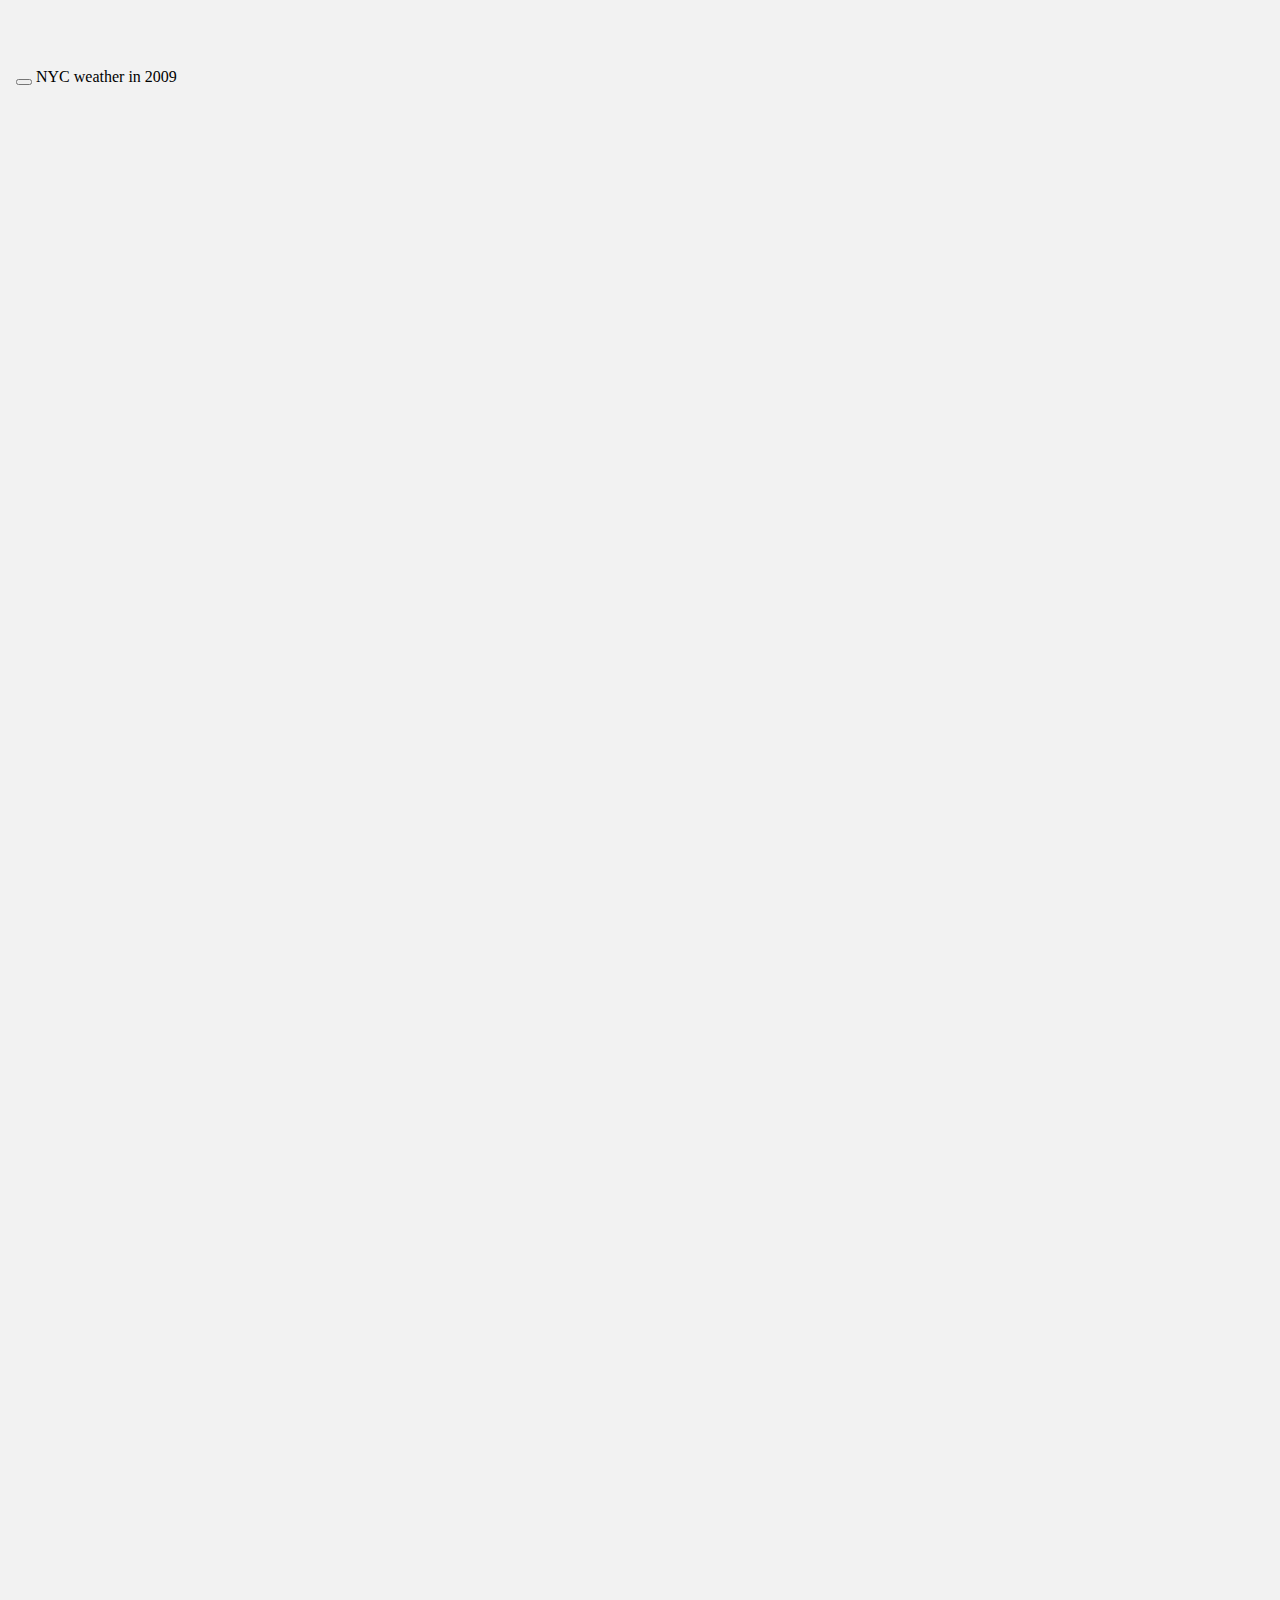
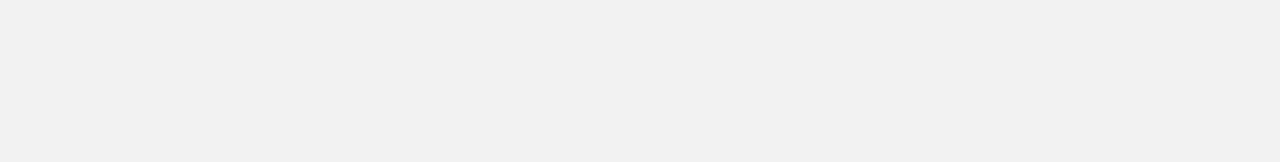
==== commit 8384afed: "Typing error in html file fixed." ====
--- a/dashboard.html
+++ b/dashboard.html
@@ -8,9 +8,9 @@
 
 
 
-<title>NYC weather in 2019</title>
-
-<meta property="og:title" content="NYC weather in 2019" />
+<title>NYC weather in 2009</title>
+
+<meta property="og:title" content="NYC weather in 2009" />
 
 <meta name='viewport' content='width=device-width, initial-scale=1.0, maximum-scale=1.0, user-scalable=no' />
 
@@ -25,21 +25,14 @@
 [{"title":"Source Code","icon":"fa-code","href":"source_embed","align":"right"}]
 </script>
 <script src="site_libs/header-attrs-2.10/header-attrs.js"></script>
-<script src="site_libs/jquery-3.5.1/jquery.min.js"></script>
-<meta name="viewport" content="width=device-width, initial-scale=1" />
-<link href="site_libs/bootstrap-3.3.5/css/cosmo.min.css" rel="stylesheet" />
-<script src="site_libs/bootstrap-3.3.5/js/bootstrap.min.js"></script>
-<script src="site_libs/bootstrap-3.3.5/shim/html5shiv.min.js"></script>
-<script src="site_libs/bootstrap-3.3.5/shim/respond.min.js"></script>
-<style>h1 {font-size: 34px;}
-       h1.title {font-size: 38px;}
-       h2 {font-size: 30px;}
-       h3 {font-size: 24px;}
-       h4 {font-size: 18px;}
-       h5 {font-size: 16px;}
-       h6 {font-size: 12px;}
-       code {color: inherit; background-color: rgba(0, 0, 0, 0.04);}
-       pre:not([class]) { background-color: white }</style>
+<script src="site_libs/jquery-3.6.0/jquery-3.6.0.min.js"></script>
+<meta name="viewport" content="width=device-width, initial-scale=1, shrink-to-fit=no" />
+<link href="site_libs/bootstrap-4.6.0/bootstrap.min.css" rel="stylesheet" />
+<script src="site_libs/bootstrap-4.6.0/bootstrap.bundle.min.js"></script>
+<link href="site_libs/_Lato-0.4.0/font.css" rel="stylesheet" />
+<script src="site_libs/bs3compat-0.3.0/transition.js"></script>
+<script src="site_libs/bs3compat-0.3.0/tabs.js"></script>
+<script src="site_libs/bs3compat-0.3.0/bs3compat.js"></script>
 <script src="site_libs/stickytableheaders-0.1.19/jquery.stickytableheaders.min.js"></script>
 <link href="site_libs/font-awesome-5.1.0/css/all.css" rel="stylesheet" />
 <link href="site_libs/font-awesome-5.1.0/css/v4-shims.css" rel="stylesheet" />
@@ -750,56 +743,6 @@
 
 
 
-body {
-  padding-top: 60px;
-}
-
-.section.sidebar {
-  top: 51px;
-  background-color: rgba(39, 128, 227, 0.1);
-}
-
-.value-box {
-  color: #f9f9f9;
-}
-
-.bg-primary {
-  background-color: rgba(39, 128, 227, 0.7);
-}
-
-.storyboard-nav .sbframelist ul li.active {
-  background-color: rgba(39, 128, 227, 0.7);
-}
-
-.nav-tabs-custom > .nav-tabs > li.active {
-  border-top-color: rgba(39, 128, 227, 0.7);
-}
-
-.bg-info {
-  background-color: rgba(153, 84, 187, 0.7);
-}
-
-.bg-warning {
-  background-color: rgba(255, 117, 24, 0.7);
-}
-
-.bg-danger {
-  background-color: rgba(255, 0, 57, 0.7);
-}
-
-.bg-success {
-  background-color: rgba(63, 182, 24, 0.7);
-}
-
-.chart-title {
-  font-weight: 500;
-}
-
-.nav-tabs-custom > .nav-tabs > li > a,
-.nav-tabs-custom > .nav-tabs > li > a:active {
-  font-weight: 500;
-}
-
 @media only screen and (min-width: 768px) {
 html, body {
   height: 100%;
@@ -831,7 +774,7 @@
   
 </span>
 <span class="navbar-brand">
-  NYC weather in 2019
+  NYC weather in 2009
   <span class="navbar-author">
         </span>
 </span>
@@ -2645,8 +2588,8 @@
 <div class="knitr-options" data-fig-width="576" data-fig-height="460">
 
 </div>
-<div id="htmlwidget-c36a571e9edede77cf89" style="width:576px;height:460.8px;" class="plotly html-widget"></div>
-<script type="application/json" data-for="htmlwidget-c36a571e9edede77cf89">{"x":{"visdat":{"78304db15f8c":["function () ","plotlyVisDat"]},"cur_data":"78304db15f8c","attrs":{"78304db15f8c":{"x":{},"alpha_stroke":1,"sizes":[10,100],"spans":[1,20],"y":{},"type":"scatter","mode":"lines","name":"precipitation","inherit":true},"78304db15f8c.1":{"x":{},"alpha_stroke":1,"sizes":[10,100],"spans":[1,20],"y":{},"type":"scatter","mode":"lines","name":"snowfall","inherit":true}},"layout":{"margin":{"b":40,"l":60,"t":25,"r":10},"title":"2009 NYC daily precipitation and snowfall","xaxis":{"domain":[0,1],"automargin":true,"rangeslider":{"type":"date"},"title":"date"},"yaxis":{"domain":[0,1],"automargin":true,"title":"unit: mm"},"hovermode":"closest","showlegend":true},"source":"A","config":{"modeBarButtonsToAdd":["hoverclosest","hovercompare"],"showSendToCloud":false},"data":[{"x":["2009-01-01","2009-01-02","2009-01-03","2009-01-04","2009-01-05","2009-01-06","2009-01-07","2009-01-08","2009-01-09","2009-01-10","2009-01-11","2009-01-12","2009-01-13","2009-01-14","2009-01-15","2009-01-16","2009-01-17","2009-01-18","2009-01-19","2009-01-20","2009-01-21","2009-01-22","2009-01-23","2009-01-24","2009-01-25","2009-01-26","2009-01-27","2009-01-28","2009-01-29","2009-01-30","2009-01-31",null,"2009-02-01","2009-02-02","2009-02-03","2009-02-04","2009-02-05","2009-02-06","2009-02-07","2009-02-08","2009-02-09","2009-02-10","2009-02-11","2009-02-12","2009-02-13","2009-02-14","2009-02-15","2009-02-16","2009-02-17","2009-02-18","2009-02-19","2009-02-20","2009-02-21","2009-02-22","2009-02-23","2009-02-24","2009-02-25","2009-02-26","2009-02-27","2009-02-28",null,"2009-03-01","2009-03-02","2009-03-03","2009-03-04","2009-03-05","2009-03-06","2009-03-07","2009-03-08","2009-03-09","2009-03-10","2009-03-11","2009-03-12","2009-03-13","2009-03-14","2009-03-15","2009-03-16","2009-03-17","2009-03-18","2009-03-19","2009-03-20","2009-03-21","2009-03-22","2009-03-23","2009-03-24","2009-03-25","2009-03-26","2009-03-27","2009-03-28","2009-03-29","2009-03-30","2009-03-31",null,"2009-04-01","2009-04-02","2009-04-03","2009-04-04","2009-04-05","2009-04-06","2009-04-07","2009-04-08","2009-04-09","2009-04-10","2009-04-11","2009-04-12","2009-04-13","2009-04-14","2009-04-15","2009-04-16","2009-04-17","2009-04-18","2009-04-19","2009-04-20","2009-04-21","2009-04-22","2009-04-23","2009-04-24","2009-04-25","2009-04-26","2009-04-27","2009-04-28","2009-04-29","2009-04-30",null,"2009-05-01","2009-05-02","2009-05-03","2009-05-04","2009-05-05","2009-05-06","2009-05-07","2009-05-08","2009-05-09","2009-05-10","2009-05-11","2009-05-12","2009-05-13","2009-05-14","2009-05-15","2009-05-16","2009-05-17","2009-05-18","2009-05-19","2009-05-20","2009-05-21","2009-05-22","2009-05-23","2009-05-24","2009-05-25","2009-05-26","2009-05-27","2009-05-28","2009-05-29","2009-05-30","2009-05-31",null,"2009-06-01","2009-06-02","2009-06-03","2009-06-04","2009-06-05","2009-06-06","2009-06-07","2009-06-08","2009-06-09","2009-06-10","2009-06-11","2009-06-12","2009-06-13","2009-06-14","2009-06-15","2009-06-16","2009-06-17","2009-06-18","2009-06-19","2009-06-20","2009-06-21","2009-06-22","2009-06-23","2009-06-24","2009-06-25","2009-06-26","2009-06-27","2009-06-28","2009-06-29","2009-06-30",null,"2009-07-01","2009-07-02","2009-07-03","2009-07-04","2009-07-05","2009-07-06","2009-07-07","2009-07-08","2009-07-09","2009-07-10","2009-07-11","2009-07-12","2009-07-13","2009-07-14","2009-07-15","2009-07-16","2009-07-17","2009-07-18","2009-07-19","2009-07-20","2009-07-21","2009-07-22","2009-07-23","2009-07-24","2009-07-25","2009-07-26","2009-07-27","2009-07-28","2009-07-29","2009-07-30","2009-07-31",null,"2009-08-01","2009-08-02","2009-08-03","2009-08-04","2009-08-05","2009-08-06","2009-08-07","2009-08-08","2009-08-09","2009-08-10","2009-08-11","2009-08-12","2009-08-13","2009-08-14","2009-08-15","2009-08-16","2009-08-17","2009-08-18","2009-08-19","2009-08-20","2009-08-21","2009-08-22","2009-08-23","2009-08-24","2009-08-25","2009-08-26","2009-08-27","2009-08-28","2009-08-29","2009-08-30","2009-08-31",null,"2009-09-01","2009-09-02","2009-09-03","2009-09-04","2009-09-05","2009-09-06","2009-09-07","2009-09-08","2009-09-09","2009-09-10","2009-09-11","2009-09-12","2009-09-13","2009-09-14","2009-09-15","2009-09-16","2009-09-17","2009-09-18","2009-09-19","2009-09-20","2009-09-21","2009-09-22","2009-09-23","2009-09-24","2009-09-25","2009-09-26","2009-09-27","2009-09-28","2009-09-29","2009-09-30",null,"2009-10-01","2009-10-02","2009-10-03","2009-10-04","2009-10-05","2009-10-06","2009-10-07","2009-10-08","2009-10-09","2009-10-10","2009-10-11","2009-10-12","2009-10-13","2009-10-14","2009-10-15","2009-10-16","2009-10-17","2009-10-18","2009-10-19","2009-10-20","2009-10-21","2009-10-22","2009-10-23","2009-10-24","2009-10-25","2009-10-26","2009-10-27","2009-10-28","2009-10-29","2009-10-30","2009-10-31",null,"2009-11-01","2009-11-02","2009-11-03","2009-11-04","2009-11-05","2009-11-06","2009-11-07","2009-11-08","2009-11-09","2009-11-10","2009-11-11","2009-11-12","2009-11-13","2009-11-14","2009-11-15","2009-11-16","2009-11-17","2009-11-18","2009-11-19","2009-11-20","2009-11-21","2009-11-22","2009-11-23","2009-11-24","2009-11-25","2009-11-26","2009-11-27","2009-11-28","2009-11-29","2009-11-30",null,"2009-12-01","2009-12-02","2009-12-03","2009-12-04","2009-12-05","2009-12-06","2009-12-07","2009-12-08","2009-12-09","2009-12-10","2009-12-11","2009-12-12","2009-12-13","2009-12-14","2009-12-15","2009-12-16","2009-12-17","2009-12-18","2009-12-19","2009-12-20","2009-12-21","2009-12-22","2009-12-23","2009-12-24","2009-12-25","2009-12-26","2009-12-27","2009-12-28","2009-12-29","2009-12-30","2009-12-31"],"y":[21.7272727272727,1.60919540229885,11.010752688172,1.93103448275862,5.29761904761905,4.61290322580645,109.164835164835,80.195652173913,17.1276595744681,12.6896551724138,88.7111111111111,3.54347826086957,4.22340425531915,14.741935483871,13.043956043956,4.45555555555556,6.18072289156626,34,18.9540229885057,6.59340659340659,5.5,1.96666666666667,1.16666666666667,3.75581395348837,1.98837209302326,1.89887640449438,5.01111111111111,90.9130434782609,101.989361702128,5.22826086956522,11.9885057471264,null,1.90697674418605,0.384615384615385,9.53191489361702,9.46315789473684,1.88421052631579,0.673684210526316,0,1.10112359550562,1.89473684210526,0.117021276595745,11.4526315789474,85.1212121212121,49.0761904761905,1.20618556701031,1.76595744680851,0,0,18.2315789473684,62.8247422680412,15.4848484848485,11.247311827957,19.546511627907,18.258064516129,6.7741935483871,0.175824175824176,5.85567010309278,18.6777777777778,55.1538461538462,null,4.88888888888889,23.7701149425287,7.53191489361702,0.425531914893617,0.0618556701030928,2.10526315789474,28.7065217391304,133.54347826087,131.134020618557,43.6310679611651,80.7920792079208,6.76,0.326315789473684,0,0,0,0,4.27,49.11,6.83,0.333333333333333,0.298969072164948,0.257731958762887,0,0.186274509803922,14.5148514851485,50.1666666666667,5.43564356435644,34.0505050505051,84.7676767676768,7.31067961165049,null,11.1941747572816,26.9333333333333,43.9056603773585,131.509615384615,26.5490196078431,44.6019417475728,54.7211538461538,8.43564356435644,0.833333333333333,1.67708333333333,36.6363636363636,7.44554455445545,0,2.27619047619048,8.57943925233645,1.28971962616822,0.452830188679245,0.759615384615385,5.54285714285714,40.1603773584906,99.6666666666667,41.5909090909091,18.2181818181818,4.04716981132075,11.4711538461538,7.55882352941176,1.68867924528302,6.7962962962963,26.462962962963,6.73584905660377,null,49.1121495327103,55.1869158878505,7.50943396226415,12.2358490566038,12.3761467889908,53.7452830188679,122.435185185185,17.7314814814815,54.2211538461538,46.3137254901961,6.11538461538461,1.2037037037037,0.688073394495413,20.7943925233645,64.0190476190476,32.0094339622642,173.330097087379,3.51428571428571,0,1.42056074766355,0.122641509433962,0,0.75,11.078431372549,4.31067961165049,10.3240740740741,104.296296296296,82.2056074766355,136.118181818182,29.1759259259259,29.7476635514019,null,2.85,3.5377358490566,10.7735849056604,19.803738317757,18.3076923076923,11.5445544554455,0.601941747572815,7.90384615384615,133.067307692308,20.9906542056075,22.6168224299065,208.471698113208,10.6761904761905,56.9708737864078,43.5961538461538,22.8396226415094,10,215.92380952381,98.7714285714286,37.5533980582524,161.098039215686,13.126213592233,1.82857142857143,6.96261682242991,19.625,69.2254901960784,75.6767676767677,20.26,39.95,54.3461538461538,null,78.981308411215,92.8545454545455,66.0550458715596,33.4579439252336,2.60576923076923,12.2952380952381,29.2314814814815,54.7962962962963,10.9142857142857,0.336448598130841,34.3551401869159,123.401869158879,8.93333333333333,4.57547169811321,2.06542056074766,13.6635514018692,38.8190476190476,68.7864077669903,2.19047619047619,4.62264150943396,34.4537037037037,70.0560747663551,69.6168224299065,46.0092592592593,64.6634615384615,50.8867924528302,52.6296296296296,5.74545454545455,45.0818181818182,182.935185185185,84.1,null,65.9038461538462,62.8317757009346,78.4528301886792,1.75229357798165,37.7657657657658,0.318181818181818,2.26605504587156,4.32110091743119,68.6481481481482,189.7,59.4220183486239,15.8035714285714,34.2232142857143,6.32142857142857,0.027027027027027,0,1.79464285714286,14.5585585585586,74.2545454545455,13.7321428571429,77.009009009009,80.811320754717,69.196261682243,50.0810810810811,2.50877192982456,5.38938053097345,21.3577981651376,23.3482142857143,153.477064220183,64.7522935779816,23.3873873873874,null,0,0,0.542056074766355,0,0.0495049504950495,0.214285714285714,0.156862745098039,2.43564356435644,0.660377358490566,0.152380952380952,24.1078431372549,55.4313725490196,8.14705882352941,2.77570093457944,5.67592592592593,3.10576923076923,10.6822429906542,8.36448598130841,3.46153846153846,0.0761904761904762,1.95283018867925,12.3333333333333,24.037037037037,41.4259259259259,0.0833333333333333,12.5142857142857,168.165048543689,125.180952380952,75.7452830188679,49.7019230769231,null,18.3240740740741,18.1743119266055,96.5229357798165,17.2201834862385,14.1531531531532,14.2181818181818,78.1730769230769,31.7809523809524,13.7102803738318,51.1346153846154,4.70093457943925,1.26851851851852,23.6759259259259,8.74545454545455,13.9908256880734,28.7727272727273,8.07920792079208,14.61,3.45283018867925,0.358490566037736,0.44954128440367,9.07339449541284,36.1441441441441,173.844036697248,128.908256880734,11.5700934579439,12.7289719626168,133.351851851852,134.211009174312,3.02830188679245,22.2307692307692,null,37.9619047619048,1.04672897196262,4.32075471698113,5.64485981308411,6.71028037383178,27.1509433962264,1.58252427184466,5.25742574257426,0.0555555555555556,0,0,1.5,5.99082568807339,46.4339622641509,28.9439252336449,2.53211009174312,0.0560747663551402,0.073394495412844,26.6727272727273,164.633027522936,3.76851851851852,0.111111111111111,0.588785046728972,5.23148148148148,7.8348623853211,15.2427184466019,42.5142857142857,21.9238095238095,3.89320388349515,50,null,22.6415094339623,24.2755102040816,174.673469387755,11.7788461538462,18.980198019802,28.5841584158416,5.38636363636364,11.1546391752577,143.811881188119,72,25.0537634408602,12.4204545454545,41.1234567901235,75.6352941176471,15.3139534883721,14.969387755102,7.36458333333333,0.536842105263158,10.5,22.4186046511628,1.43820224719101,4.09782608695652,3.29032258064516,4.32954545454545,13.9113924050633,89.4285714285714,119.329268292683,33.9120879120879,23.2916666666667,2.96808510638298,12.1157894736842],"type":"scatter","mode":"lines","name":"precipitation","marker":{"color":"rgba(31,119,180,1)","line":{"color":"rgba(31,119,180,1)"}},"error_y":{"color":"rgba(31,119,180,1)"},"error_x":{"color":"rgba(31,119,180,1)"},"line":{"color":"rgba(31,119,180,1)"},"xaxis":"x","yaxis":"y","frame":null},{"x":["2009-01-01","2009-01-02","2009-01-03","2009-01-04","2009-01-05","2009-01-06","2009-01-07","2009-01-08","2009-01-09","2009-01-10","2009-01-11","2009-01-12","2009-01-13","2009-01-14","2009-01-15","2009-01-16","2009-01-17","2009-01-18","2009-01-19","2009-01-20","2009-01-21","2009-01-22","2009-01-23","2009-01-24","2009-01-25","2009-01-26","2009-01-27","2009-01-28","2009-01-29","2009-01-30","2009-01-31",null,"2009-02-01","2009-02-02","2009-02-03","2009-02-04","2009-02-05","2009-02-06","2009-02-07","2009-02-08","2009-02-09","2009-02-10","2009-02-11","2009-02-12","2009-02-13","2009-02-14","2009-02-15","2009-02-16","2009-02-17","2009-02-18","2009-02-19","2009-02-20","2009-02-21","2009-02-22","2009-02-23","2009-02-24","2009-02-25","2009-02-26","2009-02-27","2009-02-28",null,"2009-03-01","2009-03-02","2009-03-03","2009-03-04","2009-03-05","2009-03-06","2009-03-07","2009-03-08","2009-03-09","2009-03-10","2009-03-11","2009-03-12","2009-03-13","2009-03-14","2009-03-15","2009-03-16","2009-03-17","2009-03-18","2009-03-19","2009-03-20","2009-03-21","2009-03-22","2009-03-23","2009-03-24","2009-03-25","2009-03-26","2009-03-27","2009-03-28","2009-03-29","2009-03-30","2009-03-31",null,"2009-04-01","2009-04-02","2009-04-03","2009-04-04","2009-04-05","2009-04-06","2009-04-07","2009-04-08","2009-04-09","2009-04-10","2009-04-11","2009-04-12","2009-04-13","2009-04-14","2009-04-15","2009-04-16","2009-04-17","2009-04-18","2009-04-19","2009-04-20","2009-04-21","2009-04-22","2009-04-23","2009-04-24","2009-04-25","2009-04-26","2009-04-27","2009-04-28","2009-04-29","2009-04-30",null,"2009-05-01","2009-05-02","2009-05-03","2009-05-04","2009-05-05","2009-05-06","2009-05-07","2009-05-08","2009-05-09","2009-05-10","2009-05-11","2009-05-12","2009-05-13","2009-05-14","2009-05-15","2009-05-16","2009-05-17","2009-05-18","2009-05-19","2009-05-20","2009-05-21","2009-05-22","2009-05-23","2009-05-24","2009-05-25","2009-05-26","2009-05-27","2009-05-28","2009-05-29","2009-05-30","2009-05-31",null,"2009-06-01","2009-06-02","2009-06-03","2009-06-04","2009-06-05","2009-06-06","2009-06-07","2009-06-08","2009-06-09","2009-06-10","2009-06-11","2009-06-12","2009-06-13","2009-06-14","2009-06-15","2009-06-16","2009-06-17","2009-06-18","2009-06-19","2009-06-20","2009-06-21","2009-06-22","2009-06-23","2009-06-24","2009-06-25","2009-06-26","2009-06-27","2009-06-28","2009-06-29","2009-06-30",null,"2009-07-01","2009-07-02","2009-07-03","2009-07-04","2009-07-05","2009-07-06","2009-07-07","2009-07-08","2009-07-09","2009-07-10","2009-07-11","2009-07-12","2009-07-13","2009-07-14","2009-07-15","2009-07-16","2009-07-17","2009-07-18","2009-07-19","2009-07-20","2009-07-21","2009-07-22","2009-07-23","2009-07-24","2009-07-25","2009-07-26","2009-07-27","2009-07-28","2009-07-29","2009-07-30","2009-07-31",null,"2009-08-01","2009-08-02","2009-08-03","2009-08-04","2009-08-05","2009-08-06","2009-08-07","2009-08-08","2009-08-09","2009-08-10","2009-08-11","2009-08-12","2009-08-13","2009-08-14","2009-08-15","2009-08-16","2009-08-17","2009-08-18","2009-08-19","2009-08-20","2009-08-21","2009-08-22","2009-08-23","2009-08-24","2009-08-25","2009-08-26","2009-08-27","2009-08-28","2009-08-29","2009-08-30","2009-08-31",null,"2009-09-01","2009-09-02","2009-09-03","2009-09-04","2009-09-05","2009-09-06","2009-09-07","2009-09-08","2009-09-09","2009-09-10","2009-09-11","2009-09-12","2009-09-13","2009-09-14","2009-09-15","2009-09-16","2009-09-17","2009-09-18","2009-09-19","2009-09-20","2009-09-21","2009-09-22","2009-09-23","2009-09-24","2009-09-25","2009-09-26","2009-09-27","2009-09-28","2009-09-29","2009-09-30",null,"2009-10-01","2009-10-02","2009-10-03","2009-10-04","2009-10-05","2009-10-06","2009-10-07","2009-10-08","2009-10-09","2009-10-10","2009-10-11","2009-10-12","2009-10-13","2009-10-14","2009-10-15","2009-10-16","2009-10-17","2009-10-18","2009-10-19","2009-10-20","2009-10-21","2009-10-22","2009-10-23","2009-10-24","2009-10-25","2009-10-26","2009-10-27","2009-10-28","2009-10-29","2009-10-30","2009-10-31",null,"2009-11-01","2009-11-02","2009-11-03","2009-11-04","2009-11-05","2009-11-06","2009-11-07","2009-11-08","2009-11-09","2009-11-10","2009-11-11","2009-11-12","2009-11-13","2009-11-14","2009-11-15","2009-11-16","2009-11-17","2009-11-18","2009-11-19","2009-11-20","2009-11-21","2009-11-22","2009-11-23","2009-11-24","2009-11-25","2009-11-26","2009-11-27","2009-11-28","2009-11-29","2009-11-30",null,"2009-12-01","2009-12-02","2009-12-03","2009-12-04","2009-12-05","2009-12-06","2009-12-07","2009-12-08","2009-12-09","2009-12-10","2009-12-11","2009-12-12","2009-12-13","2009-12-14","2009-12-15","2009-12-16","2009-12-17","2009-12-18","2009-12-19","2009-12-20","2009-12-21","2009-12-22","2009-12-23","2009-12-24","2009-12-25","2009-12-26","2009-12-27","2009-12-28","2009-12-29","2009-12-30","2009-12-31"],"y":[39.3863636363636,3.62068965517241,23.6774193548387,2.26436781609195,1.11904761904762,1.48387096774194,30.1868131868132,53.4021739130435,31.5531914893617,19.8850574712644,103.822222222222,8.66304347826087,6.86170212765957,30.505376344086,18.8241758241758,11.0888888888889,18.4819277108434,56.7023809523809,33.1954022988506,14.8351648351648,12.0434782608696,6.03333333333333,2.84444444444444,7.02325581395349,5.63953488372093,4.31460674157303,8.2,79.3260869565217,86.0106382978723,13.8478260869565,27.8735632183908,null,4.6046511627907,0.0549450549450549,13.6595744680851,14.5157894736842,7.07368421052632,1.77894736842105,0,0.51685393258427,2.2,0,0,4.52525252525253,16.4095238095238,2.83505154639175,0.468085106382979,0.117021276595745,0.114583333333333,3.91578947368421,38.4639175257732,30.6060606060606,29.0645161290323,17.1395348837209,31.8924731182796,14.2903225806452,0.032967032967033,5.43298969072165,0.4,5.8021978021978,null,4.16666666666667,31.8735632183908,17.1595744680851,2.03191489361702,0.0515463917525773,0.136842105263158,0,0,3.51546391752577,2.25242718446602,0,2.25,1.08421052631579,0,0,0,0,0,0.24,1.34,0.252525252525253,0.556701030927835,0.309278350515464,0,0,0,0,0.247524752475248,0,1.85858585858586,1.3495145631068,null,0,0,0,4.05769230769231,4.12745098039216,1.35922330097087,7.51923076923077,10.1881188118812,0.395833333333333,0,0,0,0,0,0,0,0,0,0,0,0,0,0.8,0,0,0,0,0,0,0,null,0,0,0,0,0,0,0,0,0,0,0,0,0,0,0,0,0,0,0,0,0,0,0,0,0,0,0,0,0,0,0,null,0,0,0,0,0,0,0,0,0,0,0,0,0,0,0,0,0,0,0,0,0,0,0,0,0,0,0,0,0,0,null,0,0,0,0,0,0,0,0,0,0,0,0,0,0,0,0,0,0,0,0,0,0,0,0,0,0,0,0,0,0,0,null,0,0,0,0,0,0,0,0,0,0,0,0,0,0,0,0,0,0,0,0,0,0,0,0,0,0,0,0,0,0,0,null,0,0,0,0,0,0,0,0,0,0,0,0,0,0,0,0,0,0,0,0,0,0,0,0,0,0,0,0,0,0,null,0,0,0,0,0,0,0,0,0,0,0,0,1.31481481481481,0.0454545454545455,0.486238532110092,10.3909090909091,1.11881188118812,0,0,0,0,0,0,0,0,0,0,0,0,0,0,null,0,0,0,0,0.485981308411215,2.69811320754717,0.912621359223301,0,0,0,0,0,0,0,0,0,0,0,0,0,0,0,0,0,0,0,1.19047619047619,1.62857142857143,0,0.125,null,8.11320754716981,1.57142857142857,0,0.903846153846154,4.02970297029703,22.9306930693069,7.55681818181818,15.2783505154639,74.9405940594059,24.2577319587629,48.1075268817204,23.2159090909091,2.48148148148148,11.3764705882353,3.84883720930233,22.3673469387755,20.3125,2.35789473684211,12.5,32.9186046511628,4.06741573033708,7.56521739130435,13.8709677419355,13.3636363636364,1.54430379746835,3.35064935064935,1.81707317073171,34.0769230769231,41.9895833333333,5.71276595744681,9.92631578947368],"type":"scatter","mode":"lines","name":"snowfall","marker":{"color":"rgba(255,127,14,1)","line":{"color":"rgba(255,127,14,1)"}},"error_y":{"color":"rgba(255,127,14,1)"},"error_x":{"color":"rgba(255,127,14,1)"},"line":{"color":"rgba(255,127,14,1)"},"xaxis":"x","yaxis":"y","frame":null}],"highlight":{"on":"plotly_click","persistent":false,"dynamic":false,"selectize":false,"opacityDim":0.2,"selected":{"opacity":1},"debounce":0},"shinyEvents":["plotly_hover","plotly_click","plotly_selected","plotly_relayout","plotly_brushed","plotly_brushing","plotly_clickannotation","plotly_doubleclick","plotly_deselect","plotly_afterplot","plotly_sunburstclick"],"base_url":"https://plot.ly"},"evals":[],"jsHooks":[]}</script>
+<div id="htmlwidget-68b10544d4d49dc06775" style="width:576px;height:460.8px;" class="plotly html-widget"></div>
+<script type="application/json" data-for="htmlwidget-68b10544d4d49dc06775">{"x":{"visdat":{"747c64035774":["function () ","plotlyVisDat"]},"cur_data":"747c64035774","attrs":{"747c64035774":{"x":{},"alpha_stroke":1,"sizes":[10,100],"spans":[1,20],"y":{},"type":"scatter","mode":"lines","name":"precipitation","inherit":true},"747c64035774.1":{"x":{},"alpha_stroke":1,"sizes":[10,100],"spans":[1,20],"y":{},"type":"scatter","mode":"lines","name":"snowfall","inherit":true}},"layout":{"margin":{"b":40,"l":60,"t":25,"r":10},"title":"2009 NYC daily precipitation and snowfall","xaxis":{"domain":[0,1],"automargin":true,"rangeslider":{"type":"date"},"title":"date"},"yaxis":{"domain":[0,1],"automargin":true,"title":"unit: mm"},"hovermode":"closest","showlegend":true},"source":"A","config":{"modeBarButtonsToAdd":["hoverclosest","hovercompare"],"showSendToCloud":false},"data":[{"x":["2009-01-01","2009-01-02","2009-01-03","2009-01-04","2009-01-05","2009-01-06","2009-01-07","2009-01-08","2009-01-09","2009-01-10","2009-01-11","2009-01-12","2009-01-13","2009-01-14","2009-01-15","2009-01-16","2009-01-17","2009-01-18","2009-01-19","2009-01-20","2009-01-21","2009-01-22","2009-01-23","2009-01-24","2009-01-25","2009-01-26","2009-01-27","2009-01-28","2009-01-29","2009-01-30","2009-01-31",null,"2009-02-01","2009-02-02","2009-02-03","2009-02-04","2009-02-05","2009-02-06","2009-02-07","2009-02-08","2009-02-09","2009-02-10","2009-02-11","2009-02-12","2009-02-13","2009-02-14","2009-02-15","2009-02-16","2009-02-17","2009-02-18","2009-02-19","2009-02-20","2009-02-21","2009-02-22","2009-02-23","2009-02-24","2009-02-25","2009-02-26","2009-02-27","2009-02-28",null,"2009-03-01","2009-03-02","2009-03-03","2009-03-04","2009-03-05","2009-03-06","2009-03-07","2009-03-08","2009-03-09","2009-03-10","2009-03-11","2009-03-12","2009-03-13","2009-03-14","2009-03-15","2009-03-16","2009-03-17","2009-03-18","2009-03-19","2009-03-20","2009-03-21","2009-03-22","2009-03-23","2009-03-24","2009-03-25","2009-03-26","2009-03-27","2009-03-28","2009-03-29","2009-03-30","2009-03-31",null,"2009-04-01","2009-04-02","2009-04-03","2009-04-04","2009-04-05","2009-04-06","2009-04-07","2009-04-08","2009-04-09","2009-04-10","2009-04-11","2009-04-12","2009-04-13","2009-04-14","2009-04-15","2009-04-16","2009-04-17","2009-04-18","2009-04-19","2009-04-20","2009-04-21","2009-04-22","2009-04-23","2009-04-24","2009-04-25","2009-04-26","2009-04-27","2009-04-28","2009-04-29","2009-04-30",null,"2009-05-01","2009-05-02","2009-05-03","2009-05-04","2009-05-05","2009-05-06","2009-05-07","2009-05-08","2009-05-09","2009-05-10","2009-05-11","2009-05-12","2009-05-13","2009-05-14","2009-05-15","2009-05-16","2009-05-17","2009-05-18","2009-05-19","2009-05-20","2009-05-21","2009-05-22","2009-05-23","2009-05-24","2009-05-25","2009-05-26","2009-05-27","2009-05-28","2009-05-29","2009-05-30","2009-05-31",null,"2009-06-01","2009-06-02","2009-06-03","2009-06-04","2009-06-05","2009-06-06","2009-06-07","2009-06-08","2009-06-09","2009-06-10","2009-06-11","2009-06-12","2009-06-13","2009-06-14","2009-06-15","2009-06-16","2009-06-17","2009-06-18","2009-06-19","2009-06-20","2009-06-21","2009-06-22","2009-06-23","2009-06-24","2009-06-25","2009-06-26","2009-06-27","2009-06-28","2009-06-29","2009-06-30",null,"2009-07-01","2009-07-02","2009-07-03","2009-07-04","2009-07-05","2009-07-06","2009-07-07","2009-07-08","2009-07-09","2009-07-10","2009-07-11","2009-07-12","2009-07-13","2009-07-14","2009-07-15","2009-07-16","2009-07-17","2009-07-18","2009-07-19","2009-07-20","2009-07-21","2009-07-22","2009-07-23","2009-07-24","2009-07-25","2009-07-26","2009-07-27","2009-07-28","2009-07-29","2009-07-30","2009-07-31",null,"2009-08-01","2009-08-02","2009-08-03","2009-08-04","2009-08-05","2009-08-06","2009-08-07","2009-08-08","2009-08-09","2009-08-10","2009-08-11","2009-08-12","2009-08-13","2009-08-14","2009-08-15","2009-08-16","2009-08-17","2009-08-18","2009-08-19","2009-08-20","2009-08-21","2009-08-22","2009-08-23","2009-08-24","2009-08-25","2009-08-26","2009-08-27","2009-08-28","2009-08-29","2009-08-30","2009-08-31",null,"2009-09-01","2009-09-02","2009-09-03","2009-09-04","2009-09-05","2009-09-06","2009-09-07","2009-09-08","2009-09-09","2009-09-10","2009-09-11","2009-09-12","2009-09-13","2009-09-14","2009-09-15","2009-09-16","2009-09-17","2009-09-18","2009-09-19","2009-09-20","2009-09-21","2009-09-22","2009-09-23","2009-09-24","2009-09-25","2009-09-26","2009-09-27","2009-09-28","2009-09-29","2009-09-30",null,"2009-10-01","2009-10-02","2009-10-03","2009-10-04","2009-10-05","2009-10-06","2009-10-07","2009-10-08","2009-10-09","2009-10-10","2009-10-11","2009-10-12","2009-10-13","2009-10-14","2009-10-15","2009-10-16","2009-10-17","2009-10-18","2009-10-19","2009-10-20","2009-10-21","2009-10-22","2009-10-23","2009-10-24","2009-10-25","2009-10-26","2009-10-27","2009-10-28","2009-10-29","2009-10-30","2009-10-31",null,"2009-11-01","2009-11-02","2009-11-03","2009-11-04","2009-11-05","2009-11-06","2009-11-07","2009-11-08","2009-11-09","2009-11-10","2009-11-11","2009-11-12","2009-11-13","2009-11-14","2009-11-15","2009-11-16","2009-11-17","2009-11-18","2009-11-19","2009-11-20","2009-11-21","2009-11-22","2009-11-23","2009-11-24","2009-11-25","2009-11-26","2009-11-27","2009-11-28","2009-11-29","2009-11-30",null,"2009-12-01","2009-12-02","2009-12-03","2009-12-04","2009-12-05","2009-12-06","2009-12-07","2009-12-08","2009-12-09","2009-12-10","2009-12-11","2009-12-12","2009-12-13","2009-12-14","2009-12-15","2009-12-16","2009-12-17","2009-12-18","2009-12-19","2009-12-20","2009-12-21","2009-12-22","2009-12-23","2009-12-24","2009-12-25","2009-12-26","2009-12-27","2009-12-28","2009-12-29","2009-12-30","2009-12-31"],"y":[21.7272727272727,1.60919540229885,11.010752688172,1.93103448275862,5.29761904761905,4.61290322580645,109.164835164835,80.195652173913,17.1276595744681,12.6896551724138,88.7111111111111,3.54347826086957,4.22340425531915,14.741935483871,13.043956043956,4.45555555555556,6.18072289156626,34,18.9540229885057,6.59340659340659,5.5,1.96666666666667,1.16666666666667,3.75581395348837,1.98837209302326,1.89887640449438,5.01111111111111,90.9130434782609,101.989361702128,5.22826086956522,11.9885057471264,null,1.90697674418605,0.384615384615385,9.53191489361702,9.46315789473684,1.88421052631579,0.673684210526316,0,1.10112359550562,1.89473684210526,0.117021276595745,11.4526315789474,85.1212121212121,49.0761904761905,1.20618556701031,1.76595744680851,0,0,18.2315789473684,62.8247422680412,15.4848484848485,11.247311827957,19.546511627907,18.258064516129,6.7741935483871,0.175824175824176,5.85567010309278,18.6777777777778,55.1538461538462,null,4.88888888888889,23.7701149425287,7.53191489361702,0.425531914893617,0.0618556701030928,2.10526315789474,28.7065217391304,133.54347826087,131.134020618557,43.6310679611651,80.7920792079208,6.76,0.326315789473684,0,0,0,0,4.27,49.11,6.83,0.333333333333333,0.298969072164948,0.257731958762887,0,0.186274509803922,14.5148514851485,50.1666666666667,5.43564356435644,34.0505050505051,84.7676767676768,7.31067961165049,null,11.1941747572816,26.9333333333333,43.9056603773585,131.509615384615,26.5490196078431,44.6019417475728,54.7211538461538,8.43564356435644,0.833333333333333,1.67708333333333,36.6363636363636,7.44554455445545,0,2.27619047619048,8.57943925233645,1.28971962616822,0.452830188679245,0.759615384615385,5.54285714285714,40.1603773584906,99.6666666666667,41.5909090909091,18.2181818181818,4.04716981132075,11.4711538461538,7.55882352941176,1.68867924528302,6.7962962962963,26.462962962963,6.73584905660377,null,49.1121495327103,55.1869158878505,7.50943396226415,12.2358490566038,12.3761467889908,53.7452830188679,122.435185185185,17.7314814814815,54.2211538461538,46.3137254901961,6.11538461538461,1.2037037037037,0.688073394495413,20.7943925233645,64.0190476190476,32.0094339622642,173.330097087379,3.51428571428571,0,1.42056074766355,0.122641509433962,0,0.75,11.078431372549,4.31067961165049,10.3240740740741,104.296296296296,82.2056074766355,136.118181818182,29.1759259259259,29.7476635514019,null,2.85,3.5377358490566,10.7735849056604,19.803738317757,18.3076923076923,11.5445544554455,0.601941747572815,7.90384615384615,133.067307692308,20.9906542056075,22.6168224299065,208.471698113208,10.6761904761905,56.9708737864078,43.5961538461538,22.8396226415094,10,215.92380952381,98.7714285714286,37.5533980582524,161.098039215686,13.126213592233,1.82857142857143,6.96261682242991,19.625,69.2254901960784,75.6767676767677,20.26,39.95,54.3461538461538,null,78.981308411215,92.8545454545455,66.0550458715596,33.4579439252336,2.60576923076923,12.2952380952381,29.2314814814815,54.7962962962963,10.9142857142857,0.336448598130841,34.3551401869159,123.401869158879,8.93333333333333,4.57547169811321,2.06542056074766,13.6635514018692,38.8190476190476,68.7864077669903,2.19047619047619,4.62264150943396,34.4537037037037,70.0560747663551,69.6168224299065,46.0092592592593,64.6634615384615,50.8867924528302,52.6296296296296,5.74545454545455,45.0818181818182,182.935185185185,84.1,null,65.9038461538462,62.8317757009346,78.4528301886792,1.75229357798165,37.7657657657658,0.318181818181818,2.26605504587156,4.32110091743119,68.6481481481482,189.7,59.4220183486239,15.8035714285714,34.2232142857143,6.32142857142857,0.027027027027027,0,1.79464285714286,14.5585585585586,74.2545454545455,13.7321428571429,77.009009009009,80.811320754717,69.196261682243,50.0810810810811,2.50877192982456,5.38938053097345,21.3577981651376,23.3482142857143,153.477064220183,64.7522935779816,23.3873873873874,null,0,0,0.542056074766355,0,0.0495049504950495,0.214285714285714,0.156862745098039,2.43564356435644,0.660377358490566,0.152380952380952,24.1078431372549,55.4313725490196,8.14705882352941,2.77570093457944,5.67592592592593,3.10576923076923,10.6822429906542,8.36448598130841,3.46153846153846,0.0761904761904762,1.95283018867925,12.3333333333333,24.037037037037,41.4259259259259,0.0833333333333333,12.5142857142857,168.165048543689,125.180952380952,75.7452830188679,49.7019230769231,null,18.3240740740741,18.1743119266055,96.5229357798165,17.2201834862385,14.1531531531532,14.2181818181818,78.1730769230769,31.7809523809524,13.7102803738318,51.1346153846154,4.70093457943925,1.26851851851852,23.6759259259259,8.74545454545455,13.9908256880734,28.7727272727273,8.07920792079208,14.61,3.45283018867925,0.358490566037736,0.44954128440367,9.07339449541284,36.1441441441441,173.844036697248,128.908256880734,11.5700934579439,12.7289719626168,133.351851851852,134.211009174312,3.02830188679245,22.2307692307692,null,37.9619047619048,1.04672897196262,4.32075471698113,5.64485981308411,6.71028037383178,27.1509433962264,1.58252427184466,5.25742574257426,0.0555555555555556,0,0,1.5,5.99082568807339,46.4339622641509,28.9439252336449,2.53211009174312,0.0560747663551402,0.073394495412844,26.6727272727273,164.633027522936,3.76851851851852,0.111111111111111,0.588785046728972,5.23148148148148,7.8348623853211,15.2427184466019,42.5142857142857,21.9238095238095,3.89320388349515,50,null,22.6415094339623,24.2755102040816,174.673469387755,11.7788461538462,18.980198019802,28.5841584158416,5.38636363636364,11.1546391752577,143.811881188119,72,25.0537634408602,12.4204545454545,41.1234567901235,75.6352941176471,15.3139534883721,14.969387755102,7.36458333333333,0.536842105263158,10.5,22.4186046511628,1.43820224719101,4.09782608695652,3.29032258064516,4.32954545454545,13.9113924050633,89.4285714285714,119.329268292683,33.9120879120879,23.2916666666667,2.96808510638298,12.1157894736842],"type":"scatter","mode":"lines","name":"precipitation","marker":{"color":"rgba(31,119,180,1)","line":{"color":"rgba(31,119,180,1)"}},"error_y":{"color":"rgba(31,119,180,1)"},"error_x":{"color":"rgba(31,119,180,1)"},"line":{"color":"rgba(31,119,180,1)"},"xaxis":"x","yaxis":"y","frame":null},{"x":["2009-01-01","2009-01-02","2009-01-03","2009-01-04","2009-01-05","2009-01-06","2009-01-07","2009-01-08","2009-01-09","2009-01-10","2009-01-11","2009-01-12","2009-01-13","2009-01-14","2009-01-15","2009-01-16","2009-01-17","2009-01-18","2009-01-19","2009-01-20","2009-01-21","2009-01-22","2009-01-23","2009-01-24","2009-01-25","2009-01-26","2009-01-27","2009-01-28","2009-01-29","2009-01-30","2009-01-31",null,"2009-02-01","2009-02-02","2009-02-03","2009-02-04","2009-02-05","2009-02-06","2009-02-07","2009-02-08","2009-02-09","2009-02-10","2009-02-11","2009-02-12","2009-02-13","2009-02-14","2009-02-15","2009-02-16","2009-02-17","2009-02-18","2009-02-19","2009-02-20","2009-02-21","2009-02-22","2009-02-23","2009-02-24","2009-02-25","2009-02-26","2009-02-27","2009-02-28",null,"2009-03-01","2009-03-02","2009-03-03","2009-03-04","2009-03-05","2009-03-06","2009-03-07","2009-03-08","2009-03-09","2009-03-10","2009-03-11","2009-03-12","2009-03-13","2009-03-14","2009-03-15","2009-03-16","2009-03-17","2009-03-18","2009-03-19","2009-03-20","2009-03-21","2009-03-22","2009-03-23","2009-03-24","2009-03-25","2009-03-26","2009-03-27","2009-03-28","2009-03-29","2009-03-30","2009-03-31",null,"2009-04-01","2009-04-02","2009-04-03","2009-04-04","2009-04-05","2009-04-06","2009-04-07","2009-04-08","2009-04-09","2009-04-10","2009-04-11","2009-04-12","2009-04-13","2009-04-14","2009-04-15","2009-04-16","2009-04-17","2009-04-18","2009-04-19","2009-04-20","2009-04-21","2009-04-22","2009-04-23","2009-04-24","2009-04-25","2009-04-26","2009-04-27","2009-04-28","2009-04-29","2009-04-30",null,"2009-05-01","2009-05-02","2009-05-03","2009-05-04","2009-05-05","2009-05-06","2009-05-07","2009-05-08","2009-05-09","2009-05-10","2009-05-11","2009-05-12","2009-05-13","2009-05-14","2009-05-15","2009-05-16","2009-05-17","2009-05-18","2009-05-19","2009-05-20","2009-05-21","2009-05-22","2009-05-23","2009-05-24","2009-05-25","2009-05-26","2009-05-27","2009-05-28","2009-05-29","2009-05-30","2009-05-31",null,"2009-06-01","2009-06-02","2009-06-03","2009-06-04","2009-06-05","2009-06-06","2009-06-07","2009-06-08","2009-06-09","2009-06-10","2009-06-11","2009-06-12","2009-06-13","2009-06-14","2009-06-15","2009-06-16","2009-06-17","2009-06-18","2009-06-19","2009-06-20","2009-06-21","2009-06-22","2009-06-23","2009-06-24","2009-06-25","2009-06-26","2009-06-27","2009-06-28","2009-06-29","2009-06-30",null,"2009-07-01","2009-07-02","2009-07-03","2009-07-04","2009-07-05","2009-07-06","2009-07-07","2009-07-08","2009-07-09","2009-07-10","2009-07-11","2009-07-12","2009-07-13","2009-07-14","2009-07-15","2009-07-16","2009-07-17","2009-07-18","2009-07-19","2009-07-20","2009-07-21","2009-07-22","2009-07-23","2009-07-24","2009-07-25","2009-07-26","2009-07-27","2009-07-28","2009-07-29","2009-07-30","2009-07-31",null,"2009-08-01","2009-08-02","2009-08-03","2009-08-04","2009-08-05","2009-08-06","2009-08-07","2009-08-08","2009-08-09","2009-08-10","2009-08-11","2009-08-12","2009-08-13","2009-08-14","2009-08-15","2009-08-16","2009-08-17","2009-08-18","2009-08-19","2009-08-20","2009-08-21","2009-08-22","2009-08-23","2009-08-24","2009-08-25","2009-08-26","2009-08-27","2009-08-28","2009-08-29","2009-08-30","2009-08-31",null,"2009-09-01","2009-09-02","2009-09-03","2009-09-04","2009-09-05","2009-09-06","2009-09-07","2009-09-08","2009-09-09","2009-09-10","2009-09-11","2009-09-12","2009-09-13","2009-09-14","2009-09-15","2009-09-16","2009-09-17","2009-09-18","2009-09-19","2009-09-20","2009-09-21","2009-09-22","2009-09-23","2009-09-24","2009-09-25","2009-09-26","2009-09-27","2009-09-28","2009-09-29","2009-09-30",null,"2009-10-01","2009-10-02","2009-10-03","2009-10-04","2009-10-05","2009-10-06","2009-10-07","2009-10-08","2009-10-09","2009-10-10","2009-10-11","2009-10-12","2009-10-13","2009-10-14","2009-10-15","2009-10-16","2009-10-17","2009-10-18","2009-10-19","2009-10-20","2009-10-21","2009-10-22","2009-10-23","2009-10-24","2009-10-25","2009-10-26","2009-10-27","2009-10-28","2009-10-29","2009-10-30","2009-10-31",null,"2009-11-01","2009-11-02","2009-11-03","2009-11-04","2009-11-05","2009-11-06","2009-11-07","2009-11-08","2009-11-09","2009-11-10","2009-11-11","2009-11-12","2009-11-13","2009-11-14","2009-11-15","2009-11-16","2009-11-17","2009-11-18","2009-11-19","2009-11-20","2009-11-21","2009-11-22","2009-11-23","2009-11-24","2009-11-25","2009-11-26","2009-11-27","2009-11-28","2009-11-29","2009-11-30",null,"2009-12-01","2009-12-02","2009-12-03","2009-12-04","2009-12-05","2009-12-06","2009-12-07","2009-12-08","2009-12-09","2009-12-10","2009-12-11","2009-12-12","2009-12-13","2009-12-14","2009-12-15","2009-12-16","2009-12-17","2009-12-18","2009-12-19","2009-12-20","2009-12-21","2009-12-22","2009-12-23","2009-12-24","2009-12-25","2009-12-26","2009-12-27","2009-12-28","2009-12-29","2009-12-30","2009-12-31"],"y":[39.3863636363636,3.62068965517241,23.6774193548387,2.26436781609195,1.11904761904762,1.48387096774194,30.1868131868132,53.4021739130435,31.5531914893617,19.8850574712644,103.822222222222,8.66304347826087,6.86170212765957,30.505376344086,18.8241758241758,11.0888888888889,18.4819277108434,56.7023809523809,33.1954022988506,14.8351648351648,12.0434782608696,6.03333333333333,2.84444444444444,7.02325581395349,5.63953488372093,4.31460674157303,8.2,79.3260869565217,86.0106382978723,13.8478260869565,27.8735632183908,null,4.6046511627907,0.0549450549450549,13.6595744680851,14.5157894736842,7.07368421052632,1.77894736842105,0,0.51685393258427,2.2,0,0,4.52525252525253,16.4095238095238,2.83505154639175,0.468085106382979,0.117021276595745,0.114583333333333,3.91578947368421,38.4639175257732,30.6060606060606,29.0645161290323,17.1395348837209,31.8924731182796,14.2903225806452,0.032967032967033,5.43298969072165,0.4,5.8021978021978,null,4.16666666666667,31.8735632183908,17.1595744680851,2.03191489361702,0.0515463917525773,0.136842105263158,0,0,3.51546391752577,2.25242718446602,0,2.25,1.08421052631579,0,0,0,0,0,0.24,1.34,0.252525252525253,0.556701030927835,0.309278350515464,0,0,0,0,0.247524752475248,0,1.85858585858586,1.3495145631068,null,0,0,0,4.05769230769231,4.12745098039216,1.35922330097087,7.51923076923077,10.1881188118812,0.395833333333333,0,0,0,0,0,0,0,0,0,0,0,0,0,0.8,0,0,0,0,0,0,0,null,0,0,0,0,0,0,0,0,0,0,0,0,0,0,0,0,0,0,0,0,0,0,0,0,0,0,0,0,0,0,0,null,0,0,0,0,0,0,0,0,0,0,0,0,0,0,0,0,0,0,0,0,0,0,0,0,0,0,0,0,0,0,null,0,0,0,0,0,0,0,0,0,0,0,0,0,0,0,0,0,0,0,0,0,0,0,0,0,0,0,0,0,0,0,null,0,0,0,0,0,0,0,0,0,0,0,0,0,0,0,0,0,0,0,0,0,0,0,0,0,0,0,0,0,0,0,null,0,0,0,0,0,0,0,0,0,0,0,0,0,0,0,0,0,0,0,0,0,0,0,0,0,0,0,0,0,0,null,0,0,0,0,0,0,0,0,0,0,0,0,1.31481481481481,0.0454545454545455,0.486238532110092,10.3909090909091,1.11881188118812,0,0,0,0,0,0,0,0,0,0,0,0,0,0,null,0,0,0,0,0.485981308411215,2.69811320754717,0.912621359223301,0,0,0,0,0,0,0,0,0,0,0,0,0,0,0,0,0,0,0,1.19047619047619,1.62857142857143,0,0.125,null,8.11320754716981,1.57142857142857,0,0.903846153846154,4.02970297029703,22.9306930693069,7.55681818181818,15.2783505154639,74.9405940594059,24.2577319587629,48.1075268817204,23.2159090909091,2.48148148148148,11.3764705882353,3.84883720930233,22.3673469387755,20.3125,2.35789473684211,12.5,32.9186046511628,4.06741573033708,7.56521739130435,13.8709677419355,13.3636363636364,1.54430379746835,3.35064935064935,1.81707317073171,34.0769230769231,41.9895833333333,5.71276595744681,9.92631578947368],"type":"scatter","mode":"lines","name":"snowfall","marker":{"color":"rgba(255,127,14,1)","line":{"color":"rgba(255,127,14,1)"}},"error_y":{"color":"rgba(255,127,14,1)"},"error_x":{"color":"rgba(255,127,14,1)"},"line":{"color":"rgba(255,127,14,1)"},"xaxis":"x","yaxis":"y","frame":null}],"highlight":{"on":"plotly_click","persistent":false,"dynamic":false,"selectize":false,"opacityDim":0.2,"selected":{"opacity":1},"debounce":0},"shinyEvents":["plotly_hover","plotly_click","plotly_selected","plotly_relayout","plotly_brushed","plotly_brushing","plotly_clickannotation","plotly_doubleclick","plotly_deselect","plotly_afterplot","plotly_sunburstclick"],"base_url":"https://plot.ly"},"evals":[],"jsHooks":[]}</script>
 </div>
 </div>
 <div id="row-1" class="section level2" data-height="650">
@@ -2656,16 +2599,16 @@
 <div class="knitr-options" data-fig-width="576" data-fig-height="460">
 
 </div>
-<div id="htmlwidget-40cd784c0bdfd43fbe64" style="width:576px;height:460.8px;" class="plotly html-widget"></div>
-<script type="application/json" data-for="htmlwidget-40cd784c0bdfd43fbe64">{"x":{"data":[{"x":[1,2,3,4,5,6,7],"y":[-5,-4,-3,-2,-1],"z":[[0.00677983476951401,0.0355973114906077,0.830999062850924,0.933559304176263,0.0376079915000358,0.100203913001018,null],[0.164700536770128,0.0502484440449743,0.0401241372292977,0.00740753302694727,0,0.0239739925484534,0.00760851260519778],[0.0220078879786115,0.0283036058033181,0.12569906514141,0.109976766666101,0.0304531913330055,0.0464272338561429,0.304017501314294],[0.0382502077433141,0.0319101389131264,1,0.731762275288831,0.147789477634263,0.10669614740682,0.810610454434966],[null,null,null,0.19037921055999,0.00409755778071078,0.0911504904055139,0.00707759980304589]],"text":[["weekday: Mon<br />monthweek: 5<br />prcp:   1.89887640","weekday: Tue<br />monthweek: 5<br />prcp:   5.01111111","weekday: Wed<br />monthweek: 5<br />prcp:  90.91304348","weekday: Thr<br />monthweek: 5<br />prcp: 101.98936170","weekday: Fri<br />monthweek: 5<br />prcp:   5.22826087","weekday: Sat<br />monthweek: 5<br />prcp:  11.98850575",null],["weekday: Mon<br />monthweek: 4<br />prcp:  18.95402299","weekday: Tue<br />monthweek: 4<br />prcp:   6.59340659","weekday: Wed<br />monthweek: 4<br />prcp:   5.50000000","weekday: Thr<br />monthweek: 4<br />prcp:   1.96666667","weekday: Fri<br />monthweek: 4<br />prcp:   1.16666667","weekday: Sat<br />monthweek: 4<br />prcp:   3.75581395","weekday: Sun<br />monthweek: 4<br />prcp:   1.98837209"],["weekday: Mon<br />monthweek: 3<br />prcp:   3.54347826","weekday: Tue<br />monthweek: 3<br />prcp:   4.22340426","weekday: Wed<br />monthweek: 3<br />prcp:  14.74193548","weekday: Thr<br />monthweek: 3<br />prcp:  13.04395604","weekday: Fri<br />monthweek: 3<br />prcp:   4.45555556","weekday: Sat<br />monthweek: 3<br />prcp:   6.18072289","weekday: Sun<br />monthweek: 3<br />prcp:  34.00000000"],["weekday: Mon<br />monthweek: 2<br />prcp:   5.29761905","weekday: Tue<br />monthweek: 2<br />prcp:   4.61290323","weekday: Wed<br />monthweek: 2<br />prcp: 109.16483516","weekday: Thr<br />monthweek: 2<br />prcp:  80.19565217","weekday: Fri<br />monthweek: 2<br />prcp:  17.12765957","weekday: Sat<br />monthweek: 2<br />prcp:  12.68965517","weekday: Sun<br />monthweek: 2<br />prcp:  88.71111111"],[null,null,null,"weekday: Thr<br />monthweek: 1<br />prcp:  21.72727273","weekday: Fri<br />monthweek: 1<br />prcp:   1.60919540","weekday: Sat<br />monthweek: 1<br />prcp:  11.01075269","weekday: Sun<br />monthweek: 1<br />prcp:   1.93103448"]],"colorscale":[[0,"#FEFEFE"],[0.00409755778071078,"#FDFEFE"],[0.00677983476951401,"#FDFEFE"],[0.00707759980304589,"#FDFEFE"],[0.00740753302694727,"#FDFDFE"],[0.00760851260519778,"#FDFDFE"],[0.0220078879786115,"#FCFCFD"],[0.0239739925484534,"#FBFCFD"],[0.0283036058033181,"#FBFCFD"],[0.0304531913330055,"#FBFCFD"],[0.0319101389131264,"#FBFBFC"],[0.0355973114906077,"#FAFBFC"],[0.0376079915000358,"#FAFBFC"],[0.0382502077433141,"#FAFBFC"],[0.0401241372292977,"#FAFBFC"],[0.0464272338561429,"#F9FAFC"],[0.0502484440449743,"#F9FAFB"],[0.0911504904055139,"#F5F6F9"],[0.100203913001018,"#F4F6F8"],[0.10669614740682,"#F3F5F8"],[0.109976766666101,"#F3F5F8"],[0.12569906514141,"#F1F4F7"],[0.147789477634263,"#EFF2F5"],[0.164700536770128,"#EDF0F4"],[0.19037921055999,"#EBEEF3"],[0.304017501314294,"#DFE5EC"],[0.731762275288831,"#B5C2D3"],[0.810610454434966,"#ADBCCE"],[0.830999062850924,"#ABBACD"],[0.933559304176263,"#A1B2C7"],[1,"#9BADC3"]],"type":"heatmap","showscale":false,"autocolorscale":false,"showlegend":false,"xaxis":"x","yaxis":"y","hoverinfo":"text","frame":null},{"x":[1,2,3,4,5,6,7],"y":[-5,-4,-3,-2,-1],"z":[[0.214494883955948,0.0795829074748217,0.0020655741552858,0.0687921372025852,0.219425655630711,0.647944792836213,null],[0,0,0.214183732738753,0.738062119916469,0.181915272338911,0.132132890823275,0.229631500078651],[0.0222592793839351,0.00137476045840497,0.134544977609563,1,0.576544779535168,0.0141702113603917,0.020746385099566],[0.00451844346468768,0.11198048824826,0.111172734256431,0.022135616720691,0.00791441044762137,0,0.012935948256207],[null,null,null,null,null,null,0.022403073178405]],"text":[["weekday: Mon<br />monthweek: 5<br />prcp:  18.25806452","weekday: Tue<br />monthweek: 5<br />prcp:   6.77419355","weekday: Wed<br />monthweek: 5<br />prcp:   0.17582418","weekday: Thr<br />monthweek: 5<br />prcp:   5.85567010","weekday: Fri<br />monthweek: 5<br />prcp:  18.67777778","weekday: Sat<br />monthweek: 5<br />prcp:  55.15384615",null],["weekday: Mon<br />monthweek: 4<br />prcp:   0.00000000","weekday: Tue<br />monthweek: 4<br />prcp:   0.00000000","weekday: Wed<br />monthweek: 4<br />prcp:  18.23157895","weekday: Thr<br />monthweek: 4<br />prcp:  62.82474227","weekday: Fri<br />monthweek: 4<br />prcp:  15.48484848","weekday: Sat<br />monthweek: 4<br />prcp:  11.24731183","weekday: Sun<br />monthweek: 4<br />prcp:  19.54651163"],["weekday: Mon<br />monthweek: 3<br />prcp:   1.89473684","weekday: Tue<br />monthweek: 3<br />prcp:   0.11702128","weekday: Wed<br />monthweek: 3<br />prcp:  11.45263158","weekday: Thr<br />monthweek: 3<br />prcp:  85.12121212","weekday: Fri<br />monthweek: 3<br />prcp:  49.07619048","weekday: Sat<br />monthweek: 3<br />prcp:   1.20618557","weekday: Sun<br />monthweek: 3<br />prcp:   1.76595745"],["weekday: Mon<br />monthweek: 2<br />prcp:   0.38461538","weekday: Tue<br />monthweek: 2<br />prcp:   9.53191489","weekday: Wed<br />monthweek: 2<br />prcp:   9.46315789","weekday: Thr<br />monthweek: 2<br />prcp:   1.88421053","weekday: Fri<br />monthweek: 2<br />prcp:   0.67368421","weekday: Sat<br />monthweek: 2<br />prcp:   0.00000000","weekday: Sun<br />monthweek: 2<br />prcp:   1.10112360"],[null,null,null,null,null,null,"weekday: Sun<br />monthweek: 1<br />prcp:   1.90697674"]],"colorscale":[[0,"#FFFFFF"],[0.00137476045840497,"#FFFFFF"],[0.0020655741552858,"#FFFFFF"],[0.00451844346468768,"#FFFFFF"],[0.00791441044762137,"#FEFEFF"],[0.012935948256207,"#FEFEFE"],[0.0141702113603917,"#FEFEFE"],[0.020746385099566,"#FDFEFE"],[0.022135616720691,"#FDFEFE"],[0.0222592793839351,"#FDFEFE"],[0.022403073178405,"#FDFEFE"],[0.0687921372025852,"#FAFAFC"],[0.0795829074748217,"#F9FAFB"],[0.111172734256431,"#F6F8FA"],[0.11198048824826,"#F6F8FA"],[0.132132890823275,"#F4F6F9"],[0.134544977609563,"#F4F6F9"],[0.181915272338911,"#F1F3F6"],[0.214183732738753,"#EEF1F5"],[0.214494883955948,"#EEF1F5"],[0.219425655630711,"#EEF1F5"],[0.229631500078651,"#EDF0F4"],[0.576544779535168,"#D1D9E4"],[0.647944792836213,"#CCD5E0"],[0.738062119916469,"#C5CFDC"],[1,"#B1BFD0"]],"type":"heatmap","showscale":false,"autocolorscale":false,"showlegend":false,"xaxis":"x2","yaxis":"y","hoverinfo":"text","frame":null},{"x":[1,2,3,4,5,6,7],"y":[-6,-5,-4,-3,-2,-1],"z":[[0.634757143303456,0.0547438160729159,null,null,null,null,null],[0.00192994792497034,0,0.00139486040224327,0.108690081119458,0.375657930435726,0.0407031749894833,0.254976922077687],[0,0,0.0319746052417386,0.367745401269738,0.0511443919908839,0.00249606598296164,0.00223873959296559],[0.981957504224908,0.326718073614454,0.6049870818109,0.050620218134462,0.0024435172254256,0,0],[0.177995325957402,0.0564004696575587,0.00318646721229145,0.000463187501992881,0.0157646272608103,0.214960117206577,1],[null,null,null,null,null,null,0.036608967750104]],"text":[["weekday: Mon<br />monthweek: 6<br />prcp:  84.76767677","weekday: Tue<br />monthweek: 6<br />prcp:   7.31067961",null,null,null,null,null],["weekday: Mon<br />monthweek: 5<br />prcp:   0.25773196","weekday: Tue<br />monthweek: 5<br />prcp:   0.00000000","weekday: Wed<br />monthweek: 5<br />prcp:   0.18627451","weekday: Thr<br />monthweek: 5<br />prcp:  14.51485149","weekday: Fri<br />monthweek: 5<br />prcp:  50.16666667","weekday: Sat<br />monthweek: 5<br />prcp:   5.43564356","weekday: Sun<br />monthweek: 5<br />prcp:  34.05050505"],["weekday: Mon<br />monthweek: 4<br />prcp:   0.00000000","weekday: Tue<br />monthweek: 4<br />prcp:   0.00000000","weekday: Wed<br />monthweek: 4<br />prcp:   4.27000000","weekday: Thr<br />monthweek: 4<br />prcp:  49.11000000","weekday: Fri<br />monthweek: 4<br />prcp:   6.83000000","weekday: Sat<br />monthweek: 4<br />prcp:   0.33333333","weekday: Sun<br />monthweek: 4<br />prcp:   0.29896907"],["weekday: Mon<br />monthweek: 3<br />prcp: 131.13402062","weekday: Tue<br />monthweek: 3<br />prcp:  43.63106796","weekday: Wed<br />monthweek: 3<br />prcp:  80.79207921","weekday: Thr<br />monthweek: 3<br />prcp:   6.76000000","weekday: Fri<br />monthweek: 3<br />prcp:   0.32631579","weekday: Sat<br />monthweek: 3<br />prcp:   0.00000000","weekday: Sun<br />monthweek: 3<br />prcp:   0.00000000"],["weekday: Mon<br />monthweek: 2<br />prcp:  23.77011494","weekday: Tue<br />monthweek: 2<br />prcp:   7.53191489","weekday: Wed<br />monthweek: 2<br />prcp:   0.42553191","weekday: Thr<br />monthweek: 2<br />prcp:   0.06185567","weekday: Fri<br />monthweek: 2<br />prcp:   2.10526316","weekday: Sat<br />monthweek: 2<br />prcp:  28.70652174","weekday: Sun<br />monthweek: 2<br />prcp: 133.54347826"],[null,null,null,null,null,null,"weekday: Sun<br />monthweek: 1<br />prcp:   4.88888889"]],"colorscale":[[0,"#FFFFFF"],[0.000463187501992881,"#FFFFFF"],[0.00139486040224327,"#FFFFFF"],[0.00192994792497034,"#FFFFFF"],[0.00223873959296559,"#FFFFFF"],[0.0024435172254256,"#FFFFFF"],[0.00249606598296164,"#FFFFFF"],[0.00318646721229145,"#FFFFFF"],[0.0157646272608103,"#FDFDFE"],[0.0319746052417386,"#FBFCFD"],[0.036608967750104,"#FAFBFC"],[0.0407031749894833,"#FAFBFC"],[0.050620218134462,"#F9FAFB"],[0.0511443919908839,"#F9FAFB"],[0.0547438160729159,"#F8F9FB"],[0.0564004696575587,"#F8F9FB"],[0.108690081119458,"#F1F4F7"],[0.177995325957402,"#E9EDF2"],[0.214960117206577,"#E4E9EF"],[0.254976922077687,"#DFE5EC"],[0.326718073614454,"#D6DEE7"],[0.367745401269738,"#D1D9E4"],[0.375657930435726,"#D0D9E3"],[0.6049870818109,"#B5C2D2"],[0.634757143303456,"#B1BFD0"],[0.981957504224908,"#879EB7"],[1,"#859CB6"]],"type":"heatmap","showscale":false,"autocolorscale":false,"showlegend":false,"xaxis":"x3","yaxis":"y","hoverinfo":"text","frame":null},{"x":[1,2,3,4,5,6,7],"y":[-5,-4,-3,-2,-1],"z":[[0.0128407283402379,0.0516790827531487,0.201224548376702,0.0512194415359211,null,null,null],[0.305379779577613,0.75786600375326,0.316257552493569,0.138531177092265,0.0307747064690618,0.087226731008262,0.0574773449629907],[0,0.0173081676920238,0.0652381137854055,0.00980703671283873,0.00344332380073419,0.00577612049426044,0.0421479229989868],[0.339153465068917,0.416100021934635,0.0641446904067463,0.00633667227218445,0.0127525529477712,0.278583155529854,0.0566159708754381],[null,null,0.0851205801533437,0.204801247837001,0.333858936846186,1,0.201878923683241]],"text":[["weekday: Mon<br />monthweek: 5<br />prcp:   1.68867925","weekday: Tue<br />monthweek: 5<br />prcp:   6.79629630","weekday: Wed<br />monthweek: 5<br />prcp:  26.46296296","weekday: Thr<br />monthweek: 5<br />prcp:   6.73584906",null,null,null],["weekday: Mon<br />monthweek: 4<br />prcp:  40.16037736","weekday: Tue<br />monthweek: 4<br />prcp:  99.66666667","weekday: Wed<br />monthweek: 4<br />prcp:  41.59090909","weekday: Thr<br />monthweek: 4<br />prcp:  18.21818182","weekday: Fri<br />monthweek: 4<br />prcp:   4.04716981","weekday: Sat<br />monthweek: 4<br />prcp:  11.47115385","weekday: Sun<br />monthweek: 4<br />prcp:   7.55882353"],["weekday: Mon<br />monthweek: 3<br />prcp:   0.00000000","weekday: Tue<br />monthweek: 3<br />prcp:   2.27619048","weekday: Wed<br />monthweek: 3<br />prcp:   8.57943925","weekday: Thr<br />monthweek: 3<br />prcp:   1.28971963","weekday: Fri<br />monthweek: 3<br />prcp:   0.45283019","weekday: Sat<br />monthweek: 3<br />prcp:   0.75961538","weekday: Sun<br />monthweek: 3<br />prcp:   5.54285714"],["weekday: Mon<br />monthweek: 2<br />prcp:  44.60194175","weekday: Tue<br />monthweek: 2<br />prcp:  54.72115385","weekday: Wed<br />monthweek: 2<br />prcp:   8.43564356","weekday: Thr<br />monthweek: 2<br />prcp:   0.83333333","weekday: Fri<br />monthweek: 2<br />prcp:   1.67708333","weekday: Sat<br />monthweek: 2<br />prcp:  36.63636364","weekday: Sun<br />monthweek: 2<br />prcp:   7.44554455"],[null,null,"weekday: Wed<br />monthweek: 1<br />prcp:  11.19417476","weekday: Thr<br />monthweek: 1<br />prcp:  26.93333333","weekday: Fri<br />monthweek: 1<br />prcp:  43.90566038","weekday: Sat<br />monthweek: 1<br />prcp: 131.50961538","weekday: Sun<br />monthweek: 1<br />prcp:  26.54901961"]],"colorscale":[[0,"#FFFFFF"],[0.00344332380073419,"#FFFFFF"],[0.00577612049426044,"#FEFEFF"],[0.00633667227218445,"#FEFEFF"],[0.00980703671283873,"#FEFEFE"],[0.0127525529477712,"#FDFEFE"],[0.0128407283402379,"#FDFEFE"],[0.0173081676920238,"#FDFDFE"],[0.0307747064690618,"#FBFCFD"],[0.0421479229989868,"#FAFBFC"],[0.0512194415359211,"#F9FAFB"],[0.0516790827531487,"#F9FAFB"],[0.0566159708754381,"#F8F9FB"],[0.0574773449629907,"#F8F9FB"],[0.0641446904067463,"#F7F8FA"],[0.0652381137854055,"#F7F8FA"],[0.0851205801533437,"#F5F6F9"],[0.087226731008262,"#F4F6F9"],[0.138531177092265,"#EEF1F5"],[0.201224548376702,"#E6EBF0"],[0.201878923683241,"#E6EBF0"],[0.204801247837001,"#E6EAF0"],[0.278583155529854,"#DDE3EB"],[0.305379779577613,"#DAE0E9"],[0.316257552493569,"#D8DFE8"],[0.333858936846186,"#D6DDE7"],[0.339153465068917,"#D6DDE6"],[0.416100021934635,"#CCD5E1"],[0.75786600375326,"#A3B4C8"],[1,"#879DB7"]],"type":"heatmap","showscale":false,"autocolorscale":false,"showlegend":false,"xaxis":"x4","yaxis":"y","hoverinfo":"text","frame":null},{"x":[1,2,3,4,5,6,7],"y":[-5,-4,-3,-2,-1],"z":[[0.0248697697865905,0.0595630778933305,0.601720636224641,0.474271975023439,0.785311865079971,0.16832579232456,0.171624340211415],[0.0202751038240872,0,0.00819569579394756,0.000707560380423353,0,0.00432700386489666,0.063915220488016],[0.035281723821465,0.00694457410415513,0.00396972831641895,0.119969889089035,0.369347555299496,0.184673259290495,1],[0.0705927548776222,0.0714021799846555,0.310074729790142,0.706370025994179,0.102298918534285,0.312820189668619,0.267199558925122],[null,null,null,null,0.283344614455227,0.318391997784608,0.0433244663705376]],"text":[["weekday: Mon<br />monthweek: 5<br />prcp:   4.31067961","weekday: Tue<br />monthweek: 5<br />prcp:  10.32407407","weekday: Wed<br />monthweek: 5<br />prcp: 104.29629630","weekday: Thr<br />monthweek: 5<br />prcp:  82.20560748","weekday: Fri<br />monthweek: 5<br />prcp: 136.11818182","weekday: Sat<br />monthweek: 5<br />prcp:  29.17592593","weekday: Sun<br />monthweek: 5<br />prcp:  29.74766355"],["weekday: Mon<br />monthweek: 4<br />prcp:   3.51428571","weekday: Tue<br />monthweek: 4<br />prcp:   0.00000000","weekday: Wed<br />monthweek: 4<br />prcp:   1.42056075","weekday: Thr<br />monthweek: 4<br />prcp:   0.12264151","weekday: Fri<br />monthweek: 4<br />prcp:   0.00000000","weekday: Sat<br />monthweek: 4<br />prcp:   0.75000000","weekday: Sun<br />monthweek: 4<br />prcp:  11.07843137"],["weekday: Mon<br />monthweek: 3<br />prcp:   6.11538462","weekday: Tue<br />monthweek: 3<br />prcp:   1.20370370","weekday: Wed<br />monthweek: 3<br />prcp:   0.68807339","weekday: Thr<br />monthweek: 3<br />prcp:  20.79439252","weekday: Fri<br />monthweek: 3<br />prcp:  64.01904762","weekday: Sat<br />monthweek: 3<br />prcp:  32.00943396","weekday: Sun<br />monthweek: 3<br />prcp: 173.33009709"],["weekday: Mon<br />monthweek: 2<br />prcp:  12.23584906","weekday: Tue<br />monthweek: 2<br />prcp:  12.37614679","weekday: Wed<br />monthweek: 2<br />prcp:  53.74528302","weekday: Thr<br />monthweek: 2<br />prcp: 122.43518519","weekday: Fri<br />monthweek: 2<br />prcp:  17.73148148","weekday: Sat<br />monthweek: 2<br />prcp:  54.22115385","weekday: Sun<br />monthweek: 2<br />prcp:  46.31372549"],[null,null,null,null,"weekday: Fri<br />monthweek: 1<br />prcp:  49.11214953","weekday: Sat<br />monthweek: 1<br />prcp:  55.18691589","weekday: Sun<br />monthweek: 1<br />prcp:   7.50943396"]],"colorscale":[[0,"#FFFFFF"],[0.000707560380423353,"#FFFFFF"],[0.00396972831641895,"#FEFEFF"],[0.00432700386489666,"#FEFEFF"],[0.00694457410415513,"#FEFEFE"],[0.00819569579394756,"#FEFEFE"],[0.0202751038240872,"#FCFCFD"],[0.0248697697865905,"#FBFCFD"],[0.035281723821465,"#F9FAFC"],[0.0433244663705376,"#F8F9FB"],[0.0595630778933305,"#F5F7F9"],[0.063915220488016,"#F5F6F9"],[0.0705927548776222,"#F4F6F8"],[0.0714021799846555,"#F3F5F8"],[0.102298918534285,"#EEF1F5"],[0.119969889089035,"#ECEFF3"],[0.16832579232456,"#E4E9EF"],[0.171624340211415,"#E3E8EE"],[0.184673259290495,"#E1E6ED"],[0.267199558925122,"#D4DCE5"],[0.283344614455227,"#D1D9E4"],[0.310074729790142,"#CDD6E1"],[0.312820189668619,"#CDD6E1"],[0.318391997784608,"#CCD5E0"],[0.369347555299496,"#C4CEDC"],[0.474271975023439,"#B3C1D2"],[0.601720636224641,"#9FB1C6"],[0.706370025994179,"#8FA4BC"],[0.785311865079971,"#829AB5"],[1,"#6080A1"]],"type":"heatmap","showscale":false,"autocolorscale":false,"showlegend":false,"xaxis":"x","yaxis":"y2","hoverinfo":"text","frame":null},{"x":[1,2,3,4,5,6,7],"y":[-6,-5,-4,-3,-2],"z":[[0.182740650816376,0.249599414372683,null,null,null,null,null],[0.0581653501987799,0.00569672599289047,0.0295403116299694,0.0883470798804143,0.31870217900868,0.348663267249813,0.0912961533143299],[0.199674155452064,0.103276462923153,0.0436465573584643,1,0.45591972537538,0.17161032779578,0.74537760203205],[0.0339115784276101,0.615196994679581,0.0946894649791107,0.102241731922982,0.965390828680967,0.0467869280192519,0.261789165313268],[0.0104404549135872,0.0136344447120191,0.047239248215411,0.0891771781867449,0.0822292261486389,0.0508197928101029,0]],"text":[["weekday: Mon<br />monthweek: 6<br />prcp:  39.95000000","weekday: Tue<br />monthweek: 6<br />prcp:  54.34615385",null,null,null,null,null],["weekday: Mon<br />monthweek: 5<br />prcp:  13.12621359","weekday: Tue<br />monthweek: 5<br />prcp:   1.82857143","weekday: Wed<br />monthweek: 5<br />prcp:   6.96261682","weekday: Thr<br />monthweek: 5<br />prcp:  19.62500000","weekday: Fri<br />monthweek: 5<br />prcp:  69.22549020","weekday: Sat<br />monthweek: 5<br />prcp:  75.67676768","weekday: Sun<br />monthweek: 5<br />prcp:  20.26000000"],["weekday: Mon<br />monthweek: 4<br />prcp:  43.59615385","weekday: Tue<br />monthweek: 4<br />prcp:  22.83962264","weekday: Wed<br />monthweek: 4<br />prcp:  10.00000000","weekday: Thr<br />monthweek: 4<br />prcp: 215.92380952","weekday: Fri<br />monthweek: 4<br />prcp:  98.77142857","weekday: Sat<br />monthweek: 4<br />prcp:  37.55339806","weekday: Sun<br />monthweek: 4<br />prcp: 161.09803922"],["weekday: Mon<br />monthweek: 3<br />prcp:   7.90384615","weekday: Tue<br />monthweek: 3<br />prcp: 133.06730769","weekday: Wed<br />monthweek: 3<br />prcp:  20.99065421","weekday: Thr<br />monthweek: 3<br />prcp:  22.61682243","weekday: Fri<br />monthweek: 3<br />prcp: 208.47169811","weekday: Sat<br />monthweek: 3<br />prcp:  10.67619048","weekday: Sun<br />monthweek: 3<br />prcp:  56.97087379"],["weekday: Mon<br />monthweek: 2<br />prcp:   2.85000000","weekday: Tue<br />monthweek: 2<br />prcp:   3.53773585","weekday: Wed<br />monthweek: 2<br />prcp:  10.77358491","weekday: Thr<br />monthweek: 2<br />prcp:  19.80373832","weekday: Fri<br />monthweek: 2<br />prcp:  18.30769231","weekday: Sat<br />monthweek: 2<br />prcp:  11.54455446","weekday: Sun<br />monthweek: 2<br />prcp:   0.60194175"]],"colorscale":[[0,"#FEFFFF"],[0.00569672599289047,"#FDFEFE"],[0.0104404549135872,"#FCFDFD"],[0.0136344447120191,"#FCFCFD"],[0.0295403116299694,"#F8FAFB"],[0.0339115784276101,"#F8F9FB"],[0.0436465573584643,"#F6F7F9"],[0.0467869280192519,"#F5F7F9"],[0.047239248215411,"#F5F7F9"],[0.0508197928101029,"#F4F6F9"],[0.0581653501987799,"#F3F5F8"],[0.0822292261486389,"#EEF1F5"],[0.0883470798804143,"#EDF0F4"],[0.0891771781867449,"#EDF0F4"],[0.0912961533143299,"#ECEFF4"],[0.0946894649791107,"#EBEFF3"],[0.102241731922982,"#EAEEF2"],[0.103276462923153,"#EAEDF2"],[0.17161032779578,"#DCE2EA"],[0.182740650816376,"#DAE0E9"],[0.199674155452064,"#D7DEE7"],[0.249599414372683,"#CDD6E1"],[0.261789165313268,"#CAD4DF"],[0.31870217900868,"#BFCAD9"],[0.348663267249813,"#B9C6D5"],[0.45591972537538,"#A4B5C9"],[0.615196994679581,"#859CB6"],[0.74537760203205,"#6C89A8"],[0.965390828680967,"#3E698F"],[1,"#36648B"]],"type":"heatmap","showscale":false,"autocolorscale":false,"showlegend":false,"xaxis":"x2","yaxis":"y2","hoverinfo":"text","frame":null},{"x":[1,2,3,4,5,6,7],"y":[-5,-4,-3,-2,-1],"z":[[0.2863830386174,0.0296223623910177,0.245047531105753,1,0.458730180545004,null,null],[0.0234732889800673,0.186842777465261,0.38181877635821,0.379413215702871,0.250126652105031,0.352286188517316,0.276838409725794],[0.047080745989192,0.02321496402009,0.0094686961965508,0.0729857339258456,0.21074953606029,0.374865458810148,0.0101535619960954],[0.0654921809462021,0.158243334118442,0.298248765112357,0.0579294102131526,0,0.186302995434837,0.673966440628005],[null,null,0.430697721589054,0.506674353753299,0.359907185020951,0.181389509840951,0.0124279098259614]],"text":[["weekday: Mon<br />monthweek: 5<br />prcp:  52.62962963","weekday: Tue<br />monthweek: 5<br />prcp:   5.74545455","weekday: Wed<br />monthweek: 5<br />prcp:  45.08181818","weekday: Thr<br />monthweek: 5<br />prcp: 182.93518519","weekday: Fri<br />monthweek: 5<br />prcp:  84.10000000",null,null],["weekday: Mon<br />monthweek: 4<br />prcp:   4.62264151","weekday: Tue<br />monthweek: 4<br />prcp:  34.45370370","weekday: Wed<br />monthweek: 4<br />prcp:  70.05607477","weekday: Thr<br />monthweek: 4<br />prcp:  69.61682243","weekday: Fri<br />monthweek: 4<br />prcp:  46.00925926","weekday: Sat<br />monthweek: 4<br />prcp:  64.66346154","weekday: Sun<br />monthweek: 4<br />prcp:  50.88679245"],["weekday: Mon<br />monthweek: 3<br />prcp:   8.93333333","weekday: Tue<br />monthweek: 3<br />prcp:   4.57547170","weekday: Wed<br />monthweek: 3<br />prcp:   2.06542056","weekday: Thr<br />monthweek: 3<br />prcp:  13.66355140","weekday: Fri<br />monthweek: 3<br />prcp:  38.81904762","weekday: Sat<br />monthweek: 3<br />prcp:  68.78640777","weekday: Sun<br />monthweek: 3<br />prcp:   2.19047619"],["weekday: Mon<br />monthweek: 2<br />prcp:  12.29523810","weekday: Tue<br />monthweek: 2<br />prcp:  29.23148148","weekday: Wed<br />monthweek: 2<br />prcp:  54.79629630","weekday: Thr<br />monthweek: 2<br />prcp:  10.91428571","weekday: Fri<br />monthweek: 2<br />prcp:   0.33644860","weekday: Sat<br />monthweek: 2<br />prcp:  34.35514019","weekday: Sun<br />monthweek: 2<br />prcp: 123.40186916"],[null,null,"weekday: Wed<br />monthweek: 1<br />prcp:  78.98130841","weekday: Thr<br />monthweek: 1<br />prcp:  92.85454545","weekday: Fri<br />monthweek: 1<br />prcp:  66.05504587","weekday: Sat<br />monthweek: 1<br />prcp:  33.45794393","weekday: Sun<br />monthweek: 1<br />prcp:   2.60576923"]],"colorscale":[[0,"#FFFFFF"],[0.0094686961965508,"#FDFDFE"],[0.0101535619960954,"#FDFDFE"],[0.0124279098259614,"#FDFDFE"],[0.02321496402009,"#FBFBFC"],[0.0234732889800673,"#FBFBFC"],[0.0296223623910177,"#FAFBFC"],[0.047080745989192,"#F7F8FA"],[0.0579294102131526,"#F5F7F9"],[0.0654921809462021,"#F4F5F8"],[0.0729857339258456,"#F2F4F7"],[0.158243334118442,"#E4E9EF"],[0.181389509840951,"#E0E5EC"],[0.186302995434837,"#DFE5EC"],[0.186842777465261,"#DFE5EC"],[0.21074953606029,"#DBE1E9"],[0.245047531105753,"#D5DDE6"],[0.250126652105031,"#D4DCE5"],[0.276838409725794,"#D0D8E3"],[0.2863830386174,"#CED7E2"],[0.298248765112357,"#CCD5E1"],[0.352286188517316,"#C3CEDB"],[0.359907185020951,"#C2CDDA"],[0.374865458810148,"#BFCBD9"],[0.379413215702871,"#BFCAD9"],[0.38181877635821,"#BECAD8"],[0.430697721589054,"#B6C3D3"],[0.458730180545004,"#B2BFD1"],[0.506674353753299,"#AAB9CC"],[0.673966440628005,"#8EA3BB"],[1,"#577A9C"]],"type":"heatmap","showscale":false,"autocolorscale":false,"showlegend":false,"xaxis":"x3","yaxis":"y2","hoverinfo":"text","frame":null},{"x":[1,2,3,4,5,6,7],"y":[-6,-5,-4,-3,-2,-1],"z":[[0.123286174946692,null,null,null,null,null,null],[0.264001481713659,0.013224944279518,0.0284100186134605,0.112587233342845,0.123079674674298,0.809051471903972,0.341340503837542],[0.00946042623691543,0.0767451689960915,0.391431446782,0.0723887340914226,0.405951549862989,0.425995365074945,0.364766798535809],[1,0.313242057715466,0.0833082310414941,0.180407033662173,0.0333232924165976,0.000142472467195714,0],[0.4135626261923,0.00923718280433132,0.199081527494812,0.00167728950016773,0.0119454667679049,0.0227786026221992,0.361877428298093],[null,null,null,null,null,0.347410891691335,0.331216529788796]],"text":[["weekday: Mon<br />monthweek: 6<br />prcp:  23.38738739",null,null,null,null,null,null],["weekday: Mon<br />monthweek: 5<br />prcp:  50.08108108","weekday: Tue<br />monthweek: 5<br />prcp:   2.50877193","weekday: Wed<br />monthweek: 5<br />prcp:   5.38938053","weekday: Thr<br />monthweek: 5<br />prcp:  21.35779817","weekday: Fri<br />monthweek: 5<br />prcp:  23.34821429","weekday: Sat<br />monthweek: 5<br />prcp: 153.47706422","weekday: Sun<br />monthweek: 5<br />prcp:  64.75229358"],["weekday: Mon<br />monthweek: 4<br />prcp:   1.79464286","weekday: Tue<br />monthweek: 4<br />prcp:  14.55855856","weekday: Wed<br />monthweek: 4<br />prcp:  74.25454545","weekday: Thr<br />monthweek: 4<br />prcp:  13.73214286","weekday: Fri<br />monthweek: 4<br />prcp:  77.00900901","weekday: Sat<br />monthweek: 4<br />prcp:  80.81132075","weekday: Sun<br />monthweek: 4<br />prcp:  69.19626168"],["weekday: Mon<br />monthweek: 3<br />prcp: 189.70000000","weekday: Tue<br />monthweek: 3<br />prcp:  59.42201835","weekday: Wed<br />monthweek: 3<br />prcp:  15.80357143","weekday: Thr<br />monthweek: 3<br />prcp:  34.22321429","weekday: Fri<br />monthweek: 3<br />prcp:   6.32142857","weekday: Sat<br />monthweek: 3<br />prcp:   0.02702703","weekday: Sun<br />monthweek: 3<br />prcp:   0.00000000"],["weekday: Mon<br />monthweek: 2<br />prcp:  78.45283019","weekday: Tue<br />monthweek: 2<br />prcp:   1.75229358","weekday: Wed<br />monthweek: 2<br />prcp:  37.76576577","weekday: Thr<br />monthweek: 2<br />prcp:   0.31818182","weekday: Fri<br />monthweek: 2<br />prcp:   2.26605505","weekday: Sat<br />monthweek: 2<br />prcp:   4.32110092","weekday: Sun<br />monthweek: 2<br />prcp:  68.64814815"],[null,null,null,null,null,"weekday: Sat<br />monthweek: 1<br />prcp:  65.90384615","weekday: Sun<br />monthweek: 1<br />prcp:  62.83177570"]],"colorscale":[[0,"#FFFFFF"],[0.000142472467195714,"#FFFFFF"],[0.00167728950016773,"#FFFFFF"],[0.00923718280433132,"#FDFEFE"],[0.00946042623691543,"#FDFEFE"],[0.0119454667679049,"#FDFDFE"],[0.013224944279518,"#FDFDFE"],[0.0227786026221992,"#FBFCFD"],[0.0284100186134605,"#FAFBFC"],[0.0333232924165976,"#F9FAFB"],[0.0723887340914226,"#F2F4F7"],[0.0767451689960915,"#F1F4F7"],[0.0833082310414941,"#F0F3F6"],[0.112587233342845,"#EBEFF3"],[0.123079674674298,"#E9EDF2"],[0.123286174946692,"#E9EDF2"],[0.180407033662173,"#DFE5EC"],[0.199081527494812,"#DCE2EA"],[0.264001481713659,"#D1D9E3"],[0.313242057715466,"#C8D2DE"],[0.331216529788796,"#C5CFDC"],[0.341340503837542,"#C3CEDB"],[0.347410891691335,"#C2CDDB"],[0.361877428298093,"#C0CBD9"],[0.364766798535809,"#BFCAD9"],[0.391431446782,"#BAC7D6"],[0.405951549862989,"#B8C5D5"],[0.4135626261923,"#B7C4D4"],[0.425995365074945,"#B4C2D2"],[0.809051471903972,"#738EAC"],[1,"#517599"]],"type":"heatmap","showscale":false,"autocolorscale":false,"showlegend":false,"xaxis":"x4","yaxis":"y2","hoverinfo":"text","frame":null},{"x":[1,2,3,4,5,6,7],"y":[-6,-5,-4,-3,-2],"z":[[0.74439340079892,0.450422270708585,0.295554418158483,null,null,null,null],[0.0116125806497294,0.0733406462290476,0.142937175383339,0.24634087930087,0.000495544906953024,0.0744166865984313,1],[0.0165058135362671,0.0337521142180226,0.0184685774937492,0.06352237330624,0.0497397411278082,0.0205841730580487,0.000453069629214194],[0.000932790413088046,0.0144836491616369,0.0039269596400051,0.000906139258428387,0.143358226611469,0.329624812224988,0.0484468020797604],[null,0,0,0.00322335752560098,0,0.000294383113041401,0.00127425833216492]],"text":[["weekday: Mon<br />monthweek: 6<br />prcp: 125.18095238","weekday: Tue<br />monthweek: 6<br />prcp:  75.74528302","weekday: Wed<br />monthweek: 6<br />prcp:  49.70192308",null,null,null,null],["weekday: Mon<br />monthweek: 5<br />prcp:   1.95283019","weekday: Tue<br />monthweek: 5<br />prcp:  12.33333333","weekday: Wed<br />monthweek: 5<br />prcp:  24.03703704","weekday: Thr<br />monthweek: 5<br />prcp:  41.42592593","weekday: Fri<br />monthweek: 5<br />prcp:   0.08333333","weekday: Sat<br />monthweek: 5<br />prcp:  12.51428571","weekday: Sun<br />monthweek: 5<br />prcp: 168.16504854"],["weekday: Mon<br />monthweek: 4<br />prcp:   2.77570093","weekday: Tue<br />monthweek: 4<br />prcp:   5.67592593","weekday: Wed<br />monthweek: 4<br />prcp:   3.10576923","weekday: Thr<br />monthweek: 4<br />prcp:  10.68224299","weekday: Fri<br />monthweek: 4<br />prcp:   8.36448598","weekday: Sat<br />monthweek: 4<br />prcp:   3.46153846","weekday: Sun<br />monthweek: 4<br />prcp:   0.07619048"],["weekday: Mon<br />monthweek: 3<br />prcp:   0.15686275","weekday: Tue<br />monthweek: 3<br />prcp:   2.43564356","weekday: Wed<br />monthweek: 3<br />prcp:   0.66037736","weekday: Thr<br />monthweek: 3<br />prcp:   0.15238095","weekday: Fri<br />monthweek: 3<br />prcp:  24.10784314","weekday: Sat<br />monthweek: 3<br />prcp:  55.43137255","weekday: Sun<br />monthweek: 3<br />prcp:   8.14705882"],[null,"weekday: Tue<br />monthweek: 2<br />prcp:   0.00000000","weekday: Wed<br />monthweek: 2<br />prcp:   0.00000000","weekday: Thr<br />monthweek: 2<br />prcp:   0.54205607","weekday: Fri<br />monthweek: 2<br />prcp:   0.00000000","weekday: Sat<br />monthweek: 2<br />prcp:   0.04950495","weekday: Sun<br />monthweek: 2<br />prcp:   0.21428571"]],"colorscale":[[0,"#FFFFFF"],[0.000294383113041401,"#FFFFFF"],[0.000453069629214194,"#FFFFFF"],[0.000495544906953024,"#FFFFFF"],[0.000906139258428387,"#FFFFFF"],[0.000932790413088046,"#FFFFFF"],[0.00127425833216492,"#FFFFFF"],[0.00322335752560098,"#FEFFFF"],[0.0039269596400051,"#FEFEFF"],[0.0116125806497294,"#FDFDFE"],[0.0144836491616369,"#FDFDFE"],[0.0165058135362671,"#FCFDFD"],[0.0184685774937492,"#FCFDFD"],[0.0205841730580487,"#FCFCFD"],[0.0337521142180226,"#FAFBFC"],[0.0484468020797604,"#F7F9FA"],[0.0497397411278082,"#F7F9FA"],[0.06352237330624,"#F5F7F9"],[0.0733406462290476,"#F3F5F8"],[0.0744166865984313,"#F3F5F8"],[0.142937175383339,"#E9ECF2"],[0.143358226611469,"#E9ECF2"],[0.24634087930087,"#D9DFE8"],[0.295554418158483,"#D1D9E3"],[0.329624812224988,"#CCD5E0"],[0.450422270708585,"#B9C6D5"],[0.74439340079892,"#8CA2BB"],[1,"#6584A4"]],"type":"heatmap","showscale":false,"autocolorscale":false,"showlegend":false,"xaxis":"x","yaxis":"y3","hoverinfo":"text","frame":null},{"x":[1,2,3,4,5,6,7],"y":[-5,-4,-3,-2,-1],"z":[[0.0646255733801977,0.0713055448851231,0.766596204995827,0.771548532965619,0.0153892435438713,0.126075509761425,null],[0.0178362964042042,0,0.000524831724581083,0.0502341787181734,0.206274553564486,1,0.740982572792963],[0.00524555487632678,0.134405637125832,0.0483438774379141,0.0785790829613281,0.163784461243817,0.0445035193243997,0.0821481083108999],[0.0795147658968793,0.079889602109341,0.448536423306336,0.181124379037025,0.0769619723691325,0.292682162583013,0.0250305809921321],[null,null,null,0.103556658803429,0.102693404481624,0.554308110146813,0.0971936469419073]],"text":[["weekday: Mon<br />monthweek: 5<br />prcp:  11.57009346","weekday: Tue<br />monthweek: 5<br />prcp:  12.72897196","weekday: Wed<br />monthweek: 5<br />prcp: 133.35185185","weekday: Thr<br />monthweek: 5<br />prcp: 134.21100917","weekday: Fri<br />monthweek: 5<br />prcp:   3.02830189","weekday: Sat<br />monthweek: 5<br />prcp:  22.23076923",null],["weekday: Mon<br />monthweek: 4<br />prcp:   3.45283019","weekday: Tue<br />monthweek: 4<br />prcp:   0.35849057","weekday: Wed<br />monthweek: 4<br />prcp:   0.44954128","weekday: Thr<br />monthweek: 4<br />prcp:   9.07339450","weekday: Fri<br />monthweek: 4<br />prcp:  36.14414414","weekday: Sat<br />monthweek: 4<br />prcp: 173.84403670","weekday: Sun<br />monthweek: 4<br />prcp: 128.90825688"],["weekday: Mon<br />monthweek: 3<br />prcp:   1.26851852","weekday: Tue<br />monthweek: 3<br />prcp:  23.67592593","weekday: Wed<br />monthweek: 3<br />prcp:   8.74545455","weekday: Thr<br />monthweek: 3<br />prcp:  13.99082569","weekday: Fri<br />monthweek: 3<br />prcp:  28.77272727","weekday: Sat<br />monthweek: 3<br />prcp:   8.07920792","weekday: Sun<br />monthweek: 3<br />prcp:  14.61000000"],["weekday: Mon<br />monthweek: 2<br />prcp:  14.15315315","weekday: Tue<br />monthweek: 2<br />prcp:  14.21818182","weekday: Wed<br />monthweek: 2<br />prcp:  78.17307692","weekday: Thr<br />monthweek: 2<br />prcp:  31.78095238","weekday: Fri<br />monthweek: 2<br />prcp:  13.71028037","weekday: Sat<br />monthweek: 2<br />prcp:  51.13461538","weekday: Sun<br />monthweek: 2<br />prcp:   4.70093458"],[null,null,null,"weekday: Thr<br />monthweek: 1<br />prcp:  18.32407407","weekday: Fri<br />monthweek: 1<br />prcp:  18.17431193","weekday: Sat<br />monthweek: 1<br />prcp:  96.52293578","weekday: Sun<br />monthweek: 1<br />prcp:  17.22018349"]],"colorscale":[[0,"#FFFFFF"],[0.000524831724581083,"#FFFFFF"],[0.00524555487632678,"#FEFEFE"],[0.0153892435438713,"#FCFDFD"],[0.0178362964042042,"#FCFCFD"],[0.0250305809921321,"#FBFBFC"],[0.0445035193243997,"#F7F9FA"],[0.0483438774379141,"#F7F8FA"],[0.0502341787181734,"#F7F8FA"],[0.0646255733801977,"#F4F6F9"],[0.0713055448851231,"#F3F5F8"],[0.0769619723691325,"#F2F4F7"],[0.0785790829613281,"#F2F4F7"],[0.0795147658968793,"#F2F4F7"],[0.079889602109341,"#F2F4F7"],[0.0821481083108999,"#F1F4F7"],[0.0971936469419073,"#EFF2F5"],[0.102693404481624,"#EEF1F5"],[0.103556658803429,"#EEF1F5"],[0.126075509761425,"#EAEEF3"],[0.134405637125832,"#E9EDF2"],[0.163784461243817,"#E4E9EF"],[0.181124379037025,"#E1E7ED"],[0.206274553564486,"#DDE3EB"],[0.292682162583013,"#D0D8E3"],[0.448536423306336,"#B7C4D4"],[0.554308110146813,"#A6B6CA"],[0.740982572792963,"#899FB9"],[0.766596204995827,"#859CB6"],[0.771548532965619,"#849BB6"],[1,"#6080A1"]],"type":"heatmap","showscale":false,"autocolorscale":false,"showlegend":false,"xaxis":"x2","yaxis":"y3","hoverinfo":"text","frame":null},{"x":[1,2,3,4,5,6,7],"y":[-6,-5,-4,-3,-2,-1],"z":[[0.303705767623293,null,null,null,null,null,null],[0.00357634829163878,0.0317766219828076,0.0475898578991363,0.0925860301298195,0.258236675556263,0.133167748013109,0.0236477694790176],[0.0153803287823906,0.000340604599203694,0.000445806631373642,0.162013222219408,1,0.0228904161893853,0.000674901705829541],[0.00033745085291477,0,0,0.0091111730286988,0.0363889662858735,0.2820452430645,0.175808740622306],[0.00635795251846895,0.0262447625606544,0.0342875296531718,0.040759017038042,0.164917962116951,0.00961243497526152,0.0319342104174196],[null,null,null,null,null,null,0.230584988523133]],"text":[["weekday: Mon<br />monthweek: 6<br />prcp:  50.00000000",null,null,null,null,null,null],["weekday: Mon<br />monthweek: 5<br />prcp:   0.58878505","weekday: Tue<br />monthweek: 5<br />prcp:   5.23148148","weekday: Wed<br />monthweek: 5<br />prcp:   7.83486239","weekday: Thr<br />monthweek: 5<br />prcp:  15.24271845","weekday: Fri<br />monthweek: 5<br />prcp:  42.51428571","weekday: Sat<br />monthweek: 5<br />prcp:  21.92380952","weekday: Sun<br />monthweek: 5<br />prcp:   3.89320388"],["weekday: Mon<br />monthweek: 4<br />prcp:   2.53211009","weekday: Tue<br />monthweek: 4<br />prcp:   0.05607477","weekday: Wed<br />monthweek: 4<br />prcp:   0.07339450","weekday: Thr<br />monthweek: 4<br />prcp:  26.67272727","weekday: Fri<br />monthweek: 4<br />prcp: 164.63302752","weekday: Sat<br />monthweek: 4<br />prcp:   3.76851852","weekday: Sun<br />monthweek: 4<br />prcp:   0.11111111"],["weekday: Mon<br />monthweek: 3<br />prcp:   0.05555556","weekday: Tue<br />monthweek: 3<br />prcp:   0.00000000","weekday: Wed<br />monthweek: 3<br />prcp:   0.00000000","weekday: Thr<br />monthweek: 3<br />prcp:   1.50000000","weekday: Fri<br />monthweek: 3<br />prcp:   5.99082569","weekday: Sat<br />monthweek: 3<br />prcp:  46.43396226","weekday: Sun<br />monthweek: 3<br />prcp:  28.94392523"],["weekday: Mon<br />monthweek: 2<br />prcp:   1.04672897","weekday: Tue<br />monthweek: 2<br />prcp:   4.32075472","weekday: Wed<br />monthweek: 2<br />prcp:   5.64485981","weekday: Thr<br />monthweek: 2<br />prcp:   6.71028037","weekday: Fri<br />monthweek: 2<br />prcp:  27.15094340","weekday: Sat<br />monthweek: 2<br />prcp:   1.58252427","weekday: Sun<br />monthweek: 2<br />prcp:   5.25742574"],[null,null,null,null,null,null,"weekday: Sun<br />monthweek: 1<br />prcp:  37.96190476"]],"colorscale":[[0,"#FFFFFF"],[0.00033745085291477,"#FFFFFF"],[0.000340604599203694,"#FFFFFF"],[0.000445806631373642,"#FFFFFF"],[0.000674901705829541,"#FFFFFF"],[0.00357634829163878,"#FEFFFF"],[0.00635795251846895,"#FEFEFE"],[0.0091111730286988,"#FEFEFE"],[0.00961243497526152,"#FEFEFE"],[0.0153803287823906,"#FDFDFE"],[0.0228904161893853,"#FBFCFD"],[0.0236477694790176,"#FBFCFD"],[0.0262447625606544,"#FBFCFD"],[0.0317766219828076,"#FAFBFC"],[0.0319342104174196,"#FAFBFC"],[0.0342875296531718,"#FAFBFC"],[0.0363889662858735,"#F9FAFC"],[0.040759017038042,"#F9FAFB"],[0.0475898578991363,"#F8F9FB"],[0.0925860301298195,"#F1F3F6"],[0.133167748013109,"#EBEEF3"],[0.162013222219408,"#E6EAF0"],[0.164917962116951,"#E6EAF0"],[0.175808740622306,"#E4E9EF"],[0.230584988523133,"#DCE2EA"],[0.258236675556263,"#D8DEE7"],[0.2820452430645,"#D4DBE5"],[0.303705767623293,"#D1D9E3"],[1,"#6886A6"]],"type":"heatmap","showscale":false,"autocolorscale":false,"showlegend":false,"xaxis":"x3","yaxis":"y3","hoverinfo":"text","frame":null},{"x":[1,2,3,4,5,6,7],"y":[-6,-5,-4,-3,-2],"z":[[0.191661262352819,0.130672248087645,0.0139616980015109,0.0664934629153991,null,null,null],[0.00517616630110579,0.0204493680466005,0.0158121844803804,0.0217800436844892,0.0768049232864914,0.510471178352985,0.68217943600521],[0.431261666108624,0.084859294760182,0.0828805856359316,0.0392091045670359,0,0.0572146024085684,0.125658587095534],[0.0278489460073978,0.0609739446300974,0.822773711187301,0.410385563393313,0.140791295422442,0.0682430378125636,0.233073393680808],[null,0.126938643946744,0.136322084958661,1,0.0645585263940235,0.105913133855632,0.161065002511384]],"text":[["weekday: Mon<br />monthweek: 6<br />prcp:  33.91208791","weekday: Tue<br />monthweek: 6<br />prcp:  23.29166667","weekday: Wed<br />monthweek: 6<br />prcp:   2.96808511","weekday: Thr<br />monthweek: 6<br />prcp:  12.11578947",null,null,null],["weekday: Mon<br />monthweek: 5<br />prcp:   1.43820225","weekday: Tue<br />monthweek: 5<br />prcp:   4.09782609","weekday: Wed<br />monthweek: 5<br />prcp:   3.29032258","weekday: Thr<br />monthweek: 5<br />prcp:   4.32954545","weekday: Fri<br />monthweek: 5<br />prcp:  13.91139241","weekday: Sat<br />monthweek: 5<br />prcp:  89.42857143","weekday: Sun<br />monthweek: 5<br />prcp: 119.32926829"],["weekday: Mon<br />monthweek: 4<br />prcp:  75.63529412","weekday: Tue<br />monthweek: 4<br />prcp:  15.31395349","weekday: Wed<br />monthweek: 4<br />prcp:  14.96938776","weekday: Thr<br />monthweek: 4<br />prcp:   7.36458333","weekday: Fri<br />monthweek: 4<br />prcp:   0.53684211","weekday: Sat<br />monthweek: 4<br />prcp:  10.50000000","weekday: Sun<br />monthweek: 4<br />prcp:  22.41860465"],["weekday: Mon<br />monthweek: 3<br />prcp:   5.38636364","weekday: Tue<br />monthweek: 3<br />prcp:  11.15463918","weekday: Wed<br />monthweek: 3<br />prcp: 143.81188119","weekday: Thr<br />monthweek: 3<br />prcp:  72.00000000","weekday: Fri<br />monthweek: 3<br />prcp:  25.05376344","weekday: Sat<br />monthweek: 3<br />prcp:  12.42045455","weekday: Sun<br />monthweek: 3<br />prcp:  41.12345679"],[null,"weekday: Tue<br />monthweek: 2<br />prcp:  22.64150943","weekday: Wed<br />monthweek: 2<br />prcp:  24.27551020","weekday: Thr<br />monthweek: 2<br />prcp: 174.67346939","weekday: Fri<br />monthweek: 2<br />prcp:  11.77884615","weekday: Sat<br />monthweek: 2<br />prcp:  18.98019802","weekday: Sun<br />monthweek: 2<br />prcp:  28.58415842"]],"colorscale":[[0,"#FEFFFF"],[0.00517616630110579,"#FEFEFE"],[0.0139616980015109,"#FCFDFD"],[0.0158121844803804,"#FCFCFD"],[0.0204493680466005,"#FBFCFD"],[0.0217800436844892,"#FBFCFD"],[0.0278489460073978,"#FAFBFC"],[0.0392091045670359,"#F8F9FB"],[0.0572146024085684,"#F5F7F9"],[0.0609739446300974,"#F5F6F9"],[0.0645585263940235,"#F4F6F8"],[0.0664934629153991,"#F4F6F8"],[0.0682430378125636,"#F3F5F8"],[0.0768049232864914,"#F2F4F7"],[0.0828805856359316,"#F1F3F7"],[0.084859294760182,"#F1F3F6"],[0.105913133855632,"#EDF0F4"],[0.125658587095534,"#EAEEF3"],[0.126938643946744,"#EAEEF2"],[0.130672248087645,"#E9EDF2"],[0.136322084958661,"#E8ECF1"],[0.140791295422442,"#E8ECF1"],[0.161065002511384,"#E4E9EF"],[0.191661262352819,"#DFE5EC"],[0.233073393680808,"#D9DFE8"],[0.410385563393313,"#BDC8D7"],[0.431261666108624,"#B9C6D5"],[0.510471178352985,"#ADBCCE"],[0.68217943600521,"#92A6BE"],[0.822773711187301,"#7B95B1"],[1,"#5F7FA0"]],"type":"heatmap","showscale":false,"autocolorscale":false,"showlegend":false,"xaxis":"x4","yaxis":"y3","hoverinfo":"text","frame":null},{"x":[4,5,6,7,1,2,3,4,5,6,7,1,2,3,4,5,6,7,1,2,3,4,5,6,7,1,2,3,4,5,6],"y":[-1,-1,-1,-1,-2,-2,-2,-2,-2,-2,-2,-3,-3,-3,-3,-3,-3,-3,-4,-4,-4,-4,-4,-4,-4,-5,-5,-5,-5,-5,-5],"text":[1,2,3,4,5,6,7,8,9,10,11,12,13,14,15,16,17,18,19,20,21,22,23,24,25,26,27,28,29,30,31],"hovertext":["weekday: Thr<br />monthweek: 1<br />prcp:  21.72727273<br />day:  1","weekday: Fri<br />monthweek: 1<br />prcp:   1.60919540<br />day:  2","weekday: Sat<br />monthweek: 1<br />prcp:  11.01075269<br />day:  3","weekday: Sun<br />monthweek: 1<br />prcp:   1.93103448<br />day:  4","weekday: Mon<br />monthweek: 2<br />prcp:   5.29761905<br />day:  5","weekday: Tue<br />monthweek: 2<br />prcp:   4.61290323<br />day:  6","weekday: Wed<br />monthweek: 2<br />prcp: 109.16483516<br />day:  7","weekday: Thr<br />monthweek: 2<br />prcp:  80.19565217<br />day:  8","weekday: Fri<br />monthweek: 2<br />prcp:  17.12765957<br />day:  9","weekday: Sat<br />monthweek: 2<br />prcp:  12.68965517<br />day: 10","weekday: Sun<br />monthweek: 2<br />prcp:  88.71111111<br />day: 11","weekday: Mon<br />monthweek: 3<br />prcp:   3.54347826<br />day: 12","weekday: Tue<br />monthweek: 3<br />prcp:   4.22340426<br />day: 13","weekday: Wed<br />monthweek: 3<br />prcp:  14.74193548<br />day: 14","weekday: Thr<br />monthweek: 3<br />prcp:  13.04395604<br />day: 15","weekday: Fri<br />monthweek: 3<br />prcp:   4.45555556<br />day: 16","weekday: Sat<br />monthweek: 3<br />prcp:   6.18072289<br />day: 17","weekday: Sun<br />monthweek: 3<br />prcp:  34.00000000<br />day: 18","weekday: Mon<br />monthweek: 4<br />prcp:  18.95402299<br />day: 19","weekday: Tue<br />monthweek: 4<br />prcp:   6.59340659<br />day: 20","weekday: Wed<br />monthweek: 4<br />prcp:   5.50000000<br />day: 21","weekday: Thr<br />monthweek: 4<br />prcp:   1.96666667<br />day: 22","weekday: Fri<br />monthweek: 4<br />prcp:   1.16666667<br />day: 23","weekday: Sat<br />monthweek: 4<br />prcp:   3.75581395<br />day: 24","weekday: Sun<br />monthweek: 4<br />prcp:   1.98837209<br />day: 25","weekday: Mon<br />monthweek: 5<br />prcp:   1.89887640<br />day: 26","weekday: Tue<br />monthweek: 5<br />prcp:   5.01111111<br />day: 27","weekday: Wed<br />monthweek: 5<br />prcp:  90.91304348<br />day: 28","weekday: Thr<br />monthweek: 5<br />prcp: 101.98936170<br />day: 29","weekday: Fri<br />monthweek: 5<br />prcp:   5.22826087<br />day: 30","weekday: Sat<br />monthweek: 5<br />prcp:  11.98850575<br />day: 31"],"textfont":{"size":11.3385826771654,"color":"rgba(0,0,0,1)"},"type":"scatter","mode":"text","hoveron":"points","showlegend":false,"xaxis":"x","yaxis":"y","hoverinfo":"text","frame":null},{"x":[7,1,2,3,4,5,6,7,1,2,3,4,5,6,7,1,2,3,4,5,6,7,1,2,3,4,5,6],"y":[-1,-2,-2,-2,-2,-2,-2,-2,-3,-3,-3,-3,-3,-3,-3,-4,-4,-4,-4,-4,-4,-4,-5,-5,-5,-5,-5,-5],"text":[1,2,3,4,5,6,7,8,9,10,11,12,13,14,15,16,17,18,19,20,21,22,23,24,25,26,27,28],"hovertext":["weekday: Sun<br />monthweek: 1<br />prcp:   1.90697674<br />day:  1","weekday: Mon<br />monthweek: 2<br />prcp:   0.38461538<br />day:  2","weekday: Tue<br />monthweek: 2<br />prcp:   9.53191489<br />day:  3","weekday: Wed<br />monthweek: 2<br />prcp:   9.46315789<br />day:  4","weekday: Thr<br />monthweek: 2<br />prcp:   1.88421053<br />day:  5","weekday: Fri<br />monthweek: 2<br />prcp:   0.67368421<br />day:  6","weekday: Sat<br />monthweek: 2<br />prcp:   0.00000000<br />day:  7","weekday: Sun<br />monthweek: 2<br />prcp:   1.10112360<br />day:  8","weekday: Mon<br />monthweek: 3<br />prcp:   1.89473684<br />day:  9","weekday: Tue<br />monthweek: 3<br />prcp:   0.11702128<br />day: 10","weekday: Wed<br />monthweek: 3<br />prcp:  11.45263158<br />day: 11","weekday: Thr<br />monthweek: 3<br />prcp:  85.12121212<br />day: 12","weekday: Fri<br />monthweek: 3<br />prcp:  49.07619048<br />day: 13","weekday: Sat<br />monthweek: 3<br />prcp:   1.20618557<br />day: 14","weekday: Sun<br />monthweek: 3<br />prcp:   1.76595745<br />day: 15","weekday: Mon<br />monthweek: 4<br />prcp:   0.00000000<br />day: 16","weekday: Tue<br />monthweek: 4<br />prcp:   0.00000000<br />day: 17","weekday: Wed<br />monthweek: 4<br />prcp:  18.23157895<br />day: 18","weekday: Thr<br />monthweek: 4<br />prcp:  62.82474227<br />day: 19","weekday: Fri<br />monthweek: 4<br />prcp:  15.48484848<br />day: 20","weekday: Sat<br />monthweek: 4<br />prcp:  11.24731183<br />day: 21","weekday: Sun<br />monthweek: 4<br />prcp:  19.54651163<br />day: 22","weekday: Mon<br />monthweek: 5<br />prcp:  18.25806452<br />day: 23","weekday: Tue<br />monthweek: 5<br />prcp:   6.77419355<br />day: 24","weekday: Wed<br />monthweek: 5<br />prcp:   0.17582418<br />day: 25","weekday: Thr<br />monthweek: 5<br />prcp:   5.85567010<br />day: 26","weekday: Fri<br />monthweek: 5<br />prcp:  18.67777778<br />day: 27","weekday: Sat<br />monthweek: 5<br />prcp:  55.15384615<br />day: 28"],"textfont":{"size":11.3385826771654,"color":"rgba(0,0,0,1)"},"type":"scatter","mode":"text","hoveron":"points","showlegend":false,"xaxis":"x2","yaxis":"y","hoverinfo":"text","frame":null},{"x":[7,1,2,3,4,5,6,7,1,2,3,4,5,6,7,1,2,3,4,5,6,7,1,2,3,4,5,6,7,1,2],"y":[-1,-2,-2,-2,-2,-2,-2,-2,-3,-3,-3,-3,-3,-3,-3,-4,-4,-4,-4,-4,-4,-4,-5,-5,-5,-5,-5,-5,-5,-6,-6],"text":[1,2,3,4,5,6,7,8,9,10,11,12,13,14,15,16,17,18,19,20,21,22,23,24,25,26,27,28,29,30,31],"hovertext":["weekday: Sun<br />monthweek: 1<br />prcp:   4.88888889<br />day:  1","weekday: Mon<br />monthweek: 2<br />prcp:  23.77011494<br />day:  2","weekday: Tue<br />monthweek: 2<br />prcp:   7.53191489<br />day:  3","weekday: Wed<br />monthweek: 2<br />prcp:   0.42553191<br />day:  4","weekday: Thr<br />monthweek: 2<br />prcp:   0.06185567<br />day:  5","weekday: Fri<br />monthweek: 2<br />prcp:   2.10526316<br />day:  6","weekday: Sat<br />monthweek: 2<br />prcp:  28.70652174<br />day:  7","weekday: Sun<br />monthweek: 2<br />prcp: 133.54347826<br />day:  8","weekday: Mon<br />monthweek: 3<br />prcp: 131.13402062<br />day:  9","weekday: Tue<br />monthweek: 3<br />prcp:  43.63106796<br />day: 10","weekday: Wed<br />monthweek: 3<br />prcp:  80.79207921<br />day: 11","weekday: Thr<br />monthweek: 3<br />prcp:   6.76000000<br />day: 12","weekday: Fri<br />monthweek: 3<br />prcp:   0.32631579<br />day: 13","weekday: Sat<br />monthweek: 3<br />prcp:   0.00000000<br />day: 14","weekday: Sun<br />monthweek: 3<br />prcp:   0.00000000<br />day: 15","weekday: Mon<br />monthweek: 4<br />prcp:   0.00000000<br />day: 16","weekday: Tue<br />monthweek: 4<br />prcp:   0.00000000<br />day: 17","weekday: Wed<br />monthweek: 4<br />prcp:   4.27000000<br />day: 18","weekday: Thr<br />monthweek: 4<br />prcp:  49.11000000<br />day: 19","weekday: Fri<br />monthweek: 4<br />prcp:   6.83000000<br />day: 20","weekday: Sat<br />monthweek: 4<br />prcp:   0.33333333<br />day: 21","weekday: Sun<br />monthweek: 4<br />prcp:   0.29896907<br />day: 22","weekday: Mon<br />monthweek: 5<br />prcp:   0.25773196<br />day: 23","weekday: Tue<br />monthweek: 5<br />prcp:   0.00000000<br />day: 24","weekday: Wed<br />monthweek: 5<br />prcp:   0.18627451<br />day: 25","weekday: Thr<br />monthweek: 5<br />prcp:  14.51485149<br />day: 26","weekday: Fri<br />monthweek: 5<br />prcp:  50.16666667<br />day: 27","weekday: Sat<br />monthweek: 5<br />prcp:   5.43564356<br />day: 28","weekday: Sun<br />monthweek: 5<br />prcp:  34.05050505<br />day: 29","weekday: Mon<br />monthweek: 6<br />prcp:  84.76767677<br />day: 30","weekday: Tue<br />monthweek: 6<br />prcp:   7.31067961<br />day: 31"],"textfont":{"size":11.3385826771654,"color":"rgba(0,0,0,1)"},"type":"scatter","mode":"text","hoveron":"points","showlegend":false,"xaxis":"x3","yaxis":"y","hoverinfo":"text","frame":null},{"x":[3,4,5,6,7,1,2,3,4,5,6,7,1,2,3,4,5,6,7,1,2,3,4,5,6,7,1,2,3,4],"y":[-1,-1,-1,-1,-1,-2,-2,-2,-2,-2,-2,-2,-3,-3,-3,-3,-3,-3,-3,-4,-4,-4,-4,-4,-4,-4,-5,-5,-5,-5],"text":[1,2,3,4,5,6,7,8,9,10,11,12,13,14,15,16,17,18,19,20,21,22,23,24,25,26,27,28,29,30],"hovertext":["weekday: Wed<br />monthweek: 1<br />prcp:  11.19417476<br />day:  1","weekday: Thr<br />monthweek: 1<br />prcp:  26.93333333<br />day:  2","weekday: Fri<br />monthweek: 1<br />prcp:  43.90566038<br />day:  3","weekday: Sat<br />monthweek: 1<br />prcp: 131.50961538<br />day:  4","weekday: Sun<br />monthweek: 1<br />prcp:  26.54901961<br />day:  5","weekday: Mon<br />monthweek: 2<br />prcp:  44.60194175<br />day:  6","weekday: Tue<br />monthweek: 2<br />prcp:  54.72115385<br />day:  7","weekday: Wed<br />monthweek: 2<br />prcp:   8.43564356<br />day:  8","weekday: Thr<br />monthweek: 2<br />prcp:   0.83333333<br />day:  9","weekday: Fri<br />monthweek: 2<br />prcp:   1.67708333<br />day: 10","weekday: Sat<br />monthweek: 2<br />prcp:  36.63636364<br />day: 11","weekday: Sun<br />monthweek: 2<br />prcp:   7.44554455<br />day: 12","weekday: Mon<br />monthweek: 3<br />prcp:   0.00000000<br />day: 13","weekday: Tue<br />monthweek: 3<br />prcp:   2.27619048<br />day: 14","weekday: Wed<br />monthweek: 3<br />prcp:   8.57943925<br />day: 15","weekday: Thr<br />monthweek: 3<br />prcp:   1.28971963<br />day: 16","weekday: Fri<br />monthweek: 3<br />prcp:   0.45283019<br />day: 17","weekday: Sat<br />monthweek: 3<br />prcp:   0.75961538<br />day: 18","weekday: Sun<br />monthweek: 3<br />prcp:   5.54285714<br />day: 19","weekday: Mon<br />monthweek: 4<br />prcp:  40.16037736<br />day: 20","weekday: Tue<br />monthweek: 4<br />prcp:  99.66666667<br />day: 21","weekday: Wed<br />monthweek: 4<br />prcp:  41.59090909<br />day: 22","weekday: Thr<br />monthweek: 4<br />prcp:  18.21818182<br />day: 23","weekday: Fri<br />monthweek: 4<br />prcp:   4.04716981<br />day: 24","weekday: Sat<br />monthweek: 4<br />prcp:  11.47115385<br />day: 25","weekday: Sun<br />monthweek: 4<br />prcp:   7.55882353<br />day: 26","weekday: Mon<br />monthweek: 5<br />prcp:   1.68867925<br />day: 27","weekday: Tue<br />monthweek: 5<br />prcp:   6.79629630<br />day: 28","weekday: Wed<br />monthweek: 5<br />prcp:  26.46296296<br />day: 29","weekday: Thr<br />monthweek: 5<br />prcp:   6.73584906<br />day: 30"],"textfont":{"size":11.3385826771654,"color":"rgba(0,0,0,1)"},"type":"scatter","mode":"text","hoveron":"points","showlegend":false,"xaxis":"x4","yaxis":"y","hoverinfo":"text","frame":null},{"x":[5,6,7,1,2,3,4,5,6,7,1,2,3,4,5,6,7,1,2,3,4,5,6,7,1,2,3,4,5,6,7],"y":[-1,-1,-1,-2,-2,-2,-2,-2,-2,-2,-3,-3,-3,-3,-3,-3,-3,-4,-4,-4,-4,-4,-4,-4,-5,-5,-5,-5,-5,-5,-5],"text":[1,2,3,4,5,6,7,8,9,10,11,12,13,14,15,16,17,18,19,20,21,22,23,24,25,26,27,28,29,30,31],"hovertext":["weekday: Fri<br />monthweek: 1<br />prcp:  49.11214953<br />day:  1","weekday: Sat<br />monthweek: 1<br />prcp:  55.18691589<br />day:  2","weekday: Sun<br />monthweek: 1<br />prcp:   7.50943396<br />day:  3","weekday: Mon<br />monthweek: 2<br />prcp:  12.23584906<br />day:  4","weekday: Tue<br />monthweek: 2<br />prcp:  12.37614679<br />day:  5","weekday: Wed<br />monthweek: 2<br />prcp:  53.74528302<br />day:  6","weekday: Thr<br />monthweek: 2<br />prcp: 122.43518519<br />day:  7","weekday: Fri<br />monthweek: 2<br />prcp:  17.73148148<br />day:  8","weekday: Sat<br />monthweek: 2<br />prcp:  54.22115385<br />day:  9","weekday: Sun<br />monthweek: 2<br />prcp:  46.31372549<br />day: 10","weekday: Mon<br />monthweek: 3<br />prcp:   6.11538462<br />day: 11","weekday: Tue<br />monthweek: 3<br />prcp:   1.20370370<br />day: 12","weekday: Wed<br />monthweek: 3<br />prcp:   0.68807339<br />day: 13","weekday: Thr<br />monthweek: 3<br />prcp:  20.79439252<br />day: 14","weekday: Fri<br />monthweek: 3<br />prcp:  64.01904762<br />day: 15","weekday: Sat<br />monthweek: 3<br />prcp:  32.00943396<br />day: 16","weekday: Sun<br />monthweek: 3<br />prcp: 173.33009709<br />day: 17","weekday: Mon<br />monthweek: 4<br />prcp:   3.51428571<br />day: 18","weekday: Tue<br />monthweek: 4<br />prcp:   0.00000000<br />day: 19","weekday: Wed<br />monthweek: 4<br />prcp:   1.42056075<br />day: 20","weekday: Thr<br />monthweek: 4<br />prcp:   0.12264151<br />day: 21","weekday: Fri<br />monthweek: 4<br />prcp:   0.00000000<br />day: 22","weekday: Sat<br />monthweek: 4<br />prcp:   0.75000000<br />day: 23","weekday: Sun<br />monthweek: 4<br />prcp:  11.07843137<br />day: 24","weekday: Mon<br />monthweek: 5<br />prcp:   4.31067961<br />day: 25","weekday: Tue<br />monthweek: 5<br />prcp:  10.32407407<br />day: 26","weekday: Wed<br />monthweek: 5<br />prcp: 104.29629630<br />day: 27","weekday: Thr<br />monthweek: 5<br />prcp:  82.20560748<br />day: 28","weekday: Fri<br />monthweek: 5<br />prcp: 136.11818182<br />day: 29","weekday: Sat<br />monthweek: 5<br />prcp:  29.17592593<br />day: 30","weekday: Sun<br />monthweek: 5<br />prcp:  29.74766355<br />day: 31"],"textfont":{"size":11.3385826771654,"color":"rgba(0,0,0,1)"},"type":"scatter","mode":"text","hoveron":"points","showlegend":false,"xaxis":"x","yaxis":"y2","hoverinfo":"text","frame":null},{"x":[1,2,3,4,5,6,7,1,2,3,4,5,6,7,1,2,3,4,5,6,7,1,2,3,4,5,6,7,1,2],"y":[-2,-2,-2,-2,-2,-2,-2,-3,-3,-3,-3,-3,-3,-3,-4,-4,-4,-4,-4,-4,-4,-5,-5,-5,-5,-5,-5,-5,-6,-6],"text":[1,2,3,4,5,6,7,8,9,10,11,12,13,14,15,16,17,18,19,20,21,22,23,24,25,26,27,28,29,30],"hovertext":["weekday: Mon<br />monthweek: 2<br />prcp:   2.85000000<br />day:  1","weekday: Tue<br />monthweek: 2<br />prcp:   3.53773585<br />day:  2","weekday: Wed<br />monthweek: 2<br />prcp:  10.77358491<br />day:  3","weekday: Thr<br />monthweek: 2<br />prcp:  19.80373832<br />day:  4","weekday: Fri<br />monthweek: 2<br />prcp:  18.30769231<br />day:  5","weekday: Sat<br />monthweek: 2<br />prcp:  11.54455446<br />day:  6","weekday: Sun<br />monthweek: 2<br />prcp:   0.60194175<br />day:  7","weekday: Mon<br />monthweek: 3<br />prcp:   7.90384615<br />day:  8","weekday: Tue<br />monthweek: 3<br />prcp: 133.06730769<br />day:  9","weekday: Wed<br />monthweek: 3<br />prcp:  20.99065421<br />day: 10","weekday: Thr<br />monthweek: 3<br />prcp:  22.61682243<br />day: 11","weekday: Fri<br />monthweek: 3<br />prcp: 208.47169811<br />day: 12","weekday: Sat<br />monthweek: 3<br />prcp:  10.67619048<br />day: 13","weekday: Sun<br />monthweek: 3<br />prcp:  56.97087379<br />day: 14","weekday: Mon<br />monthweek: 4<br />prcp:  43.59615385<br />day: 15","weekday: Tue<br />monthweek: 4<br />prcp:  22.83962264<br />day: 16","weekday: Wed<br />monthweek: 4<br />prcp:  10.00000000<br />day: 17","weekday: Thr<br />monthweek: 4<br />prcp: 215.92380952<br />day: 18","weekday: Fri<br />monthweek: 4<br />prcp:  98.77142857<br />day: 19","weekday: Sat<br />monthweek: 4<br />prcp:  37.55339806<br />day: 20","weekday: Sun<br />monthweek: 4<br />prcp: 161.09803922<br />day: 21","weekday: Mon<br />monthweek: 5<br />prcp:  13.12621359<br />day: 22","weekday: Tue<br />monthweek: 5<br />prcp:   1.82857143<br />day: 23","weekday: Wed<br />monthweek: 5<br />prcp:   6.96261682<br />day: 24","weekday: Thr<br />monthweek: 5<br />prcp:  19.62500000<br />day: 25","weekday: Fri<br />monthweek: 5<br />prcp:  69.22549020<br />day: 26","weekday: Sat<br />monthweek: 5<br />prcp:  75.67676768<br />day: 27","weekday: Sun<br />monthweek: 5<br />prcp:  20.26000000<br />day: 28","weekday: Mon<br />monthweek: 6<br />prcp:  39.95000000<br />day: 29","weekday: Tue<br />monthweek: 6<br />prcp:  54.34615385<br />day: 30"],"textfont":{"size":11.3385826771654,"color":"rgba(0,0,0,1)"},"type":"scatter","mode":"text","hoveron":"points","showlegend":false,"xaxis":"x2","yaxis":"y2","hoverinfo":"text","frame":null},{"x":[3,4,5,6,7,1,2,3,4,5,6,7,1,2,3,4,5,6,7,1,2,3,4,5,6,7,1,2,3,4,5],"y":[-1,-1,-1,-1,-1,-2,-2,-2,-2,-2,-2,-2,-3,-3,-3,-3,-3,-3,-3,-4,-4,-4,-4,-4,-4,-4,-5,-5,-5,-5,-5],"text":[1,2,3,4,5,6,7,8,9,10,11,12,13,14,15,16,17,18,19,20,21,22,23,24,25,26,27,28,29,30,31],"hovertext":["weekday: Wed<br />monthweek: 1<br />prcp:  78.98130841<br />day:  1","weekday: Thr<br />monthweek: 1<br />prcp:  92.85454545<br />day:  2","weekday: Fri<br />monthweek: 1<br />prcp:  66.05504587<br />day:  3","weekday: Sat<br />monthweek: 1<br />prcp:  33.45794393<br />day:  4","weekday: Sun<br />monthweek: 1<br />prcp:   2.60576923<br />day:  5","weekday: Mon<br />monthweek: 2<br />prcp:  12.29523810<br />day:  6","weekday: Tue<br />monthweek: 2<br />prcp:  29.23148148<br />day:  7","weekday: Wed<br />monthweek: 2<br />prcp:  54.79629630<br />day:  8","weekday: Thr<br />monthweek: 2<br />prcp:  10.91428571<br />day:  9","weekday: Fri<br />monthweek: 2<br />prcp:   0.33644860<br />day: 10","weekday: Sat<br />monthweek: 2<br />prcp:  34.35514019<br />day: 11","weekday: Sun<br />monthweek: 2<br />prcp: 123.40186916<br />day: 12","weekday: Mon<br />monthweek: 3<br />prcp:   8.93333333<br />day: 13","weekday: Tue<br />monthweek: 3<br />prcp:   4.57547170<br />day: 14","weekday: Wed<br />monthweek: 3<br />prcp:   2.06542056<br />day: 15","weekday: Thr<br />monthweek: 3<br />prcp:  13.66355140<br />day: 16","weekday: Fri<br />monthweek: 3<br />prcp:  38.81904762<br />day: 17","weekday: Sat<br />monthweek: 3<br />prcp:  68.78640777<br />day: 18","weekday: Sun<br />monthweek: 3<br />prcp:   2.19047619<br />day: 19","weekday: Mon<br />monthweek: 4<br />prcp:   4.62264151<br />day: 20","weekday: Tue<br />monthweek: 4<br />prcp:  34.45370370<br />day: 21","weekday: Wed<br />monthweek: 4<br />prcp:  70.05607477<br />day: 22","weekday: Thr<br />monthweek: 4<br />prcp:  69.61682243<br />day: 23","weekday: Fri<br />monthweek: 4<br />prcp:  46.00925926<br />day: 24","weekday: Sat<br />monthweek: 4<br />prcp:  64.66346154<br />day: 25","weekday: Sun<br />monthweek: 4<br />prcp:  50.88679245<br />day: 26","weekday: Mon<br />monthweek: 5<br />prcp:  52.62962963<br />day: 27","weekday: Tue<br />monthweek: 5<br />prcp:   5.74545455<br />day: 28","weekday: Wed<br />monthweek: 5<br />prcp:  45.08181818<br />day: 29","weekday: Thr<br />monthweek: 5<br />prcp: 182.93518519<br />day: 30","weekday: Fri<br />monthweek: 5<br />prcp:  84.10000000<br />day: 31"],"textfont":{"size":11.3385826771654,"color":"rgba(0,0,0,1)"},"type":"scatter","mode":"text","hoveron":"points","showlegend":false,"xaxis":"x3","yaxis":"y2","hoverinfo":"text","frame":null},{"x":[6,7,1,2,3,4,5,6,7,1,2,3,4,5,6,7,1,2,3,4,5,6,7,1,2,3,4,5,6,7,1],"y":[-1,-1,-2,-2,-2,-2,-2,-2,-2,-3,-3,-3,-3,-3,-3,-3,-4,-4,-4,-4,-4,-4,-4,-5,-5,-5,-5,-5,-5,-5,-6],"text":[1,2,3,4,5,6,7,8,9,10,11,12,13,14,15,16,17,18,19,20,21,22,23,24,25,26,27,28,29,30,31],"hovertext":["weekday: Sat<br />monthweek: 1<br />prcp:  65.90384615<br />day:  1","weekday: Sun<br />monthweek: 1<br />prcp:  62.83177570<br />day:  2","weekday: Mon<br />monthweek: 2<br />prcp:  78.45283019<br />day:  3","weekday: Tue<br />monthweek: 2<br />prcp:   1.75229358<br />day:  4","weekday: Wed<br />monthweek: 2<br />prcp:  37.76576577<br />day:  5","weekday: Thr<br />monthweek: 2<br />prcp:   0.31818182<br />day:  6","weekday: Fri<br />monthweek: 2<br />prcp:   2.26605505<br />day:  7","weekday: Sat<br />monthweek: 2<br />prcp:   4.32110092<br />day:  8","weekday: Sun<br />monthweek: 2<br />prcp:  68.64814815<br />day:  9","weekday: Mon<br />monthweek: 3<br />prcp: 189.70000000<br />day: 10","weekday: Tue<br />monthweek: 3<br />prcp:  59.42201835<br />day: 11","weekday: Wed<br />monthweek: 3<br />prcp:  15.80357143<br />day: 12","weekday: Thr<br />monthweek: 3<br />prcp:  34.22321429<br />day: 13","weekday: Fri<br />monthweek: 3<br />prcp:   6.32142857<br />day: 14","weekday: Sat<br />monthweek: 3<br />prcp:   0.02702703<br />day: 15","weekday: Sun<br />monthweek: 3<br />prcp:   0.00000000<br />day: 16","weekday: Mon<br />monthweek: 4<br />prcp:   1.79464286<br />day: 17","weekday: Tue<br />monthweek: 4<br />prcp:  14.55855856<br />day: 18","weekday: Wed<br />monthweek: 4<br />prcp:  74.25454545<br />day: 19","weekday: Thr<br />monthweek: 4<br />prcp:  13.73214286<br />day: 20","weekday: Fri<br />monthweek: 4<br />prcp:  77.00900901<br />day: 21","weekday: Sat<br />monthweek: 4<br />prcp:  80.81132075<br />day: 22","weekday: Sun<br />monthweek: 4<br />prcp:  69.19626168<br />day: 23","weekday: Mon<br />monthweek: 5<br />prcp:  50.08108108<br />day: 24","weekday: Tue<br />monthweek: 5<br />prcp:   2.50877193<br />day: 25","weekday: Wed<br />monthweek: 5<br />prcp:   5.38938053<br />day: 26","weekday: Thr<br />monthweek: 5<br />prcp:  21.35779817<br />day: 27","weekday: Fri<br />monthweek: 5<br />prcp:  23.34821429<br />day: 28","weekday: Sat<br />monthweek: 5<br />prcp: 153.47706422<br />day: 29","weekday: Sun<br />monthweek: 5<br />prcp:  64.75229358<br />day: 30","weekday: Mon<br />monthweek: 6<br />prcp:  23.38738739<br />day: 31"],"textfont":{"size":11.3385826771654,"color":"rgba(0,0,0,1)"},"type":"scatter","mode":"text","hoveron":"points","showlegend":false,"xaxis":"x4","yaxis":"y2","hoverinfo":"text","frame":null},{"x":[2,3,4,5,6,7,1,2,3,4,5,6,7,1,2,3,4,5,6,7,1,2,3,4,5,6,7,1,2,3],"y":[-2,-2,-2,-2,-2,-2,-3,-3,-3,-3,-3,-3,-3,-4,-4,-4,-4,-4,-4,-4,-5,-5,-5,-5,-5,-5,-5,-6,-6,-6],"text":[1,2,3,4,5,6,7,8,9,10,11,12,13,14,15,16,17,18,19,20,21,22,23,24,25,26,27,28,29,30],"hovertext":["weekday: Tue<br />monthweek: 2<br />prcp:   0.00000000<br />day:  1","weekday: Wed<br />monthweek: 2<br />prcp:   0.00000000<br />day:  2","weekday: Thr<br />monthweek: 2<br />prcp:   0.54205607<br />day:  3","weekday: Fri<br />monthweek: 2<br />prcp:   0.00000000<br />day:  4","weekday: Sat<br />monthweek: 2<br />prcp:   0.04950495<br />day:  5","weekday: Sun<br />monthweek: 2<br />prcp:   0.21428571<br />day:  6","weekday: Mon<br />monthweek: 3<br />prcp:   0.15686275<br />day:  7","weekday: Tue<br />monthweek: 3<br />prcp:   2.43564356<br />day:  8","weekday: Wed<br />monthweek: 3<br />prcp:   0.66037736<br />day:  9","weekday: Thr<br />monthweek: 3<br />prcp:   0.15238095<br />day: 10","weekday: Fri<br />monthweek: 3<br />prcp:  24.10784314<br />day: 11","weekday: Sat<br />monthweek: 3<br />prcp:  55.43137255<br />day: 12","weekday: Sun<br />monthweek: 3<br />prcp:   8.14705882<br />day: 13","weekday: Mon<br />monthweek: 4<br />prcp:   2.77570093<br />day: 14","weekday: Tue<br />monthweek: 4<br />prcp:   5.67592593<br />day: 15","weekday: Wed<br />monthweek: 4<br />prcp:   3.10576923<br />day: 16","weekday: Thr<br />monthweek: 4<br />prcp:  10.68224299<br />day: 17","weekday: Fri<br />monthweek: 4<br />prcp:   8.36448598<br />day: 18","weekday: Sat<br />monthweek: 4<br />prcp:   3.46153846<br />day: 19","weekday: Sun<br />monthweek: 4<br />prcp:   0.07619048<br />day: 20","weekday: Mon<br />monthweek: 5<br />prcp:   1.95283019<br />day: 21","weekday: Tue<br />monthweek: 5<br />prcp:  12.33333333<br />day: 22","weekday: Wed<br />monthweek: 5<br />prcp:  24.03703704<br />day: 23","weekday: Thr<br />monthweek: 5<br />prcp:  41.42592593<br />day: 24","weekday: Fri<br />monthweek: 5<br />prcp:   0.08333333<br />day: 25","weekday: Sat<br />monthweek: 5<br />prcp:  12.51428571<br />day: 26","weekday: Sun<br />monthweek: 5<br />prcp: 168.16504854<br />day: 27","weekday: Mon<br />monthweek: 6<br />prcp: 125.18095238<br />day: 28","weekday: Tue<br />monthweek: 6<br />prcp:  75.74528302<br />day: 29","weekday: Wed<br />monthweek: 6<br />prcp:  49.70192308<br />day: 30"],"textfont":{"size":11.3385826771654,"color":"rgba(0,0,0,1)"},"type":"scatter","mode":"text","hoveron":"points","showlegend":false,"xaxis":"x","yaxis":"y3","hoverinfo":"text","frame":null},{"x":[4,5,6,7,1,2,3,4,5,6,7,1,2,3,4,5,6,7,1,2,3,4,5,6,7,1,2,3,4,5,6],"y":[-1,-1,-1,-1,-2,-2,-2,-2,-2,-2,-2,-3,-3,-3,-3,-3,-3,-3,-4,-4,-4,-4,-4,-4,-4,-5,-5,-5,-5,-5,-5],"text":[1,2,3,4,5,6,7,8,9,10,11,12,13,14,15,16,17,18,19,20,21,22,23,24,25,26,27,28,29,30,31],"hovertext":["weekday: Thr<br />monthweek: 1<br />prcp:  18.32407407<br />day:  1","weekday: Fri<br />monthweek: 1<br />prcp:  18.17431193<br />day:  2","weekday: Sat<br />monthweek: 1<br />prcp:  96.52293578<br />day:  3","weekday: Sun<br />monthweek: 1<br />prcp:  17.22018349<br />day:  4","weekday: Mon<br />monthweek: 2<br />prcp:  14.15315315<br />day:  5","weekday: Tue<br />monthweek: 2<br />prcp:  14.21818182<br />day:  6","weekday: Wed<br />monthweek: 2<br />prcp:  78.17307692<br />day:  7","weekday: Thr<br />monthweek: 2<br />prcp:  31.78095238<br />day:  8","weekday: Fri<br />monthweek: 2<br />prcp:  13.71028037<br />day:  9","weekday: Sat<br />monthweek: 2<br />prcp:  51.13461538<br />day: 10","weekday: Sun<br />monthweek: 2<br />prcp:   4.70093458<br />day: 11","weekday: Mon<br />monthweek: 3<br />prcp:   1.26851852<br />day: 12","weekday: Tue<br />monthweek: 3<br />prcp:  23.67592593<br />day: 13","weekday: Wed<br />monthweek: 3<br />prcp:   8.74545455<br />day: 14","weekday: Thr<br />monthweek: 3<br />prcp:  13.99082569<br />day: 15","weekday: Fri<br />monthweek: 3<br />prcp:  28.77272727<br />day: 16","weekday: Sat<br />monthweek: 3<br />prcp:   8.07920792<br />day: 17","weekday: Sun<br />monthweek: 3<br />prcp:  14.61000000<br />day: 18","weekday: Mon<br />monthweek: 4<br />prcp:   3.45283019<br />day: 19","weekday: Tue<br />monthweek: 4<br />prcp:   0.35849057<br />day: 20","weekday: Wed<br />monthweek: 4<br />prcp:   0.44954128<br />day: 21","weekday: Thr<br />monthweek: 4<br />prcp:   9.07339450<br />day: 22","weekday: Fri<br />monthweek: 4<br />prcp:  36.14414414<br />day: 23","weekday: Sat<br />monthweek: 4<br />prcp: 173.84403670<br />day: 24","weekday: Sun<br />monthweek: 4<br />prcp: 128.90825688<br />day: 25","weekday: Mon<br />monthweek: 5<br />prcp:  11.57009346<br />day: 26","weekday: Tue<br />monthweek: 5<br />prcp:  12.72897196<br />day: 27","weekday: Wed<br />monthweek: 5<br />prcp: 133.35185185<br />day: 28","weekday: Thr<br />monthweek: 5<br />prcp: 134.21100917<br />day: 29","weekday: Fri<br />monthweek: 5<br />prcp:   3.02830189<br />day: 30","weekday: Sat<br />monthweek: 5<br />prcp:  22.23076923<br />day: 31"],"textfont":{"size":11.3385826771654,"color":"rgba(0,0,0,1)"},"type":"scatter","mode":"text","hoveron":"points","showlegend":false,"xaxis":"x2","yaxis":"y3","hoverinfo":"text","frame":null},{"x":[7,1,2,3,4,5,6,7,1,2,3,4,5,6,7,1,2,3,4,5,6,7,1,2,3,4,5,6,7,1],"y":[-1,-2,-2,-2,-2,-2,-2,-2,-3,-3,-3,-3,-3,-3,-3,-4,-4,-4,-4,-4,-4,-4,-5,-5,-5,-5,-5,-5,-5,-6],"text":[1,2,3,4,5,6,7,8,9,10,11,12,13,14,15,16,17,18,19,20,21,22,23,24,25,26,27,28,29,30],"hovertext":["weekday: Sun<br />monthweek: 1<br />prcp:  37.96190476<br />day:  1","weekday: Mon<br />monthweek: 2<br />prcp:   1.04672897<br />day:  2","weekday: Tue<br />monthweek: 2<br />prcp:   4.32075472<br />day:  3","weekday: Wed<br />monthweek: 2<br />prcp:   5.64485981<br />day:  4","weekday: Thr<br />monthweek: 2<br />prcp:   6.71028037<br />day:  5","weekday: Fri<br />monthweek: 2<br />prcp:  27.15094340<br />day:  6","weekday: Sat<br />monthweek: 2<br />prcp:   1.58252427<br />day:  7","weekday: Sun<br />monthweek: 2<br />prcp:   5.25742574<br />day:  8","weekday: Mon<br />monthweek: 3<br />prcp:   0.05555556<br />day:  9","weekday: Tue<br />monthweek: 3<br />prcp:   0.00000000<br />day: 10","weekday: Wed<br />monthweek: 3<br />prcp:   0.00000000<br />day: 11","weekday: Thr<br />monthweek: 3<br />prcp:   1.50000000<br />day: 12","weekday: Fri<br />monthweek: 3<br />prcp:   5.99082569<br />day: 13","weekday: Sat<br />monthweek: 3<br />prcp:  46.43396226<br />day: 14","weekday: Sun<br />monthweek: 3<br />prcp:  28.94392523<br />day: 15","weekday: Mon<br />monthweek: 4<br />prcp:   2.53211009<br />day: 16","weekday: Tue<br />monthweek: 4<br />prcp:   0.05607477<br />day: 17","weekday: Wed<br />monthweek: 4<br />prcp:   0.07339450<br />day: 18","weekday: Thr<br />monthweek: 4<br />prcp:  26.67272727<br />day: 19","weekday: Fri<br />monthweek: 4<br />prcp: 164.63302752<br />day: 20","weekday: Sat<br />monthweek: 4<br />prcp:   3.76851852<br />day: 21","weekday: Sun<br />monthweek: 4<br />prcp:   0.11111111<br />day: 22","weekday: Mon<br />monthweek: 5<br />prcp:   0.58878505<br />day: 23","weekday: Tue<br />monthweek: 5<br />prcp:   5.23148148<br />day: 24","weekday: Wed<br />monthweek: 5<br />prcp:   7.83486239<br />day: 25","weekday: Thr<br />monthweek: 5<br />prcp:  15.24271845<br />day: 26","weekday: Fri<br />monthweek: 5<br />prcp:  42.51428571<br />day: 27","weekday: Sat<br />monthweek: 5<br />prcp:  21.92380952<br />day: 28","weekday: Sun<br />monthweek: 5<br />prcp:   3.89320388<br />day: 29","weekday: Mon<br />monthweek: 6<br />prcp:  50.00000000<br />day: 30"],"textfont":{"size":11.3385826771654,"color":"rgba(0,0,0,1)"},"type":"scatter","mode":"text","hoveron":"points","showlegend":false,"xaxis":"x3","yaxis":"y3","hoverinfo":"text","frame":null},{"x":[2,3,4,5,6,7,1,2,3,4,5,6,7,1,2,3,4,5,6,7,1,2,3,4,5,6,7,1,2,3,4],"y":[-2,-2,-2,-2,-2,-2,-3,-3,-3,-3,-3,-3,-3,-4,-4,-4,-4,-4,-4,-4,-5,-5,-5,-5,-5,-5,-5,-6,-6,-6,-6],"text":[1,2,3,4,5,6,7,8,9,10,11,12,13,14,15,16,17,18,19,20,21,22,23,24,25,26,27,28,29,30,31],"hovertext":["weekday: Tue<br />monthweek: 2<br />prcp:  22.64150943<br />day:  1","weekday: Wed<br />monthweek: 2<br />prcp:  24.27551020<br />day:  2","weekday: Thr<br />monthweek: 2<br />prcp: 174.67346939<br />day:  3","weekday: Fri<br />monthweek: 2<br />prcp:  11.77884615<br />day:  4","weekday: Sat<br />monthweek: 2<br />prcp:  18.98019802<br />day:  5","weekday: Sun<br />monthweek: 2<br />prcp:  28.58415842<br />day:  6","weekday: Mon<br />monthweek: 3<br />prcp:   5.38636364<br />day:  7","weekday: Tue<br />monthweek: 3<br />prcp:  11.15463918<br />day:  8","weekday: Wed<br />monthweek: 3<br />prcp: 143.81188119<br />day:  9","weekday: Thr<br />monthweek: 3<br />prcp:  72.00000000<br />day: 10","weekday: Fri<br />monthweek: 3<br />prcp:  25.05376344<br />day: 11","weekday: Sat<br />monthweek: 3<br />prcp:  12.42045455<br />day: 12","weekday: Sun<br />monthweek: 3<br />prcp:  41.12345679<br />day: 13","weekday: Mon<br />monthweek: 4<br />prcp:  75.63529412<br />day: 14","weekday: Tue<br />monthweek: 4<br />prcp:  15.31395349<br />day: 15","weekday: Wed<br />monthweek: 4<br />prcp:  14.96938776<br />day: 16","weekday: Thr<br />monthweek: 4<br />prcp:   7.36458333<br />day: 17","weekday: Fri<br />monthweek: 4<br />prcp:   0.53684211<br />day: 18","weekday: Sat<br />monthweek: 4<br />prcp:  10.50000000<br />day: 19","weekday: Sun<br />monthweek: 4<br />prcp:  22.41860465<br />day: 20","weekday: Mon<br />monthweek: 5<br />prcp:   1.43820225<br />day: 21","weekday: Tue<br />monthweek: 5<br />prcp:   4.09782609<br />day: 22","weekday: Wed<br />monthweek: 5<br />prcp:   3.29032258<br />day: 23","weekday: Thr<br />monthweek: 5<br />prcp:   4.32954545<br />day: 24","weekday: Fri<br />monthweek: 5<br />prcp:  13.91139241<br />day: 25","weekday: Sat<br />monthweek: 5<br />prcp:  89.42857143<br />day: 26","weekday: Sun<br />monthweek: 5<br />prcp: 119.32926829<br />day: 27","weekday: Mon<br />monthweek: 6<br />prcp:  33.91208791<br />day: 28","weekday: Tue<br />monthweek: 6<br />prcp:  23.29166667<br />day: 29","weekday: Wed<br />monthweek: 6<br />prcp:   2.96808511<br />day: 30","weekday: Thr<br />monthweek: 6<br />prcp:  12.11578947<br />day: 31"],"textfont":{"size":11.3385826771654,"color":"rgba(0,0,0,1)"},"type":"scatter","mode":"text","hoveron":"points","showlegend":false,"xaxis":"x4","yaxis":"y3","hoverinfo":"text","frame":null},{"x":[1],"y":[-2],"name":"99_ca127b2a8df4e32bff10fa29d211e708","type":"scatter","mode":"markers","opacity":0,"hoverinfo":"skip","showlegend":false,"marker":{"color":[0,1],"colorscale":[[0,"#FFFFFF"],[0.00334448160535117,"#FEFEFF"],[0.00668896321070234,"#FEFEFE"],[0.0100334448160535,"#FDFDFE"],[0.0133779264214047,"#FCFDFD"],[0.0167224080267559,"#FCFCFD"],[0.020066889632107,"#FBFCFD"],[0.0234113712374582,"#FAFBFC"],[0.0267558528428094,"#FAFBFC"],[0.0301003344481605,"#F9FAFB"],[0.0334448160535117,"#F8F9FB"],[0.0367892976588629,"#F8F9FB"],[0.040133779264214,"#F7F8FA"],[0.0434782608695652,"#F6F8FA"],[0.0468227424749164,"#F6F7F9"],[0.0501672240802676,"#F5F7F9"],[0.0535117056856187,"#F4F6F9"],[0.0568561872909699,"#F4F6F8"],[0.0602006688963211,"#F3F5F8"],[0.0635451505016722,"#F2F4F7"],[0.0668896321070234,"#F2F4F7"],[0.0702341137123746,"#F1F3F7"],[0.0735785953177257,"#F0F3F6"],[0.0769230769230769,"#EFF2F6"],[0.0802675585284281,"#EFF2F5"],[0.0836120401337793,"#EEF1F5"],[0.0869565217391304,"#EDF1F5"],[0.0903010033444816,"#EDF0F4"],[0.0936454849498328,"#ECEFF4"],[0.0969899665551839,"#EBEFF3"],[0.100334448160535,"#EBEEF3"],[0.103678929765886,"#EAEEF3"],[0.107023411371237,"#E9EDF2"],[0.110367892976589,"#E9EDF2"],[0.11371237458194,"#E8ECF1"],[0.117056856187291,"#E7ECF1"],[0.120401337792642,"#E7EBF1"],[0.123745819397993,"#E6EAF0"],[0.127090301003344,"#E5EAF0"],[0.130434782608696,"#E5E9EF"],[0.133779264214047,"#E4E9EF"],[0.137123745819398,"#E3E8EF"],[0.140468227424749,"#E3E8EE"],[0.1438127090301,"#E2E7EE"],[0.147157190635451,"#E1E7ED"],[0.150501672240803,"#E1E6ED"],[0.153846153846154,"#E0E5ED"],[0.157190635451505,"#DFE5EC"],[0.160535117056856,"#DFE4EC"],[0.163879598662207,"#DEE4EB"],[0.167224080267559,"#DDE3EB"],[0.17056856187291,"#DDE3EB"],[0.173913043478261,"#DCE2EA"],[0.177257525083612,"#DBE2EA"],[0.180602006688963,"#DBE1E9"],[0.183946488294314,"#DAE1E9"],[0.187290969899666,"#D9E0E9"],[0.190635451505017,"#D9DFE8"],[0.193979933110368,"#D8DFE8"],[0.197324414715719,"#D7DEE7"],[0.20066889632107,"#D7DEE7"],[0.204013377926421,"#D6DDE7"],[0.207357859531773,"#D5DDE6"],[0.210702341137124,"#D5DCE6"],[0.214046822742475,"#D4DCE5"],[0.217391304347826,"#D3DBE5"],[0.220735785953177,"#D3DBE5"],[0.224080267558528,"#D2DAE4"],[0.22742474916388,"#D1D9E4"],[0.230769230769231,"#D1D9E3"],[0.234113712374582,"#D0D8E3"],[0.237458193979933,"#CFD8E3"],[0.240802675585284,"#CFD7E2"],[0.244147157190635,"#CED7E2"],[0.247491638795987,"#CDD6E1"],[0.250836120401338,"#CDD6E1"],[0.254180602006689,"#CCD5E1"],[0.25752508361204,"#CBD5E0"],[0.260869565217391,"#CBD4E0"],[0.264214046822742,"#CAD4DF"],[0.267558528428094,"#CAD3DF"],[0.270903010033445,"#C9D2DF"],[0.274247491638796,"#C8D2DE"],[0.277591973244147,"#C8D1DE"],[0.280936454849498,"#C7D1DD"],[0.284280936454849,"#C6D0DD"],[0.287625418060201,"#C6D0DD"],[0.290969899665552,"#C5CFDC"],[0.294314381270903,"#C4CFDC"],[0.297658862876254,"#C4CEDB"],[0.301003344481605,"#C3CEDB"],[0.304347826086957,"#C2CDDB"],[0.307692307692308,"#C2CDDA"],[0.311036789297659,"#C1CCDA"],[0.31438127090301,"#C0CBD9"],[0.317725752508361,"#C0CBD9"],[0.321070234113712,"#BFCAD9"],[0.324414715719063,"#BECAD8"],[0.327759197324415,"#BEC9D8"],[0.331103678929766,"#BDC9D8"],[0.334448160535117,"#BCC8D7"],[0.337792642140468,"#BCC8D7"],[0.341137123745819,"#BBC7D6"],[0.344481605351171,"#BAC7D6"],[0.347826086956522,"#BAC6D6"],[0.351170568561873,"#B9C6D5"],[0.354515050167224,"#B8C5D5"],[0.357859531772575,"#B8C4D4"],[0.361204013377926,"#B7C4D4"],[0.364548494983278,"#B6C3D4"],[0.367892976588629,"#B6C3D3"],[0.37123745819398,"#B5C2D3"],[0.374581939799331,"#B4C2D2"],[0.377926421404682,"#B4C1D2"],[0.381270903010033,"#B3C1D2"],[0.384615384615385,"#B2C0D1"],[0.387959866220736,"#B2C0D1"],[0.391304347826087,"#B1BFD0"],[0.394648829431438,"#B0BFD0"],[0.397993311036789,"#B0BED0"],[0.40133779264214,"#AFBECF"],[0.404682274247492,"#AFBDCF"],[0.408026755852843,"#AEBDCE"],[0.411371237458194,"#ADBCCE"],[0.414715719063545,"#ADBBCE"],[0.418060200668896,"#ACBBCD"],[0.421404682274247,"#ABBACD"],[0.424749163879599,"#ABBACD"],[0.42809364548495,"#AAB9CC"],[0.431438127090301,"#A9B9CC"],[0.434782608695652,"#A9B8CB"],[0.438127090301003,"#A8B8CB"],[0.441471571906354,"#A7B7CB"],[0.444816053511706,"#A7B7CA"],[0.448160535117057,"#A6B6CA"],[0.451505016722408,"#A5B6C9"],[0.454849498327759,"#A5B5C9"],[0.45819397993311,"#A4B5C9"],[0.461538461538461,"#A3B4C8"],[0.464882943143813,"#A3B4C8"],[0.468227424749164,"#A2B3C7"],[0.471571906354515,"#A1B3C7"],[0.474916387959866,"#A1B2C7"],[0.478260869565217,"#A0B1C6"],[0.481605351170569,"#9FB1C6"],[0.48494983277592,"#9FB0C6"],[0.488294314381271,"#9EB0C5"],[0.491638795986622,"#9EAFC5"],[0.494983277591973,"#9DAFC4"],[0.498327759197324,"#9CAEC4"],[0.501672240802675,"#9CAEC4"],[0.505016722408027,"#9BADC3"],[0.508361204013378,"#9AADC3"],[0.511705685618729,"#9AACC2"],[0.51505016722408,"#99ACC2"],[0.518394648829431,"#98ABC2"],[0.521739130434783,"#98ABC1"],[0.525083612040134,"#97AAC1"],[0.528428093645485,"#96AAC0"],[0.531772575250836,"#96A9C0"],[0.535117056856187,"#95A9C0"],[0.538461538461538,"#94A8BF"],[0.54180602006689,"#94A8BF"],[0.545150501672241,"#93A7BF"],[0.548494983277592,"#92A7BE"],[0.551839464882943,"#92A6BE"],[0.555183946488294,"#91A6BD"],[0.558528428093645,"#90A5BD"],[0.561872909698997,"#90A5BD"],[0.565217391304348,"#8FA4BC"],[0.568561872909699,"#8FA4BC"],[0.57190635451505,"#8EA3BB"],[0.575250836120401,"#8DA2BB"],[0.578595317725752,"#8DA2BB"],[0.581939799331104,"#8CA1BA"],[0.585284280936455,"#8BA1BA"],[0.588628762541806,"#8BA0BA"],[0.591973244147157,"#8AA0B9"],[0.595317725752508,"#899FB9"],[0.598662207357859,"#899FB8"],[0.602006688963211,"#889EB8"],[0.605351170568562,"#879EB8"],[0.608695652173913,"#879DB7"],[0.612040133779264,"#869DB7"],[0.615384615384615,"#859CB6"],[0.618729096989966,"#859CB6"],[0.622073578595318,"#849BB6"],[0.625418060200669,"#839BB5"],[0.62876254180602,"#839AB5"],[0.632107023411371,"#829AB5"],[0.635451505016722,"#8199B4"],[0.638795986622073,"#8199B4"],[0.642140468227425,"#8098B3"],[0.645484949832776,"#7F98B3"],[0.648829431438127,"#7F97B3"],[0.652173913043478,"#7E97B2"],[0.655518394648829,"#7E96B2"],[0.658862876254181,"#7D96B1"],[0.662207357859532,"#7C95B1"],[0.665551839464883,"#7C95B1"],[0.668896321070234,"#7B94B0"],[0.672240802675585,"#7A94B0"],[0.675585284280936,"#7A93B0"],[0.678929765886288,"#7993AF"],[0.682274247491639,"#7892AF"],[0.68561872909699,"#7892AE"],[0.688963210702341,"#7791AE"],[0.692307692307692,"#7691AE"],[0.695652173913043,"#7690AD"],[0.698996655518395,"#7590AD"],[0.702341137123746,"#748FAC"],[0.705685618729097,"#748FAC"],[0.709030100334448,"#738EAC"],[0.712374581939799,"#728EAB"],[0.71571906354515,"#728DAB"],[0.719063545150502,"#718DAB"],[0.722408026755853,"#708CAA"],[0.725752508361204,"#708CAA"],[0.729096989966555,"#6F8BA9"],[0.732441471571906,"#6E8BA9"],[0.735785953177257,"#6E8AA9"],[0.739130434782609,"#6D8AA8"],[0.74247491638796,"#6C89A8"],[0.745819397993311,"#6C89A8"],[0.749163879598662,"#6B88A7"],[0.752508361204013,"#6A88A7"],[0.755852842809364,"#6A87A6"],[0.759197324414716,"#6987A6"],[0.762541806020067,"#6886A6"],[0.765886287625418,"#6886A5"],[0.769230769230769,"#6785A5"],[0.77257525083612,"#6685A5"],[0.775919732441471,"#6684A4"],[0.779264214046823,"#6584A4"],[0.782608695652174,"#6483A3"],[0.785953177257525,"#6483A3"],[0.789297658862876,"#6382A3"],[0.792642140468227,"#6282A2"],[0.795986622073579,"#6281A2"],[0.79933110367893,"#6181A1"],[0.802675585284281,"#6080A1"],[0.806020066889632,"#6080A1"],[0.809364548494983,"#5F7FA0"],[0.812709030100334,"#5E7FA0"],[0.816053511705686,"#5E7EA0"],[0.819397993311037,"#5D7E9F"],[0.822742474916388,"#5C7D9F"],[0.826086956521739,"#5C7D9E"],[0.82943143812709,"#5B7C9E"],[0.832775919732441,"#5A7C9E"],[0.836120401337793,"#5A7B9D"],[0.839464882943144,"#597B9D"],[0.842809364548495,"#587A9D"],[0.846153846153846,"#587A9C"],[0.849498327759197,"#57799C"],[0.852842809364548,"#56799B"],[0.8561872909699,"#55789B"],[0.859531772575251,"#55789B"],[0.862876254180602,"#54789A"],[0.866220735785953,"#53779A"],[0.869565217391304,"#53779A"],[0.872909698996655,"#527699"],[0.876254180602007,"#517699"],[0.879598662207358,"#517598"],[0.882943143812709,"#507598"],[0.88628762541806,"#4F7498"],[0.889632107023411,"#4F7497"],[0.892976588628763,"#4E7397"],[0.896321070234114,"#4D7397"],[0.899665551839465,"#4C7296"],[0.903010033444816,"#4C7296"],[0.906354515050167,"#4B7195"],[0.909698996655518,"#4A7195"],[0.91304347826087,"#4A7095"],[0.916387959866221,"#497094"],[0.919732441471572,"#486F94"],[0.923076923076923,"#476F94"],[0.926421404682274,"#476E93"],[0.929765886287625,"#466E93"],[0.933110367892977,"#456D92"],[0.936454849498328,"#456D92"],[0.939799331103679,"#446C92"],[0.94314381270903,"#436C91"],[0.946488294314381,"#426C91"],[0.949832775919732,"#426B91"],[0.953177257525084,"#416B90"],[0.956521739130435,"#406A90"],[0.959866220735786,"#3F6A8F"],[0.963210702341137,"#3F698F"],[0.966555183946488,"#3E698F"],[0.969899665551839,"#3D688E"],[0.973244147157191,"#3C688E"],[0.976588628762542,"#3C678E"],[0.979933110367893,"#3B678D"],[0.983277591973244,"#3A668D"],[0.986622073578595,"#39668C"],[0.989966555183946,"#38658C"],[0.993311036789298,"#38658C"],[0.996655518394649,"#37648B"],[1,"#36648B"]],"colorbar":{"bgcolor":"rgba(255,255,255,1)","bordercolor":"transparent","borderwidth":1.88976377952756,"thickness":23.04,"title":"prcp","titlefont":{"color":"rgba(0,0,0,1)","family":"","size":14.6118721461187},"tickmode":"array","ticktext":["0","50","100","150","200"],"tickvals":[0,0.231563161609033,0.463126323218066,0.694689484827099,0.926252646436133],"tickfont":{"color":"rgba(0,0,0,1)","family":"","size":11.689497716895},"ticklen":2,"len":0.5}},"xaxis":"x","yaxis":"y","frame":null}],"layout":{"margin":{"t":36.8378002779432,"r":7.30593607305936,"b":39.1026404605916,"l":31.4155251141553},"plot_bgcolor":"rgba(255,255,255,1)","paper_bgcolor":"rgba(255,255,255,1)","font":{"color":"rgba(0,0,0,1)","family":"","size":14.6118721461187},"xaxis":{"domain":[0,0.237316083206494],"automargin":true,"type":"linear","autorange":false,"range":[0.4,7.6],"tickmode":"array","ticktext":["Mon","Tue","Wed","Thr","Fri","Sat","Sun"],"tickvals":[1,2,3,4,5,6,7],"categoryorder":"array","categoryarray":["Mon","Tue","Wed","Thr","Fri","Sat","Sun"],"nticks":null,"ticks":"outside","tickcolor":"rgba(51,51,51,1)","ticklen":3.65296803652968,"tickwidth":0.66417600664176,"showticklabels":true,"tickfont":{"color":"rgba(77,77,77,1)","family":"","size":11.689497716895},"tickangle":-30,"showline":false,"linecolor":null,"linewidth":0,"showgrid":false,"gridcolor":null,"gridwidth":0,"zeroline":false,"anchor":"y3","title":"","hoverformat":".2f"},"annotations":[{"text":"Day","x":0.5,"y":0,"showarrow":false,"ax":0,"ay":0,"font":{"color":"rgba(0,0,0,1)","family":"","size":14.6118721461187},"xref":"paper","yref":"paper","textangle":-0,"xanchor":"center","yanchor":"top","annotationType":"axis","yshift":-21.9178082191781},{"text":"Week of the month","x":0,"y":0.5,"showarrow":false,"ax":0,"ay":0,"font":{"color":"rgba(0,0,0,1)","family":"","size":14.6118721461187},"xref":"paper","yref":"paper","textangle":-90,"xanchor":"right","yanchor":"center","annotationType":"axis","xshift":-16.0730593607306},{"text":"Jan","x":0.118658041603247,"y":1,"showarrow":false,"ax":0,"ay":0,"font":{"color":"rgba(26,26,26,1)","family":"","size":11.689497716895},"xref":"paper","yref":"paper","textangle":-0,"xanchor":"center","yanchor":"bottom"},{"text":"Feb","x":0.375,"y":1,"showarrow":false,"ax":0,"ay":0,"font":{"color":"rgba(26,26,26,1)","family":"","size":11.689497716895},"xref":"paper","yref":"paper","textangle":-0,"xanchor":"center","yanchor":"bottom"},{"text":"Mar","x":0.625,"y":1,"showarrow":false,"ax":0,"ay":0,"font":{"color":"rgba(26,26,26,1)","family":"","size":11.689497716895},"xref":"paper","yref":"paper","textangle":-0,"xanchor":"center","yanchor":"bottom"},{"text":"Apr","x":0.881341958396753,"y":1,"showarrow":false,"ax":0,"ay":0,"font":{"color":"rgba(26,26,26,1)","family":"","size":11.689497716895},"xref":"paper","yref":"paper","textangle":-0,"xanchor":"center","yanchor":"bottom"},{"text":"May","x":0.118658041603247,"y":0.625372245384157,"showarrow":false,"ax":0,"ay":0,"font":{"color":"rgba(26,26,26,1)","family":"","size":11.689497716895},"xref":"paper","yref":"paper","textangle":-0,"xanchor":"center","yanchor":"bottom"},{"text":"Jun","x":0.375,"y":0.625372245384157,"showarrow":false,"ax":0,"ay":0,"font":{"color":"rgba(26,26,26,1)","family":"","size":11.689497716895},"xref":"paper","yref":"paper","textangle":-0,"xanchor":"center","yanchor":"bottom"},{"text":"Jul","x":0.625,"y":0.625372245384157,"showarrow":false,"ax":0,"ay":0,"font":{"color":"rgba(26,26,26,1)","family":"","size":11.689497716895},"xref":"paper","yref":"paper","textangle":-0,"xanchor":"center","yanchor":"bottom"},{"text":"Aug","x":0.881341958396753,"y":0.625372245384157,"showarrow":false,"ax":0,"ay":0,"font":{"color":"rgba(26,26,26,1)","family":"","size":11.689497716895},"xref":"paper","yref":"paper","textangle":-0,"xanchor":"center","yanchor":"bottom"},{"text":"Sep","x":0.118658041603247,"y":0.292038912050824,"showarrow":false,"ax":0,"ay":0,"font":{"color":"rgba(26,26,26,1)","family":"","size":11.689497716895},"xref":"paper","yref":"paper","textangle":-0,"xanchor":"center","yanchor":"bottom"},{"text":"Oct","x":0.375,"y":0.292038912050824,"showarrow":false,"ax":0,"ay":0,"font":{"color":"rgba(26,26,26,1)","family":"","size":11.689497716895},"xref":"paper","yref":"paper","textangle":-0,"xanchor":"center","yanchor":"bottom"},{"text":"Nov","x":0.625,"y":0.292038912050824,"showarrow":false,"ax":0,"ay":0,"font":{"color":"rgba(26,26,26,1)","family":"","size":11.689497716895},"xref":"paper","yref":"paper","textangle":-0,"xanchor":"center","yanchor":"bottom"},{"text":"Dec","x":0.881341958396753,"y":0.292038912050824,"showarrow":false,"ax":0,"ay":0,"font":{"color":"rgba(26,26,26,1)","family":"","size":11.689497716895},"xref":"paper","yref":"paper","textangle":-0,"xanchor":"center","yanchor":"bottom"}],"yaxis":{"domain":[0.707961087949176,1],"automargin":true,"type":"linear","autorange":false,"range":[-6.8,-0.2],"tickmode":"array","ticktext":["2","4","6"],"tickvals":[-2,-4,-6],"categoryorder":"array","categoryarray":["2","4","6"],"nticks":null,"ticks":"outside","tickcolor":"rgba(51,51,51,1)","ticklen":3.65296803652968,"tickwidth":0.66417600664176,"showticklabels":true,"tickfont":{"color":"rgba(77,77,77,1)","family":"","size":11.689497716895},"tickangle":-0,"showline":false,"linecolor":null,"linewidth":0,"showgrid":false,"gridcolor":null,"gridwidth":0,"zeroline":false,"anchor":"x","title":"","hoverformat":".2f"},"shapes":[{"type":"rect","fillcolor":"transparent","line":{"color":"rgba(51,51,51,1)","width":0.66417600664176,"linetype":"solid"},"yref":"paper","xref":"paper","x0":0,"x1":0.237316083206494,"y0":0.707961087949176,"y1":1},{"type":"rect","fillcolor":"rgba(217,217,217,1)","line":{"color":"rgba(51,51,51,1)","width":0.66417600664176,"linetype":"solid"},"yref":"paper","xref":"paper","x0":0,"x1":0.237316083206494,"y0":0,"y1":23.37899543379,"yanchor":1,"ysizemode":"pixel"},{"type":"rect","fillcolor":"transparent","line":{"color":"rgba(51,51,51,1)","width":0.66417600664176,"linetype":"solid"},"yref":"paper","xref":"paper","x0":0.262683916793506,"x1":0.487316083206494,"y0":0.707961087949176,"y1":1},{"type":"rect","fillcolor":"rgba(217,217,217,1)","line":{"color":"rgba(51,51,51,1)","width":0.66417600664176,"linetype":"solid"},"yref":"paper","xref":"paper","x0":0.262683916793506,"x1":0.487316083206494,"y0":0,"y1":23.37899543379,"yanchor":1,"ysizemode":"pixel"},{"type":"rect","fillcolor":"transparent","line":{"color":"rgba(51,51,51,1)","width":0.66417600664176,"linetype":"solid"},"yref":"paper","xref":"paper","x0":0.512683916793506,"x1":0.737316083206494,"y0":0.707961087949176,"y1":1},{"type":"rect","fillcolor":"rgba(217,217,217,1)","line":{"color":"rgba(51,51,51,1)","width":0.66417600664176,"linetype":"solid"},"yref":"paper","xref":"paper","x0":0.512683916793506,"x1":0.737316083206494,"y0":0,"y1":23.37899543379,"yanchor":1,"ysizemode":"pixel"},{"type":"rect","fillcolor":"transparent","line":{"color":"rgba(51,51,51,1)","width":0.66417600664176,"linetype":"solid"},"yref":"paper","xref":"paper","x0":0.762683916793506,"x1":1,"y0":0.707961087949176,"y1":1},{"type":"rect","fillcolor":"rgba(217,217,217,1)","line":{"color":"rgba(51,51,51,1)","width":0.66417600664176,"linetype":"solid"},"yref":"paper","xref":"paper","x0":0.762683916793506,"x1":1,"y0":0,"y1":23.37899543379,"yanchor":1,"ysizemode":"pixel"},{"type":"rect","fillcolor":"transparent","line":{"color":"rgba(51,51,51,1)","width":0.66417600664176,"linetype":"solid"},"yref":"paper","xref":"paper","x0":0,"x1":0.237316083206494,"y0":0.374627754615843,"y1":0.625372245384157},{"type":"rect","fillcolor":"rgba(217,217,217,1)","line":{"color":"rgba(51,51,51,1)","width":0.66417600664176,"linetype":"solid"},"yref":"paper","xref":"paper","x0":0,"x1":0.237316083206494,"y0":0,"y1":23.37899543379,"yanchor":0.625372245384157,"ysizemode":"pixel"},{"type":"rect","fillcolor":"transparent","line":{"color":"rgba(51,51,51,1)","width":0.66417600664176,"linetype":"solid"},"yref":"paper","xref":"paper","x0":0.262683916793506,"x1":0.487316083206494,"y0":0.374627754615843,"y1":0.625372245384157},{"type":"rect","fillcolor":"rgba(217,217,217,1)","line":{"color":"rgba(51,51,51,1)","width":0.66417600664176,"linetype":"solid"},"yref":"paper","xref":"paper","x0":0.262683916793506,"x1":0.487316083206494,"y0":0,"y1":23.37899543379,"yanchor":0.625372245384157,"ysizemode":"pixel"},{"type":"rect","fillcolor":"transparent","line":{"color":"rgba(51,51,51,1)","width":0.66417600664176,"linetype":"solid"},"yref":"paper","xref":"paper","x0":0.512683916793506,"x1":0.737316083206494,"y0":0.374627754615843,"y1":0.625372245384157},{"type":"rect","fillcolor":"rgba(217,217,217,1)","line":{"color":"rgba(51,51,51,1)","width":0.66417600664176,"linetype":"solid"},"yref":"paper","xref":"paper","x0":0.512683916793506,"x1":0.737316083206494,"y0":0,"y1":23.37899543379,"yanchor":0.625372245384157,"ysizemode":"pixel"},{"type":"rect","fillcolor":"transparent","line":{"color":"rgba(51,51,51,1)","width":0.66417600664176,"linetype":"solid"},"yref":"paper","xref":"paper","x0":0.762683916793506,"x1":1,"y0":0.374627754615843,"y1":0.625372245384157},{"type":"rect","fillcolor":"rgba(217,217,217,1)","line":{"color":"rgba(51,51,51,1)","width":0.66417600664176,"linetype":"solid"},"yref":"paper","xref":"paper","x0":0.762683916793506,"x1":1,"y0":0,"y1":23.37899543379,"yanchor":0.625372245384157,"ysizemode":"pixel"},{"type":"rect","fillcolor":"transparent","line":{"color":"rgba(51,51,51,1)","width":0.66417600664176,"linetype":"solid"},"yref":"paper","xref":"paper","x0":0,"x1":0.237316083206494,"y0":0,"y1":0.292038912050824},{"type":"rect","fillcolor":"rgba(217,217,217,1)","line":{"color":"rgba(51,51,51,1)","width":0.66417600664176,"linetype":"solid"},"yref":"paper","xref":"paper","x0":0,"x1":0.237316083206494,"y0":0,"y1":23.37899543379,"yanchor":0.292038912050824,"ysizemode":"pixel"},{"type":"rect","fillcolor":"transparent","line":{"color":"rgba(51,51,51,1)","width":0.66417600664176,"linetype":"solid"},"yref":"paper","xref":"paper","x0":0.262683916793506,"x1":0.487316083206494,"y0":0,"y1":0.292038912050824},{"type":"rect","fillcolor":"rgba(217,217,217,1)","line":{"color":"rgba(51,51,51,1)","width":0.66417600664176,"linetype":"solid"},"yref":"paper","xref":"paper","x0":0.262683916793506,"x1":0.487316083206494,"y0":0,"y1":23.37899543379,"yanchor":0.292038912050824,"ysizemode":"pixel"},{"type":"rect","fillcolor":"transparent","line":{"color":"rgba(51,51,51,1)","width":0.66417600664176,"linetype":"solid"},"yref":"paper","xref":"paper","x0":0.512683916793506,"x1":0.737316083206494,"y0":0,"y1":0.292038912050824},{"type":"rect","fillcolor":"rgba(217,217,217,1)","line":{"color":"rgba(51,51,51,1)","width":0.66417600664176,"linetype":"solid"},"yref":"paper","xref":"paper","x0":0.512683916793506,"x1":0.737316083206494,"y0":0,"y1":23.37899543379,"yanchor":0.292038912050824,"ysizemode":"pixel"},{"type":"rect","fillcolor":"transparent","line":{"color":"rgba(51,51,51,1)","width":0.66417600664176,"linetype":"solid"},"yref":"paper","xref":"paper","x0":0.762683916793506,"x1":1,"y0":0,"y1":0.292038912050824},{"type":"rect","fillcolor":"rgba(217,217,217,1)","line":{"color":"rgba(51,51,51,1)","width":0.66417600664176,"linetype":"solid"},"yref":"paper","xref":"paper","x0":0.762683916793506,"x1":1,"y0":0,"y1":23.37899543379,"yanchor":0.292038912050824,"ysizemode":"pixel"}],"xaxis2":{"type":"linear","autorange":false,"range":[0.4,7.6],"tickmode":"array","ticktext":["Mon","Tue","Wed","Thr","Fri","Sat","Sun"],"tickvals":[1,2,3,4,5,6,7],"categoryorder":"array","categoryarray":["Mon","Tue","Wed","Thr","Fri","Sat","Sun"],"nticks":null,"ticks":"outside","tickcolor":"rgba(51,51,51,1)","ticklen":3.65296803652968,"tickwidth":0.66417600664176,"showticklabels":true,"tickfont":{"color":"rgba(77,77,77,1)","family":"","size":11.689497716895},"tickangle":-30,"showline":false,"linecolor":null,"linewidth":0,"showgrid":false,"domain":[0.262683916793506,0.487316083206494],"gridcolor":null,"gridwidth":0,"zeroline":false,"anchor":"y3","title":"","hoverformat":".2f"},"xaxis3":{"type":"linear","autorange":false,"range":[0.4,7.6],"tickmode":"array","ticktext":["Mon","Tue","Wed","Thr","Fri","Sat","Sun"],"tickvals":[1,2,3,4,5,6,7],"categoryorder":"array","categoryarray":["Mon","Tue","Wed","Thr","Fri","Sat","Sun"],"nticks":null,"ticks":"outside","tickcolor":"rgba(51,51,51,1)","ticklen":3.65296803652968,"tickwidth":0.66417600664176,"showticklabels":true,"tickfont":{"color":"rgba(77,77,77,1)","family":"","size":11.689497716895},"tickangle":-30,"showline":false,"linecolor":null,"linewidth":0,"showgrid":false,"domain":[0.512683916793506,0.737316083206494],"gridcolor":null,"gridwidth":0,"zeroline":false,"anchor":"y3","title":"","hoverformat":".2f"},"xaxis4":{"type":"linear","autorange":false,"range":[0.4,7.6],"tickmode":"array","ticktext":["Mon","Tue","Wed","Thr","Fri","Sat","Sun"],"tickvals":[1,2,3,4,5,6,7],"categoryorder":"array","categoryarray":["Mon","Tue","Wed","Thr","Fri","Sat","Sun"],"nticks":null,"ticks":"outside","tickcolor":"rgba(51,51,51,1)","ticklen":3.65296803652968,"tickwidth":0.66417600664176,"showticklabels":true,"tickfont":{"color":"rgba(77,77,77,1)","family":"","size":11.689497716895},"tickangle":-30,"showline":false,"linecolor":null,"linewidth":0,"showgrid":false,"domain":[0.762683916793506,1],"gridcolor":null,"gridwidth":0,"zeroline":false,"anchor":"y3","title":"","hoverformat":".2f"},"yaxis2":{"type":"linear","autorange":false,"range":[-6.8,-0.2],"tickmode":"array","ticktext":["2","4","6"],"tickvals":[-2,-4,-6],"categoryorder":"array","categoryarray":["2","4","6"],"nticks":null,"ticks":"outside","tickcolor":"rgba(51,51,51,1)","ticklen":3.65296803652968,"tickwidth":0.66417600664176,"showticklabels":true,"tickfont":{"color":"rgba(77,77,77,1)","family":"","size":11.689497716895},"tickangle":-0,"showline":false,"linecolor":null,"linewidth":0,"showgrid":false,"domain":[0.374627754615843,0.625372245384157],"gridcolor":null,"gridwidth":0,"zeroline":false,"anchor":"x","title":"","hoverformat":".2f"},"yaxis3":{"type":"linear","autorange":false,"range":[-6.8,-0.2],"tickmode":"array","ticktext":["2","4","6"],"tickvals":[-2,-4,-6],"categoryorder":"array","categoryarray":["2","4","6"],"nticks":null,"ticks":"outside","tickcolor":"rgba(51,51,51,1)","ticklen":3.65296803652968,"tickwidth":0.66417600664176,"showticklabels":true,"tickfont":{"color":"rgba(77,77,77,1)","family":"","size":11.689497716895},"tickangle":-0,"showline":false,"linecolor":null,"linewidth":0,"showgrid":false,"domain":[0,0.292038912050824],"gridcolor":null,"gridwidth":0,"zeroline":false,"anchor":"x","title":"","hoverformat":".2f"},"showlegend":false,"legend":{"bgcolor":"rgba(255,255,255,1)","bordercolor":"transparent","borderwidth":1.88976377952756,"font":{"color":"rgba(0,0,0,1)","family":"","size":11.689497716895},"title":{"text":"","font":{"color":"rgba(0,0,0,1)","family":"","size":14.6118721461187}}},"hovermode":"closest","barmode":"relative"},"config":{"doubleClick":"reset","modeBarButtonsToAdd":["hoverclosest","hovercompare"],"showSendToCloud":false},"source":"A","attrs":{"7830e35b62":{"x":{},"y":{},"fill":{},"type":"heatmap"},"7830727f735":{"x":{},"y":{},"fill":{},"label":{}}},"cur_data":"7830e35b62","visdat":{"7830e35b62":["function (y) ","x"],"7830727f735":["function (y) ","x"]},"highlight":{"on":"plotly_click","persistent":false,"dynamic":false,"selectize":false,"opacityDim":0.2,"selected":{"opacity":1},"debounce":0},"shinyEvents":["plotly_hover","plotly_click","plotly_selected","plotly_relayout","plotly_brushed","plotly_brushing","plotly_clickannotation","plotly_doubleclick","plotly_deselect","plotly_afterplot","plotly_sunburstclick"],"base_url":"https://plot.ly"},"evals":[],"jsHooks":[]}</script>
+<div id="htmlwidget-fe8aa77cbc51304cc5e3" style="width:576px;height:460.8px;" class="plotly html-widget"></div>
+<script type="application/json" data-for="htmlwidget-fe8aa77cbc51304cc5e3">{"x":{"data":[{"x":[1,2,3,4,5,6,7],"y":[-5,-4,-3,-2,-1],"z":[[0.00677983476951401,0.0355973114906077,0.830999062850924,0.933559304176263,0.0376079915000358,0.100203913001018,null],[0.164700536770128,0.0502484440449743,0.0401241372292977,0.00740753302694727,0,0.0239739925484534,0.00760851260519778],[0.0220078879786115,0.0283036058033181,0.12569906514141,0.109976766666101,0.0304531913330055,0.0464272338561429,0.304017501314294],[0.0382502077433141,0.0319101389131264,1,0.731762275288831,0.147789477634263,0.10669614740682,0.810610454434966],[null,null,null,0.19037921055999,0.00409755778071078,0.0911504904055139,0.00707759980304589]],"text":[["weekday: Mon<br />monthweek: 5<br />prcp:   1.89887640","weekday: Tue<br />monthweek: 5<br />prcp:   5.01111111","weekday: Wed<br />monthweek: 5<br />prcp:  90.91304348","weekday: Thr<br />monthweek: 5<br />prcp: 101.98936170","weekday: Fri<br />monthweek: 5<br />prcp:   5.22826087","weekday: Sat<br />monthweek: 5<br />prcp:  11.98850575",null],["weekday: Mon<br />monthweek: 4<br />prcp:  18.95402299","weekday: Tue<br />monthweek: 4<br />prcp:   6.59340659","weekday: Wed<br />monthweek: 4<br />prcp:   5.50000000","weekday: Thr<br />monthweek: 4<br />prcp:   1.96666667","weekday: Fri<br />monthweek: 4<br />prcp:   1.16666667","weekday: Sat<br />monthweek: 4<br />prcp:   3.75581395","weekday: Sun<br />monthweek: 4<br />prcp:   1.98837209"],["weekday: Mon<br />monthweek: 3<br />prcp:   3.54347826","weekday: Tue<br />monthweek: 3<br />prcp:   4.22340426","weekday: Wed<br />monthweek: 3<br />prcp:  14.74193548","weekday: Thr<br />monthweek: 3<br />prcp:  13.04395604","weekday: Fri<br />monthweek: 3<br />prcp:   4.45555556","weekday: Sat<br />monthweek: 3<br />prcp:   6.18072289","weekday: Sun<br />monthweek: 3<br />prcp:  34.00000000"],["weekday: Mon<br />monthweek: 2<br />prcp:   5.29761905","weekday: Tue<br />monthweek: 2<br />prcp:   4.61290323","weekday: Wed<br />monthweek: 2<br />prcp: 109.16483516","weekday: Thr<br />monthweek: 2<br />prcp:  80.19565217","weekday: Fri<br />monthweek: 2<br />prcp:  17.12765957","weekday: Sat<br />monthweek: 2<br />prcp:  12.68965517","weekday: Sun<br />monthweek: 2<br />prcp:  88.71111111"],[null,null,null,"weekday: Thr<br />monthweek: 1<br />prcp:  21.72727273","weekday: Fri<br />monthweek: 1<br />prcp:   1.60919540","weekday: Sat<br />monthweek: 1<br />prcp:  11.01075269","weekday: Sun<br />monthweek: 1<br />prcp:   1.93103448"]],"colorscale":[[0,"#FEFEFE"],[0.00409755778071078,"#FDFEFE"],[0.00677983476951401,"#FDFEFE"],[0.00707759980304589,"#FDFEFE"],[0.00740753302694727,"#FDFDFE"],[0.00760851260519778,"#FDFDFE"],[0.0220078879786115,"#FCFCFD"],[0.0239739925484534,"#FBFCFD"],[0.0283036058033181,"#FBFCFD"],[0.0304531913330055,"#FBFCFD"],[0.0319101389131264,"#FBFBFC"],[0.0355973114906077,"#FAFBFC"],[0.0376079915000358,"#FAFBFC"],[0.0382502077433141,"#FAFBFC"],[0.0401241372292977,"#FAFBFC"],[0.0464272338561429,"#F9FAFC"],[0.0502484440449743,"#F9FAFB"],[0.0911504904055139,"#F5F6F9"],[0.100203913001018,"#F4F6F8"],[0.10669614740682,"#F3F5F8"],[0.109976766666101,"#F3F5F8"],[0.12569906514141,"#F1F4F7"],[0.147789477634263,"#EFF2F5"],[0.164700536770128,"#EDF0F4"],[0.19037921055999,"#EBEEF3"],[0.304017501314294,"#DFE5EC"],[0.731762275288831,"#B5C2D3"],[0.810610454434966,"#ADBCCE"],[0.830999062850924,"#ABBACD"],[0.933559304176263,"#A1B2C7"],[1,"#9BADC3"]],"type":"heatmap","showscale":false,"autocolorscale":false,"showlegend":false,"xaxis":"x","yaxis":"y","hoverinfo":"text","frame":null},{"x":[1,2,3,4,5,6,7],"y":[-5,-4,-3,-2,-1],"z":[[0.214494883955948,0.0795829074748217,0.0020655741552858,0.0687921372025852,0.219425655630711,0.647944792836213,null],[0,0,0.214183732738753,0.738062119916469,0.181915272338911,0.132132890823275,0.229631500078651],[0.0222592793839351,0.00137476045840497,0.134544977609563,1,0.576544779535168,0.0141702113603917,0.020746385099566],[0.00451844346468768,0.11198048824826,0.111172734256431,0.022135616720691,0.00791441044762137,0,0.012935948256207],[null,null,null,null,null,null,0.022403073178405]],"text":[["weekday: Mon<br />monthweek: 5<br />prcp:  18.25806452","weekday: Tue<br />monthweek: 5<br />prcp:   6.77419355","weekday: Wed<br />monthweek: 5<br />prcp:   0.17582418","weekday: Thr<br />monthweek: 5<br />prcp:   5.85567010","weekday: Fri<br />monthweek: 5<br />prcp:  18.67777778","weekday: Sat<br />monthweek: 5<br />prcp:  55.15384615",null],["weekday: Mon<br />monthweek: 4<br />prcp:   0.00000000","weekday: Tue<br />monthweek: 4<br />prcp:   0.00000000","weekday: Wed<br />monthweek: 4<br />prcp:  18.23157895","weekday: Thr<br />monthweek: 4<br />prcp:  62.82474227","weekday: Fri<br />monthweek: 4<br />prcp:  15.48484848","weekday: Sat<br />monthweek: 4<br />prcp:  11.24731183","weekday: Sun<br />monthweek: 4<br />prcp:  19.54651163"],["weekday: Mon<br />monthweek: 3<br />prcp:   1.89473684","weekday: Tue<br />monthweek: 3<br />prcp:   0.11702128","weekday: Wed<br />monthweek: 3<br />prcp:  11.45263158","weekday: Thr<br />monthweek: 3<br />prcp:  85.12121212","weekday: Fri<br />monthweek: 3<br />prcp:  49.07619048","weekday: Sat<br />monthweek: 3<br />prcp:   1.20618557","weekday: Sun<br />monthweek: 3<br />prcp:   1.76595745"],["weekday: Mon<br />monthweek: 2<br />prcp:   0.38461538","weekday: Tue<br />monthweek: 2<br />prcp:   9.53191489","weekday: Wed<br />monthweek: 2<br />prcp:   9.46315789","weekday: Thr<br />monthweek: 2<br />prcp:   1.88421053","weekday: Fri<br />monthweek: 2<br />prcp:   0.67368421","weekday: Sat<br />monthweek: 2<br />prcp:   0.00000000","weekday: Sun<br />monthweek: 2<br />prcp:   1.10112360"],[null,null,null,null,null,null,"weekday: Sun<br />monthweek: 1<br />prcp:   1.90697674"]],"colorscale":[[0,"#FFFFFF"],[0.00137476045840497,"#FFFFFF"],[0.0020655741552858,"#FFFFFF"],[0.00451844346468768,"#FFFFFF"],[0.00791441044762137,"#FEFEFF"],[0.012935948256207,"#FEFEFE"],[0.0141702113603917,"#FEFEFE"],[0.020746385099566,"#FDFEFE"],[0.022135616720691,"#FDFEFE"],[0.0222592793839351,"#FDFEFE"],[0.022403073178405,"#FDFEFE"],[0.0687921372025852,"#FAFAFC"],[0.0795829074748217,"#F9FAFB"],[0.111172734256431,"#F6F8FA"],[0.11198048824826,"#F6F8FA"],[0.132132890823275,"#F4F6F9"],[0.134544977609563,"#F4F6F9"],[0.181915272338911,"#F1F3F6"],[0.214183732738753,"#EEF1F5"],[0.214494883955948,"#EEF1F5"],[0.219425655630711,"#EEF1F5"],[0.229631500078651,"#EDF0F4"],[0.576544779535168,"#D1D9E4"],[0.647944792836213,"#CCD5E0"],[0.738062119916469,"#C5CFDC"],[1,"#B1BFD0"]],"type":"heatmap","showscale":false,"autocolorscale":false,"showlegend":false,"xaxis":"x2","yaxis":"y","hoverinfo":"text","frame":null},{"x":[1,2,3,4,5,6,7],"y":[-6,-5,-4,-3,-2,-1],"z":[[0.634757143303456,0.0547438160729159,null,null,null,null,null],[0.00192994792497034,0,0.00139486040224327,0.108690081119458,0.375657930435726,0.0407031749894833,0.254976922077687],[0,0,0.0319746052417386,0.367745401269738,0.0511443919908839,0.00249606598296164,0.00223873959296559],[0.981957504224908,0.326718073614454,0.6049870818109,0.050620218134462,0.0024435172254256,0,0],[0.177995325957402,0.0564004696575587,0.00318646721229145,0.000463187501992881,0.0157646272608103,0.214960117206577,1],[null,null,null,null,null,null,0.036608967750104]],"text":[["weekday: Mon<br />monthweek: 6<br />prcp:  84.76767677","weekday: Tue<br />monthweek: 6<br />prcp:   7.31067961",null,null,null,null,null],["weekday: Mon<br />monthweek: 5<br />prcp:   0.25773196","weekday: Tue<br />monthweek: 5<br />prcp:   0.00000000","weekday: Wed<br />monthweek: 5<br />prcp:   0.18627451","weekday: Thr<br />monthweek: 5<br />prcp:  14.51485149","weekday: Fri<br />monthweek: 5<br />prcp:  50.16666667","weekday: Sat<br />monthweek: 5<br />prcp:   5.43564356","weekday: Sun<br />monthweek: 5<br />prcp:  34.05050505"],["weekday: Mon<br />monthweek: 4<br />prcp:   0.00000000","weekday: Tue<br />monthweek: 4<br />prcp:   0.00000000","weekday: Wed<br />monthweek: 4<br />prcp:   4.27000000","weekday: Thr<br />monthweek: 4<br />prcp:  49.11000000","weekday: Fri<br />monthweek: 4<br />prcp:   6.83000000","weekday: Sat<br />monthweek: 4<br />prcp:   0.33333333","weekday: Sun<br />monthweek: 4<br />prcp:   0.29896907"],["weekday: Mon<br />monthweek: 3<br />prcp: 131.13402062","weekday: Tue<br />monthweek: 3<br />prcp:  43.63106796","weekday: Wed<br />monthweek: 3<br />prcp:  80.79207921","weekday: Thr<br />monthweek: 3<br />prcp:   6.76000000","weekday: Fri<br />monthweek: 3<br />prcp:   0.32631579","weekday: Sat<br />monthweek: 3<br />prcp:   0.00000000","weekday: Sun<br />monthweek: 3<br />prcp:   0.00000000"],["weekday: Mon<br />monthweek: 2<br />prcp:  23.77011494","weekday: Tue<br />monthweek: 2<br />prcp:   7.53191489","weekday: Wed<br />monthweek: 2<br />prcp:   0.42553191","weekday: Thr<br />monthweek: 2<br />prcp:   0.06185567","weekday: Fri<br />monthweek: 2<br />prcp:   2.10526316","weekday: Sat<br />monthweek: 2<br />prcp:  28.70652174","weekday: Sun<br />monthweek: 2<br />prcp: 133.54347826"],[null,null,null,null,null,null,"weekday: Sun<br />monthweek: 1<br />prcp:   4.88888889"]],"colorscale":[[0,"#FFFFFF"],[0.000463187501992881,"#FFFFFF"],[0.00139486040224327,"#FFFFFF"],[0.00192994792497034,"#FFFFFF"],[0.00223873959296559,"#FFFFFF"],[0.0024435172254256,"#FFFFFF"],[0.00249606598296164,"#FFFFFF"],[0.00318646721229145,"#FFFFFF"],[0.0157646272608103,"#FDFDFE"],[0.0319746052417386,"#FBFCFD"],[0.036608967750104,"#FAFBFC"],[0.0407031749894833,"#FAFBFC"],[0.050620218134462,"#F9FAFB"],[0.0511443919908839,"#F9FAFB"],[0.0547438160729159,"#F8F9FB"],[0.0564004696575587,"#F8F9FB"],[0.108690081119458,"#F1F4F7"],[0.177995325957402,"#E9EDF2"],[0.214960117206577,"#E4E9EF"],[0.254976922077687,"#DFE5EC"],[0.326718073614454,"#D6DEE7"],[0.367745401269738,"#D1D9E4"],[0.375657930435726,"#D0D9E3"],[0.6049870818109,"#B5C2D2"],[0.634757143303456,"#B1BFD0"],[0.981957504224908,"#879EB7"],[1,"#859CB6"]],"type":"heatmap","showscale":false,"autocolorscale":false,"showlegend":false,"xaxis":"x3","yaxis":"y","hoverinfo":"text","frame":null},{"x":[1,2,3,4,5,6,7],"y":[-5,-4,-3,-2,-1],"z":[[0.0128407283402379,0.0516790827531487,0.201224548376702,0.0512194415359211,null,null,null],[0.305379779577613,0.75786600375326,0.316257552493569,0.138531177092265,0.0307747064690618,0.087226731008262,0.0574773449629907],[0,0.0173081676920238,0.0652381137854055,0.00980703671283873,0.00344332380073419,0.00577612049426044,0.0421479229989868],[0.339153465068917,0.416100021934635,0.0641446904067463,0.00633667227218445,0.0127525529477712,0.278583155529854,0.0566159708754381],[null,null,0.0851205801533437,0.204801247837001,0.333858936846186,1,0.201878923683241]],"text":[["weekday: Mon<br />monthweek: 5<br />prcp:   1.68867925","weekday: Tue<br />monthweek: 5<br />prcp:   6.79629630","weekday: Wed<br />monthweek: 5<br />prcp:  26.46296296","weekday: Thr<br />monthweek: 5<br />prcp:   6.73584906",null,null,null],["weekday: Mon<br />monthweek: 4<br />prcp:  40.16037736","weekday: Tue<br />monthweek: 4<br />prcp:  99.66666667","weekday: Wed<br />monthweek: 4<br />prcp:  41.59090909","weekday: Thr<br />monthweek: 4<br />prcp:  18.21818182","weekday: Fri<br />monthweek: 4<br />prcp:   4.04716981","weekday: Sat<br />monthweek: 4<br />prcp:  11.47115385","weekday: Sun<br />monthweek: 4<br />prcp:   7.55882353"],["weekday: Mon<br />monthweek: 3<br />prcp:   0.00000000","weekday: Tue<br />monthweek: 3<br />prcp:   2.27619048","weekday: Wed<br />monthweek: 3<br />prcp:   8.57943925","weekday: Thr<br />monthweek: 3<br />prcp:   1.28971963","weekday: Fri<br />monthweek: 3<br />prcp:   0.45283019","weekday: Sat<br />monthweek: 3<br />prcp:   0.75961538","weekday: Sun<br />monthweek: 3<br />prcp:   5.54285714"],["weekday: Mon<br />monthweek: 2<br />prcp:  44.60194175","weekday: Tue<br />monthweek: 2<br />prcp:  54.72115385","weekday: Wed<br />monthweek: 2<br />prcp:   8.43564356","weekday: Thr<br />monthweek: 2<br />prcp:   0.83333333","weekday: Fri<br />monthweek: 2<br />prcp:   1.67708333","weekday: Sat<br />monthweek: 2<br />prcp:  36.63636364","weekday: Sun<br />monthweek: 2<br />prcp:   7.44554455"],[null,null,"weekday: Wed<br />monthweek: 1<br />prcp:  11.19417476","weekday: Thr<br />monthweek: 1<br />prcp:  26.93333333","weekday: Fri<br />monthweek: 1<br />prcp:  43.90566038","weekday: Sat<br />monthweek: 1<br />prcp: 131.50961538","weekday: Sun<br />monthweek: 1<br />prcp:  26.54901961"]],"colorscale":[[0,"#FFFFFF"],[0.00344332380073419,"#FFFFFF"],[0.00577612049426044,"#FEFEFF"],[0.00633667227218445,"#FEFEFF"],[0.00980703671283873,"#FEFEFE"],[0.0127525529477712,"#FDFEFE"],[0.0128407283402379,"#FDFEFE"],[0.0173081676920238,"#FDFDFE"],[0.0307747064690618,"#FBFCFD"],[0.0421479229989868,"#FAFBFC"],[0.0512194415359211,"#F9FAFB"],[0.0516790827531487,"#F9FAFB"],[0.0566159708754381,"#F8F9FB"],[0.0574773449629907,"#F8F9FB"],[0.0641446904067463,"#F7F8FA"],[0.0652381137854055,"#F7F8FA"],[0.0851205801533437,"#F5F6F9"],[0.087226731008262,"#F4F6F9"],[0.138531177092265,"#EEF1F5"],[0.201224548376702,"#E6EBF0"],[0.201878923683241,"#E6EBF0"],[0.204801247837001,"#E6EAF0"],[0.278583155529854,"#DDE3EB"],[0.305379779577613,"#DAE0E9"],[0.316257552493569,"#D8DFE8"],[0.333858936846186,"#D6DDE7"],[0.339153465068917,"#D6DDE6"],[0.416100021934635,"#CCD5E1"],[0.75786600375326,"#A3B4C8"],[1,"#879DB7"]],"type":"heatmap","showscale":false,"autocolorscale":false,"showlegend":false,"xaxis":"x4","yaxis":"y","hoverinfo":"text","frame":null},{"x":[1,2,3,4,5,6,7],"y":[-5,-4,-3,-2,-1],"z":[[0.0248697697865905,0.0595630778933305,0.601720636224641,0.474271975023439,0.785311865079971,0.16832579232456,0.171624340211415],[0.0202751038240872,0,0.00819569579394756,0.000707560380423353,0,0.00432700386489666,0.063915220488016],[0.035281723821465,0.00694457410415513,0.00396972831641895,0.119969889089035,0.369347555299496,0.184673259290495,1],[0.0705927548776222,0.0714021799846555,0.310074729790142,0.706370025994179,0.102298918534285,0.312820189668619,0.267199558925122],[null,null,null,null,0.283344614455227,0.318391997784608,0.0433244663705376]],"text":[["weekday: Mon<br />monthweek: 5<br />prcp:   4.31067961","weekday: Tue<br />monthweek: 5<br />prcp:  10.32407407","weekday: Wed<br />monthweek: 5<br />prcp: 104.29629630","weekday: Thr<br />monthweek: 5<br />prcp:  82.20560748","weekday: Fri<br />monthweek: 5<br />prcp: 136.11818182","weekday: Sat<br />monthweek: 5<br />prcp:  29.17592593","weekday: Sun<br />monthweek: 5<br />prcp:  29.74766355"],["weekday: Mon<br />monthweek: 4<br />prcp:   3.51428571","weekday: Tue<br />monthweek: 4<br />prcp:   0.00000000","weekday: Wed<br />monthweek: 4<br />prcp:   1.42056075","weekday: Thr<br />monthweek: 4<br />prcp:   0.12264151","weekday: Fri<br />monthweek: 4<br />prcp:   0.00000000","weekday: Sat<br />monthweek: 4<br />prcp:   0.75000000","weekday: Sun<br />monthweek: 4<br />prcp:  11.07843137"],["weekday: Mon<br />monthweek: 3<br />prcp:   6.11538462","weekday: Tue<br />monthweek: 3<br />prcp:   1.20370370","weekday: Wed<br />monthweek: 3<br />prcp:   0.68807339","weekday: Thr<br />monthweek: 3<br />prcp:  20.79439252","weekday: Fri<br />monthweek: 3<br />prcp:  64.01904762","weekday: Sat<br />monthweek: 3<br />prcp:  32.00943396","weekday: Sun<br />monthweek: 3<br />prcp: 173.33009709"],["weekday: Mon<br />monthweek: 2<br />prcp:  12.23584906","weekday: Tue<br />monthweek: 2<br />prcp:  12.37614679","weekday: Wed<br />monthweek: 2<br />prcp:  53.74528302","weekday: Thr<br />monthweek: 2<br />prcp: 122.43518519","weekday: Fri<br />monthweek: 2<br />prcp:  17.73148148","weekday: Sat<br />monthweek: 2<br />prcp:  54.22115385","weekday: Sun<br />monthweek: 2<br />prcp:  46.31372549"],[null,null,null,null,"weekday: Fri<br />monthweek: 1<br />prcp:  49.11214953","weekday: Sat<br />monthweek: 1<br />prcp:  55.18691589","weekday: Sun<br />monthweek: 1<br />prcp:   7.50943396"]],"colorscale":[[0,"#FFFFFF"],[0.000707560380423353,"#FFFFFF"],[0.00396972831641895,"#FEFEFF"],[0.00432700386489666,"#FEFEFF"],[0.00694457410415513,"#FEFEFE"],[0.00819569579394756,"#FEFEFE"],[0.0202751038240872,"#FCFCFD"],[0.0248697697865905,"#FBFCFD"],[0.035281723821465,"#F9FAFC"],[0.0433244663705376,"#F8F9FB"],[0.0595630778933305,"#F5F7F9"],[0.063915220488016,"#F5F6F9"],[0.0705927548776222,"#F4F6F8"],[0.0714021799846555,"#F3F5F8"],[0.102298918534285,"#EEF1F5"],[0.119969889089035,"#ECEFF3"],[0.16832579232456,"#E4E9EF"],[0.171624340211415,"#E3E8EE"],[0.184673259290495,"#E1E6ED"],[0.267199558925122,"#D4DCE5"],[0.283344614455227,"#D1D9E4"],[0.310074729790142,"#CDD6E1"],[0.312820189668619,"#CDD6E1"],[0.318391997784608,"#CCD5E0"],[0.369347555299496,"#C4CEDC"],[0.474271975023439,"#B3C1D2"],[0.601720636224641,"#9FB1C6"],[0.706370025994179,"#8FA4BC"],[0.785311865079971,"#829AB5"],[1,"#6080A1"]],"type":"heatmap","showscale":false,"autocolorscale":false,"showlegend":false,"xaxis":"x","yaxis":"y2","hoverinfo":"text","frame":null},{"x":[1,2,3,4,5,6,7],"y":[-6,-5,-4,-3,-2],"z":[[0.182740650816376,0.249599414372683,null,null,null,null,null],[0.0581653501987799,0.00569672599289047,0.0295403116299694,0.0883470798804143,0.31870217900868,0.348663267249813,0.0912961533143299],[0.199674155452064,0.103276462923153,0.0436465573584643,1,0.45591972537538,0.17161032779578,0.74537760203205],[0.0339115784276101,0.615196994679581,0.0946894649791107,0.102241731922982,0.965390828680967,0.0467869280192519,0.261789165313268],[0.0104404549135872,0.0136344447120191,0.047239248215411,0.0891771781867449,0.0822292261486389,0.0508197928101029,0]],"text":[["weekday: Mon<br />monthweek: 6<br />prcp:  39.95000000","weekday: Tue<br />monthweek: 6<br />prcp:  54.34615385",null,null,null,null,null],["weekday: Mon<br />monthweek: 5<br />prcp:  13.12621359","weekday: Tue<br />monthweek: 5<br />prcp:   1.82857143","weekday: Wed<br />monthweek: 5<br />prcp:   6.96261682","weekday: Thr<br />monthweek: 5<br />prcp:  19.62500000","weekday: Fri<br />monthweek: 5<br />prcp:  69.22549020","weekday: Sat<br />monthweek: 5<br />prcp:  75.67676768","weekday: Sun<br />monthweek: 5<br />prcp:  20.26000000"],["weekday: Mon<br />monthweek: 4<br />prcp:  43.59615385","weekday: Tue<br />monthweek: 4<br />prcp:  22.83962264","weekday: Wed<br />monthweek: 4<br />prcp:  10.00000000","weekday: Thr<br />monthweek: 4<br />prcp: 215.92380952","weekday: Fri<br />monthweek: 4<br />prcp:  98.77142857","weekday: Sat<br />monthweek: 4<br />prcp:  37.55339806","weekday: Sun<br />monthweek: 4<br />prcp: 161.09803922"],["weekday: Mon<br />monthweek: 3<br />prcp:   7.90384615","weekday: Tue<br />monthweek: 3<br />prcp: 133.06730769","weekday: Wed<br />monthweek: 3<br />prcp:  20.99065421","weekday: Thr<br />monthweek: 3<br />prcp:  22.61682243","weekday: Fri<br />monthweek: 3<br />prcp: 208.47169811","weekday: Sat<br />monthweek: 3<br />prcp:  10.67619048","weekday: Sun<br />monthweek: 3<br />prcp:  56.97087379"],["weekday: Mon<br />monthweek: 2<br />prcp:   2.85000000","weekday: Tue<br />monthweek: 2<br />prcp:   3.53773585","weekday: Wed<br />monthweek: 2<br />prcp:  10.77358491","weekday: Thr<br />monthweek: 2<br />prcp:  19.80373832","weekday: Fri<br />monthweek: 2<br />prcp:  18.30769231","weekday: Sat<br />monthweek: 2<br />prcp:  11.54455446","weekday: Sun<br />monthweek: 2<br />prcp:   0.60194175"]],"colorscale":[[0,"#FEFFFF"],[0.00569672599289047,"#FDFEFE"],[0.0104404549135872,"#FCFDFD"],[0.0136344447120191,"#FCFCFD"],[0.0295403116299694,"#F8FAFB"],[0.0339115784276101,"#F8F9FB"],[0.0436465573584643,"#F6F7F9"],[0.0467869280192519,"#F5F7F9"],[0.047239248215411,"#F5F7F9"],[0.0508197928101029,"#F4F6F9"],[0.0581653501987799,"#F3F5F8"],[0.0822292261486389,"#EEF1F5"],[0.0883470798804143,"#EDF0F4"],[0.0891771781867449,"#EDF0F4"],[0.0912961533143299,"#ECEFF4"],[0.0946894649791107,"#EBEFF3"],[0.102241731922982,"#EAEEF2"],[0.103276462923153,"#EAEDF2"],[0.17161032779578,"#DCE2EA"],[0.182740650816376,"#DAE0E9"],[0.199674155452064,"#D7DEE7"],[0.249599414372683,"#CDD6E1"],[0.261789165313268,"#CAD4DF"],[0.31870217900868,"#BFCAD9"],[0.348663267249813,"#B9C6D5"],[0.45591972537538,"#A4B5C9"],[0.615196994679581,"#859CB6"],[0.74537760203205,"#6C89A8"],[0.965390828680967,"#3E698F"],[1,"#36648B"]],"type":"heatmap","showscale":false,"autocolorscale":false,"showlegend":false,"xaxis":"x2","yaxis":"y2","hoverinfo":"text","frame":null},{"x":[1,2,3,4,5,6,7],"y":[-5,-4,-3,-2,-1],"z":[[0.2863830386174,0.0296223623910177,0.245047531105753,1,0.458730180545004,null,null],[0.0234732889800673,0.186842777465261,0.38181877635821,0.379413215702871,0.250126652105031,0.352286188517316,0.276838409725794],[0.047080745989192,0.02321496402009,0.0094686961965508,0.0729857339258456,0.21074953606029,0.374865458810148,0.0101535619960954],[0.0654921809462021,0.158243334118442,0.298248765112357,0.0579294102131526,0,0.186302995434837,0.673966440628005],[null,null,0.430697721589054,0.506674353753299,0.359907185020951,0.181389509840951,0.0124279098259614]],"text":[["weekday: Mon<br />monthweek: 5<br />prcp:  52.62962963","weekday: Tue<br />monthweek: 5<br />prcp:   5.74545455","weekday: Wed<br />monthweek: 5<br />prcp:  45.08181818","weekday: Thr<br />monthweek: 5<br />prcp: 182.93518519","weekday: Fri<br />monthweek: 5<br />prcp:  84.10000000",null,null],["weekday: Mon<br />monthweek: 4<br />prcp:   4.62264151","weekday: Tue<br />monthweek: 4<br />prcp:  34.45370370","weekday: Wed<br />monthweek: 4<br />prcp:  70.05607477","weekday: Thr<br />monthweek: 4<br />prcp:  69.61682243","weekday: Fri<br />monthweek: 4<br />prcp:  46.00925926","weekday: Sat<br />monthweek: 4<br />prcp:  64.66346154","weekday: Sun<br />monthweek: 4<br />prcp:  50.88679245"],["weekday: Mon<br />monthweek: 3<br />prcp:   8.93333333","weekday: Tue<br />monthweek: 3<br />prcp:   4.57547170","weekday: Wed<br />monthweek: 3<br />prcp:   2.06542056","weekday: Thr<br />monthweek: 3<br />prcp:  13.66355140","weekday: Fri<br />monthweek: 3<br />prcp:  38.81904762","weekday: Sat<br />monthweek: 3<br />prcp:  68.78640777","weekday: Sun<br />monthweek: 3<br />prcp:   2.19047619"],["weekday: Mon<br />monthweek: 2<br />prcp:  12.29523810","weekday: Tue<br />monthweek: 2<br />prcp:  29.23148148","weekday: Wed<br />monthweek: 2<br />prcp:  54.79629630","weekday: Thr<br />monthweek: 2<br />prcp:  10.91428571","weekday: Fri<br />monthweek: 2<br />prcp:   0.33644860","weekday: Sat<br />monthweek: 2<br />prcp:  34.35514019","weekday: Sun<br />monthweek: 2<br />prcp: 123.40186916"],[null,null,"weekday: Wed<br />monthweek: 1<br />prcp:  78.98130841","weekday: Thr<br />monthweek: 1<br />prcp:  92.85454545","weekday: Fri<br />monthweek: 1<br />prcp:  66.05504587","weekday: Sat<br />monthweek: 1<br />prcp:  33.45794393","weekday: Sun<br />monthweek: 1<br />prcp:   2.60576923"]],"colorscale":[[0,"#FFFFFF"],[0.0094686961965508,"#FDFDFE"],[0.0101535619960954,"#FDFDFE"],[0.0124279098259614,"#FDFDFE"],[0.02321496402009,"#FBFBFC"],[0.0234732889800673,"#FBFBFC"],[0.0296223623910177,"#FAFBFC"],[0.047080745989192,"#F7F8FA"],[0.0579294102131526,"#F5F7F9"],[0.0654921809462021,"#F4F5F8"],[0.0729857339258456,"#F2F4F7"],[0.158243334118442,"#E4E9EF"],[0.181389509840951,"#E0E5EC"],[0.186302995434837,"#DFE5EC"],[0.186842777465261,"#DFE5EC"],[0.21074953606029,"#DBE1E9"],[0.245047531105753,"#D5DDE6"],[0.250126652105031,"#D4DCE5"],[0.276838409725794,"#D0D8E3"],[0.2863830386174,"#CED7E2"],[0.298248765112357,"#CCD5E1"],[0.352286188517316,"#C3CEDB"],[0.359907185020951,"#C2CDDA"],[0.374865458810148,"#BFCBD9"],[0.379413215702871,"#BFCAD9"],[0.38181877635821,"#BECAD8"],[0.430697721589054,"#B6C3D3"],[0.458730180545004,"#B2BFD1"],[0.506674353753299,"#AAB9CC"],[0.673966440628005,"#8EA3BB"],[1,"#577A9C"]],"type":"heatmap","showscale":false,"autocolorscale":false,"showlegend":false,"xaxis":"x3","yaxis":"y2","hoverinfo":"text","frame":null},{"x":[1,2,3,4,5,6,7],"y":[-6,-5,-4,-3,-2,-1],"z":[[0.123286174946692,null,null,null,null,null,null],[0.264001481713659,0.013224944279518,0.0284100186134605,0.112587233342845,0.123079674674298,0.809051471903972,0.341340503837542],[0.00946042623691543,0.0767451689960915,0.391431446782,0.0723887340914226,0.405951549862989,0.425995365074945,0.364766798535809],[1,0.313242057715466,0.0833082310414941,0.180407033662173,0.0333232924165976,0.000142472467195714,0],[0.4135626261923,0.00923718280433132,0.199081527494812,0.00167728950016773,0.0119454667679049,0.0227786026221992,0.361877428298093],[null,null,null,null,null,0.347410891691335,0.331216529788796]],"text":[["weekday: Mon<br />monthweek: 6<br />prcp:  23.38738739",null,null,null,null,null,null],["weekday: Mon<br />monthweek: 5<br />prcp:  50.08108108","weekday: Tue<br />monthweek: 5<br />prcp:   2.50877193","weekday: Wed<br />monthweek: 5<br />prcp:   5.38938053","weekday: Thr<br />monthweek: 5<br />prcp:  21.35779817","weekday: Fri<br />monthweek: 5<br />prcp:  23.34821429","weekday: Sat<br />monthweek: 5<br />prcp: 153.47706422","weekday: Sun<br />monthweek: 5<br />prcp:  64.75229358"],["weekday: Mon<br />monthweek: 4<br />prcp:   1.79464286","weekday: Tue<br />monthweek: 4<br />prcp:  14.55855856","weekday: Wed<br />monthweek: 4<br />prcp:  74.25454545","weekday: Thr<br />monthweek: 4<br />prcp:  13.73214286","weekday: Fri<br />monthweek: 4<br />prcp:  77.00900901","weekday: Sat<br />monthweek: 4<br />prcp:  80.81132075","weekday: Sun<br />monthweek: 4<br />prcp:  69.19626168"],["weekday: Mon<br />monthweek: 3<br />prcp: 189.70000000","weekday: Tue<br />monthweek: 3<br />prcp:  59.42201835","weekday: Wed<br />monthweek: 3<br />prcp:  15.80357143","weekday: Thr<br />monthweek: 3<br />prcp:  34.22321429","weekday: Fri<br />monthweek: 3<br />prcp:   6.32142857","weekday: Sat<br />monthweek: 3<br />prcp:   0.02702703","weekday: Sun<br />monthweek: 3<br />prcp:   0.00000000"],["weekday: Mon<br />monthweek: 2<br />prcp:  78.45283019","weekday: Tue<br />monthweek: 2<br />prcp:   1.75229358","weekday: Wed<br />monthweek: 2<br />prcp:  37.76576577","weekday: Thr<br />monthweek: 2<br />prcp:   0.31818182","weekday: Fri<br />monthweek: 2<br />prcp:   2.26605505","weekday: Sat<br />monthweek: 2<br />prcp:   4.32110092","weekday: Sun<br />monthweek: 2<br />prcp:  68.64814815"],[null,null,null,null,null,"weekday: Sat<br />monthweek: 1<br />prcp:  65.90384615","weekday: Sun<br />monthweek: 1<br />prcp:  62.83177570"]],"colorscale":[[0,"#FFFFFF"],[0.000142472467195714,"#FFFFFF"],[0.00167728950016773,"#FFFFFF"],[0.00923718280433132,"#FDFEFE"],[0.00946042623691543,"#FDFEFE"],[0.0119454667679049,"#FDFDFE"],[0.013224944279518,"#FDFDFE"],[0.0227786026221992,"#FBFCFD"],[0.0284100186134605,"#FAFBFC"],[0.0333232924165976,"#F9FAFB"],[0.0723887340914226,"#F2F4F7"],[0.0767451689960915,"#F1F4F7"],[0.0833082310414941,"#F0F3F6"],[0.112587233342845,"#EBEFF3"],[0.123079674674298,"#E9EDF2"],[0.123286174946692,"#E9EDF2"],[0.180407033662173,"#DFE5EC"],[0.199081527494812,"#DCE2EA"],[0.264001481713659,"#D1D9E3"],[0.313242057715466,"#C8D2DE"],[0.331216529788796,"#C5CFDC"],[0.341340503837542,"#C3CEDB"],[0.347410891691335,"#C2CDDB"],[0.361877428298093,"#C0CBD9"],[0.364766798535809,"#BFCAD9"],[0.391431446782,"#BAC7D6"],[0.405951549862989,"#B8C5D5"],[0.4135626261923,"#B7C4D4"],[0.425995365074945,"#B4C2D2"],[0.809051471903972,"#738EAC"],[1,"#517599"]],"type":"heatmap","showscale":false,"autocolorscale":false,"showlegend":false,"xaxis":"x4","yaxis":"y2","hoverinfo":"text","frame":null},{"x":[1,2,3,4,5,6,7],"y":[-6,-5,-4,-3,-2],"z":[[0.74439340079892,0.450422270708585,0.295554418158483,null,null,null,null],[0.0116125806497294,0.0733406462290476,0.142937175383339,0.24634087930087,0.000495544906953024,0.0744166865984313,1],[0.0165058135362671,0.0337521142180226,0.0184685774937492,0.06352237330624,0.0497397411278082,0.0205841730580487,0.000453069629214194],[0.000932790413088046,0.0144836491616369,0.0039269596400051,0.000906139258428387,0.143358226611469,0.329624812224988,0.0484468020797604],[null,0,0,0.00322335752560098,0,0.000294383113041401,0.00127425833216492]],"text":[["weekday: Mon<br />monthweek: 6<br />prcp: 125.18095238","weekday: Tue<br />monthweek: 6<br />prcp:  75.74528302","weekday: Wed<br />monthweek: 6<br />prcp:  49.70192308",null,null,null,null],["weekday: Mon<br />monthweek: 5<br />prcp:   1.95283019","weekday: Tue<br />monthweek: 5<br />prcp:  12.33333333","weekday: Wed<br />monthweek: 5<br />prcp:  24.03703704","weekday: Thr<br />monthweek: 5<br />prcp:  41.42592593","weekday: Fri<br />monthweek: 5<br />prcp:   0.08333333","weekday: Sat<br />monthweek: 5<br />prcp:  12.51428571","weekday: Sun<br />monthweek: 5<br />prcp: 168.16504854"],["weekday: Mon<br />monthweek: 4<br />prcp:   2.77570093","weekday: Tue<br />monthweek: 4<br />prcp:   5.67592593","weekday: Wed<br />monthweek: 4<br />prcp:   3.10576923","weekday: Thr<br />monthweek: 4<br />prcp:  10.68224299","weekday: Fri<br />monthweek: 4<br />prcp:   8.36448598","weekday: Sat<br />monthweek: 4<br />prcp:   3.46153846","weekday: Sun<br />monthweek: 4<br />prcp:   0.07619048"],["weekday: Mon<br />monthweek: 3<br />prcp:   0.15686275","weekday: Tue<br />monthweek: 3<br />prcp:   2.43564356","weekday: Wed<br />monthweek: 3<br />prcp:   0.66037736","weekday: Thr<br />monthweek: 3<br />prcp:   0.15238095","weekday: Fri<br />monthweek: 3<br />prcp:  24.10784314","weekday: Sat<br />monthweek: 3<br />prcp:  55.43137255","weekday: Sun<br />monthweek: 3<br />prcp:   8.14705882"],[null,"weekday: Tue<br />monthweek: 2<br />prcp:   0.00000000","weekday: Wed<br />monthweek: 2<br />prcp:   0.00000000","weekday: Thr<br />monthweek: 2<br />prcp:   0.54205607","weekday: Fri<br />monthweek: 2<br />prcp:   0.00000000","weekday: Sat<br />monthweek: 2<br />prcp:   0.04950495","weekday: Sun<br />monthweek: 2<br />prcp:   0.21428571"]],"colorscale":[[0,"#FFFFFF"],[0.000294383113041401,"#FFFFFF"],[0.000453069629214194,"#FFFFFF"],[0.000495544906953024,"#FFFFFF"],[0.000906139258428387,"#FFFFFF"],[0.000932790413088046,"#FFFFFF"],[0.00127425833216492,"#FFFFFF"],[0.00322335752560098,"#FEFFFF"],[0.0039269596400051,"#FEFEFF"],[0.0116125806497294,"#FDFDFE"],[0.0144836491616369,"#FDFDFE"],[0.0165058135362671,"#FCFDFD"],[0.0184685774937492,"#FCFDFD"],[0.0205841730580487,"#FCFCFD"],[0.0337521142180226,"#FAFBFC"],[0.0484468020797604,"#F7F9FA"],[0.0497397411278082,"#F7F9FA"],[0.06352237330624,"#F5F7F9"],[0.0733406462290476,"#F3F5F8"],[0.0744166865984313,"#F3F5F8"],[0.142937175383339,"#E9ECF2"],[0.143358226611469,"#E9ECF2"],[0.24634087930087,"#D9DFE8"],[0.295554418158483,"#D1D9E3"],[0.329624812224988,"#CCD5E0"],[0.450422270708585,"#B9C6D5"],[0.74439340079892,"#8CA2BB"],[1,"#6584A4"]],"type":"heatmap","showscale":false,"autocolorscale":false,"showlegend":false,"xaxis":"x","yaxis":"y3","hoverinfo":"text","frame":null},{"x":[1,2,3,4,5,6,7],"y":[-5,-4,-3,-2,-1],"z":[[0.0646255733801977,0.0713055448851231,0.766596204995827,0.771548532965619,0.0153892435438713,0.126075509761425,null],[0.0178362964042042,0,0.000524831724581083,0.0502341787181734,0.206274553564486,1,0.740982572792963],[0.00524555487632678,0.134405637125832,0.0483438774379141,0.0785790829613281,0.163784461243817,0.0445035193243997,0.0821481083108999],[0.0795147658968793,0.079889602109341,0.448536423306336,0.181124379037025,0.0769619723691325,0.292682162583013,0.0250305809921321],[null,null,null,0.103556658803429,0.102693404481624,0.554308110146813,0.0971936469419073]],"text":[["weekday: Mon<br />monthweek: 5<br />prcp:  11.57009346","weekday: Tue<br />monthweek: 5<br />prcp:  12.72897196","weekday: Wed<br />monthweek: 5<br />prcp: 133.35185185","weekday: Thr<br />monthweek: 5<br />prcp: 134.21100917","weekday: Fri<br />monthweek: 5<br />prcp:   3.02830189","weekday: Sat<br />monthweek: 5<br />prcp:  22.23076923",null],["weekday: Mon<br />monthweek: 4<br />prcp:   3.45283019","weekday: Tue<br />monthweek: 4<br />prcp:   0.35849057","weekday: Wed<br />monthweek: 4<br />prcp:   0.44954128","weekday: Thr<br />monthweek: 4<br />prcp:   9.07339450","weekday: Fri<br />monthweek: 4<br />prcp:  36.14414414","weekday: Sat<br />monthweek: 4<br />prcp: 173.84403670","weekday: Sun<br />monthweek: 4<br />prcp: 128.90825688"],["weekday: Mon<br />monthweek: 3<br />prcp:   1.26851852","weekday: Tue<br />monthweek: 3<br />prcp:  23.67592593","weekday: Wed<br />monthweek: 3<br />prcp:   8.74545455","weekday: Thr<br />monthweek: 3<br />prcp:  13.99082569","weekday: Fri<br />monthweek: 3<br />prcp:  28.77272727","weekday: Sat<br />monthweek: 3<br />prcp:   8.07920792","weekday: Sun<br />monthweek: 3<br />prcp:  14.61000000"],["weekday: Mon<br />monthweek: 2<br />prcp:  14.15315315","weekday: Tue<br />monthweek: 2<br />prcp:  14.21818182","weekday: Wed<br />monthweek: 2<br />prcp:  78.17307692","weekday: Thr<br />monthweek: 2<br />prcp:  31.78095238","weekday: Fri<br />monthweek: 2<br />prcp:  13.71028037","weekday: Sat<br />monthweek: 2<br />prcp:  51.13461538","weekday: Sun<br />monthweek: 2<br />prcp:   4.70093458"],[null,null,null,"weekday: Thr<br />monthweek: 1<br />prcp:  18.32407407","weekday: Fri<br />monthweek: 1<br />prcp:  18.17431193","weekday: Sat<br />monthweek: 1<br />prcp:  96.52293578","weekday: Sun<br />monthweek: 1<br />prcp:  17.22018349"]],"colorscale":[[0,"#FFFFFF"],[0.000524831724581083,"#FFFFFF"],[0.00524555487632678,"#FEFEFE"],[0.0153892435438713,"#FCFDFD"],[0.0178362964042042,"#FCFCFD"],[0.0250305809921321,"#FBFBFC"],[0.0445035193243997,"#F7F9FA"],[0.0483438774379141,"#F7F8FA"],[0.0502341787181734,"#F7F8FA"],[0.0646255733801977,"#F4F6F9"],[0.0713055448851231,"#F3F5F8"],[0.0769619723691325,"#F2F4F7"],[0.0785790829613281,"#F2F4F7"],[0.0795147658968793,"#F2F4F7"],[0.079889602109341,"#F2F4F7"],[0.0821481083108999,"#F1F4F7"],[0.0971936469419073,"#EFF2F5"],[0.102693404481624,"#EEF1F5"],[0.103556658803429,"#EEF1F5"],[0.126075509761425,"#EAEEF3"],[0.134405637125832,"#E9EDF2"],[0.163784461243817,"#E4E9EF"],[0.181124379037025,"#E1E7ED"],[0.206274553564486,"#DDE3EB"],[0.292682162583013,"#D0D8E3"],[0.448536423306336,"#B7C4D4"],[0.554308110146813,"#A6B6CA"],[0.740982572792963,"#899FB9"],[0.766596204995827,"#859CB6"],[0.771548532965619,"#849BB6"],[1,"#6080A1"]],"type":"heatmap","showscale":false,"autocolorscale":false,"showlegend":false,"xaxis":"x2","yaxis":"y3","hoverinfo":"text","frame":null},{"x":[1,2,3,4,5,6,7],"y":[-6,-5,-4,-3,-2,-1],"z":[[0.303705767623293,null,null,null,null,null,null],[0.00357634829163878,0.0317766219828076,0.0475898578991363,0.0925860301298195,0.258236675556263,0.133167748013109,0.0236477694790176],[0.0153803287823906,0.000340604599203694,0.000445806631373642,0.162013222219408,1,0.0228904161893853,0.000674901705829541],[0.00033745085291477,0,0,0.0091111730286988,0.0363889662858735,0.2820452430645,0.175808740622306],[0.00635795251846895,0.0262447625606544,0.0342875296531718,0.040759017038042,0.164917962116951,0.00961243497526152,0.0319342104174196],[null,null,null,null,null,null,0.230584988523133]],"text":[["weekday: Mon<br />monthweek: 6<br />prcp:  50.00000000",null,null,null,null,null,null],["weekday: Mon<br />monthweek: 5<br />prcp:   0.58878505","weekday: Tue<br />monthweek: 5<br />prcp:   5.23148148","weekday: Wed<br />monthweek: 5<br />prcp:   7.83486239","weekday: Thr<br />monthweek: 5<br />prcp:  15.24271845","weekday: Fri<br />monthweek: 5<br />prcp:  42.51428571","weekday: Sat<br />monthweek: 5<br />prcp:  21.92380952","weekday: Sun<br />monthweek: 5<br />prcp:   3.89320388"],["weekday: Mon<br />monthweek: 4<br />prcp:   2.53211009","weekday: Tue<br />monthweek: 4<br />prcp:   0.05607477","weekday: Wed<br />monthweek: 4<br />prcp:   0.07339450","weekday: Thr<br />monthweek: 4<br />prcp:  26.67272727","weekday: Fri<br />monthweek: 4<br />prcp: 164.63302752","weekday: Sat<br />monthweek: 4<br />prcp:   3.76851852","weekday: Sun<br />monthweek: 4<br />prcp:   0.11111111"],["weekday: Mon<br />monthweek: 3<br />prcp:   0.05555556","weekday: Tue<br />monthweek: 3<br />prcp:   0.00000000","weekday: Wed<br />monthweek: 3<br />prcp:   0.00000000","weekday: Thr<br />monthweek: 3<br />prcp:   1.50000000","weekday: Fri<br />monthweek: 3<br />prcp:   5.99082569","weekday: Sat<br />monthweek: 3<br />prcp:  46.43396226","weekday: Sun<br />monthweek: 3<br />prcp:  28.94392523"],["weekday: Mon<br />monthweek: 2<br />prcp:   1.04672897","weekday: Tue<br />monthweek: 2<br />prcp:   4.32075472","weekday: Wed<br />monthweek: 2<br />prcp:   5.64485981","weekday: Thr<br />monthweek: 2<br />prcp:   6.71028037","weekday: Fri<br />monthweek: 2<br />prcp:  27.15094340","weekday: Sat<br />monthweek: 2<br />prcp:   1.58252427","weekday: Sun<br />monthweek: 2<br />prcp:   5.25742574"],[null,null,null,null,null,null,"weekday: Sun<br />monthweek: 1<br />prcp:  37.96190476"]],"colorscale":[[0,"#FFFFFF"],[0.00033745085291477,"#FFFFFF"],[0.000340604599203694,"#FFFFFF"],[0.000445806631373642,"#FFFFFF"],[0.000674901705829541,"#FFFFFF"],[0.00357634829163878,"#FEFFFF"],[0.00635795251846895,"#FEFEFE"],[0.0091111730286988,"#FEFEFE"],[0.00961243497526152,"#FEFEFE"],[0.0153803287823906,"#FDFDFE"],[0.0228904161893853,"#FBFCFD"],[0.0236477694790176,"#FBFCFD"],[0.0262447625606544,"#FBFCFD"],[0.0317766219828076,"#FAFBFC"],[0.0319342104174196,"#FAFBFC"],[0.0342875296531718,"#FAFBFC"],[0.0363889662858735,"#F9FAFC"],[0.040759017038042,"#F9FAFB"],[0.0475898578991363,"#F8F9FB"],[0.0925860301298195,"#F1F3F6"],[0.133167748013109,"#EBEEF3"],[0.162013222219408,"#E6EAF0"],[0.164917962116951,"#E6EAF0"],[0.175808740622306,"#E4E9EF"],[0.230584988523133,"#DCE2EA"],[0.258236675556263,"#D8DEE7"],[0.2820452430645,"#D4DBE5"],[0.303705767623293,"#D1D9E3"],[1,"#6886A6"]],"type":"heatmap","showscale":false,"autocolorscale":false,"showlegend":false,"xaxis":"x3","yaxis":"y3","hoverinfo":"text","frame":null},{"x":[1,2,3,4,5,6,7],"y":[-6,-5,-4,-3,-2],"z":[[0.191661262352819,0.130672248087645,0.0139616980015109,0.0664934629153991,null,null,null],[0.00517616630110579,0.0204493680466005,0.0158121844803804,0.0217800436844892,0.0768049232864914,0.510471178352985,0.68217943600521],[0.431261666108624,0.084859294760182,0.0828805856359316,0.0392091045670359,0,0.0572146024085684,0.125658587095534],[0.0278489460073978,0.0609739446300974,0.822773711187301,0.410385563393313,0.140791295422442,0.0682430378125636,0.233073393680808],[null,0.126938643946744,0.136322084958661,1,0.0645585263940235,0.105913133855632,0.161065002511384]],"text":[["weekday: Mon<br />monthweek: 6<br />prcp:  33.91208791","weekday: Tue<br />monthweek: 6<br />prcp:  23.29166667","weekday: Wed<br />monthweek: 6<br />prcp:   2.96808511","weekday: Thr<br />monthweek: 6<br />prcp:  12.11578947",null,null,null],["weekday: Mon<br />monthweek: 5<br />prcp:   1.43820225","weekday: Tue<br />monthweek: 5<br />prcp:   4.09782609","weekday: Wed<br />monthweek: 5<br />prcp:   3.29032258","weekday: Thr<br />monthweek: 5<br />prcp:   4.32954545","weekday: Fri<br />monthweek: 5<br />prcp:  13.91139241","weekday: Sat<br />monthweek: 5<br />prcp:  89.42857143","weekday: Sun<br />monthweek: 5<br />prcp: 119.32926829"],["weekday: Mon<br />monthweek: 4<br />prcp:  75.63529412","weekday: Tue<br />monthweek: 4<br />prcp:  15.31395349","weekday: Wed<br />monthweek: 4<br />prcp:  14.96938776","weekday: Thr<br />monthweek: 4<br />prcp:   7.36458333","weekday: Fri<br />monthweek: 4<br />prcp:   0.53684211","weekday: Sat<br />monthweek: 4<br />prcp:  10.50000000","weekday: Sun<br />monthweek: 4<br />prcp:  22.41860465"],["weekday: Mon<br />monthweek: 3<br />prcp:   5.38636364","weekday: Tue<br />monthweek: 3<br />prcp:  11.15463918","weekday: Wed<br />monthweek: 3<br />prcp: 143.81188119","weekday: Thr<br />monthweek: 3<br />prcp:  72.00000000","weekday: Fri<br />monthweek: 3<br />prcp:  25.05376344","weekday: Sat<br />monthweek: 3<br />prcp:  12.42045455","weekday: Sun<br />monthweek: 3<br />prcp:  41.12345679"],[null,"weekday: Tue<br />monthweek: 2<br />prcp:  22.64150943","weekday: Wed<br />monthweek: 2<br />prcp:  24.27551020","weekday: Thr<br />monthweek: 2<br />prcp: 174.67346939","weekday: Fri<br />monthweek: 2<br />prcp:  11.77884615","weekday: Sat<br />monthweek: 2<br />prcp:  18.98019802","weekday: Sun<br />monthweek: 2<br />prcp:  28.58415842"]],"colorscale":[[0,"#FEFFFF"],[0.00517616630110579,"#FEFEFE"],[0.0139616980015109,"#FCFDFD"],[0.0158121844803804,"#FCFCFD"],[0.0204493680466005,"#FBFCFD"],[0.0217800436844892,"#FBFCFD"],[0.0278489460073978,"#FAFBFC"],[0.0392091045670359,"#F8F9FB"],[0.0572146024085684,"#F5F7F9"],[0.0609739446300974,"#F5F6F9"],[0.0645585263940235,"#F4F6F8"],[0.0664934629153991,"#F4F6F8"],[0.0682430378125636,"#F3F5F8"],[0.0768049232864914,"#F2F4F7"],[0.0828805856359316,"#F1F3F7"],[0.084859294760182,"#F1F3F6"],[0.105913133855632,"#EDF0F4"],[0.125658587095534,"#EAEEF3"],[0.126938643946744,"#EAEEF2"],[0.130672248087645,"#E9EDF2"],[0.136322084958661,"#E8ECF1"],[0.140791295422442,"#E8ECF1"],[0.161065002511384,"#E4E9EF"],[0.191661262352819,"#DFE5EC"],[0.233073393680808,"#D9DFE8"],[0.410385563393313,"#BDC8D7"],[0.431261666108624,"#B9C6D5"],[0.510471178352985,"#ADBCCE"],[0.68217943600521,"#92A6BE"],[0.822773711187301,"#7B95B1"],[1,"#5F7FA0"]],"type":"heatmap","showscale":false,"autocolorscale":false,"showlegend":false,"xaxis":"x4","yaxis":"y3","hoverinfo":"text","frame":null},{"x":[4,5,6,7,1,2,3,4,5,6,7,1,2,3,4,5,6,7,1,2,3,4,5,6,7,1,2,3,4,5,6],"y":[-1,-1,-1,-1,-2,-2,-2,-2,-2,-2,-2,-3,-3,-3,-3,-3,-3,-3,-4,-4,-4,-4,-4,-4,-4,-5,-5,-5,-5,-5,-5],"text":[1,2,3,4,5,6,7,8,9,10,11,12,13,14,15,16,17,18,19,20,21,22,23,24,25,26,27,28,29,30,31],"hovertext":["weekday: Thr<br />monthweek: 1<br />prcp:  21.72727273<br />day:  1","weekday: Fri<br />monthweek: 1<br />prcp:   1.60919540<br />day:  2","weekday: Sat<br />monthweek: 1<br />prcp:  11.01075269<br />day:  3","weekday: Sun<br />monthweek: 1<br />prcp:   1.93103448<br />day:  4","weekday: Mon<br />monthweek: 2<br />prcp:   5.29761905<br />day:  5","weekday: Tue<br />monthweek: 2<br />prcp:   4.61290323<br />day:  6","weekday: Wed<br />monthweek: 2<br />prcp: 109.16483516<br />day:  7","weekday: Thr<br />monthweek: 2<br />prcp:  80.19565217<br />day:  8","weekday: Fri<br />monthweek: 2<br />prcp:  17.12765957<br />day:  9","weekday: Sat<br />monthweek: 2<br />prcp:  12.68965517<br />day: 10","weekday: Sun<br />monthweek: 2<br />prcp:  88.71111111<br />day: 11","weekday: Mon<br />monthweek: 3<br />prcp:   3.54347826<br />day: 12","weekday: Tue<br />monthweek: 3<br />prcp:   4.22340426<br />day: 13","weekday: Wed<br />monthweek: 3<br />prcp:  14.74193548<br />day: 14","weekday: Thr<br />monthweek: 3<br />prcp:  13.04395604<br />day: 15","weekday: Fri<br />monthweek: 3<br />prcp:   4.45555556<br />day: 16","weekday: Sat<br />monthweek: 3<br />prcp:   6.18072289<br />day: 17","weekday: Sun<br />monthweek: 3<br />prcp:  34.00000000<br />day: 18","weekday: Mon<br />monthweek: 4<br />prcp:  18.95402299<br />day: 19","weekday: Tue<br />monthweek: 4<br />prcp:   6.59340659<br />day: 20","weekday: Wed<br />monthweek: 4<br />prcp:   5.50000000<br />day: 21","weekday: Thr<br />monthweek: 4<br />prcp:   1.96666667<br />day: 22","weekday: Fri<br />monthweek: 4<br />prcp:   1.16666667<br />day: 23","weekday: Sat<br />monthweek: 4<br />prcp:   3.75581395<br />day: 24","weekday: Sun<br />monthweek: 4<br />prcp:   1.98837209<br />day: 25","weekday: Mon<br />monthweek: 5<br />prcp:   1.89887640<br />day: 26","weekday: Tue<br />monthweek: 5<br />prcp:   5.01111111<br />day: 27","weekday: Wed<br />monthweek: 5<br />prcp:  90.91304348<br />day: 28","weekday: Thr<br />monthweek: 5<br />prcp: 101.98936170<br />day: 29","weekday: Fri<br />monthweek: 5<br />prcp:   5.22826087<br />day: 30","weekday: Sat<br />monthweek: 5<br />prcp:  11.98850575<br />day: 31"],"textfont":{"size":11.3385826771654,"color":"rgba(0,0,0,1)"},"type":"scatter","mode":"text","hoveron":"points","showlegend":false,"xaxis":"x","yaxis":"y","hoverinfo":"text","frame":null},{"x":[7,1,2,3,4,5,6,7,1,2,3,4,5,6,7,1,2,3,4,5,6,7,1,2,3,4,5,6],"y":[-1,-2,-2,-2,-2,-2,-2,-2,-3,-3,-3,-3,-3,-3,-3,-4,-4,-4,-4,-4,-4,-4,-5,-5,-5,-5,-5,-5],"text":[1,2,3,4,5,6,7,8,9,10,11,12,13,14,15,16,17,18,19,20,21,22,23,24,25,26,27,28],"hovertext":["weekday: Sun<br />monthweek: 1<br />prcp:   1.90697674<br />day:  1","weekday: Mon<br />monthweek: 2<br />prcp:   0.38461538<br />day:  2","weekday: Tue<br />monthweek: 2<br />prcp:   9.53191489<br />day:  3","weekday: Wed<br />monthweek: 2<br />prcp:   9.46315789<br />day:  4","weekday: Thr<br />monthweek: 2<br />prcp:   1.88421053<br />day:  5","weekday: Fri<br />monthweek: 2<br />prcp:   0.67368421<br />day:  6","weekday: Sat<br />monthweek: 2<br />prcp:   0.00000000<br />day:  7","weekday: Sun<br />monthweek: 2<br />prcp:   1.10112360<br />day:  8","weekday: Mon<br />monthweek: 3<br />prcp:   1.89473684<br />day:  9","weekday: Tue<br />monthweek: 3<br />prcp:   0.11702128<br />day: 10","weekday: Wed<br />monthweek: 3<br />prcp:  11.45263158<br />day: 11","weekday: Thr<br />monthweek: 3<br />prcp:  85.12121212<br />day: 12","weekday: Fri<br />monthweek: 3<br />prcp:  49.07619048<br />day: 13","weekday: Sat<br />monthweek: 3<br />prcp:   1.20618557<br />day: 14","weekday: Sun<br />monthweek: 3<br />prcp:   1.76595745<br />day: 15","weekday: Mon<br />monthweek: 4<br />prcp:   0.00000000<br />day: 16","weekday: Tue<br />monthweek: 4<br />prcp:   0.00000000<br />day: 17","weekday: Wed<br />monthweek: 4<br />prcp:  18.23157895<br />day: 18","weekday: Thr<br />monthweek: 4<br />prcp:  62.82474227<br />day: 19","weekday: Fri<br />monthweek: 4<br />prcp:  15.48484848<br />day: 20","weekday: Sat<br />monthweek: 4<br />prcp:  11.24731183<br />day: 21","weekday: Sun<br />monthweek: 4<br />prcp:  19.54651163<br />day: 22","weekday: Mon<br />monthweek: 5<br />prcp:  18.25806452<br />day: 23","weekday: Tue<br />monthweek: 5<br />prcp:   6.77419355<br />day: 24","weekday: Wed<br />monthweek: 5<br />prcp:   0.17582418<br />day: 25","weekday: Thr<br />monthweek: 5<br />prcp:   5.85567010<br />day: 26","weekday: Fri<br />monthweek: 5<br />prcp:  18.67777778<br />day: 27","weekday: Sat<br />monthweek: 5<br />prcp:  55.15384615<br />day: 28"],"textfont":{"size":11.3385826771654,"color":"rgba(0,0,0,1)"},"type":"scatter","mode":"text","hoveron":"points","showlegend":false,"xaxis":"x2","yaxis":"y","hoverinfo":"text","frame":null},{"x":[7,1,2,3,4,5,6,7,1,2,3,4,5,6,7,1,2,3,4,5,6,7,1,2,3,4,5,6,7,1,2],"y":[-1,-2,-2,-2,-2,-2,-2,-2,-3,-3,-3,-3,-3,-3,-3,-4,-4,-4,-4,-4,-4,-4,-5,-5,-5,-5,-5,-5,-5,-6,-6],"text":[1,2,3,4,5,6,7,8,9,10,11,12,13,14,15,16,17,18,19,20,21,22,23,24,25,26,27,28,29,30,31],"hovertext":["weekday: Sun<br />monthweek: 1<br />prcp:   4.88888889<br />day:  1","weekday: Mon<br />monthweek: 2<br />prcp:  23.77011494<br />day:  2","weekday: Tue<br />monthweek: 2<br />prcp:   7.53191489<br />day:  3","weekday: Wed<br />monthweek: 2<br />prcp:   0.42553191<br />day:  4","weekday: Thr<br />monthweek: 2<br />prcp:   0.06185567<br />day:  5","weekday: Fri<br />monthweek: 2<br />prcp:   2.10526316<br />day:  6","weekday: Sat<br />monthweek: 2<br />prcp:  28.70652174<br />day:  7","weekday: Sun<br />monthweek: 2<br />prcp: 133.54347826<br />day:  8","weekday: Mon<br />monthweek: 3<br />prcp: 131.13402062<br />day:  9","weekday: Tue<br />monthweek: 3<br />prcp:  43.63106796<br />day: 10","weekday: Wed<br />monthweek: 3<br />prcp:  80.79207921<br />day: 11","weekday: Thr<br />monthweek: 3<br />prcp:   6.76000000<br />day: 12","weekday: Fri<br />monthweek: 3<br />prcp:   0.32631579<br />day: 13","weekday: Sat<br />monthweek: 3<br />prcp:   0.00000000<br />day: 14","weekday: Sun<br />monthweek: 3<br />prcp:   0.00000000<br />day: 15","weekday: Mon<br />monthweek: 4<br />prcp:   0.00000000<br />day: 16","weekday: Tue<br />monthweek: 4<br />prcp:   0.00000000<br />day: 17","weekday: Wed<br />monthweek: 4<br />prcp:   4.27000000<br />day: 18","weekday: Thr<br />monthweek: 4<br />prcp:  49.11000000<br />day: 19","weekday: Fri<br />monthweek: 4<br />prcp:   6.83000000<br />day: 20","weekday: Sat<br />monthweek: 4<br />prcp:   0.33333333<br />day: 21","weekday: Sun<br />monthweek: 4<br />prcp:   0.29896907<br />day: 22","weekday: Mon<br />monthweek: 5<br />prcp:   0.25773196<br />day: 23","weekday: Tue<br />monthweek: 5<br />prcp:   0.00000000<br />day: 24","weekday: Wed<br />monthweek: 5<br />prcp:   0.18627451<br />day: 25","weekday: Thr<br />monthweek: 5<br />prcp:  14.51485149<br />day: 26","weekday: Fri<br />monthweek: 5<br />prcp:  50.16666667<br />day: 27","weekday: Sat<br />monthweek: 5<br />prcp:   5.43564356<br />day: 28","weekday: Sun<br />monthweek: 5<br />prcp:  34.05050505<br />day: 29","weekday: Mon<br />monthweek: 6<br />prcp:  84.76767677<br />day: 30","weekday: Tue<br />monthweek: 6<br />prcp:   7.31067961<br />day: 31"],"textfont":{"size":11.3385826771654,"color":"rgba(0,0,0,1)"},"type":"scatter","mode":"text","hoveron":"points","showlegend":false,"xaxis":"x3","yaxis":"y","hoverinfo":"text","frame":null},{"x":[3,4,5,6,7,1,2,3,4,5,6,7,1,2,3,4,5,6,7,1,2,3,4,5,6,7,1,2,3,4],"y":[-1,-1,-1,-1,-1,-2,-2,-2,-2,-2,-2,-2,-3,-3,-3,-3,-3,-3,-3,-4,-4,-4,-4,-4,-4,-4,-5,-5,-5,-5],"text":[1,2,3,4,5,6,7,8,9,10,11,12,13,14,15,16,17,18,19,20,21,22,23,24,25,26,27,28,29,30],"hovertext":["weekday: Wed<br />monthweek: 1<br />prcp:  11.19417476<br />day:  1","weekday: Thr<br />monthweek: 1<br />prcp:  26.93333333<br />day:  2","weekday: Fri<br />monthweek: 1<br />prcp:  43.90566038<br />day:  3","weekday: Sat<br />monthweek: 1<br />prcp: 131.50961538<br />day:  4","weekday: Sun<br />monthweek: 1<br />prcp:  26.54901961<br />day:  5","weekday: Mon<br />monthweek: 2<br />prcp:  44.60194175<br />day:  6","weekday: Tue<br />monthweek: 2<br />prcp:  54.72115385<br />day:  7","weekday: Wed<br />monthweek: 2<br />prcp:   8.43564356<br />day:  8","weekday: Thr<br />monthweek: 2<br />prcp:   0.83333333<br />day:  9","weekday: Fri<br />monthweek: 2<br />prcp:   1.67708333<br />day: 10","weekday: Sat<br />monthweek: 2<br />prcp:  36.63636364<br />day: 11","weekday: Sun<br />monthweek: 2<br />prcp:   7.44554455<br />day: 12","weekday: Mon<br />monthweek: 3<br />prcp:   0.00000000<br />day: 13","weekday: Tue<br />monthweek: 3<br />prcp:   2.27619048<br />day: 14","weekday: Wed<br />monthweek: 3<br />prcp:   8.57943925<br />day: 15","weekday: Thr<br />monthweek: 3<br />prcp:   1.28971963<br />day: 16","weekday: Fri<br />monthweek: 3<br />prcp:   0.45283019<br />day: 17","weekday: Sat<br />monthweek: 3<br />prcp:   0.75961538<br />day: 18","weekday: Sun<br />monthweek: 3<br />prcp:   5.54285714<br />day: 19","weekday: Mon<br />monthweek: 4<br />prcp:  40.16037736<br />day: 20","weekday: Tue<br />monthweek: 4<br />prcp:  99.66666667<br />day: 21","weekday: Wed<br />monthweek: 4<br />prcp:  41.59090909<br />day: 22","weekday: Thr<br />monthweek: 4<br />prcp:  18.21818182<br />day: 23","weekday: Fri<br />monthweek: 4<br />prcp:   4.04716981<br />day: 24","weekday: Sat<br />monthweek: 4<br />prcp:  11.47115385<br />day: 25","weekday: Sun<br />monthweek: 4<br />prcp:   7.55882353<br />day: 26","weekday: Mon<br />monthweek: 5<br />prcp:   1.68867925<br />day: 27","weekday: Tue<br />monthweek: 5<br />prcp:   6.79629630<br />day: 28","weekday: Wed<br />monthweek: 5<br />prcp:  26.46296296<br />day: 29","weekday: Thr<br />monthweek: 5<br />prcp:   6.73584906<br />day: 30"],"textfont":{"size":11.3385826771654,"color":"rgba(0,0,0,1)"},"type":"scatter","mode":"text","hoveron":"points","showlegend":false,"xaxis":"x4","yaxis":"y","hoverinfo":"text","frame":null},{"x":[5,6,7,1,2,3,4,5,6,7,1,2,3,4,5,6,7,1,2,3,4,5,6,7,1,2,3,4,5,6,7],"y":[-1,-1,-1,-2,-2,-2,-2,-2,-2,-2,-3,-3,-3,-3,-3,-3,-3,-4,-4,-4,-4,-4,-4,-4,-5,-5,-5,-5,-5,-5,-5],"text":[1,2,3,4,5,6,7,8,9,10,11,12,13,14,15,16,17,18,19,20,21,22,23,24,25,26,27,28,29,30,31],"hovertext":["weekday: Fri<br />monthweek: 1<br />prcp:  49.11214953<br />day:  1","weekday: Sat<br />monthweek: 1<br />prcp:  55.18691589<br />day:  2","weekday: Sun<br />monthweek: 1<br />prcp:   7.50943396<br />day:  3","weekday: Mon<br />monthweek: 2<br />prcp:  12.23584906<br />day:  4","weekday: Tue<br />monthweek: 2<br />prcp:  12.37614679<br />day:  5","weekday: Wed<br />monthweek: 2<br />prcp:  53.74528302<br />day:  6","weekday: Thr<br />monthweek: 2<br />prcp: 122.43518519<br />day:  7","weekday: Fri<br />monthweek: 2<br />prcp:  17.73148148<br />day:  8","weekday: Sat<br />monthweek: 2<br />prcp:  54.22115385<br />day:  9","weekday: Sun<br />monthweek: 2<br />prcp:  46.31372549<br />day: 10","weekday: Mon<br />monthweek: 3<br />prcp:   6.11538462<br />day: 11","weekday: Tue<br />monthweek: 3<br />prcp:   1.20370370<br />day: 12","weekday: Wed<br />monthweek: 3<br />prcp:   0.68807339<br />day: 13","weekday: Thr<br />monthweek: 3<br />prcp:  20.79439252<br />day: 14","weekday: Fri<br />monthweek: 3<br />prcp:  64.01904762<br />day: 15","weekday: Sat<br />monthweek: 3<br />prcp:  32.00943396<br />day: 16","weekday: Sun<br />monthweek: 3<br />prcp: 173.33009709<br />day: 17","weekday: Mon<br />monthweek: 4<br />prcp:   3.51428571<br />day: 18","weekday: Tue<br />monthweek: 4<br />prcp:   0.00000000<br />day: 19","weekday: Wed<br />monthweek: 4<br />prcp:   1.42056075<br />day: 20","weekday: Thr<br />monthweek: 4<br />prcp:   0.12264151<br />day: 21","weekday: Fri<br />monthweek: 4<br />prcp:   0.00000000<br />day: 22","weekday: Sat<br />monthweek: 4<br />prcp:   0.75000000<br />day: 23","weekday: Sun<br />monthweek: 4<br />prcp:  11.07843137<br />day: 24","weekday: Mon<br />monthweek: 5<br />prcp:   4.31067961<br />day: 25","weekday: Tue<br />monthweek: 5<br />prcp:  10.32407407<br />day: 26","weekday: Wed<br />monthweek: 5<br />prcp: 104.29629630<br />day: 27","weekday: Thr<br />monthweek: 5<br />prcp:  82.20560748<br />day: 28","weekday: Fri<br />monthweek: 5<br />prcp: 136.11818182<br />day: 29","weekday: Sat<br />monthweek: 5<br />prcp:  29.17592593<br />day: 30","weekday: Sun<br />monthweek: 5<br />prcp:  29.74766355<br />day: 31"],"textfont":{"size":11.3385826771654,"color":"rgba(0,0,0,1)"},"type":"scatter","mode":"text","hoveron":"points","showlegend":false,"xaxis":"x","yaxis":"y2","hoverinfo":"text","frame":null},{"x":[1,2,3,4,5,6,7,1,2,3,4,5,6,7,1,2,3,4,5,6,7,1,2,3,4,5,6,7,1,2],"y":[-2,-2,-2,-2,-2,-2,-2,-3,-3,-3,-3,-3,-3,-3,-4,-4,-4,-4,-4,-4,-4,-5,-5,-5,-5,-5,-5,-5,-6,-6],"text":[1,2,3,4,5,6,7,8,9,10,11,12,13,14,15,16,17,18,19,20,21,22,23,24,25,26,27,28,29,30],"hovertext":["weekday: Mon<br />monthweek: 2<br />prcp:   2.85000000<br />day:  1","weekday: Tue<br />monthweek: 2<br />prcp:   3.53773585<br />day:  2","weekday: Wed<br />monthweek: 2<br />prcp:  10.77358491<br />day:  3","weekday: Thr<br />monthweek: 2<br />prcp:  19.80373832<br />day:  4","weekday: Fri<br />monthweek: 2<br />prcp:  18.30769231<br />day:  5","weekday: Sat<br />monthweek: 2<br />prcp:  11.54455446<br />day:  6","weekday: Sun<br />monthweek: 2<br />prcp:   0.60194175<br />day:  7","weekday: Mon<br />monthweek: 3<br />prcp:   7.90384615<br />day:  8","weekday: Tue<br />monthweek: 3<br />prcp: 133.06730769<br />day:  9","weekday: Wed<br />monthweek: 3<br />prcp:  20.99065421<br />day: 10","weekday: Thr<br />monthweek: 3<br />prcp:  22.61682243<br />day: 11","weekday: Fri<br />monthweek: 3<br />prcp: 208.47169811<br />day: 12","weekday: Sat<br />monthweek: 3<br />prcp:  10.67619048<br />day: 13","weekday: Sun<br />monthweek: 3<br />prcp:  56.97087379<br />day: 14","weekday: Mon<br />monthweek: 4<br />prcp:  43.59615385<br />day: 15","weekday: Tue<br />monthweek: 4<br />prcp:  22.83962264<br />day: 16","weekday: Wed<br />monthweek: 4<br />prcp:  10.00000000<br />day: 17","weekday: Thr<br />monthweek: 4<br />prcp: 215.92380952<br />day: 18","weekday: Fri<br />monthweek: 4<br />prcp:  98.77142857<br />day: 19","weekday: Sat<br />monthweek: 4<br />prcp:  37.55339806<br />day: 20","weekday: Sun<br />monthweek: 4<br />prcp: 161.09803922<br />day: 21","weekday: Mon<br />monthweek: 5<br />prcp:  13.12621359<br />day: 22","weekday: Tue<br />monthweek: 5<br />prcp:   1.82857143<br />day: 23","weekday: Wed<br />monthweek: 5<br />prcp:   6.96261682<br />day: 24","weekday: Thr<br />monthweek: 5<br />prcp:  19.62500000<br />day: 25","weekday: Fri<br />monthweek: 5<br />prcp:  69.22549020<br />day: 26","weekday: Sat<br />monthweek: 5<br />prcp:  75.67676768<br />day: 27","weekday: Sun<br />monthweek: 5<br />prcp:  20.26000000<br />day: 28","weekday: Mon<br />monthweek: 6<br />prcp:  39.95000000<br />day: 29","weekday: Tue<br />monthweek: 6<br />prcp:  54.34615385<br />day: 30"],"textfont":{"size":11.3385826771654,"color":"rgba(0,0,0,1)"},"type":"scatter","mode":"text","hoveron":"points","showlegend":false,"xaxis":"x2","yaxis":"y2","hoverinfo":"text","frame":null},{"x":[3,4,5,6,7,1,2,3,4,5,6,7,1,2,3,4,5,6,7,1,2,3,4,5,6,7,1,2,3,4,5],"y":[-1,-1,-1,-1,-1,-2,-2,-2,-2,-2,-2,-2,-3,-3,-3,-3,-3,-3,-3,-4,-4,-4,-4,-4,-4,-4,-5,-5,-5,-5,-5],"text":[1,2,3,4,5,6,7,8,9,10,11,12,13,14,15,16,17,18,19,20,21,22,23,24,25,26,27,28,29,30,31],"hovertext":["weekday: Wed<br />monthweek: 1<br />prcp:  78.98130841<br />day:  1","weekday: Thr<br />monthweek: 1<br />prcp:  92.85454545<br />day:  2","weekday: Fri<br />monthweek: 1<br />prcp:  66.05504587<br />day:  3","weekday: Sat<br />monthweek: 1<br />prcp:  33.45794393<br />day:  4","weekday: Sun<br />monthweek: 1<br />prcp:   2.60576923<br />day:  5","weekday: Mon<br />monthweek: 2<br />prcp:  12.29523810<br />day:  6","weekday: Tue<br />monthweek: 2<br />prcp:  29.23148148<br />day:  7","weekday: Wed<br />monthweek: 2<br />prcp:  54.79629630<br />day:  8","weekday: Thr<br />monthweek: 2<br />prcp:  10.91428571<br />day:  9","weekday: Fri<br />monthweek: 2<br />prcp:   0.33644860<br />day: 10","weekday: Sat<br />monthweek: 2<br />prcp:  34.35514019<br />day: 11","weekday: Sun<br />monthweek: 2<br />prcp: 123.40186916<br />day: 12","weekday: Mon<br />monthweek: 3<br />prcp:   8.93333333<br />day: 13","weekday: Tue<br />monthweek: 3<br />prcp:   4.57547170<br />day: 14","weekday: Wed<br />monthweek: 3<br />prcp:   2.06542056<br />day: 15","weekday: Thr<br />monthweek: 3<br />prcp:  13.66355140<br />day: 16","weekday: Fri<br />monthweek: 3<br />prcp:  38.81904762<br />day: 17","weekday: Sat<br />monthweek: 3<br />prcp:  68.78640777<br />day: 18","weekday: Sun<br />monthweek: 3<br />prcp:   2.19047619<br />day: 19","weekday: Mon<br />monthweek: 4<br />prcp:   4.62264151<br />day: 20","weekday: Tue<br />monthweek: 4<br />prcp:  34.45370370<br />day: 21","weekday: Wed<br />monthweek: 4<br />prcp:  70.05607477<br />day: 22","weekday: Thr<br />monthweek: 4<br />prcp:  69.61682243<br />day: 23","weekday: Fri<br />monthweek: 4<br />prcp:  46.00925926<br />day: 24","weekday: Sat<br />monthweek: 4<br />prcp:  64.66346154<br />day: 25","weekday: Sun<br />monthweek: 4<br />prcp:  50.88679245<br />day: 26","weekday: Mon<br />monthweek: 5<br />prcp:  52.62962963<br />day: 27","weekday: Tue<br />monthweek: 5<br />prcp:   5.74545455<br />day: 28","weekday: Wed<br />monthweek: 5<br />prcp:  45.08181818<br />day: 29","weekday: Thr<br />monthweek: 5<br />prcp: 182.93518519<br />day: 30","weekday: Fri<br />monthweek: 5<br />prcp:  84.10000000<br />day: 31"],"textfont":{"size":11.3385826771654,"color":"rgba(0,0,0,1)"},"type":"scatter","mode":"text","hoveron":"points","showlegend":false,"xaxis":"x3","yaxis":"y2","hoverinfo":"text","frame":null},{"x":[6,7,1,2,3,4,5,6,7,1,2,3,4,5,6,7,1,2,3,4,5,6,7,1,2,3,4,5,6,7,1],"y":[-1,-1,-2,-2,-2,-2,-2,-2,-2,-3,-3,-3,-3,-3,-3,-3,-4,-4,-4,-4,-4,-4,-4,-5,-5,-5,-5,-5,-5,-5,-6],"text":[1,2,3,4,5,6,7,8,9,10,11,12,13,14,15,16,17,18,19,20,21,22,23,24,25,26,27,28,29,30,31],"hovertext":["weekday: Sat<br />monthweek: 1<br />prcp:  65.90384615<br />day:  1","weekday: Sun<br />monthweek: 1<br />prcp:  62.83177570<br />day:  2","weekday: Mon<br />monthweek: 2<br />prcp:  78.45283019<br />day:  3","weekday: Tue<br />monthweek: 2<br />prcp:   1.75229358<br />day:  4","weekday: Wed<br />monthweek: 2<br />prcp:  37.76576577<br />day:  5","weekday: Thr<br />monthweek: 2<br />prcp:   0.31818182<br />day:  6","weekday: Fri<br />monthweek: 2<br />prcp:   2.26605505<br />day:  7","weekday: Sat<br />monthweek: 2<br />prcp:   4.32110092<br />day:  8","weekday: Sun<br />monthweek: 2<br />prcp:  68.64814815<br />day:  9","weekday: Mon<br />monthweek: 3<br />prcp: 189.70000000<br />day: 10","weekday: Tue<br />monthweek: 3<br />prcp:  59.42201835<br />day: 11","weekday: Wed<br />monthweek: 3<br />prcp:  15.80357143<br />day: 12","weekday: Thr<br />monthweek: 3<br />prcp:  34.22321429<br />day: 13","weekday: Fri<br />monthweek: 3<br />prcp:   6.32142857<br />day: 14","weekday: Sat<br />monthweek: 3<br />prcp:   0.02702703<br />day: 15","weekday: Sun<br />monthweek: 3<br />prcp:   0.00000000<br />day: 16","weekday: Mon<br />monthweek: 4<br />prcp:   1.79464286<br />day: 17","weekday: Tue<br />monthweek: 4<br />prcp:  14.55855856<br />day: 18","weekday: Wed<br />monthweek: 4<br />prcp:  74.25454545<br />day: 19","weekday: Thr<br />monthweek: 4<br />prcp:  13.73214286<br />day: 20","weekday: Fri<br />monthweek: 4<br />prcp:  77.00900901<br />day: 21","weekday: Sat<br />monthweek: 4<br />prcp:  80.81132075<br />day: 22","weekday: Sun<br />monthweek: 4<br />prcp:  69.19626168<br />day: 23","weekday: Mon<br />monthweek: 5<br />prcp:  50.08108108<br />day: 24","weekday: Tue<br />monthweek: 5<br />prcp:   2.50877193<br />day: 25","weekday: Wed<br />monthweek: 5<br />prcp:   5.38938053<br />day: 26","weekday: Thr<br />monthweek: 5<br />prcp:  21.35779817<br />day: 27","weekday: Fri<br />monthweek: 5<br />prcp:  23.34821429<br />day: 28","weekday: Sat<br />monthweek: 5<br />prcp: 153.47706422<br />day: 29","weekday: Sun<br />monthweek: 5<br />prcp:  64.75229358<br />day: 30","weekday: Mon<br />monthweek: 6<br />prcp:  23.38738739<br />day: 31"],"textfont":{"size":11.3385826771654,"color":"rgba(0,0,0,1)"},"type":"scatter","mode":"text","hoveron":"points","showlegend":false,"xaxis":"x4","yaxis":"y2","hoverinfo":"text","frame":null},{"x":[2,3,4,5,6,7,1,2,3,4,5,6,7,1,2,3,4,5,6,7,1,2,3,4,5,6,7,1,2,3],"y":[-2,-2,-2,-2,-2,-2,-3,-3,-3,-3,-3,-3,-3,-4,-4,-4,-4,-4,-4,-4,-5,-5,-5,-5,-5,-5,-5,-6,-6,-6],"text":[1,2,3,4,5,6,7,8,9,10,11,12,13,14,15,16,17,18,19,20,21,22,23,24,25,26,27,28,29,30],"hovertext":["weekday: Tue<br />monthweek: 2<br />prcp:   0.00000000<br />day:  1","weekday: Wed<br />monthweek: 2<br />prcp:   0.00000000<br />day:  2","weekday: Thr<br />monthweek: 2<br />prcp:   0.54205607<br />day:  3","weekday: Fri<br />monthweek: 2<br />prcp:   0.00000000<br />day:  4","weekday: Sat<br />monthweek: 2<br />prcp:   0.04950495<br />day:  5","weekday: Sun<br />monthweek: 2<br />prcp:   0.21428571<br />day:  6","weekday: Mon<br />monthweek: 3<br />prcp:   0.15686275<br />day:  7","weekday: Tue<br />monthweek: 3<br />prcp:   2.43564356<br />day:  8","weekday: Wed<br />monthweek: 3<br />prcp:   0.66037736<br />day:  9","weekday: Thr<br />monthweek: 3<br />prcp:   0.15238095<br />day: 10","weekday: Fri<br />monthweek: 3<br />prcp:  24.10784314<br />day: 11","weekday: Sat<br />monthweek: 3<br />prcp:  55.43137255<br />day: 12","weekday: Sun<br />monthweek: 3<br />prcp:   8.14705882<br />day: 13","weekday: Mon<br />monthweek: 4<br />prcp:   2.77570093<br />day: 14","weekday: Tue<br />monthweek: 4<br />prcp:   5.67592593<br />day: 15","weekday: Wed<br />monthweek: 4<br />prcp:   3.10576923<br />day: 16","weekday: Thr<br />monthweek: 4<br />prcp:  10.68224299<br />day: 17","weekday: Fri<br />monthweek: 4<br />prcp:   8.36448598<br />day: 18","weekday: Sat<br />monthweek: 4<br />prcp:   3.46153846<br />day: 19","weekday: Sun<br />monthweek: 4<br />prcp:   0.07619048<br />day: 20","weekday: Mon<br />monthweek: 5<br />prcp:   1.95283019<br />day: 21","weekday: Tue<br />monthweek: 5<br />prcp:  12.33333333<br />day: 22","weekday: Wed<br />monthweek: 5<br />prcp:  24.03703704<br />day: 23","weekday: Thr<br />monthweek: 5<br />prcp:  41.42592593<br />day: 24","weekday: Fri<br />monthweek: 5<br />prcp:   0.08333333<br />day: 25","weekday: Sat<br />monthweek: 5<br />prcp:  12.51428571<br />day: 26","weekday: Sun<br />monthweek: 5<br />prcp: 168.16504854<br />day: 27","weekday: Mon<br />monthweek: 6<br />prcp: 125.18095238<br />day: 28","weekday: Tue<br />monthweek: 6<br />prcp:  75.74528302<br />day: 29","weekday: Wed<br />monthweek: 6<br />prcp:  49.70192308<br />day: 30"],"textfont":{"size":11.3385826771654,"color":"rgba(0,0,0,1)"},"type":"scatter","mode":"text","hoveron":"points","showlegend":false,"xaxis":"x","yaxis":"y3","hoverinfo":"text","frame":null},{"x":[4,5,6,7,1,2,3,4,5,6,7,1,2,3,4,5,6,7,1,2,3,4,5,6,7,1,2,3,4,5,6],"y":[-1,-1,-1,-1,-2,-2,-2,-2,-2,-2,-2,-3,-3,-3,-3,-3,-3,-3,-4,-4,-4,-4,-4,-4,-4,-5,-5,-5,-5,-5,-5],"text":[1,2,3,4,5,6,7,8,9,10,11,12,13,14,15,16,17,18,19,20,21,22,23,24,25,26,27,28,29,30,31],"hovertext":["weekday: Thr<br />monthweek: 1<br />prcp:  18.32407407<br />day:  1","weekday: Fri<br />monthweek: 1<br />prcp:  18.17431193<br />day:  2","weekday: Sat<br />monthweek: 1<br />prcp:  96.52293578<br />day:  3","weekday: Sun<br />monthweek: 1<br />prcp:  17.22018349<br />day:  4","weekday: Mon<br />monthweek: 2<br />prcp:  14.15315315<br />day:  5","weekday: Tue<br />monthweek: 2<br />prcp:  14.21818182<br />day:  6","weekday: Wed<br />monthweek: 2<br />prcp:  78.17307692<br />day:  7","weekday: Thr<br />monthweek: 2<br />prcp:  31.78095238<br />day:  8","weekday: Fri<br />monthweek: 2<br />prcp:  13.71028037<br />day:  9","weekday: Sat<br />monthweek: 2<br />prcp:  51.13461538<br />day: 10","weekday: Sun<br />monthweek: 2<br />prcp:   4.70093458<br />day: 11","weekday: Mon<br />monthweek: 3<br />prcp:   1.26851852<br />day: 12","weekday: Tue<br />monthweek: 3<br />prcp:  23.67592593<br />day: 13","weekday: Wed<br />monthweek: 3<br />prcp:   8.74545455<br />day: 14","weekday: Thr<br />monthweek: 3<br />prcp:  13.99082569<br />day: 15","weekday: Fri<br />monthweek: 3<br />prcp:  28.77272727<br />day: 16","weekday: Sat<br />monthweek: 3<br />prcp:   8.07920792<br />day: 17","weekday: Sun<br />monthweek: 3<br />prcp:  14.61000000<br />day: 18","weekday: Mon<br />monthweek: 4<br />prcp:   3.45283019<br />day: 19","weekday: Tue<br />monthweek: 4<br />prcp:   0.35849057<br />day: 20","weekday: Wed<br />monthweek: 4<br />prcp:   0.44954128<br />day: 21","weekday: Thr<br />monthweek: 4<br />prcp:   9.07339450<br />day: 22","weekday: Fri<br />monthweek: 4<br />prcp:  36.14414414<br />day: 23","weekday: Sat<br />monthweek: 4<br />prcp: 173.84403670<br />day: 24","weekday: Sun<br />monthweek: 4<br />prcp: 128.90825688<br />day: 25","weekday: Mon<br />monthweek: 5<br />prcp:  11.57009346<br />day: 26","weekday: Tue<br />monthweek: 5<br />prcp:  12.72897196<br />day: 27","weekday: Wed<br />monthweek: 5<br />prcp: 133.35185185<br />day: 28","weekday: Thr<br />monthweek: 5<br />prcp: 134.21100917<br />day: 29","weekday: Fri<br />monthweek: 5<br />prcp:   3.02830189<br />day: 30","weekday: Sat<br />monthweek: 5<br />prcp:  22.23076923<br />day: 31"],"textfont":{"size":11.3385826771654,"color":"rgba(0,0,0,1)"},"type":"scatter","mode":"text","hoveron":"points","showlegend":false,"xaxis":"x2","yaxis":"y3","hoverinfo":"text","frame":null},{"x":[7,1,2,3,4,5,6,7,1,2,3,4,5,6,7,1,2,3,4,5,6,7,1,2,3,4,5,6,7,1],"y":[-1,-2,-2,-2,-2,-2,-2,-2,-3,-3,-3,-3,-3,-3,-3,-4,-4,-4,-4,-4,-4,-4,-5,-5,-5,-5,-5,-5,-5,-6],"text":[1,2,3,4,5,6,7,8,9,10,11,12,13,14,15,16,17,18,19,20,21,22,23,24,25,26,27,28,29,30],"hovertext":["weekday: Sun<br />monthweek: 1<br />prcp:  37.96190476<br />day:  1","weekday: Mon<br />monthweek: 2<br />prcp:   1.04672897<br />day:  2","weekday: Tue<br />monthweek: 2<br />prcp:   4.32075472<br />day:  3","weekday: Wed<br />monthweek: 2<br />prcp:   5.64485981<br />day:  4","weekday: Thr<br />monthweek: 2<br />prcp:   6.71028037<br />day:  5","weekday: Fri<br />monthweek: 2<br />prcp:  27.15094340<br />day:  6","weekday: Sat<br />monthweek: 2<br />prcp:   1.58252427<br />day:  7","weekday: Sun<br />monthweek: 2<br />prcp:   5.25742574<br />day:  8","weekday: Mon<br />monthweek: 3<br />prcp:   0.05555556<br />day:  9","weekday: Tue<br />monthweek: 3<br />prcp:   0.00000000<br />day: 10","weekday: Wed<br />monthweek: 3<br />prcp:   0.00000000<br />day: 11","weekday: Thr<br />monthweek: 3<br />prcp:   1.50000000<br />day: 12","weekday: Fri<br />monthweek: 3<br />prcp:   5.99082569<br />day: 13","weekday: Sat<br />monthweek: 3<br />prcp:  46.43396226<br />day: 14","weekday: Sun<br />monthweek: 3<br />prcp:  28.94392523<br />day: 15","weekday: Mon<br />monthweek: 4<br />prcp:   2.53211009<br />day: 16","weekday: Tue<br />monthweek: 4<br />prcp:   0.05607477<br />day: 17","weekday: Wed<br />monthweek: 4<br />prcp:   0.07339450<br />day: 18","weekday: Thr<br />monthweek: 4<br />prcp:  26.67272727<br />day: 19","weekday: Fri<br />monthweek: 4<br />prcp: 164.63302752<br />day: 20","weekday: Sat<br />monthweek: 4<br />prcp:   3.76851852<br />day: 21","weekday: Sun<br />monthweek: 4<br />prcp:   0.11111111<br />day: 22","weekday: Mon<br />monthweek: 5<br />prcp:   0.58878505<br />day: 23","weekday: Tue<br />monthweek: 5<br />prcp:   5.23148148<br />day: 24","weekday: Wed<br />monthweek: 5<br />prcp:   7.83486239<br />day: 25","weekday: Thr<br />monthweek: 5<br />prcp:  15.24271845<br />day: 26","weekday: Fri<br />monthweek: 5<br />prcp:  42.51428571<br />day: 27","weekday: Sat<br />monthweek: 5<br />prcp:  21.92380952<br />day: 28","weekday: Sun<br />monthweek: 5<br />prcp:   3.89320388<br />day: 29","weekday: Mon<br />monthweek: 6<br />prcp:  50.00000000<br />day: 30"],"textfont":{"size":11.3385826771654,"color":"rgba(0,0,0,1)"},"type":"scatter","mode":"text","hoveron":"points","showlegend":false,"xaxis":"x3","yaxis":"y3","hoverinfo":"text","frame":null},{"x":[2,3,4,5,6,7,1,2,3,4,5,6,7,1,2,3,4,5,6,7,1,2,3,4,5,6,7,1,2,3,4],"y":[-2,-2,-2,-2,-2,-2,-3,-3,-3,-3,-3,-3,-3,-4,-4,-4,-4,-4,-4,-4,-5,-5,-5,-5,-5,-5,-5,-6,-6,-6,-6],"text":[1,2,3,4,5,6,7,8,9,10,11,12,13,14,15,16,17,18,19,20,21,22,23,24,25,26,27,28,29,30,31],"hovertext":["weekday: Tue<br />monthweek: 2<br />prcp:  22.64150943<br />day:  1","weekday: Wed<br />monthweek: 2<br />prcp:  24.27551020<br />day:  2","weekday: Thr<br />monthweek: 2<br />prcp: 174.67346939<br />day:  3","weekday: Fri<br />monthweek: 2<br />prcp:  11.77884615<br />day:  4","weekday: Sat<br />monthweek: 2<br />prcp:  18.98019802<br />day:  5","weekday: Sun<br />monthweek: 2<br />prcp:  28.58415842<br />day:  6","weekday: Mon<br />monthweek: 3<br />prcp:   5.38636364<br />day:  7","weekday: Tue<br />monthweek: 3<br />prcp:  11.15463918<br />day:  8","weekday: Wed<br />monthweek: 3<br />prcp: 143.81188119<br />day:  9","weekday: Thr<br />monthweek: 3<br />prcp:  72.00000000<br />day: 10","weekday: Fri<br />monthweek: 3<br />prcp:  25.05376344<br />day: 11","weekday: Sat<br />monthweek: 3<br />prcp:  12.42045455<br />day: 12","weekday: Sun<br />monthweek: 3<br />prcp:  41.12345679<br />day: 13","weekday: Mon<br />monthweek: 4<br />prcp:  75.63529412<br />day: 14","weekday: Tue<br />monthweek: 4<br />prcp:  15.31395349<br />day: 15","weekday: Wed<br />monthweek: 4<br />prcp:  14.96938776<br />day: 16","weekday: Thr<br />monthweek: 4<br />prcp:   7.36458333<br />day: 17","weekday: Fri<br />monthweek: 4<br />prcp:   0.53684211<br />day: 18","weekday: Sat<br />monthweek: 4<br />prcp:  10.50000000<br />day: 19","weekday: Sun<br />monthweek: 4<br />prcp:  22.41860465<br />day: 20","weekday: Mon<br />monthweek: 5<br />prcp:   1.43820225<br />day: 21","weekday: Tue<br />monthweek: 5<br />prcp:   4.09782609<br />day: 22","weekday: Wed<br />monthweek: 5<br />prcp:   3.29032258<br />day: 23","weekday: Thr<br />monthweek: 5<br />prcp:   4.32954545<br />day: 24","weekday: Fri<br />monthweek: 5<br />prcp:  13.91139241<br />day: 25","weekday: Sat<br />monthweek: 5<br />prcp:  89.42857143<br />day: 26","weekday: Sun<br />monthweek: 5<br />prcp: 119.32926829<br />day: 27","weekday: Mon<br />monthweek: 6<br />prcp:  33.91208791<br />day: 28","weekday: Tue<br />monthweek: 6<br />prcp:  23.29166667<br />day: 29","weekday: Wed<br />monthweek: 6<br />prcp:   2.96808511<br />day: 30","weekday: Thr<br />monthweek: 6<br />prcp:  12.11578947<br />day: 31"],"textfont":{"size":11.3385826771654,"color":"rgba(0,0,0,1)"},"type":"scatter","mode":"text","hoveron":"points","showlegend":false,"xaxis":"x4","yaxis":"y3","hoverinfo":"text","frame":null},{"x":[1],"y":[-2],"name":"99_ca127b2a8df4e32bff10fa29d211e708","type":"scatter","mode":"markers","opacity":0,"hoverinfo":"skip","showlegend":false,"marker":{"color":[0,1],"colorscale":[[0,"#FFFFFF"],[0.00334448160535117,"#FEFEFF"],[0.00668896321070234,"#FEFEFE"],[0.0100334448160535,"#FDFDFE"],[0.0133779264214047,"#FCFDFD"],[0.0167224080267559,"#FCFCFD"],[0.020066889632107,"#FBFCFD"],[0.0234113712374582,"#FAFBFC"],[0.0267558528428094,"#FAFBFC"],[0.0301003344481605,"#F9FAFB"],[0.0334448160535117,"#F8F9FB"],[0.0367892976588629,"#F8F9FB"],[0.040133779264214,"#F7F8FA"],[0.0434782608695652,"#F6F8FA"],[0.0468227424749164,"#F6F7F9"],[0.0501672240802676,"#F5F7F9"],[0.0535117056856187,"#F4F6F9"],[0.0568561872909699,"#F4F6F8"],[0.0602006688963211,"#F3F5F8"],[0.0635451505016722,"#F2F4F7"],[0.0668896321070234,"#F2F4F7"],[0.0702341137123746,"#F1F3F7"],[0.0735785953177257,"#F0F3F6"],[0.0769230769230769,"#EFF2F6"],[0.0802675585284281,"#EFF2F5"],[0.0836120401337793,"#EEF1F5"],[0.0869565217391304,"#EDF1F5"],[0.0903010033444816,"#EDF0F4"],[0.0936454849498328,"#ECEFF4"],[0.0969899665551839,"#EBEFF3"],[0.100334448160535,"#EBEEF3"],[0.103678929765886,"#EAEEF3"],[0.107023411371237,"#E9EDF2"],[0.110367892976589,"#E9EDF2"],[0.11371237458194,"#E8ECF1"],[0.117056856187291,"#E7ECF1"],[0.120401337792642,"#E7EBF1"],[0.123745819397993,"#E6EAF0"],[0.127090301003344,"#E5EAF0"],[0.130434782608696,"#E5E9EF"],[0.133779264214047,"#E4E9EF"],[0.137123745819398,"#E3E8EF"],[0.140468227424749,"#E3E8EE"],[0.1438127090301,"#E2E7EE"],[0.147157190635451,"#E1E7ED"],[0.150501672240803,"#E1E6ED"],[0.153846153846154,"#E0E5ED"],[0.157190635451505,"#DFE5EC"],[0.160535117056856,"#DFE4EC"],[0.163879598662207,"#DEE4EB"],[0.167224080267559,"#DDE3EB"],[0.17056856187291,"#DDE3EB"],[0.173913043478261,"#DCE2EA"],[0.177257525083612,"#DBE2EA"],[0.180602006688963,"#DBE1E9"],[0.183946488294314,"#DAE1E9"],[0.187290969899666,"#D9E0E9"],[0.190635451505017,"#D9DFE8"],[0.193979933110368,"#D8DFE8"],[0.197324414715719,"#D7DEE7"],[0.20066889632107,"#D7DEE7"],[0.204013377926421,"#D6DDE7"],[0.207357859531773,"#D5DDE6"],[0.210702341137124,"#D5DCE6"],[0.214046822742475,"#D4DCE5"],[0.217391304347826,"#D3DBE5"],[0.220735785953177,"#D3DBE5"],[0.224080267558528,"#D2DAE4"],[0.22742474916388,"#D1D9E4"],[0.230769230769231,"#D1D9E3"],[0.234113712374582,"#D0D8E3"],[0.237458193979933,"#CFD8E3"],[0.240802675585284,"#CFD7E2"],[0.244147157190635,"#CED7E2"],[0.247491638795987,"#CDD6E1"],[0.250836120401338,"#CDD6E1"],[0.254180602006689,"#CCD5E1"],[0.25752508361204,"#CBD5E0"],[0.260869565217391,"#CBD4E0"],[0.264214046822742,"#CAD4DF"],[0.267558528428094,"#CAD3DF"],[0.270903010033445,"#C9D2DF"],[0.274247491638796,"#C8D2DE"],[0.277591973244147,"#C8D1DE"],[0.280936454849498,"#C7D1DD"],[0.284280936454849,"#C6D0DD"],[0.287625418060201,"#C6D0DD"],[0.290969899665552,"#C5CFDC"],[0.294314381270903,"#C4CFDC"],[0.297658862876254,"#C4CEDB"],[0.301003344481605,"#C3CEDB"],[0.304347826086957,"#C2CDDB"],[0.307692307692308,"#C2CDDA"],[0.311036789297659,"#C1CCDA"],[0.31438127090301,"#C0CBD9"],[0.317725752508361,"#C0CBD9"],[0.321070234113712,"#BFCAD9"],[0.324414715719063,"#BECAD8"],[0.327759197324415,"#BEC9D8"],[0.331103678929766,"#BDC9D8"],[0.334448160535117,"#BCC8D7"],[0.337792642140468,"#BCC8D7"],[0.341137123745819,"#BBC7D6"],[0.344481605351171,"#BAC7D6"],[0.347826086956522,"#BAC6D6"],[0.351170568561873,"#B9C6D5"],[0.354515050167224,"#B8C5D5"],[0.357859531772575,"#B8C4D4"],[0.361204013377926,"#B7C4D4"],[0.364548494983278,"#B6C3D4"],[0.367892976588629,"#B6C3D3"],[0.37123745819398,"#B5C2D3"],[0.374581939799331,"#B4C2D2"],[0.377926421404682,"#B4C1D2"],[0.381270903010033,"#B3C1D2"],[0.384615384615385,"#B2C0D1"],[0.387959866220736,"#B2C0D1"],[0.391304347826087,"#B1BFD0"],[0.394648829431438,"#B0BFD0"],[0.397993311036789,"#B0BED0"],[0.40133779264214,"#AFBECF"],[0.404682274247492,"#AFBDCF"],[0.408026755852843,"#AEBDCE"],[0.411371237458194,"#ADBCCE"],[0.414715719063545,"#ADBBCE"],[0.418060200668896,"#ACBBCD"],[0.421404682274247,"#ABBACD"],[0.424749163879599,"#ABBACD"],[0.42809364548495,"#AAB9CC"],[0.431438127090301,"#A9B9CC"],[0.434782608695652,"#A9B8CB"],[0.438127090301003,"#A8B8CB"],[0.441471571906354,"#A7B7CB"],[0.444816053511706,"#A7B7CA"],[0.448160535117057,"#A6B6CA"],[0.451505016722408,"#A5B6C9"],[0.454849498327759,"#A5B5C9"],[0.45819397993311,"#A4B5C9"],[0.461538461538461,"#A3B4C8"],[0.464882943143813,"#A3B4C8"],[0.468227424749164,"#A2B3C7"],[0.471571906354515,"#A1B3C7"],[0.474916387959866,"#A1B2C7"],[0.478260869565217,"#A0B1C6"],[0.481605351170569,"#9FB1C6"],[0.48494983277592,"#9FB0C6"],[0.488294314381271,"#9EB0C5"],[0.491638795986622,"#9EAFC5"],[0.494983277591973,"#9DAFC4"],[0.498327759197324,"#9CAEC4"],[0.501672240802675,"#9CAEC4"],[0.505016722408027,"#9BADC3"],[0.508361204013378,"#9AADC3"],[0.511705685618729,"#9AACC2"],[0.51505016722408,"#99ACC2"],[0.518394648829431,"#98ABC2"],[0.521739130434783,"#98ABC1"],[0.525083612040134,"#97AAC1"],[0.528428093645485,"#96AAC0"],[0.531772575250836,"#96A9C0"],[0.535117056856187,"#95A9C0"],[0.538461538461538,"#94A8BF"],[0.54180602006689,"#94A8BF"],[0.545150501672241,"#93A7BF"],[0.548494983277592,"#92A7BE"],[0.551839464882943,"#92A6BE"],[0.555183946488294,"#91A6BD"],[0.558528428093645,"#90A5BD"],[0.561872909698997,"#90A5BD"],[0.565217391304348,"#8FA4BC"],[0.568561872909699,"#8FA4BC"],[0.57190635451505,"#8EA3BB"],[0.575250836120401,"#8DA2BB"],[0.578595317725752,"#8DA2BB"],[0.581939799331104,"#8CA1BA"],[0.585284280936455,"#8BA1BA"],[0.588628762541806,"#8BA0BA"],[0.591973244147157,"#8AA0B9"],[0.595317725752508,"#899FB9"],[0.598662207357859,"#899FB8"],[0.602006688963211,"#889EB8"],[0.605351170568562,"#879EB8"],[0.608695652173913,"#879DB7"],[0.612040133779264,"#869DB7"],[0.615384615384615,"#859CB6"],[0.618729096989966,"#859CB6"],[0.622073578595318,"#849BB6"],[0.625418060200669,"#839BB5"],[0.62876254180602,"#839AB5"],[0.632107023411371,"#829AB5"],[0.635451505016722,"#8199B4"],[0.638795986622073,"#8199B4"],[0.642140468227425,"#8098B3"],[0.645484949832776,"#7F98B3"],[0.648829431438127,"#7F97B3"],[0.652173913043478,"#7E97B2"],[0.655518394648829,"#7E96B2"],[0.658862876254181,"#7D96B1"],[0.662207357859532,"#7C95B1"],[0.665551839464883,"#7C95B1"],[0.668896321070234,"#7B94B0"],[0.672240802675585,"#7A94B0"],[0.675585284280936,"#7A93B0"],[0.678929765886288,"#7993AF"],[0.682274247491639,"#7892AF"],[0.68561872909699,"#7892AE"],[0.688963210702341,"#7791AE"],[0.692307692307692,"#7691AE"],[0.695652173913043,"#7690AD"],[0.698996655518395,"#7590AD"],[0.702341137123746,"#748FAC"],[0.705685618729097,"#748FAC"],[0.709030100334448,"#738EAC"],[0.712374581939799,"#728EAB"],[0.71571906354515,"#728DAB"],[0.719063545150502,"#718DAB"],[0.722408026755853,"#708CAA"],[0.725752508361204,"#708CAA"],[0.729096989966555,"#6F8BA9"],[0.732441471571906,"#6E8BA9"],[0.735785953177257,"#6E8AA9"],[0.739130434782609,"#6D8AA8"],[0.74247491638796,"#6C89A8"],[0.745819397993311,"#6C89A8"],[0.749163879598662,"#6B88A7"],[0.752508361204013,"#6A88A7"],[0.755852842809364,"#6A87A6"],[0.759197324414716,"#6987A6"],[0.762541806020067,"#6886A6"],[0.765886287625418,"#6886A5"],[0.769230769230769,"#6785A5"],[0.77257525083612,"#6685A5"],[0.775919732441471,"#6684A4"],[0.779264214046823,"#6584A4"],[0.782608695652174,"#6483A3"],[0.785953177257525,"#6483A3"],[0.789297658862876,"#6382A3"],[0.792642140468227,"#6282A2"],[0.795986622073579,"#6281A2"],[0.79933110367893,"#6181A1"],[0.802675585284281,"#6080A1"],[0.806020066889632,"#6080A1"],[0.809364548494983,"#5F7FA0"],[0.812709030100334,"#5E7FA0"],[0.816053511705686,"#5E7EA0"],[0.819397993311037,"#5D7E9F"],[0.822742474916388,"#5C7D9F"],[0.826086956521739,"#5C7D9E"],[0.82943143812709,"#5B7C9E"],[0.832775919732441,"#5A7C9E"],[0.836120401337793,"#5A7B9D"],[0.839464882943144,"#597B9D"],[0.842809364548495,"#587A9D"],[0.846153846153846,"#587A9C"],[0.849498327759197,"#57799C"],[0.852842809364548,"#56799B"],[0.8561872909699,"#55789B"],[0.859531772575251,"#55789B"],[0.862876254180602,"#54789A"],[0.866220735785953,"#53779A"],[0.869565217391304,"#53779A"],[0.872909698996655,"#527699"],[0.876254180602007,"#517699"],[0.879598662207358,"#517598"],[0.882943143812709,"#507598"],[0.88628762541806,"#4F7498"],[0.889632107023411,"#4F7497"],[0.892976588628763,"#4E7397"],[0.896321070234114,"#4D7397"],[0.899665551839465,"#4C7296"],[0.903010033444816,"#4C7296"],[0.906354515050167,"#4B7195"],[0.909698996655518,"#4A7195"],[0.91304347826087,"#4A7095"],[0.916387959866221,"#497094"],[0.919732441471572,"#486F94"],[0.923076923076923,"#476F94"],[0.926421404682274,"#476E93"],[0.929765886287625,"#466E93"],[0.933110367892977,"#456D92"],[0.936454849498328,"#456D92"],[0.939799331103679,"#446C92"],[0.94314381270903,"#436C91"],[0.946488294314381,"#426C91"],[0.949832775919732,"#426B91"],[0.953177257525084,"#416B90"],[0.956521739130435,"#406A90"],[0.959866220735786,"#3F6A8F"],[0.963210702341137,"#3F698F"],[0.966555183946488,"#3E698F"],[0.969899665551839,"#3D688E"],[0.973244147157191,"#3C688E"],[0.976588628762542,"#3C678E"],[0.979933110367893,"#3B678D"],[0.983277591973244,"#3A668D"],[0.986622073578595,"#39668C"],[0.989966555183946,"#38658C"],[0.993311036789298,"#38658C"],[0.996655518394649,"#37648B"],[1,"#36648B"]],"colorbar":{"bgcolor":"rgba(255,255,255,1)","bordercolor":"transparent","borderwidth":1.88976377952756,"thickness":23.04,"title":"prcp","titlefont":{"color":"rgba(0,0,0,1)","family":"","size":14.6118721461187},"tickmode":"array","ticktext":["0","50","100","150","200"],"tickvals":[0,0.231563161609033,0.463126323218066,0.694689484827099,0.926252646436133],"tickfont":{"color":"rgba(0,0,0,1)","family":"","size":11.689497716895},"ticklen":2,"len":0.5}},"xaxis":"x","yaxis":"y","frame":null}],"layout":{"margin":{"t":36.8378002779432,"r":7.30593607305936,"b":39.1026404605916,"l":31.4155251141553},"plot_bgcolor":"rgba(255,255,255,1)","paper_bgcolor":"rgba(255,255,255,1)","font":{"color":"rgba(0,0,0,1)","family":"","size":14.6118721461187},"xaxis":{"domain":[0,0.237316083206494],"automargin":true,"type":"linear","autorange":false,"range":[0.4,7.6],"tickmode":"array","ticktext":["Mon","Tue","Wed","Thr","Fri","Sat","Sun"],"tickvals":[1,2,3,4,5,6,7],"categoryorder":"array","categoryarray":["Mon","Tue","Wed","Thr","Fri","Sat","Sun"],"nticks":null,"ticks":"outside","tickcolor":"rgba(51,51,51,1)","ticklen":3.65296803652968,"tickwidth":0.66417600664176,"showticklabels":true,"tickfont":{"color":"rgba(77,77,77,1)","family":"","size":11.689497716895},"tickangle":-30,"showline":false,"linecolor":null,"linewidth":0,"showgrid":false,"gridcolor":null,"gridwidth":0,"zeroline":false,"anchor":"y3","title":"","hoverformat":".2f"},"annotations":[{"text":"Day","x":0.5,"y":0,"showarrow":false,"ax":0,"ay":0,"font":{"color":"rgba(0,0,0,1)","family":"","size":14.6118721461187},"xref":"paper","yref":"paper","textangle":-0,"xanchor":"center","yanchor":"top","annotationType":"axis","yshift":-21.9178082191781},{"text":"Week of the month","x":0,"y":0.5,"showarrow":false,"ax":0,"ay":0,"font":{"color":"rgba(0,0,0,1)","family":"","size":14.6118721461187},"xref":"paper","yref":"paper","textangle":-90,"xanchor":"right","yanchor":"center","annotationType":"axis","xshift":-16.0730593607306},{"text":"Jan","x":0.118658041603247,"y":1,"showarrow":false,"ax":0,"ay":0,"font":{"color":"rgba(26,26,26,1)","family":"","size":11.689497716895},"xref":"paper","yref":"paper","textangle":-0,"xanchor":"center","yanchor":"bottom"},{"text":"Feb","x":0.375,"y":1,"showarrow":false,"ax":0,"ay":0,"font":{"color":"rgba(26,26,26,1)","family":"","size":11.689497716895},"xref":"paper","yref":"paper","textangle":-0,"xanchor":"center","yanchor":"bottom"},{"text":"Mar","x":0.625,"y":1,"showarrow":false,"ax":0,"ay":0,"font":{"color":"rgba(26,26,26,1)","family":"","size":11.689497716895},"xref":"paper","yref":"paper","textangle":-0,"xanchor":"center","yanchor":"bottom"},{"text":"Apr","x":0.881341958396753,"y":1,"showarrow":false,"ax":0,"ay":0,"font":{"color":"rgba(26,26,26,1)","family":"","size":11.689497716895},"xref":"paper","yref":"paper","textangle":-0,"xanchor":"center","yanchor":"bottom"},{"text":"May","x":0.118658041603247,"y":0.625372245384157,"showarrow":false,"ax":0,"ay":0,"font":{"color":"rgba(26,26,26,1)","family":"","size":11.689497716895},"xref":"paper","yref":"paper","textangle":-0,"xanchor":"center","yanchor":"bottom"},{"text":"Jun","x":0.375,"y":0.625372245384157,"showarrow":false,"ax":0,"ay":0,"font":{"color":"rgba(26,26,26,1)","family":"","size":11.689497716895},"xref":"paper","yref":"paper","textangle":-0,"xanchor":"center","yanchor":"bottom"},{"text":"Jul","x":0.625,"y":0.625372245384157,"showarrow":false,"ax":0,"ay":0,"font":{"color":"rgba(26,26,26,1)","family":"","size":11.689497716895},"xref":"paper","yref":"paper","textangle":-0,"xanchor":"center","yanchor":"bottom"},{"text":"Aug","x":0.881341958396753,"y":0.625372245384157,"showarrow":false,"ax":0,"ay":0,"font":{"color":"rgba(26,26,26,1)","family":"","size":11.689497716895},"xref":"paper","yref":"paper","textangle":-0,"xanchor":"center","yanchor":"bottom"},{"text":"Sep","x":0.118658041603247,"y":0.292038912050824,"showarrow":false,"ax":0,"ay":0,"font":{"color":"rgba(26,26,26,1)","family":"","size":11.689497716895},"xref":"paper","yref":"paper","textangle":-0,"xanchor":"center","yanchor":"bottom"},{"text":"Oct","x":0.375,"y":0.292038912050824,"showarrow":false,"ax":0,"ay":0,"font":{"color":"rgba(26,26,26,1)","family":"","size":11.689497716895},"xref":"paper","yref":"paper","textangle":-0,"xanchor":"center","yanchor":"bottom"},{"text":"Nov","x":0.625,"y":0.292038912050824,"showarrow":false,"ax":0,"ay":0,"font":{"color":"rgba(26,26,26,1)","family":"","size":11.689497716895},"xref":"paper","yref":"paper","textangle":-0,"xanchor":"center","yanchor":"bottom"},{"text":"Dec","x":0.881341958396753,"y":0.292038912050824,"showarrow":false,"ax":0,"ay":0,"font":{"color":"rgba(26,26,26,1)","family":"","size":11.689497716895},"xref":"paper","yref":"paper","textangle":-0,"xanchor":"center","yanchor":"bottom"}],"yaxis":{"domain":[0.707961087949176,1],"automargin":true,"type":"linear","autorange":false,"range":[-6.8,-0.2],"tickmode":"array","ticktext":["2","4","6"],"tickvals":[-2,-4,-6],"categoryorder":"array","categoryarray":["2","4","6"],"nticks":null,"ticks":"outside","tickcolor":"rgba(51,51,51,1)","ticklen":3.65296803652968,"tickwidth":0.66417600664176,"showticklabels":true,"tickfont":{"color":"rgba(77,77,77,1)","family":"","size":11.689497716895},"tickangle":-0,"showline":false,"linecolor":null,"linewidth":0,"showgrid":false,"gridcolor":null,"gridwidth":0,"zeroline":false,"anchor":"x","title":"","hoverformat":".2f"},"shapes":[{"type":"rect","fillcolor":"transparent","line":{"color":"rgba(51,51,51,1)","width":0.66417600664176,"linetype":"solid"},"yref":"paper","xref":"paper","x0":0,"x1":0.237316083206494,"y0":0.707961087949176,"y1":1},{"type":"rect","fillcolor":"rgba(217,217,217,1)","line":{"color":"rgba(51,51,51,1)","width":0.66417600664176,"linetype":"solid"},"yref":"paper","xref":"paper","x0":0,"x1":0.237316083206494,"y0":0,"y1":23.37899543379,"yanchor":1,"ysizemode":"pixel"},{"type":"rect","fillcolor":"transparent","line":{"color":"rgba(51,51,51,1)","width":0.66417600664176,"linetype":"solid"},"yref":"paper","xref":"paper","x0":0.262683916793506,"x1":0.487316083206494,"y0":0.707961087949176,"y1":1},{"type":"rect","fillcolor":"rgba(217,217,217,1)","line":{"color":"rgba(51,51,51,1)","width":0.66417600664176,"linetype":"solid"},"yref":"paper","xref":"paper","x0":0.262683916793506,"x1":0.487316083206494,"y0":0,"y1":23.37899543379,"yanchor":1,"ysizemode":"pixel"},{"type":"rect","fillcolor":"transparent","line":{"color":"rgba(51,51,51,1)","width":0.66417600664176,"linetype":"solid"},"yref":"paper","xref":"paper","x0":0.512683916793506,"x1":0.737316083206494,"y0":0.707961087949176,"y1":1},{"type":"rect","fillcolor":"rgba(217,217,217,1)","line":{"color":"rgba(51,51,51,1)","width":0.66417600664176,"linetype":"solid"},"yref":"paper","xref":"paper","x0":0.512683916793506,"x1":0.737316083206494,"y0":0,"y1":23.37899543379,"yanchor":1,"ysizemode":"pixel"},{"type":"rect","fillcolor":"transparent","line":{"color":"rgba(51,51,51,1)","width":0.66417600664176,"linetype":"solid"},"yref":"paper","xref":"paper","x0":0.762683916793506,"x1":1,"y0":0.707961087949176,"y1":1},{"type":"rect","fillcolor":"rgba(217,217,217,1)","line":{"color":"rgba(51,51,51,1)","width":0.66417600664176,"linetype":"solid"},"yref":"paper","xref":"paper","x0":0.762683916793506,"x1":1,"y0":0,"y1":23.37899543379,"yanchor":1,"ysizemode":"pixel"},{"type":"rect","fillcolor":"transparent","line":{"color":"rgba(51,51,51,1)","width":0.66417600664176,"linetype":"solid"},"yref":"paper","xref":"paper","x0":0,"x1":0.237316083206494,"y0":0.374627754615843,"y1":0.625372245384157},{"type":"rect","fillcolor":"rgba(217,217,217,1)","line":{"color":"rgba(51,51,51,1)","width":0.66417600664176,"linetype":"solid"},"yref":"paper","xref":"paper","x0":0,"x1":0.237316083206494,"y0":0,"y1":23.37899543379,"yanchor":0.625372245384157,"ysizemode":"pixel"},{"type":"rect","fillcolor":"transparent","line":{"color":"rgba(51,51,51,1)","width":0.66417600664176,"linetype":"solid"},"yref":"paper","xref":"paper","x0":0.262683916793506,"x1":0.487316083206494,"y0":0.374627754615843,"y1":0.625372245384157},{"type":"rect","fillcolor":"rgba(217,217,217,1)","line":{"color":"rgba(51,51,51,1)","width":0.66417600664176,"linetype":"solid"},"yref":"paper","xref":"paper","x0":0.262683916793506,"x1":0.487316083206494,"y0":0,"y1":23.37899543379,"yanchor":0.625372245384157,"ysizemode":"pixel"},{"type":"rect","fillcolor":"transparent","line":{"color":"rgba(51,51,51,1)","width":0.66417600664176,"linetype":"solid"},"yref":"paper","xref":"paper","x0":0.512683916793506,"x1":0.737316083206494,"y0":0.374627754615843,"y1":0.625372245384157},{"type":"rect","fillcolor":"rgba(217,217,217,1)","line":{"color":"rgba(51,51,51,1)","width":0.66417600664176,"linetype":"solid"},"yref":"paper","xref":"paper","x0":0.512683916793506,"x1":0.737316083206494,"y0":0,"y1":23.37899543379,"yanchor":0.625372245384157,"ysizemode":"pixel"},{"type":"rect","fillcolor":"transparent","line":{"color":"rgba(51,51,51,1)","width":0.66417600664176,"linetype":"solid"},"yref":"paper","xref":"paper","x0":0.762683916793506,"x1":1,"y0":0.374627754615843,"y1":0.625372245384157},{"type":"rect","fillcolor":"rgba(217,217,217,1)","line":{"color":"rgba(51,51,51,1)","width":0.66417600664176,"linetype":"solid"},"yref":"paper","xref":"paper","x0":0.762683916793506,"x1":1,"y0":0,"y1":23.37899543379,"yanchor":0.625372245384157,"ysizemode":"pixel"},{"type":"rect","fillcolor":"transparent","line":{"color":"rgba(51,51,51,1)","width":0.66417600664176,"linetype":"solid"},"yref":"paper","xref":"paper","x0":0,"x1":0.237316083206494,"y0":0,"y1":0.292038912050824},{"type":"rect","fillcolor":"rgba(217,217,217,1)","line":{"color":"rgba(51,51,51,1)","width":0.66417600664176,"linetype":"solid"},"yref":"paper","xref":"paper","x0":0,"x1":0.237316083206494,"y0":0,"y1":23.37899543379,"yanchor":0.292038912050824,"ysizemode":"pixel"},{"type":"rect","fillcolor":"transparent","line":{"color":"rgba(51,51,51,1)","width":0.66417600664176,"linetype":"solid"},"yref":"paper","xref":"paper","x0":0.262683916793506,"x1":0.487316083206494,"y0":0,"y1":0.292038912050824},{"type":"rect","fillcolor":"rgba(217,217,217,1)","line":{"color":"rgba(51,51,51,1)","width":0.66417600664176,"linetype":"solid"},"yref":"paper","xref":"paper","x0":0.262683916793506,"x1":0.487316083206494,"y0":0,"y1":23.37899543379,"yanchor":0.292038912050824,"ysizemode":"pixel"},{"type":"rect","fillcolor":"transparent","line":{"color":"rgba(51,51,51,1)","width":0.66417600664176,"linetype":"solid"},"yref":"paper","xref":"paper","x0":0.512683916793506,"x1":0.737316083206494,"y0":0,"y1":0.292038912050824},{"type":"rect","fillcolor":"rgba(217,217,217,1)","line":{"color":"rgba(51,51,51,1)","width":0.66417600664176,"linetype":"solid"},"yref":"paper","xref":"paper","x0":0.512683916793506,"x1":0.737316083206494,"y0":0,"y1":23.37899543379,"yanchor":0.292038912050824,"ysizemode":"pixel"},{"type":"rect","fillcolor":"transparent","line":{"color":"rgba(51,51,51,1)","width":0.66417600664176,"linetype":"solid"},"yref":"paper","xref":"paper","x0":0.762683916793506,"x1":1,"y0":0,"y1":0.292038912050824},{"type":"rect","fillcolor":"rgba(217,217,217,1)","line":{"color":"rgba(51,51,51,1)","width":0.66417600664176,"linetype":"solid"},"yref":"paper","xref":"paper","x0":0.762683916793506,"x1":1,"y0":0,"y1":23.37899543379,"yanchor":0.292038912050824,"ysizemode":"pixel"}],"xaxis2":{"type":"linear","autorange":false,"range":[0.4,7.6],"tickmode":"array","ticktext":["Mon","Tue","Wed","Thr","Fri","Sat","Sun"],"tickvals":[1,2,3,4,5,6,7],"categoryorder":"array","categoryarray":["Mon","Tue","Wed","Thr","Fri","Sat","Sun"],"nticks":null,"ticks":"outside","tickcolor":"rgba(51,51,51,1)","ticklen":3.65296803652968,"tickwidth":0.66417600664176,"showticklabels":true,"tickfont":{"color":"rgba(77,77,77,1)","family":"","size":11.689497716895},"tickangle":-30,"showline":false,"linecolor":null,"linewidth":0,"showgrid":false,"domain":[0.262683916793506,0.487316083206494],"gridcolor":null,"gridwidth":0,"zeroline":false,"anchor":"y3","title":"","hoverformat":".2f"},"xaxis3":{"type":"linear","autorange":false,"range":[0.4,7.6],"tickmode":"array","ticktext":["Mon","Tue","Wed","Thr","Fri","Sat","Sun"],"tickvals":[1,2,3,4,5,6,7],"categoryorder":"array","categoryarray":["Mon","Tue","Wed","Thr","Fri","Sat","Sun"],"nticks":null,"ticks":"outside","tickcolor":"rgba(51,51,51,1)","ticklen":3.65296803652968,"tickwidth":0.66417600664176,"showticklabels":true,"tickfont":{"color":"rgba(77,77,77,1)","family":"","size":11.689497716895},"tickangle":-30,"showline":false,"linecolor":null,"linewidth":0,"showgrid":false,"domain":[0.512683916793506,0.737316083206494],"gridcolor":null,"gridwidth":0,"zeroline":false,"anchor":"y3","title":"","hoverformat":".2f"},"xaxis4":{"type":"linear","autorange":false,"range":[0.4,7.6],"tickmode":"array","ticktext":["Mon","Tue","Wed","Thr","Fri","Sat","Sun"],"tickvals":[1,2,3,4,5,6,7],"categoryorder":"array","categoryarray":["Mon","Tue","Wed","Thr","Fri","Sat","Sun"],"nticks":null,"ticks":"outside","tickcolor":"rgba(51,51,51,1)","ticklen":3.65296803652968,"tickwidth":0.66417600664176,"showticklabels":true,"tickfont":{"color":"rgba(77,77,77,1)","family":"","size":11.689497716895},"tickangle":-30,"showline":false,"linecolor":null,"linewidth":0,"showgrid":false,"domain":[0.762683916793506,1],"gridcolor":null,"gridwidth":0,"zeroline":false,"anchor":"y3","title":"","hoverformat":".2f"},"yaxis2":{"type":"linear","autorange":false,"range":[-6.8,-0.2],"tickmode":"array","ticktext":["2","4","6"],"tickvals":[-2,-4,-6],"categoryorder":"array","categoryarray":["2","4","6"],"nticks":null,"ticks":"outside","tickcolor":"rgba(51,51,51,1)","ticklen":3.65296803652968,"tickwidth":0.66417600664176,"showticklabels":true,"tickfont":{"color":"rgba(77,77,77,1)","family":"","size":11.689497716895},"tickangle":-0,"showline":false,"linecolor":null,"linewidth":0,"showgrid":false,"domain":[0.374627754615843,0.625372245384157],"gridcolor":null,"gridwidth":0,"zeroline":false,"anchor":"x","title":"","hoverformat":".2f"},"yaxis3":{"type":"linear","autorange":false,"range":[-6.8,-0.2],"tickmode":"array","ticktext":["2","4","6"],"tickvals":[-2,-4,-6],"categoryorder":"array","categoryarray":["2","4","6"],"nticks":null,"ticks":"outside","tickcolor":"rgba(51,51,51,1)","ticklen":3.65296803652968,"tickwidth":0.66417600664176,"showticklabels":true,"tickfont":{"color":"rgba(77,77,77,1)","family":"","size":11.689497716895},"tickangle":-0,"showline":false,"linecolor":null,"linewidth":0,"showgrid":false,"domain":[0,0.292038912050824],"gridcolor":null,"gridwidth":0,"zeroline":false,"anchor":"x","title":"","hoverformat":".2f"},"showlegend":false,"legend":{"bgcolor":"rgba(255,255,255,1)","bordercolor":"transparent","borderwidth":1.88976377952756,"font":{"color":"rgba(0,0,0,1)","family":"","size":11.689497716895},"title":{"text":"","font":{"color":"rgba(0,0,0,1)","family":"","size":14.6118721461187}}},"hovermode":"closest","barmode":"relative"},"config":{"doubleClick":"reset","modeBarButtonsToAdd":["hoverclosest","hovercompare"],"showSendToCloud":false},"source":"A","attrs":{"747c63075b0d":{"x":{},"y":{},"fill":{},"type":"heatmap"},"747cad95e24":{"x":{},"y":{},"fill":{},"label":{}}},"cur_data":"747c63075b0d","visdat":{"747c63075b0d":["function (y) ","x"],"747cad95e24":["function (y) ","x"]},"highlight":{"on":"plotly_click","persistent":false,"dynamic":false,"selectize":false,"opacityDim":0.2,"selected":{"opacity":1},"debounce":0},"shinyEvents":["plotly_hover","plotly_click","plotly_selected","plotly_relayout","plotly_brushed","plotly_brushing","plotly_clickannotation","plotly_doubleclick","plotly_deselect","plotly_afterplot","plotly_sunburstclick"],"base_url":"https://plot.ly"},"evals":[],"jsHooks":[]}</script>
 </div>
 <div id="nyc-daily-temperature-snow-depth-snow-melted-amount" class="section level3">
 <h3>2009 NYC daily temperature, snow depth &amp; snow melted amount</h3>
 <div class="knitr-options" data-fig-width="480" data-fig-height="480">
 
 </div>
-<div id="htmlwidget-bc454825bb6ec263f355" style="width:480px;height:480px;" class="plotly html-widget"></div>
-<script type="application/json" data-for="htmlwidget-bc454825bb6ec263f355">{"x":{"visdat":{"78305dc6431e":["function () ","plotlyVisDat"]},"cur_data":"78305dc6431e","attrs":{"78305dc6431e":{"x":{},"y":{},"z":{},"color":{},"colors":["#4AC6B7","#1972A4","#965F8A","#FF7070","#C61951"],"alpha_stroke":1,"sizes":[10,100],"spans":[1,20],"type":"scatter3d","mode":"markers","inherit":true}},"layout":{"margin":{"b":40,"l":60,"t":25,"r":10},"scene":{"xaxis":{"title":"maximum temperature (F)"},"yaxis":{"title":"snow depth (mm)"},"zaxis":{"title":"snow melted (mm)"}},"hovermode":"closest","showlegend":true},"source":"A","config":{"modeBarButtonsToAdd":["hoverclosest","hovercompare"],"showSendToCloud":false},"data":[{"x":[70.6428571428571,132.367346938776,111.865384615385,53.1584158415842,16.1287128712871,11.0340909090909,11.4226804123711,35.5247524752475,45.5876288659794,-13.1505376344086,-34.4318181818182,15.1728395061728,38.5764705882353,54.3953488372093,35.3775510204082,-37.2395833333333,-71.7684210526316,-44.7790697674419,-40.7209302325581,-26.876404494382,-26.2065217391304,-45.6236559139785,-35.9090909090909,4.25316455696202,35.8571428571429,57.8536585365854,40.5824175824176,-14.0833333333333,-68.2127659574468,-17.7052631578947,4.54651162790698],"y":[6.93396226415094,1.55102040816327,0.520408163265306,0.480769230769231,2.25742574257426,23.0990099009901,20.4659090909091,34.020618556701,94.7920792079208,75.4329896907217,111.129032258065,105.056818181818,92.4938271604938,76.8,60.2093023255814,67.6122448979592,80.6979166666667,79.1052631578947,65.8255813953488,100.418604651163,102.134831460674,98.7934782608696,99.7096774193548,107.352272727273,92.2405063291139,60.3116883116883,33.4512195121951,61.9450549450549,93.3645833333333,90.9787234042553,79.9157894736842],"z":[6.95437042741625,1.03061224489796,0.943485086342229,2.253046458492,2.08910891089109,10.1899189918992,1.72364104967198,14.1691334081862,43.616821475962,12.4114843143776,29.2881231671554,15.0444725028058,27.0702977487291,20.4395348837209,14.9644043663977,7.22682823129252,3.95054824561403,25.7796817625459,-1.67441860465117,2.35118892082571,10.9065705911089,12.9547685834502,5.72104105571846,16.6560701956272,35.279467368075,28.6775419702249,5.58308764406326,10.5700549450549,8.09862588652481,20.9892497200448,15.3111383108935],"type":"scatter3d","mode":"markers","name":"Dec","marker":{"color":"rgba(198,25,81,1)","line":{"color":"rgba(198,25,81,1)"}},"textfont":{"color":"rgba(198,25,81,1)"},"error_y":{"color":"rgba(198,25,81,1)"},"error_x":{"color":"rgba(198,25,81,1)"},"line":{"color":"rgba(198,25,81,1)"},"frame":null},{"x":[65.3018867924528,65.6116504854369,146.267326732673,59.6285714285714,77.9417475728155,105.519230769231,57.2547169811321],"y":[0.233644859813084,1.89622641509434,0.970873786407767,0.961904761904762,1.20952380952381,0.485436893203884,0.240384615384615],"z":[1.03553165226591,1.83797398790987,0.970873786407767,1.38095238095238,0.724086916319926,0.370052277819268,1.41962989840348],"type":"scatter3d","mode":"markers","name":"Nov","marker":{"color":"rgba(219,63,92,1)","line":{"color":"rgba(219,63,92,1)"}},"textfont":{"color":"rgba(219,63,92,1)"},"error_y":{"color":"rgba(219,63,92,1)"},"error_x":{"color":"rgba(219,63,92,1)"},"line":{"color":"rgba(219,63,92,1)"},"frame":null},{"x":[89.6727272727273,48.6272727272727,71.8910891089109,82.36],"y":[0.231481481481481,0.229357798165138,10.1,0.495049504950495],"z":[0.276936026936027,0.520266889074229,10.7237623762376,0.495049504950495],"type":"scatter3d","mode":"markers","name":"Oct","marker":{"color":"rgba(239,92,103,1)","line":{"color":"rgba(239,92,103,1)"}},"textfont":{"color":"rgba(239,92,103,1)"},"error_y":{"color":"rgba(239,92,103,1)"},"error_x":{"color":"rgba(239,92,103,1)"},"line":{"color":"rgba(239,92,103,1)"},"frame":null},{"x":[118.904761904762,170,132.115384615385,73.2843137254902,106.844660194175,73.1634615384615,31.6534653465347,79.2083333333333,126.104166666667,122.989898989899,84.3069306930693,69.5145631067961,108.057142857143,137.140186915888,154.96261682243,144.754716981132],"y":[3.21359223300971,2.65714285714286,1.91509433962264,4.86538461538461,5.45098039215686,1.96116504854369,7.80769230769231,11.7821782178218,4.76041666666667,1.59375,0.767676767676768,0.504950495049505,0.495145631067961,0.485714285714286,0.476635514018692,0.454545454545455],"z":[0.556449375866852,0.742048517520216,1.10740203193033,3.54185520361991,4.84903864458405,1.67270351008215,6.21363290175171,7.41759488448845,3.16666666666667,0.826073232323232,0.262726272627263,0.00980486398154379,0.00943134535367546,0.00907877169559412,0.476635514018692,0.454545454545455],"type":"scatter3d","mode":"markers","name":"Apr","marker":{"color":"rgba(52,113,162,1)","line":{"color":"rgba(52,113,162,1)"}},"textfont":{"color":"rgba(52,113,162,1)"},"error_y":{"color":"rgba(52,113,162,1)"},"error_x":{"color":"rgba(52,113,162,1)"},"line":{"color":"rgba(52,113,162,1)"},"frame":null},{"x":[-27.0574712643678,-77.5957446808511,-46.7340425531915,13.0412371134021,86.0315789473684,135.20652173913,113.760869565217,82.2474226804124,49.8058252427184,76.4059405940594,88.53,-3.81052631578947,42.3367346938776,97.6494845360825,122.098039215686,127.147058823529,146.83,131.54,76.87,49.2424242424242,74.9381443298969,42.8865979381443,27.950495049505,84.2254901960784,116.049504950495,106.392156862745,148.732673267327,160.717171717172,108.333333333333,63.1359223300971,111.029126213592],"y":[53.0444444444444,92.2528735632184,102.382978723404,91.3297872340426,80.6288659793814,64.1578947368421,41.9565217391304,32.5652173913044,32.4639175257732,33.5339805825243,29.4158415841584,28.67,21.3894736842105,14.7551020408163,18.8453608247423,18.1764705882353,12.9411764705882,9.4,7.36,7.09,9.49494949494949,10.2061855670103,9.69072164948454,9.30693069306931,5.98039215686275,5.02970297029703,5.98039215686275,5.27722772277228,3.84848484848485,4.84848484848485,4.66990291262136],"z":[-7.33486590038314,7.02946930789925,13.0851063829787,10.7524676464137,16.6078133478025,22.2013729977117,9.39130434782609,3.61676378305692,1.18236412771495,4.11813899836586,2.99584158415841,8.36473684210527,6.6343716433942,-4.09025878392594,0.668890236506975,5.23529411764706,3.54117647058824,2.28,1.61,-2.15242424242424,-0.154535041132979,0.824742268041238,0.383790956415229,3.32653853620656,0.950689186565715,-0.950689186565715,0.950689186565715,1.42874287428743,0.858585858585859,1.52809649897029,1.45631067961165],"type":"scatter3d","mode":"markers","name":"Mar","marker":{"color":"rgba(45,136,170,1)","line":{"color":"rgba(45,136,170,1)"}},"textfont":{"color":"rgba(45,136,170,1)"},"error_y":{"color":"rgba(45,136,170,1)"},"error_x":{"color":"rgba(45,136,170,1)"},"line":{"color":"rgba(45,136,170,1)"},"frame":null},{"x":[56.4615384615385,19.6170212765957,-26.8736842105263,-78.1263157894737,-72.3894736842105,12.2888888888889,90.9550561797753,50.2,47.0744680851064,93.4421052631579,110.989898989899,51.6380952380952,-4.22680412371134,5.31914893617021,5.48936170212766,2.78125,19.9894736842105,34.2886597938144,13.1010101010101,-19.1505376344086,18.6860465116279,-1.83870967741935,-37.752688172043,-9.45054945054945,58.659793814433,99.7666666666667,85.8571428571429,-27.8666666666667],"y":[294.476744186047,259.549450549451,264.776595744681,279.694736842105,274.378947368421,266.610526315789,242.377777777778,169.292134831461,155.305263157895,134.808510638298,104.557894736842,67.4646464646465,77.1142857142857,68.8041237113402,66.7021276595745,66.1702127659574,70.6041666666667,68.6631578947368,100.474226804124,112.575757575758,125.602150537634,126.151162790698,154.032258064516,150.989247311828,137.021978021978,121.701030927835,87.4888888888889,61.6263736263736],"z":[34.982238691541,8.43242927285485,-0.40235162374023,12.3894736842105,9.54736842105262,24.2327485380117,73.6024968789013,16.1868716735659,20.4967525195969,30.2506159014558,41.6185007974482,6.75988455988455,11.1452135493373,2.57008115814871,0.648936170212778,-4.3193705673759,5.85679824561404,6.65284861638632,18.5045298344267,16.0381231671554,16.5905226306577,4.01137784446112,17.3333333333333,14.000236322817,20.7539367848646,34.6121420389462,31.6647130647131,12.7485958485958],"type":"scatter3d","mode":"markers","name":"Feb","marker":{"color":"rgba(62,167,177,1)","line":{"color":"rgba(62,167,177,1)"}},"textfont":{"color":"rgba(62,167,177,1)"},"error_y":{"color":"rgba(62,167,177,1)"},"error_x":{"color":"rgba(62,167,177,1)"},"line":{"color":"rgba(62,167,177,1)"},"frame":null},{"x":[-33.632183908046,-7.62365591397849,-16.6666666666667,15.8809523809524,9.21505376344086,1.98901098901099,14.195652173913,-26.0425531914894,-48.0229885057471,-53.5777777777778,-42.8478260869565,-17.2127659574468,-8.66666666666667,-102.32967032967,-109.055555555556,-114.855421686747,-67.2261904761905,-35.3563218390805,-40.7802197802198,-62.0217391304348,-40.9555555555556,9.46666666666667,46.1162790697674,-69.3720930232558,-63.8426966292135,-51.2222222222222,-26.195652173913,-6.58510638297872,-22.7173913043478,-21.5057471264368,3.1046511627907],"y":[120.852272727273,100.471264367816,117.709677419355,110.080459770115,89.4761904761905,85.4516129032258,104.681318681319,138.282608695652,157.5,152.068965517241,238.455555555556,224.478260869565,215.372340425532,226.10752688172,228.912087912088,233.922222222222,244.819277108434,270.72619047619,278.770114942529,282.791208791209,284.086956521739,274.311111111111,248.566666666667,216.790697674419,212.372093023256,208.348314606742,219.311111111111,272.815217391304,332.840425531915,323.228260869565,328.172413793103],"z":[24.0016980146291,6.43900630329996,9.89358546533184,21.7233169129721,5.50844854070661,10.9571074087203,19.80088389871,12.3358001850139,25.316091954023,17.435632183908,22.6403381642512,15.9676225716929,19.7701898878975,16.0196147938083,6.07875457875457,7.58487282463184,30.7954675846242,25.1514778325123,10.8140709864848,10.7477305303393,15.8091787439614,28.5888888888889,38.7992248062016,10.0581395348837,8.33838515808728,-2.76279650436953,25.8219806763285,25.9854301572618,23.4599907493062,22.9294102948526,38.3003207698476],"type":"scatter3d","mode":"markers","name":"Jan","marker":{"color":"rgba(74,198,183,1)","line":{"color":"rgba(74,198,183,1)"}},"textfont":{"color":"rgba(74,198,183,1)"},"error_y":{"color":"rgba(74,198,183,1)"},"error_x":{"color":"rgba(74,198,183,1)"},"line":{"color":"rgba(74,198,183,1)"},"frame":null}],"highlight":{"on":"plotly_click","persistent":false,"dynamic":false,"selectize":false,"opacityDim":0.2,"selected":{"opacity":1},"debounce":0},"shinyEvents":["plotly_hover","plotly_click","plotly_selected","plotly_relayout","plotly_brushed","plotly_brushing","plotly_clickannotation","plotly_doubleclick","plotly_deselect","plotly_afterplot","plotly_sunburstclick"],"base_url":"https://plot.ly"},"evals":[],"jsHooks":[]}</script>
+<div id="htmlwidget-2b95b40c9abd47e0a62b" style="width:480px;height:480px;" class="plotly html-widget"></div>
+<script type="application/json" data-for="htmlwidget-2b95b40c9abd47e0a62b">{"x":{"visdat":{"747c6b356113":["function () ","plotlyVisDat"]},"cur_data":"747c6b356113","attrs":{"747c6b356113":{"x":{},"y":{},"z":{},"color":{},"colors":["#4AC6B7","#1972A4","#965F8A","#FF7070","#C61951"],"alpha_stroke":1,"sizes":[10,100],"spans":[1,20],"type":"scatter3d","mode":"markers","inherit":true}},"layout":{"margin":{"b":40,"l":60,"t":25,"r":10},"scene":{"xaxis":{"title":"maximum temperature (F)"},"yaxis":{"title":"snow depth (mm)"},"zaxis":{"title":"snow melted (mm)"}},"hovermode":"closest","showlegend":true},"source":"A","config":{"modeBarButtonsToAdd":["hoverclosest","hovercompare"],"showSendToCloud":false},"data":[{"x":[70.6428571428571,132.367346938776,111.865384615385,53.1584158415842,16.1287128712871,11.0340909090909,11.4226804123711,35.5247524752475,45.5876288659794,-13.1505376344086,-34.4318181818182,15.1728395061728,38.5764705882353,54.3953488372093,35.3775510204082,-37.2395833333333,-71.7684210526316,-44.7790697674419,-40.7209302325581,-26.876404494382,-26.2065217391304,-45.6236559139785,-35.9090909090909,4.25316455696202,35.8571428571429,57.8536585365854,40.5824175824176,-14.0833333333333,-68.2127659574468,-17.7052631578947,4.54651162790698],"y":[6.93396226415094,1.55102040816327,0.520408163265306,0.480769230769231,2.25742574257426,23.0990099009901,20.4659090909091,34.020618556701,94.7920792079208,75.4329896907217,111.129032258065,105.056818181818,92.4938271604938,76.8,60.2093023255814,67.6122448979592,80.6979166666667,79.1052631578947,65.8255813953488,100.418604651163,102.134831460674,98.7934782608696,99.7096774193548,107.352272727273,92.2405063291139,60.3116883116883,33.4512195121951,61.9450549450549,93.3645833333333,90.9787234042553,79.9157894736842],"z":[6.95437042741625,1.03061224489796,0.943485086342229,2.253046458492,2.08910891089109,10.1899189918992,1.72364104967198,14.1691334081862,43.616821475962,12.4114843143776,29.2881231671554,15.0444725028058,27.0702977487291,20.4395348837209,14.9644043663977,7.22682823129252,3.95054824561403,25.7796817625459,-1.67441860465117,2.35118892082571,10.9065705911089,12.9547685834502,5.72104105571846,16.6560701956272,35.279467368075,28.6775419702249,5.58308764406326,10.5700549450549,8.09862588652481,20.9892497200448,15.3111383108935],"type":"scatter3d","mode":"markers","name":"Dec","marker":{"color":"rgba(198,25,81,1)","line":{"color":"rgba(198,25,81,1)"}},"textfont":{"color":"rgba(198,25,81,1)"},"error_y":{"color":"rgba(198,25,81,1)"},"error_x":{"color":"rgba(198,25,81,1)"},"line":{"color":"rgba(198,25,81,1)"},"frame":null},{"x":[65.3018867924528,65.6116504854369,146.267326732673,59.6285714285714,77.9417475728155,105.519230769231,57.2547169811321],"y":[0.233644859813084,1.89622641509434,0.970873786407767,0.961904761904762,1.20952380952381,0.485436893203884,0.240384615384615],"z":[1.03553165226591,1.83797398790987,0.970873786407767,1.38095238095238,0.724086916319926,0.370052277819268,1.41962989840348],"type":"scatter3d","mode":"markers","name":"Nov","marker":{"color":"rgba(219,63,92,1)","line":{"color":"rgba(219,63,92,1)"}},"textfont":{"color":"rgba(219,63,92,1)"},"error_y":{"color":"rgba(219,63,92,1)"},"error_x":{"color":"rgba(219,63,92,1)"},"line":{"color":"rgba(219,63,92,1)"},"frame":null},{"x":[89.6727272727273,48.6272727272727,71.8910891089109,82.36],"y":[0.231481481481481,0.229357798165138,10.1,0.495049504950495],"z":[0.276936026936027,0.520266889074229,10.7237623762376,0.495049504950495],"type":"scatter3d","mode":"markers","name":"Oct","marker":{"color":"rgba(239,92,103,1)","line":{"color":"rgba(239,92,103,1)"}},"textfont":{"color":"rgba(239,92,103,1)"},"error_y":{"color":"rgba(239,92,103,1)"},"error_x":{"color":"rgba(239,92,103,1)"},"line":{"color":"rgba(239,92,103,1)"},"frame":null},{"x":[118.904761904762,170,132.115384615385,73.2843137254902,106.844660194175,73.1634615384615,31.6534653465347,79.2083333333333,126.104166666667,122.989898989899,84.3069306930693,69.5145631067961,108.057142857143,137.140186915888,154.96261682243,144.754716981132],"y":[3.21359223300971,2.65714285714286,1.91509433962264,4.86538461538461,5.45098039215686,1.96116504854369,7.80769230769231,11.7821782178218,4.76041666666667,1.59375,0.767676767676768,0.504950495049505,0.495145631067961,0.485714285714286,0.476635514018692,0.454545454545455],"z":[0.556449375866852,0.742048517520216,1.10740203193033,3.54185520361991,4.84903864458405,1.67270351008215,6.21363290175171,7.41759488448845,3.16666666666667,0.826073232323232,0.262726272627263,0.00980486398154379,0.00943134535367546,0.00907877169559412,0.476635514018692,0.454545454545455],"type":"scatter3d","mode":"markers","name":"Apr","marker":{"color":"rgba(52,113,162,1)","line":{"color":"rgba(52,113,162,1)"}},"textfont":{"color":"rgba(52,113,162,1)"},"error_y":{"color":"rgba(52,113,162,1)"},"error_x":{"color":"rgba(52,113,162,1)"},"line":{"color":"rgba(52,113,162,1)"},"frame":null},{"x":[-27.0574712643678,-77.5957446808511,-46.7340425531915,13.0412371134021,86.0315789473684,135.20652173913,113.760869565217,82.2474226804124,49.8058252427184,76.4059405940594,88.53,-3.81052631578947,42.3367346938776,97.6494845360825,122.098039215686,127.147058823529,146.83,131.54,76.87,49.2424242424242,74.9381443298969,42.8865979381443,27.950495049505,84.2254901960784,116.049504950495,106.392156862745,148.732673267327,160.717171717172,108.333333333333,63.1359223300971,111.029126213592],"y":[53.0444444444444,92.2528735632184,102.382978723404,91.3297872340426,80.6288659793814,64.1578947368421,41.9565217391304,32.5652173913044,32.4639175257732,33.5339805825243,29.4158415841584,28.67,21.3894736842105,14.7551020408163,18.8453608247423,18.1764705882353,12.9411764705882,9.4,7.36,7.09,9.49494949494949,10.2061855670103,9.69072164948454,9.30693069306931,5.98039215686275,5.02970297029703,5.98039215686275,5.27722772277228,3.84848484848485,4.84848484848485,4.66990291262136],"z":[-7.33486590038314,7.02946930789925,13.0851063829787,10.7524676464137,16.6078133478025,22.2013729977117,9.39130434782609,3.61676378305692,1.18236412771495,4.11813899836586,2.99584158415841,8.36473684210527,6.6343716433942,-4.09025878392594,0.668890236506975,5.23529411764706,3.54117647058824,2.28,1.61,-2.15242424242424,-0.154535041132979,0.824742268041238,0.383790956415229,3.32653853620656,0.950689186565715,-0.950689186565715,0.950689186565715,1.42874287428743,0.858585858585859,1.52809649897029,1.45631067961165],"type":"scatter3d","mode":"markers","name":"Mar","marker":{"color":"rgba(45,136,170,1)","line":{"color":"rgba(45,136,170,1)"}},"textfont":{"color":"rgba(45,136,170,1)"},"error_y":{"color":"rgba(45,136,170,1)"},"error_x":{"color":"rgba(45,136,170,1)"},"line":{"color":"rgba(45,136,170,1)"},"frame":null},{"x":[56.4615384615385,19.6170212765957,-26.8736842105263,-78.1263157894737,-72.3894736842105,12.2888888888889,90.9550561797753,50.2,47.0744680851064,93.4421052631579,110.989898989899,51.6380952380952,-4.22680412371134,5.31914893617021,5.48936170212766,2.78125,19.9894736842105,34.2886597938144,13.1010101010101,-19.1505376344086,18.6860465116279,-1.83870967741935,-37.752688172043,-9.45054945054945,58.659793814433,99.7666666666667,85.8571428571429,-27.8666666666667],"y":[294.476744186047,259.549450549451,264.776595744681,279.694736842105,274.378947368421,266.610526315789,242.377777777778,169.292134831461,155.305263157895,134.808510638298,104.557894736842,67.4646464646465,77.1142857142857,68.8041237113402,66.7021276595745,66.1702127659574,70.6041666666667,68.6631578947368,100.474226804124,112.575757575758,125.602150537634,126.151162790698,154.032258064516,150.989247311828,137.021978021978,121.701030927835,87.4888888888889,61.6263736263736],"z":[34.982238691541,8.43242927285485,-0.40235162374023,12.3894736842105,9.54736842105262,24.2327485380117,73.6024968789013,16.1868716735659,20.4967525195969,30.2506159014558,41.6185007974482,6.75988455988455,11.1452135493373,2.57008115814871,0.648936170212778,-4.3193705673759,5.85679824561404,6.65284861638632,18.5045298344267,16.0381231671554,16.5905226306577,4.01137784446112,17.3333333333333,14.000236322817,20.7539367848646,34.6121420389462,31.6647130647131,12.7485958485958],"type":"scatter3d","mode":"markers","name":"Feb","marker":{"color":"rgba(62,167,177,1)","line":{"color":"rgba(62,167,177,1)"}},"textfont":{"color":"rgba(62,167,177,1)"},"error_y":{"color":"rgba(62,167,177,1)"},"error_x":{"color":"rgba(62,167,177,1)"},"line":{"color":"rgba(62,167,177,1)"},"frame":null},{"x":[-33.632183908046,-7.62365591397849,-16.6666666666667,15.8809523809524,9.21505376344086,1.98901098901099,14.195652173913,-26.0425531914894,-48.0229885057471,-53.5777777777778,-42.8478260869565,-17.2127659574468,-8.66666666666667,-102.32967032967,-109.055555555556,-114.855421686747,-67.2261904761905,-35.3563218390805,-40.7802197802198,-62.0217391304348,-40.9555555555556,9.46666666666667,46.1162790697674,-69.3720930232558,-63.8426966292135,-51.2222222222222,-26.195652173913,-6.58510638297872,-22.7173913043478,-21.5057471264368,3.1046511627907],"y":[120.852272727273,100.471264367816,117.709677419355,110.080459770115,89.4761904761905,85.4516129032258,104.681318681319,138.282608695652,157.5,152.068965517241,238.455555555556,224.478260869565,215.372340425532,226.10752688172,228.912087912088,233.922222222222,244.819277108434,270.72619047619,278.770114942529,282.791208791209,284.086956521739,274.311111111111,248.566666666667,216.790697674419,212.372093023256,208.348314606742,219.311111111111,272.815217391304,332.840425531915,323.228260869565,328.172413793103],"z":[24.0016980146291,6.43900630329996,9.89358546533184,21.7233169129721,5.50844854070661,10.9571074087203,19.80088389871,12.3358001850139,25.316091954023,17.435632183908,22.6403381642512,15.9676225716929,19.7701898878975,16.0196147938083,6.07875457875457,7.58487282463184,30.7954675846242,25.1514778325123,10.8140709864848,10.7477305303393,15.8091787439614,28.5888888888889,38.7992248062016,10.0581395348837,8.33838515808728,-2.76279650436953,25.8219806763285,25.9854301572618,23.4599907493062,22.9294102948526,38.3003207698476],"type":"scatter3d","mode":"markers","name":"Jan","marker":{"color":"rgba(74,198,183,1)","line":{"color":"rgba(74,198,183,1)"}},"textfont":{"color":"rgba(74,198,183,1)"},"error_y":{"color":"rgba(74,198,183,1)"},"error_x":{"color":"rgba(74,198,183,1)"},"line":{"color":"rgba(74,198,183,1)"},"frame":null}],"highlight":{"on":"plotly_click","persistent":false,"dynamic":false,"selectize":false,"opacityDim":0.2,"selected":{"opacity":1},"debounce":0},"shinyEvents":["plotly_hover","plotly_click","plotly_selected","plotly_relayout","plotly_brushed","plotly_brushing","plotly_clickannotation","plotly_doubleclick","plotly_deselect","plotly_afterplot","plotly_sunburstclick"],"base_url":"https://plot.ly"},"evals":[],"jsHooks":[]}</script>
 </div>
 </div>
 
@@ -2689,11 +2632,16 @@
 
 <div id="flexdashboard-source-code">
 <pre class="line-numbers"><code class="language-r">---
-title: "NYC weather in 2019"
+title: "NYC weather in 2009"
 output: 
   flexdashboard::flex_dashboard:
     orientation: rows
     source_code: embed
+    theme:
+      version: 4
+      navbar-bg: "steelblue"
+      base_font: 
+        google: Lato
 ---
 
 ```{r setup, include=FALSE}
@@ -2818,7 +2766,7 @@
 <script type="text/javascript">
 $(document).ready(function () {
   FlexDashboard.init({
-    theme: "cosmo",
+    theme: "4",
     fillPage: true,
     orientation: "rows",
     storyboard: false,
